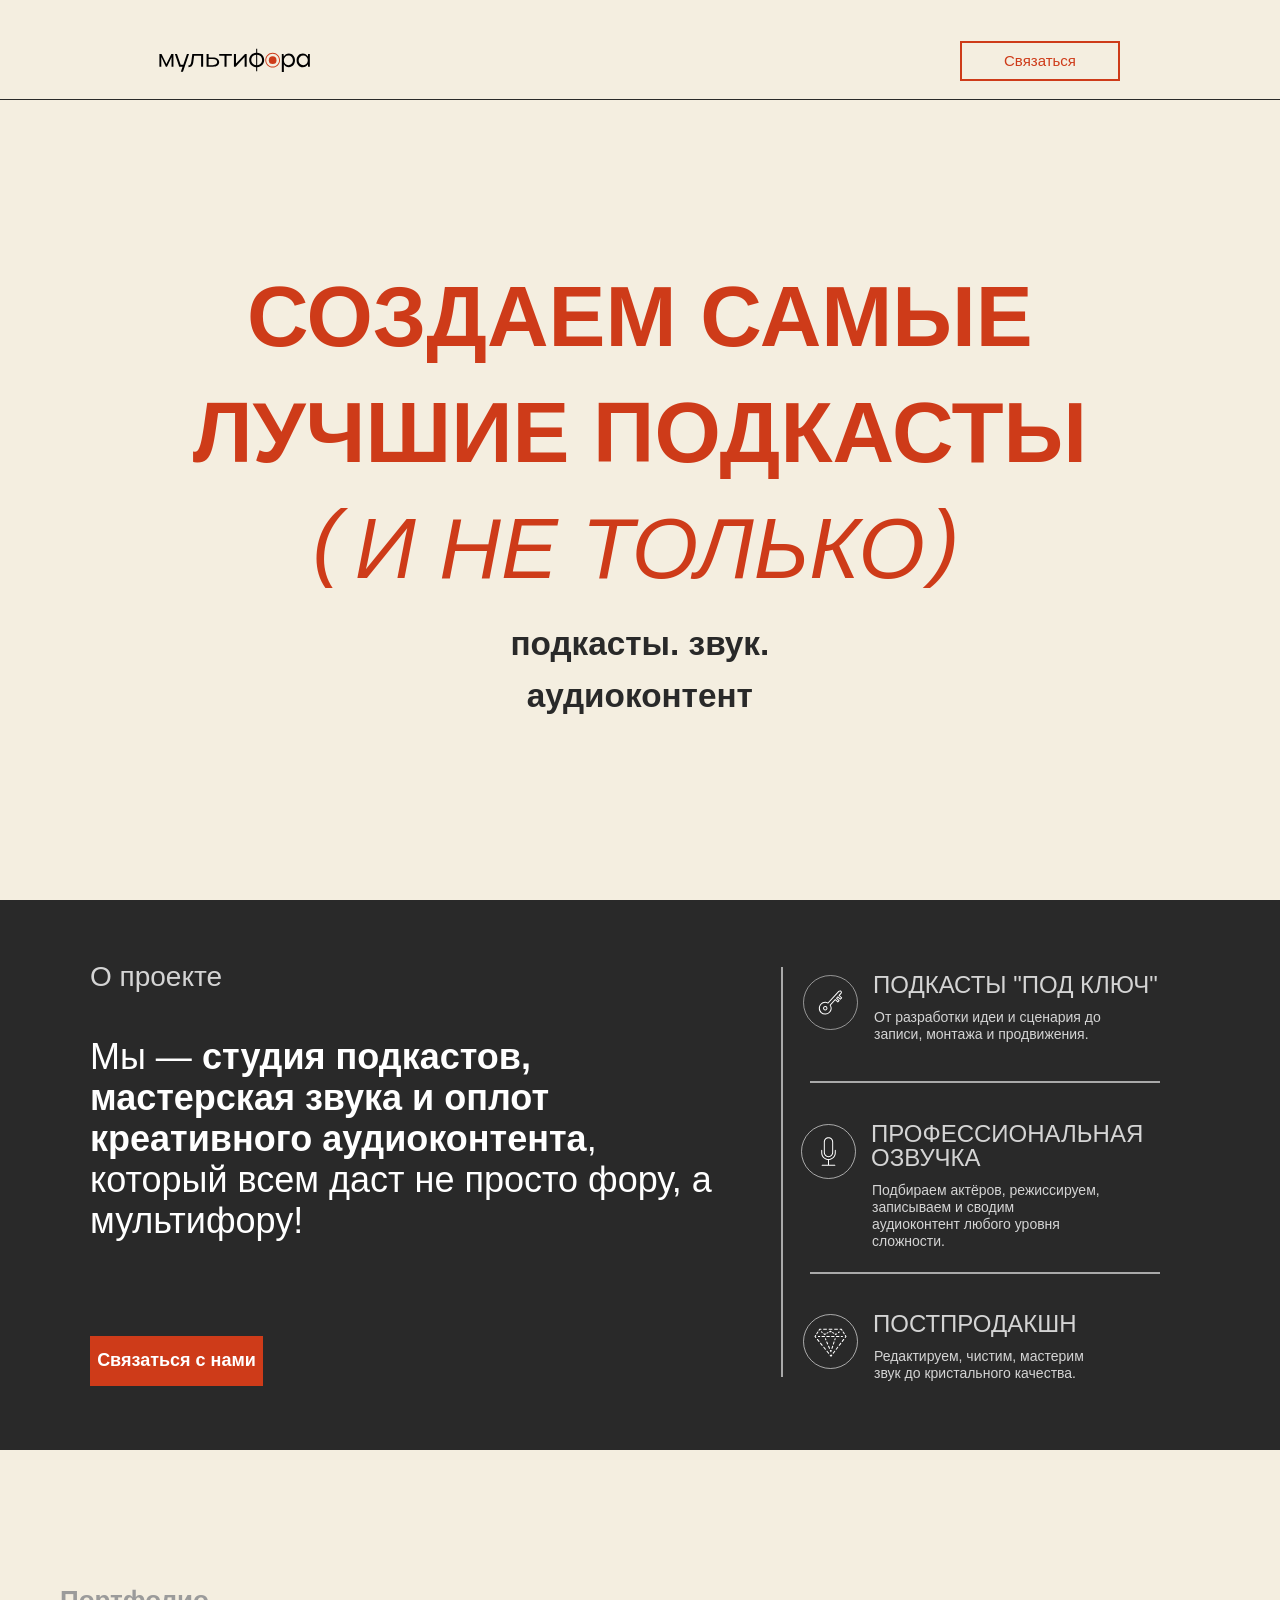
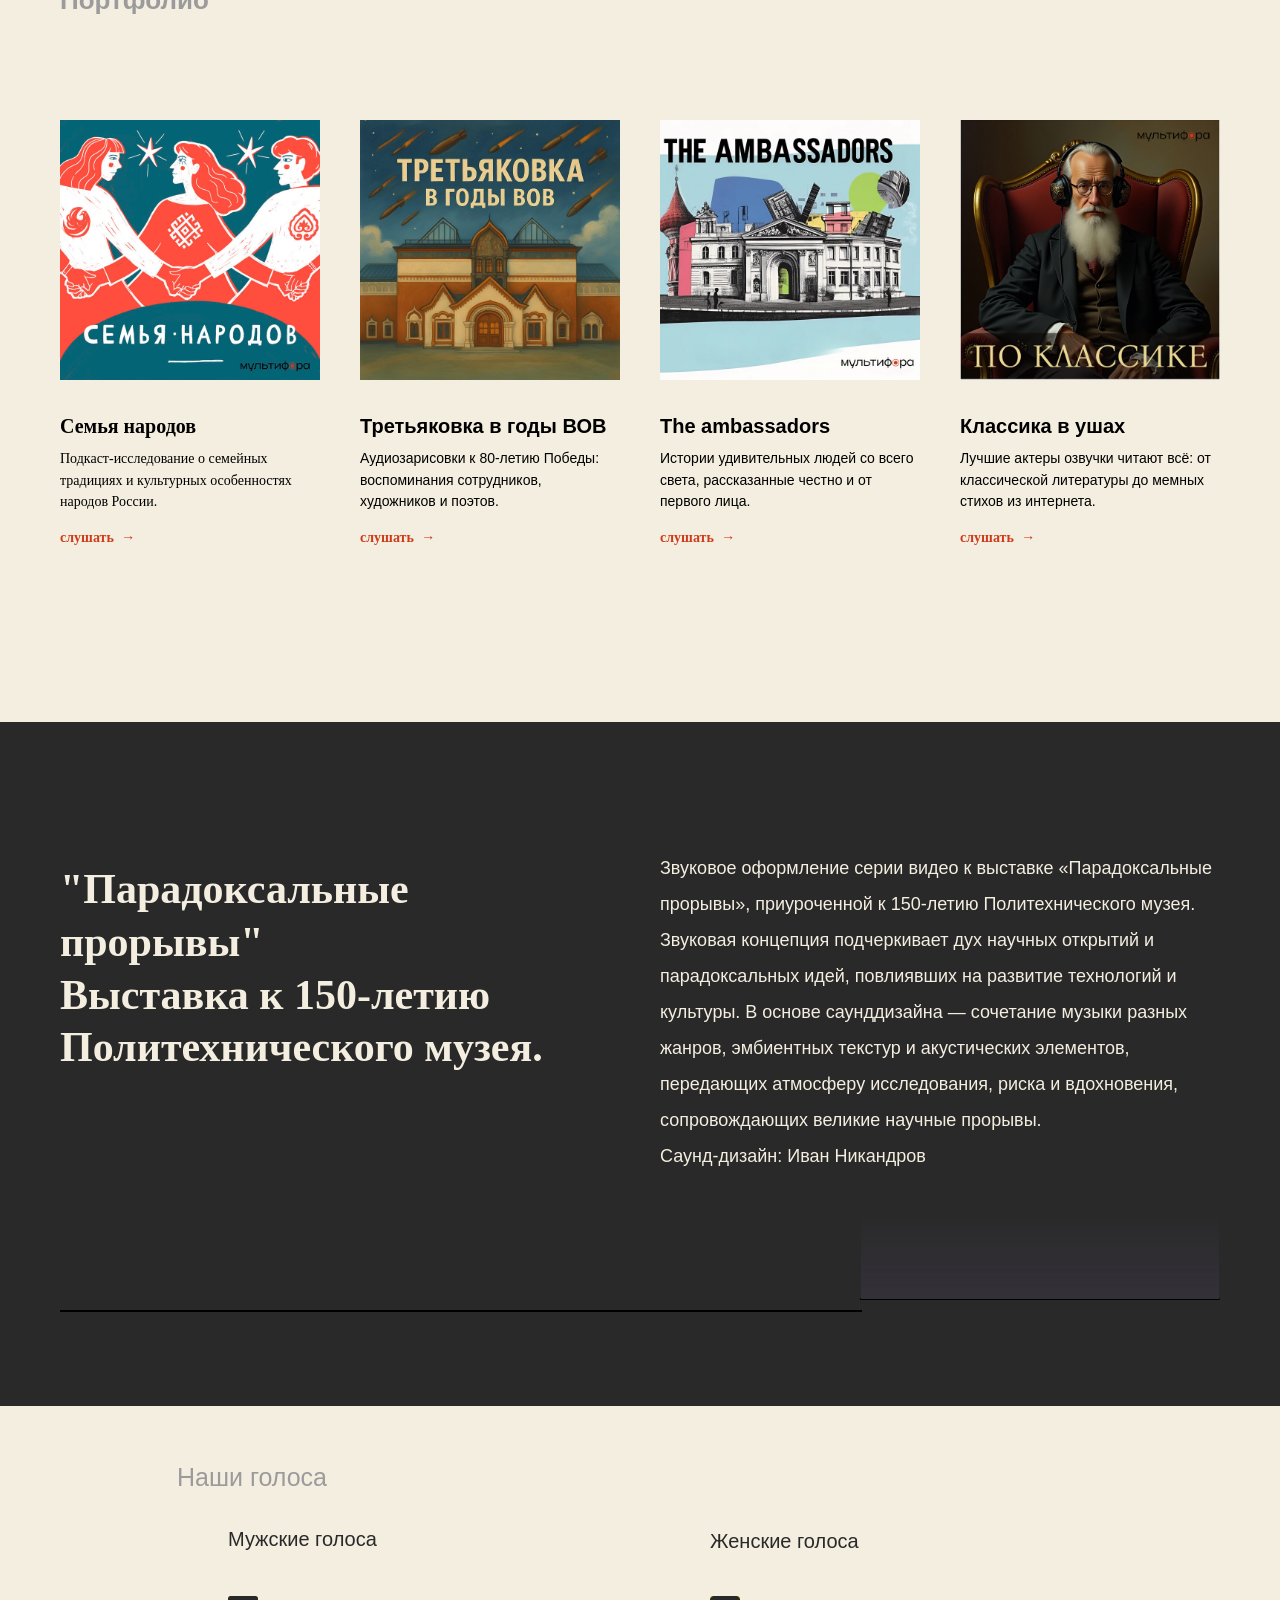
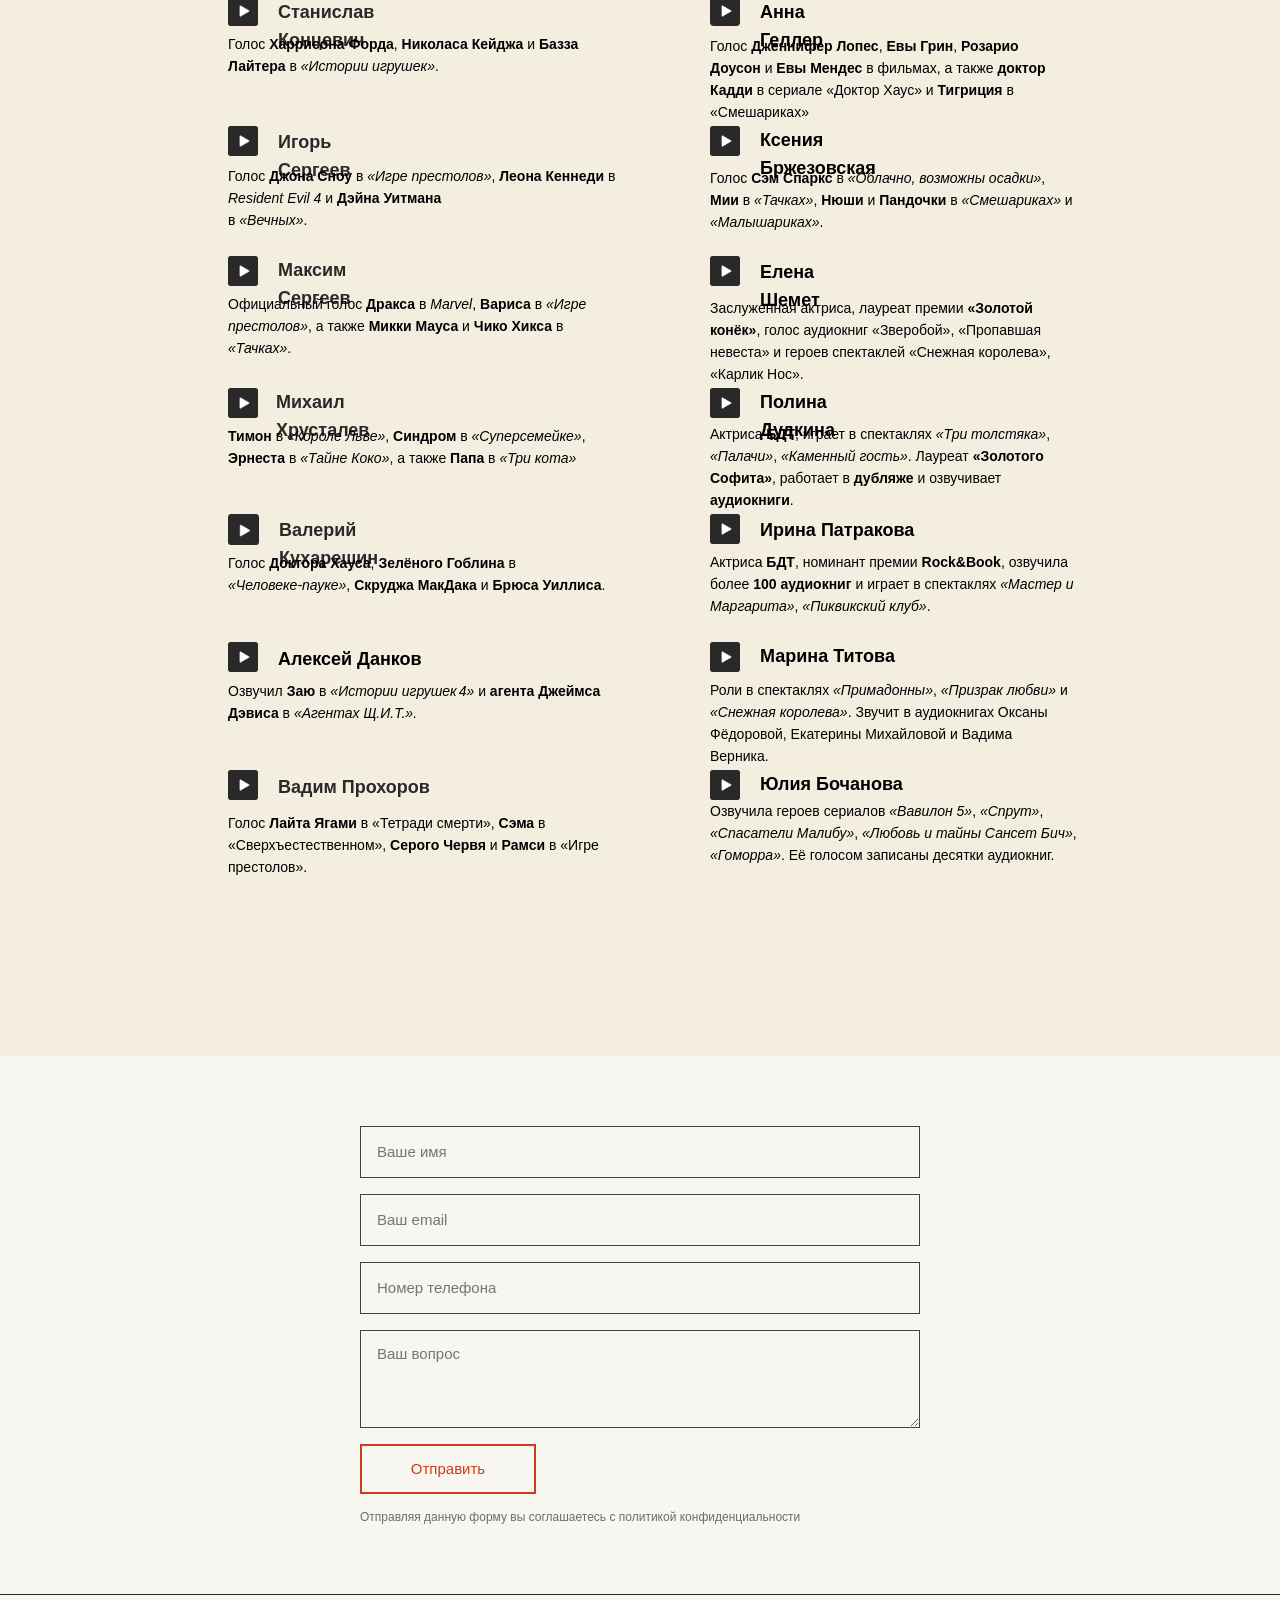
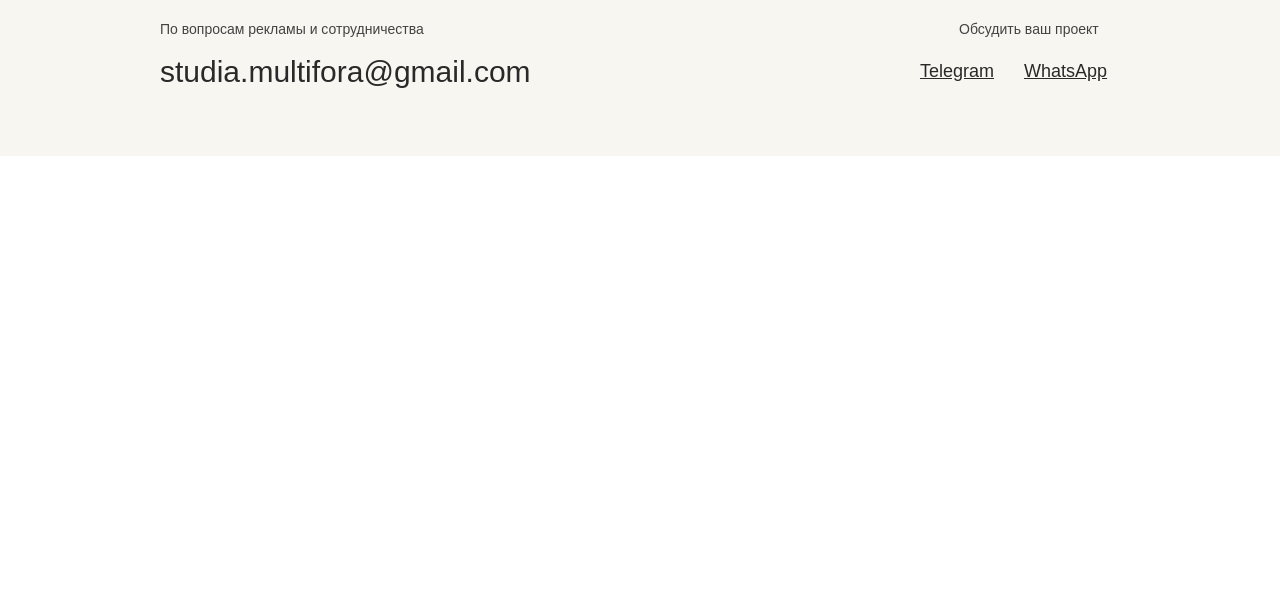
==== index.html @ 0e5cfa8d "Add files via upload" ====
<!DOCTYPE html> <html> <head><style id="mf-fonts">
@font-face{font-family:'RobotoFlex';src:url('fonts/RobotoFlex_cyrillic_wdth_wght.woff2') format('woff2');font-weight:100 1000;font-stretch:25% 151%;font-display:swap;unicode-range:U+0400-04FF,U+0500-052F,U+2DE0-2DFF,U+A640-A69F,U+FE2E-FE2F;}
@font-face{font-family:'RobotoFlex';src:url('fonts/RobotoFlex_latin_wdth_wght.woff2') format('woff2');font-weight:100 1000;font-stretch:25% 151%;font-display:swap;unicode-range:U+0000-00FF,U+0131,U+0152-0153,U+02BB-02BC,U+02C6,U+02DA,U+02DC,U+2000-206F,U+2074,U+20AC,U+2122,U+2191,U+2193,U+2212,U+2215,U+FEFF,U+FFFD;}
:root{--t-text-font:'RobotoFlex','TildaSans',Arial,sans-serif;}
</style> <meta charset="utf-8" /> <meta http-equiv="Content-Type" content="text/html; charset=utf-8" /> <meta name="viewport" content="width=device-width, initial-scale=1.0" /> <!--metatextblock--> <title>Мультифора — студия подкастов и аудиоконтента</title> <meta name="description" content="Создаем подкасты под ключ. Озвучиваем аудиоконтент." /> <meta property="og:url" content="https://multifora.su" /> <meta property="og:title" content="Мультифора — студия подкастов и аудиоконтента" /> <meta property="og:description" content="Создаем подкасты под ключ. Озвучиваем аудиоконтент." /> <meta property="og:type" content="website" /> <meta property="og:image" content="images/tild3565-6563-4935-b234-616533626661__logo_.png" /> <link rel="canonical" href="https://multifora.su"> <!--/metatextblock--> <meta name="format-detection" content="telephone=no" /> <meta http-equiv="x-dns-prefetch-control" content="on"> <link rel="dns-prefetch" href="https://ws.tildacdn.com">  <!--favicons--> <link rel="icon" type="image/png" sizes="32x32" href="images/tild3237-3236-4661-b638-306561663635__favicon.png" media="(prefers-color-scheme: light)"/> <link rel="icon" type="image/png" sizes="32x32" href="images/tild3930-6461-4166-b235-646264323233__favicon.png" media="(prefers-color-scheme: dark)"/> <link rel="icon" type="image/svg+xml" sizes="any" href="images/tild3338-6339-4233-a137-383361363163__favicon.svg"> <link rel="apple-touch-icon" type="image/png" href="images/tild6261-6333-4339-b964-383066323536__favicon.png"> <link rel="icon" type="image/png" sizes="192x192" href="images/tild6261-6333-4339-b964-383066323536__favicon.png"> <!--/favicons--> <!-- Assets --> <script src="https://neo.tildacdn.com/js/tilda-fallback-1.0.min.js" async charset="utf-8"></script> <link rel="stylesheet" href="css/tilda-grid-3.0.min.css" type="text/css" media="all" onerror="this.loaderr='y';"/> <link rel="stylesheet" href="css/tilda-blocks-page53721027.min.css?t=1785213112" type="text/css" media="all" onerror="this.loaderr='y';" /> <link rel="stylesheet" href="css/tilda-animation-2.0.min.css" type="text/css" media="all" onerror="this.loaderr='y';" /> <link rel="stylesheet" href="css/tilda-popup-1.1.min.css" type="text/css" media="print" onload="this.media='all';" onerror="this.loaderr='y';" /> <noscript><link rel="stylesheet" href="css/tilda-popup-1.1.min.css" type="text/css" media="all" /></noscript> <link rel="stylesheet" href="css/tilda-forms-1.0.min.css" type="text/css" media="all" onerror="this.loaderr='y';" /> <link rel="stylesheet" href="css/tilda-cards-1.0.min.css" type="text/css" media="all" onerror="this.loaderr='y';" /> <link rel="stylesheet" href="css/fonts-tildasans.css" type="text/css" media="all" onerror="this.loaderr='y';" /> <script nomodule src="js/tilda-polyfill-1.0.min.js" charset="utf-8"></script> <script type="text/javascript">function t_onReady(func) {if(document.readyState!='loading') {func();} else {document.addEventListener('DOMContentLoaded',func);}}
function t_onFuncLoad(funcName,okFunc,time) {if(typeof window[funcName]==='function') {okFunc();} else {setTimeout(function() {t_onFuncLoad(funcName,okFunc,time);},(time||100));}}function t396_initialScale(t){var e=document.getElementById("rec"+t);if(e){var i=e.querySelector(".t396__artboard");if(i){window.tn_scale_initial_window_width||(window.tn_scale_initial_window_width=document.documentElement.clientWidth);var a=window.tn_scale_initial_window_width,r=[],n,l=i.getAttribute("data-artboard-screens");if(l){l=l.split(",");for(var o=0;o<l.length;o++)r[o]=parseInt(l[o],10)}else r=[320,480,640,960,1200];for(var o=0;o<r.length;o++){var d=r[o];a>=d&&(n=d)}var _="edit"===window.allrecords.getAttribute("data-tilda-mode"),c="center"===t396_getFieldValue(i,"valign",n,r),s="grid"===t396_getFieldValue(i,"upscale",n,r),w=t396_getFieldValue(i,"height_vh",n,r),g=t396_getFieldValue(i,"height",n,r),u=!!window.opr&&!!window.opr.addons||!!window.opera||-1!==navigator.userAgent.indexOf(" OPR/");if(!_&&c&&!s&&!w&&g&&!u){var h=parseFloat((a/n).toFixed(3)),f=[i,i.querySelector(".t396__carrier"),i.querySelector(".t396__filter")],v=Math.floor(parseInt(g,10)*h)+"px",p;i.style.setProperty("--initial-scale-height",v);for(var o=0;o<f.length;o++)f[o].style.setProperty("height","var(--initial-scale-height)");t396_scaleInitial__getElementsToScale(i).forEach((function(t){t.style.zoom=h}))}}}}function t396_scaleInitial__getElementsToScale(t){return t?Array.prototype.slice.call(t.children).filter((function(t){return t&&(t.classList.contains("t396__elem")||t.classList.contains("t396__group"))})):[]}function t396_getFieldValue(t,e,i,a){var r,n=a[a.length-1];if(!(r=i===n?t.getAttribute("data-artboard-"+e):t.getAttribute("data-artboard-"+e+"-res-"+i)))for(var l=0;l<a.length;l++){var o=a[l];if(!(o<=i)&&(r=o===n?t.getAttribute("data-artboard-"+e):t.getAttribute("data-artboard-"+e+"-res-"+o)))break}return r}window.TN_SCALE_INITIAL_VER="1.0",window.tn_scale_initial_window_width=null;</script> <script src="js/tilda-scripts-3.0.min.js" charset="utf-8" defer onerror="this.loaderr='y';"></script> <script src="js/tilda-blocks-page53721027.min.js?t=1785213112" charset="utf-8" async onerror="this.loaderr='y';"></script> <script src="js/lazyload-1.3.min.export.js" charset="utf-8" async onerror="this.loaderr='y';"></script> <script src="js/tilda-animation-2.0.min.js" charset="utf-8" async onerror="this.loaderr='y';"></script> <script src="js/tilda-zero-1.1.min.js" charset="utf-8" async onerror="this.loaderr='y';"></script> <script src="js/tilda-popup-1.0.min.js" charset="utf-8" async onerror="this.loaderr='y';"></script> <script src="js/tilda-cards-1.0.min.js" charset="utf-8" async onerror="this.loaderr='y';"></script> <script src="js/tilda-t937-videoplaylist-1.0.min.js" charset="utf-8" async onerror="this.loaderr='y';"></script> <script src="js/tilda-forms-1.0.min.js" charset="utf-8" async onerror="this.loaderr='y';"></script> <script src="js/tilda-zero-forms-1.0.min.js" charset="utf-8" async onerror="this.loaderr='y';"></script> <script src="js/tilda-animation-sbs-1.0.min.js" charset="utf-8" async onerror="this.loaderr='y';"></script> <script src="js/tilda-zero-scale-1.0.min.js" charset="utf-8" async onerror="this.loaderr='y';"></script> <script src="js/tilda-events-1.0.min.js" charset="utf-8" async onerror="this.loaderr='y';"></script> <!-- nominify begin --><script src="https://cdn.postnikovmd.com/tilda@1.4/mods.min.js"></script><!-- nominify end --><script type="text/javascript">window.dataLayer=window.dataLayer||[];</script> <!-- Global Site Tag (gtag.js) - Google Analytics --> <script type="text/javascript" data-tilda-cookie-type="analytics">window.mainTracker='gtag';window.gtagTrackerID='G-4R2ETKHN1M';function gtag(){dataLayer.push(arguments);}
setTimeout(function(){(function(w,d,s,i){var f=d.getElementsByTagName(s)[0],j=d.createElement(s);j.async=true;j.src='https://www.googletagmanager.com/gtag/js?id='+i;f.parentNode.insertBefore(j,f);gtag('js',new Date());gtag('config',i,{'anonymize_ip':true});})(window,document,'script',window.gtagTrackerID);},2000);</script> <script type="text/javascript">(function() {var ttt='cebo';var tt='oog';var re=new RegExp("bot|g" + tt + "le|yandex|baidu|bing|msn|duckduckbot|teoma|slurp|crawler|spider|robot|crawling|fa" + ttt + "ok","i");if((re.test(navigator.userAgent))===false&&typeof(sessionStorage)!='undefined'&&sessionStorage.getItem('visited')!=='y'&&document.visibilityState){var style=document.createElement('style');style.type='text/css';style.innerHTML='@media screen and (min-width: 980px) {.t-records {opacity: 0;}.t-records_animated {-webkit-transition: opacity ease-in-out .2s;-moz-transition: opacity ease-in-out .2s;-o-transition: opacity ease-in-out .2s;transition: opacity ease-in-out .2s;}.t-records.t-records_visible {opacity: 1;}}';document.getElementsByTagName('head')[0].appendChild(style);function t_setvisRecs(){var alr=document.querySelectorAll('.t-records');Array.prototype.forEach.call(alr,function(el) {el.classList.add("t-records_animated");});setTimeout(function() {Array.prototype.forEach.call(alr,function(el) {el.classList.add("t-records_visible");});sessionStorage.setItem("visited","y");},400);}
document.addEventListener('DOMContentLoaded',t_setvisRecs);}})();</script></head> <body class="t-body" style="margin:0;"> <!--allrecords--> <div id="allrecords" data-tilda-export="yes" class="t-records" data-hook="blocks-collection-content-node" data-tilda-project-id="12752687" data-tilda-page-id="53721027" data-tilda-formskey="41717a95af543ea21d220ad312752687" data-tilda-cookie="no" data-tilda-lazy="yes" data-tilda-root-zone="one" data-tilda-project-headcode="yes" data-tilda-project-country="TH"> <div id="rec788311278" class="r t-rec" style=" " data-animationappear="off" data-record-type="396"> <!-- T396 --> <style>#rec788311278 .t396__artboard {position:fixed;width:100%;left:0;top:0;z-index:990;}#rec788311278 .t396__artboard {height:100px;background-color:#f4eee0;}#rec788311278 .t396__filter {height:100px;}#rec788311278 .t396__carrier{height:100px;background-position:center center;background-attachment:scroll;background-size:cover;background-repeat:no-repeat;}@media screen and (max-width:1399px) {#rec788311278 .t396__artboard,#rec788311278 .t396__filter,#rec788311278 .t396__carrier {}#rec788311278 .t396__filter {}#rec788311278 .t396__carrier {background-attachment:scroll;}}@media screen and (max-width:959px) {#rec788311278 .t396__artboard,#rec788311278 .t396__filter,#rec788311278 .t396__carrier {}#rec788311278 .t396__filter {}#rec788311278 .t396__carrier {background-attachment:scroll;}}@media screen and (max-width:639px) {#rec788311278 .t396__artboard,#rec788311278 .t396__filter,#rec788311278 .t396__carrier {}#rec788311278 .t396__filter {}#rec788311278 .t396__carrier {background-attachment:scroll;}}@media screen and (max-width:479px) {#rec788311278 .t396__artboard,#rec788311278 .t396__filter,#rec788311278 .t396__carrier {height:60px;}#rec788311278 .t396__filter {}#rec788311278 .t396__carrier {background-attachment:scroll;}}#rec788311278 .tn-elem[data-elem-id="1726464495826"]{color:#ce3b19;text-align:center;z-index:3;top:37px;;left:calc(50% - 700px + 1240px);;width:160px;height:40px;}#rec788311278 .tn-elem[data-elem-id="1726464495826"] .tn-atom{color:#ce3b19;font-size:15px;font-family:var(--t-text-font,Arial);line-height:1.55;font-weight:500;border-radius:0px 0px 0px 0px;background-position:center center;--t396-borderwidth:2px;--t396-bordercolor:#ce3b19;--t396-speedhover:0s;transition:background-color var(--t396-speedhover,0s) ease-in-out,color var(--t396-speedhover,0s) ease-in-out,border-color var(--t396-speedhover,0s) ease-in-out,box-shadow var(--t396-shadowshoverspeed,0.2s) ease-in-out;--t396-bgcolor-hover-color:#ce3b19;--t396-bgcolor-hover-image:none;--t396-bordercolor-hover:#ce3b19;-webkit-box-pack:center;-ms-flex-pack:center;justify-content:center;padding:0;border-width:var(--t396-borderwidth,0);border-style:var(--t396-borderstyle,solid);border-color:var(--t396-bordercolor,transparent);}#rec788311278 .tn-elem[data-elem-id="1726464495826"] .tn-atom::after{display:none;}#rec788311278 .tn-elem[data-elem-id="1726464495826"] .tn-atom .tn-atom__button-content{column-gap:10px;padding:0px 0px 0px 0px;}#rec788311278 .tn-elem[data-elem-id="1726464495826"] .tn-atom .tn-atom__button-text{transition:color var(--t396-speedhover,0s) ease-in-out;color:#ce3b19;}#rec788311278 .tn-elem[data-elem-id="1726464495826"] .tn-atom .tn-atom__button-border::before{display:none;}#rec788311278 .tn-elem[data-elem-id="1726464495826"] .tn-atom .tn-atom__button-border::after{display:none;}@media (hover),(min-width:0\0){#rec788311278 .tn-elem[data-elem-id="1726464495826"] .tn-atom:hover::after{opacity:0;}#rec788311278 .tn-elem[data-elem-id="1726464495826"] .tn-atom:hover{animation-name:none;background-color:var(--t396-bgcolor-hover-color,var(--t396-bgcolor-color,transparent));}}@media (hover),(min-width:0\0){#rec788311278 .tn-elem[data-elem-id="1726464495826"] .tn-atom:hover{border-style:var(--t396-borderstyle,solid);border-color:var(--t396-bordercolor-hover,var(--t396-bordercolor,transparent));}}@media (hover),(min-width:0\0){#rec788311278 .tn-elem[data-elem-id="1726464495826"] .tn-atom:hover{color:#f4eee0;}#rec788311278 .tn-elem[data-elem-id="1726464495826"] .tn-atom:hover .tn-atom__button-text{color:#f4eee0;}}@media screen and (max-width:1399px){#rec788311278 .tn-elem[data-elem-id="1726464495826"]{display:block;top:41px;;left:calc(50% - 480px + 800px);;width:px;}#rec788311278 .tn-elem[data-elem-id="1726464495826"] .tn-atom{white-space:normal;background-size:cover;padding:0;border-width:var(--t396-borderwidth,0);border-style:var(--t396-borderstyle,solid);border-color:var(--t396-bordercolor,transparent);}#rec788311278 .tn-elem[data-elem-id="1726464495826"] .tn-atom::after{display:none;}#rec788311278 .tn-elem[data-elem-id="1726464495826"] .tn-atom .tn-atom__button-text{overflow:visible;}#rec788311278 .tn-elem[data-elem-id="1726464495826"] .tn-atom .tn-atom__button-border::before{display:none;}#rec788311278 .tn-elem[data-elem-id="1726464495826"] .tn-atom .tn-atom__button-border::after{display:none;}@media (hover),(min-width:0\0){#rec788311278 .tn-elem[data-elem-id="1726464495826"] .tn-atom:hover::after{opacity:0;}#rec788311278 .tn-elem[data-elem-id="1726464495826"] .tn-atom:hover{animation-name:none;background-color:var(--t396-bgcolor-hover-color,var(--t396-bgcolor-color,transparent));}}@media (hover),(min-width:0\0){#rec788311278 .tn-elem[data-elem-id="1726464495826"] .tn-atom:hover{border-style:var(--t396-borderstyle,solid);border-color:var(--t396-bordercolor-hover,var(--t396-bordercolor,transparent));}}}@media screen and (max-width:959px){#rec788311278 .tn-elem[data-elem-id="1726464495826"]{display:block;top:38px;;left:calc(50% - 320px + 480px);;width:px;}#rec788311278 .tn-elem[data-elem-id="1726464495826"] .tn-atom{white-space:normal;background-size:cover;padding:0;border-width:var(--t396-borderwidth,0);border-style:var(--t396-borderstyle,solid);border-color:var(--t396-bordercolor,transparent);}#rec788311278 .tn-elem[data-elem-id="1726464495826"] .tn-atom::after{display:none;}#rec788311278 .tn-elem[data-elem-id="1726464495826"] .tn-atom .tn-atom__button-text{overflow:visible;}#rec788311278 .tn-elem[data-elem-id="1726464495826"] .tn-atom .tn-atom__button-border::before{display:none;}#rec788311278 .tn-elem[data-elem-id="1726464495826"] .tn-atom .tn-atom__button-border::after{display:none;}@media (hover),(min-width:0\0){#rec788311278 .tn-elem[data-elem-id="1726464495826"] .tn-atom:hover::after{opacity:0;}#rec788311278 .tn-elem[data-elem-id="1726464495826"] .tn-atom:hover{animation-name:none;background-color:var(--t396-bgcolor-hover-color,var(--t396-bgcolor-color,transparent));}}@media (hover),(min-width:0\0){#rec788311278 .tn-elem[data-elem-id="1726464495826"] .tn-atom:hover{border-style:var(--t396-borderstyle,solid);border-color:var(--t396-bordercolor-hover,var(--t396-bordercolor,transparent));}}}@media screen and (max-width:639px){#rec788311278 .tn-elem[data-elem-id="1726464495826"]{display:block;top:41px;;left:calc(50% - 240px + 312px);;width:px;}#rec788311278 .tn-elem[data-elem-id="1726464495826"] .tn-atom{white-space:normal;background-size:cover;padding:0;border-width:var(--t396-borderwidth,0);border-style:var(--t396-borderstyle,solid);border-color:var(--t396-bordercolor,transparent);}#rec788311278 .tn-elem[data-elem-id="1726464495826"] .tn-atom::after{display:none;}#rec788311278 .tn-elem[data-elem-id="1726464495826"] .tn-atom .tn-atom__button-text{overflow:visible;}#rec788311278 .tn-elem[data-elem-id="1726464495826"] .tn-atom .tn-atom__button-border::before{display:none;}#rec788311278 .tn-elem[data-elem-id="1726464495826"] .tn-atom .tn-atom__button-border::after{display:none;}@media (hover),(min-width:0\0){#rec788311278 .tn-elem[data-elem-id="1726464495826"] .tn-atom:hover::after{opacity:0;}#rec788311278 .tn-elem[data-elem-id="1726464495826"] .tn-atom:hover{animation-name:none;background-color:var(--t396-bgcolor-hover-color,var(--t396-bgcolor-color,transparent));}}@media (hover),(min-width:0\0){#rec788311278 .tn-elem[data-elem-id="1726464495826"] .tn-atom:hover{border-style:var(--t396-borderstyle,solid);border-color:var(--t396-bordercolor-hover,var(--t396-bordercolor,transparent));}}}@media screen and (max-width:479px){#rec788311278 .tn-elem[data-elem-id="1726464495826"]{display:block;top:-178px;;left:calc(50% - 160px + 70px);;width:px;}#rec788311278 .tn-elem[data-elem-id="1726464495826"] .tn-atom{white-space:normal;background-size:cover;padding:0;border-width:var(--t396-borderwidth,0);border-style:var(--t396-borderstyle,solid);border-color:var(--t396-bordercolor,transparent);}#rec788311278 .tn-elem[data-elem-id="1726464495826"] .tn-atom::after{display:none;}#rec788311278 .tn-elem[data-elem-id="1726464495826"] .tn-atom .tn-atom__button-text{overflow:visible;}#rec788311278 .tn-elem[data-elem-id="1726464495826"] .tn-atom .tn-atom__button-border::before{display:none;}#rec788311278 .tn-elem[data-elem-id="1726464495826"] .tn-atom .tn-atom__button-border::after{display:none;}@media (hover),(min-width:0\0){#rec788311278 .tn-elem[data-elem-id="1726464495826"] .tn-atom:hover::after{opacity:0;}#rec788311278 .tn-elem[data-elem-id="1726464495826"] .tn-atom:hover{animation-name:none;background-color:var(--t396-bgcolor-hover-color,var(--t396-bgcolor-color,transparent));}}@media (hover),(min-width:0\0){#rec788311278 .tn-elem[data-elem-id="1726464495826"] .tn-atom:hover{border-style:var(--t396-borderstyle,solid);border-color:var(--t396-bordercolor-hover,var(--t396-bordercolor,transparent));}}}#rec788311278 .tn-elem[data-elem-id="1726715434640"]{z-index:3;top:35px;;left:calc(50% - 700px + -2px);;width:200px;height:auto;}#rec788311278 .tn-elem[data-elem-id="1726715434640"] .tn-atom{border-radius:0px 0px 0px 0px;background-position:center center;border-width:var(--t396-borderwidth,0);border-style:var(--t396-borderstyle,solid);border-color:var(--t396-bordercolor,transparent);transition:background-color var(--t396-speedhover,0s) ease-in-out,color var(--t396-speedhover,0s) ease-in-out,border-color var(--t396-speedhover,0s) ease-in-out,box-shadow var(--t396-shadowshoverspeed,0.2s) ease-in-out;}#rec788311278 .tn-elem[data-elem-id="1726715434640"] .tn-atom__img{border-radius:0px 0px 0px 0px;object-position:center center;}@media screen and (max-width:1399px){#rec788311278 .tn-elem[data-elem-id="1726715434640"]{display:table;top:41px;;left:calc(50% - 480px + -14px);;width:181px;height:auto;}}@media screen and (max-width:959px){#rec788311278 .tn-elem[data-elem-id="1726715434640"]{display:table;top:41px;;left:calc(50% - 320px + -13px);;width:181px;height:auto;}}@media screen and (max-width:639px){#rec788311278 .tn-elem[data-elem-id="1726715434640"]{display:table;top:43px;;left:calc(50% - 240px + -1px);;width:178px;height:auto;}}@media screen and (max-width:479px){#rec788311278 .tn-elem[data-elem-id="1726715434640"]{display:table;top:14px;;left:calc(50% - 160px + 70px);;width:180px;height:auto;}}#rec788311278 .tn-elem[data-elem-id="1738550744086"]{z-index:3;top:99px;;left:calc(50% - 700px + -200px);;width:1800px;height:1px;}#rec788311278 .tn-elem[data-elem-id="1738550744086"] .tn-atom{border-radius:0px 0px 0px 0px;background-color:#292929;background-position:center center;border-width:var(--t396-borderwidth,0);border-style:var(--t396-borderstyle,solid);border-color:var(--t396-bordercolor,transparent);transition:background-color var(--t396-speedhover,0s) ease-in-out,color var(--t396-speedhover,0s) ease-in-out,border-color var(--t396-speedhover,0s) ease-in-out,box-shadow var(--t396-shadowshoverspeed,0.2s) ease-in-out;}@media screen and (max-width:1399px){#rec788311278 .tn-elem[data-elem-id="1738550744086"]{display:table;}}@media screen and (max-width:959px){#rec788311278 .tn-elem[data-elem-id="1738550744086"]{display:table;}}@media screen and (max-width:639px){#rec788311278 .tn-elem[data-elem-id="1738550744086"]{display:table;}}@media screen and (max-width:479px){#rec788311278 .tn-elem[data-elem-id="1738550744086"]{display:table;top:59px;;left:calc(50% - 160px + -640px);;}}</style> <div class='t396'> <div class="t396__artboard" data-artboard-recid="788311278" data-artboard-screens="320,480,640,960,1400" data-artboard-height="100" data-artboard-valign="center" data-artboard-upscale="grid" data-artboard-pos="fixed" data-artboard-height-res-320="60"> <div class="t396__carrier" data-artboard-recid="788311278"></div> <div class="t396__filter" data-artboard-recid="788311278"></div> <div class='t396__elem tn-elem tn-elem__7883112781726464495826' data-elem-id='1726464495826' data-elem-type='button' data-field-top-value="37" data-field-left-value="1240" data-field-height-value="40" data-field-width-value="160" data-field-axisy-value="top" data-field-axisx-value="left" data-field-container-value="grid" data-field-topunits-value="px" data-field-leftunits-value="px" data-field-heightunits-value="px" data-field-widthunits-value="px" data-field-textfit-value="fixedsize" data-field-widthmode-value="fixed" data-field-heightmode-value="fixed" data-field-fontsize-value="15" data-field-top-res-320-value="-178" data-field-left-res-320-value="70" data-field-top-res-480-value="41" data-field-left-res-480-value="312" data-field-top-res-640-value="38" data-field-left-res-640-value="480" data-field-top-res-960-value="41" data-field-left-res-960-value="800"> <a class='tn-atom' href="https://multifora.su/#contacts"> <div class='tn-atom__button-content'> <span class="tn-atom__button-text">Связаться</span> </div> <span class="tn-atom__button-border"></span> </a> </div> <div class='t396__elem tn-elem tn-elem__7883112781726715434640' data-elem-id='1726715434640' data-elem-type='image' data-field-top-value="35" data-field-left-value="-2" data-field-height-value="43" data-field-width-value="200" data-field-axisy-value="top" data-field-axisx-value="left" data-field-container-value="grid" data-field-topunits-value="px" data-field-leftunits-value="px" data-field-heightunits-value="px" data-field-widthunits-value="px" data-field-imagefit-value="auto" data-field-filewidth-value="1500" data-field-fileheight-value="323" data-field-widthmode-value="fixed" data-field-heightmode-value="hug" data-field-top-res-320-value="14" data-field-left-res-320-value="70" data-field-height-res-320-value="39" data-field-width-res-320-value="180" data-field-top-res-480-value="43" data-field-left-res-480-value="-1" data-field-height-res-480-value="38" data-field-width-res-480-value="178" data-field-top-res-640-value="41" data-field-left-res-640-value="-13" data-field-height-res-640-value="39" data-field-width-res-640-value="181" data-field-top-res-960-value="41" data-field-left-res-960-value="-14" data-field-height-res-960-value="39" data-field-width-res-960-value="181"> <div class='tn-atom'> <img class='tn-atom__img t-img' data-original='images/tild6238-3239-4139-b064-303233643938___.svg'
src='images/tild6238-3239-4139-b064-303233643938___.svg'
alt='' imgfield='tn_img_1726715434640'
/> </div> </div> <div class='t396__elem tn-elem tn-elem__7883112781738550744086' data-elem-id='1738550744086' data-elem-type='shape' data-field-top-value="99" data-field-left-value="-200" data-field-height-value="1" data-field-width-value="1800" data-field-axisy-value="top" data-field-axisx-value="left" data-field-container-value="grid" data-field-topunits-value="px" data-field-leftunits-value="px" data-field-heightunits-value="px" data-field-widthunits-value="px" data-field-widthmode-value="fixed" data-field-heightmode-value="fixed" data-field-top-res-320-value="59" data-field-left-res-320-value="-640"> <div class='tn-atom'> </div> </div> </div> </div> <script>t_onReady(function() {t_onFuncLoad('t396_init',function() {t396_init('788311278');});});</script> <!-- /T396 --> </div> <div id="rec870776466" class="r t-rec t-rec_pt_0 t-rec_pb_0" style="padding-top:0px;padding-bottom:0px; " data-animationappear="off" data-record-type="396"> <!-- T396 --> <style>#rec870776466 .t396__artboard {min-height:710px;height:100vh;background-color:#f4eee0;}#rec870776466 .t396__filter {min-height:710px;height:100vh;}#rec870776466 .t396__carrier{min-height:710px;height:100vh;background-position:center center;background-attachment:scroll;background-size:cover;background-repeat:no-repeat;}@media screen and (max-width:1599px) {#rec870776466 .t396__artboard,#rec870776466 .t396__filter,#rec870776466 .t396__carrier {min-height:550px;}#rec870776466 .t396__filter {}#rec870776466 .t396__carrier {background-attachment:scroll;}}@media screen and (max-width:959px) {#rec870776466 .t396__artboard,#rec870776466 .t396__filter,#rec870776466 .t396__carrier {min-height:460px;}#rec870776466 .t396__filter {}#rec870776466 .t396__carrier {background-attachment:scroll;}}@media screen and (max-width:639px) {#rec870776466 .t396__artboard,#rec870776466 .t396__filter,#rec870776466 .t396__carrier {min-height:310px;}#rec870776466 .t396__filter {}#rec870776466 .t396__carrier {background-attachment:scroll;}}@media screen and (max-width:479px) {#rec870776466 .t396__artboard,#rec870776466 .t396__filter,#rec870776466 .t396__carrier {min-height:230px;height:100vh;}#rec870776466 .t396__filter {}#rec870776466 .t396__carrier {background-attachment:scroll;}}#rec870776466 .tn-elem[data-elem-id="1740462390039"]{color:#ce3b19;text-align:center;z-index:3;top:calc(50vh - 355px + 451px);;left:calc(50% - 369px + 0px);;width:738px;height:auto;}#rec870776466 .tn-elem[data-elem-id="1740462390039"] .tn-atom{vertical-align:middle;color:#ce3b19;font-size:110px;font-family:'TildaSans',Arial,sans-serif;line-height:1.1;font-weight:100;text-transform:uppercase;background-position:center center;border-width:var(--t396-borderwidth,0);border-style:var(--t396-borderstyle,solid);border-color:var(--t396-bordercolor,transparent);transition:background-color var(--t396-speedhover,0s) ease-in-out,color var(--t396-speedhover,0s) ease-in-out,border-color var(--t396-speedhover,0s) ease-in-out,box-shadow var(--t396-shadowshoverspeed,0.2s) ease-in-out;text-shadow:var(--t396-shadow-text-x,0px) var(--t396-shadow-text-y,0px) var(--t396-shadow-text-blur,0px) rgba(var(--t396-shadow-text-color),var(--t396-shadow-text-opacity,100%));}@media screen and (max-width:1599px){#rec870776466 .tn-elem[data-elem-id="1740462390039"]{display:table;top:314px;;left:calc(50% - 369px + 0px);;width:538px;height:auto;}#rec870776466 .tn-elem[data-elem-id="1740462390039"] .tn-atom{vertical-align:middle;white-space:normal;font-size:64px;background-size:cover;}}@media screen and (max-width:959px){#rec870776466 .tn-elem[data-elem-id="1740462390039"]{display:table;top:237px;;left:calc(50% - 369px + 0px);;width:372px;height:auto;}#rec870776466 .tn-elem[data-elem-id="1740462390039"] .tn-atom{white-space:normal;font-size:55px;background-size:cover;}}@media screen and (max-width:639px){#rec870776466 .tn-elem[data-elem-id="1740462390039"]{display:table;top:166px;;left:calc(50% - 369px + 1px);;width:269px;height:auto;}#rec870776466 .tn-elem[data-elem-id="1740462390039"] .tn-atom{white-space:normal;font-size:39px;background-size:cover;}}@media screen and (max-width:479px){#rec870776466 .tn-elem[data-elem-id="1740462390039"]{display:table;top:116px;;left:calc(50% - 369px + -1px);;width:182px;height:auto;text-align:left;}#rec870776466 .tn-elem[data-elem-id="1740462390039"] .tn-atom{vertical-align:middle;white-space:normal;font-size:27px;background-size:cover;}}#rec870776466 .tn-elem[data-elem-id="1740462843872"]{color:#ce3b19;text-align:center;z-index:3;top:calc(50vh - 355px + 450px);;left:calc(50% - 35px + 380px);;width:70px;height:auto;}#rec870776466 .tn-elem[data-elem-id="1740462843872"] .tn-atom{vertical-align:middle;color:#ce3b19;font-size:100px;font-family:'TildaSans',Arial,sans-serif;line-height:1.1;font-weight:100;text-transform:uppercase;background-position:center center;border-width:var(--t396-borderwidth,0);border-style:var(--t396-borderstyle,solid);border-color:var(--t396-bordercolor,transparent);transition:background-color var(--t396-speedhover,0s) ease-in-out,color var(--t396-speedhover,0s) ease-in-out,border-color var(--t396-speedhover,0s) ease-in-out,box-shadow var(--t396-shadowshoverspeed,0.2s) ease-in-out;text-shadow:var(--t396-shadow-text-x,0px) var(--t396-shadow-text-y,0px) var(--t396-shadow-text-blur,0px) rgba(var(--t396-shadow-text-color),var(--t396-shadow-text-opacity,100%));}@media screen and (max-width:1599px){#rec870776466 .tn-elem[data-elem-id="1740462843872"]{display:table;top:308px;;left:calc(50% - 35px + 229px);;width:56px;height:auto;}#rec870776466 .tn-elem[data-elem-id="1740462843872"] .tn-atom{vertical-align:middle;white-space:normal;font-size:64px;background-size:cover;}}@media screen and (max-width:959px){#rec870776466 .tn-elem[data-elem-id="1740462843872"]{display:table;top:233px;;left:calc(50% - 35px + 190px);;width:56px;height:auto;}#rec870776466 .tn-elem[data-elem-id="1740462843872"] .tn-atom{white-space:normal;font-size:55px;background-size:cover;}}@media screen and (max-width:639px){#rec870776466 .tn-elem[data-elem-id="1740462843872"]{display:table;top:163px;;left:calc(50% - 35px + 140px);;width:29px;height:auto;}#rec870776466 .tn-elem[data-elem-id="1740462843872"] .tn-atom{white-space:normal;font-size:39px;background-size:cover;}}@media screen and (max-width:479px){#rec870776466 .tn-elem[data-elem-id="1740462843872"]{display:table;top:116px;;left:calc(50% - 35px + 99px);;width:16px;height:auto;text-align:left;}#rec870776466 .tn-elem[data-elem-id="1740462843872"] .tn-atom{vertical-align:middle;white-space:normal;font-size:27px;background-size:cover;}}#rec870776466 .tn-elem[data-elem-id="1740457002953"]{color:#292929;text-align:center;z-index:3;top:calc(50vh - 355px + 589px);;left:calc(50% - 173px + 0px);;width:346px;height:auto;}#rec870776466 .tn-elem[data-elem-id="1740457002953"] .tn-atom{vertical-align:middle;color:#292929;font-size:25px;font-family:'TildaSans',Arial,sans-serif;line-height:1.55;font-weight:600;text-transform:lowercase;background-position:center center;border-width:var(--t396-borderwidth,0);border-style:var(--t396-borderstyle,solid);border-color:var(--t396-bordercolor,transparent);transition:background-color var(--t396-speedhover,0s) ease-in-out,color var(--t396-speedhover,0s) ease-in-out,border-color var(--t396-speedhover,0s) ease-in-out,box-shadow var(--t396-shadowshoverspeed,0.2s) ease-in-out;text-shadow:var(--t396-shadow-text-x,0px) var(--t396-shadow-text-y,0px) var(--t396-shadow-text-blur,0px) rgba(var(--t396-shadow-text-color),var(--t396-shadow-text-opacity,100%));}@media screen and (max-width:1599px){#rec870776466 .tn-elem[data-elem-id="1740457002953"]{display:table;top:401px;;left:calc(50% - 173px + 0px);;width:346px;height:auto;}#rec870776466 .tn-elem[data-elem-id="1740457002953"] .tn-atom{vertical-align:middle;white-space:normal;background-size:cover;}}@media screen and (max-width:959px){#rec870776466 .tn-elem[data-elem-id="1740457002953"]{display:table;top:307px;;left:calc(50% - 173px + 0px);;width:px;height:auto;}#rec870776466 .tn-elem[data-elem-id="1740457002953"] .tn-atom{white-space:normal;background-size:cover;}}@media screen and (max-width:639px){#rec870776466 .tn-elem[data-elem-id="1740457002953"]{display:table;top:220px;;left:calc(50% - 173px + 0px);;width:px;height:auto;}#rec870776466 .tn-elem[data-elem-id="1740457002953"] .tn-atom{white-space:normal;background-size:cover;}}@media screen and (max-width:479px){#rec870776466 .tn-elem[data-elem-id="1740457002953"]{display:table;top:160px;;left:calc(50% - 173px + -1px);;width:246px;height:auto;}#rec870776466 .tn-elem[data-elem-id="1740457002953"] .tn-atom{white-space:normal;font-size:18px;background-size:cover;}}#rec870776466 .tn-elem[data-elem-id="1740462819706"]{color:#ce3b19;text-align:center;z-index:3;top:calc(50vh - 355px + 318px);;left:calc(50% - 564px + 0px);;width:1128px;height:auto;}#rec870776466 .tn-elem[data-elem-id="1740462819706"] .tn-atom{vertical-align:middle;color:#ce3b19;font-size:110px;font-family:'TildaSans',Arial,sans-serif;line-height:1.1;font-weight:900;text-transform:uppercase;background-position:center center;border-width:var(--t396-borderwidth,0);border-style:var(--t396-borderstyle,solid);border-color:var(--t396-bordercolor,transparent);transition:background-color var(--t396-speedhover,0s) ease-in-out,color var(--t396-speedhover,0s) ease-in-out,border-color var(--t396-speedhover,0s) ease-in-out,box-shadow var(--t396-shadowshoverspeed,0.2s) ease-in-out;text-shadow:var(--t396-shadow-text-x,0px) var(--t396-shadow-text-y,0px) var(--t396-shadow-text-blur,0px) rgba(var(--t396-shadow-text-color),var(--t396-shadow-text-opacity,100%));}@media screen and (max-width:1599px){#rec870776466 .tn-elem[data-elem-id="1740462819706"]{display:table;top:227px;;left:calc(50% - 564px + 0px);;width:828px;height:auto;}#rec870776466 .tn-elem[data-elem-id="1740462819706"] .tn-atom{vertical-align:middle;white-space:normal;font-size:64px;background-size:cover;}}@media screen and (max-width:959px){#rec870776466 .tn-elem[data-elem-id="1740462819706"]{display:table;top:169px;;left:calc(50% - 564px + 1px);;width:675px;height:auto;}#rec870776466 .tn-elem[data-elem-id="1740462819706"] .tn-atom{white-space:normal;font-size:55px;background-size:cover;}}@media screen and (max-width:639px){#rec870776466 .tn-elem[data-elem-id="1740462819706"]{display:table;top:118px;;left:calc(50% - 564px + 0px);;width:480px;height:auto;}#rec870776466 .tn-elem[data-elem-id="1740462819706"] .tn-atom{white-space:normal;font-size:39px;background-size:cover;}}@media screen and (max-width:479px){#rec870776466 .tn-elem[data-elem-id="1740462819706"]{display:table;top:84px;;left:calc(50% - 564px + 0px);;width:279px;height:auto;text-align:left;}#rec870776466 .tn-elem[data-elem-id="1740462819706"] .tn-atom{vertical-align:middle;white-space:normal;font-size:27px;line-height:1.1;letter-spacing:0px;background-size:cover;}}#rec870776466 .tn-elem[data-elem-id="1746962440989"]{color:#ce3b19;text-align:center;z-index:3;top:calc(50vh - 355px + 181px);;left:calc(50% - 550.5px + 0px);;width:1101px;height:auto;}#rec870776466 .tn-elem[data-elem-id="1746962440989"] .tn-atom{vertical-align:middle;color:#ce3b19;font-size:110px;font-family:'TildaSans',Arial,sans-serif;line-height:1.1;font-weight:900;text-transform:uppercase;background-position:center center;border-width:var(--t396-borderwidth,0);border-style:var(--t396-borderstyle,solid);border-color:var(--t396-bordercolor,transparent);transition:background-color var(--t396-speedhover,0s) ease-in-out,color var(--t396-speedhover,0s) ease-in-out,border-color var(--t396-speedhover,0s) ease-in-out,box-shadow var(--t396-shadowshoverspeed,0.2s) ease-in-out;text-shadow:var(--t396-shadow-text-x,0px) var(--t396-shadow-text-y,0px) var(--t396-shadow-text-blur,0px) rgba(var(--t396-shadow-text-color),var(--t396-shadow-text-opacity,100%));}@media screen and (max-width:1599px){#rec870776466 .tn-elem[data-elem-id="1746962440989"]{display:table;top:140px;;left:calc(50% - 550.5px + 0px);;width:792px;height:auto;}#rec870776466 .tn-elem[data-elem-id="1746962440989"] .tn-atom{vertical-align:middle;white-space:normal;font-size:64px;background-size:cover;}}@media screen and (max-width:959px){#rec870776466 .tn-elem[data-elem-id="1746962440989"]{display:table;top:100px;;left:calc(50% - 550.5px + 0px);;width:486px;height:auto;}#rec870776466 .tn-elem[data-elem-id="1746962440989"] .tn-atom{white-space:normal;font-size:55px;background-size:cover;}}@media screen and (max-width:639px){#rec870776466 .tn-elem[data-elem-id="1746962440989"]{display:table;top:70px;;left:calc(50% - 550.5px + 0px);;width:348px;height:auto;}#rec870776466 .tn-elem[data-elem-id="1746962440989"] .tn-atom{white-space:normal;font-size:39px;background-size:cover;}}@media screen and (max-width:479px){#rec870776466 .tn-elem[data-elem-id="1746962440989"]{display:table;top:50px;;left:calc(50% - 550.5px + -1px);;width:240px;height:auto;text-align:left;}#rec870776466 .tn-elem[data-elem-id="1746962440989"] .tn-atom{vertical-align:middle;white-space:normal;font-size:27px;background-size:cover;}}#rec870776466 .tn-elem[data-elem-id="1740463011406"]{color:#ce3b19;text-align:center;z-index:3;top:calc(50vh - 355px + 451px);;left:calc(50% - 35px + -380px);;width:70px;height:auto;}#rec870776466 .tn-elem[data-elem-id="1740463011406"] .tn-atom{vertical-align:middle;color:#ce3b19;font-size:100px;font-family:'TildaSans',Arial,sans-serif;line-height:1.1;font-weight:100;text-transform:uppercase;background-position:center center;border-width:var(--t396-borderwidth,0);border-style:var(--t396-borderstyle,solid);border-color:var(--t396-bordercolor,transparent);transition:background-color var(--t396-speedhover,0s) ease-in-out,color var(--t396-speedhover,0s) ease-in-out,border-color var(--t396-speedhover,0s) ease-in-out,box-shadow var(--t396-shadowshoverspeed,0.2s) ease-in-out;text-shadow:var(--t396-shadow-text-x,0px) var(--t396-shadow-text-y,0px) var(--t396-shadow-text-blur,0px) rgba(var(--t396-shadow-text-color),var(--t396-shadow-text-opacity,100%));}@media screen and (max-width:1599px){#rec870776466 .tn-elem[data-elem-id="1740463011406"]{display:table;top:308px;;left:calc(50% - 35px + -235px);;width:61px;height:auto;}#rec870776466 .tn-elem[data-elem-id="1740463011406"] .tn-atom{vertical-align:middle;white-space:normal;font-size:64px;background-size:cover;}}@media screen and (max-width:959px){#rec870776466 .tn-elem[data-elem-id="1740463011406"]{display:table;top:233px;;left:calc(50% - 35px + -190px);;width:53px;height:auto;}#rec870776466 .tn-elem[data-elem-id="1740463011406"] .tn-atom{white-space:normal;font-size:55px;background-size:cover;}}@media screen and (max-width:639px){#rec870776466 .tn-elem[data-elem-id="1740463011406"]{display:table;top:163px;;left:calc(50% - 35px + -140px);;width:23px;height:auto;}#rec870776466 .tn-elem[data-elem-id="1740463011406"] .tn-atom{white-space:normal;font-size:39px;background-size:cover;}}@media screen and (max-width:479px){#rec870776466 .tn-elem[data-elem-id="1740463011406"]{display:table;top:115px;;left:calc(50% - 35px + -101px);;width:15px;height:auto;text-align:left;}#rec870776466 .tn-elem[data-elem-id="1740463011406"] .tn-atom{vertical-align:middle;white-space:normal;font-size:27px;background-size:cover;}}</style> <div class='t396'> <div class="t396__artboard" data-artboard-recid="870776466" data-artboard-screens="320,480,640,960,1600" data-artboard-height="710" data-artboard-valign="center" data-artboard-height_vh="100" data-artboard-upscale="window" data-artboard-height-res-320="230" data-artboard-height_vh-res-320="100" data-artboard-height-res-480="310" data-artboard-height-res-640="460" data-artboard-height-res-960="550"> <div class="t396__carrier" data-artboard-recid="870776466"></div> <div class="t396__filter" data-artboard-recid="870776466"></div> <div class='t396__elem tn-elem tn-elem__8707764661740462390039' data-elem-id='1740462390039' data-elem-type='text' data-field-top-value="451" data-field-left-value="0" data-field-height-value="121" data-field-width-value="738" data-field-axisy-value="top" data-field-axisx-value="center" data-field-container-value="grid" data-field-topunits-value="px" data-field-leftunits-value="px" data-field-heightunits-value="px" data-field-widthunits-value="px" data-field-textfit-value="autoheight" data-field-fontsize-value="110" data-field-top-res-320-value="116" data-field-left-res-320-value="-1" data-field-height-res-320-value="30" data-field-width-res-320-value="182" data-field-container-res-320-value="grid" data-field-textfit-res-320-value="autoheight" data-field-fontsize-res-320-value="27" data-field-top-res-480-value="166" data-field-left-res-480-value="1" data-field-width-res-480-value="269" data-field-container-res-480-value="grid" data-field-fontsize-res-480-value="39" data-field-top-res-640-value="237" data-field-left-res-640-value="0" data-field-height-res-640-value="65" data-field-width-res-640-value="372" data-field-widthmode-res-640-value="fixed" data-field-heightmode-res-640-value="fixed" data-field-fontsize-res-640-value="55" data-field-top-res-960-value="314" data-field-left-res-960-value="0" data-field-height-res-960-value="70" data-field-width-res-960-value="538" data-field-container-res-960-value="grid" data-field-heightunits-res-960-value="px" data-field-textfit-res-960-value="autoheight" data-field-fontsize-res-960-value="64"> <div class='tn-atom'field='tn_text_1740462390039'><em>и не только</em></div> </div> <div class='t396__elem tn-elem tn-elem__8707764661740462843872' data-elem-id='1740462843872' data-elem-type='text' data-field-top-value="450" data-field-left-value="380" data-field-height-value="110" data-field-width-value="70" data-field-axisy-value="top" data-field-axisx-value="center" data-field-container-value="grid" data-field-topunits-value="px" data-field-leftunits-value="px" data-field-heightunits-value="px" data-field-widthunits-value="px" data-field-textfit-value="autoheight" data-field-fontsize-value="100" data-field-top-res-320-value="116" data-field-left-res-320-value="99" data-field-height-res-320-value="172" data-field-width-res-320-value="16" data-field-textfit-res-320-value="autoheight" data-field-fontsize-res-320-value="27" data-field-top-res-480-value="163" data-field-left-res-480-value="140" data-field-width-res-480-value="29" data-field-fontsize-res-480-value="39" data-field-top-res-640-value="233" data-field-left-res-640-value="190" data-field-width-res-640-value="56" data-field-fontsize-res-640-value="55" data-field-top-res-960-value="308" data-field-left-res-960-value="229" data-field-height-res-960-value="70" data-field-width-res-960-value="56" data-field-container-res-960-value="grid" data-field-heightunits-res-960-value="px" data-field-textfit-res-960-value="autoheight" data-field-fontsize-res-960-value="64"> <div class='tn-atom'field='tn_text_1740462843872'><em>)</em></div> </div> <div class='t396__elem tn-elem tn-elem__8707764661740457002953' data-elem-id='1740457002953' data-elem-type='text' data-field-top-value="589" data-field-left-value="0" data-field-height-value="39" data-field-width-value="346" data-field-axisy-value="top" data-field-axisx-value="center" data-field-container-value="grid" data-field-topunits-value="px" data-field-leftunits-value="px" data-field-heightunits-value="px" data-field-widthunits-value="px" data-field-textfit-value="autoheight" data-field-fontsize-value="25" data-field-top-res-320-value="160" data-field-left-res-320-value="-1" data-field-width-res-320-value="246" data-field-fontsize-res-320-value="18" data-field-top-res-480-value="220" data-field-left-res-480-value="0" data-field-top-res-640-value="307" data-field-left-res-640-value="0" data-field-top-res-960-value="401" data-field-left-res-960-value="0" data-field-height-res-960-value="39" data-field-width-res-960-value="346" data-field-container-res-960-value="grid" data-field-heightunits-res-960-value="px" data-field-textfit-res-960-value="autoheight"> <div class='tn-atom'field='tn_text_1740457002953'>подкасты. звук. аудиоконтент</div> </div> <div class='t396__elem tn-elem tn-elem__8707764661740462819706' data-elem-id='1740462819706' data-elem-type='text' data-field-top-value="318" data-field-left-value="0" data-field-height-value="121" data-field-width-value="1128" data-field-axisy-value="top" data-field-axisx-value="center" data-field-container-value="grid" data-field-topunits-value="px" data-field-leftunits-value="px" data-field-heightunits-value="px" data-field-widthunits-value="px" data-field-textfit-value="autoheight" data-field-fontsize-value="110" data-field-top-res-320-value="84" data-field-left-res-320-value="0" data-field-height-res-320-value="172" data-field-width-res-320-value="279" data-field-textfit-res-320-value="autoheight" data-field-fontsize-res-320-value="27" data-field-top-res-480-value="118" data-field-left-res-480-value="0" data-field-width-res-480-value="480" data-field-fontsize-res-480-value="39" data-field-top-res-640-value="169" data-field-left-res-640-value="1" data-field-width-res-640-value="675" data-field-fontsize-res-640-value="55" data-field-top-res-960-value="227" data-field-left-res-960-value="0" data-field-height-res-960-value="70" data-field-width-res-960-value="828" data-field-container-res-960-value="grid" data-field-heightunits-res-960-value="px" data-field-textfit-res-960-value="autoheight" data-field-fontsize-res-960-value="64"> <div class='tn-atom'field='tn_text_1740462819706'>лучшие подкасты</div> </div> <div class='t396__elem tn-elem tn-elem__8707764661746962440989' data-elem-id='1746962440989' data-elem-type='text' data-field-top-value="181" data-field-left-value="0" data-field-height-value="121" data-field-width-value="1101" data-field-axisy-value="top" data-field-axisx-value="center" data-field-container-value="grid" data-field-topunits-value="px" data-field-leftunits-value="px" data-field-heightunits-value="px" data-field-widthunits-value="px" data-field-textfit-value="autoheight" data-field-fontsize-value="110" data-field-top-res-320-value="50" data-field-left-res-320-value="-1" data-field-height-res-320-value="30" data-field-width-res-320-value="240" data-field-container-res-320-value="grid" data-field-textfit-res-320-value="autoheight" data-field-fontsize-res-320-value="27" data-field-top-res-480-value="70" data-field-left-res-480-value="0" data-field-width-res-480-value="348" data-field-container-res-480-value="grid" data-field-fontsize-res-480-value="39" data-field-top-res-640-value="100" data-field-left-res-640-value="0" data-field-height-res-640-value="65" data-field-width-res-640-value="486" data-field-widthmode-res-640-value="fixed" data-field-heightmode-res-640-value="fixed" data-field-fontsize-res-640-value="55" data-field-top-res-960-value="140" data-field-left-res-960-value="0" data-field-height-res-960-value="70" data-field-width-res-960-value="792" data-field-container-res-960-value="grid" data-field-heightunits-res-960-value="px" data-field-textfit-res-960-value="autoheight" data-field-fontsize-res-960-value="64"> <div class='tn-atom'field='tn_text_1746962440989'>Создаем самые</div> </div> <div class='t396__elem tn-elem tn-elem__8707764661740463011406' data-elem-id='1740463011406' data-elem-type='text' data-field-top-value="451" data-field-left-value="-380" data-field-height-value="110" data-field-width-value="70" data-field-axisy-value="top" data-field-axisx-value="center" data-field-container-value="grid" data-field-topunits-value="px" data-field-leftunits-value="px" data-field-heightunits-value="px" data-field-widthunits-value="px" data-field-textfit-value="autoheight" data-field-fontsize-value="100" data-field-top-res-320-value="115" data-field-left-res-320-value="-101" data-field-height-res-320-value="172" data-field-width-res-320-value="15" data-field-textfit-res-320-value="autoheight" data-field-fontsize-res-320-value="27" data-field-top-res-480-value="163" data-field-left-res-480-value="-140" data-field-width-res-480-value="23" data-field-fontsize-res-480-value="39" data-field-top-res-640-value="233" data-field-left-res-640-value="-190" data-field-width-res-640-value="53" data-field-fontsize-res-640-value="55" data-field-top-res-960-value="308" data-field-left-res-960-value="-235" data-field-height-res-960-value="70" data-field-width-res-960-value="61" data-field-container-res-960-value="grid" data-field-heightunits-res-960-value="px" data-field-textfit-res-960-value="autoheight" data-field-fontsize-res-960-value="64"> <div class='tn-atom'field='tn_text_1740463011406'><em>(</em></div> </div> </div> </div> <script>t_onFuncLoad('t396_initialScale',function() {t396_initialScale('870776466');});t_onReady(function() {t_onFuncLoad('t396_init',function() {t396_init('870776466');});});</script> <!-- /T396 --> </div> <div id="rec1820154931" class="r t-rec" style=" " data-animationappear="off" data-record-type="396"> <!-- T396 --> <style>#rec1820154931 .t396__artboard {height:550px;background-color:#292929;}#rec1820154931 .t396__filter {height:550px;}#rec1820154931 .t396__carrier{height:550px;background-position:center center;background-attachment:scroll;background-size:cover;background-repeat:no-repeat;}@media screen and (max-width:1199px) {#rec1820154931 .t396__artboard,#rec1820154931 .t396__filter,#rec1820154931 .t396__carrier {}#rec1820154931 .t396__filter {}#rec1820154931 .t396__carrier {background-attachment:scroll;}}@media screen and (max-width:959px) {#rec1820154931 .t396__artboard,#rec1820154931 .t396__filter,#rec1820154931 .t396__carrier {height:830px;}#rec1820154931 .t396__filter {}#rec1820154931 .t396__carrier {background-attachment:scroll;}}@media screen and (max-width:639px) {#rec1820154931 .t396__artboard,#rec1820154931 .t396__filter,#rec1820154931 .t396__carrier {height:860px;}#rec1820154931 .t396__filter {}#rec1820154931 .t396__carrier {background-attachment:scroll;}}@media screen and (max-width:479px) {#rec1820154931 .t396__artboard,#rec1820154931 .t396__filter,#rec1820154931 .t396__carrier {height:640px;}#rec1820154931 .t396__filter {}#rec1820154931 .t396__carrier {background-attachment:scroll;}}#rec1820154931 .tn-elem[data-elem-id="1769085118376"]{color:#ffffff;text-align:center;z-index:3;top:436px;;left:calc(50% - 600px + 50px);;width:173px;height:50px;}#rec1820154931 .tn-elem[data-elem-id="1769085118376"] .tn-atom{color:#ffffff;font-size:18px;font-family:var(--t-text-font,Arial);line-height:1.55;font-weight:600;border-radius:0px 0px 0px 0px;background-position:center center;--t396-speedhover:0.2s;transition:background-color var(--t396-speedhover,0s) ease-in-out,color var(--t396-speedhover,0s) ease-in-out,border-color var(--t396-speedhover,0s) ease-in-out,box-shadow var(--t396-shadowshoverspeed,0.2s) ease-in-out;--t396-bgcolor-color:#ce3b19;--t396-bgcolor-image:none;background-color:var(--t396-bgcolor-color,transparent);-webkit-box-pack:center;-ms-flex-pack:center;justify-content:center;}#rec1820154931 .tn-elem[data-elem-id="1769085118376"] .tn-atom::after{display:none;}#rec1820154931 .tn-elem[data-elem-id="1769085118376"] .tn-atom .tn-atom__button-content{column-gap:10px;padding:0px 0px 0px 0px;}#rec1820154931 .tn-elem[data-elem-id="1769085118376"] .tn-atom .tn-atom__button-text{transition:color var(--t396-speedhover,0s) ease-in-out;color:#ffffff;}#rec1820154931 .tn-elem[data-elem-id="1769085118376"] .tn-atom .tn-atom__button-border::before{display:none;}#rec1820154931 .tn-elem[data-elem-id="1769085118376"] .tn-atom .tn-atom__button-border::after{display:none;}@media (hover),(min-width:0\0){#rec1820154931 .tn-elem[data-elem-id="1769085118376"] .tn-atom:hover::after{opacity:0;}#rec1820154931 .tn-elem[data-elem-id="1769085118376"] .tn-atom:hover{animation-name:none;}}@media screen and (max-width:1199px){#rec1820154931 .tn-elem[data-elem-id="1769085118376"]{display:block;top:435px;;left:calc(50% - 480px + 50px);;width:px;}#rec1820154931 .tn-elem[data-elem-id="1769085118376"] .tn-atom{white-space:normal;background-size:cover;background-color:var(--t396-bgcolor-color,transparent);}#rec1820154931 .tn-elem[data-elem-id="1769085118376"] .tn-atom::after{display:none;}#rec1820154931 .tn-elem[data-elem-id="1769085118376"] .tn-atom .tn-atom__button-text{overflow:visible;}#rec1820154931 .tn-elem[data-elem-id="1769085118376"] .tn-atom .tn-atom__button-border::before{display:none;}#rec1820154931 .tn-elem[data-elem-id="1769085118376"] .tn-atom .tn-atom__button-border::after{display:none;}@media (hover),(min-width:0\0){#rec1820154931 .tn-elem[data-elem-id="1769085118376"] .tn-atom:hover::after{opacity:0;}#rec1820154931 .tn-elem[data-elem-id="1769085118376"] .tn-atom:hover{animation-name:none;}}}@media screen and (max-width:959px){#rec1820154931 .tn-elem[data-elem-id="1769085118376"]{display:block;top:712px;;left:calc(50% - 320px + 48px);;width:px;}#rec1820154931 .tn-elem[data-elem-id="1769085118376"] .tn-atom{white-space:normal;background-size:cover;background-color:var(--t396-bgcolor-color,transparent);}#rec1820154931 .tn-elem[data-elem-id="1769085118376"] .tn-atom::after{display:none;}#rec1820154931 .tn-elem[data-elem-id="1769085118376"] .tn-atom .tn-atom__button-text{overflow:visible;}#rec1820154931 .tn-elem[data-elem-id="1769085118376"] .tn-atom .tn-atom__button-border::before{display:none;}#rec1820154931 .tn-elem[data-elem-id="1769085118376"] .tn-atom .tn-atom__button-border::after{display:none;}@media (hover),(min-width:0\0){#rec1820154931 .tn-elem[data-elem-id="1769085118376"] .tn-atom:hover::after{opacity:0;}#rec1820154931 .tn-elem[data-elem-id="1769085118376"] .tn-atom:hover{animation-name:none;}}}@media screen and (max-width:639px){#rec1820154931 .tn-elem[data-elem-id="1769085118376"]{display:block;top:760px;;width:px;}#rec1820154931 .tn-elem[data-elem-id="1769085118376"] .tn-atom{white-space:normal;background-size:cover;background-color:var(--t396-bgcolor-color,transparent);}#rec1820154931 .tn-elem[data-elem-id="1769085118376"] .tn-atom::after{display:none;}#rec1820154931 .tn-elem[data-elem-id="1769085118376"] .tn-atom .tn-atom__button-text{overflow:visible;}#rec1820154931 .tn-elem[data-elem-id="1769085118376"] .tn-atom .tn-atom__button-border::before{display:none;}#rec1820154931 .tn-elem[data-elem-id="1769085118376"] .tn-atom .tn-atom__button-border::after{display:none;}@media (hover),(min-width:0\0){#rec1820154931 .tn-elem[data-elem-id="1769085118376"] .tn-atom:hover::after{opacity:0;}#rec1820154931 .tn-elem[data-elem-id="1769085118376"] .tn-atom:hover{animation-name:none;}}}@media screen and (max-width:479px){#rec1820154931 .tn-elem[data-elem-id="1769085118376"]{display:block;top:559px;;left:calc(50% - 160px + 30px);;width:px;height:37px;}#rec1820154931 .tn-elem[data-elem-id="1769085118376"] .tn-atom{white-space:normal;font-size:14px;background-size:cover;background-color:var(--t396-bgcolor-color,transparent);}#rec1820154931 .tn-elem[data-elem-id="1769085118376"] .tn-atom::after{display:none;}#rec1820154931 .tn-elem[data-elem-id="1769085118376"] .tn-atom .tn-atom__button-text{overflow:visible;}#rec1820154931 .tn-elem[data-elem-id="1769085118376"] .tn-atom .tn-atom__button-border::before{display:none;}#rec1820154931 .tn-elem[data-elem-id="1769085118376"] .tn-atom .tn-atom__button-border::after{display:none;}@media (hover),(min-width:0\0){#rec1820154931 .tn-elem[data-elem-id="1769085118376"] .tn-atom:hover::after{opacity:0;}#rec1820154931 .tn-elem[data-elem-id="1769085118376"] .tn-atom:hover{animation-name:none;}}}#rec1820154931 .tn-elem[data-elem-id="1470209944682"]{color:#ffffff;z-index:3;top:63px;;left:calc(50% - 600px + 50px);;width:570px;height:auto;}#rec1820154931 .tn-elem[data-elem-id="1470209944682"] .tn-atom{vertical-align:middle;color:#ffffff;font-size:28px;font-family:'Arial',Arial,sans-serif;line-height:1;font-weight:400;opacity:0.8;background-position:center center;border-width:var(--t396-borderwidth,0);border-style:var(--t396-borderstyle,solid);border-color:var(--t396-bordercolor,transparent);transition:background-color var(--t396-speedhover,0s) ease-in-out,color var(--t396-speedhover,0s) ease-in-out,border-color var(--t396-speedhover,0s) ease-in-out,box-shadow var(--t396-shadowshoverspeed,0.2s) ease-in-out;--t396-shadow-text-opacity:100%;text-shadow:var(--t396-shadow-text-x,0px) var(--t396-shadow-text-y,0px) var(--t396-shadow-text-blur,0px) rgba(var(--t396-shadow-text-color),var(--t396-shadow-text-opacity,100%));}@media screen and (max-width:1199px){#rec1820154931 .tn-elem[data-elem-id="1470209944682"]{display:table;top:65px;;left:calc(50% - 480px + 50px);;width:398px;height:auto;}#rec1820154931 .tn-elem[data-elem-id="1470209944682"] .tn-atom{white-space:normal;background-size:cover;}}@media screen and (max-width:959px){#rec1820154931 .tn-elem[data-elem-id="1470209944682"]{display:table;width:px;height:auto;}#rec1820154931 .tn-elem[data-elem-id="1470209944682"] .tn-atom{white-space:normal;background-size:cover;}}@media screen and (max-width:639px){#rec1820154931 .tn-elem[data-elem-id="1470209944682"]{display:table;width:px;height:auto;}#rec1820154931 .tn-elem[data-elem-id="1470209944682"] .tn-atom{white-space:normal;background-size:cover;}}@media screen and (max-width:479px){#rec1820154931 .tn-elem[data-elem-id="1470209944682"]{display:table;top:56px;;left:calc(50% - 160px + 30px);;width:261px;height:auto;}#rec1820154931 .tn-elem[data-elem-id="1470209944682"] .tn-atom{white-space:normal;background-size:cover;}}#rec1820154931 .tn-elem[data-elem-id="1470233923389"]{color:#ffffff;z-index:3;top:136px;;left:calc(50% - 600px + 50px);;width:641px;height:auto;}#rec1820154931 .tn-elem[data-elem-id="1470233923389"] .tn-atom{vertical-align:middle;color:#ffffff;font-size:36px;font-family:var(--t-text-font,Arial);line-height:1.15;font-weight:400;background-position:center center;border-width:var(--t396-borderwidth,0);border-style:var(--t396-borderstyle,solid);border-color:var(--t396-bordercolor,transparent);transition:background-color var(--t396-speedhover,0s) ease-in-out,color var(--t396-speedhover,0s) ease-in-out,border-color var(--t396-speedhover,0s) ease-in-out,box-shadow var(--t396-shadowshoverspeed,0.2s) ease-in-out;--t396-shadow-text-opacity:100%;text-shadow:var(--t396-shadow-text-x,0px) var(--t396-shadow-text-y,0px) var(--t396-shadow-text-blur,0px) rgba(var(--t396-shadow-text-color),var(--t396-shadow-text-opacity,100%));}@media screen and (max-width:1199px){#rec1820154931 .tn-elem[data-elem-id="1470233923389"]{display:table;top:117px;;left:calc(50% - 480px + 50px);;width:421px;height:auto;}#rec1820154931 .tn-elem[data-elem-id="1470233923389"] .tn-atom{white-space:normal;font-size:24px;background-size:cover;}}@media screen and (max-width:959px){#rec1820154931 .tn-elem[data-elem-id="1470233923389"]{display:table;width:554px;height:auto;}#rec1820154931 .tn-elem[data-elem-id="1470233923389"] .tn-atom{white-space:normal;background-size:cover;}}@media screen and (max-width:639px){#rec1820154931 .tn-elem[data-elem-id="1470233923389"]{display:table;width:401px;height:auto;}#rec1820154931 .tn-elem[data-elem-id="1470233923389"] .tn-atom{white-space:normal;background-size:cover;}}@media screen and (max-width:479px){#rec1820154931 .tn-elem[data-elem-id="1470233923389"]{display:table;top:108px;;left:calc(50% - 160px + 30px);;width:257px;height:auto;}#rec1820154931 .tn-elem[data-elem-id="1470233923389"] .tn-atom{white-space:normal;font-size:14px;background-size:cover;}}#rec1820154931 .tn-elem[data-elem-id="1769085919887000016"]{z-index:3;top:75px;;left:calc(50% - 600px + 763px);;width:55px;height:55px;}#rec1820154931 .tn-elem[data-elem-id="1769085919887000016"] .tn-atom{border-radius:3000px 3000px 3000px 3000px;opacity:0.5;background-position:center center;--t396-borderwidth:1px;--t396-bordercolor:#ffffff;border-width:var(--t396-borderwidth,0);border-style:var(--t396-borderstyle,solid);border-color:var(--t396-bordercolor,transparent);transition:background-color var(--t396-speedhover,0s) ease-in-out,color var(--t396-speedhover,0s) ease-in-out,border-color var(--t396-speedhover,0s) ease-in-out,box-shadow var(--t396-shadowshoverspeed,0.2s) ease-in-out;}@media screen and (max-width:1199px){#rec1820154931 .tn-elem[data-elem-id="1769085919887000016"]{display:table;top:75px;;left:calc(50% - 480px + 533px);;}}@media screen and (max-width:959px){#rec1820154931 .tn-elem[data-elem-id="1769085919887000016"]{display:table;top:255px;;left:calc(50% - 320px + 72px);;}}@media screen and (max-width:639px){#rec1820154931 .tn-elem[data-elem-id="1769085919887000016"]{display:table;top:293px;;left:calc(50% - 240px + 72px);;}}@media screen and (max-width:479px){#rec1820154931 .tn-elem[data-elem-id="1769085919887000016"]{display:table;top:209px;;left:calc(50% - 160px + 44px);;width:25px;height:25px;}}#rec1820154931 .tn-elem[data-elem-id="1769085919887000017"]{z-index:3;top:85px;;left:calc(50% - 600px + 773px);;width:35px;height:auto;}#rec1820154931 .tn-elem[data-elem-id="1769085919887000017"] .tn-atom{border-radius:50px 50px 50px 50px;overflow:hidden;background-position:center center;--t396-borderwidth:1px;border-width:var(--t396-borderwidth,0);border-style:var(--t396-borderstyle,solid);border-color:var(--t396-bordercolor,transparent);transition:background-color var(--t396-speedhover,0s) ease-in-out,color var(--t396-speedhover,0s) ease-in-out,border-color var(--t396-speedhover,0s) ease-in-out,box-shadow var(--t396-shadowshoverspeed,0.2s) ease-in-out;}#rec1820154931 .tn-elem[data-elem-id="1769085919887000017"] .tn-atom__img{object-position:center center;}@media screen and (max-width:1199px){#rec1820154931 .tn-elem[data-elem-id="1769085919887000017"]{display:table;top:85px;;left:calc(50% - 480px + 543px);;height:auto;}}@media screen and (max-width:959px){#rec1820154931 .tn-elem[data-elem-id="1769085919887000017"]{display:table;top:265px;;left:calc(50% - 320px + 82px);;height:auto;}}@media screen and (max-width:639px){#rec1820154931 .tn-elem[data-elem-id="1769085919887000017"]{display:table;top:303px;;left:calc(50% - 240px + 82px);;height:auto;}}@media screen and (max-width:479px){#rec1820154931 .tn-elem[data-elem-id="1769085919887000017"]{display:table;top:213px;;left:calc(50% - 160px + 48px);;width:18px;height:auto;}}#rec1820154931 .tn-elem[data-elem-id="1769085391580000002"]{color:#ffffff;z-index:3;top:73px;;left:calc(50% - 600px + 833px);;width:307px;height:auto;}#rec1820154931 .tn-elem[data-elem-id="1769085391580000002"] .tn-atom{vertical-align:middle;color:#ffffff;font-size:24px;font-family:'Arial',Arial,sans-serif;line-height:1;font-weight:400;opacity:0.8;background-position:center center;border-width:var(--t396-borderwidth,0);border-style:var(--t396-borderstyle,solid);border-color:var(--t396-bordercolor,transparent);transition:background-color var(--t396-speedhover,0s) ease-in-out,color var(--t396-speedhover,0s) ease-in-out,border-color var(--t396-speedhover,0s) ease-in-out,box-shadow var(--t396-shadowshoverspeed,0.2s) ease-in-out;--t396-shadow-text-opacity:100%;text-shadow:var(--t396-shadow-text-x,0px) var(--t396-shadow-text-y,0px) var(--t396-shadow-text-blur,0px) rgba(var(--t396-shadow-text-color),var(--t396-shadow-text-opacity,100%));}@media screen and (max-width:1199px){#rec1820154931 .tn-elem[data-elem-id="1769085391580000002"]{display:table;top:73px;;left:calc(50% - 480px + 603px);;width:307px;height:auto;}#rec1820154931 .tn-elem[data-elem-id="1769085391580000002"] .tn-atom{vertical-align:middle;white-space:normal;background-size:cover;}}@media screen and (max-width:959px){#rec1820154931 .tn-elem[data-elem-id="1769085391580000002"]{display:table;top:253px;;left:calc(50% - 320px + 142px);;width:px;height:auto;}#rec1820154931 .tn-elem[data-elem-id="1769085391580000002"] .tn-atom{white-space:normal;background-size:cover;}}@media screen and (max-width:639px){#rec1820154931 .tn-elem[data-elem-id="1769085391580000002"]{display:table;top:291px;;left:calc(50% - 240px + 142px);;width:px;height:auto;}#rec1820154931 .tn-elem[data-elem-id="1769085391580000002"] .tn-atom{white-space:normal;background-size:cover;}}@media screen and (max-width:479px){#rec1820154931 .tn-elem[data-elem-id="1769085391580000002"]{display:table;top:209px;;left:calc(50% - 160px + 79px);;width:196px;height:auto;}#rec1820154931 .tn-elem[data-elem-id="1769085391580000002"] .tn-atom{vertical-align:middle;white-space:normal;font-size:16px;background-size:cover;}}#rec1820154931 .tn-elem[data-elem-id="1769085993183000020"]{color:#ffffff;z-index:3;top:109px;;left:calc(50% - 600px + 834px);;width:230px;height:auto;}#rec1820154931 .tn-elem[data-elem-id="1769085993183000020"] .tn-atom{vertical-align:middle;color:#ffffff;font-size:14px;font-family:'Arial',Arial,sans-serif;line-height:1.2;font-weight:400;opacity:0.8;background-position:center center;border-width:var(--t396-borderwidth,0);border-style:var(--t396-borderstyle,solid);border-color:var(--t396-bordercolor,transparent);transition:background-color var(--t396-speedhover,0s) ease-in-out,color var(--t396-speedhover,0s) ease-in-out,border-color var(--t396-speedhover,0s) ease-in-out,box-shadow var(--t396-shadowshoverspeed,0.2s) ease-in-out;--t396-shadow-text-opacity:100%;text-shadow:var(--t396-shadow-text-x,0px) var(--t396-shadow-text-y,0px) var(--t396-shadow-text-blur,0px) rgba(var(--t396-shadow-text-color),var(--t396-shadow-text-opacity,100%));}@media screen and (max-width:1199px){#rec1820154931 .tn-elem[data-elem-id="1769085993183000020"]{display:table;top:109px;;left:calc(50% - 480px + 604px);;width:px;height:auto;}#rec1820154931 .tn-elem[data-elem-id="1769085993183000020"] .tn-atom{white-space:normal;background-size:cover;}}@media screen and (max-width:959px){#rec1820154931 .tn-elem[data-elem-id="1769085993183000020"]{display:table;top:289px;;left:calc(50% - 320px + 143px);;width:px;height:auto;}#rec1820154931 .tn-elem[data-elem-id="1769085993183000020"] .tn-atom{white-space:normal;background-size:cover;}}@media screen and (max-width:639px){#rec1820154931 .tn-elem[data-elem-id="1769085993183000020"]{display:table;top:327px;;left:calc(50% - 240px + 143px);;width:px;height:auto;}#rec1820154931 .tn-elem[data-elem-id="1769085993183000020"] .tn-atom{white-space:normal;background-size:cover;}}@media screen and (max-width:479px){#rec1820154931 .tn-elem[data-elem-id="1769085993183000020"]{display:table;top:235px;;left:calc(50% - 160px + 80px);;width:211px;height:34px;}#rec1820154931 .tn-elem[data-elem-id="1769085993183000020"] .tn-atom{vertical-align:middle;white-space:normal;font-size:12px;background-size:cover;}}#rec1820154931 .tn-elem[data-elem-id="1769086389850000039"]{z-index:3;top:414px;;left:calc(50% - 600px + 763px);;width:55px;height:55px;}#rec1820154931 .tn-elem[data-elem-id="1769086389850000039"] .tn-atom{border-radius:3000px 3000px 3000px 3000px;opacity:0.6;background-position:center center;--t396-borderwidth:1px;--t396-bordercolor:#ffffff;border-width:var(--t396-borderwidth,0);border-style:var(--t396-borderstyle,solid);border-color:var(--t396-bordercolor,transparent);transition:background-color var(--t396-speedhover,0s) ease-in-out,color var(--t396-speedhover,0s) ease-in-out,border-color var(--t396-speedhover,0s) ease-in-out,box-shadow var(--t396-shadowshoverspeed,0.2s) ease-in-out;}@media screen and (max-width:1199px){#rec1820154931 .tn-elem[data-elem-id="1769086389850000039"]{display:table;top:414px;;left:calc(50% - 480px + 533px);;}}@media screen and (max-width:959px){#rec1820154931 .tn-elem[data-elem-id="1769086389850000039"]{display:table;top:594px;;left:calc(50% - 320px + 72px);;}}@media screen and (max-width:639px){#rec1820154931 .tn-elem[data-elem-id="1769086389850000039"]{display:table;top:632px;;left:calc(50% - 240px + 72px);;}}@media screen and (max-width:479px){#rec1820154931 .tn-elem[data-elem-id="1769086389850000039"]{display:table;top:465px;;left:calc(50% - 160px + 44px);;width:25px;height:25px;}#rec1820154931 .tn-elem[data-elem-id="1769086389850000039"] .tn-atom{background-size:cover;opacity:1;}}#rec1820154931 .tn-elem[data-elem-id="1770538257257000002"]{z-index:3;top:424px;;left:calc(50% - 600px + 773px);;width:35px;height:auto;}#rec1820154931 .tn-elem[data-elem-id="1770538257257000002"] .tn-atom{border-radius:0px 0px 0px 0px;background-position:center center;border-width:var(--t396-borderwidth,0);border-style:var(--t396-borderstyle,solid);border-color:var(--t396-bordercolor,transparent);transition:background-color var(--t396-speedhover,0s) ease-in-out,color var(--t396-speedhover,0s) ease-in-out,border-color var(--t396-speedhover,0s) ease-in-out,box-shadow var(--t396-shadowshoverspeed,0.2s) ease-in-out;}#rec1820154931 .tn-elem[data-elem-id="1770538257257000002"] .tn-atom__img{border-radius:0px 0px 0px 0px;object-position:center center;}@media screen and (max-width:1199px){#rec1820154931 .tn-elem[data-elem-id="1770538257257000002"]{display:table;top:424px;;left:calc(50% - 480px + 543px);;height:auto;}}@media screen and (max-width:959px){#rec1820154931 .tn-elem[data-elem-id="1770538257257000002"]{display:table;top:604px;;left:calc(50% - 320px + 82px);;height:auto;}}@media screen and (max-width:639px){#rec1820154931 .tn-elem[data-elem-id="1770538257257000002"]{display:table;top:642px;;left:calc(50% - 240px + 82px);;height:auto;}}@media screen and (max-width:479px){#rec1820154931 .tn-elem[data-elem-id="1770538257257000002"]{display:table;top:469px;;left:calc(50% - 160px + 48px);;width:18px;height:auto;}#rec1820154931 .tn-elem[data-elem-id="1770538257257000002"] .tn-atom{background-size:cover;opacity:1;}}#rec1820154931 .tn-elem[data-elem-id="1769086389850000041"]{color:#ffffff;z-index:3;top:412px;;left:calc(50% - 600px + 833px);;width:307px;height:auto;}#rec1820154931 .tn-elem[data-elem-id="1769086389850000041"] .tn-atom{vertical-align:middle;color:#ffffff;font-size:24px;font-family:'Arial',Arial,sans-serif;line-height:1;font-weight:400;opacity:0.8;background-position:center center;border-width:var(--t396-borderwidth,0);border-style:var(--t396-borderstyle,solid);border-color:var(--t396-bordercolor,transparent);transition:background-color var(--t396-speedhover,0s) ease-in-out,color var(--t396-speedhover,0s) ease-in-out,border-color var(--t396-speedhover,0s) ease-in-out,box-shadow var(--t396-shadowshoverspeed,0.2s) ease-in-out;--t396-shadow-text-opacity:100%;text-shadow:var(--t396-shadow-text-x,0px) var(--t396-shadow-text-y,0px) var(--t396-shadow-text-blur,0px) rgba(var(--t396-shadow-text-color),var(--t396-shadow-text-opacity,100%));}@media screen and (max-width:1199px){#rec1820154931 .tn-elem[data-elem-id="1769086389850000041"]{display:table;top:412px;;left:calc(50% - 480px + 603px);;width:px;height:auto;}#rec1820154931 .tn-elem[data-elem-id="1769086389850000041"] .tn-atom{white-space:normal;background-size:cover;}}@media screen and (max-width:959px){#rec1820154931 .tn-elem[data-elem-id="1769086389850000041"]{display:table;top:592px;;left:calc(50% - 320px + 142px);;width:px;height:auto;}#rec1820154931 .tn-elem[data-elem-id="1769086389850000041"] .tn-atom{white-space:normal;background-size:cover;}}@media screen and (max-width:639px){#rec1820154931 .tn-elem[data-elem-id="1769086389850000041"]{display:table;top:630px;;left:calc(50% - 240px + 142px);;width:px;height:auto;}#rec1820154931 .tn-elem[data-elem-id="1769086389850000041"] .tn-atom{white-space:normal;background-size:cover;}}@media screen and (max-width:479px){#rec1820154931 .tn-elem[data-elem-id="1769086389850000041"]{display:table;top:465px;;left:calc(50% - 160px + 79px);;width:162px;height:auto;}#rec1820154931 .tn-elem[data-elem-id="1769086389850000041"] .tn-atom{white-space:normal;font-size:16px;background-size:cover;}}#rec1820154931 .tn-elem[data-elem-id="1769086389850000042"]{color:#ffffff;z-index:3;top:448px;;left:calc(50% - 600px + 834px);;width:230px;height:auto;}#rec1820154931 .tn-elem[data-elem-id="1769086389850000042"] .tn-atom{vertical-align:middle;color:#ffffff;font-size:14px;font-family:'Arial',Arial,sans-serif;line-height:1.2;font-weight:400;opacity:0.8;background-position:center center;border-width:var(--t396-borderwidth,0);border-style:var(--t396-borderstyle,solid);border-color:var(--t396-bordercolor,transparent);transition:background-color var(--t396-speedhover,0s) ease-in-out,color var(--t396-speedhover,0s) ease-in-out,border-color var(--t396-speedhover,0s) ease-in-out,box-shadow var(--t396-shadowshoverspeed,0.2s) ease-in-out;--t396-shadow-text-opacity:100%;text-shadow:var(--t396-shadow-text-x,0px) var(--t396-shadow-text-y,0px) var(--t396-shadow-text-blur,0px) rgba(var(--t396-shadow-text-color),var(--t396-shadow-text-opacity,100%));}@media screen and (max-width:1199px){#rec1820154931 .tn-elem[data-elem-id="1769086389850000042"]{display:table;top:448px;;left:calc(50% - 480px + 604px);;width:px;height:auto;}#rec1820154931 .tn-elem[data-elem-id="1769086389850000042"] .tn-atom{white-space:normal;background-size:cover;}}@media screen and (max-width:959px){#rec1820154931 .tn-elem[data-elem-id="1769086389850000042"]{display:table;top:628px;;left:calc(50% - 320px + 143px);;width:px;height:auto;}#rec1820154931 .tn-elem[data-elem-id="1769086389850000042"] .tn-atom{white-space:normal;background-size:cover;}}@media screen and (max-width:639px){#rec1820154931 .tn-elem[data-elem-id="1769086389850000042"]{display:table;top:666px;;left:calc(50% - 240px + 143px);;width:px;height:auto;}#rec1820154931 .tn-elem[data-elem-id="1769086389850000042"] .tn-atom{white-space:normal;background-size:cover;}}@media screen and (max-width:479px){#rec1820154931 .tn-elem[data-elem-id="1769086389850000042"]{display:table;top:491px;;left:calc(50% - 160px + 80px);;width:211px;height:32px;}#rec1820154931 .tn-elem[data-elem-id="1769086389850000042"] .tn-atom{vertical-align:middle;white-space:normal;font-size:12px;background-size:cover;}}#rec1820154931 .tn-elem[data-elem-id="1769086177101000027"]{z-index:3;top:224px;;left:calc(50% - 600px + 761px);;width:55px;height:55px;}#rec1820154931 .tn-elem[data-elem-id="1769086177101000027"] .tn-atom{border-radius:3000px 3000px 3000px 3000px;opacity:0.6;background-position:center center;--t396-borderwidth:1px;--t396-bordercolor:#ffffff;border-width:var(--t396-borderwidth,0);border-style:var(--t396-borderstyle,solid);border-color:var(--t396-bordercolor,transparent);transition:background-color var(--t396-speedhover,0s) ease-in-out,color var(--t396-speedhover,0s) ease-in-out,border-color var(--t396-speedhover,0s) ease-in-out,box-shadow var(--t396-shadowshoverspeed,0.2s) ease-in-out;}@media screen and (max-width:1199px){#rec1820154931 .tn-elem[data-elem-id="1769086177101000027"]{display:table;top:224px;;left:calc(50% - 480px + 531px);;width:55px;height:55px;}}@media screen and (max-width:959px){#rec1820154931 .tn-elem[data-elem-id="1769086177101000027"]{display:table;top:404px;;left:calc(50% - 320px + 70px);;}}@media screen and (max-width:639px){#rec1820154931 .tn-elem[data-elem-id="1769086177101000027"]{display:table;top:442px;;left:calc(50% - 240px + 70px);;}}@media screen and (max-width:479px){#rec1820154931 .tn-elem[data-elem-id="1769086177101000027"]{display:table;top:324px;;left:calc(50% - 160px + 42px);;width:25px;height:25px;}}#rec1820154931 .tn-elem[data-elem-id="1769086177101000028"]{z-index:3;top:234px;;left:calc(50% - 600px + 771px);;width:35px;height:auto;}#rec1820154931 .tn-elem[data-elem-id="1769086177101000028"] .tn-atom{border-radius:50px 50px 50px 50px;overflow:hidden;background-position:center center;--t396-borderwidth:1px;border-width:var(--t396-borderwidth,0);border-style:var(--t396-borderstyle,solid);border-color:var(--t396-bordercolor,transparent);transition:background-color var(--t396-speedhover,0s) ease-in-out,color var(--t396-speedhover,0s) ease-in-out,border-color var(--t396-speedhover,0s) ease-in-out,box-shadow var(--t396-shadowshoverspeed,0.2s) ease-in-out;}#rec1820154931 .tn-elem[data-elem-id="1769086177101000028"] .tn-atom__img{object-position:center center;}@media screen and (max-width:1199px){#rec1820154931 .tn-elem[data-elem-id="1769086177101000028"]{display:table;top:234px;;left:calc(50% - 480px + 541px);;width:35px;height:auto;}}@media screen and (max-width:959px){#rec1820154931 .tn-elem[data-elem-id="1769086177101000028"]{display:table;top:414px;;left:calc(50% - 320px + 80px);;height:auto;}}@media screen and (max-width:639px){#rec1820154931 .tn-elem[data-elem-id="1769086177101000028"]{display:table;top:452px;;left:calc(50% - 240px + 80px);;height:auto;}}@media screen and (max-width:479px){#rec1820154931 .tn-elem[data-elem-id="1769086177101000028"]{display:table;top:328px;;left:calc(50% - 160px + 46px);;width:18px;height:auto;}}#rec1820154931 .tn-elem[data-elem-id="1769086177101000029"]{color:#ffffff;z-index:3;top:222px;;left:calc(50% - 600px + 831px);;width:307px;height:auto;}#rec1820154931 .tn-elem[data-elem-id="1769086177101000029"] .tn-atom{vertical-align:middle;color:#ffffff;font-size:24px;font-family:'Arial',Arial,sans-serif;line-height:1;font-weight:400;opacity:0.8;background-position:center center;border-width:var(--t396-borderwidth,0);border-style:var(--t396-borderstyle,solid);border-color:var(--t396-bordercolor,transparent);transition:background-color var(--t396-speedhover,0s) ease-in-out,color var(--t396-speedhover,0s) ease-in-out,border-color var(--t396-speedhover,0s) ease-in-out,box-shadow var(--t396-shadowshoverspeed,0.2s) ease-in-out;--t396-shadow-text-opacity:100%;text-shadow:var(--t396-shadow-text-x,0px) var(--t396-shadow-text-y,0px) var(--t396-shadow-text-blur,0px) rgba(var(--t396-shadow-text-color),var(--t396-shadow-text-opacity,100%));}@media screen and (max-width:1199px){#rec1820154931 .tn-elem[data-elem-id="1769086177101000029"]{display:table;top:222px;;left:calc(50% - 480px + 601px);;width:307px;height:auto;}#rec1820154931 .tn-elem[data-elem-id="1769086177101000029"] .tn-atom{vertical-align:middle;white-space:normal;background-size:cover;}}@media screen and (max-width:959px){#rec1820154931 .tn-elem[data-elem-id="1769086177101000029"]{display:table;top:402px;;left:calc(50% - 320px + 140px);;width:px;height:auto;}#rec1820154931 .tn-elem[data-elem-id="1769086177101000029"] .tn-atom{white-space:normal;background-size:cover;}}@media screen and (max-width:639px){#rec1820154931 .tn-elem[data-elem-id="1769086177101000029"]{display:table;top:440px;;left:calc(50% - 240px + 140px);;width:px;height:auto;}#rec1820154931 .tn-elem[data-elem-id="1769086177101000029"] .tn-atom{white-space:normal;background-size:cover;}}@media screen and (max-width:479px){#rec1820154931 .tn-elem[data-elem-id="1769086177101000029"]{display:table;top:324px;;left:calc(50% - 160px + 77px);;width:200px;height:auto;}#rec1820154931 .tn-elem[data-elem-id="1769086177101000029"] .tn-atom{white-space:normal;font-size:16px;background-size:cover;}}#rec1820154931 .tn-elem[data-elem-id="1769086177101000030"]{color:#ffffff;z-index:3;top:282px;;left:calc(50% - 600px + 832px);;width:230px;height:auto;}#rec1820154931 .tn-elem[data-elem-id="1769086177101000030"] .tn-atom{vertical-align:middle;color:#ffffff;font-size:14px;font-family:'Arial',Arial,sans-serif;line-height:1.2;font-weight:400;opacity:0.8;background-position:center center;border-width:var(--t396-borderwidth,0);border-style:var(--t396-borderstyle,solid);border-color:var(--t396-bordercolor,transparent);transition:background-color var(--t396-speedhover,0s) ease-in-out,color var(--t396-speedhover,0s) ease-in-out,border-color var(--t396-speedhover,0s) ease-in-out,box-shadow var(--t396-shadowshoverspeed,0.2s) ease-in-out;--t396-shadow-text-opacity:100%;text-shadow:var(--t396-shadow-text-x,0px) var(--t396-shadow-text-y,0px) var(--t396-shadow-text-blur,0px) rgba(var(--t396-shadow-text-color),var(--t396-shadow-text-opacity,100%));}@media screen and (max-width:1199px){#rec1820154931 .tn-elem[data-elem-id="1769086177101000030"]{display:table;top:282px;;left:calc(50% - 480px + 602px);;width:230px;height:auto;}#rec1820154931 .tn-elem[data-elem-id="1769086177101000030"] .tn-atom{vertical-align:middle;white-space:normal;background-size:cover;}}@media screen and (max-width:959px){#rec1820154931 .tn-elem[data-elem-id="1769086177101000030"]{display:table;top:462px;;left:calc(50% - 320px + 141px);;width:px;height:auto;}#rec1820154931 .tn-elem[data-elem-id="1769086177101000030"] .tn-atom{white-space:normal;background-size:cover;}}@media screen and (max-width:639px){#rec1820154931 .tn-elem[data-elem-id="1769086177101000030"]{display:table;top:500px;;left:calc(50% - 240px + 141px);;width:px;height:auto;}#rec1820154931 .tn-elem[data-elem-id="1769086177101000030"] .tn-atom{white-space:normal;background-size:cover;}}@media screen and (max-width:479px){#rec1820154931 .tn-elem[data-elem-id="1769086177101000030"]{display:table;top:366px;;left:calc(50% - 160px + 76px);;width:211px;height:43px;}#rec1820154931 .tn-elem[data-elem-id="1769086177101000030"] .tn-atom{vertical-align:middle;white-space:normal;font-size:12px;background-size:cover;}}#rec1820154931 .tn-elem[data-elem-id="1769085307991000001"]{z-index:3;top:67px;;left:calc(50% - 600px + 741px);;width:2px;height:410px;}#rec1820154931 .tn-elem[data-elem-id="1769085307991000001"] .tn-atom{border-radius:0px 0px 0px 0px;opacity:0.6;background-color:#ffffff;background-position:center center;border-width:var(--t396-borderwidth,0);border-style:var(--t396-borderstyle,solid);border-color:var(--t396-bordercolor,transparent);transition:background-color var(--t396-speedhover,0s) ease-in-out,color var(--t396-speedhover,0s) ease-in-out,border-color var(--t396-speedhover,0s) ease-in-out,box-shadow var(--t396-shadowshoverspeed,0.2s) ease-in-out;}@media screen and (max-width:1199px){#rec1820154931 .tn-elem[data-elem-id="1769085307991000001"]{display:table;top:67px;;left:calc(50% - 480px + 511px);;}}@media screen and (max-width:959px){#rec1820154931 .tn-elem[data-elem-id="1769085307991000001"]{display:table;top:247px;;left:calc(50% - 320px + 50px);;}}@media screen and (max-width:639px){#rec1820154931 .tn-elem[data-elem-id="1769085307991000001"]{display:table;top:285px;;left:calc(50% - 240px + 50px);;}}@media screen and (max-width:479px){#rec1820154931 .tn-elem[data-elem-id="1769085307991000001"]{display:table;top:207px;;left:calc(50% - 160px + 30px);;width:1px;height:305px;}}#rec1820154931 .tn-elem[data-elem-id="1769086531524000043"]{z-index:3;top:181px;;left:calc(50% - 600px + 770px);;width:350px;height:2px;}#rec1820154931 .tn-elem[data-elem-id="1769086531524000043"] .tn-atom{border-radius:0px 0px 0px 0px;opacity:0.6;background-color:#ffffff;background-position:center center;border-width:var(--t396-borderwidth,0);border-style:var(--t396-borderstyle,solid);border-color:var(--t396-bordercolor,transparent);transition:background-color var(--t396-speedhover,0s) ease-in-out,color var(--t396-speedhover,0s) ease-in-out,border-color var(--t396-speedhover,0s) ease-in-out,box-shadow var(--t396-shadowshoverspeed,0.2s) ease-in-out;}@media screen and (max-width:1199px){#rec1820154931 .tn-elem[data-elem-id="1769086531524000043"]{display:table;top:181px;;left:calc(50% - 480px + 540px);;}}@media screen and (max-width:959px){#rec1820154931 .tn-elem[data-elem-id="1769086531524000043"]{display:table;top:361px;;left:calc(50% - 320px + 79px);;}}@media screen and (max-width:639px){#rec1820154931 .tn-elem[data-elem-id="1769086531524000043"]{display:table;top:399px;;left:calc(50% - 240px + 79px);;}}@media screen and (max-width:479px){#rec1820154931 .tn-elem[data-elem-id="1769086531524000043"]{display:table;top:292px;;left:calc(50% - 160px + 51px);;width:185px;height:1px;}}#rec1820154931 .tn-elem[data-elem-id="1769086700471000044"]{z-index:3;top:372px;;left:calc(50% - 600px + 770px);;width:350px;height:2px;}#rec1820154931 .tn-elem[data-elem-id="1769086700471000044"] .tn-atom{border-radius:0px 0px 0px 0px;opacity:0.6;background-color:#ffffff;background-position:center center;border-width:var(--t396-borderwidth,0);border-style:var(--t396-borderstyle,solid);border-color:var(--t396-bordercolor,transparent);transition:background-color var(--t396-speedhover,0s) ease-in-out,color var(--t396-speedhover,0s) ease-in-out,border-color var(--t396-speedhover,0s) ease-in-out,box-shadow var(--t396-shadowshoverspeed,0.2s) ease-in-out;}@media screen and (max-width:1199px){#rec1820154931 .tn-elem[data-elem-id="1769086700471000044"]{display:table;top:372px;;left:calc(50% - 480px + 540px);;}}@media screen and (max-width:959px){#rec1820154931 .tn-elem[data-elem-id="1769086700471000044"]{display:table;top:552px;;left:calc(50% - 320px + 79px);;}}@media screen and (max-width:639px){#rec1820154931 .tn-elem[data-elem-id="1769086700471000044"]{display:table;top:590px;;left:calc(50% - 240px + 79px);;}}@media screen and (max-width:479px){#rec1820154931 .tn-elem[data-elem-id="1769086700471000044"]{display:table;top:434px;;left:calc(50% - 160px + 51px);;width:185px;height:1px;}}</style> <div class='t396'> <div class="t396__artboard" data-artboard-recid="1820154931" data-artboard-screens="320,480,640,960,1200" data-artboard-height="550" data-artboard-valign="center" data-artboard-upscale="grid" data-artboard-height-res-320="640" data-artboard-height-res-480="860" data-artboard-height-res-640="830"> <div class="t396__carrier" data-artboard-recid="1820154931"></div> <div class="t396__filter" data-artboard-recid="1820154931"></div> <div class='t396__elem tn-elem tn-elem__18201549311769085118376' data-elem-id='1769085118376' data-elem-type='button' data-field-top-value="436" data-field-left-value="50" data-field-height-value="50" data-field-width-value="173" data-field-axisy-value="top" data-field-axisx-value="left" data-field-container-value="grid" data-field-topunits-value="px" data-field-leftunits-value="px" data-field-heightunits-value="px" data-field-widthunits-value="px" data-field-textfit-value="fixedsize" data-field-heightmode-value="fixed" data-field-fontsize-value="18" data-field-top-res-320-value="559" data-field-left-res-320-value="30" data-field-height-res-320-value="37" data-field-fontsize-res-320-value="14" data-field-top-res-480-value="760" data-field-top-res-640-value="712" data-field-left-res-640-value="48" data-field-top-res-960-value="435" data-field-left-res-960-value="50"> <a class='tn-atom' href="https://multifora.su/#contacts"> <div class='tn-atom__button-content'> <span class="tn-atom__button-text">Связаться с нами</span> </div> <span class="tn-atom__button-border"></span> </a> </div> <div class='t396__elem tn-elem tn-elem__18201549311470209944682' data-elem-id='1470209944682' data-elem-type='text' data-field-top-value="63" data-field-left-value="50" data-field-height-value="28" data-field-width-value="570" data-field-axisy-value="top" data-field-axisx-value="left" data-field-container-value="grid" data-field-topunits-value="px" data-field-leftunits-value="px" data-field-heightunits-value="px" data-field-widthunits-value="px" data-field-textfit-value="autoheight" data-field-fontsize-value="28" data-field-top-res-320-value="56" data-field-left-res-320-value="30" data-field-width-res-320-value="261" data-field-top-res-960-value="65" data-field-left-res-960-value="50" data-field-width-res-960-value="398"> <div class='tn-atom'field='tn_text_1470209944682'>О проекте</div> </div> <div class='t396__elem tn-elem tn-elem__18201549311470233923389' data-elem-id='1470233923389' data-elem-type='text' data-field-top-value="136" data-field-left-value="50" data-field-height-value="205" data-field-width-value="641" data-field-axisy-value="top" data-field-axisx-value="left" data-field-container-value="grid" data-field-topunits-value="px" data-field-leftunits-value="px" data-field-heightunits-value="px" data-field-widthunits-value="px" data-field-textfit-value="autoheight" data-field-fontsize-value="36" data-field-top-res-320-value="108" data-field-left-res-320-value="30" data-field-width-res-320-value="257" data-field-fontsize-res-320-value="14" data-field-width-res-480-value="401" data-field-width-res-640-value="554" data-field-top-res-960-value="117" data-field-left-res-960-value="50" data-field-height-res-960-value="56" data-field-width-res-960-value="421" data-field-fontsize-res-960-value="24"> <div class='tn-atom'field='tn_text_1470233923389'>Мы — <strong>студия подкастов, мастерская звука и оплот креативного аудиоконтента</strong>, который всем даст не просто фору, а мультифору!</div> </div> <div class='t396__elem tn-elem tn-elem__18201549311769085919887000016' data-elem-id='1769085919887000016' data-elem-type='shape' data-field-top-value="75" data-field-left-value="763" data-field-height-value="55" data-field-width-value="55" data-field-axisy-value="top" data-field-axisx-value="left" data-field-container-value="grid" data-field-topunits-value="px" data-field-leftunits-value="px" data-field-heightunits-value="px" data-field-widthunits-value="px" data-field-widthmode-value="fixed" data-field-heightmode-value="fixed" data-field-top-res-320-value="209" data-field-left-res-320-value="44" data-field-height-res-320-value="25" data-field-width-res-320-value="25" data-field-widthmode-res-320-value="fixed" data-field-top-res-480-value="293" data-field-left-res-480-value="72" data-field-top-res-640-value="255" data-field-left-res-640-value="72" data-field-top-res-960-value="75" data-field-left-res-960-value="533"> <div class='tn-atom'> </div> </div> <div class='t396__elem tn-elem tn-elem__18201549311769085919887000017' data-elem-id='1769085919887000017' data-elem-type='image' data-field-top-value="85" data-field-left-value="773" data-field-height-value="2" data-field-width-value="35" data-field-axisy-value="top" data-field-axisx-value="left" data-field-container-value="grid" data-field-topunits-value="px" data-field-leftunits-value="px" data-field-heightunits-value="px" data-field-widthunits-value="px" data-field-imagefit-value="auto" data-field-widthmode-value="fixed" data-field-heightmode-value="hug" data-field-top-res-320-value="213" data-field-left-res-320-value="48" data-field-height-res-320-value="18" data-field-width-res-320-value="18" data-field-top-res-480-value="303" data-field-left-res-480-value="82" data-field-height-res-480-value="35" data-field-top-res-640-value="265" data-field-left-res-640-value="82" data-field-height-res-640-value="35" data-field-top-res-960-value="85" data-field-left-res-960-value="543" data-field-height-res-960-value="35"> <div class='tn-atom'> <img class='tn-atom__img t-img' data-original='images/lib__icons__tilda__-__paint__ffffff--1-0-100__key_estate.svg'
src='images/lib__icons__tilda__-__paint__ffffff--1-0-100__key_estate.svg'
alt='' imgfield='tn_img_1769085919887000017'
/> </div> </div> <div class='t396__elem tn-elem tn-elem__18201549311769085391580000002' data-elem-id='1769085391580000002' data-elem-type='text' data-field-top-value="73" data-field-left-value="833" data-field-height-value="24" data-field-width-value="307" data-field-axisy-value="top" data-field-axisx-value="left" data-field-container-value="grid" data-field-topunits-value="px" data-field-leftunits-value="px" data-field-heightunits-value="px" data-field-widthunits-value="px" data-field-textfit-value="autoheight" data-field-widthmode-value="fixed" data-field-fontsize-value="24" data-field-top-res-320-value="209" data-field-left-res-320-value="79" data-field-height-res-320-value="16" data-field-width-res-320-value="196" data-field-heightunits-res-320-value="px" data-field-textfit-res-320-value="autoheight" data-field-fontsize-res-320-value="16" data-field-top-res-480-value="291" data-field-left-res-480-value="142" data-field-top-res-640-value="253" data-field-left-res-640-value="142" data-field-top-res-960-value="73" data-field-left-res-960-value="603" data-field-height-res-960-value="24" data-field-width-res-960-value="307" data-field-container-res-960-value="grid" data-field-heightunits-res-960-value="px" data-field-textfit-res-960-value="autoheight"> <div class='tn-atom'field='tn_text_1769085391580000002'>ПОДКАСТЫ "ПОД КЛЮЧ"</div> </div> <div class='t396__elem tn-elem tn-elem__18201549311769085993183000020' data-elem-id='1769085993183000020' data-elem-type='text' data-field-top-value="109" data-field-left-value="834" data-field-height-value="34" data-field-width-value="230" data-field-axisy-value="top" data-field-axisx-value="left" data-field-container-value="grid" data-field-topunits-value="px" data-field-leftunits-value="px" data-field-heightunits-value="px" data-field-widthunits-value="px" data-field-textfit-value="autoheight" data-field-widthmode-value="fixed" data-field-fontsize-value="14" data-field-top-res-320-value="235" data-field-left-res-320-value="80" data-field-height-res-320-value="34" data-field-width-res-320-value="211" data-field-textfit-res-320-value="fixedsize" data-field-widthmode-res-320-value="fixed" data-field-fontsize-res-320-value="12" data-field-top-res-480-value="327" data-field-left-res-480-value="143" data-field-top-res-640-value="289" data-field-left-res-640-value="143" data-field-top-res-960-value="109" data-field-left-res-960-value="604"> <div class='tn-atom'field='tn_text_1769085993183000020'>От разработки идеи и сценария до записи, монтажа и продвижения.</div> </div> <div class='t396__elem tn-elem tn-elem__18201549311769086389850000039' data-elem-id='1769086389850000039' data-elem-type='shape' data-field-top-value="414" data-field-left-value="763" data-field-height-value="55" data-field-width-value="55" data-field-axisy-value="top" data-field-axisx-value="left" data-field-container-value="grid" data-field-topunits-value="px" data-field-leftunits-value="px" data-field-heightunits-value="px" data-field-widthunits-value="px" data-field-widthmode-value="fixed" data-field-heightmode-value="fixed" data-field-top-res-320-value="465" data-field-left-res-320-value="44" data-field-height-res-320-value="25" data-field-width-res-320-value="25" data-field-widthmode-res-320-value="fixed" data-field-top-res-480-value="632" data-field-left-res-480-value="72" data-field-top-res-640-value="594" data-field-left-res-640-value="72" data-field-top-res-960-value="414" data-field-left-res-960-value="533"> <div class='tn-atom'> </div> </div> <div class='t396__elem tn-elem tn-elem__18201549311770538257257000002' data-elem-id='1770538257257000002' data-elem-type='image' data-field-top-value="424" data-field-left-value="773" data-field-width-value="35" data-field-axisy-value="top" data-field-axisx-value="left" data-field-container-value="grid" data-field-topunits-value="px" data-field-leftunits-value="px" data-field-heightunits-value="px" data-field-widthunits-value="px" data-field-imagefit-value="auto" data-field-filewidth-value="35" data-field-fileheight-value="35" data-field-widthmode-value="fixed" data-field-heightmode-value="hug" data-field-top-res-320-value="469" data-field-left-res-320-value="48" data-field-height-res-320-value="18" data-field-width-res-320-value="18" data-field-top-res-480-value="642" data-field-left-res-480-value="82" data-field-height-res-480-value="35" data-field-top-res-640-value="604" data-field-left-res-640-value="82" data-field-height-res-640-value="35" data-field-top-res-960-value="424" data-field-left-res-960-value="543" data-field-height-res-960-value="35"> <div class='tn-atom'> <img class='tn-atom__img t-img' data-original='images/tild6363-6665-4239-b039-313565386539__svg_1770538257257.svg'
src='images/tild6363-6665-4239-b039-313565386539__svg_1770538257257.svg'
alt='' imgfield='tn_img_1770538257257000002'
/> </div> </div> <div class='t396__elem tn-elem tn-elem__18201549311769086389850000041' data-elem-id='1769086389850000041' data-elem-type='text' data-field-top-value="412" data-field-left-value="833" data-field-height-value="24" data-field-width-value="307" data-field-axisy-value="top" data-field-axisx-value="left" data-field-container-value="grid" data-field-topunits-value="px" data-field-leftunits-value="px" data-field-heightunits-value="px" data-field-widthunits-value="px" data-field-textfit-value="autoheight" data-field-widthmode-value="fixed" data-field-fontsize-value="24" data-field-top-res-320-value="465" data-field-left-res-320-value="79" data-field-width-res-320-value="162" data-field-fontsize-res-320-value="16" data-field-top-res-480-value="630" data-field-left-res-480-value="142" data-field-top-res-640-value="592" data-field-left-res-640-value="142" data-field-top-res-960-value="412" data-field-left-res-960-value="603"> <div class='tn-atom'field='tn_text_1769086389850000041'>ПОСТПРОДАКШН</div> </div> <div class='t396__elem tn-elem tn-elem__18201549311769086389850000042' data-elem-id='1769086389850000042' data-elem-type='text' data-field-top-value="448" data-field-left-value="834" data-field-height-value="34" data-field-width-value="230" data-field-axisy-value="top" data-field-axisx-value="left" data-field-container-value="grid" data-field-topunits-value="px" data-field-leftunits-value="px" data-field-heightunits-value="px" data-field-widthunits-value="px" data-field-textfit-value="autoheight" data-field-widthmode-value="fixed" data-field-fontsize-value="14" data-field-top-res-320-value="491" data-field-left-res-320-value="80" data-field-height-res-320-value="32" data-field-width-res-320-value="211" data-field-textfit-res-320-value="fixedsize" data-field-widthmode-res-320-value="fixed" data-field-fontsize-res-320-value="12" data-field-top-res-480-value="666" data-field-left-res-480-value="143" data-field-top-res-640-value="628" data-field-left-res-640-value="143" data-field-top-res-960-value="448" data-field-left-res-960-value="604"> <div class='tn-atom'field='tn_text_1769086389850000042'>Редактируем, чистим, мастерим звук до кристального качества.</div> </div> <div class='t396__elem tn-elem tn-elem__18201549311769086177101000027' data-elem-id='1769086177101000027' data-elem-type='shape' data-field-top-value="224" data-field-left-value="761" data-field-height-value="55" data-field-width-value="55" data-field-axisy-value="top" data-field-axisx-value="left" data-field-container-value="grid" data-field-topunits-value="px" data-field-leftunits-value="px" data-field-heightunits-value="px" data-field-widthunits-value="px" data-field-widthmode-value="fixed" data-field-heightmode-value="fixed" data-field-top-res-320-value="324" data-field-left-res-320-value="42" data-field-height-res-320-value="25" data-field-width-res-320-value="25" data-field-widthmode-res-320-value="fixed" data-field-top-res-480-value="442" data-field-left-res-480-value="70" data-field-top-res-640-value="404" data-field-left-res-640-value="70" data-field-top-res-960-value="224" data-field-left-res-960-value="531" data-field-height-res-960-value="55" data-field-width-res-960-value="55" data-field-container-res-960-value="grid"> <div class='tn-atom'> </div> </div> <div class='t396__elem tn-elem tn-elem__18201549311769086177101000028' data-elem-id='1769086177101000028' data-elem-type='image' data-field-top-value="234" data-field-left-value="771" data-field-height-value="2" data-field-width-value="35" data-field-axisy-value="top" data-field-axisx-value="left" data-field-container-value="grid" data-field-topunits-value="px" data-field-leftunits-value="px" data-field-heightunits-value="px" data-field-widthunits-value="px" data-field-imagefit-value="auto" data-field-widthmode-value="fixed" data-field-heightmode-value="hug" data-field-top-res-320-value="328" data-field-left-res-320-value="46" data-field-height-res-320-value="18" data-field-width-res-320-value="18" data-field-top-res-480-value="452" data-field-left-res-480-value="80" data-field-height-res-480-value="35" data-field-top-res-640-value="414" data-field-left-res-640-value="80" data-field-height-res-640-value="35" data-field-top-res-960-value="234" data-field-left-res-960-value="541" data-field-height-res-960-value="35" data-field-width-res-960-value="35" data-field-container-res-960-value="grid"> <div class='tn-atom'> <img class='tn-atom__img t-img' data-original='images/lib__icons__tilda__-__paint__ffffff--1-0-100__microphone_speech.svg'
src='images/lib__icons__tilda__-__paint__ffffff--1-0-100__microphone_speech.svg'
alt='' imgfield='tn_img_1769086177101000028'
/> </div> </div> <div class='t396__elem tn-elem tn-elem__18201549311769086177101000029' data-elem-id='1769086177101000029' data-elem-type='text' data-field-top-value="222" data-field-left-value="831" data-field-height-value="48" data-field-width-value="307" data-field-axisy-value="top" data-field-axisx-value="left" data-field-container-value="grid" data-field-topunits-value="px" data-field-leftunits-value="px" data-field-heightunits-value="px" data-field-widthunits-value="px" data-field-textfit-value="autoheight" data-field-widthmode-value="fixed" data-field-fontsize-value="24" data-field-top-res-320-value="324" data-field-left-res-320-value="77" data-field-height-res-320-value="48" data-field-width-res-320-value="200" data-field-widthmode-res-320-value="fixed" data-field-fontsize-res-320-value="16" data-field-top-res-480-value="440" data-field-left-res-480-value="140" data-field-top-res-640-value="402" data-field-left-res-640-value="140" data-field-top-res-960-value="222" data-field-left-res-960-value="601" data-field-height-res-960-value="48" data-field-width-res-960-value="307" data-field-container-res-960-value="grid" data-field-heightunits-res-960-value="px" data-field-textfit-res-960-value="autoheight"> <div class='tn-atom'field='tn_text_1769086177101000029'>ПРОФЕССИОНАЛЬНАЯ ОЗВУЧКА</div> </div> <div class='t396__elem tn-elem tn-elem__18201549311769086177101000030' data-elem-id='1769086177101000030' data-elem-type='text' data-field-top-value="282" data-field-left-value="832" data-field-height-value="68" data-field-width-value="230" data-field-axisy-value="top" data-field-axisx-value="left" data-field-container-value="grid" data-field-topunits-value="px" data-field-leftunits-value="px" data-field-heightunits-value="px" data-field-widthunits-value="px" data-field-textfit-value="autoheight" data-field-widthmode-value="fixed" data-field-fontsize-value="14" data-field-top-res-320-value="366" data-field-left-res-320-value="76" data-field-height-res-320-value="43" data-field-width-res-320-value="211" data-field-textfit-res-320-value="fixedsize" data-field-heightmode-res-320-value="fixed" data-field-fontsize-res-320-value="12" data-field-top-res-480-value="500" data-field-left-res-480-value="141" data-field-top-res-640-value="462" data-field-left-res-640-value="141" data-field-top-res-960-value="282" data-field-left-res-960-value="602" data-field-height-res-960-value="51" data-field-width-res-960-value="230" data-field-container-res-960-value="grid" data-field-heightunits-res-960-value="px" data-field-textfit-res-960-value="autoheight"> <div class='tn-atom'field='tn_text_1769086177101000030'>Подбираем актёров, режиссируем, записываем и сводим аудиоконтент любого уровня сложности.</div> </div> <div class='t396__elem tn-elem tn-elem__18201549311769085307991000001' data-elem-id='1769085307991000001' data-elem-type='shape' data-field-top-value="67" data-field-left-value="741" data-field-height-value="410" data-field-width-value="2" data-field-axisy-value="top" data-field-axisx-value="left" data-field-container-value="grid" data-field-topunits-value="px" data-field-leftunits-value="px" data-field-heightunits-value="px" data-field-widthunits-value="px" data-field-widthmode-value="fixed" data-field-heightmode-value="fixed" data-field-top-res-320-value="207" data-field-left-res-320-value="30" data-field-height-res-320-value="305" data-field-width-res-320-value="1" data-field-top-res-480-value="285" data-field-left-res-480-value="50" data-field-top-res-640-value="247" data-field-left-res-640-value="50" data-field-top-res-960-value="67" data-field-left-res-960-value="511"> <div class='tn-atom'> </div> </div> <div class='t396__elem tn-elem tn-elem__18201549311769086531524000043' data-elem-id='1769086531524000043' data-elem-type='shape' data-field-top-value="181" data-field-left-value="770" data-field-height-value="2" data-field-width-value="350" data-field-axisy-value="top" data-field-axisx-value="left" data-field-container-value="grid" data-field-topunits-value="px" data-field-leftunits-value="px" data-field-heightunits-value="px" data-field-widthunits-value="px" data-field-widthmode-value="fixed" data-field-heightmode-value="fixed" data-field-top-res-320-value="292" data-field-left-res-320-value="51" data-field-height-res-320-value="1" data-field-width-res-320-value="185" data-field-top-res-480-value="399" data-field-left-res-480-value="79" data-field-top-res-640-value="361" data-field-left-res-640-value="79" data-field-top-res-960-value="181" data-field-left-res-960-value="540"> <div class='tn-atom'> </div> </div> <div class='t396__elem tn-elem tn-elem__18201549311769086700471000044' data-elem-id='1769086700471000044' data-elem-type='shape' data-field-top-value="372" data-field-left-value="770" data-field-height-value="2" data-field-width-value="350" data-field-axisy-value="top" data-field-axisx-value="left" data-field-container-value="grid" data-field-topunits-value="px" data-field-leftunits-value="px" data-field-heightunits-value="px" data-field-widthunits-value="px" data-field-widthmode-value="fixed" data-field-heightmode-value="fixed" data-field-top-res-320-value="434" data-field-left-res-320-value="51" data-field-height-res-320-value="1" data-field-width-res-320-value="185" data-field-top-res-480-value="590" data-field-left-res-480-value="79" data-field-top-res-640-value="552" data-field-left-res-640-value="79" data-field-top-res-960-value="372" data-field-left-res-960-value="540"> <div class='tn-atom'> </div> </div> </div> </div> <script>t_onReady(function() {t_onFuncLoad('t396_init',function() {t396_init('1820154931');});});</script> <!-- /T396 --> </div> <div id="rec1235219706" class="r t-rec" style=" " data-record-type="390"> <div class="t390"> <div
class="t-popup" data-tooltip-hook="#popup:infoblock"
role="dialog"
aria-modal="true"
tabindex="-1"
aria-label="Content Oriented Web"> <div class="t-popup__close t-popup__block-close"> <button
type="button"
class="t-popup__close-wrapper t-popup__block-close-button"
aria-label="Закрыть диалоговое окно"> <svg role="presentation" class="t-popup__close-icon" width="23px" height="23px" viewBox="0 0 23 23" version="1.1" xmlns="http://www.w3.org/2000/svg" xmlns:xlink="http://www.w3.org/1999/xlink"> <g stroke="none" stroke-width="1" fill="#fff" fill-rule="evenodd"> <rect transform="translate(11.313708, 11.313708) rotate(-45.000000) translate(-11.313708, -11.313708) " x="10.3137085" y="-3.6862915" width="2" height="30"></rect> <rect transform="translate(11.313708, 11.313708) rotate(-315.000000) translate(-11.313708, -11.313708) " x="10.3137085" y="-3.6862915" width="2" height="30"></rect> </g> </svg> </button> </div> <div class="t-popup__container t-width t-width_6" style="background-color:#fbfbf9;"> <img class="t390__img t-img"
src="images/tild6637-3436-4337-b163-396636386561__-__empty__x1600_adc85e33ca.jpg" data-original="images/tild6637-3436-4337-b163-396636386561__x1600_adc85e33ca.jpg"
imgfield="img"
alt=""> <div class="t390__wrapper t-align_center"> <div class="t390__title t-heading t-heading_lg" id="popuptitle_1235219706">Content Oriented Web</div> <div class="t390__descr t-descr t-descr_xs">Make great presentations, longreads, and landing pages, as well as photo stories, blogs, lookbooks, and all other kinds of content oriented projects.</div> <div class="t390__social"> <div class="t390__circle-lg "> <script type="text/javascript" src="js/ya-share.js" charset="utf-8"></script> <div class="ya-share2" data-access-token:facebook="" data-yashareL10n="en" data-services="facebook,twitter" data-counter=""></div> </div> </div> </div> </div> </div> </div> <script type="text/javascript">t_onReady(function(){var rec=document.querySelector('#rec1235219706');if(!rec) return;rec.setAttribute('data-animationappear','off');rec.style.opacity=1;t_onFuncLoad('t390_initPopup',function() {t390_initPopup('1235219706');});});</script> </div> <div id="rec1305953281" class="r t-rec t-rec_pt_135 t-rec_pb_165" style="padding-top:135px;padding-bottom:165px;background-color:#f4eee0; " data-animationappear="off" data-record-type="853" data-bg-color="#f4eee0"> <!-- t853 --> <!-- SV402 --> <div class="t853"> <div class="t-section__container t-container t-container_flex js-block-header"> <div class="t-col t-col_12 "> <div
class="js-block-header-title t-section__title t-title t-title_xs t-align_center t-margin_auto" data-editable="true"
field="btitle"> <div style="font-size: 26px;" data-customstyle="yes"><p style="text-align: left;"><span style="color: rgb(155, 155, 155);">Портфолио</span></p></div> </div> </div> </div> <style>.t-section__title,.t-section__descr {overflow-wrap:break-word;}.t-section__descr {max-width:560px;}#rec1305953281 .t-section__title {margin-bottom:90px;}#rec1305953281 .t-section__descr {}#rec1305953281 .t-section__container:not(:has(.t-section__descr)) .t-section__title {margin-bottom:90px;}@media screen and (max-width:960px) {#rec1305953281 .t-section__title {margin-bottom:45px;}#rec1305953281 .t-section__container:not(:has(.t-section__descr)) .t-section__title {margin-bottom:45px;}}</style> <ul
class="t853__container t-container_flex t-card__container
t853__container_mobile-grid "
role="list" data-blocks-per-row="4"> <li
class="t853__col t-col t-col_3 t-align_left t-item
t853__col_mobile-grid "> <div
class="t-card__col
"> <div class="t853__content"> <div
class="t853__imgwrapper
t853__imgwrapper_mobile-nopadding "
imgfield="li_img__7814642174200"> <img
class="t853__img
t853__img_first_hover
t-img js-product-img"
src="images/tild3166-3036-4338-b635-313534633135__-__empty_____30003000_2.jpg" data-original="images/tild3166-3036-4338-b635-313534633135_____30003000_2.jpg"
alt=""> <img
class="t853__img t853__img_second t-img"
src="images/tild3166-3036-4338-b635-313534633135__-__empty_____30003000_2.jpg" data-original="images/tild3166-3036-4338-b635-313534633135_____30003000_2.jpg"
alt=""> </div> <div class="t853__textwrapper"> <div class="t-card__title t-name t-name_lg" field="li_title__7814642174200"> <a
href="https://music.yandex.ru/album/33556319"
class="t-card__link"
id="cardtitle1_1305953281"
aria-labelledby="cardtitle1_1305953281 cardbtn1_1305953281"> <div style="font-size: 20px;" data-customstyle="yes"><span style="font-family: TildaSans;">Семья народов</span></div> </a> </div> <div class="t-card__descr t-descr t-descr_sm" field="li_descr__7814642174200"> <div style="font-size: 14px;" data-customstyle="yes"><span style="font-family: TildaSans;">Подкаст-исследование о семейных традициях и культурных особенностях народов России.</span></div> </div> </div> </div> <div class="t-card__btntext-wrapper"> <div
class="t-btntext t-btntext_type_button t-btntext_xs t-card__btn-text"
type="button"
id="cardbtn1_1305953281" data-lid="7814642174200"><span class="t-btntext__text">слушать</span> <style>#rec1305953281 .t-btntext.t-btntext_type_button {color:#ce3b19;--border-width:0px;border-style:none !important;box-shadow:none !important;font-family:TildaSans;transition-duration:0.2s;transition-property:background-color,color,border-color,box-shadow,opacity,transform,gap;transition-timing-function:ease-in-out;}</style></div> </div> </div> </li> <li
class="t853__col t-col t-col_3 t-align_left t-item
t853__col_mobile-grid "> <div
class="t-card__col
"> <div class="t853__content"> <div
class="t853__imgwrapper
t853__imgwrapper_mobile-nopadding "
imgfield="li_img__7814642174201"> <img
class="t853__img
t853__img_first_hover
t-img js-product-img"
src="images/tild3363-3037-4365-a133-323235373832__-__empty__photo_2025-09-15_19-.jpg" data-original="images/tild3363-3037-4365-a133-323235373832__photo_2025-09-15_19-.jpg"
alt=""> <img
class="t853__img t853__img_second t-img"
src="images/tild3363-3037-4365-a133-323235373832__-__empty__photo_2025-09-15_19-.jpg" data-original="images/tild3363-3037-4365-a133-323235373832__photo_2025-09-15_19-.jpg"
alt=""> </div> <div class="t853__textwrapper"> <div class="t-card__title t-name t-name_lg" field="li_title__7814642174201"> <a
href="https://podcasts.apple.com/th/podcast/%D1%82%D1%80%D0%B5%D1%82%D1%8C%D1%8F%D0%BA%D0%BE%D0%B2%D1%81%D0%BA%D0%B0%D1%8F-%D0%B3%D0%B0%D0%BB%D0%B5%D1%80%D0%B5%D1%8F-%D0%B2-%D0%B3%D0%BE%D0%B4%D1%8B-%D0%B2%D0%BE%D0%B2/id1839694515"
class="t-card__link"
id="cardtitle2_1305953281"
aria-labelledby="cardtitle2_1305953281 cardbtn2_1305953281"> <div style="font-size: 20px;" data-customstyle="yes">Третьяковка в годы ВОВ</div> </a> </div> <div class="t-card__descr t-descr t-descr_sm" field="li_descr__7814642174201"> <div style="font-size: 14px;" data-customstyle="yes">Аудиозарисовки к 80-летию Победы: воспоминания сотрудников, художников и поэтов.</div> </div> </div> </div> <div class="t-card__btntext-wrapper"> <div
class="t-btntext t-btntext_type_button t-btntext_xs t-card__btn-text"
type="button"
id="cardbtn2_1305953281" data-lid="7814642174201"><span class="t-btntext__text">слушать</span> <style>#rec1305953281 .t-btntext.t-btntext_type_button {color:#ce3b19;--border-width:0px;border-style:none !important;box-shadow:none !important;font-family:TildaSans;transition-duration:0.2s;transition-property:background-color,color,border-color,box-shadow,opacity,transform,gap;transition-timing-function:ease-in-out;}</style></div> </div> </div> </li> <li
class="t853__col t-col t-col_3 t-align_left t-item
t853__col_mobile-grid "> <div
class="t-card__col
"> <div class="t853__content"> <div
class="t853__imgwrapper
t853__imgwrapper_mobile-nopadding "
imgfield="li_img__7814642174202"> <img
class="t853__img
t853__img_first_hover
t-img js-product-img"
src="images/tild6437-6362-4531-a439-633930373963__-__empty__the_ambassadors_3.jpg" data-original="images/tild6437-6362-4531-a439-633930373963__the_ambassadors_3.jpg"
alt=""> <img
class="t853__img t853__img_second t-img"
src="images/tild6437-6362-4531-a439-633930373963__-__empty__the_ambassadors_3.jpg" data-original="images/tild6437-6362-4531-a439-633930373963__the_ambassadors_3.jpg"
alt=""> </div> <div class="t853__textwrapper"> <div class="t-card__title t-name t-name_lg" field="li_title__7814642174202"> <a
href="https://music.yandex.ru/album/34322607"
class="t-card__link"
id="cardtitle3_1305953281"
aria-labelledby="cardtitle3_1305953281 cardbtn3_1305953281"> <div style="font-size: 20px;" data-customstyle="yes">The ambassadors</div> </a> </div> <div class="t-card__descr t-descr t-descr_sm" field="li_descr__7814642174202"> <div style="font-size: 14px;" data-customstyle="yes">Истории удивительных людей со всего света, рассказанные честно и от первого лица.</div> </div> </div> </div> <div class="t-card__btntext-wrapper"> <div
class="t-btntext t-btntext_type_button t-btntext_xs t-card__btn-text"
type="button"
id="cardbtn3_1305953281" data-lid="7814642174202"><span class="t-btntext__text">слушать</span> <style>#rec1305953281 .t-btntext.t-btntext_type_button {color:#ce3b19;--border-width:0px;border-style:none !important;box-shadow:none !important;font-family:TildaSans;transition-duration:0.2s;transition-property:background-color,color,border-color,box-shadow,opacity,transform,gap;transition-timing-function:ease-in-out;}</style></div> </div> </div> </li> <li
class="t853__col t-col t-col_3 t-align_left t-item
t853__col_mobile-grid "> <div
class="t-card__col
"> <div class="t853__content"> <div
class="t853__imgwrapper
t853__imgwrapper_mobile-nopadding "
imgfield="li_img__1757864715217"> <img
class="t853__img
t853__img_first_hover
t-img js-product-img"
src="images/tild6134-3637-4134-b061-383639386565__-__empty____1__3.jpg" data-original="images/tild6134-3637-4134-b061-383639386565____1__3.jpg"
alt=""> <img
class="t853__img t853__img_second t-img"
src="images/tild6134-3637-4134-b061-383639386565__-__empty____1__3.jpg" data-original="images/tild6134-3637-4134-b061-383639386565____1__3.jpg"
alt=""> </div> <div class="t853__textwrapper"> <div class="t-card__title t-name t-name_lg" field="li_title__1757864715217"> <a
href="https://podcasts.apple.com/ru/podcast/%D0%BF%D0%BE-%D0%BA%D0%BB%D0%B0%D1%81%D1%81%D0%B8%D0%BA%D0%B5/id1794414401"
class="t-card__link"
id="cardtitle4_1305953281"
aria-labelledby="cardtitle4_1305953281 cardbtn4_1305953281"> <div style="font-size: 20px;" data-customstyle="yes">Классика в ушах</div> </a> </div> <div class="t-card__descr t-descr t-descr_sm" field="li_descr__1757864715217"> <div style="font-size: 14px;" data-customstyle="yes">Лучшие актеры озвучки читают всё: от классической литературы до мемных стихов из интернета.</div> </div> </div> </div> <div class="t-card__btntext-wrapper"> <div
class="t-btntext t-btntext_type_button t-btntext_xs t-card__btn-text"
type="button"
id="cardbtn4_1305953281" data-lid="1757864715217"><span class="t-btntext__text">слушать</span> <style>#rec1305953281 .t-btntext.t-btntext_type_button {color:#ce3b19;--border-width:0px;border-style:none !important;box-shadow:none !important;font-family:TildaSans;transition-duration:0.2s;transition-property:background-color,color,border-color,box-shadow,opacity,transform,gap;transition-timing-function:ease-in-out;}</style></div> </div> </div> </li> </ul> </div> <script type="text/javascript">t_onReady(function() {t_onFuncLoad('t853_init',function()
{t853_init('1305953281');});});</script> </div> <div id="rec1024127601" class="r t-rec t-rec_pt_90 t-rec_pb_90" style="padding-top:90px;padding-bottom:90px;background-color:#292929; " data-animationappear="off" data-record-type="937" data-bg-color="#292929"> <!-- @classes: t-text t-text_xs t-name t-name_xs --> <div class="t937"> <div class="t-section__container t-container t-container_flex js-block-header"> <div class="t-col t-col_12 "> <div class="t-section__wrapper"> <div
class="js-block-header-title t-section__title t-title t-title_xs t-align_left " data-editable="true"
field="btitle"> <br /><strong style="color: rgb(244, 238, 224); font-family: TildaSans;">"Парадоксальные прорывы"</strong><br /><strong style="color: rgb(244, 238, 224); font-family: TildaSans;">Выставка к 150-летию Политехнического музея.</strong> </div> <div
class="js-block-header-descr t-section__descr t-descr t-descr_xl t-align_left " data-editable="true"
field="bdescr"> <br /><span style="font-size: 18px; color: rgb(244, 238, 224);">Звуковое оформление серии видео к выставке «Парадоксальные прорывы», приуроченной к 150-летию Политехнического музея. Звуковая концепция подчеркивает дух научных открытий и парадоксальных идей, повлиявших на развитие технологий и культуры. В основе саунддизайна — сочетание музыки разных жанров, эмбиентных текстур и акустических элементов, передающих атмосферу исследования, риска и вдохновения, сопровождающих великие научные прорывы.</span><br /><span style="font-size: 18px; color: rgb(244, 238, 224);">Саунд-дизайн: Иван Никандров</span><br /><br /> </div> </div> </div> </div> <style>.t-section__title,.t-section__descr {overflow-wrap:break-word;}#rec1024127601 .t-section__wrapper {display:flex;flex-wrap:nowrap;gap:10%;}.t-section__descr {max-width:560px;}#rec1024127601 .t-section__title {flex:1 1 40%;margin-bottom:40px;}#rec1024127601 .t-section__descr {flex:1 1 50%;margin-bottom:90px;}#rec1024127601 .t-section__container:not(:has(.t-section__descr)) .t-section__title {margin-bottom:90px;}@media screen and (max-width:960px) {#rec1024127601 .t-section__wrapper {display:block;}#rec1024127601 .t-section__title {margin-bottom:20px;}#rec1024127601 .t-section__descr {margin-bottom:45px;}#rec1024127601 .t-section__container:not(:has(.t-section__descr)) .t-section__title {margin-bottom:45px;}}</style> <div class="t937__container t-container"> <div class="t937__col t937__col_video t-col" style="height: 440px;"> <div class="t937__video"> </div> </div> <div class="t937__col t937__col_playlist t-col"> <div class="t937__playlist-wrap" style="visibility: hidden;background-color:#333038;border-color:#000000;"> <div class="t937__title-wrap" style="border-color: #000000"> <div class="t937__play-status"></div> <div class="t937__title t-name t-name_md">
Политехнический музей
</div> <div class="t937__subheading"> <div class="t937__subheading-icon"> </div> <div class="t937__subheading-title t-text t-text_xs" style="color: #d1d1d1"> </div> </div> </div> <div class="t937__playlist"> </div> </div> <div class="t937__playlist-fade"> </div> </div> <div class="t937__col t937__col_description t937__col_hidden t-col"> <div class="t937__description"> <div class="t937__video-title t-name t-name_md"> </div> <div class="t937__video-description t-text t-text_xs"> </div> </div> </div> </div> <div class="t937__data" data-auto-correct-mobile-width="false" style="display: none;">https://rutube.ru/video/private/4c65cb8c333ec70f183a12a43db955dc/?p=ky1A4kVhADBl6SdusbUOCw; Политехнический музей (фильм 1)
https://rutube.ru/video/private/8f8d4d8fdd3a91bd8f507834a0023e39/?p=GUlUiwdUPAu7Svq-15__wQ; Политехнический музей (фильм 2)
https://rutube.ru/video/private/f349cfdc24e082f8c148c4538e62ead2/?p=gBkHRnovMfggxTqDvOFZUw; Политехнический музей (фильм 3)
https://rutube.ru/video/private/9ba761417484068db41e7ca7436ae3cd/?p=T1VqRsTRJ1NlxOOzORNBNw; Политехнический музей (фильм 4)
https://rutube.ru/video/private/27e19f1ad0abb22a988eaa82d9320395/?p=HsAxv-oe3bxlmgzlgT-jHw; Политехнический музей (фильм 5)
https://rutube.ru/video/9b023cba8cb43c65ba254e161d8b29f3/; Политехнический музей (фильм 6)</div> </div> <script>t_onReady(function() {var styles={mainColor:'#ffffff',secondaryColor:'#d1d1d1',bgColor:'#333038',linkBgColor:'#222124',borderColor:'#000000',playlistWidth:'',};t_onFuncLoad('t937_init',function() {t937_init('1024127601',styles);});});</script> <style> #rec1024127601 .t937__title{font-size:24px;color:#ffffff;}#rec1024127601 .t937__video-title{font-size:24px;color:#ffffff;}#rec1024127601 .t937__video-description{font-size:16px;color:#dbdbdb;}</style> </div> <div id="rec1011602981" class="r t-rec t-rec_pt_0 t-rec_pb_0" style="padding-top:0px;padding-bottom:0px; " data-animationappear="off" data-record-type="396"> <!-- T396 --> <style>#rec1011602981 .t396__artboard {height:880px;background-color:#f4eee0;}#rec1011602981 .t396__filter {height:880px;}#rec1011602981 .t396__carrier{height:880px;background-position:center center;background-attachment:scroll;background-size:cover;background-repeat:no-repeat;}@media screen and (max-width:1399px) {#rec1011602981 .t396__artboard,#rec1011602981 .t396__filter,#rec1011602981 .t396__carrier {height:1250px;}#rec1011602981 .t396__filter {}#rec1011602981 .t396__carrier {background-attachment:scroll;}}@media screen and (max-width:959px) {#rec1011602981 .t396__artboard,#rec1011602981 .t396__filter,#rec1011602981 .t396__carrier {height:1710px;}#rec1011602981 .t396__filter {}#rec1011602981 .t396__carrier {background-attachment:scroll;}}@media screen and (max-width:639px) {#rec1011602981 .t396__artboard,#rec1011602981 .t396__filter,#rec1011602981 .t396__carrier {height:1870px;}#rec1011602981 .t396__filter {}#rec1011602981 .t396__carrier {background-attachment:scroll;}}@media screen and (max-width:479px) {#rec1011602981 .t396__artboard,#rec1011602981 .t396__filter,#rec1011602981 .t396__carrier {height:2170px;}#rec1011602981 .t396__filter {}#rec1011602981 .t396__carrier {background-attachment:scroll;}}#rec1011602981 .tn-elem[data-elem-id="1747017255738"]{color:#292929;z-index:3;top:118px;;left:calc(50% - 700px + 40px);;width:154px;height:auto;}#rec1011602981 .tn-elem[data-elem-id="1747017255738"] .tn-atom{vertical-align:middle;color:#292929;font-size:20px;font-family:'TildaSans',Arial,sans-serif;line-height:1.55;font-weight:500;background-position:center center;border-width:var(--t396-borderwidth,0);border-style:var(--t396-borderstyle,solid);border-color:var(--t396-bordercolor,transparent);transition:background-color var(--t396-speedhover,0s) ease-in-out,color var(--t396-speedhover,0s) ease-in-out,border-color var(--t396-speedhover,0s) ease-in-out,box-shadow var(--t396-shadowshoverspeed,0.2s) ease-in-out;text-shadow:var(--t396-shadow-text-x,0px) var(--t396-shadow-text-y,0px) var(--t396-shadow-text-blur,0px) rgba(var(--t396-shadow-text-color),var(--t396-shadow-text-opacity,100%));}@media screen and (max-width:1399px){#rec1011602981 .tn-elem[data-elem-id="1747017255738"]{display:table;left:calc(50% - 480px + 68px);;width:px;height:auto;}#rec1011602981 .tn-elem[data-elem-id="1747017255738"] .tn-atom{white-space:normal;background-size:cover;}}@media screen and (max-width:959px){#rec1011602981 .tn-elem[data-elem-id="1747017255738"]{display:table;top:101px;;left:calc(50% - 320px + 16px);;width:px;height:auto;}#rec1011602981 .tn-elem[data-elem-id="1747017255738"] .tn-atom{white-space:normal;background-size:cover;}}@media screen and (max-width:639px){#rec1011602981 .tn-elem[data-elem-id="1747017255738"]{display:table;top:116px;;left:calc(50% - 240px + 163px);;width:px;height:auto;}#rec1011602981 .tn-elem[data-elem-id="1747017255738"] .tn-atom{white-space:normal;background-size:cover;}}@media screen and (max-width:479px){#rec1011602981 .tn-elem[data-elem-id="1747017255738"]{display:table;top:70px;;left:calc(50% - 160px + 83px);;width:px;height:auto;}#rec1011602981 .tn-elem[data-elem-id="1747017255738"] .tn-atom{white-space:normal;background-size:cover;}}#rec1011602981 .tn-elem[data-elem-id="1747016751083"]{color:#292929;z-index:3;top:118px;;left:calc(50% - 700px + 718px);;width:154px;height:auto;}#rec1011602981 .tn-elem[data-elem-id="1747016751083"] .tn-atom{vertical-align:middle;color:#292929;font-size:20px;font-family:'TildaSans',Arial,sans-serif;line-height:1.55;font-weight:500;background-position:center center;border-width:var(--t396-borderwidth,0);border-style:var(--t396-borderstyle,solid);border-color:var(--t396-bordercolor,transparent);transition:background-color var(--t396-speedhover,0s) ease-in-out,color var(--t396-speedhover,0s) ease-in-out,border-color var(--t396-speedhover,0s) ease-in-out,box-shadow var(--t396-shadowshoverspeed,0.2s) ease-in-out;text-shadow:var(--t396-shadow-text-x,0px) var(--t396-shadow-text-y,0px) var(--t396-shadow-text-blur,0px) rgba(var(--t396-shadow-text-color),var(--t396-shadow-text-opacity,100%));}@media screen and (max-width:1399px){#rec1011602981 .tn-elem[data-elem-id="1747016751083"]{display:table;top:120px;;left:calc(50% - 480px + 550px);;width:px;height:auto;}#rec1011602981 .tn-elem[data-elem-id="1747016751083"] .tn-atom{white-space:normal;background-size:cover;}}@media screen and (max-width:959px){#rec1011602981 .tn-elem[data-elem-id="1747016751083"]{display:table;top:864px;;left:calc(50% - 320px + 16px);;width:px;height:auto;}#rec1011602981 .tn-elem[data-elem-id="1747016751083"] .tn-atom{white-space:normal;background-size:cover;}}@media screen and (max-width:639px){#rec1011602981 .tn-elem[data-elem-id="1747016751083"]{display:table;top:909px;;left:calc(50% - 240px + 163px);;width:154px;height:auto;}#rec1011602981 .tn-elem[data-elem-id="1747016751083"] .tn-atom{vertical-align:middle;white-space:normal;background-size:cover;}}@media screen and (max-width:479px){#rec1011602981 .tn-elem[data-elem-id="1747016751083"]{display:table;top:985px;;left:calc(50% - 160px + 83px);;width:154px;height:auto;}#rec1011602981 .tn-elem[data-elem-id="1747016751083"] .tn-atom{vertical-align:middle;white-space:normal;background-size:cover;}}#rec1011602981 .tn-elem[data-elem-id="1751630505298"]{z-index:3;top:551px;;left:calc(50% - 700px + 40px);;width:30px;height:30px;}#rec1011602981 .tn-elem[data-elem-id="1751630505298"] .tn-atom{border-radius:3px 3px 3px 3px;background-color:#fff705;background-position:center center;background-size:cover;background-repeat:no-repeat;border-width:var(--t396-borderwidth,0);border-style:var(--t396-borderstyle,solid);border-color:var(--t396-bordercolor,transparent);transition:background-color var(--t396-speedhover,0s) ease-in-out,color var(--t396-speedhover,0s) ease-in-out,border-color var(--t396-speedhover,0s) ease-in-out,box-shadow var(--t396-shadowshoverspeed,0.2s) ease-in-out;}@media screen and (max-width:1399px){#rec1011602981 .tn-elem[data-elem-id="1751630505298"]{display:table;top:708px;;left:calc(50% - 480px + 68px);;width:31px;height:29px;}#rec1011602981 .tn-elem[data-elem-id="1751630505298"] .tn-atom{background-size:cover;-webkit-transform:rotate(0deg);-moz-transform:rotate(0deg);transform:rotate(0deg);}}@media screen and (max-width:959px){#rec1011602981 .tn-elem[data-elem-id="1751630505298"]{display:table;top:465px;;left:calc(50% - 320px + 30px);;width:30px;height:30px;}}@media screen and (max-width:639px){#rec1011602981 .tn-elem[data-elem-id="1751630505298"]{display:table;top:486px;;left:calc(50% - 240px + 70px);;width:30px;height:30px;}}@media screen and (max-width:479px){#rec1011602981 .tn-elem[data-elem-id="1751630505298"]{display:table;top:494px;;left:calc(50% - 160px + 10px);;width:30px;height:30px;}}#rec1011602981 .tn-elem[data-elem-id="1751630505303"]{z-index:3;top:551px;;left:calc(50% - 700px + 40px);;width:30px;height:30px;}#rec1011602981 .tn-elem[data-elem-id="1751630505303"] .tn-atom{border-radius:3px 3px 3px 3px;background-color:#292929;background-position:center center;background-size:cover;background-repeat:no-repeat;border-width:var(--t396-borderwidth,0);border-style:var(--t396-borderstyle,solid);border-color:var(--t396-bordercolor,transparent);transition:background-color var(--t396-speedhover,0s) ease-in-out,color var(--t396-speedhover,0s) ease-in-out,border-color var(--t396-speedhover,0s) ease-in-out,box-shadow var(--t396-shadowshoverspeed,0.2s) ease-in-out;}@media screen and (max-width:1399px){#rec1011602981 .tn-elem[data-elem-id="1751630505303"]{display:table;top:710px;;left:calc(50% - 480px + 68px);;width:31px;height:29px;}}@media screen and (max-width:959px){#rec1011602981 .tn-elem[data-elem-id="1751630505303"]{display:table;top:465px;;left:calc(50% - 320px + 30px);;width:30px;height:30px;}}@media screen and (max-width:639px){#rec1011602981 .tn-elem[data-elem-id="1751630505303"]{display:table;top:486px;;left:calc(50% - 240px + 70px);;width:30px;height:30px;}}@media screen and (max-width:479px){#rec1011602981 .tn-elem[data-elem-id="1751630505303"]{display:table;top:494px;;left:calc(50% - 160px + 10px);;width:30px;height:30px;}}#rec1011602981 .tn-elem[data-elem-id="1751630505294"]{color:#292929;z-index:3;top:551px;;left:calc(50% - 700px + 90px);;width:181px;height:auto;}#rec1011602981 .tn-elem[data-elem-id="1751630505294"] .tn-atom{vertical-align:middle;color:#292929;font-size:18px;font-family:'TildaSans',Arial,sans-serif;line-height:1.55;font-weight:400;background-position:center center;border-width:var(--t396-borderwidth,0);border-style:var(--t396-borderstyle,solid);border-color:var(--t396-bordercolor,transparent);transition:background-color var(--t396-speedhover,0s) ease-in-out,color var(--t396-speedhover,0s) ease-in-out,border-color var(--t396-speedhover,0s) ease-in-out,box-shadow var(--t396-shadowshoverspeed,0.2s) ease-in-out;text-shadow:var(--t396-shadow-text-x,0px) var(--t396-shadow-text-y,0px) var(--t396-shadow-text-blur,0px) rgba(var(--t396-shadow-text-color),var(--t396-shadow-text-opacity,100%));}@media screen and (max-width:1399px){#rec1011602981 .tn-elem[data-elem-id="1751630505294"]{display:table;top:710px;;left:calc(50% - 480px + 119px);;width:181px;height:auto;}#rec1011602981 .tn-elem[data-elem-id="1751630505294"] .tn-atom{vertical-align:middle;white-space:normal;background-size:cover;}}@media screen and (max-width:959px){#rec1011602981 .tn-elem[data-elem-id="1751630505294"]{display:table;top:466px;;left:calc(50% - 320px + 75px);;width:181px;height:auto;}#rec1011602981 .tn-elem[data-elem-id="1751630505294"] .tn-atom{vertical-align:middle;white-space:normal;background-size:cover;}}@media screen and (max-width:639px){#rec1011602981 .tn-elem[data-elem-id="1751630505294"]{display:table;top:488px;;left:calc(50% - 240px + 120px);;width:px;height:28px;}#rec1011602981 .tn-elem[data-elem-id="1751630505294"] .tn-atom{vertical-align:middle;white-space:normal;background-size:cover;}}@media screen and (max-width:479px){#rec1011602981 .tn-elem[data-elem-id="1751630505294"]{display:table;top:497px;;left:calc(50% - 160px + 70px);;width:191px;height:28px;}#rec1011602981 .tn-elem[data-elem-id="1751630505294"] .tn-atom{vertical-align:middle;white-space:normal;background-size:cover;}}#rec1011602981 .tn-elem[data-elem-id="1749520282269"]{color:#000000;z-index:3;top:551px;;left:calc(50% - 700px + 331px);;width:351px;height:66px;}#rec1011602981 .tn-elem[data-elem-id="1749520282269"] .tn-atom{vertical-align:middle;color:#000000;font-size:14px;font-family:'TildaSans',Arial,sans-serif;line-height:1.55;font-weight:400;background-position:center center;border-width:var(--t396-borderwidth,0);border-style:var(--t396-borderstyle,solid);border-color:var(--t396-bordercolor,transparent);transition:background-color var(--t396-speedhover,0s) ease-in-out,color var(--t396-speedhover,0s) ease-in-out,border-color var(--t396-speedhover,0s) ease-in-out,box-shadow var(--t396-shadowshoverspeed,0.2s) ease-in-out;text-shadow:var(--t396-shadow-text-x,0px) var(--t396-shadow-text-y,0px) var(--t396-shadow-text-blur,0px) rgba(var(--t396-shadow-text-color),var(--t396-shadow-text-opacity,100%));}@media screen and (max-width:1399px){#rec1011602981 .tn-elem[data-elem-id="1749520282269"]{display:table;top:746px;;left:calc(50% - 480px + 68px);;width:402px;height:44px;}#rec1011602981 .tn-elem[data-elem-id="1749520282269"] .tn-atom{vertical-align:middle;white-space:normal;background-size:cover;}}@media screen and (max-width:959px){#rec1011602981 .tn-elem[data-elem-id="1749520282269"]{display:table;top:465px;;left:calc(50% - 320px + 280px);;width:296px;height:66px;}#rec1011602981 .tn-elem[data-elem-id="1749520282269"] .tn-atom{vertical-align:middle;white-space:normal;background-size:cover;}}@media screen and (max-width:639px){#rec1011602981 .tn-elem[data-elem-id="1749520282269"]{display:table;top:523px;;left:calc(50% - 240px + 70px);;width:370px;height:44px;}#rec1011602981 .tn-elem[data-elem-id="1749520282269"] .tn-atom{white-space:normal;background-size:cover;}}@media screen and (max-width:479px){#rec1011602981 .tn-elem[data-elem-id="1749520282269"]{display:table;top:525px;;left:calc(50% - 160px + 70px);;width:241px;height:66px;}#rec1011602981 .tn-elem[data-elem-id="1749520282269"] .tn-atom{vertical-align:middle;white-space:normal;background-size:cover;}}#rec1011602981 .tn-elem[data-elem-id="1746961502099"]{color:#292929;z-index:3;top:189px;;left:calc(50% - 700px + 90px);;width:182px;height:auto;}#rec1011602981 .tn-elem[data-elem-id="1746961502099"] .tn-atom{vertical-align:middle;color:#292929;font-size:18px;font-family:'TildaSans',Arial,sans-serif;line-height:1.55;font-weight:400;background-position:center center;border-width:var(--t396-borderwidth,0);border-style:var(--t396-borderstyle,solid);border-color:var(--t396-bordercolor,transparent);transition:background-color var(--t396-speedhover,0s) ease-in-out,color var(--t396-speedhover,0s) ease-in-out,border-color var(--t396-speedhover,0s) ease-in-out,box-shadow var(--t396-shadowshoverspeed,0.2s) ease-in-out;text-shadow:var(--t396-shadow-text-x,0px) var(--t396-shadow-text-y,0px) var(--t396-shadow-text-blur,0px) rgba(var(--t396-shadow-text-color),var(--t396-shadow-text-opacity,100%));}@media screen and (max-width:1399px){#rec1011602981 .tn-elem[data-elem-id="1746961502099"]{display:table;top:192px;;left:calc(50% - 480px + 118px);;width:182px;height:auto;}#rec1011602981 .tn-elem[data-elem-id="1746961502099"] .tn-atom{vertical-align:middle;white-space:normal;background-size:cover;}}@media screen and (max-width:959px){#rec1011602981 .tn-elem[data-elem-id="1746961502099"]{display:table;top:167px;;left:calc(50% - 320px + 75px);;width:182px;height:auto;}#rec1011602981 .tn-elem[data-elem-id="1746961502099"] .tn-atom{vertical-align:middle;white-space:normal;background-size:cover;}}@media screen and (max-width:639px){#rec1011602981 .tn-elem[data-elem-id="1746961502099"]{display:table;top:172px;;left:calc(50% - 240px + 120px);;width:175px;height:28px;}#rec1011602981 .tn-elem[data-elem-id="1746961502099"] .tn-atom{vertical-align:middle;white-space:normal;background-size:cover;}}@media screen and (max-width:479px){#rec1011602981 .tn-elem[data-elem-id="1746961502099"]{display:table;top:126px;;left:calc(50% - 160px + 70px);;width:173px;height:auto;}#rec1011602981 .tn-elem[data-elem-id="1746961502099"] .tn-atom{vertical-align:middle;white-space:normal;background-size:cover;}}#rec1011602981 .tn-elem[data-elem-id="1749519780083"]{color:#000000;z-index:3;top:187px;;left:calc(50% - 700px + 331px);;width:351px;height:44px;}#rec1011602981 .tn-elem[data-elem-id="1749519780083"] .tn-atom{vertical-align:middle;color:#000000;font-size:14px;font-family:'TildaSans',Arial,sans-serif;line-height:1.55;font-weight:400;background-position:center center;border-width:var(--t396-borderwidth,0);border-style:var(--t396-borderstyle,solid);border-color:var(--t396-bordercolor,transparent);transition:background-color var(--t396-speedhover,0s) ease-in-out,color var(--t396-speedhover,0s) ease-in-out,border-color var(--t396-speedhover,0s) ease-in-out,box-shadow var(--t396-shadowshoverspeed,0.2s) ease-in-out;text-shadow:var(--t396-shadow-text-x,0px) var(--t396-shadow-text-y,0px) var(--t396-shadow-text-blur,0px) rgba(var(--t396-shadow-text-color),var(--t396-shadow-text-opacity,100%));}@media screen and (max-width:1399px){#rec1011602981 .tn-elem[data-elem-id="1749519780083"]{display:table;top:227px;;left:calc(50% - 480px + 68px);;width:385px;height:44px;}#rec1011602981 .tn-elem[data-elem-id="1749519780083"] .tn-atom{vertical-align:middle;white-space:normal;background-size:cover;}}@media screen and (max-width:959px){#rec1011602981 .tn-elem[data-elem-id="1749519780083"]{display:table;top:165px;;left:calc(50% - 320px + 280px);;width:293px;height:47px;}#rec1011602981 .tn-elem[data-elem-id="1749519780083"] .tn-atom{vertical-align:middle;white-space:normal;background-size:cover;opacity:1;}}@media screen and (max-width:639px){#rec1011602981 .tn-elem[data-elem-id="1749519780083"]{display:table;top:206px;;left:calc(50% - 240px + 70px);;width:341px;height:44px;}#rec1011602981 .tn-elem[data-elem-id="1749519780083"] .tn-atom{vertical-align:middle;white-space:normal;background-size:cover;}}@media screen and (max-width:479px){#rec1011602981 .tn-elem[data-elem-id="1749519780083"]{display:table;top:154px;;left:calc(50% - 160px + 70px);;width:241px;height:66px;}#rec1011602981 .tn-elem[data-elem-id="1749519780083"] .tn-atom{vertical-align:middle;white-space:normal;background-size:cover;}}#rec1011602981 .tn-elem[data-elem-id="1751630583197"]{z-index:3;top:642px;;left:calc(50% - 700px + 40px);;width:30px;height:30px;}#rec1011602981 .tn-elem[data-elem-id="1751630583197"] .tn-atom{border-radius:3px 3px 3px 3px;background-color:#fff705;background-position:center center;background-size:cover;background-repeat:no-repeat;border-width:var(--t396-borderwidth,0);border-style:var(--t396-borderstyle,solid);border-color:var(--t396-bordercolor,transparent);transition:background-color var(--t396-speedhover,0s) ease-in-out,color var(--t396-speedhover,0s) ease-in-out,border-color var(--t396-speedhover,0s) ease-in-out,box-shadow var(--t396-shadowshoverspeed,0.2s) ease-in-out;}@media screen and (max-width:1399px){#rec1011602981 .tn-elem[data-elem-id="1751630583197"]{display:table;top:836px;;left:calc(50% - 480px + 68px);;}}@media screen and (max-width:959px){#rec1011602981 .tn-elem[data-elem-id="1751630583197"]{display:table;top:665px;;left:calc(50% - 320px + 30px);;}}@media screen and (max-width:639px){#rec1011602981 .tn-elem[data-elem-id="1751630583197"]{display:table;top:685px;;left:calc(50% - 240px + 70px);;}}@media screen and (max-width:479px){#rec1011602981 .tn-elem[data-elem-id="1751630583197"]{display:table;top:727px;;left:calc(50% - 160px + 10px);;width:30px;height:30px;}}#rec1011602981 .tn-elem[data-elem-id="1751630583191"]{z-index:3;top:642px;;left:calc(50% - 700px + 40px);;width:30px;height:30px;}#rec1011602981 .tn-elem[data-elem-id="1751630583191"] .tn-atom{border-radius:3px 3px 3px 3px;background-color:#292929;background-position:center center;background-size:cover;background-repeat:no-repeat;border-width:var(--t396-borderwidth,0);border-style:var(--t396-borderstyle,solid);border-color:var(--t396-bordercolor,transparent);transition:background-color var(--t396-speedhover,0s) ease-in-out,color var(--t396-speedhover,0s) ease-in-out,border-color var(--t396-speedhover,0s) ease-in-out,box-shadow var(--t396-shadowshoverspeed,0.2s) ease-in-out;}@media screen and (max-width:1399px){#rec1011602981 .tn-elem[data-elem-id="1751630583191"]{display:table;top:836px;;left:calc(50% - 480px + 68px);;}}@media screen and (max-width:959px){#rec1011602981 .tn-elem[data-elem-id="1751630583191"]{display:table;top:665px;;left:calc(50% - 320px + 30px);;}}@media screen and (max-width:639px){#rec1011602981 .tn-elem[data-elem-id="1751630583191"]{display:table;top:685px;;left:calc(50% - 240px + 70px);;}}@media screen and (max-width:479px){#rec1011602981 .tn-elem[data-elem-id="1751630583191"]{display:table;top:727px;;left:calc(50% - 160px + 10px);;width:30px;height:30px;}}#rec1011602981 .tn-elem[data-elem-id="1751531277190"]{color:#000000;z-index:3;top:642px;;left:calc(50% - 700px + 90px);;width:180px;height:auto;}#rec1011602981 .tn-elem[data-elem-id="1751531277190"] .tn-atom{vertical-align:middle;color:#000000;font-size:18px;font-family:'TildaSans',Arial,sans-serif;line-height:1.55;font-weight:400;background-position:center center;border-width:var(--t396-borderwidth,0);border-style:var(--t396-borderstyle,solid);border-color:var(--t396-bordercolor,transparent);transition:background-color var(--t396-speedhover,0s) ease-in-out,color var(--t396-speedhover,0s) ease-in-out,border-color var(--t396-speedhover,0s) ease-in-out,box-shadow var(--t396-shadowshoverspeed,0.2s) ease-in-out;text-shadow:var(--t396-shadow-text-x,0px) var(--t396-shadow-text-y,0px) var(--t396-shadow-text-blur,0px) rgba(var(--t396-shadow-text-color),var(--t396-shadow-text-opacity,100%));}@media screen and (max-width:1399px){#rec1011602981 .tn-elem[data-elem-id="1751531277190"]{display:table;top:839px;;left:calc(50% - 480px + 118px);;width:px;height:auto;}#rec1011602981 .tn-elem[data-elem-id="1751531277190"] .tn-atom{white-space:normal;background-size:cover;}}@media screen and (max-width:959px){#rec1011602981 .tn-elem[data-elem-id="1751531277190"]{display:table;top:665px;;left:calc(50% - 320px + 75px);;width:px;height:auto;}#rec1011602981 .tn-elem[data-elem-id="1751531277190"] .tn-atom{white-space:normal;background-size:cover;}}@media screen and (max-width:639px){#rec1011602981 .tn-elem[data-elem-id="1751531277190"]{display:table;top:686px;;left:calc(50% - 240px + 120px);;width:px;height:auto;}#rec1011602981 .tn-elem[data-elem-id="1751531277190"] .tn-atom{white-space:normal;background-size:cover;}}@media screen and (max-width:479px){#rec1011602981 .tn-elem[data-elem-id="1751531277190"]{display:table;top:728px;;left:calc(50% - 160px + 70px);;width:180px;height:28px;}#rec1011602981 .tn-elem[data-elem-id="1751531277190"] .tn-atom{vertical-align:middle;white-space:normal;background-size:cover;}}#rec1011602981 .tn-elem[data-elem-id="1749520230343"]{color:#000000;z-index:3;top:642px;;left:calc(50% - 700px + 331px);;width:350px;height:44px;}#rec1011602981 .tn-elem[data-elem-id="1749520230343"] .tn-atom{vertical-align:middle;color:#000000;font-size:14px;font-family:'TildaSans',Arial,sans-serif;line-height:1.55;font-weight:400;background-position:center center;border-width:var(--t396-borderwidth,0);border-style:var(--t396-borderstyle,solid);border-color:var(--t396-bordercolor,transparent);transition:background-color var(--t396-speedhover,0s) ease-in-out,color var(--t396-speedhover,0s) ease-in-out,border-color var(--t396-speedhover,0s) ease-in-out,box-shadow var(--t396-shadowshoverspeed,0.2s) ease-in-out;text-shadow:var(--t396-shadow-text-x,0px) var(--t396-shadow-text-y,0px) var(--t396-shadow-text-blur,0px) rgba(var(--t396-shadow-text-color),var(--t396-shadow-text-opacity,100%));}@media screen and (max-width:1399px){#rec1011602981 .tn-elem[data-elem-id="1749520230343"]{display:table;top:874px;;left:calc(50% - 480px + 68px);;width:382px;height:44px;}#rec1011602981 .tn-elem[data-elem-id="1749520230343"] .tn-atom{white-space:normal;background-size:cover;}}@media screen and (max-width:959px){#rec1011602981 .tn-elem[data-elem-id="1749520230343"]{display:table;top:665px;;left:calc(50% - 320px + 280px);;width:296px;height:47px;}#rec1011602981 .tn-elem[data-elem-id="1749520230343"] .tn-atom{white-space:normal;background-size:cover;}}@media screen and (max-width:639px){#rec1011602981 .tn-elem[data-elem-id="1749520230343"]{display:table;top:720px;;left:calc(50% - 240px + 70px);;width:379px;height:44px;}#rec1011602981 .tn-elem[data-elem-id="1749520230343"] .tn-atom{white-space:normal;background-size:cover;}}@media screen and (max-width:479px){#rec1011602981 .tn-elem[data-elem-id="1749520230343"]{display:table;top:756px;;left:calc(50% - 160px + 70px);;width:250px;height:66px;}#rec1011602981 .tn-elem[data-elem-id="1749520230343"] .tn-atom{vertical-align:middle;white-space:normal;background-size:cover;}}#rec1011602981 .tn-elem[data-elem-id="1746961347080"]{z-index:3;top:733px;;left:calc(50% - 700px + 40px);;width:30px;height:30px;}#rec1011602981 .tn-elem[data-elem-id="1746961347080"] .tn-atom{border-radius:3px 3px 3px 3px;background-color:#fff705;background-position:center center;background-size:cover;background-repeat:no-repeat;border-width:var(--t396-borderwidth,0);border-style:var(--t396-borderstyle,solid);border-color:var(--t396-bordercolor,transparent);transition:background-color var(--t396-speedhover,0s) ease-in-out,color var(--t396-speedhover,0s) ease-in-out,border-color var(--t396-speedhover,0s) ease-in-out,box-shadow var(--t396-shadowshoverspeed,0.2s) ease-in-out;}@media screen and (max-width:1399px){#rec1011602981 .tn-elem[data-elem-id="1746961347080"]{display:table;top:964px;;left:calc(50% - 480px + 68px);;}}@media screen and (max-width:959px){#rec1011602981 .tn-elem[data-elem-id="1746961347080"]{display:table;top:765px;;left:calc(50% - 320px + 30px);;}}@media screen and (max-width:639px){#rec1011602981 .tn-elem[data-elem-id="1746961347080"]{display:table;top:784px;;left:calc(50% - 240px + 70px);;width:30px;height:30px;}}@media screen and (max-width:479px){#rec1011602981 .tn-elem[data-elem-id="1746961347080"]{display:table;top:842px;;left:calc(50% - 160px + 10px);;width:30px;height:30px;}}#rec1011602981 .tn-elem[data-elem-id="1746961347082"]{z-index:3;top:733px;;left:calc(50% - 700px + 40px);;width:30px;height:30px;}#rec1011602981 .tn-elem[data-elem-id="1746961347082"] .tn-atom{border-radius:3px 3px 3px 3px;background-color:#292929;background-position:center center;background-size:cover;background-repeat:no-repeat;border-width:var(--t396-borderwidth,0);border-style:var(--t396-borderstyle,solid);border-color:var(--t396-bordercolor,transparent);transition:background-color var(--t396-speedhover,0s) ease-in-out,color var(--t396-speedhover,0s) ease-in-out,border-color var(--t396-speedhover,0s) ease-in-out,box-shadow var(--t396-shadowshoverspeed,0.2s) ease-in-out;}@media screen and (max-width:1399px){#rec1011602981 .tn-elem[data-elem-id="1746961347082"]{display:table;top:964px;;left:calc(50% - 480px + 68px);;}}@media screen and (max-width:959px){#rec1011602981 .tn-elem[data-elem-id="1746961347082"]{display:table;top:765px;;left:calc(50% - 320px + 30px);;width:30px;height:30px;}}@media screen and (max-width:639px){#rec1011602981 .tn-elem[data-elem-id="1746961347082"]{display:table;top:784px;;left:calc(50% - 240px + 70px);;width:30px;height:30px;}}@media screen and (max-width:479px){#rec1011602981 .tn-elem[data-elem-id="1746961347082"]{display:table;top:842px;;left:calc(50% - 160px + 10px);;width:30px;height:30px;}}#rec1011602981 .tn-elem[data-elem-id="1746871211565"]{color:#292929;z-index:3;top:733px;;left:calc(50% - 700px + 91px);;width:auto;height:auto;}#rec1011602981 .tn-elem[data-elem-id="1746871211565"] .tn-atom{vertical-align:middle;white-space:nowrap;color:#292929;font-size:18px;font-family:'TildaSans',Arial,sans-serif;line-height:1.55;font-weight:400;background-position:center center;border-width:var(--t396-borderwidth,0);border-style:var(--t396-borderstyle,solid);border-color:var(--t396-bordercolor,transparent);transition:background-color var(--t396-speedhover,0s) ease-in-out,color var(--t396-speedhover,0s) ease-in-out,border-color var(--t396-speedhover,0s) ease-in-out,box-shadow var(--t396-shadowshoverspeed,0.2s) ease-in-out;text-shadow:var(--t396-shadow-text-x,0px) var(--t396-shadow-text-y,0px) var(--t396-shadow-text-blur,0px) rgba(var(--t396-shadow-text-color),var(--t396-shadow-text-opacity,100%));}@media screen and (max-width:1399px){#rec1011602981 .tn-elem[data-elem-id="1746871211565"]{display:table;top:967px;;left:calc(50% - 480px + 118px);;width:144px;height:28px;}#rec1011602981 .tn-elem[data-elem-id="1746871211565"] .tn-atom{vertical-align:middle;white-space:normal;background-size:cover;}}@media screen and (max-width:959px){#rec1011602981 .tn-elem[data-elem-id="1746871211565"]{display:table;top:768px;;left:calc(50% - 320px + 75px);;width:auto;height:auto;}#rec1011602981 .tn-elem[data-elem-id="1746871211565"] .tn-atom{vertical-align:middle;white-space:nowrap;background-size:cover;}}@media screen and (max-width:639px){#rec1011602981 .tn-elem[data-elem-id="1746871211565"]{display:table;top:785px;;left:calc(50% - 240px + 120px);;width:auto;height:auto;}#rec1011602981 .tn-elem[data-elem-id="1746871211565"] .tn-atom{vertical-align:middle;white-space:nowrap;background-size:cover;}}@media screen and (max-width:479px){#rec1011602981 .tn-elem[data-elem-id="1746871211565"]{display:table;top:843px;;left:calc(50% - 160px + 70px);;width:auto;height:auto;}#rec1011602981 .tn-elem[data-elem-id="1746871211565"] .tn-atom{vertical-align:middle;white-space:nowrap;background-size:cover;}}#rec1011602981 .tn-elem[data-elem-id="1749518944114"]{color:#000000;z-index:3;top:733px;;left:calc(50% - 700px + 331px);;width:351px;height:66px;}#rec1011602981 .tn-elem[data-elem-id="1749518944114"] .tn-atom{vertical-align:middle;color:#000000;font-size:14px;font-family:'TildaSans',Arial,sans-serif;line-height:1.55;font-weight:400;background-position:center center;border-width:var(--t396-borderwidth,0);border-style:var(--t396-borderstyle,solid);border-color:var(--t396-bordercolor,transparent);transition:background-color var(--t396-speedhover,0s) ease-in-out,color var(--t396-speedhover,0s) ease-in-out,border-color var(--t396-speedhover,0s) ease-in-out,box-shadow var(--t396-shadowshoverspeed,0.2s) ease-in-out;text-shadow:var(--t396-shadow-text-x,0px) var(--t396-shadow-text-y,0px) var(--t396-shadow-text-blur,0px) rgba(var(--t396-shadow-text-color),var(--t396-shadow-text-opacity,100%));}@media screen and (max-width:1399px){#rec1011602981 .tn-elem[data-elem-id="1749518944114"]{display:table;top:1006px;;left:calc(50% - 480px + 68px);;width:400px;height:66px;}#rec1011602981 .tn-elem[data-elem-id="1749518944114"] .tn-atom{white-space:normal;background-size:cover;}}@media screen and (max-width:959px){#rec1011602981 .tn-elem[data-elem-id="1749518944114"]{display:table;top:765px;;left:calc(50% - 320px + 280px);;width:276px;height:66px;}#rec1011602981 .tn-elem[data-elem-id="1749518944114"] .tn-atom{vertical-align:middle;white-space:normal;background-size:cover;}}@media screen and (max-width:639px){#rec1011602981 .tn-elem[data-elem-id="1749518944114"]{display:table;top:818px;;left:calc(50% - 240px + 70px);;width:369px;height:66px;}#rec1011602981 .tn-elem[data-elem-id="1749518944114"] .tn-atom{vertical-align:middle;white-space:normal;background-size:cover;}}@media screen and (max-width:479px){#rec1011602981 .tn-elem[data-elem-id="1749518944114"]{display:table;top:872px;;left:calc(50% - 160px + 70px);;width:242px;height:88px;}#rec1011602981 .tn-elem[data-elem-id="1749518944114"] .tn-atom{vertical-align:middle;white-space:normal;background-size:cover;}}#rec1011602981 .tn-elem[data-elem-id="1746961284472"]{z-index:3;top:278px;;left:calc(50% - 700px + 40px);;width:30px;height:30px;}#rec1011602981 .tn-elem[data-elem-id="1746961284472"] .tn-atom{border-radius:3px 3px 3px 3px;background-color:#fff705;background-position:center center;background-size:cover;background-repeat:no-repeat;border-width:var(--t396-borderwidth,0);border-style:var(--t396-borderstyle,solid);border-color:var(--t396-bordercolor,transparent);transition:background-color var(--t396-speedhover,0s) ease-in-out,color var(--t396-speedhover,0s) ease-in-out,border-color var(--t396-speedhover,0s) ease-in-out,box-shadow var(--t396-shadowshoverspeed,0.2s) ease-in-out;}@media screen and (max-width:1399px){#rec1011602981 .tn-elem[data-elem-id="1746961284472"]{display:table;top:320px;;left:calc(50% - 480px + 68px);;width:30px;height:30px;}}@media screen and (max-width:959px){#rec1011602981 .tn-elem[data-elem-id="1746961284472"]{display:table;top:265px;;left:calc(50% - 320px + 30px);;}}@media screen and (max-width:639px){#rec1011602981 .tn-elem[data-elem-id="1746961284472"]{display:table;top:270px;;left:calc(50% - 240px + 70px);;width:30px;height:30px;}}@media screen and (max-width:479px){#rec1011602981 .tn-elem[data-elem-id="1746961284472"]{display:table;top:240px;;left:calc(50% - 160px + 10px);;width:31px;height:30px;}}#rec1011602981 .tn-elem[data-elem-id="1746961284474"]{z-index:3;top:278px;;left:calc(50% - 700px + 40px);;width:30px;height:30px;}#rec1011602981 .tn-elem[data-elem-id="1746961284474"] .tn-atom{border-radius:3px 3px 3px 3px;background-color:#292929;background-position:center center;background-size:cover;background-repeat:no-repeat;border-width:var(--t396-borderwidth,0);border-style:var(--t396-borderstyle,solid);border-color:var(--t396-bordercolor,transparent);transition:background-color var(--t396-speedhover,0s) ease-in-out,color var(--t396-speedhover,0s) ease-in-out,border-color var(--t396-speedhover,0s) ease-in-out,box-shadow var(--t396-shadowshoverspeed,0.2s) ease-in-out;}@media screen and (max-width:1399px){#rec1011602981 .tn-elem[data-elem-id="1746961284474"]{display:table;top:320px;;left:calc(50% - 480px + 68px);;width:30px;height:30px;}}@media screen and (max-width:959px){#rec1011602981 .tn-elem[data-elem-id="1746961284474"]{display:table;top:265px;;left:calc(50% - 320px + 30px);;}}@media screen and (max-width:639px){#rec1011602981 .tn-elem[data-elem-id="1746961284474"]{display:table;top:270px;;left:calc(50% - 240px + 70px);;width:30px;height:30px;}}@media screen and (max-width:479px){#rec1011602981 .tn-elem[data-elem-id="1746961284474"]{display:table;top:240px;;left:calc(50% - 160px + 10px);;width:31px;height:30px;}}#rec1011602981 .tn-elem[data-elem-id="1746870976209"]{color:#292929;z-index:3;top:278px;;left:calc(50% - 700px + 88px);;width:128px;height:auto;}#rec1011602981 .tn-elem[data-elem-id="1746870976209"] .tn-atom{vertical-align:middle;color:#292929;font-size:18px;font-family:'TildaSans',Arial,sans-serif;line-height:1.55;font-weight:400;background-position:center center;border-width:var(--t396-borderwidth,0);border-style:var(--t396-borderstyle,solid);border-color:var(--t396-bordercolor,transparent);transition:background-color var(--t396-speedhover,0s) ease-in-out,color var(--t396-speedhover,0s) ease-in-out,border-color var(--t396-speedhover,0s) ease-in-out,box-shadow var(--t396-shadowshoverspeed,0.2s) ease-in-out;text-shadow:var(--t396-shadow-text-x,0px) var(--t396-shadow-text-y,0px) var(--t396-shadow-text-blur,0px) rgba(var(--t396-shadow-text-color),var(--t396-shadow-text-opacity,100%));}@media screen and (max-width:1399px){#rec1011602981 .tn-elem[data-elem-id="1746870976209"]{display:table;top:322px;;left:calc(50% - 480px + 118px);;width:128px;height:auto;}#rec1011602981 .tn-elem[data-elem-id="1746870976209"] .tn-atom{vertical-align:middle;white-space:normal;background-size:cover;}}@media screen and (max-width:959px){#rec1011602981 .tn-elem[data-elem-id="1746870976209"]{display:table;top:267px;;left:calc(50% - 320px + 75px);;width:px;height:auto;}#rec1011602981 .tn-elem[data-elem-id="1746870976209"] .tn-atom{white-space:normal;background-size:cover;}}@media screen and (max-width:639px){#rec1011602981 .tn-elem[data-elem-id="1746870976209"]{display:table;top:270px;;left:calc(50% - 240px + 120px);;width:138px;height:28px;}#rec1011602981 .tn-elem[data-elem-id="1746870976209"] .tn-atom{vertical-align:middle;white-space:normal;background-size:cover;}}@media screen and (max-width:479px){#rec1011602981 .tn-elem[data-elem-id="1746870976209"]{display:table;top:240px;;left:calc(50% - 160px + 68px);;width:134px;height:29px;}#rec1011602981 .tn-elem[data-elem-id="1746870976209"] .tn-atom{vertical-align:middle;white-space:normal;background-size:cover;}}#rec1011602981 .tn-elem[data-elem-id="1749481002644"]{color:#000000;z-index:3;top:278px;;left:calc(50% - 700px + 331px);;width:351px;height:66px;}#rec1011602981 .tn-elem[data-elem-id="1749481002644"] .tn-atom{vertical-align:middle;color:#000000;font-size:14px;font-family:'TildaSans',Arial,sans-serif;line-height:1.55;font-weight:400;background-position:center center;border-width:var(--t396-borderwidth,0);border-style:var(--t396-borderstyle,solid);border-color:var(--t396-bordercolor,transparent);transition:background-color var(--t396-speedhover,0s) ease-in-out,color var(--t396-speedhover,0s) ease-in-out,border-color var(--t396-speedhover,0s) ease-in-out,box-shadow var(--t396-shadowshoverspeed,0.2s) ease-in-out;text-shadow:var(--t396-shadow-text-x,0px) var(--t396-shadow-text-y,0px) var(--t396-shadow-text-blur,0px) rgba(var(--t396-shadow-text-color),var(--t396-shadow-text-opacity,100%));}@media screen and (max-width:1399px){#rec1011602981 .tn-elem[data-elem-id="1749481002644"]{display:table;top:359px;;left:calc(50% - 480px + 68px);;width:402px;height:66px;}#rec1011602981 .tn-elem[data-elem-id="1749481002644"] .tn-atom{vertical-align:middle;white-space:normal;background-size:cover;}}@media screen and (max-width:959px){#rec1011602981 .tn-elem[data-elem-id="1749481002644"]{display:table;top:265px;;left:calc(50% - 320px + 280px);;width:269px;height:88px;}#rec1011602981 .tn-elem[data-elem-id="1749481002644"] .tn-atom{white-space:normal;background-size:cover;}}@media screen and (max-width:639px){#rec1011602981 .tn-elem[data-elem-id="1749481002644"]{display:table;top:302px;;left:calc(50% - 240px + 70px);;width:369px;height:66px;}#rec1011602981 .tn-elem[data-elem-id="1749481002644"] .tn-atom{vertical-align:middle;white-space:normal;background-size:cover;}}@media screen and (max-width:479px){#rec1011602981 .tn-elem[data-elem-id="1749481002644"]{display:table;top:270px;;left:calc(50% - 160px + 68px);;width:243px;height:88px;}#rec1011602981 .tn-elem[data-elem-id="1749481002644"] .tn-atom{vertical-align:middle;white-space:normal;background-size:cover;}}#rec1011602981 .tn-elem[data-elem-id="1755715969829"]{z-index:3;top:187px;;left:calc(50% - 700px + 40px);;width:30px;height:30px;}#rec1011602981 .tn-elem[data-elem-id="1755715969829"] .tn-atom{border-radius:3px 3px 3px 3px;background-color:#fff705;background-position:center center;background-size:cover;background-repeat:no-repeat;border-width:var(--t396-borderwidth,0);border-style:var(--t396-borderstyle,solid);border-color:var(--t396-bordercolor,transparent);transition:background-color var(--t396-speedhover,0s) ease-in-out,color var(--t396-speedhover,0s) ease-in-out,border-color var(--t396-speedhover,0s) ease-in-out,box-shadow var(--t396-shadowshoverspeed,0.2s) ease-in-out;}@media screen and (max-width:1399px){#rec1011602981 .tn-elem[data-elem-id="1755715969829"]{display:table;top:190px;;left:calc(50% - 480px + 68px);;width:30px;height:30px;}}@media screen and (max-width:959px){#rec1011602981 .tn-elem[data-elem-id="1755715969829"]{display:table;top:165px;;left:calc(50% - 320px + 30px);;}}@media screen and (max-width:639px){#rec1011602981 .tn-elem[data-elem-id="1755715969829"]{display:table;top:172px;;left:calc(50% - 240px + 70px);;width:30px;height:30px;}}@media screen and (max-width:479px){#rec1011602981 .tn-elem[data-elem-id="1755715969829"]{display:table;top:125px;;left:calc(50% - 160px + 10px);;width:31px;height:30px;}}#rec1011602981 .tn-elem[data-elem-id="1746961344524"]{z-index:3;top:187px;;left:calc(50% - 700px + 40px);;width:30px;height:30px;}#rec1011602981 .tn-elem[data-elem-id="1746961344524"] .tn-atom{border-radius:3px 3px 3px 3px;background-color:#292929;background-position:center center;background-size:cover;background-repeat:no-repeat;border-width:var(--t396-borderwidth,0);border-style:var(--t396-borderstyle,solid);border-color:var(--t396-bordercolor,transparent);transition:background-color var(--t396-speedhover,0s) ease-in-out,color var(--t396-speedhover,0s) ease-in-out,border-color var(--t396-speedhover,0s) ease-in-out,box-shadow var(--t396-shadowshoverspeed,0.2s) ease-in-out;}@media screen and (max-width:1399px){#rec1011602981 .tn-elem[data-elem-id="1746961344524"]{display:table;top:190px;;left:calc(50% - 480px + 68px);;width:30px;height:30px;}}@media screen and (max-width:959px){#rec1011602981 .tn-elem[data-elem-id="1746961344524"]{display:table;top:165px;;left:calc(50% - 320px + 30px);;width:30px;height:30px;}}@media screen and (max-width:639px){#rec1011602981 .tn-elem[data-elem-id="1746961344524"]{display:table;top:172px;;left:calc(50% - 240px + 70px);;width:30px;height:30px;border-radius:3px 3px 3px 3px;}#rec1011602981 .tn-elem[data-elem-id="1746961344524"] .tn-atom{background-size:cover;border-radius:3px 3px 3px 3px;}}@media screen and (max-width:479px){#rec1011602981 .tn-elem[data-elem-id="1746961344524"]{display:table;top:125px;;left:calc(50% - 160px + 10px);;width:30px;height:30px;}}#rec1011602981 .tn-elem[data-elem-id="1746871106703"]{color:#292929;z-index:3;top:369px;;left:calc(50% - 700px + 87px);;width:144px;height:auto;}#rec1011602981 .tn-elem[data-elem-id="1746871106703"] .tn-atom{vertical-align:middle;color:#292929;font-size:18px;font-family:'TildaSans',Arial,sans-serif;line-height:1.55;font-weight:400;background-position:center center;border-width:var(--t396-borderwidth,0);border-style:var(--t396-borderstyle,solid);border-color:var(--t396-bordercolor,transparent);transition:background-color var(--t396-speedhover,0s) ease-in-out,color var(--t396-speedhover,0s) ease-in-out,border-color var(--t396-speedhover,0s) ease-in-out,box-shadow var(--t396-shadowshoverspeed,0.2s) ease-in-out;text-shadow:var(--t396-shadow-text-x,0px) var(--t396-shadow-text-y,0px) var(--t396-shadow-text-blur,0px) rgba(var(--t396-shadow-text-color),var(--t396-shadow-text-opacity,100%));}@media screen and (max-width:1399px){#rec1011602981 .tn-elem[data-elem-id="1746871106703"]{display:table;top:450px;;left:calc(50% - 480px + 118px);;width:144px;height:auto;}#rec1011602981 .tn-elem[data-elem-id="1746871106703"] .tn-atom{vertical-align:middle;white-space:normal;background-size:cover;}}@media screen and (max-width:959px){#rec1011602981 .tn-elem[data-elem-id="1746871106703"]{display:table;top:367px;;left:calc(50% - 320px + 75px);;width:px;height:auto;}#rec1011602981 .tn-elem[data-elem-id="1746871106703"] .tn-atom{white-space:normal;background-size:cover;}}@media screen and (max-width:639px){#rec1011602981 .tn-elem[data-elem-id="1746871106703"]{display:table;top:389px;;left:calc(50% - 240px + 120px);;width:144px;height:28px;}#rec1011602981 .tn-elem[data-elem-id="1746871106703"] .tn-atom{vertical-align:middle;white-space:normal;background-size:cover;}}@media screen and (max-width:479px){#rec1011602981 .tn-elem[data-elem-id="1746871106703"]{display:table;top:380px;;left:calc(50% - 160px + 67px);;width:144px;height:28px;}#rec1011602981 .tn-elem[data-elem-id="1746871106703"] .tn-atom{vertical-align:middle;white-space:normal;background-size:cover;}}#rec1011602981 .tn-elem[data-elem-id="1746961336730"]{z-index:3;top:369px;;left:calc(50% - 700px + 40px);;width:30px;height:30px;}#rec1011602981 .tn-elem[data-elem-id="1746961336730"] .tn-atom{border-radius:3px 3px 3px 3px;background-color:#fff705;background-position:center center;background-size:cover;background-repeat:no-repeat;border-width:var(--t396-borderwidth,0);border-style:var(--t396-borderstyle,solid);border-color:var(--t396-bordercolor,transparent);transition:background-color var(--t396-speedhover,0s) ease-in-out,color var(--t396-speedhover,0s) ease-in-out,border-color var(--t396-speedhover,0s) ease-in-out,box-shadow var(--t396-shadowshoverspeed,0.2s) ease-in-out;}@media screen and (max-width:1399px){#rec1011602981 .tn-elem[data-elem-id="1746961336730"]{display:table;top:450px;;left:calc(50% - 480px + 68px);;width:30px;height:30px;}}@media screen and (max-width:959px){#rec1011602981 .tn-elem[data-elem-id="1746961336730"]{display:table;top:365px;;left:calc(50% - 320px + 30px);;}}@media screen and (max-width:639px){#rec1011602981 .tn-elem[data-elem-id="1746961336730"]{display:table;top:388px;;left:calc(50% - 240px + 70px);;width:30px;height:30px;}}@media screen and (max-width:479px){#rec1011602981 .tn-elem[data-elem-id="1746961336730"]{display:table;top:378px;;left:calc(50% - 160px + 10px);;width:30px;height:31px;}}#rec1011602981 .tn-elem[data-elem-id="1746961336732"]{z-index:3;top:369px;;left:calc(50% - 700px + 40px);;width:30px;height:30px;}#rec1011602981 .tn-elem[data-elem-id="1746961336732"] .tn-atom{border-radius:3px 3px 3px 3px;background-color:#292929;background-position:center center;background-size:cover;background-repeat:no-repeat;border-width:var(--t396-borderwidth,0);border-style:var(--t396-borderstyle,solid);border-color:var(--t396-bordercolor,transparent);transition:background-color var(--t396-speedhover,0s) ease-in-out,color var(--t396-speedhover,0s) ease-in-out,border-color var(--t396-speedhover,0s) ease-in-out,box-shadow var(--t396-shadowshoverspeed,0.2s) ease-in-out;}@media screen and (max-width:1399px){#rec1011602981 .tn-elem[data-elem-id="1746961336732"]{display:table;top:450px;;left:calc(50% - 480px + 68px);;width:30px;height:30px;}}@media screen and (max-width:959px){#rec1011602981 .tn-elem[data-elem-id="1746961336732"]{display:table;top:365px;;left:calc(50% - 320px + 30px);;}}@media screen and (max-width:639px){#rec1011602981 .tn-elem[data-elem-id="1746961336732"]{display:table;top:388px;;left:calc(50% - 240px + 70px);;width:30px;height:30px;}}@media screen and (max-width:479px){#rec1011602981 .tn-elem[data-elem-id="1746961336732"]{display:table;top:378px;;left:calc(50% - 160px + 10px);;width:30px;height:31px;}}#rec1011602981 .tn-elem[data-elem-id="1749481830590"]{color:#000000;z-index:3;top:369px;;left:calc(50% - 700px + 331px);;width:350px;height:66px;}#rec1011602981 .tn-elem[data-elem-id="1749481830590"] .tn-atom{vertical-align:middle;color:#000000;font-size:14px;font-family:'TildaSans',Arial,sans-serif;line-height:1.55;font-weight:400;background-position:center center;border-width:var(--t396-borderwidth,0);border-style:var(--t396-borderstyle,solid);border-color:var(--t396-bordercolor,transparent);transition:background-color var(--t396-speedhover,0s) ease-in-out,color var(--t396-speedhover,0s) ease-in-out,border-color var(--t396-speedhover,0s) ease-in-out,box-shadow var(--t396-shadowshoverspeed,0.2s) ease-in-out;text-shadow:var(--t396-shadow-text-x,0px) var(--t396-shadow-text-y,0px) var(--t396-shadow-text-blur,0px) rgba(var(--t396-shadow-text-color),var(--t396-shadow-text-opacity,100%));}@media screen and (max-width:1399px){#rec1011602981 .tn-elem[data-elem-id="1749481830590"]{display:table;top:487px;;left:calc(50% - 480px + 68px);;width:402px;height:44px;}#rec1011602981 .tn-elem[data-elem-id="1749481830590"] .tn-atom{vertical-align:middle;white-space:normal;background-size:cover;}}@media screen and (max-width:959px){#rec1011602981 .tn-elem[data-elem-id="1749481830590"]{display:table;top:365px;;left:calc(50% - 320px + 280px);;width:332px;height:66px;}#rec1011602981 .tn-elem[data-elem-id="1749481830590"] .tn-atom{white-space:normal;background-size:cover;}}@media screen and (max-width:639px){#rec1011602981 .tn-elem[data-elem-id="1749481830590"]{display:table;top:422px;;left:calc(50% - 240px + 70px);;width:376px;height:44px;}#rec1011602981 .tn-elem[data-elem-id="1749481830590"] .tn-atom{vertical-align:middle;white-space:normal;background-size:cover;}}@media screen and (max-width:479px){#rec1011602981 .tn-elem[data-elem-id="1749481830590"]{display:table;top:408px;;left:calc(50% - 160px + 67px);;width:244px;height:66px;}#rec1011602981 .tn-elem[data-elem-id="1749481830590"] .tn-atom{vertical-align:middle;white-space:normal;background-size:cover;}}#rec1011602981 .tn-elem[data-elem-id="1755682963294"]{color:#292929;z-index:3;top:460px;;left:calc(50% - 700px + 87px);;width:153px;height:auto;}#rec1011602981 .tn-elem[data-elem-id="1755682963294"] .tn-atom{vertical-align:middle;color:#292929;font-size:18px;font-family:'TildaSans',Arial,sans-serif;line-height:1.55;font-weight:400;background-position:center center;border-width:var(--t396-borderwidth,0);border-style:var(--t396-borderstyle,solid);border-color:var(--t396-bordercolor,transparent);transition:background-color var(--t396-speedhover,0s) ease-in-out,color var(--t396-speedhover,0s) ease-in-out,border-color var(--t396-speedhover,0s) ease-in-out,box-shadow var(--t396-shadowshoverspeed,0.2s) ease-in-out;text-shadow:var(--t396-shadow-text-x,0px) var(--t396-shadow-text-y,0px) var(--t396-shadow-text-blur,0px) rgba(var(--t396-shadow-text-color),var(--t396-shadow-text-opacity,100%));}@media screen and (max-width:1399px){#rec1011602981 .tn-elem[data-elem-id="1755682963294"]{display:table;top:582px;;left:calc(50% - 480px + 116px);;width:158px;height:auto;}#rec1011602981 .tn-elem[data-elem-id="1755682963294"] .tn-atom{vertical-align:middle;white-space:normal;background-size:cover;}}@media screen and (max-width:959px){#rec1011602981 .tn-elem[data-elem-id="1755682963294"]{display:table;top:567px;;left:calc(50% - 320px + 75px);;width:159px;height:auto;}#rec1011602981 .tn-elem[data-elem-id="1755682963294"] .tn-atom{vertical-align:middle;white-space:normal;background-size:cover;}}@media screen and (max-width:639px){#rec1011602981 .tn-elem[data-elem-id="1755682963294"]{display:table;top:588px;;left:calc(50% - 240px + 122px);;width:155px;height:33px;}#rec1011602981 .tn-elem[data-elem-id="1755682963294"] .tn-atom{vertical-align:middle;white-space:normal;background-size:cover;}}@media screen and (max-width:479px){#rec1011602981 .tn-elem[data-elem-id="1755682963294"]{display:table;top:613px;;left:calc(50% - 160px + 67px);;width:159px;height:28px;}#rec1011602981 .tn-elem[data-elem-id="1755682963294"] .tn-atom{vertical-align:middle;white-space:normal;background-size:cover;}}#rec1011602981 .tn-elem[data-elem-id="1755682963297"]{z-index:3;top:460px;;left:calc(50% - 700px + 40px);;width:30px;height:30px;}#rec1011602981 .tn-elem[data-elem-id="1755682963297"] .tn-atom{border-radius:3px 3px 3px 3px;background-color:#fff705;background-position:center center;background-size:cover;background-repeat:no-repeat;border-width:var(--t396-borderwidth,0);border-style:var(--t396-borderstyle,solid);border-color:var(--t396-bordercolor,transparent);transition:background-color var(--t396-speedhover,0s) ease-in-out,color var(--t396-speedhover,0s) ease-in-out,border-color var(--t396-speedhover,0s) ease-in-out,box-shadow var(--t396-shadowshoverspeed,0.2s) ease-in-out;}@media screen and (max-width:1399px){#rec1011602981 .tn-elem[data-elem-id="1755682963297"]{display:table;top:582px;;left:calc(50% - 480px + 68px);;width:30px;height:30px;}}@media screen and (max-width:959px){#rec1011602981 .tn-elem[data-elem-id="1755682963297"]{display:table;top:565px;;left:calc(50% - 320px + 30px);;}}@media screen and (max-width:639px){#rec1011602981 .tn-elem[data-elem-id="1755682963297"]{display:table;top:587px;;left:calc(50% - 240px + 70px);;width:30px;height:30px;}}@media screen and (max-width:479px){#rec1011602981 .tn-elem[data-elem-id="1755682963297"]{display:table;top:611px;;left:calc(50% - 160px + 10px);;width:30px;height:31px;}}#rec1011602981 .tn-elem[data-elem-id="1755682963299"]{z-index:3;top:460px;;left:calc(50% - 700px + 40px);;width:30px;height:30px;}#rec1011602981 .tn-elem[data-elem-id="1755682963299"] .tn-atom{border-radius:3px 3px 3px 3px;background-color:#292929;background-position:center center;background-size:cover;background-repeat:no-repeat;border-width:var(--t396-borderwidth,0);border-style:var(--t396-borderstyle,solid);border-color:var(--t396-bordercolor,transparent);transition:background-color var(--t396-speedhover,0s) ease-in-out,color var(--t396-speedhover,0s) ease-in-out,border-color var(--t396-speedhover,0s) ease-in-out,box-shadow var(--t396-shadowshoverspeed,0.2s) ease-in-out;}@media screen and (max-width:1399px){#rec1011602981 .tn-elem[data-elem-id="1755682963299"]{display:table;top:582px;;left:calc(50% - 480px + 68px);;width:30px;height:30px;}}@media screen and (max-width:959px){#rec1011602981 .tn-elem[data-elem-id="1755682963299"]{display:table;top:565px;;left:calc(50% - 320px + 30px);;}}@media screen and (max-width:639px){#rec1011602981 .tn-elem[data-elem-id="1755682963299"]{display:table;top:587px;;left:calc(50% - 240px + 70px);;width:30px;height:30px;}}@media screen and (max-width:479px){#rec1011602981 .tn-elem[data-elem-id="1755682963299"]{display:table;top:611px;;left:calc(50% - 160px + 10px);;width:30px;height:31px;}}#rec1011602981 .tn-elem[data-elem-id="1755682963310"]{color:#000000;z-index:3;top:460px;;left:calc(50% - 700px + 331px);;width:350px;height:44px;}#rec1011602981 .tn-elem[data-elem-id="1755682963310"] .tn-atom{vertical-align:middle;color:#000000;font-size:14px;font-family:'TildaSans',Arial,sans-serif;line-height:1.55;font-weight:400;background-position:center center;border-width:var(--t396-borderwidth,0);border-style:var(--t396-borderstyle,solid);border-color:var(--t396-bordercolor,transparent);transition:background-color var(--t396-speedhover,0s) ease-in-out,color var(--t396-speedhover,0s) ease-in-out,border-color var(--t396-speedhover,0s) ease-in-out,box-shadow var(--t396-shadowshoverspeed,0.2s) ease-in-out;text-shadow:var(--t396-shadow-text-x,0px) var(--t396-shadow-text-y,0px) var(--t396-shadow-text-blur,0px) rgba(var(--t396-shadow-text-color),var(--t396-shadow-text-opacity,100%));}@media screen and (max-width:1399px){#rec1011602981 .tn-elem[data-elem-id="1755682963310"]{display:table;top:619px;;left:calc(50% - 480px + 68px);;width:372px;height:44px;}#rec1011602981 .tn-elem[data-elem-id="1755682963310"] .tn-atom{vertical-align:middle;white-space:normal;background-size:cover;}}@media screen and (max-width:959px){#rec1011602981 .tn-elem[data-elem-id="1755682963310"]{display:table;top:565px;;left:calc(50% - 320px + 280px);;width:332px;height:44px;}#rec1011602981 .tn-elem[data-elem-id="1755682963310"] .tn-atom{vertical-align:middle;white-space:normal;background-size:cover;}}@media screen and (max-width:639px){#rec1011602981 .tn-elem[data-elem-id="1755682963310"]{display:table;top:621px;;left:calc(50% - 240px + 70px);;width:376px;height:44px;}#rec1011602981 .tn-elem[data-elem-id="1755682963310"] .tn-atom{vertical-align:middle;white-space:normal;background-size:cover;}}@media screen and (max-width:479px){#rec1011602981 .tn-elem[data-elem-id="1755682963310"]{display:table;top:641px;;left:calc(50% - 160px + 67px);;width:244px;height:66px;}#rec1011602981 .tn-elem[data-elem-id="1755682963310"] .tn-atom{vertical-align:middle;white-space:normal;background-size:cover;}}#rec1011602981 .tn-elem[data-elem-id="1748011624328"]{color:#000000;z-index:3;top:1342px;;left:calc(50% - 700px + 853px);;width:287px;height:35px;}#rec1011602981 .tn-elem[data-elem-id="1748011624328"] .tn-atom{vertical-align:middle;color:#000000;font-size:12px;font-family:'TildaSans',Arial,sans-serif;line-height:1.55;font-weight:400;background-position:center center;border-width:var(--t396-borderwidth,0);border-style:var(--t396-borderstyle,solid);border-color:var(--t396-bordercolor,transparent);transition:background-color var(--t396-speedhover,0s) ease-in-out,color var(--t396-speedhover,0s) ease-in-out,border-color var(--t396-speedhover,0s) ease-in-out,box-shadow var(--t396-shadowshoverspeed,0.2s) ease-in-out;text-shadow:var(--t396-shadow-text-x,0px) var(--t396-shadow-text-y,0px) var(--t396-shadow-text-blur,0px) rgba(var(--t396-shadow-text-color),var(--t396-shadow-text-opacity,100%));}@media screen and (max-width:1399px){#rec1011602981 .tn-elem[data-elem-id="1748011624328"]{display:table;width:px;}#rec1011602981 .tn-elem[data-elem-id="1748011624328"] .tn-atom{white-space:normal;background-size:cover;}}@media screen and (max-width:959px){#rec1011602981 .tn-elem[data-elem-id="1748011624328"]{display:table;width:px;}#rec1011602981 .tn-elem[data-elem-id="1748011624328"] .tn-atom{white-space:normal;background-size:cover;}}@media screen and (max-width:639px){#rec1011602981 .tn-elem[data-elem-id="1748011624328"]{display:table;width:px;}#rec1011602981 .tn-elem[data-elem-id="1748011624328"] .tn-atom{white-space:normal;background-size:cover;}}@media screen and (max-width:479px){#rec1011602981 .tn-elem[data-elem-id="1748011624328"]{display:table;width:px;}#rec1011602981 .tn-elem[data-elem-id="1748011624328"] .tn-atom{white-space:normal;background-size:cover;}}#rec1011602981 .tn-elem[data-elem-id="1754482180432"]{color:#000000;z-index:3;top:642px;;left:calc(50% - 700px + 1009px);;width:351px;height:66px;}#rec1011602981 .tn-elem[data-elem-id="1754482180432"] .tn-atom{vertical-align:middle;color:#000000;font-size:14px;font-family:'TildaSans',Arial,sans-serif;line-height:1.55;font-weight:400;background-position:center center;border-width:var(--t396-borderwidth,0);border-style:var(--t396-borderstyle,solid);border-color:var(--t396-bordercolor,transparent);transition:background-color var(--t396-speedhover,0s) ease-in-out,color var(--t396-speedhover,0s) ease-in-out,border-color var(--t396-speedhover,0s) ease-in-out,box-shadow var(--t396-shadowshoverspeed,0.2s) ease-in-out;text-shadow:var(--t396-shadow-text-x,0px) var(--t396-shadow-text-y,0px) var(--t396-shadow-text-blur,0px) rgba(var(--t396-shadow-text-color),var(--t396-shadow-text-opacity,100%));}@media screen and (max-width:1399px){#rec1011602981 .tn-elem[data-elem-id="1754482180432"]{display:table;top:994px;;left:calc(50% - 480px + 550px);;width:372px;}#rec1011602981 .tn-elem[data-elem-id="1754482180432"] .tn-atom{white-space:normal;background-size:cover;}}@media screen and (max-width:959px){#rec1011602981 .tn-elem[data-elem-id="1754482180432"]{display:table;top:1455px;;left:calc(50% - 320px + 280px);;width:319px;height:88px;}#rec1011602981 .tn-elem[data-elem-id="1754482180432"] .tn-atom{white-space:normal;background-size:cover;}}@media screen and (max-width:639px){#rec1011602981 .tn-elem[data-elem-id="1754482180432"]{display:table;top:1616px;;left:calc(50% - 240px + 70px);;width:376px;height:66px;}#rec1011602981 .tn-elem[data-elem-id="1754482180432"] .tn-atom{white-space:normal;background-size:cover;}}@media screen and (max-width:479px){#rec1011602981 .tn-elem[data-elem-id="1754482180432"]{display:table;top:1844px;;left:calc(50% - 160px + 70px);;width:242px;height:110px;}#rec1011602981 .tn-elem[data-elem-id="1754482180432"] .tn-atom{vertical-align:middle;white-space:normal;background-size:cover;}}#rec1011602981 .tn-elem[data-elem-id="1754482180435"]{color:#000000;z-index:3;top:643px;;left:calc(50% - 700px + 766px);;width:175px;height:auto;}#rec1011602981 .tn-elem[data-elem-id="1754482180435"] .tn-atom{vertical-align:middle;color:#000000;font-size:18px;font-family:'TildaSans',Arial,sans-serif;line-height:1.55;font-weight:400;background-position:center center;border-width:var(--t396-borderwidth,0);border-style:var(--t396-borderstyle,solid);border-color:var(--t396-bordercolor,transparent);transition:background-color var(--t396-speedhover,0s) ease-in-out,color var(--t396-speedhover,0s) ease-in-out,border-color var(--t396-speedhover,0s) ease-in-out,box-shadow var(--t396-shadowshoverspeed,0.2s) ease-in-out;text-shadow:var(--t396-shadow-text-x,0px) var(--t396-shadow-text-y,0px) var(--t396-shadow-text-blur,0px) rgba(var(--t396-shadow-text-color),var(--t396-shadow-text-opacity,100%));}@media screen and (max-width:1399px){#rec1011602981 .tn-elem[data-elem-id="1754482180435"]{display:table;top:964px;;left:calc(50% - 480px + 600px);;width:px;height:auto;}#rec1011602981 .tn-elem[data-elem-id="1754482180435"] .tn-atom{white-space:normal;background-size:cover;}}@media screen and (max-width:959px){#rec1011602981 .tn-elem[data-elem-id="1754482180435"]{display:table;top:1458px;;left:calc(50% - 320px + 80px);;width:px;height:auto;}#rec1011602981 .tn-elem[data-elem-id="1754482180435"] .tn-atom{white-space:normal;background-size:cover;}}@media screen and (max-width:639px){#rec1011602981 .tn-elem[data-elem-id="1754482180435"]{display:table;top:1582px;;left:calc(50% - 240px + 120px);;width:px;height:auto;}#rec1011602981 .tn-elem[data-elem-id="1754482180435"] .tn-atom{white-space:normal;background-size:cover;}}@media screen and (max-width:479px){#rec1011602981 .tn-elem[data-elem-id="1754482180435"]{display:table;top:1816px;;left:calc(50% - 160px + 70px);;width:175px;height:auto;}#rec1011602981 .tn-elem[data-elem-id="1754482180435"] .tn-atom{vertical-align:middle;white-space:normal;background-size:cover;}}#rec1011602981 .tn-elem[data-elem-id="1754482180420"]{z-index:3;top:642px;;left:calc(50% - 700px + 719px);;width:30px;height:30px;}#rec1011602981 .tn-elem[data-elem-id="1754482180420"] .tn-atom{border-radius:3px 3px 3px 3px;background-color:#fff705;background-position:center center;background-size:cover;background-repeat:no-repeat;border-width:var(--t396-borderwidth,0);border-style:var(--t396-borderstyle,solid);border-color:var(--t396-bordercolor,transparent);transition:background-color var(--t396-speedhover,0s) ease-in-out,color var(--t396-speedhover,0s) ease-in-out,border-color var(--t396-speedhover,0s) ease-in-out,box-shadow var(--t396-shadowshoverspeed,0.2s) ease-in-out;}@media screen and (max-width:1399px){#rec1011602981 .tn-elem[data-elem-id="1754482180420"]{display:table;top:964px;;left:calc(50% - 480px + 550px);;}}@media screen and (max-width:959px){#rec1011602981 .tn-elem[data-elem-id="1754482180420"]{display:table;top:1459px;;left:calc(50% - 320px + 30px);;}}@media screen and (max-width:639px){#rec1011602981 .tn-elem[data-elem-id="1754482180420"]{display:table;top:1581px;;left:calc(50% - 240px + 70px);;}}@media screen and (max-width:479px){#rec1011602981 .tn-elem[data-elem-id="1754482180420"]{display:table;top:1815px;;left:calc(50% - 160px + 10px);;width:30px;height:30px;}}#rec1011602981 .tn-elem[data-elem-id="1754482180426"]{z-index:3;top:642px;;left:calc(50% - 700px + 719px);;width:30px;height:30px;}#rec1011602981 .tn-elem[data-elem-id="1754482180426"] .tn-atom{border-radius:3px 3px 3px 3px;background-color:#292929;background-position:center center;background-size:cover;background-repeat:no-repeat;border-width:var(--t396-borderwidth,0);border-style:var(--t396-borderstyle,solid);border-color:var(--t396-bordercolor,transparent);transition:background-color var(--t396-speedhover,0s) ease-in-out,color var(--t396-speedhover,0s) ease-in-out,border-color var(--t396-speedhover,0s) ease-in-out,box-shadow var(--t396-shadowshoverspeed,0.2s) ease-in-out;}@media screen and (max-width:1399px){#rec1011602981 .tn-elem[data-elem-id="1754482180426"]{display:table;top:964px;;left:calc(50% - 480px + 550px);;}}@media screen and (max-width:959px){#rec1011602981 .tn-elem[data-elem-id="1754482180426"]{display:table;top:1459px;;left:calc(50% - 320px + 30px);;}}@media screen and (max-width:639px){#rec1011602981 .tn-elem[data-elem-id="1754482180426"]{display:table;top:1581px;;left:calc(50% - 240px + 70px);;}}@media screen and (max-width:479px){#rec1011602981 .tn-elem[data-elem-id="1754482180426"]{display:table;top:1815px;;left:calc(50% - 160px + 10px);;width:30px;height:30px;}}#rec1011602981 .tn-elem[data-elem-id="1747017225365"]{color:#9b9b9b;z-index:3;top:52px;;left:calc(50% - 700px + 17px);;width:153px;height:auto;}#rec1011602981 .tn-elem[data-elem-id="1747017225365"] .tn-atom{vertical-align:middle;color:#9b9b9b;font-size:25px;font-family:'Arial',Arial,sans-serif;line-height:1.55;font-weight:500;background-position:center center;border-width:var(--t396-borderwidth,0);border-style:var(--t396-borderstyle,solid);border-color:var(--t396-bordercolor,transparent);transition:background-color var(--t396-speedhover,0s) ease-in-out,color var(--t396-speedhover,0s) ease-in-out,border-color var(--t396-speedhover,0s) ease-in-out,box-shadow var(--t396-shadowshoverspeed,0.2s) ease-in-out;text-shadow:var(--t396-shadow-text-x,0px) var(--t396-shadow-text-y,0px) var(--t396-shadow-text-blur,0px) rgba(var(--t396-shadow-text-color),var(--t396-shadow-text-opacity,100%));}@media screen and (max-width:1399px){#rec1011602981 .tn-elem[data-elem-id="1747017225365"]{display:table;width:px;height:auto;}#rec1011602981 .tn-elem[data-elem-id="1747017225365"] .tn-atom{white-space:normal;background-size:cover;}}@media screen and (max-width:959px){#rec1011602981 .tn-elem[data-elem-id="1747017225365"]{display:table;top:35px;;width:px;height:auto;}#rec1011602981 .tn-elem[data-elem-id="1747017225365"] .tn-atom{white-space:normal;background-size:cover;}}@media screen and (max-width:639px){#rec1011602981 .tn-elem[data-elem-id="1747017225365"]{display:table;top:58px;;left:calc(50% - 240px + 164px);;width:px;height:auto;}#rec1011602981 .tn-elem[data-elem-id="1747017225365"] .tn-atom{white-space:normal;background-size:cover;}}@media screen and (max-width:479px){#rec1011602981 .tn-elem[data-elem-id="1747017225365"]{display:table;top:14px;;left:calc(50% - 160px + 84px);;width:px;height:auto;}#rec1011602981 .tn-elem[data-elem-id="1747017225365"] .tn-atom{white-space:normal;background-size:cover;}}#rec1011602981 .tn-elem[data-elem-id="1746961362043"]{z-index:3;top:187px;;left:calc(50% - 700px + 718px);;width:30px;height:30px;}#rec1011602981 .tn-elem[data-elem-id="1746961362043"] .tn-atom{border-radius:3px 3px 3px 3px;background-color:#fff705;background-position:center center;background-size:cover;background-repeat:no-repeat;border-width:var(--t396-borderwidth,0);border-style:var(--t396-borderstyle,solid);border-color:var(--t396-bordercolor,transparent);transition:background-color var(--t396-speedhover,0s) ease-in-out,color var(--t396-speedhover,0s) ease-in-out,border-color var(--t396-speedhover,0s) ease-in-out,box-shadow var(--t396-shadowshoverspeed,0.2s) ease-in-out;}@media screen and (max-width:1399px){#rec1011602981 .tn-elem[data-elem-id="1746961362043"]{display:table;top:190px;;left:calc(50% - 480px + 550px);;}}@media screen and (max-width:959px){#rec1011602981 .tn-elem[data-elem-id="1746961362043"]{display:table;top:928px;;left:calc(50% - 320px + 30px);;}}@media screen and (max-width:639px){#rec1011602981 .tn-elem[data-elem-id="1746961362043"]{display:table;top:965px;;left:calc(50% - 240px + 67px);;width:30px;height:30px;}}@media screen and (max-width:479px){#rec1011602981 .tn-elem[data-elem-id="1746961362043"]{display:table;top:1041px;;left:calc(50% - 160px + 9px);;width:31px;height:31px;}}#rec1011602981 .tn-elem[data-elem-id="1746961362045"]{z-index:3;top:187px;;left:calc(50% - 700px + 718px);;width:30px;height:30px;}#rec1011602981 .tn-elem[data-elem-id="1746961362045"] .tn-atom{border-radius:3px 3px 3px 3px;background-color:#fff705;background-position:center center;background-size:cover;background-repeat:no-repeat;border-width:var(--t396-borderwidth,0);border-style:var(--t396-borderstyle,solid);border-color:var(--t396-bordercolor,transparent);transition:background-color var(--t396-speedhover,0s) ease-in-out,color var(--t396-speedhover,0s) ease-in-out,border-color var(--t396-speedhover,0s) ease-in-out,box-shadow var(--t396-shadowshoverspeed,0.2s) ease-in-out;}@media screen and (max-width:1399px){#rec1011602981 .tn-elem[data-elem-id="1746961362045"]{display:table;top:190px;;left:calc(50% - 480px + 550px);;}}@media screen and (max-width:959px){#rec1011602981 .tn-elem[data-elem-id="1746961362045"]{display:table;top:928px;;left:calc(50% - 320px + 30px);;}}@media screen and (max-width:639px){#rec1011602981 .tn-elem[data-elem-id="1746961362045"]{display:table;top:965px;;left:calc(50% - 240px + 67px);;width:30px;height:30px;}}@media screen and (max-width:479px){#rec1011602981 .tn-elem[data-elem-id="1746961362045"]{display:table;top:1041px;;left:calc(50% - 160px + 9px);;width:31px;height:31px;}}#rec1011602981 .tn-elem[data-elem-id="1746871314987"]{color:#000000;z-index:3;top:187px;;left:calc(50% - 700px + 768px);;width:111px;height:30px;}#rec1011602981 .tn-elem[data-elem-id="1746871314987"] .tn-atom{vertical-align:middle;color:#000000;font-size:18px;font-family:'TildaSans',Arial,sans-serif;line-height:1.55;font-weight:400;background-position:center center;border-width:var(--t396-borderwidth,0);border-style:var(--t396-borderstyle,solid);border-color:var(--t396-bordercolor,transparent);transition:background-color var(--t396-speedhover,0s) ease-in-out,color var(--t396-speedhover,0s) ease-in-out,border-color var(--t396-speedhover,0s) ease-in-out,box-shadow var(--t396-shadowshoverspeed,0.2s) ease-in-out;text-shadow:var(--t396-shadow-text-x,0px) var(--t396-shadow-text-y,0px) var(--t396-shadow-text-blur,0px) rgba(var(--t396-shadow-text-color),var(--t396-shadow-text-opacity,100%));}@media screen and (max-width:1399px){#rec1011602981 .tn-elem[data-elem-id="1746871314987"]{display:table;top:192px;;left:calc(50% - 480px + 600px);;width:px;}#rec1011602981 .tn-elem[data-elem-id="1746871314987"] .tn-atom{white-space:normal;background-size:cover;}}@media screen and (max-width:959px){#rec1011602981 .tn-elem[data-elem-id="1746871314987"]{display:table;top:928px;;left:calc(50% - 320px + 80px);;width:px;}#rec1011602981 .tn-elem[data-elem-id="1746871314987"] .tn-atom{white-space:normal;background-size:cover;}}@media screen and (max-width:639px){#rec1011602981 .tn-elem[data-elem-id="1746871314987"]{display:table;top:966px;;left:calc(50% - 240px + 117px);;width:111px;height:auto;}#rec1011602981 .tn-elem[data-elem-id="1746871314987"] .tn-atom{vertical-align:middle;white-space:normal;background-size:cover;}}@media screen and (max-width:479px){#rec1011602981 .tn-elem[data-elem-id="1746871314987"]{display:table;top:1043px;;left:calc(50% - 160px + 69px);;width:125px;height:28px;}#rec1011602981 .tn-elem[data-elem-id="1746871314987"] .tn-atom{vertical-align:middle;white-space:normal;background-size:cover;}}#rec1011602981 .tn-elem[data-elem-id="1749520784140"]{color:#000000;z-index:3;top:187px;;left:calc(50% - 700px + 1009px);;width:337px;height:66px;}#rec1011602981 .tn-elem[data-elem-id="1749520784140"] .tn-atom{vertical-align:middle;color:#000000;font-size:14px;font-family:'TildaSans',Arial,sans-serif;line-height:1.55;font-weight:400;background-position:center center;border-width:var(--t396-borderwidth,0);border-style:var(--t396-borderstyle,solid);border-color:var(--t396-bordercolor,transparent);transition:background-color var(--t396-speedhover,0s) ease-in-out,color var(--t396-speedhover,0s) ease-in-out,border-color var(--t396-speedhover,0s) ease-in-out,box-shadow var(--t396-shadowshoverspeed,0.2s) ease-in-out;text-shadow:var(--t396-shadow-text-x,0px) var(--t396-shadow-text-y,0px) var(--t396-shadow-text-blur,0px) rgba(var(--t396-shadow-text-color),var(--t396-shadow-text-opacity,100%));}@media screen and (max-width:1399px){#rec1011602981 .tn-elem[data-elem-id="1749520784140"]{display:table;top:229px;;left:calc(50% - 480px + 550px);;width:362px;}#rec1011602981 .tn-elem[data-elem-id="1749520784140"] .tn-atom{white-space:normal;background-size:cover;}}@media screen and (max-width:959px){#rec1011602981 .tn-elem[data-elem-id="1749520784140"]{display:table;top:928px;;left:calc(50% - 320px + 280px);;width:320px;height:88px;}#rec1011602981 .tn-elem[data-elem-id="1749520784140"] .tn-atom{white-space:normal;background-size:cover;}}@media screen and (max-width:639px){#rec1011602981 .tn-elem[data-elem-id="1749520784140"]{display:table;top:999px;;left:calc(50% - 240px + 70px);;width:362px;height:66px;}#rec1011602981 .tn-elem[data-elem-id="1749520784140"] .tn-atom{white-space:normal;background-size:cover;}}@media screen and (max-width:479px){#rec1011602981 .tn-elem[data-elem-id="1749520784140"]{display:table;top:1072px;;left:calc(50% - 160px + 69px);;width:241px;height:110px;}#rec1011602981 .tn-elem[data-elem-id="1749520784140"] .tn-atom{vertical-align:middle;white-space:normal;background-size:cover;}}#rec1011602981 .tn-elem[data-elem-id="1751630612046"]{z-index:3;top:551px;;left:calc(50% - 700px + 718px);;width:30px;height:30px;}#rec1011602981 .tn-elem[data-elem-id="1751630612046"] .tn-atom{border-radius:3px 3px 3px 3px;background-color:#fff705;background-position:center center;background-size:cover;background-repeat:no-repeat;border-width:var(--t396-borderwidth,0);border-style:var(--t396-borderstyle,solid);border-color:var(--t396-bordercolor,transparent);transition:background-color var(--t396-speedhover,0s) ease-in-out,color var(--t396-speedhover,0s) ease-in-out,border-color var(--t396-speedhover,0s) ease-in-out,box-shadow var(--t396-shadowshoverspeed,0.2s) ease-in-out;}@media screen and (max-width:1399px){#rec1011602981 .tn-elem[data-elem-id="1751630612046"]{display:table;top:708px;;left:calc(50% - 480px + 550px);;}}@media screen and (max-width:959px){#rec1011602981 .tn-elem[data-elem-id="1751630612046"]{display:table;top:1350px;;left:calc(50% - 320px + 30px);;}}@media screen and (max-width:639px){#rec1011602981 .tn-elem[data-elem-id="1751630612046"]{display:table;top:1460px;;left:calc(50% - 240px + 70px);;width:30px;height:30px;}}@media screen and (max-width:479px){#rec1011602981 .tn-elem[data-elem-id="1751630612046"]{display:table;top:1657px;;left:calc(50% - 160px + 10px);;}}#rec1011602981 .tn-elem[data-elem-id="1751630612051"]{z-index:3;top:551px;;left:calc(50% - 700px + 718px);;width:30px;height:30px;}#rec1011602981 .tn-elem[data-elem-id="1751630612051"] .tn-atom{border-radius:3px 3px 3px 3px;background-color:#292929;background-position:center center;background-size:cover;background-repeat:no-repeat;border-width:var(--t396-borderwidth,0);border-style:var(--t396-borderstyle,solid);border-color:var(--t396-bordercolor,transparent);transition:background-color var(--t396-speedhover,0s) ease-in-out,color var(--t396-speedhover,0s) ease-in-out,border-color var(--t396-speedhover,0s) ease-in-out,box-shadow var(--t396-shadowshoverspeed,0.2s) ease-in-out;}@media screen and (max-width:1399px){#rec1011602981 .tn-elem[data-elem-id="1751630612051"]{display:table;top:708px;;left:calc(50% - 480px + 550px);;}}@media screen and (max-width:959px){#rec1011602981 .tn-elem[data-elem-id="1751630612051"]{display:table;top:1350px;;left:calc(50% - 320px + 30px);;}}@media screen and (max-width:639px){#rec1011602981 .tn-elem[data-elem-id="1751630612051"]{display:table;top:1460px;;left:calc(50% - 240px + 70px);;width:30px;height:30px;}}@media screen and (max-width:479px){#rec1011602981 .tn-elem[data-elem-id="1751630612051"]{display:table;top:1657px;;left:calc(50% - 160px + 10px);;width:30px;height:30px;}}#rec1011602981 .tn-elem[data-elem-id="1751633594831"]{color:#000000;z-index:3;top:552px;;left:calc(50% - 700px + 767px);;width:175px;height:auto;}#rec1011602981 .tn-elem[data-elem-id="1751633594831"] .tn-atom{vertical-align:middle;color:#000000;font-size:18px;font-family:'TildaSans',Arial,sans-serif;line-height:1.55;font-weight:400;background-position:center center;border-width:var(--t396-borderwidth,0);border-style:var(--t396-borderstyle,solid);border-color:var(--t396-bordercolor,transparent);transition:background-color var(--t396-speedhover,0s) ease-in-out,color var(--t396-speedhover,0s) ease-in-out,border-color var(--t396-speedhover,0s) ease-in-out,box-shadow var(--t396-shadowshoverspeed,0.2s) ease-in-out;text-shadow:var(--t396-shadow-text-x,0px) var(--t396-shadow-text-y,0px) var(--t396-shadow-text-blur,0px) rgba(var(--t396-shadow-text-color),var(--t396-shadow-text-opacity,100%));}@media screen and (max-width:1399px){#rec1011602981 .tn-elem[data-elem-id="1751633594831"]{display:table;top:710px;;left:calc(50% - 480px + 600px);;width:px;height:auto;}#rec1011602981 .tn-elem[data-elem-id="1751633594831"] .tn-atom{white-space:normal;background-size:cover;}}@media screen and (max-width:959px){#rec1011602981 .tn-elem[data-elem-id="1751633594831"]{display:table;top:1348px;;left:calc(50% - 320px + 80px);;width:px;height:auto;}#rec1011602981 .tn-elem[data-elem-id="1751633594831"] .tn-atom{white-space:normal;background-size:cover;}}@media screen and (max-width:639px){#rec1011602981 .tn-elem[data-elem-id="1751633594831"]{display:table;top:1461px;;left:calc(50% - 240px + 120px);;width:175px;height:auto;}#rec1011602981 .tn-elem[data-elem-id="1751633594831"] .tn-atom{vertical-align:middle;white-space:normal;background-size:cover;}}@media screen and (max-width:479px){#rec1011602981 .tn-elem[data-elem-id="1751633594831"]{display:table;top:1658px;;left:calc(50% - 160px + 70px);;width:175px;height:28px;}#rec1011602981 .tn-elem[data-elem-id="1751633594831"] .tn-atom{vertical-align:middle;white-space:normal;background-size:cover;}}#rec1011602981 .tn-elem[data-elem-id="1749521341855"]{color:#000000;z-index:3;top:551px;;left:calc(50% - 700px + 1009px);;width:351px;height:66px;}#rec1011602981 .tn-elem[data-elem-id="1749521341855"] .tn-atom{vertical-align:middle;color:#000000;font-size:14px;font-family:'TildaSans',Arial,sans-serif;line-height:1.55;font-weight:400;background-position:center center;border-width:var(--t396-borderwidth,0);border-style:var(--t396-borderstyle,solid);border-color:var(--t396-bordercolor,transparent);transition:background-color var(--t396-speedhover,0s) ease-in-out,color var(--t396-speedhover,0s) ease-in-out,border-color var(--t396-speedhover,0s) ease-in-out,box-shadow var(--t396-shadowshoverspeed,0.2s) ease-in-out;text-shadow:var(--t396-shadow-text-x,0px) var(--t396-shadow-text-y,0px) var(--t396-shadow-text-blur,0px) rgba(var(--t396-shadow-text-color),var(--t396-shadow-text-opacity,100%));}@media screen and (max-width:1399px){#rec1011602981 .tn-elem[data-elem-id="1749521341855"]{display:table;top:745px;;left:calc(50% - 480px + 550px);;width:366px;}#rec1011602981 .tn-elem[data-elem-id="1749521341855"] .tn-atom{white-space:normal;background-size:cover;}}@media screen and (max-width:959px){#rec1011602981 .tn-elem[data-elem-id="1749521341855"]{display:table;top:1348px;;left:calc(50% - 320px + 280px);;width:319px;height:88px;}#rec1011602981 .tn-elem[data-elem-id="1749521341855"] .tn-atom{white-space:normal;background-size:cover;}}@media screen and (max-width:639px){#rec1011602981 .tn-elem[data-elem-id="1749521341855"]{display:table;top:1495px;;left:calc(50% - 240px + 70px);;width:365px;height:66px;}#rec1011602981 .tn-elem[data-elem-id="1749521341855"] .tn-atom{vertical-align:middle;white-space:normal;background-size:cover;}}@media screen and (max-width:479px){#rec1011602981 .tn-elem[data-elem-id="1749521341855"]{display:table;top:1685px;;left:calc(50% - 160px + 70px);;width:242px;height:110px;}#rec1011602981 .tn-elem[data-elem-id="1749521341855"] .tn-atom{vertical-align:middle;white-space:normal;background-size:cover;}}#rec1011602981 .tn-elem[data-elem-id="1746871333309"]{color:#000000;z-index:3;top:279px;;left:calc(50% - 700px + 767px);;width:173px;height:28px;}#rec1011602981 .tn-elem[data-elem-id="1746871333309"] .tn-atom{vertical-align:middle;color:#000000;font-size:18px;font-family:'TildaSans',Arial,sans-serif;line-height:1.55;font-weight:400;background-position:center center;border-width:var(--t396-borderwidth,0);border-style:var(--t396-borderstyle,solid);border-color:var(--t396-bordercolor,transparent);transition:background-color var(--t396-speedhover,0s) ease-in-out,color var(--t396-speedhover,0s) ease-in-out,border-color var(--t396-speedhover,0s) ease-in-out,box-shadow var(--t396-shadowshoverspeed,0.2s) ease-in-out;text-shadow:var(--t396-shadow-text-x,0px) var(--t396-shadow-text-y,0px) var(--t396-shadow-text-blur,0px) rgba(var(--t396-shadow-text-color),var(--t396-shadow-text-opacity,100%));}@media screen and (max-width:1399px){#rec1011602981 .tn-elem[data-elem-id="1746871333309"]{display:table;top:320px;;left:calc(50% - 480px + 600px);;width:px;}#rec1011602981 .tn-elem[data-elem-id="1746871333309"] .tn-atom{white-space:normal;background-size:cover;}}@media screen and (max-width:959px){#rec1011602981 .tn-elem[data-elem-id="1746871333309"]{display:table;top:1036px;;left:calc(50% - 320px + 80px);;width:px;}#rec1011602981 .tn-elem[data-elem-id="1746871333309"] .tn-atom{white-space:normal;background-size:cover;}}@media screen and (max-width:639px){#rec1011602981 .tn-elem[data-elem-id="1746871333309"]{display:table;top:1086px;;left:calc(50% - 240px + 120px);;width:px;height:28px;}#rec1011602981 .tn-elem[data-elem-id="1746871333309"] .tn-atom{white-space:normal;background-size:cover;}}@media screen and (max-width:479px){#rec1011602981 .tn-elem[data-elem-id="1746871333309"]{display:table;top:1203px;;left:calc(50% - 160px + 69px);;width:173px;height:28px;}#rec1011602981 .tn-elem[data-elem-id="1746871333309"] .tn-atom{vertical-align:middle;white-space:normal;background-size:cover;}}#rec1011602981 .tn-elem[data-elem-id="1746961365681"]{z-index:3;top:278px;;left:calc(50% - 700px + 718px);;width:30px;height:30px;}#rec1011602981 .tn-elem[data-elem-id="1746961365681"] .tn-atom{border-radius:3px 3px 3px 3px;background-color:#fff705;background-position:center center;background-size:cover;background-repeat:no-repeat;border-width:var(--t396-borderwidth,0);border-style:var(--t396-borderstyle,solid);border-color:var(--t396-bordercolor,transparent);transition:background-color var(--t396-speedhover,0s) ease-in-out,color var(--t396-speedhover,0s) ease-in-out,border-color var(--t396-speedhover,0s) ease-in-out,box-shadow var(--t396-shadowshoverspeed,0.2s) ease-in-out;}@media screen and (max-width:1399px){#rec1011602981 .tn-elem[data-elem-id="1746961365681"]{display:table;top:320px;;left:calc(50% - 480px + 550px);;}}@media screen and (max-width:959px){#rec1011602981 .tn-elem[data-elem-id="1746961365681"]{display:table;top:1033px;;left:calc(50% - 320px + 30px);;}}@media screen and (max-width:639px){#rec1011602981 .tn-elem[data-elem-id="1746961365681"]{display:table;top:1085px;;left:calc(50% - 240px + 70px);;}}@media screen and (max-width:479px){#rec1011602981 .tn-elem[data-elem-id="1746961365681"]{display:table;top:1202px;;left:calc(50% - 160px + 10px);;width:30px;height:30px;}}#rec1011602981 .tn-elem[data-elem-id="1746961365683"]{z-index:3;top:278px;;left:calc(50% - 700px + 718px);;width:30px;height:30px;}#rec1011602981 .tn-elem[data-elem-id="1746961365683"] .tn-atom{border-radius:3px 3px 3px 3px;background-color:#292929;background-position:center center;background-size:cover;background-repeat:no-repeat;border-width:var(--t396-borderwidth,0);border-style:var(--t396-borderstyle,solid);border-color:var(--t396-bordercolor,transparent);transition:background-color var(--t396-speedhover,0s) ease-in-out,color var(--t396-speedhover,0s) ease-in-out,border-color var(--t396-speedhover,0s) ease-in-out,box-shadow var(--t396-shadowshoverspeed,0.2s) ease-in-out;}@media screen and (max-width:1399px){#rec1011602981 .tn-elem[data-elem-id="1746961365683"]{display:table;top:320px;;left:calc(50% - 480px + 550px);;}}@media screen and (max-width:959px){#rec1011602981 .tn-elem[data-elem-id="1746961365683"]{display:table;top:1033px;;left:calc(50% - 320px + 30px);;}}@media screen and (max-width:639px){#rec1011602981 .tn-elem[data-elem-id="1746961365683"]{display:table;top:1085px;;left:calc(50% - 240px + 70px);;}}@media screen and (max-width:479px){#rec1011602981 .tn-elem[data-elem-id="1746961365683"]{display:table;top:1202px;;left:calc(50% - 160px + 10px);;width:30px;height:30px;}}#rec1011602981 .tn-elem[data-elem-id="1749520959030"]{color:#000000;z-index:3;top:278px;;left:calc(50% - 700px + 1009px);;width:349px;height:auto;}#rec1011602981 .tn-elem[data-elem-id="1749520959030"] .tn-atom{vertical-align:middle;color:#000000;font-size:14px;font-family:'TildaSans',Arial,sans-serif;line-height:1.55;font-weight:400;background-position:center center;border-width:var(--t396-borderwidth,0);border-style:var(--t396-borderstyle,solid);border-color:var(--t396-bordercolor,transparent);transition:background-color var(--t396-speedhover,0s) ease-in-out,color var(--t396-speedhover,0s) ease-in-out,border-color var(--t396-speedhover,0s) ease-in-out,box-shadow var(--t396-shadowshoverspeed,0.2s) ease-in-out;text-shadow:var(--t396-shadow-text-x,0px) var(--t396-shadow-text-y,0px) var(--t396-shadow-text-blur,0px) rgba(var(--t396-shadow-text-color),var(--t396-shadow-text-opacity,100%));}@media screen and (max-width:1399px){#rec1011602981 .tn-elem[data-elem-id="1749520959030"]{display:table;top:361px;;left:calc(50% - 480px + 550px);;width:364px;height:auto;}#rec1011602981 .tn-elem[data-elem-id="1749520959030"] .tn-atom{white-space:normal;background-size:cover;}}@media screen and (max-width:959px){#rec1011602981 .tn-elem[data-elem-id="1749520959030"]{display:table;top:1033px;;left:calc(50% - 320px + 280px);;width:322px;}#rec1011602981 .tn-elem[data-elem-id="1749520959030"] .tn-atom{vertical-align:middle;white-space:normal;background-size:cover;}}@media screen and (max-width:639px){#rec1011602981 .tn-elem[data-elem-id="1749520959030"]{display:table;top:1119px;;left:calc(50% - 240px + 70px);;width:350px;height:66px;}#rec1011602981 .tn-elem[data-elem-id="1749520959030"] .tn-atom{white-space:normal;background-size:cover;}}@media screen and (max-width:479px){#rec1011602981 .tn-elem[data-elem-id="1749520959030"]{display:table;top:1231px;;left:calc(50% - 160px + 69px);;width:241px;height:88px;}#rec1011602981 .tn-elem[data-elem-id="1749520959030"] .tn-atom{vertical-align:middle;white-space:normal;background-size:cover;}}#rec1011602981 .tn-elem[data-elem-id="1754482202613"]{color:#000000;z-index:3;top:734px;;left:calc(50% - 700px + 765px);;width:175px;height:auto;}#rec1011602981 .tn-elem[data-elem-id="1754482202613"] .tn-atom{vertical-align:middle;color:#000000;font-size:18px;font-family:'TildaSans',Arial,sans-serif;line-height:1.55;font-weight:400;background-position:center center;border-width:var(--t396-borderwidth,0);border-style:var(--t396-borderstyle,solid);border-color:var(--t396-bordercolor,transparent);transition:background-color var(--t396-speedhover,0s) ease-in-out,color var(--t396-speedhover,0s) ease-in-out,border-color var(--t396-speedhover,0s) ease-in-out,box-shadow var(--t396-shadowshoverspeed,0.2s) ease-in-out;text-shadow:var(--t396-shadow-text-x,0px) var(--t396-shadow-text-y,0px) var(--t396-shadow-text-blur,0px) rgba(var(--t396-shadow-text-color),var(--t396-shadow-text-opacity,100%));}@media screen and (max-width:1399px){#rec1011602981 .tn-elem[data-elem-id="1754482202613"]{display:table;top:836px;;left:calc(50% - 480px + 600px);;width:px;height:auto;}#rec1011602981 .tn-elem[data-elem-id="1754482202613"] .tn-atom{white-space:normal;background-size:cover;}}@media screen and (max-width:959px){#rec1011602981 .tn-elem[data-elem-id="1754482202613"]{display:table;top:1564px;;left:calc(50% - 320px + 80px);;width:px;height:auto;}#rec1011602981 .tn-elem[data-elem-id="1754482202613"] .tn-atom{white-space:normal;background-size:cover;}}@media screen and (max-width:639px){#rec1011602981 .tn-elem[data-elem-id="1754482202613"]{display:table;top:1703px;;left:calc(50% - 240px + 120px);;width:px;height:auto;}#rec1011602981 .tn-elem[data-elem-id="1754482202613"] .tn-atom{white-space:normal;background-size:cover;}}@media screen and (max-width:479px){#rec1011602981 .tn-elem[data-elem-id="1754482202613"]{display:table;top:1975px;;left:calc(50% - 160px + 70px);;width:138px;height:auto;}#rec1011602981 .tn-elem[data-elem-id="1754482202613"] .tn-atom{vertical-align:middle;white-space:normal;background-size:cover;}}#rec1011602981 .tn-elem[data-elem-id="1754482202599"]{z-index:3;top:733px;;left:calc(50% - 700px + 718px);;width:30px;height:30px;}#rec1011602981 .tn-elem[data-elem-id="1754482202599"] .tn-atom{border-radius:3px 3px 3px 3px;background-color:#fff705;background-position:center center;background-size:cover;background-repeat:no-repeat;border-width:var(--t396-borderwidth,0);border-style:var(--t396-borderstyle,solid);border-color:var(--t396-bordercolor,transparent);transition:background-color var(--t396-speedhover,0s) ease-in-out,color var(--t396-speedhover,0s) ease-in-out,border-color var(--t396-speedhover,0s) ease-in-out,box-shadow var(--t396-shadowshoverspeed,0.2s) ease-in-out;}@media screen and (max-width:1399px){#rec1011602981 .tn-elem[data-elem-id="1754482202599"]{display:table;top:836px;;left:calc(50% - 480px + 550px);;}}@media screen and (max-width:959px){#rec1011602981 .tn-elem[data-elem-id="1754482202599"]{display:table;top:1565px;;left:calc(50% - 320px + 30px);;}}@media screen and (max-width:639px){#rec1011602981 .tn-elem[data-elem-id="1754482202599"]{display:table;top:1702px;;left:calc(50% - 240px + 70px);;}}@media screen and (max-width:479px){#rec1011602981 .tn-elem[data-elem-id="1754482202599"]{display:table;top:1974px;;left:calc(50% - 160px + 10px);;width:30px;height:30px;}}#rec1011602981 .tn-elem[data-elem-id="1754482202604"]{z-index:3;top:733px;;left:calc(50% - 700px + 718px);;width:30px;height:30px;}#rec1011602981 .tn-elem[data-elem-id="1754482202604"] .tn-atom{border-radius:3px 3px 3px 3px;background-color:#292929;background-position:center center;background-size:cover;background-repeat:no-repeat;border-width:var(--t396-borderwidth,0);border-style:var(--t396-borderstyle,solid);border-color:var(--t396-bordercolor,transparent);transition:background-color var(--t396-speedhover,0s) ease-in-out,color var(--t396-speedhover,0s) ease-in-out,border-color var(--t396-speedhover,0s) ease-in-out,box-shadow var(--t396-shadowshoverspeed,0.2s) ease-in-out;}@media screen and (max-width:1399px){#rec1011602981 .tn-elem[data-elem-id="1754482202604"]{display:table;top:836px;;left:calc(50% - 480px + 550px);;}}@media screen and (max-width:959px){#rec1011602981 .tn-elem[data-elem-id="1754482202604"]{display:table;top:1565px;;left:calc(50% - 320px + 30px);;}}@media screen and (max-width:639px){#rec1011602981 .tn-elem[data-elem-id="1754482202604"]{display:table;top:1702px;;left:calc(50% - 240px + 70px);;}}@media screen and (max-width:479px){#rec1011602981 .tn-elem[data-elem-id="1754482202604"]{display:table;top:1974px;;left:calc(50% - 160px + 10px);;width:30px;height:30px;}}#rec1011602981 .tn-elem[data-elem-id="1754482202609"]{color:#000000;z-index:3;top:733px;;left:calc(50% - 700px + 1009px);;width:351px;height:66px;}#rec1011602981 .tn-elem[data-elem-id="1754482202609"] .tn-atom{vertical-align:middle;color:#000000;font-size:14px;font-family:'TildaSans',Arial,sans-serif;line-height:1.55;font-weight:400;background-position:center center;border-width:var(--t396-borderwidth,0);border-style:var(--t396-borderstyle,solid);border-color:var(--t396-bordercolor,transparent);transition:background-color var(--t396-speedhover,0s) ease-in-out,color var(--t396-speedhover,0s) ease-in-out,border-color var(--t396-speedhover,0s) ease-in-out,box-shadow var(--t396-shadowshoverspeed,0.2s) ease-in-out;text-shadow:var(--t396-shadow-text-x,0px) var(--t396-shadow-text-y,0px) var(--t396-shadow-text-blur,0px) rgba(var(--t396-shadow-text-color),var(--t396-shadow-text-opacity,100%));}@media screen and (max-width:1399px){#rec1011602981 .tn-elem[data-elem-id="1754482202609"]{display:table;top:873px;;left:calc(50% - 480px + 550px);;width:361px;}#rec1011602981 .tn-elem[data-elem-id="1754482202609"] .tn-atom{white-space:normal;background-size:cover;}}@media screen and (max-width:959px){#rec1011602981 .tn-elem[data-elem-id="1754482202609"]{display:table;top:1564px;;left:calc(50% - 320px + 280px);;width:319px;height:88px;}#rec1011602981 .tn-elem[data-elem-id="1754482202609"] .tn-atom{white-space:normal;background-size:cover;}}@media screen and (max-width:639px){#rec1011602981 .tn-elem[data-elem-id="1754482202609"]{display:table;top:1737px;;left:calc(50% - 240px + 70px);;width:391px;height:66px;}#rec1011602981 .tn-elem[data-elem-id="1754482202609"] .tn-atom{vertical-align:middle;white-space:normal;background-size:cover;}}@media screen and (max-width:479px){#rec1011602981 .tn-elem[data-elem-id="1754482202609"]{display:table;top:2003px;;left:calc(50% - 160px + 70px);;width:242px;height:110px;}#rec1011602981 .tn-elem[data-elem-id="1754482202609"] .tn-atom{vertical-align:middle;white-space:normal;background-size:cover;}}#rec1011602981 .tn-elem[data-elem-id="1746961368773"]{z-index:3;top:369px;;left:calc(50% - 700px + 718px);;width:30px;height:30px;}#rec1011602981 .tn-elem[data-elem-id="1746961368773"] .tn-atom{border-radius:3px 3px 3px 3px;background-color:#fff705;background-position:center center;background-size:cover;background-repeat:no-repeat;border-width:var(--t396-borderwidth,0);border-style:var(--t396-borderstyle,solid);border-color:var(--t396-bordercolor,transparent);transition:background-color var(--t396-speedhover,0s) ease-in-out,color var(--t396-speedhover,0s) ease-in-out,border-color var(--t396-speedhover,0s) ease-in-out,box-shadow var(--t396-shadowshoverspeed,0.2s) ease-in-out;}@media screen and (max-width:1399px){#rec1011602981 .tn-elem[data-elem-id="1746961368773"]{display:table;top:450px;;left:calc(50% - 480px + 550px);;}#rec1011602981 .tn-elem[data-elem-id="1746961368773"] .tn-atom{background-size:cover;-webkit-transform:rotate(0deg);-moz-transform:rotate(0deg);transform:rotate(0deg);}}@media screen and (max-width:959px){#rec1011602981 .tn-elem[data-elem-id="1746961368773"]{display:table;top:1139px;;left:calc(50% - 320px + 30px);;}}@media screen and (max-width:639px){#rec1011602981 .tn-elem[data-elem-id="1746961368773"]{display:table;top:1209px;;left:calc(50% - 240px + 70px);;width:30px;height:30px;}}@media screen and (max-width:479px){#rec1011602981 .tn-elem[data-elem-id="1746961368773"]{display:table;top:1339px;;left:calc(50% - 160px + 10px);;width:30px;height:30px;}}#rec1011602981 .tn-elem[data-elem-id="1746961368775"]{z-index:3;top:369px;;left:calc(50% - 700px + 718px);;width:30px;height:30px;}#rec1011602981 .tn-elem[data-elem-id="1746961368775"] .tn-atom{border-radius:3px 3px 3px 3px;background-color:#292929;background-position:center center;background-size:cover;background-repeat:no-repeat;border-width:var(--t396-borderwidth,0);border-style:var(--t396-borderstyle,solid);border-color:var(--t396-bordercolor,transparent);transition:background-color var(--t396-speedhover,0s) ease-in-out,color var(--t396-speedhover,0s) ease-in-out,border-color var(--t396-speedhover,0s) ease-in-out,box-shadow var(--t396-shadowshoverspeed,0.2s) ease-in-out;}@media screen and (max-width:1399px){#rec1011602981 .tn-elem[data-elem-id="1746961368775"]{display:table;top:450px;;left:calc(50% - 480px + 550px);;}}@media screen and (max-width:959px){#rec1011602981 .tn-elem[data-elem-id="1746961368775"]{display:table;top:1139px;;left:calc(50% - 320px + 30px);;}}@media screen and (max-width:639px){#rec1011602981 .tn-elem[data-elem-id="1746961368775"]{display:table;top:1209px;;left:calc(50% - 240px + 70px);;width:30px;height:30px;}}@media screen and (max-width:479px){#rec1011602981 .tn-elem[data-elem-id="1746961368775"]{display:table;top:1339px;;left:calc(50% - 160px + 10px);;width:30px;height:30px;}}#rec1011602981 .tn-elem[data-elem-id="1746871357976"]{color:#000000;z-index:3;top:370px;;left:calc(50% - 700px + 770px);;width:111px;height:auto;}#rec1011602981 .tn-elem[data-elem-id="1746871357976"] .tn-atom{vertical-align:middle;color:#000000;font-size:18px;font-family:'TildaSans',Arial,sans-serif;line-height:1.55;font-weight:400;background-position:center center;border-width:var(--t396-borderwidth,0);border-style:var(--t396-borderstyle,solid);border-color:var(--t396-bordercolor,transparent);transition:background-color var(--t396-speedhover,0s) ease-in-out,color var(--t396-speedhover,0s) ease-in-out,border-color var(--t396-speedhover,0s) ease-in-out,box-shadow var(--t396-shadowshoverspeed,0.2s) ease-in-out;text-shadow:var(--t396-shadow-text-x,0px) var(--t396-shadow-text-y,0px) var(--t396-shadow-text-blur,0px) rgba(var(--t396-shadow-text-color),var(--t396-shadow-text-opacity,100%));}@media screen and (max-width:1399px){#rec1011602981 .tn-elem[data-elem-id="1746871357976"]{display:table;top:452px;;left:calc(50% - 480px + 600px);;width:px;height:auto;}#rec1011602981 .tn-elem[data-elem-id="1746871357976"] .tn-atom{white-space:normal;background-size:cover;}}@media screen and (max-width:959px){#rec1011602981 .tn-elem[data-elem-id="1746871357976"]{display:table;top:1141px;;left:calc(50% - 320px + 80px);;width:px;height:auto;}#rec1011602981 .tn-elem[data-elem-id="1746871357976"] .tn-atom{white-space:normal;background-size:cover;}}@media screen and (max-width:639px){#rec1011602981 .tn-elem[data-elem-id="1746871357976"]{display:table;top:1205px;;left:calc(50% - 240px + 120px);;width:141px;height:37px;}#rec1011602981 .tn-elem[data-elem-id="1746871357976"] .tn-atom{vertical-align:middle;white-space:normal;background-size:cover;}}@media screen and (max-width:479px){#rec1011602981 .tn-elem[data-elem-id="1746871357976"]{display:table;top:1340px;;left:calc(50% - 160px + 70px);;width:111px;height:auto;}#rec1011602981 .tn-elem[data-elem-id="1746871357976"] .tn-atom{vertical-align:middle;white-space:normal;background-size:cover;}}#rec1011602981 .tn-elem[data-elem-id="1749521119186"]{color:#000000;z-index:3;top:369px;;left:calc(50% - 700px + 1009px);;width:356px;height:auto;}#rec1011602981 .tn-elem[data-elem-id="1749521119186"] .tn-atom{vertical-align:middle;color:#000000;font-size:14px;font-family:'TildaSans',Arial,sans-serif;line-height:1.55;font-weight:400;background-position:center center;border-width:var(--t396-borderwidth,0);border-style:var(--t396-borderstyle,solid);border-color:var(--t396-bordercolor,transparent);transition:background-color var(--t396-speedhover,0s) ease-in-out,color var(--t396-speedhover,0s) ease-in-out,border-color var(--t396-speedhover,0s) ease-in-out,box-shadow var(--t396-shadowshoverspeed,0.2s) ease-in-out;text-shadow:var(--t396-shadow-text-x,0px) var(--t396-shadow-text-y,0px) var(--t396-shadow-text-blur,0px) rgba(var(--t396-shadow-text-color),var(--t396-shadow-text-opacity,100%));}@media screen and (max-width:1399px){#rec1011602981 .tn-elem[data-elem-id="1749521119186"]{display:table;top:491px;;left:calc(50% - 480px + 550px);;width:367px;height:auto;}#rec1011602981 .tn-elem[data-elem-id="1749521119186"] .tn-atom{white-space:normal;background-size:cover;}}@media screen and (max-width:959px){#rec1011602981 .tn-elem[data-elem-id="1749521119186"]{display:table;top:1139px;;left:calc(50% - 320px + 280px);;width:319px;height:auto;}#rec1011602981 .tn-elem[data-elem-id="1749521119186"] .tn-atom{white-space:normal;background-size:cover;}}@media screen and (max-width:639px){#rec1011602981 .tn-elem[data-elem-id="1749521119186"]{display:table;top:1242px;;left:calc(50% - 240px + 70px);;width:358px;height:77px;}#rec1011602981 .tn-elem[data-elem-id="1749521119186"] .tn-atom{vertical-align:middle;white-space:normal;background-size:cover;}}@media screen and (max-width:479px){#rec1011602981 .tn-elem[data-elem-id="1749521119186"]{display:table;top:1368px;;left:calc(50% - 160px + 70px);;width:241px;height:110px;}#rec1011602981 .tn-elem[data-elem-id="1749521119186"] .tn-atom{vertical-align:middle;white-space:normal;background-size:cover;}}#rec1011602981 .tn-elem[data-elem-id="1746961319422"]{z-index:3;top:461px;;left:calc(50% - 700px + 718px);;width:30px;height:30px;}#rec1011602981 .tn-elem[data-elem-id="1746961319422"] .tn-atom{border-radius:3px 3px 3px 3px;background-color:#fff705;background-position:center center;background-size:cover;background-repeat:no-repeat;border-width:var(--t396-borderwidth,0);border-style:var(--t396-borderstyle,solid);border-color:var(--t396-bordercolor,transparent);transition:background-color var(--t396-speedhover,0s) ease-in-out,color var(--t396-speedhover,0s) ease-in-out,border-color var(--t396-speedhover,0s) ease-in-out,box-shadow var(--t396-shadowshoverspeed,0.2s) ease-in-out;}@media screen and (max-width:1399px){#rec1011602981 .tn-elem[data-elem-id="1746961319422"]{display:table;top:582px;;left:calc(50% - 480px + 550px);;}}@media screen and (max-width:959px){#rec1011602981 .tn-elem[data-elem-id="1746961319422"]{display:table;top:1244px;;left:calc(50% - 320px + 30px);;}}@media screen and (max-width:639px){#rec1011602981 .tn-elem[data-elem-id="1746961319422"]{display:table;top:1339px;;left:calc(50% - 240px + 70px);;width:30px;height:31px;}}@media screen and (max-width:479px){#rec1011602981 .tn-elem[data-elem-id="1746961319422"]{display:table;top:1498px;;left:calc(50% - 160px + 10px);;width:30px;height:30px;}}#rec1011602981 .tn-elem[data-elem-id="1746961319425"]{z-index:3;top:461px;;left:calc(50% - 700px + 718px);;width:30px;height:30px;}#rec1011602981 .tn-elem[data-elem-id="1746961319425"] .tn-atom{border-radius:3px 3px 3px 3px;background-color:#292929;background-position:center center;background-size:cover;background-repeat:no-repeat;border-width:var(--t396-borderwidth,0);border-style:var(--t396-borderstyle,solid);border-color:var(--t396-bordercolor,transparent);transition:background-color var(--t396-speedhover,0s) ease-in-out,color var(--t396-speedhover,0s) ease-in-out,border-color var(--t396-speedhover,0s) ease-in-out,box-shadow var(--t396-shadowshoverspeed,0.2s) ease-in-out;}@media screen and (max-width:1399px){#rec1011602981 .tn-elem[data-elem-id="1746961319425"]{display:table;top:582px;;left:calc(50% - 480px + 550px);;}}@media screen and (max-width:959px){#rec1011602981 .tn-elem[data-elem-id="1746961319425"]{display:table;top:1244px;;left:calc(50% - 320px + 30px);;}}@media screen and (max-width:639px){#rec1011602981 .tn-elem[data-elem-id="1746961319425"]{display:table;top:1339px;;left:calc(50% - 240px + 70px);;width:30px;height:30px;}}@media screen and (max-width:479px){#rec1011602981 .tn-elem[data-elem-id="1746961319425"]{display:table;top:1498px;;left:calc(50% - 160px + 10px);;width:30px;height:30px;}}#rec1011602981 .tn-elem[data-elem-id="1746871386046"]{color:#000000;z-index:3;top:462px;;left:calc(50% - 700px + 768px);;width:137px;height:28px;}#rec1011602981 .tn-elem[data-elem-id="1746871386046"] .tn-atom{vertical-align:middle;color:#000000;font-size:18px;font-family:'TildaSans',Arial,sans-serif;line-height:1.55;font-weight:400;background-position:center center;border-width:var(--t396-borderwidth,0);border-style:var(--t396-borderstyle,solid);border-color:var(--t396-bordercolor,transparent);transition:background-color var(--t396-speedhover,0s) ease-in-out,color var(--t396-speedhover,0s) ease-in-out,border-color var(--t396-speedhover,0s) ease-in-out,box-shadow var(--t396-shadowshoverspeed,0.2s) ease-in-out;text-shadow:var(--t396-shadow-text-x,0px) var(--t396-shadow-text-y,0px) var(--t396-shadow-text-blur,0px) rgba(var(--t396-shadow-text-color),var(--t396-shadow-text-opacity,100%));}@media screen and (max-width:1399px){#rec1011602981 .tn-elem[data-elem-id="1746871386046"]{display:table;top:582px;;left:calc(50% - 480px + 600px);;width:px;}#rec1011602981 .tn-elem[data-elem-id="1746871386046"] .tn-atom{white-space:normal;background-size:cover;}}@media screen and (max-width:959px){#rec1011602981 .tn-elem[data-elem-id="1746871386046"]{display:table;top:1245px;;left:calc(50% - 320px + 80px);;width:px;}#rec1011602981 .tn-elem[data-elem-id="1746871386046"] .tn-atom{white-space:normal;background-size:cover;}}@media screen and (max-width:639px){#rec1011602981 .tn-elem[data-elem-id="1746871386046"]{display:table;top:1340px;;left:calc(50% - 240px + 120px);;width:137px;height:33px;}#rec1011602981 .tn-elem[data-elem-id="1746871386046"] .tn-atom{vertical-align:middle;white-space:normal;background-size:cover;}}@media screen and (max-width:479px){#rec1011602981 .tn-elem[data-elem-id="1746871386046"]{display:table;top:1499px;;left:calc(50% - 160px + 70px);;width:137px;height:auto;}#rec1011602981 .tn-elem[data-elem-id="1746871386046"] .tn-atom{vertical-align:middle;white-space:normal;background-size:cover;}}#rec1011602981 .tn-elem[data-elem-id="1749521172532"]{color:#000000;z-index:3;top:460px;;left:calc(50% - 700px + 1009px);;width:353px;height:66px;}#rec1011602981 .tn-elem[data-elem-id="1749521172532"] .tn-atom{vertical-align:middle;color:#000000;font-size:14px;font-family:'TildaSans',Arial,sans-serif;line-height:1.55;font-weight:400;background-position:center center;border-width:var(--t396-borderwidth,0);border-style:var(--t396-borderstyle,solid);border-color:var(--t396-bordercolor,transparent);transition:background-color var(--t396-speedhover,0s) ease-in-out,color var(--t396-speedhover,0s) ease-in-out,border-color var(--t396-speedhover,0s) ease-in-out,box-shadow var(--t396-shadowshoverspeed,0.2s) ease-in-out;text-shadow:var(--t396-shadow-text-x,0px) var(--t396-shadow-text-y,0px) var(--t396-shadow-text-blur,0px) rgba(var(--t396-shadow-text-color),var(--t396-shadow-text-opacity,100%));}@media screen and (max-width:1399px){#rec1011602981 .tn-elem[data-elem-id="1749521172532"]{display:table;top:617px;;left:calc(50% - 480px + 550px);;width:362px;height:66px;}#rec1011602981 .tn-elem[data-elem-id="1749521172532"] .tn-atom{white-space:normal;background-size:cover;}}@media screen and (max-width:959px){#rec1011602981 .tn-elem[data-elem-id="1749521172532"]{display:table;top:1244px;;left:calc(50% - 320px + 280px);;width:319px;height:88px;}#rec1011602981 .tn-elem[data-elem-id="1749521172532"] .tn-atom{white-space:normal;background-size:cover;}}@media screen and (max-width:639px){#rec1011602981 .tn-elem[data-elem-id="1749521172532"]{display:table;top:1374px;;left:calc(50% - 240px + 70px);;width:359px;height:66px;}#rec1011602981 .tn-elem[data-elem-id="1749521172532"] .tn-atom{vertical-align:middle;white-space:normal;background-size:cover;}}@media screen and (max-width:479px){#rec1011602981 .tn-elem[data-elem-id="1749521172532"]{display:table;top:1527px;;left:calc(50% - 160px + 70px);;width:242px;height:110px;}#rec1011602981 .tn-elem[data-elem-id="1749521172532"] .tn-atom{vertical-align:middle;white-space:normal;background-size:cover;}}</style> <div class='t396'> <div class="t396__artboard" data-artboard-recid="1011602981" data-artboard-screens="320,480,640,960,1400" data-artboard-height="880" data-artboard-valign="center" data-artboard-upscale="grid" data-artboard-height-res-320="2170" data-artboard-height-res-480="1870" data-artboard-height-res-640="1710" data-artboard-height-res-960="1250"> <div class="t396__carrier" data-artboard-recid="1011602981"></div> <div class="t396__filter" data-artboard-recid="1011602981"></div> <div class='t396__elem tn-elem tn-elem__10116029811747017255738' data-elem-id='1747017255738' data-elem-type='text' data-field-top-value="118" data-field-left-value="40" data-field-height-value="31" data-field-width-value="154" data-field-axisy-value="top" data-field-axisx-value="left" data-field-container-value="grid" data-field-topunits-value="px" data-field-leftunits-value="px" data-field-heightunits-value="px" data-field-widthunits-value="px" data-field-textfit-value="autoheight" data-field-fontsize-value="20" data-field-top-res-320-value="70" data-field-left-res-320-value="83" data-field-height-res-320-value="31" data-field-top-res-480-value="116" data-field-left-res-480-value="163" data-field-top-res-640-value="101" data-field-left-res-640-value="16" data-field-left-res-960-value="68"> <div class='tn-atom'field='tn_text_1747017255738'>Мужские голоса</div> </div> <div class='t396__elem tn-elem tn-elem__10116029811747016751083' data-elem-id='1747016751083' data-elem-type='text' data-field-top-value="118" data-field-left-value="718" data-field-height-value="31" data-field-width-value="154" data-field-axisy-value="top" data-field-axisx-value="left" data-field-container-value="grid" data-field-topunits-value="px" data-field-leftunits-value="px" data-field-heightunits-value="px" data-field-widthunits-value="px" data-field-textfit-value="autoheight" data-field-fontsize-value="20" data-field-top-res-320-value="985" data-field-left-res-320-value="83" data-field-height-res-320-value="31" data-field-width-res-320-value="154" data-field-container-res-320-value="grid" data-field-heightunits-res-320-value="px" data-field-textfit-res-320-value="autoheight" data-field-top-res-480-value="909" data-field-left-res-480-value="163" data-field-height-res-480-value="31" data-field-width-res-480-value="154" data-field-container-res-480-value="grid" data-field-heightunits-res-480-value="px" data-field-textfit-res-480-value="autoheight" data-field-top-res-640-value="864" data-field-left-res-640-value="16" data-field-top-res-960-value="120" data-field-left-res-960-value="550"> <div class='tn-atom'field='tn_text_1747016751083'>Женские голоса</div> </div> <div class='t396__elem tn-elem tn-elem__10116029811751630505298' data-elem-id='1751630505298' data-elem-type='shape' data-field-top-value="551" data-field-left-value="40" data-field-height-value="30" data-field-width-value="30" data-field-axisy-value="top" data-field-axisx-value="left" data-field-container-value="grid" data-field-topunits-value="px" data-field-leftunits-value="px" data-field-heightunits-value="px" data-field-widthunits-value="px" data-field-widthmode-value="fixed" data-field-heightmode-value="fixed" data-field-top-res-320-value="494" data-field-left-res-320-value="10" data-field-height-res-320-value="30" data-field-width-res-320-value="30" data-field-widthmode-res-320-value="fixed" data-field-heightmode-res-320-value="fixed" data-field-top-res-480-value="486" data-field-left-res-480-value="70" data-field-height-res-480-value="30" data-field-width-res-480-value="30" data-field-widthmode-res-480-value="fixed" data-field-top-res-640-value="465" data-field-left-res-640-value="30" data-field-height-res-640-value="30" data-field-width-res-640-value="30" data-field-container-res-640-value="grid" data-field-widthmode-res-640-value="fixed" data-field-heightmode-res-640-value="fixed" data-field-top-res-960-value="708" data-field-left-res-960-value="68" data-field-height-res-960-value="29" data-field-width-res-960-value="31" data-field-container-res-960-value="grid"> <a class='tn-atom t-bgimg' href="#audio13-pause" data-original="images/tild3238-3037-4638-b837-326361316465__group_2_3.png"
aria-label='' role="img"> </a> </div> <div class='t396__elem tn-elem tn-elem__10116029811751630505303' data-elem-id='1751630505303' data-elem-type='shape' data-field-top-value="551" data-field-left-value="40" data-field-height-value="30" data-field-width-value="30" data-field-axisy-value="top" data-field-axisx-value="left" data-field-container-value="grid" data-field-topunits-value="px" data-field-leftunits-value="px" data-field-heightunits-value="px" data-field-widthunits-value="px" data-field-widthmode-value="fixed" data-field-heightmode-value="fixed" data-field-top-res-320-value="494" data-field-left-res-320-value="10" data-field-height-res-320-value="30" data-field-width-res-320-value="30" data-field-container-res-320-value="grid" data-field-widthmode-res-320-value="fixed" data-field-heightmode-res-320-value="fixed" data-field-top-res-480-value="486" data-field-left-res-480-value="70" data-field-height-res-480-value="30" data-field-width-res-480-value="30" data-field-container-res-480-value="grid" data-field-widthmode-res-480-value="fixed" data-field-top-res-640-value="465" data-field-left-res-640-value="30" data-field-height-res-640-value="30" data-field-width-res-640-value="30" data-field-container-res-640-value="grid" data-field-widthmode-res-640-value="fixed" data-field-heightmode-res-640-value="fixed" data-field-top-res-960-value="710" data-field-left-res-960-value="68" data-field-height-res-960-value="29" data-field-width-res-960-value="31" data-field-container-res-960-value="grid"> <a class='tn-atom t-bgimg' href="#audio13-play" data-original="images/tild3561-3461-4132-b535-383530663166__group_1.png"
aria-label='' role="img"> </a> </div> <div class='t396__elem tn-elem tn-elem__10116029811751630505294' data-elem-id='1751630505294' data-elem-type='text' data-field-top-value="551" data-field-left-value="90" data-field-height-value="28" data-field-width-value="181" data-field-axisy-value="top" data-field-axisx-value="left" data-field-container-value="grid" data-field-topunits-value="px" data-field-leftunits-value="px" data-field-heightunits-value="px" data-field-widthunits-value="px" data-field-textfit-value="autoheight" data-field-widthmode-value="fixed" data-field-fontsize-value="18" data-field-top-res-320-value="497" data-field-left-res-320-value="70" data-field-height-res-320-value="28" data-field-width-res-320-value="191" data-field-container-res-320-value="grid" data-field-textfit-res-320-value="fixedsize" data-field-top-res-480-value="488" data-field-left-res-480-value="120" data-field-height-res-480-value="28" data-field-textfit-res-480-value="fixedsize" data-field-top-res-640-value="466" data-field-left-res-640-value="75" data-field-height-res-640-value="28" data-field-width-res-640-value="181" data-field-container-res-640-value="grid" data-field-heightunits-res-640-value="px" data-field-textfit-res-640-value="autoheight" data-field-top-res-960-value="710" data-field-left-res-960-value="119" data-field-height-res-960-value="28" data-field-width-res-960-value="181" data-field-container-res-960-value="grid" data-field-heightunits-res-960-value="px" data-field-textfit-res-960-value="autoheight"> <div class='tn-atom'field='tn_text_1751630505294'><strong>Валерий Кухарешин</strong></div> </div> <div class='t396__elem tn-elem tn-elem__10116029811749520282269' data-elem-id='1749520282269' data-elem-type='text' data-field-top-value="551" data-field-left-value="331" data-field-height-value="66" data-field-width-value="351" data-field-axisy-value="top" data-field-axisx-value="left" data-field-container-value="grid" data-field-topunits-value="px" data-field-leftunits-value="px" data-field-heightunits-value="px" data-field-widthunits-value="px" data-field-textfit-value="fixedsize" data-field-fontsize-value="14" data-field-top-res-320-value="525" data-field-left-res-320-value="70" data-field-height-res-320-value="66" data-field-width-res-320-value="241" data-field-container-res-320-value="grid" data-field-textfit-res-320-value="fixedsize" data-field-top-res-480-value="523" data-field-left-res-480-value="70" data-field-height-res-480-value="44" data-field-width-res-480-value="370" data-field-top-res-640-value="465" data-field-left-res-640-value="280" data-field-height-res-640-value="66" data-field-width-res-640-value="296" data-field-container-res-640-value="grid" data-field-textfit-res-640-value="fixedsize" data-field-top-res-960-value="746" data-field-left-res-960-value="68" data-field-height-res-960-value="44" data-field-width-res-960-value="402" data-field-container-res-960-value="grid" data-field-textfit-res-960-value="fixedsize"> <div class='tn-atom'field='tn_text_1749520282269'>Голос <strong>Доктора Хауса</strong>, <strong>Зелёного Гоблина</strong> в <em>«Человеке‑пауке»</em>, <strong>Скруджа МакДака</strong> и <strong>Брюса Уиллиса</strong>.</div> </div> <div class='t396__elem tn-elem tn-elem__10116029811746961502099' data-elem-id='1746961502099' data-elem-type='text' data-field-top-value="189" data-field-left-value="90" data-field-height-value="28" data-field-width-value="182" data-field-axisy-value="top" data-field-axisx-value="left" data-field-container-value="grid" data-field-topunits-value="px" data-field-leftunits-value="px" data-field-heightunits-value="px" data-field-widthunits-value="px" data-field-textfit-value="autoheight" data-field-fontsize-value="18" data-field-top-res-320-value="126" data-field-left-res-320-value="70" data-field-height-res-320-value="28" data-field-width-res-320-value="173" data-field-container-res-320-value="grid" data-field-heightunits-res-320-value="px" data-field-textfit-res-320-value="autoheight" data-field-top-res-480-value="172" data-field-left-res-480-value="120" data-field-height-res-480-value="28" data-field-width-res-480-value="175" data-field-container-res-480-value="grid" data-field-textfit-res-480-value="fixedsize" data-field-top-res-640-value="167" data-field-left-res-640-value="75" data-field-height-res-640-value="28" data-field-width-res-640-value="182" data-field-container-res-640-value="grid" data-field-heightunits-res-640-value="px" data-field-textfit-res-640-value="autoheight" data-field-top-res-960-value="192" data-field-left-res-960-value="118" data-field-height-res-960-value="28" data-field-width-res-960-value="182" data-field-container-res-960-value="grid" data-field-heightunits-res-960-value="px" data-field-textfit-res-960-value="autoheight"> <div class='tn-atom'field='tn_text_1746961502099'><strong>Станислав Концевич</strong></div> </div> <div class='t396__elem tn-elem tn-elem__10116029811749519780083' data-elem-id='1749519780083' data-elem-type='text' data-field-top-value="187" data-field-left-value="331" data-field-height-value="44" data-field-width-value="351" data-field-axisy-value="top" data-field-axisx-value="left" data-field-container-value="grid" data-field-topunits-value="px" data-field-leftunits-value="px" data-field-heightunits-value="px" data-field-widthunits-value="px" data-field-textfit-value="fixedsize" data-field-fontsize-value="14" data-field-top-res-320-value="154" data-field-left-res-320-value="70" data-field-height-res-320-value="66" data-field-width-res-320-value="241" data-field-container-res-320-value="grid" data-field-textfit-res-320-value="fixedsize" data-field-top-res-480-value="206" data-field-left-res-480-value="70" data-field-height-res-480-value="44" data-field-width-res-480-value="341" data-field-container-res-480-value="grid" data-field-textfit-res-480-value="fixedsize" data-field-top-res-640-value="165" data-field-left-res-640-value="280" data-field-height-res-640-value="47" data-field-width-res-640-value="293" data-field-container-res-640-value="grid" data-field-textfit-res-640-value="fixedsize" data-field-top-res-960-value="227" data-field-left-res-960-value="68" data-field-height-res-960-value="44" data-field-width-res-960-value="385" data-field-container-res-960-value="grid" data-field-textfit-res-960-value="fixedsize"> <div class='tn-atom'field='tn_text_1749519780083'>Голос <strong>Харрисона Форда</strong>, <strong>Николаса Кейджа</strong> и <strong>Базза Лайтера</strong> в <em>«Истории игрушек»</em>.</div> </div> <div class='t396__elem tn-elem tn-elem__10116029811751630583197' data-elem-id='1751630583197' data-elem-type='shape' data-field-top-value="642" data-field-left-value="40" data-field-height-value="30" data-field-width-value="30" data-field-axisy-value="top" data-field-axisx-value="left" data-field-container-value="grid" data-field-topunits-value="px" data-field-leftunits-value="px" data-field-heightunits-value="px" data-field-widthunits-value="px" data-field-widthmode-value="fixed" data-field-heightmode-value="fixed" data-field-top-res-320-value="727" data-field-left-res-320-value="10" data-field-height-res-320-value="30" data-field-width-res-320-value="30" data-field-container-res-320-value="grid" data-field-top-res-480-value="685" data-field-left-res-480-value="70" data-field-top-res-640-value="665" data-field-left-res-640-value="30" data-field-top-res-960-value="836" data-field-left-res-960-value="68"> <a class='tn-atom t-bgimg' href="#audio14-pause" data-original="images/tild3238-3037-4638-b837-326361316465__group_2_3.png"
aria-label='' role="img"> </a> </div> <div class='t396__elem tn-elem tn-elem__10116029811751630583191' data-elem-id='1751630583191' data-elem-type='shape' data-field-top-value="642" data-field-left-value="40" data-field-height-value="30" data-field-width-value="30" data-field-axisy-value="top" data-field-axisx-value="left" data-field-container-value="grid" data-field-topunits-value="px" data-field-leftunits-value="px" data-field-heightunits-value="px" data-field-widthunits-value="px" data-field-widthmode-value="fixed" data-field-heightmode-value="fixed" data-field-top-res-320-value="727" data-field-left-res-320-value="10" data-field-height-res-320-value="30" data-field-width-res-320-value="30" data-field-container-res-320-value="grid" data-field-top-res-480-value="685" data-field-left-res-480-value="70" data-field-top-res-640-value="665" data-field-left-res-640-value="30" data-field-top-res-960-value="836" data-field-left-res-960-value="68"> <a class='tn-atom t-bgimg' href="#audio14-play" data-original="images/tild3561-3461-4132-b535-383530663166__group_1.png"
aria-label='' role="img"> </a> </div> <div class='t396__elem tn-elem tn-elem__10116029811751531277190' data-elem-id='1751531277190' data-elem-type='text' data-field-top-value="642" data-field-left-value="90" data-field-height-value="28" data-field-width-value="180" data-field-axisy-value="top" data-field-axisx-value="left" data-field-container-value="grid" data-field-topunits-value="px" data-field-leftunits-value="px" data-field-heightunits-value="px" data-field-widthunits-value="px" data-field-textfit-value="autoheight" data-field-fontsize-value="18" data-field-top-res-320-value="728" data-field-left-res-320-value="70" data-field-height-res-320-value="28" data-field-width-res-320-value="180" data-field-container-res-320-value="grid" data-field-heightunits-res-320-value="px" data-field-textfit-res-320-value="fixedsize" data-field-top-res-480-value="686" data-field-left-res-480-value="120" data-field-top-res-640-value="665" data-field-left-res-640-value="75" data-field-top-res-960-value="839" data-field-left-res-960-value="118"> <div class='tn-atom'field='tn_text_1751531277190'><strong>Алексей Данков</strong></div> </div> <div class='t396__elem tn-elem tn-elem__10116029811749520230343' data-elem-id='1749520230343' data-elem-type='text' data-field-top-value="642" data-field-left-value="331" data-field-height-value="44" data-field-width-value="350" data-field-axisy-value="top" data-field-axisx-value="left" data-field-container-value="grid" data-field-topunits-value="px" data-field-leftunits-value="px" data-field-heightunits-value="px" data-field-widthunits-value="px" data-field-textfit-value="fixedsize" data-field-fontsize-value="14" data-field-top-res-320-value="756" data-field-left-res-320-value="70" data-field-height-res-320-value="66" data-field-width-res-320-value="250" data-field-container-res-320-value="grid" data-field-textfit-res-320-value="fixedsize" data-field-top-res-480-value="720" data-field-left-res-480-value="70" data-field-height-res-480-value="44" data-field-width-res-480-value="379" data-field-top-res-640-value="665" data-field-left-res-640-value="280" data-field-height-res-640-value="47" data-field-width-res-640-value="296" data-field-top-res-960-value="874" data-field-left-res-960-value="68" data-field-height-res-960-value="44" data-field-width-res-960-value="382"> <div class='tn-atom'field='tn_text_1749520230343'>Озвучил <strong>Заю</strong> в <em>«Истории игрушек 4»</em> и <strong>агента Джеймса Дэвиса</strong> в <em>«Агентах Щ.И.Т.».</em></div> </div> <div class='t396__elem tn-elem tn-elem__10116029811746961347080' data-elem-id='1746961347080' data-elem-type='shape' data-field-top-value="733" data-field-left-value="40" data-field-height-value="30" data-field-width-value="30" data-field-axisy-value="top" data-field-axisx-value="left" data-field-container-value="grid" data-field-topunits-value="px" data-field-leftunits-value="px" data-field-heightunits-value="px" data-field-widthunits-value="px" data-field-widthmode-value="fixed" data-field-heightmode-value="fixed" data-field-top-res-320-value="842" data-field-left-res-320-value="10" data-field-height-res-320-value="30" data-field-width-res-320-value="30" data-field-container-res-320-value="grid" data-field-top-res-480-value="784" data-field-left-res-480-value="70" data-field-height-res-480-value="30" data-field-width-res-480-value="30" data-field-container-res-480-value="grid" data-field-top-res-640-value="765" data-field-left-res-640-value="30" data-field-top-res-960-value="964" data-field-left-res-960-value="68"> <a class='tn-atom t-bgimg' href="#audio5-pause" data-original="images/tild3238-3037-4638-b837-326361316465__group_2_3.png"
aria-label='' role="img"> </a> </div> <div class='t396__elem tn-elem tn-elem__10116029811746961347082' data-elem-id='1746961347082' data-elem-type='shape' data-field-top-value="733" data-field-left-value="40" data-field-height-value="30" data-field-width-value="30" data-field-axisy-value="top" data-field-axisx-value="left" data-field-container-value="grid" data-field-topunits-value="px" data-field-leftunits-value="px" data-field-heightunits-value="px" data-field-widthunits-value="px" data-field-widthmode-value="fixed" data-field-heightmode-value="fixed" data-field-top-res-320-value="842" data-field-left-res-320-value="10" data-field-height-res-320-value="30" data-field-width-res-320-value="30" data-field-container-res-320-value="grid" data-field-top-res-480-value="784" data-field-left-res-480-value="70" data-field-height-res-480-value="30" data-field-width-res-480-value="30" data-field-container-res-480-value="grid" data-field-top-res-640-value="765" data-field-left-res-640-value="30" data-field-height-res-640-value="30" data-field-width-res-640-value="30" data-field-container-res-640-value="grid" data-field-top-res-960-value="964" data-field-left-res-960-value="68"> <a class='tn-atom t-bgimg' href="#audio5-play" data-original="images/tild3561-3461-4132-b535-383530663166__group_1.png"
aria-label='' role="img"> </a> </div> <div class='t396__elem tn-elem tn-elem__10116029811746871211565' data-elem-id='1746871211565' data-elem-type='text' data-field-top-value="733" data-field-left-value="91" data-field-height-value="28" data-field-width-value="138" data-field-axisy-value="top" data-field-axisx-value="left" data-field-container-value="grid" data-field-topunits-value="px" data-field-leftunits-value="px" data-field-heightunits-value="px" data-field-widthunits-value="px" data-field-textfit-value="autowidth" data-field-widthmode-value="fixed" data-field-fontsize-value="18" data-field-top-res-320-value="843" data-field-left-res-320-value="70" data-field-height-res-320-value="28" data-field-width-res-320-value="138" data-field-container-res-320-value="grid" data-field-heightunits-res-320-value="px" data-field-widthunits-res-320-value="px" data-field-textfit-res-320-value="autowidth" data-field-top-res-480-value="785" data-field-left-res-480-value="120" data-field-height-res-480-value="28" data-field-width-res-480-value="138" data-field-container-res-480-value="grid" data-field-heightunits-res-480-value="px" data-field-widthunits-res-480-value="px" data-field-textfit-res-480-value="autowidth" data-field-top-res-640-value="768" data-field-left-res-640-value="75" data-field-height-res-640-value="28" data-field-width-res-640-value="138" data-field-container-res-640-value="grid" data-field-heightunits-res-640-value="px" data-field-widthunits-res-640-value="px" data-field-textfit-res-640-value="autowidth" data-field-top-res-960-value="967" data-field-left-res-960-value="118" data-field-height-res-960-value="28" data-field-width-res-960-value="144" data-field-textfit-res-960-value="fixedsize"> <div class='tn-atom'field='tn_text_1746871211565'><div style="white-space: nowrap;" data-customstyle="yes"><strong>Вадим Прохоров</strong></div></div> </div> <div class='t396__elem tn-elem tn-elem__10116029811749518944114' data-elem-id='1749518944114' data-elem-type='text' data-field-top-value="733" data-field-left-value="331" data-field-height-value="66" data-field-width-value="351" data-field-axisy-value="top" data-field-axisx-value="left" data-field-container-value="grid" data-field-topunits-value="px" data-field-leftunits-value="px" data-field-heightunits-value="px" data-field-widthunits-value="px" data-field-textfit-value="fixedsize" data-field-fontsize-value="14" data-field-top-res-320-value="872" data-field-left-res-320-value="70" data-field-height-res-320-value="88" data-field-width-res-320-value="242" data-field-container-res-320-value="grid" data-field-textfit-res-320-value="fixedsize" data-field-top-res-480-value="818" data-field-left-res-480-value="70" data-field-height-res-480-value="66" data-field-width-res-480-value="369" data-field-container-res-480-value="grid" data-field-textfit-res-480-value="fixedsize" data-field-top-res-640-value="765" data-field-left-res-640-value="280" data-field-height-res-640-value="66" data-field-width-res-640-value="276" data-field-container-res-640-value="grid" data-field-textfit-res-640-value="fixedsize" data-field-top-res-960-value="1006" data-field-left-res-960-value="68" data-field-height-res-960-value="66" data-field-width-res-960-value="400"> <div class='tn-atom'field='tn_text_1749518944114'>Голос <strong>Лайта Ягами</strong> в «Тетради смерти», <strong>Сэма</strong> в «Сверхъестественном», <strong>Серого Червя</strong> и <strong>Рамси</strong> в «Игре престолов».</div> </div> <div class='t396__elem tn-elem tn-elem__10116029811746961284472' data-elem-id='1746961284472' data-elem-type='shape' data-field-top-value="278" data-field-left-value="40" data-field-height-value="30" data-field-width-value="30" data-field-axisy-value="top" data-field-axisx-value="left" data-field-container-value="grid" data-field-topunits-value="px" data-field-leftunits-value="px" data-field-heightunits-value="px" data-field-widthunits-value="px" data-field-heightmode-value="fixed" data-field-top-res-320-value="240" data-field-left-res-320-value="10" data-field-height-res-320-value="30" data-field-width-res-320-value="31" data-field-container-res-320-value="grid" data-field-top-res-480-value="270" data-field-left-res-480-value="70" data-field-height-res-480-value="30" data-field-width-res-480-value="30" data-field-container-res-480-value="grid" data-field-widthmode-res-480-value="fixed" data-field-heightmode-res-480-value="fixed" data-field-top-res-640-value="265" data-field-left-res-640-value="30" data-field-top-res-960-value="320" data-field-left-res-960-value="68" data-field-height-res-960-value="30" data-field-width-res-960-value="30" data-field-container-res-960-value="grid"> <a class='tn-atom t-bgimg' href="#audio1-pause" data-original="images/tild3238-3037-4638-b837-326361316465__group_2_3.png"
aria-label='' role="img"> </a> </div> <div class='t396__elem tn-elem tn-elem__10116029811746961284474' data-elem-id='1746961284474' data-elem-type='shape' data-field-top-value="278" data-field-left-value="40" data-field-height-value="30" data-field-width-value="30" data-field-axisy-value="top" data-field-axisx-value="left" data-field-container-value="grid" data-field-topunits-value="px" data-field-leftunits-value="px" data-field-heightunits-value="px" data-field-widthunits-value="px" data-field-heightmode-value="fixed" data-field-top-res-320-value="240" data-field-left-res-320-value="10" data-field-height-res-320-value="30" data-field-width-res-320-value="31" data-field-container-res-320-value="grid" data-field-top-res-480-value="270" data-field-left-res-480-value="70" data-field-height-res-480-value="30" data-field-width-res-480-value="30" data-field-container-res-480-value="grid" data-field-widthmode-res-480-value="fixed" data-field-heightmode-res-480-value="fixed" data-field-top-res-640-value="265" data-field-left-res-640-value="30" data-field-top-res-960-value="320" data-field-left-res-960-value="68" data-field-height-res-960-value="30" data-field-width-res-960-value="30" data-field-container-res-960-value="grid"> <a class='tn-atom t-bgimg' href="#audio1-play" data-original="images/tild3561-3461-4132-b535-383530663166__group_1.png"
aria-label='' role="img"> </a> </div> <div class='t396__elem tn-elem tn-elem__10116029811746870976209' data-elem-id='1746870976209' data-elem-type='text' data-field-top-value="278" data-field-left-value="88" data-field-height-value="28" data-field-width-value="128" data-field-axisy-value="top" data-field-axisx-value="left" data-field-container-value="grid" data-field-topunits-value="px" data-field-leftunits-value="px" data-field-heightunits-value="px" data-field-widthunits-value="px" data-field-textfit-value="autoheight" data-field-widthmode-value="fixed" data-field-fontsize-value="18" data-field-top-res-320-value="240" data-field-left-res-320-value="68" data-field-height-res-320-value="29" data-field-width-res-320-value="134" data-field-container-res-320-value="grid" data-field-heightunits-res-320-value="px" data-field-textfit-res-320-value="fixedsize" data-field-top-res-480-value="270" data-field-left-res-480-value="120" data-field-height-res-480-value="28" data-field-width-res-480-value="138" data-field-container-res-480-value="grid" data-field-textfit-res-480-value="fixedsize" data-field-top-res-640-value="267" data-field-left-res-640-value="75" data-field-top-res-960-value="322" data-field-left-res-960-value="118" data-field-height-res-960-value="28" data-field-width-res-960-value="128" data-field-container-res-960-value="grid" data-field-heightunits-res-960-value="px" data-field-textfit-res-960-value="autoheight"> <div class='tn-atom'field='tn_text_1746870976209'><strong>Игорь Сергеев</strong></div> </div> <div class='t396__elem tn-elem tn-elem__10116029811749481002644' data-elem-id='1749481002644' data-elem-type='text' data-field-top-value="278" data-field-left-value="331" data-field-height-value="66" data-field-width-value="351" data-field-axisy-value="top" data-field-axisx-value="left" data-field-container-value="grid" data-field-topunits-value="px" data-field-leftunits-value="px" data-field-heightunits-value="px" data-field-widthunits-value="px" data-field-textfit-value="fixedsize" data-field-fontsize-value="14" data-field-top-res-320-value="270" data-field-left-res-320-value="68" data-field-height-res-320-value="88" data-field-width-res-320-value="243" data-field-container-res-320-value="grid" data-field-textfit-res-320-value="fixedsize" data-field-top-res-480-value="302" data-field-left-res-480-value="70" data-field-height-res-480-value="66" data-field-width-res-480-value="369" data-field-container-res-480-value="grid" data-field-textfit-res-480-value="fixedsize" data-field-top-res-640-value="265" data-field-left-res-640-value="280" data-field-height-res-640-value="88" data-field-width-res-640-value="269" data-field-container-res-640-value="grid" data-field-widthmode-res-640-value="fixed" data-field-top-res-960-value="359" data-field-left-res-960-value="68" data-field-height-res-960-value="66" data-field-width-res-960-value="402" data-field-container-res-960-value="grid" data-field-textfit-res-960-value="fixedsize"> <div class='tn-atom'field='tn_text_1749481002644'>Голос <strong>Джона Сноу</strong> в <em>«Игре престолов»</em>, <strong>Леона Кеннеди </strong>в <em>Resident Evil 4</em> и <strong>Дэйна Уитмана</strong> <br>в <em>«Вечных»</em>.</div> </div> <div class='t396__elem tn-elem tn-elem__10116029811755715969829' data-elem-id='1755715969829' data-elem-type='shape' data-field-top-value="187" data-field-left-value="40" data-field-height-value="30" data-field-width-value="30" data-field-axisy-value="top" data-field-axisx-value="left" data-field-container-value="grid" data-field-topunits-value="px" data-field-leftunits-value="px" data-field-heightunits-value="px" data-field-widthunits-value="px" data-field-heightmode-value="fixed" data-field-top-res-320-value="125" data-field-left-res-320-value="10" data-field-height-res-320-value="30" data-field-width-res-320-value="31" data-field-container-res-320-value="grid" data-field-top-res-480-value="172" data-field-left-res-480-value="70" data-field-height-res-480-value="30" data-field-width-res-480-value="30" data-field-container-res-480-value="grid" data-field-widthmode-res-480-value="fixed" data-field-heightmode-res-480-value="fixed" data-field-top-res-640-value="165" data-field-left-res-640-value="30" data-field-top-res-960-value="190" data-field-left-res-960-value="68" data-field-height-res-960-value="30" data-field-width-res-960-value="30" data-field-container-res-960-value="grid"> <a class='tn-atom t-bgimg' href="#audio4-pause" data-original="images/tild3238-3037-4638-b837-326361316465__group_2_3.png"
aria-label='' role="img"> </a> </div> <div class='t396__elem tn-elem tn-elem__10116029811746961344524' data-elem-id='1746961344524' data-elem-type='shape' data-field-top-value="187" data-field-left-value="40" data-field-height-value="30" data-field-width-value="30" data-field-axisy-value="top" data-field-axisx-value="left" data-field-container-value="grid" data-field-topunits-value="px" data-field-leftunits-value="px" data-field-heightunits-value="px" data-field-widthunits-value="px" data-field-widthmode-value="fixed" data-field-heightmode-value="fixed" data-field-top-res-320-value="125" data-field-left-res-320-value="10" data-field-height-res-320-value="30" data-field-width-res-320-value="30" data-field-container-res-320-value="grid" data-field-top-res-480-value="172" data-field-left-res-480-value="70" data-field-height-res-480-value="30" data-field-width-res-480-value="30" data-field-container-res-480-value="grid" data-field-widthmode-res-480-value="fixed" data-field-heightmode-res-480-value="fixed" data-field-top-res-640-value="165" data-field-left-res-640-value="30" data-field-height-res-640-value="30" data-field-width-res-640-value="30" data-field-container-res-640-value="grid" data-field-top-res-960-value="190" data-field-left-res-960-value="68" data-field-height-res-960-value="30" data-field-width-res-960-value="30" data-field-container-res-960-value="grid"> <a class='tn-atom t-bgimg' href="#audio4-play" data-original="images/tild3561-3461-4132-b535-383530663166__group_1.png"
aria-label='' role="img"> </a> </div> <div class='t396__elem tn-elem tn-elem__10116029811746871106703' data-elem-id='1746871106703' data-elem-type='text' data-field-top-value="369" data-field-left-value="87" data-field-height-value="28" data-field-width-value="144" data-field-axisy-value="top" data-field-axisx-value="left" data-field-container-value="grid" data-field-topunits-value="px" data-field-leftunits-value="px" data-field-heightunits-value="px" data-field-widthunits-value="px" data-field-textfit-value="autoheight" data-field-fontsize-value="18" data-field-top-res-320-value="380" data-field-left-res-320-value="67" data-field-height-res-320-value="28" data-field-width-res-320-value="144" data-field-container-res-320-value="grid" data-field-textfit-res-320-value="fixedsize" data-field-top-res-480-value="389" data-field-left-res-480-value="120" data-field-height-res-480-value="28" data-field-width-res-480-value="144" data-field-container-res-480-value="grid" data-field-textfit-res-480-value="fixedsize" data-field-top-res-640-value="367" data-field-left-res-640-value="75" data-field-top-res-960-value="450" data-field-left-res-960-value="118" data-field-height-res-960-value="28" data-field-width-res-960-value="144" data-field-container-res-960-value="grid" data-field-heightunits-res-960-value="px" data-field-textfit-res-960-value="autoheight"> <div class='tn-atom'field='tn_text_1746871106703'><strong>Максим Сергеев</strong></div> </div> <div class='t396__elem tn-elem tn-elem__10116029811746961336730' data-elem-id='1746961336730' data-elem-type='shape' data-field-top-value="369" data-field-left-value="40" data-field-height-value="30" data-field-width-value="30" data-field-axisy-value="top" data-field-axisx-value="left" data-field-container-value="grid" data-field-topunits-value="px" data-field-leftunits-value="px" data-field-heightunits-value="px" data-field-widthunits-value="px" data-field-widthmode-value="fixed" data-field-heightmode-value="fixed" data-field-top-res-320-value="378" data-field-left-res-320-value="10" data-field-height-res-320-value="31" data-field-width-res-320-value="30" data-field-container-res-320-value="grid" data-field-top-res-480-value="388" data-field-left-res-480-value="70" data-field-height-res-480-value="30" data-field-width-res-480-value="30" data-field-container-res-480-value="grid" data-field-heightmode-res-480-value="fixed" data-field-top-res-640-value="365" data-field-left-res-640-value="30" data-field-top-res-960-value="450" data-field-left-res-960-value="68" data-field-height-res-960-value="30" data-field-width-res-960-value="30" data-field-container-res-960-value="grid"> <a class='tn-atom t-bgimg' href="#audio2-pause" data-original="images/tild3238-3037-4638-b837-326361316465__group_2_3.png"
aria-label='' role="img"> </a> </div> <div class='t396__elem tn-elem tn-elem__10116029811746961336732' data-elem-id='1746961336732' data-elem-type='shape' data-field-top-value="369" data-field-left-value="40" data-field-height-value="30" data-field-width-value="30" data-field-axisy-value="top" data-field-axisx-value="left" data-field-container-value="grid" data-field-topunits-value="px" data-field-leftunits-value="px" data-field-heightunits-value="px" data-field-widthunits-value="px" data-field-widthmode-value="fixed" data-field-heightmode-value="fixed" data-field-top-res-320-value="378" data-field-left-res-320-value="10" data-field-height-res-320-value="31" data-field-width-res-320-value="30" data-field-container-res-320-value="grid" data-field-top-res-480-value="388" data-field-left-res-480-value="70" data-field-height-res-480-value="30" data-field-width-res-480-value="30" data-field-container-res-480-value="grid" data-field-heightmode-res-480-value="fixed" data-field-top-res-640-value="365" data-field-left-res-640-value="30" data-field-top-res-960-value="450" data-field-left-res-960-value="68" data-field-height-res-960-value="30" data-field-width-res-960-value="30" data-field-container-res-960-value="grid"> <a class='tn-atom t-bgimg' href="#audio2-play" data-original="images/tild3561-3461-4132-b535-383530663166__group_1.png"
aria-label='' role="img"> </a> </div> <div class='t396__elem tn-elem tn-elem__10116029811749481830590' data-elem-id='1749481830590' data-elem-type='text' data-field-top-value="369" data-field-left-value="331" data-field-height-value="66" data-field-width-value="350" data-field-axisy-value="top" data-field-axisx-value="left" data-field-container-value="grid" data-field-topunits-value="px" data-field-leftunits-value="px" data-field-heightunits-value="px" data-field-widthunits-value="px" data-field-textfit-value="fixedsize" data-field-fontsize-value="14" data-field-top-res-320-value="408" data-field-left-res-320-value="67" data-field-height-res-320-value="66" data-field-width-res-320-value="244" data-field-container-res-320-value="grid" data-field-textfit-res-320-value="fixedsize" data-field-top-res-480-value="422" data-field-left-res-480-value="70" data-field-height-res-480-value="44" data-field-width-res-480-value="376" data-field-container-res-480-value="grid" data-field-textfit-res-480-value="fixedsize" data-field-top-res-640-value="365" data-field-left-res-640-value="280" data-field-height-res-640-value="66" data-field-width-res-640-value="332" data-field-top-res-960-value="487" data-field-left-res-960-value="68" data-field-height-res-960-value="44" data-field-width-res-960-value="402" data-field-container-res-960-value="grid" data-field-textfit-res-960-value="fixedsize"> <div class='tn-atom'field='tn_text_1749481830590'>Официальный голос <strong>Дракса</strong> в <em>Marvel</em>, <strong>Вариса</strong> в <em>«Игре престолов»</em>, а также <strong>Микки Мауса</strong> и <strong>Чико Хикса</strong> в <em>«Тачках»</em>.</div> </div> <div class='t396__elem tn-elem tn-elem__10116029811755682963294' data-elem-id='1755682963294' data-elem-type='text' data-field-top-value="460" data-field-left-value="87" data-field-height-value="28" data-field-width-value="153" data-field-axisy-value="top" data-field-axisx-value="left" data-field-container-value="grid" data-field-topunits-value="px" data-field-leftunits-value="px" data-field-heightunits-value="px" data-field-widthunits-value="px" data-field-textfit-value="autoheight" data-field-fontsize-value="18" data-field-top-res-320-value="613" data-field-left-res-320-value="67" data-field-height-res-320-value="28" data-field-width-res-320-value="159" data-field-container-res-320-value="grid" data-field-textfit-res-320-value="fixedsize" data-field-top-res-480-value="588" data-field-left-res-480-value="122" data-field-height-res-480-value="33" data-field-width-res-480-value="155" data-field-container-res-480-value="grid" data-field-textfit-res-480-value="fixedsize" data-field-top-res-640-value="567" data-field-left-res-640-value="75" data-field-height-res-640-value="56" data-field-width-res-640-value="159" data-field-container-res-640-value="grid" data-field-heightunits-res-640-value="px" data-field-textfit-res-640-value="autoheight" data-field-top-res-960-value="582" data-field-left-res-960-value="116" data-field-height-res-960-value="28" data-field-width-res-960-value="158" data-field-container-res-960-value="grid" data-field-heightunits-res-960-value="px" data-field-textfit-res-960-value="autoheight"> <div class='tn-atom'field='tn_text_1755682963294'><strong>Михаил Хрусталев</strong></div> </div> <div class='t396__elem tn-elem tn-elem__10116029811755682963297' data-elem-id='1755682963297' data-elem-type='shape' data-field-top-value="460" data-field-left-value="40" data-field-height-value="30" data-field-width-value="30" data-field-axisy-value="top" data-field-axisx-value="left" data-field-container-value="grid" data-field-topunits-value="px" data-field-leftunits-value="px" data-field-heightunits-value="px" data-field-widthunits-value="px" data-field-widthmode-value="fixed" data-field-heightmode-value="fixed" data-field-top-res-320-value="611" data-field-left-res-320-value="10" data-field-height-res-320-value="31" data-field-width-res-320-value="30" data-field-container-res-320-value="grid" data-field-top-res-480-value="587" data-field-left-res-480-value="70" data-field-height-res-480-value="30" data-field-width-res-480-value="30" data-field-container-res-480-value="grid" data-field-heightmode-res-480-value="fixed" data-field-top-res-640-value="565" data-field-left-res-640-value="30" data-field-top-res-960-value="582" data-field-left-res-960-value="68" data-field-height-res-960-value="30" data-field-width-res-960-value="30" data-field-container-res-960-value="grid"> <a class='tn-atom t-bgimg' href="#audio3-pause" data-original="images/tild3238-3037-4638-b837-326361316465__group_2_3.png"
aria-label='' role="img"> </a> </div> <div class='t396__elem tn-elem tn-elem__10116029811755682963299' data-elem-id='1755682963299' data-elem-type='shape' data-field-top-value="460" data-field-left-value="40" data-field-height-value="30" data-field-width-value="30" data-field-axisy-value="top" data-field-axisx-value="left" data-field-container-value="grid" data-field-topunits-value="px" data-field-leftunits-value="px" data-field-heightunits-value="px" data-field-widthunits-value="px" data-field-widthmode-value="fixed" data-field-heightmode-value="fixed" data-field-top-res-320-value="611" data-field-left-res-320-value="10" data-field-height-res-320-value="31" data-field-width-res-320-value="30" data-field-container-res-320-value="grid" data-field-top-res-480-value="587" data-field-left-res-480-value="70" data-field-height-res-480-value="30" data-field-width-res-480-value="30" data-field-container-res-480-value="grid" data-field-heightmode-res-480-value="fixed" data-field-top-res-640-value="565" data-field-left-res-640-value="30" data-field-top-res-960-value="582" data-field-left-res-960-value="68" data-field-height-res-960-value="30" data-field-width-res-960-value="30" data-field-container-res-960-value="grid"> <a class='tn-atom t-bgimg' href="#audio3-play" data-original="images/tild3561-3461-4132-b535-383530663166__group_1.png"
aria-label='' role="img"> </a> </div> <div class='t396__elem tn-elem tn-elem__10116029811755682963310' data-elem-id='1755682963310' data-elem-type='text' data-field-top-value="460" data-field-left-value="331" data-field-height-value="44" data-field-width-value="350" data-field-axisy-value="top" data-field-axisx-value="left" data-field-container-value="grid" data-field-topunits-value="px" data-field-leftunits-value="px" data-field-heightunits-value="px" data-field-widthunits-value="px" data-field-textfit-value="fixedsize" data-field-fontsize-value="14" data-field-top-res-320-value="641" data-field-left-res-320-value="67" data-field-height-res-320-value="66" data-field-width-res-320-value="244" data-field-container-res-320-value="grid" data-field-textfit-res-320-value="fixedsize" data-field-top-res-480-value="621" data-field-left-res-480-value="70" data-field-height-res-480-value="44" data-field-width-res-480-value="376" data-field-container-res-480-value="grid" data-field-textfit-res-480-value="fixedsize" data-field-top-res-640-value="565" data-field-left-res-640-value="280" data-field-height-res-640-value="44" data-field-width-res-640-value="332" data-field-container-res-640-value="grid" data-field-textfit-res-640-value="fixedsize" data-field-top-res-960-value="619" data-field-left-res-960-value="68" data-field-height-res-960-value="44" data-field-width-res-960-value="372" data-field-container-res-960-value="grid" data-field-textfit-res-960-value="fixedsize"> <div class='tn-atom'field='tn_text_1755682963310'><strong>Тимон </strong>в <em>«Короле Льве»</em>, <strong>Синдром</strong> в <em>«Суперсемейке»</em>, <strong>Эрнеста</strong> в <em>«Тайне Коко»</em>, а также <strong>Папа</strong> в <em>«Три кота»</em></div> </div> <div class='t396__elem tn-elem tn-elem__10116029811748011624328' data-elem-id='1748011624328' data-elem-type='text' data-field-top-value="1342" data-field-left-value="853" data-field-height-value="35" data-field-width-value="287" data-field-axisy-value="top" data-field-axisx-value="left" data-field-container-value="grid" data-field-topunits-value="px" data-field-leftunits-value="px" data-field-heightunits-value="px" data-field-widthunits-value="px" data-field-textfit-value="fixedsize" data-field-fontsize-value="12"> <div class='tn-atom'field='tn_text_1748011624328'></div> </div> <div class='t396__elem tn-elem tn-elem__10116029811754482180432' data-elem-id='1754482180432' data-elem-type='text' data-field-top-value="642" data-field-left-value="1009" data-field-height-value="66" data-field-width-value="351" data-field-axisy-value="top" data-field-axisx-value="left" data-field-container-value="grid" data-field-topunits-value="px" data-field-leftunits-value="px" data-field-heightunits-value="px" data-field-widthunits-value="px" data-field-textfit-value="fixedsize" data-field-fontsize-value="14" data-field-top-res-320-value="1844" data-field-left-res-320-value="70" data-field-height-res-320-value="110" data-field-width-res-320-value="242" data-field-container-res-320-value="grid" data-field-textfit-res-320-value="fixedsize" data-field-top-res-480-value="1616" data-field-left-res-480-value="70" data-field-height-res-480-value="66" data-field-width-res-480-value="376" data-field-top-res-640-value="1455" data-field-left-res-640-value="280" data-field-height-res-640-value="88" data-field-width-res-640-value="319" data-field-top-res-960-value="994" data-field-left-res-960-value="550" data-field-width-res-960-value="372"> <div class='tn-atom'field='tn_text_1754482180432'>Озвучила героев сериалов <em>«Вавилон 5»</em>, <em>«Спрут»</em>, <em>«Спасатели Малибу»</em>, <em>«Любовь и тайны Сансет Бич»</em>, <em>«Гоморра»</em>. Её голосом записаны десятки аудиокниг.</div> </div> <div class='t396__elem tn-elem tn-elem__10116029811754482180435' data-elem-id='1754482180435' data-elem-type='text' data-field-top-value="643" data-field-left-value="766" data-field-height-value="28" data-field-width-value="175" data-field-axisy-value="top" data-field-axisx-value="left" data-field-container-value="grid" data-field-topunits-value="px" data-field-leftunits-value="px" data-field-heightunits-value="px" data-field-widthunits-value="px" data-field-textfit-value="autoheight" data-field-fontsize-value="18" data-field-top-res-320-value="1816" data-field-left-res-320-value="70" data-field-height-res-320-value="28" data-field-width-res-320-value="175" data-field-container-res-320-value="grid" data-field-heightunits-res-320-value="px" data-field-textfit-res-320-value="autoheight" data-field-top-res-480-value="1582" data-field-left-res-480-value="120" data-field-top-res-640-value="1458" data-field-left-res-640-value="80" data-field-top-res-960-value="964" data-field-left-res-960-value="600"> <div class='tn-atom'field='tn_text_1754482180435'><strong>Юлия Бочанова</strong></div> </div> <div class='t396__elem tn-elem tn-elem__10116029811754482180420' data-elem-id='1754482180420' data-elem-type='shape' data-field-top-value="642" data-field-left-value="719" data-field-height-value="30" data-field-width-value="30" data-field-axisy-value="top" data-field-axisx-value="left" data-field-container-value="grid" data-field-topunits-value="px" data-field-leftunits-value="px" data-field-heightunits-value="px" data-field-widthunits-value="px" data-field-widthmode-value="fixed" data-field-heightmode-value="fixed" data-field-top-res-320-value="1815" data-field-left-res-320-value="10" data-field-height-res-320-value="30" data-field-width-res-320-value="30" data-field-container-res-320-value="grid" data-field-top-res-480-value="1581" data-field-left-res-480-value="70" data-field-top-res-640-value="1459" data-field-left-res-640-value="30" data-field-top-res-960-value="964" data-field-left-res-960-value="550"> <a class='tn-atom t-bgimg' href="#audio16-pause" data-original="images/tild3238-3037-4638-b837-326361316465__group_2_3.png"
aria-label='' role="img"> </a> </div> <div class='t396__elem tn-elem tn-elem__10116029811754482180426' data-elem-id='1754482180426' data-elem-type='shape' data-field-top-value="642" data-field-left-value="719" data-field-height-value="30" data-field-width-value="30" data-field-axisy-value="top" data-field-axisx-value="left" data-field-container-value="grid" data-field-topunits-value="px" data-field-leftunits-value="px" data-field-heightunits-value="px" data-field-widthunits-value="px" data-field-widthmode-value="fixed" data-field-heightmode-value="fixed" data-field-top-res-320-value="1815" data-field-left-res-320-value="10" data-field-height-res-320-value="30" data-field-width-res-320-value="30" data-field-container-res-320-value="grid" data-field-top-res-480-value="1581" data-field-left-res-480-value="70" data-field-top-res-640-value="1459" data-field-left-res-640-value="30" data-field-top-res-960-value="964" data-field-left-res-960-value="550"> <a class='tn-atom t-bgimg' href="#audio16-play" data-original="images/tild3561-3461-4132-b535-383530663166__group_1.png"
aria-label='' role="img"> </a> </div> <div class='t396__elem tn-elem tn-elem__10116029811747017225365' data-elem-id='1747017225365' data-elem-type='text' data-field-top-value="52" data-field-left-value="17" data-field-height-value="39" data-field-width-value="153" data-field-axisy-value="top" data-field-axisx-value="left" data-field-container-value="grid" data-field-topunits-value="px" data-field-leftunits-value="px" data-field-heightunits-value="px" data-field-widthunits-value="px" data-field-textfit-value="autoheight" data-field-fontsize-value="25" data-field-top-res-320-value="14" data-field-left-res-320-value="84" data-field-height-res-320-value="39" data-field-top-res-480-value="58" data-field-left-res-480-value="164" data-field-top-res-640-value="35"> <div class='tn-atom'field='tn_text_1747017225365'>Наши голоса</div> </div> <div class='t396__elem tn-elem tn-elem__10116029811746961362043' data-elem-id='1746961362043' data-elem-type='shape' data-field-top-value="187" data-field-left-value="718" data-field-height-value="30" data-field-width-value="30" data-field-axisy-value="top" data-field-axisx-value="left" data-field-container-value="grid" data-field-topunits-value="px" data-field-leftunits-value="px" data-field-heightunits-value="px" data-field-widthunits-value="px" data-field-widthmode-value="fixed" data-field-heightmode-value="fixed" data-field-top-res-320-value="1041" data-field-left-res-320-value="9" data-field-height-res-320-value="31" data-field-width-res-320-value="31" data-field-container-res-320-value="grid" data-field-top-res-480-value="965" data-field-left-res-480-value="67" data-field-height-res-480-value="30" data-field-width-res-480-value="30" data-field-container-res-480-value="grid" data-field-top-res-640-value="928" data-field-left-res-640-value="30" data-field-top-res-960-value="190" data-field-left-res-960-value="550"> <a class='tn-atom t-bgimg' href="#audio9-pause" data-original="images/tild3238-3037-4638-b837-326361316465__group_2_3.png"
aria-label='' role="img"> </a> </div> <div class='t396__elem tn-elem tn-elem__10116029811746961362045' data-elem-id='1746961362045' data-elem-type='shape' data-field-top-value="187" data-field-left-value="718" data-field-height-value="30" data-field-width-value="30" data-field-axisy-value="top" data-field-axisx-value="left" data-field-container-value="grid" data-field-topunits-value="px" data-field-leftunits-value="px" data-field-heightunits-value="px" data-field-widthunits-value="px" data-field-widthmode-value="fixed" data-field-heightmode-value="fixed" data-field-top-res-320-value="1041" data-field-left-res-320-value="9" data-field-height-res-320-value="31" data-field-width-res-320-value="31" data-field-container-res-320-value="grid" data-field-top-res-480-value="965" data-field-left-res-480-value="67" data-field-height-res-480-value="30" data-field-width-res-480-value="30" data-field-container-res-480-value="grid" data-field-top-res-640-value="928" data-field-left-res-640-value="30" data-field-top-res-960-value="190" data-field-left-res-960-value="550"> <a class='tn-atom t-bgimg' href="#audio9-play" data-original="images/tild3561-3461-4132-b535-383530663166__group_1.png"
aria-label='' role="img"> </a> </div> <div class='t396__elem tn-elem tn-elem__10116029811746871314987' data-elem-id='1746871314987' data-elem-type='text' data-field-top-value="187" data-field-left-value="768" data-field-height-value="30" data-field-width-value="111" data-field-axisy-value="top" data-field-axisx-value="left" data-field-container-value="grid" data-field-topunits-value="px" data-field-leftunits-value="px" data-field-heightunits-value="px" data-field-widthunits-value="px" data-field-textfit-value="fixedsize" data-field-widthmode-value="fixed" data-field-fontsize-value="18" data-field-top-res-320-value="1043" data-field-left-res-320-value="69" data-field-height-res-320-value="28" data-field-width-res-320-value="125" data-field-container-res-320-value="grid" data-field-textfit-res-320-value="fixedsize" data-field-top-res-480-value="966" data-field-left-res-480-value="117" data-field-height-res-480-value="28" data-field-width-res-480-value="111" data-field-container-res-480-value="grid" data-field-heightunits-res-480-value="px" data-field-textfit-res-480-value="autoheight" data-field-top-res-640-value="928" data-field-left-res-640-value="80" data-field-top-res-960-value="192" data-field-left-res-960-value="600"> <div class='tn-atom'field='tn_text_1746871314987'><strong>Анна Геллер</strong></div> </div> <div class='t396__elem tn-elem tn-elem__10116029811749520784140' data-elem-id='1749520784140' data-elem-type='text' data-field-top-value="187" data-field-left-value="1009" data-field-height-value="66" data-field-width-value="337" data-field-axisy-value="top" data-field-axisx-value="left" data-field-container-value="grid" data-field-topunits-value="px" data-field-leftunits-value="px" data-field-heightunits-value="px" data-field-widthunits-value="px" data-field-textfit-value="fixedsize" data-field-fontsize-value="14" data-field-top-res-320-value="1072" data-field-left-res-320-value="69" data-field-height-res-320-value="110" data-field-width-res-320-value="241" data-field-container-res-320-value="grid" data-field-textfit-res-320-value="fixedsize" data-field-top-res-480-value="999" data-field-left-res-480-value="70" data-field-height-res-480-value="66" data-field-width-res-480-value="362" data-field-top-res-640-value="928" data-field-left-res-640-value="280" data-field-height-res-640-value="88" data-field-width-res-640-value="320" data-field-top-res-960-value="229" data-field-left-res-960-value="550" data-field-width-res-960-value="362"> <div class='tn-atom'field='tn_text_1749520784140'>Голос <strong>Дженнифер Лопес</strong>, <strong>Евы Грин</strong>, <strong>Розарио Доусон</strong> и <strong>Евы Мендес</strong> в фильмах, а также <strong>доктор Кадди</strong> в сериале «Доктор Хаус» и <strong>Тигриция</strong> в «Смешариках»</div> </div> <div class='t396__elem tn-elem tn-elem__10116029811751630612046' data-elem-id='1751630612046' data-elem-type='shape' data-field-top-value="551" data-field-left-value="718" data-field-height-value="30" data-field-width-value="30" data-field-axisy-value="top" data-field-axisx-value="left" data-field-container-value="grid" data-field-topunits-value="px" data-field-leftunits-value="px" data-field-heightunits-value="px" data-field-widthunits-value="px" data-field-widthmode-value="fixed" data-field-heightmode-value="fixed" data-field-top-res-320-value="1657" data-field-left-res-320-value="10" data-field-top-res-480-value="1460" data-field-left-res-480-value="70" data-field-height-res-480-value="30" data-field-width-res-480-value="30" data-field-container-res-480-value="grid" data-field-top-res-640-value="1350" data-field-left-res-640-value="30" data-field-top-res-960-value="708" data-field-left-res-960-value="550"> <a class='tn-atom t-bgimg' href="#audio15-pause" data-original="images/tild3238-3037-4638-b837-326361316465__group_2_3.png"
aria-label='' role="img"> </a> </div> <div class='t396__elem tn-elem tn-elem__10116029811751630612051' data-elem-id='1751630612051' data-elem-type='shape' data-field-top-value="551" data-field-left-value="718" data-field-height-value="30" data-field-width-value="30" data-field-axisy-value="top" data-field-axisx-value="left" data-field-container-value="grid" data-field-topunits-value="px" data-field-leftunits-value="px" data-field-heightunits-value="px" data-field-widthunits-value="px" data-field-widthmode-value="fixed" data-field-heightmode-value="fixed" data-field-top-res-320-value="1657" data-field-left-res-320-value="10" data-field-height-res-320-value="30" data-field-width-res-320-value="30" data-field-container-res-320-value="grid" data-field-top-res-480-value="1460" data-field-left-res-480-value="70" data-field-height-res-480-value="30" data-field-width-res-480-value="30" data-field-container-res-480-value="grid" data-field-top-res-640-value="1350" data-field-left-res-640-value="30" data-field-top-res-960-value="708" data-field-left-res-960-value="550"> <a class='tn-atom t-bgimg' href="#audio15-play" data-original="images/tild3561-3461-4132-b535-383530663166__group_1.png"
aria-label='' role="img"> </a> </div> <div class='t396__elem tn-elem tn-elem__10116029811751633594831' data-elem-id='1751633594831' data-elem-type='text' data-field-top-value="552" data-field-left-value="767" data-field-height-value="28" data-field-width-value="175" data-field-axisy-value="top" data-field-axisx-value="left" data-field-container-value="grid" data-field-topunits-value="px" data-field-leftunits-value="px" data-field-heightunits-value="px" data-field-widthunits-value="px" data-field-textfit-value="autoheight" data-field-fontsize-value="18" data-field-top-res-320-value="1658" data-field-left-res-320-value="70" data-field-height-res-320-value="28" data-field-width-res-320-value="175" data-field-container-res-320-value="grid" data-field-heightunits-res-320-value="px" data-field-textfit-res-320-value="fixedsize" data-field-top-res-480-value="1461" data-field-left-res-480-value="120" data-field-height-res-480-value="28" data-field-width-res-480-value="175" data-field-container-res-480-value="grid" data-field-heightunits-res-480-value="px" data-field-textfit-res-480-value="autoheight" data-field-top-res-640-value="1348" data-field-left-res-640-value="80" data-field-top-res-960-value="710" data-field-left-res-960-value="600"> <div class='tn-atom'field='tn_text_1751633594831'><strong>Ирина Патракова</strong></div> </div> <div class='t396__elem tn-elem tn-elem__10116029811749521341855' data-elem-id='1749521341855' data-elem-type='text' data-field-top-value="551" data-field-left-value="1009" data-field-height-value="66" data-field-width-value="351" data-field-axisy-value="top" data-field-axisx-value="left" data-field-container-value="grid" data-field-topunits-value="px" data-field-leftunits-value="px" data-field-heightunits-value="px" data-field-widthunits-value="px" data-field-textfit-value="fixedsize" data-field-fontsize-value="14" data-field-top-res-320-value="1685" data-field-left-res-320-value="70" data-field-height-res-320-value="110" data-field-width-res-320-value="242" data-field-container-res-320-value="grid" data-field-textfit-res-320-value="fixedsize" data-field-top-res-480-value="1495" data-field-left-res-480-value="70" data-field-height-res-480-value="66" data-field-width-res-480-value="365" data-field-container-res-480-value="grid" data-field-textfit-res-480-value="fixedsize" data-field-top-res-640-value="1348" data-field-left-res-640-value="280" data-field-height-res-640-value="88" data-field-width-res-640-value="319" data-field-top-res-960-value="745" data-field-left-res-960-value="550" data-field-width-res-960-value="366"> <div class='tn-atom'field='tn_text_1749521341855'>Актриса <strong>БДТ</strong>, номинант премии <strong>Rock&amp;Book</strong>, озвучила более <strong>100 аудиокниг</strong> и играет в спектаклях <em>«Мастер и Маргарита»</em>, <em>«Пиквикский клуб»</em>.</div> </div> <div class='t396__elem tn-elem tn-elem__10116029811746871333309' data-elem-id='1746871333309' data-elem-type='text' data-field-top-value="279" data-field-left-value="767" data-field-height-value="28" data-field-width-value="173" data-field-axisy-value="top" data-field-axisx-value="left" data-field-container-value="grid" data-field-topunits-value="px" data-field-leftunits-value="px" data-field-heightunits-value="px" data-field-widthunits-value="px" data-field-textfit-value="fixedsize" data-field-widthmode-value="fixed" data-field-fontsize-value="18" data-field-top-res-320-value="1203" data-field-left-res-320-value="69" data-field-height-res-320-value="28" data-field-width-res-320-value="173" data-field-container-res-320-value="grid" data-field-textfit-res-320-value="fixedsize" data-field-top-res-480-value="1086" data-field-left-res-480-value="120" data-field-height-res-480-value="28" data-field-top-res-640-value="1036" data-field-left-res-640-value="80" data-field-top-res-960-value="320" data-field-left-res-960-value="600"> <div class='tn-atom'field='tn_text_1746871333309'><strong>Ксения Бржезовская</strong></div> </div> <div class='t396__elem tn-elem tn-elem__10116029811746961365681' data-elem-id='1746961365681' data-elem-type='shape' data-field-top-value="278" data-field-left-value="718" data-field-height-value="30" data-field-width-value="30" data-field-axisy-value="top" data-field-axisx-value="left" data-field-container-value="grid" data-field-topunits-value="px" data-field-leftunits-value="px" data-field-heightunits-value="px" data-field-widthunits-value="px" data-field-widthmode-value="fixed" data-field-heightmode-value="fixed" data-field-top-res-320-value="1202" data-field-left-res-320-value="10" data-field-height-res-320-value="30" data-field-width-res-320-value="30" data-field-container-res-320-value="grid" data-field-top-res-480-value="1085" data-field-left-res-480-value="70" data-field-top-res-640-value="1033" data-field-left-res-640-value="30" data-field-top-res-960-value="320" data-field-left-res-960-value="550"> <a class='tn-atom t-bgimg' href="#audio10-pause" data-original="images/tild3238-3037-4638-b837-326361316465__group_2_3.png"
aria-label='' role="img"> </a> </div> <div class='t396__elem tn-elem tn-elem__10116029811746961365683' data-elem-id='1746961365683' data-elem-type='shape' data-field-top-value="278" data-field-left-value="718" data-field-height-value="30" data-field-width-value="30" data-field-axisy-value="top" data-field-axisx-value="left" data-field-container-value="grid" data-field-topunits-value="px" data-field-leftunits-value="px" data-field-heightunits-value="px" data-field-widthunits-value="px" data-field-widthmode-value="fixed" data-field-heightmode-value="fixed" data-field-top-res-320-value="1202" data-field-left-res-320-value="10" data-field-height-res-320-value="30" data-field-width-res-320-value="30" data-field-container-res-320-value="grid" data-field-top-res-480-value="1085" data-field-left-res-480-value="70" data-field-top-res-640-value="1033" data-field-left-res-640-value="30" data-field-top-res-960-value="320" data-field-left-res-960-value="550"> <a class='tn-atom t-bgimg' href="#audio10-play" data-original="images/tild3561-3461-4132-b535-383530663166__group_1.png"
aria-label='' role="img"> </a> </div> <div class='t396__elem tn-elem tn-elem__10116029811749520959030' data-elem-id='1749520959030' data-elem-type='text' data-field-top-value="278" data-field-left-value="1009" data-field-height-value="66" data-field-width-value="349" data-field-axisy-value="top" data-field-axisx-value="left" data-field-container-value="grid" data-field-topunits-value="px" data-field-leftunits-value="px" data-field-heightunits-value="px" data-field-widthunits-value="px" data-field-textfit-value="autoheight" data-field-fontsize-value="14" data-field-top-res-320-value="1231" data-field-left-res-320-value="69" data-field-height-res-320-value="88" data-field-width-res-320-value="241" data-field-container-res-320-value="grid" data-field-textfit-res-320-value="fixedsize" data-field-top-res-480-value="1119" data-field-left-res-480-value="70" data-field-height-res-480-value="66" data-field-width-res-480-value="350" data-field-top-res-640-value="1033" data-field-left-res-640-value="280" data-field-width-res-640-value="322" data-field-textfit-res-640-value="fixedsize" data-field-top-res-960-value="361" data-field-left-res-960-value="550" data-field-width-res-960-value="364"> <div class='tn-atom'field='tn_text_1749520959030'>Голос <strong>Сэм Спаркс</strong> в <em>«Облачно, возможны осадки»</em>, <strong>Мии</strong> в <em>«Тачках»</em>, <strong>Нюши</strong> и <strong>Пандочки</strong> в <em>«Смешариках»</em> и <em>«Малышариках»</em>.</div> </div> <div class='t396__elem tn-elem tn-elem__10116029811754482202613' data-elem-id='1754482202613' data-elem-type='text' data-field-top-value="734" data-field-left-value="765" data-field-height-value="28" data-field-width-value="175" data-field-axisy-value="top" data-field-axisx-value="left" data-field-container-value="grid" data-field-topunits-value="px" data-field-leftunits-value="px" data-field-heightunits-value="px" data-field-widthunits-value="px" data-field-textfit-value="autoheight" data-field-fontsize-value="18" data-field-top-res-320-value="1975" data-field-left-res-320-value="70" data-field-height-res-320-value="28" data-field-width-res-320-value="138" data-field-container-res-320-value="grid" data-field-heightunits-res-320-value="px" data-field-textfit-res-320-value="autoheight" data-field-top-res-480-value="1703" data-field-left-res-480-value="120" data-field-top-res-640-value="1564" data-field-left-res-640-value="80" data-field-top-res-960-value="836" data-field-left-res-960-value="600"> <div class='tn-atom'field='tn_text_1754482202613'><strong>Марина Титова</strong></div> </div> <div class='t396__elem tn-elem tn-elem__10116029811754482202599' data-elem-id='1754482202599' data-elem-type='shape' data-field-top-value="733" data-field-left-value="718" data-field-height-value="30" data-field-width-value="30" data-field-axisy-value="top" data-field-axisx-value="left" data-field-container-value="grid" data-field-topunits-value="px" data-field-leftunits-value="px" data-field-heightunits-value="px" data-field-widthunits-value="px" data-field-widthmode-value="fixed" data-field-heightmode-value="fixed" data-field-top-res-320-value="1974" data-field-left-res-320-value="10" data-field-height-res-320-value="30" data-field-width-res-320-value="30" data-field-container-res-320-value="grid" data-field-top-res-480-value="1702" data-field-left-res-480-value="70" data-field-top-res-640-value="1565" data-field-left-res-640-value="30" data-field-top-res-960-value="836" data-field-left-res-960-value="550"> <a class='tn-atom t-bgimg' href="#audio17-pause" data-original="images/tild3238-3037-4638-b837-326361316465__group_2_3.png"
aria-label='' role="img"> </a> </div> <div class='t396__elem tn-elem tn-elem__10116029811754482202604' data-elem-id='1754482202604' data-elem-type='shape' data-field-top-value="733" data-field-left-value="718" data-field-height-value="30" data-field-width-value="30" data-field-axisy-value="top" data-field-axisx-value="left" data-field-container-value="grid" data-field-topunits-value="px" data-field-leftunits-value="px" data-field-heightunits-value="px" data-field-widthunits-value="px" data-field-widthmode-value="fixed" data-field-heightmode-value="fixed" data-field-top-res-320-value="1974" data-field-left-res-320-value="10" data-field-height-res-320-value="30" data-field-width-res-320-value="30" data-field-container-res-320-value="grid" data-field-top-res-480-value="1702" data-field-left-res-480-value="70" data-field-top-res-640-value="1565" data-field-left-res-640-value="30" data-field-top-res-960-value="836" data-field-left-res-960-value="550"> <a class='tn-atom t-bgimg' href="#audio17-play" data-original="images/tild3561-3461-4132-b535-383530663166__group_1.png"
aria-label='' role="img"> </a> </div> <div class='t396__elem tn-elem tn-elem__10116029811754482202609' data-elem-id='1754482202609' data-elem-type='text' data-field-top-value="733" data-field-left-value="1009" data-field-height-value="66" data-field-width-value="351" data-field-axisy-value="top" data-field-axisx-value="left" data-field-container-value="grid" data-field-topunits-value="px" data-field-leftunits-value="px" data-field-heightunits-value="px" data-field-widthunits-value="px" data-field-textfit-value="fixedsize" data-field-fontsize-value="14" data-field-top-res-320-value="2003" data-field-left-res-320-value="70" data-field-height-res-320-value="110" data-field-width-res-320-value="242" data-field-container-res-320-value="grid" data-field-textfit-res-320-value="fixedsize" data-field-top-res-480-value="1737" data-field-left-res-480-value="70" data-field-height-res-480-value="66" data-field-width-res-480-value="391" data-field-container-res-480-value="grid" data-field-textfit-res-480-value="fixedsize" data-field-top-res-640-value="1564" data-field-left-res-640-value="280" data-field-height-res-640-value="88" data-field-width-res-640-value="319" data-field-top-res-960-value="873" data-field-left-res-960-value="550" data-field-width-res-960-value="361"> <div class='tn-atom'field='tn_text_1754482202609'>Роли в спектаклях <em>«Примадонны»</em>, <em>«Призрак любви»</em> и <em>«Снежная королева»</em>. Звучит в аудиокнигах Оксаны Фёдоровой, Екатерины Михайловой и Вадима Верника.</div> </div> <div class='t396__elem tn-elem tn-elem__10116029811746961368773' data-elem-id='1746961368773' data-elem-type='shape' data-field-top-value="369" data-field-left-value="718" data-field-height-value="30" data-field-width-value="30" data-field-axisy-value="top" data-field-axisx-value="left" data-field-container-value="grid" data-field-topunits-value="px" data-field-leftunits-value="px" data-field-heightunits-value="px" data-field-widthunits-value="px" data-field-widthmode-value="fixed" data-field-heightmode-value="fixed" data-field-top-res-320-value="1339" data-field-left-res-320-value="10" data-field-height-res-320-value="30" data-field-width-res-320-value="30" data-field-container-res-320-value="grid" data-field-top-res-480-value="1209" data-field-left-res-480-value="70" data-field-height-res-480-value="30" data-field-width-res-480-value="30" data-field-container-res-480-value="grid" data-field-widthmode-res-480-value="fixed" data-field-heightmode-res-480-value="fixed" data-field-top-res-640-value="1139" data-field-left-res-640-value="30" data-field-top-res-960-value="450" data-field-left-res-960-value="550"> <a class='tn-atom t-bgimg' href="#audio11-pause" data-original="images/tild3238-3037-4638-b837-326361316465__group_2_3.png"
aria-label='' role="img"> </a> </div> <div class='t396__elem tn-elem tn-elem__10116029811746961368775' data-elem-id='1746961368775' data-elem-type='shape' data-field-top-value="369" data-field-left-value="718" data-field-height-value="30" data-field-width-value="30" data-field-axisy-value="top" data-field-axisx-value="left" data-field-container-value="grid" data-field-topunits-value="px" data-field-leftunits-value="px" data-field-heightunits-value="px" data-field-widthunits-value="px" data-field-widthmode-value="fixed" data-field-heightmode-value="fixed" data-field-top-res-320-value="1339" data-field-left-res-320-value="10" data-field-height-res-320-value="30" data-field-width-res-320-value="30" data-field-container-res-320-value="grid" data-field-top-res-480-value="1209" data-field-left-res-480-value="70" data-field-height-res-480-value="30" data-field-width-res-480-value="30" data-field-container-res-480-value="grid" data-field-widthmode-res-480-value="fixed" data-field-heightmode-res-480-value="fixed" data-field-top-res-640-value="1139" data-field-left-res-640-value="30" data-field-top-res-960-value="450" data-field-left-res-960-value="550"> <a class='tn-atom t-bgimg' href="#audio11-play" data-original="images/tild3561-3461-4132-b535-383530663166__group_1.png"
aria-label='' role="img"> </a> </div> <div class='t396__elem tn-elem tn-elem__10116029811746871357976' data-elem-id='1746871357976' data-elem-type='text' data-field-top-value="370" data-field-left-value="770" data-field-height-value="28" data-field-width-value="111" data-field-axisy-value="top" data-field-axisx-value="left" data-field-container-value="grid" data-field-topunits-value="px" data-field-leftunits-value="px" data-field-heightunits-value="px" data-field-widthunits-value="px" data-field-textfit-value="autoheight" data-field-widthmode-value="fixed" data-field-fontsize-value="18" data-field-top-res-320-value="1340" data-field-left-res-320-value="70" data-field-height-res-320-value="28" data-field-width-res-320-value="111" data-field-container-res-320-value="grid" data-field-heightunits-res-320-value="px" data-field-textfit-res-320-value="autoheight" data-field-top-res-480-value="1205" data-field-left-res-480-value="120" data-field-height-res-480-value="37" data-field-width-res-480-value="141" data-field-container-res-480-value="grid" data-field-heightunits-res-480-value="px" data-field-textfit-res-480-value="fixedsize" data-field-top-res-640-value="1141" data-field-left-res-640-value="80" data-field-top-res-960-value="452" data-field-left-res-960-value="600"> <div class='tn-atom'field='tn_text_1746871357976'><strong>Елена Шемет</strong></div> </div> <div class='t396__elem tn-elem tn-elem__10116029811749521119186' data-elem-id='1749521119186' data-elem-type='text' data-field-top-value="369" data-field-left-value="1009" data-field-height-value="66" data-field-width-value="356" data-field-axisy-value="top" data-field-axisx-value="left" data-field-container-value="grid" data-field-topunits-value="px" data-field-leftunits-value="px" data-field-heightunits-value="px" data-field-widthunits-value="px" data-field-textfit-value="autoheight" data-field-fontsize-value="14" data-field-top-res-320-value="1368" data-field-left-res-320-value="70" data-field-height-res-320-value="110" data-field-width-res-320-value="241" data-field-container-res-320-value="grid" data-field-textfit-res-320-value="fixedsize" data-field-top-res-480-value="1242" data-field-left-res-480-value="70" data-field-height-res-480-value="77" data-field-width-res-480-value="358" data-field-container-res-480-value="grid" data-field-heightunits-res-480-value="px" data-field-textfit-res-480-value="fixedsize" data-field-top-res-640-value="1139" data-field-left-res-640-value="280" data-field-width-res-640-value="319" data-field-top-res-960-value="491" data-field-left-res-960-value="550" data-field-width-res-960-value="367"> <div class='tn-atom'field='tn_text_1749521119186'>Заслуженная актриса, лауреат премии <strong>«Золотой конёк»</strong>, голос аудиокниг «Зверобой», «Пропавшая невеста» и героев спектаклей «Снежная королева», «Карлик Нос».</div> </div> <div class='t396__elem tn-elem tn-elem__10116029811746961319422' data-elem-id='1746961319422' data-elem-type='shape' data-field-top-value="461" data-field-left-value="718" data-field-height-value="30" data-field-width-value="30" data-field-axisy-value="top" data-field-axisx-value="left" data-field-container-value="grid" data-field-topunits-value="px" data-field-leftunits-value="px" data-field-heightunits-value="px" data-field-widthunits-value="px" data-field-widthmode-value="fixed" data-field-heightmode-value="fixed" data-field-top-res-320-value="1498" data-field-left-res-320-value="10" data-field-height-res-320-value="30" data-field-width-res-320-value="30" data-field-container-res-320-value="grid" data-field-top-res-480-value="1339" data-field-left-res-480-value="70" data-field-height-res-480-value="31" data-field-width-res-480-value="30" data-field-container-res-480-value="grid" data-field-top-res-640-value="1244" data-field-left-res-640-value="30" data-field-top-res-960-value="582" data-field-left-res-960-value="550"> <a class='tn-atom t-bgimg' href="#audio12-pause" data-original="images/tild3238-3037-4638-b837-326361316465__group_2_3.png"
aria-label='' role="img"> </a> </div> <div class='t396__elem tn-elem tn-elem__10116029811746961319425' data-elem-id='1746961319425' data-elem-type='shape' data-field-top-value="461" data-field-left-value="718" data-field-height-value="30" data-field-width-value="30" data-field-axisy-value="top" data-field-axisx-value="left" data-field-container-value="grid" data-field-topunits-value="px" data-field-leftunits-value="px" data-field-heightunits-value="px" data-field-widthunits-value="px" data-field-widthmode-value="fixed" data-field-heightmode-value="fixed" data-field-top-res-320-value="1498" data-field-left-res-320-value="10" data-field-height-res-320-value="30" data-field-width-res-320-value="30" data-field-container-res-320-value="grid" data-field-top-res-480-value="1339" data-field-left-res-480-value="70" data-field-height-res-480-value="30" data-field-width-res-480-value="30" data-field-container-res-480-value="grid" data-field-top-res-640-value="1244" data-field-left-res-640-value="30" data-field-top-res-960-value="582" data-field-left-res-960-value="550"> <a class='tn-atom t-bgimg' href="#audio12-play" data-original="images/tild3561-3461-4132-b535-383530663166__group_1.png"
aria-label='' role="img"> </a> </div> <div class='t396__elem tn-elem tn-elem__10116029811746871386046' data-elem-id='1746871386046' data-elem-type='text' data-field-top-value="462" data-field-left-value="768" data-field-height-value="28" data-field-width-value="137" data-field-axisy-value="top" data-field-axisx-value="left" data-field-container-value="grid" data-field-topunits-value="px" data-field-leftunits-value="px" data-field-heightunits-value="px" data-field-widthunits-value="px" data-field-textfit-value="fixedsize" data-field-fontsize-value="18" data-field-top-res-320-value="1499" data-field-left-res-320-value="70" data-field-height-res-320-value="28" data-field-width-res-320-value="137" data-field-container-res-320-value="grid" data-field-heightunits-res-320-value="px" data-field-textfit-res-320-value="autoheight" data-field-top-res-480-value="1340" data-field-left-res-480-value="120" data-field-height-res-480-value="33" data-field-width-res-480-value="137" data-field-container-res-480-value="grid" data-field-textfit-res-480-value="fixedsize" data-field-top-res-640-value="1245" data-field-left-res-640-value="80" data-field-top-res-960-value="582" data-field-left-res-960-value="600"> <div class='tn-atom'field='tn_text_1746871386046'><strong>Полина Дудкина</strong></div> </div> <div class='t396__elem tn-elem tn-elem__10116029811749521172532' data-elem-id='1749521172532' data-elem-type='text' data-field-top-value="460" data-field-left-value="1009" data-field-height-value="66" data-field-width-value="353" data-field-axisy-value="top" data-field-axisx-value="left" data-field-container-value="grid" data-field-topunits-value="px" data-field-leftunits-value="px" data-field-heightunits-value="px" data-field-widthunits-value="px" data-field-textfit-value="fixedsize" data-field-fontsize-value="14" data-field-top-res-320-value="1527" data-field-left-res-320-value="70" data-field-height-res-320-value="110" data-field-width-res-320-value="242" data-field-container-res-320-value="grid" data-field-textfit-res-320-value="fixedsize" data-field-top-res-480-value="1374" data-field-left-res-480-value="70" data-field-height-res-480-value="66" data-field-width-res-480-value="359" data-field-container-res-480-value="grid" data-field-textfit-res-480-value="fixedsize" data-field-top-res-640-value="1244" data-field-left-res-640-value="280" data-field-height-res-640-value="88" data-field-width-res-640-value="319" data-field-top-res-960-value="617" data-field-left-res-960-value="550" data-field-height-res-960-value="66" data-field-width-res-960-value="362"> <div class='tn-atom'field='tn_text_1749521172532'>Актриса <strong>БДТ</strong>, играет в спектаклях <em>«Три толстяка»</em>, <em>«Палачи»</em>, <em>«Каменный гость»</em>. Лауреат <strong>«Золотого Софита»</strong>, работает в <strong>дубляже</strong> и озвучивает <strong>аудиокниги</strong>.</div> </div> </div> </div> <script>t_onReady(function() {t_onFuncLoad('t396_init',function() {t396_init('1011602981');});});</script> <!-- /T396 --> </div> <div id="rec1017644411" class="r t-rec" style=" " data-animationappear="off" data-record-type="131"> <!-- T123 --> <div class="t123" style="position: absolute; width: 1px; opacity:0;"> <div class="t-container_100 "> <div class="t-width t-width_100 "> <!-- nominify begin --> <script>audio.init(".uc-audio1", { source: "https://dl.dropbox.com/scl/fi/jfr14pxsumgfizk82jxjf/Igor-Sergeev.mp3?rlkey=bpc6gmduip8ruu6xkwvvz79np&st=6xxva9e1&dl=0", play: "#audio1-play", pause: "#audio1-pause" })</script> <!--audio.js Свои аудиофайлы в Zero-блоке. https://postnikovmd.com/mods/media/audio--> <script>audio.init(".uc-audio2", { source: "https://dl.dropbox.com/scl/fi/a79ayjz1wkl8ymi5gzi2m/Maxim-Sergeev.mp3?rlkey=vqvd6dwr8vwk8ehg9xgr10q9o&dl=0", play: "#audio2-play", pause: "#audio2-pause" })</script> <!--audio.js Свои аудиофайлы в Zero-блоке. https://postnikovmd.com/mods/media/audio--> <script>audio.init(".uc-audio3", { source: "https://dl.dropbox.com/scl/fi/zff794564fnim2uminqkj/Mikhail-Hrustalev.wav?rlkey=qh6k28p10ndr9k3tynvkfy3v1&dl=0", play: "#audio3-play", pause: "#audio3-pause" })</script> <!--audio.js Свои аудиофайлы в Zero-блоке. https://postnikovmd.com/mods/media/audio--> <script>audio.init(".uc-audio4", { source: "https://dl.dropbox.com/scl/fi/oay7dfohlf7onvw8eio85/Stanislav-Koncevich.mp3?rlkey=upg0kq8hlmcd7fcgy8qx2kkih&st=q6a1a0z5&dl=0", play: "#audio4-play", pause: "#audio4-pause" })</script> <!--audio.js Свои аудиофайлы в Zero-блоке. https://postnikovmd.com/mods/media/audio--> <script>audio.init(".uc-audio5", { source: "https://dl.dropbox.com/scl/fi/1th5rg5rt1j5p8bt3z0wr/Vadim-Prohorov.mp3?rlkey=bwubf1xh015343bf38ioxhnm7&st=evc88n7c&dl=0", play: "#audio5-play", pause: "#audio5-pause" })</script> <!--audio.js Свои аудиофайлы в Zero-блоке. https://postnikovmd.com/mods/media/audio--> <script>audio.init(".uc-audio6", { source: "https://dl.dropbox.com/scl/fi/vtjhuzt92gykkymd0a47s/Valerii-Zahariev.mp3?rlkey=6ylarqybc6sfffaj37rop0gi2&st=qsaky9a3&dl=0", play: "#audio6-play", pause: "#audio6-pause" })</script> <!--audio.js Свои аудиофайлы в Zero-блоке. https://postnikovmd.com/mods/media/audio--> <script>audio.init(".uc-audio7", { source: "https://dl.dropbox.com/scl/fi/zc25o276mhb14tpz579gl/Vladimir-Lesnykh.mp3?rlkey=fon7nh33ex7tmcm36mcgp2fb5&st=pymoxmcu&dl=0", play: "#audio7-play", pause: "#audio7-pause" })</script> <!--audio.js Свои аудиофайлы в Zero-блоке. https://postnikovmd.com/mods/media/audio--> <script>audio.init(".uc-audio8", { source: "https://dl.dropbox.com/scl/fi/6zh0fcke0llhgyi36zy89/Yurii-Kuzakov.mp3?rlkey=srr55eaw0eejc3h8yu6j7zd2i&st=uiyw0zb7&dl=0", play: "#audio8-play", pause: "#audio8-pause" })</script> <!--audio.js Свои аудиофайлы в Zero-блоке. https://postnikovmd.com/mods/media/audio--> <script>audio.init(".uc-audio9", { source: "https://dl.dropbox.com/scl/fi/45fv09wm15a1jorc374oj/Anna-Geller.mp3?rlkey=8yoabxi0hprxv8jcyixgbdih1&st=qhst0w6d&dl=0", play: "#audio9-play", pause: "#audio9-pause" })</script> <!--audio.js Свои аудиофайлы в Zero-блоке. https://postnikovmd.com/mods/media/audio--> <script>audio.init(".uc-audio10", { source: "https://dl.dropbox.com/scl/fi/1i1nxy8zz1d8olm8qltv8/Ksenia-Brzhezovskaya.mp3?rlkey=duae4wttvnnu3qxpnqpp7xjds&st=6s02yisj&dl=0", play: "#audio10-play", pause: "#audio10-pause" })</script> <!--audio.js Свои аудиофайлы в Zero-блоке. https://postnikovmd.com/mods/media/audio--> <script>audio.init(".uc-audio11", { source: "https://dl.dropbox.com/scl/fi/gqak6du4v5orn87t34sz1/Elena-Shemet.mp3?rlkey=vy33mfi0x6uii62lk8hb45b1d&st=8katv8vk&dl=0", play: "#audio11-play", pause: "#audio11-pause" })</script> <!--audio.js Свои аудиофайлы в Zero-блоке. https://postnikovmd.com/mods/media/audio--> <script>audio.init(".uc-audio12", { source: "https://dl.dropbox.com/scl/fi/yjw5jymzl4ts8fr5hxecd/Polina-Dudkina.mp3?rlkey=21k10iqmzislzp0a32cudwudi&st=34kh5bbu&dl=0", play: "#audio12-play", pause: "#audio12-pause" })</script> <script>audio.init(".uc-audio13", { source: "https://dl.dropbox.com/scl/fi/l6xtj39tdormmhsumfpj2/Valerii-Kukhareshin.mp3?rlkey=082s5e6qfxaw5e2t7pf7jmei4&dl=0", play: "#audio13-play", pause: "#audio13-pause" })</script> <script>audio.init(".uc-audio14", { source: "https://dl.dropbox.com/scl/fi/s9hg4tb8i8d2etdpyn8go/Alexey-Dankov.mp3?rlkey=6g30fdnwqrdt4kqwbb59lu484&dl=0", play: "#audio14-play", pause: "#audio14-pause" })</script> <script>audio.init(".uc-audio15", { source: "https://dl.dropbox.com/scl/fi/6i7vg73xbbt35xl9asa88/Irina-Patrakova.mp3?rlkey=5ainbh4lr4pn1pxeqiqv6omvq&dl=0", play: "#audio15-play", pause: "#audio15-pause" })</script> <script>audio.init(".uc-audio16", { source: "https://dl.dropbox.com/scl/fi/kfm92e6os0fvfwq2zail1/Yulia-Bochanova.wav?rlkey=k3x52lbw2yzdlz1mdrbrzaips&dl=0", play: "#audio16-play", pause: "#audio16-pause" })</script> <script>audio.init(".uc-audio17", { source: "https://dl.dropbox.com/scl/fi/n3v2sbvgbr1u55x2xfd2c/Marina-Titova.mp3?rlkey=ygnmerlka3l05d468copfvjzz&dl=0", play: "#audio17-play", pause: "#audio17-pause" })</script> <!-- nominify end --> </div> </div> </div> </div> <a name="contacts" style="font-size:0;"></a> <div id="rec911039050" class="r t-rec" style="background-color:#f8f6f0;padding:70px 20px;"><div style="max-width:560px;margin:0 auto;font-family:var(--t-text-font,Arial);">
<form action="https://formspree.io/f/ВСТАВЬТЕ_ID_ФОРМЫ" method="POST" style="display:flex;flex-direction:column;gap:16px;">
<input type="text" name="name" placeholder="Ваше имя" required style="height:50px;padding:0 16px;border:1px solid #434343;border-radius:0;background:#f8f6f0;color:#292929;font-size:15px;font-family:inherit;">
<input type="email" name="email" placeholder="Ваш email" required style="height:50px;padding:0 16px;border:1px solid #434343;border-radius:0;background:#f8f6f0;color:#292929;font-size:15px;font-family:inherit;">
<input type="tel" name="phone" placeholder="Номер телефона" style="height:50px;padding:0 16px;border:1px solid #434343;border-radius:0;background:#f8f6f0;color:#292929;font-size:15px;font-family:inherit;">
<textarea name="message" placeholder="Ваш вопрос" rows="4" style="padding:14px 16px;border:1px solid #434343;border-radius:0;background:#f8f6f0;color:#292929;font-size:15px;font-family:inherit;resize:vertical;"></textarea>
<button type="submit" style="align-self:flex-start;min-width:160px;height:44px;border:2px solid #ce3b19;background:#f8f6f0;color:#ce3b19;font-size:15px;font-weight:500;font-family:inherit;cursor:pointer;transition:.2s;" onmouseover="this.style.background='#ce3b19';this.style.color='#fbecd9';" onmouseout="this.style.background='#f8f6f0';this.style.color='#ce3b19';">Отправить</button>
</form>
<p style="margin-top:16px;font-size:12px;color:#6d6d6d;font-family:var(--t-text-font,Arial);">Отправляя данную форму вы соглашаетесь с <a href="https://multiforapodcast.tilda.ws/privacypolicy" target="_blank" style="color:#6d6d6d;">политикой конфиденциальности</a></p>
</div></div> <a name="contacts" style="font-size:0;"></a> <div id="rec911041012" class="r t-rec t-rec_pt_0 t-rec_pb_0" style="padding-top:0px;padding-bottom:0px; " data-animationappear="off" data-record-type="396"> <!-- T396 --> <style>#rec911041012 .t396__artboard {height:162px;background-color:#f8f6f0;}#rec911041012 .t396__filter {height:162px;}#rec911041012 .t396__carrier{height:162px;background-position:center center;background-attachment:scroll;background-size:cover;background-repeat:no-repeat;}@media screen and (max-width:1399px) {#rec911041012 .t396__artboard,#rec911041012 .t396__filter,#rec911041012 .t396__carrier {}#rec911041012 .t396__filter {}#rec911041012 .t396__carrier {background-attachment:scroll;}}@media screen and (max-width:959px) {#rec911041012 .t396__artboard,#rec911041012 .t396__filter,#rec911041012 .t396__carrier {}#rec911041012 .t396__filter {}#rec911041012 .t396__carrier {background-attachment:scroll;}}@media screen and (max-width:639px) {#rec911041012 .t396__artboard,#rec911041012 .t396__filter,#rec911041012 .t396__carrier {height:260px;}#rec911041012 .t396__filter {}#rec911041012 .t396__carrier {background-attachment:scroll;}}@media screen and (max-width:479px) {#rec911041012 .t396__artboard,#rec911041012 .t396__filter,#rec911041012 .t396__carrier {height:240px;}#rec911041012 .t396__filter {}#rec911041012 .t396__carrier {background-attachment:scroll;}}#rec911041012 .tn-elem[data-elem-id="1742868400425"]{color:#292929;z-index:3;top:64px;;left:calc(50% - 700px + 776px);;width:96px;height:30px;}#rec911041012 .tn-elem[data-elem-id="1742868400425"] .tn-atom{vertical-align:middle;color:#292929;font-size:18px;font-family:'Montserrat',Arial,sans-serif;line-height:1.55;font-weight:400;background-position:center center;border-width:var(--t396-borderwidth,0);border-style:var(--t396-borderstyle,solid);border-color:var(--t396-bordercolor,transparent);transition:background-color var(--t396-speedhover,0s) ease-in-out,color var(--t396-speedhover,0s) ease-in-out,border-color var(--t396-speedhover,0s) ease-in-out,box-shadow var(--t396-shadowshoverspeed,0.2s) ease-in-out;--t396-shadow-text-opacity:100%;text-shadow:var(--t396-shadow-text-x,0px) var(--t396-shadow-text-y,0px) var(--t396-shadow-text-blur,0px) rgba(var(--t396-shadow-text-color),var(--t396-shadow-text-opacity,100%));}@media screen and (max-width:1399px){#rec911041012 .tn-elem[data-elem-id="1742868400425"]{display:table;top:62px;;left:calc(50% - 480px + 864px);;width:px;}#rec911041012 .tn-elem[data-elem-id="1742868400425"] .tn-atom{white-space:normal;background-size:cover;}}@media screen and (max-width:959px){#rec911041012 .tn-elem[data-elem-id="1742868400425"]{display:table;top:87px;;left:calc(50% - 320px + 534px);;width:px;}#rec911041012 .tn-elem[data-elem-id="1742868400425"] .tn-atom{white-space:normal;background-size:cover;}}@media screen and (max-width:639px){#rec911041012 .tn-elem[data-elem-id="1742868400425"]{display:table;top:163px;;left:calc(50% - 240px + 110px);;width:102px;color:#292929;}#rec911041012 .tn-elem[data-elem-id="1742868400425"] .tn-atom{color:#292929;white-space:normal;background-size:cover;}}@media screen and (max-width:479px){#rec911041012 .tn-elem[data-elem-id="1742868400425"]{display:table;top:164px;;left:calc(50% - 160px + 113px);;width:96px;height:28px;color:#292929;}#rec911041012 .tn-elem[data-elem-id="1742868400425"] .tn-atom{color:#292929;white-space:normal;background-size:cover;}}#rec911041012 .tn-elem[data-elem-id="1742868400427"]{color:#292929;z-index:3;top:64px;;left:calc(50% - 700px + 680px);;width:84px;height:30px;}#rec911041012 .tn-elem[data-elem-id="1742868400427"] .tn-atom{vertical-align:middle;color:#292929;font-size:18px;font-family:'Montserrat',Arial,sans-serif;line-height:1.55;font-weight:400;background-position:center center;border-width:var(--t396-borderwidth,0);border-style:var(--t396-borderstyle,solid);border-color:var(--t396-bordercolor,transparent);transition:background-color var(--t396-speedhover,0s) ease-in-out,color var(--t396-speedhover,0s) ease-in-out,border-color var(--t396-speedhover,0s) ease-in-out,box-shadow var(--t396-shadowshoverspeed,0.2s) ease-in-out;--t396-shadow-text-opacity:100%;text-shadow:var(--t396-shadow-text-x,0px) var(--t396-shadow-text-y,0px) var(--t396-shadow-text-blur,0px) rgba(var(--t396-shadow-text-color),var(--t396-shadow-text-opacity,100%));}@media (min-width:1200px){#rec911041012 .tn-elem.t396__elem--anim-hidden[data-elem-id="1742868400427"]{opacity:0;}}@media screen and (max-width:1399px){#rec911041012 .tn-elem[data-elem-id="1742868400427"]{display:table;top:62px;;left:calc(50% - 480px + 760px);;width:84px;height:30px;}#rec911041012 .tn-elem[data-elem-id="1742868400427"] .tn-atom{white-space:normal;background-size:cover;}}@media screen and (max-width:959px){#rec911041012 .tn-elem[data-elem-id="1742868400427"]{display:table;top:58px;;left:calc(50% - 320px + 545px);;width:px;}#rec911041012 .tn-elem[data-elem-id="1742868400427"] .tn-atom{white-space:normal;background-size:cover;}}@media screen and (max-width:639px){#rec911041012 .tn-elem[data-elem-id="1742868400427"]{display:table;top:163px;;left:calc(50% - 240px + 10px);;width:90px;}#rec911041012 .tn-elem[data-elem-id="1742868400427"] .tn-atom{white-space:normal;background-size:cover;}}@media screen and (max-width:479px){#rec911041012 .tn-elem[data-elem-id="1742868400427"]{display:table;top:164px;;left:calc(50% - 160px + 10px);;width:84px;height:28px;}#rec911041012 .tn-elem[data-elem-id="1742868400427"] .tn-atom{white-space:normal;background-size:cover;}}#rec911041012 .tn-elem[data-elem-id="1742868400414"]{color:#292929;z-index:3;top:54px;;left:calc(50% - 700px + 0px);;width:422px;height:49px;}#rec911041012 .tn-elem[data-elem-id="1742868400414"] .tn-atom{vertical-align:middle;color:#292929;font-size:30px;font-family:'Actay',Arial,sans-serif;line-height:1.55;font-weight:400;background-position:center center;border-width:var(--t396-borderwidth,0);border-style:var(--t396-borderstyle,solid);border-color:var(--t396-bordercolor,transparent);transition:background-color var(--t396-speedhover,0s) ease-in-out,color var(--t396-speedhover,0s) ease-in-out,border-color var(--t396-speedhover,0s) ease-in-out,box-shadow var(--t396-shadowshoverspeed,0.2s) ease-in-out;--t396-shadow-text-opacity:100%;text-shadow:var(--t396-shadow-text-x,0px) var(--t396-shadow-text-y,0px) var(--t396-shadow-text-blur,0px) rgba(var(--t396-shadow-text-color),var(--t396-shadow-text-opacity,100%));}@media screen and (max-width:1399px){#rec911041012 .tn-elem[data-elem-id="1742868400414"]{display:table;top:54px;;left:calc(50% - 480px + 0px);;width:px;height:47px;}#rec911041012 .tn-elem[data-elem-id="1742868400414"] .tn-atom{vertical-align:middle;white-space:normal;background-size:cover;}}@media screen and (max-width:959px){#rec911041012 .tn-elem[data-elem-id="1742868400414"]{display:table;top:51px;;left:calc(50% - 320px + 10px);;width:px;}#rec911041012 .tn-elem[data-elem-id="1742868400414"] .tn-atom{white-space:normal;background-size:cover;}}@media screen and (max-width:639px){#rec911041012 .tn-elem[data-elem-id="1742868400414"]{display:table;top:59px;;left:calc(50% - 240px + 10px);;width:460px;height:44px;}#rec911041012 .tn-elem[data-elem-id="1742868400414"] .tn-atom{white-space:normal;background-size:cover;}}@media screen and (max-width:479px){#rec911041012 .tn-elem[data-elem-id="1742868400414"]{display:table;top:76px;;left:calc(50% - 160px + 10px);;width:320px;height:44px;}#rec911041012 .tn-elem[data-elem-id="1742868400414"] .tn-atom{white-space:normal;font-size:22px;background-size:cover;}}#rec911041012 .tn-elem[data-elem-id="1742868400418"]{color:#434343;z-index:3;top:34px;;left:calc(50% - 700px + 0px);;width:307px;height:auto;}#rec911041012 .tn-elem[data-elem-id="1742868400418"] .tn-atom{vertical-align:middle;color:#434343;font-size:14px;font-family:'Montserrat',Arial,sans-serif;line-height:1.55;font-weight:400;background-position:center center;border-width:var(--t396-borderwidth,0);border-style:var(--t396-borderstyle,solid);border-color:var(--t396-bordercolor,transparent);transition:background-color var(--t396-speedhover,0s) ease-in-out,color var(--t396-speedhover,0s) ease-in-out,border-color var(--t396-speedhover,0s) ease-in-out,box-shadow var(--t396-shadowshoverspeed,0.2s) ease-in-out;--t396-shadow-text-opacity:100%;text-shadow:var(--t396-shadow-text-x,0px) var(--t396-shadow-text-y,0px) var(--t396-shadow-text-blur,0px) rgba(var(--t396-shadow-text-color),var(--t396-shadow-text-opacity,100%));}@media screen and (max-width:1399px){#rec911041012 .tn-elem[data-elem-id="1742868400418"]{display:table;top:23px;;left:calc(50% - 480px + 0px);;width:px;height:24px;}#rec911041012 .tn-elem[data-elem-id="1742868400418"] .tn-atom{vertical-align:middle;white-space:normal;background-size:cover;}}@media screen and (max-width:959px){#rec911041012 .tn-elem[data-elem-id="1742868400418"]{display:table;top:24px;;left:calc(50% - 320px + 10px);;width:px;}#rec911041012 .tn-elem[data-elem-id="1742868400418"] .tn-atom{white-space:normal;background-size:cover;}}@media screen and (max-width:639px){#rec911041012 .tn-elem[data-elem-id="1742868400418"]{display:table;top:32px;;left:calc(50% - 240px + 10px);;width:460px;height:44px;}#rec911041012 .tn-elem[data-elem-id="1742868400418"] .tn-atom{white-space:normal;background-size:cover;}}@media screen and (max-width:479px){#rec911041012 .tn-elem[data-elem-id="1742868400418"]{display:table;top:44px;;left:calc(50% - 160px + 10px);;width:304px;height:44px;}#rec911041012 .tn-elem[data-elem-id="1742868400418"] .tn-atom{white-space:normal;background-size:cover;}}#rec911041012 .tn-elem[data-elem-id="1742868400432"]{color:#434343;z-index:3;top:34px;;left:calc(50% - 700px + 680px);;width:161px;height:auto;}#rec911041012 .tn-elem[data-elem-id="1742868400432"] .tn-atom{vertical-align:middle;color:#434343;font-size:14px;font-family:'Montserrat',Arial,sans-serif;line-height:1.55;font-weight:400;background-position:center center;border-width:var(--t396-borderwidth,0);border-style:var(--t396-borderstyle,solid);border-color:var(--t396-bordercolor,transparent);transition:background-color var(--t396-speedhover,0s) ease-in-out,color var(--t396-speedhover,0s) ease-in-out,border-color var(--t396-speedhover,0s) ease-in-out,box-shadow var(--t396-shadowshoverspeed,0.2s) ease-in-out;--t396-shadow-text-opacity:100%;text-shadow:var(--t396-shadow-text-x,0px) var(--t396-shadow-text-y,0px) var(--t396-shadow-text-blur,0px) rgba(var(--t396-shadow-text-color),var(--t396-shadow-text-opacity,100%));}@media screen and (max-width:1399px){#rec911041012 .tn-elem[data-elem-id="1742868400432"]{display:table;top:24px;;left:calc(50% - 480px + 799px);;width:px;height:auto;}#rec911041012 .tn-elem[data-elem-id="1742868400432"] .tn-atom{white-space:normal;background-size:cover;}}@media screen and (max-width:959px){#rec911041012 .tn-elem[data-elem-id="1742868400432"]{display:table;top:24px;;left:calc(50% - 320px + 471px);;width:px;height:auto;}#rec911041012 .tn-elem[data-elem-id="1742868400432"] .tn-atom{white-space:normal;background-size:cover;}}@media screen and (max-width:639px){#rec911041012 .tn-elem[data-elem-id="1742868400432"]{display:table;top:131px;;left:calc(50% - 240px + 10px);;width:460px;height:auto;}#rec911041012 .tn-elem[data-elem-id="1742868400432"] .tn-atom{white-space:normal;background-size:cover;}}@media screen and (max-width:479px){#rec911041012 .tn-elem[data-elem-id="1742868400432"]{display:table;top:132px;;left:calc(50% - 160px + 10px);;width:304px;height:auto;}#rec911041012 .tn-elem[data-elem-id="1742868400432"] .tn-atom{white-space:normal;background-size:cover;}}#rec911041012 .tn-elem[data-elem-id="1742868522287"]{z-index:3;top:0px;;left:calc(50% - 700px + -200px);;width:1800px;height:1px;}#rec911041012 .tn-elem[data-elem-id="1742868522287"] .tn-atom{border-radius:0px 0px 0px 0px;background-color:#292929;background-position:center center;border-width:var(--t396-borderwidth,0);border-style:var(--t396-borderstyle,solid);border-color:var(--t396-bordercolor,transparent);transition:background-color var(--t396-speedhover,0s) ease-in-out,color var(--t396-speedhover,0s) ease-in-out,border-color var(--t396-speedhover,0s) ease-in-out,box-shadow var(--t396-shadowshoverspeed,0.2s) ease-in-out;}@media screen and (max-width:1399px){#rec911041012 .tn-elem[data-elem-id="1742868522287"]{display:table;}}@media screen and (max-width:959px){#rec911041012 .tn-elem[data-elem-id="1742868522287"]{display:table;left:calc(50% - 320px + -580px);;}}@media screen and (max-width:639px){#rec911041012 .tn-elem[data-elem-id="1742868522287"]{display:table;left:calc(50% - 240px + -660px);;}}@media screen and (max-width:479px){#rec911041012 .tn-elem[data-elem-id="1742868522287"]{display:table;top:0px;;left:calc(50% - 160px + -740px);;}}</style> <div class='t396'> <div class="t396__artboard" data-artboard-recid="911041012" data-artboard-screens="320,480,640,960,1400" data-artboard-height="162" data-artboard-valign="stretch" data-artboard-upscale="grid" data-artboard-height-res-320="240" data-artboard-height-res-480="260"> <div class="t396__carrier" data-artboard-recid="911041012"></div> <div class="t396__filter" data-artboard-recid="911041012"></div> <div class='t396__elem tn-elem tn-elem__9110410121742868400425' data-elem-id='1742868400425' data-elem-type='text' data-field-top-value="64" data-field-left-value="776" data-field-height-value="30" data-field-width-value="96" data-field-axisy-value="top" data-field-axisx-value="left" data-field-container-value="grid" data-field-topunits-value="px" data-field-leftunits-value="px" data-field-heightunits-value="px" data-field-widthunits-value="px" data-field-textfit-value="fixedsize" data-field-fontsize-value="18" data-field-top-res-320-value="164" data-field-left-res-320-value="113" data-field-height-res-320-value="28" data-field-width-res-320-value="96" data-field-container-res-320-value="grid" data-field-top-res-480-value="163" data-field-left-res-480-value="110" data-field-width-res-480-value="102" data-field-top-res-640-value="87" data-field-left-res-640-value="534" data-field-top-res-960-value="62" data-field-left-res-960-value="864"> <div class='tn-atom'><a href="https://wa.me/+79104324581"style="color: inherit"><u>WhatsApp</u></a></div> </div> <div class='t396__elem tn-elem tn-elem__9110410121742868400427 ' data-elem-id='1742868400427' data-elem-type='text' data-field-top-value="64" data-field-left-value="680" data-field-height-value="30" data-field-width-value="84" data-field-axisy-value="top" data-field-axisx-value="left" data-field-container-value="grid" data-field-topunits-value="px" data-field-leftunits-value="px" data-field-heightunits-value="px" data-field-widthunits-value="px" data-animate-sbs-event="hover" data-animate-sbs-loop="loopwithreverse" data-animate-sbs-opts="[{'mx':0,'my':0,'sx':1,'sy':1,'op':1,'ro':0,'ti':0,'ea':'0','dt':0}]" data-field-textfit-value="fixedsize" data-field-fontsize-value="18" data-field-top-res-320-value="164" data-field-left-res-320-value="10" data-field-height-res-320-value="28" data-field-width-res-320-value="84" data-field-container-res-320-value="grid" data-field-top-res-480-value="163" data-field-left-res-480-value="10" data-field-width-res-480-value="90" data-field-top-res-640-value="58" data-field-left-res-640-value="545" data-field-top-res-960-value="62" data-field-left-res-960-value="760" data-field-height-res-960-value="30" data-field-width-res-960-value="84"> <div class='tn-atom'><a href="https://t.me/sound_arc"style="color: inherit"><u>Telegram</u></a></div> </div> <div class='t396__elem tn-elem tn-elem__9110410121742868400414' data-elem-id='1742868400414' data-elem-type='text' data-field-top-value="54" data-field-left-value="0" data-field-height-value="49" data-field-width-value="422" data-field-axisy-value="top" data-field-axisx-value="left" data-field-container-value="grid" data-field-topunits-value="px" data-field-leftunits-value="px" data-field-heightunits-value="px" data-field-widthunits-value="px" data-field-textfit-value="fixedsize" data-field-fontsize-value="30" data-field-top-res-320-value="76" data-field-left-res-320-value="10" data-field-height-res-320-value="44" data-field-width-res-320-value="320" data-field-container-res-320-value="grid" data-field-fontsize-res-320-value="22" data-field-top-res-480-value="59" data-field-left-res-480-value="10" data-field-height-res-480-value="44" data-field-width-res-480-value="460" data-field-top-res-640-value="51" data-field-left-res-640-value="10" data-field-top-res-960-value="54" data-field-left-res-960-value="0" data-field-height-res-960-value="47" data-field-textfit-res-960-value="fixedsize"> <div class='tn-atom'field='tn_text_1742868400414'>studia.multifora@gmail.com</div> </div> <div class='t396__elem tn-elem tn-elem__9110410121742868400418' data-elem-id='1742868400418' data-elem-type='text' data-field-top-value="34" data-field-left-value="0" data-field-height-value="22" data-field-width-value="307" data-field-axisy-value="top" data-field-axisx-value="left" data-field-container-value="grid" data-field-topunits-value="px" data-field-leftunits-value="px" data-field-heightunits-value="px" data-field-widthunits-value="px" data-field-textfit-value="autoheight" data-field-fontsize-value="14" data-field-top-res-320-value="44" data-field-left-res-320-value="10" data-field-height-res-320-value="44" data-field-width-res-320-value="304" data-field-container-res-320-value="grid" data-field-top-res-480-value="32" data-field-left-res-480-value="10" data-field-height-res-480-value="44" data-field-width-res-480-value="460" data-field-top-res-640-value="24" data-field-left-res-640-value="10" data-field-top-res-960-value="23" data-field-left-res-960-value="0" data-field-height-res-960-value="24" data-field-textfit-res-960-value="fixedsize"> <div class='tn-atom'field='tn_text_1742868400418'>По вопросам рекламы и сотрудничества</div> </div> <div class='t396__elem tn-elem tn-elem__9110410121742868400432' data-elem-id='1742868400432' data-elem-type='text' data-field-top-value="34" data-field-left-value="680" data-field-height-value="22" data-field-width-value="161" data-field-axisy-value="top" data-field-axisx-value="left" data-field-container-value="grid" data-field-topunits-value="px" data-field-leftunits-value="px" data-field-heightunits-value="px" data-field-widthunits-value="px" data-field-textfit-value="autoheight" data-field-fontsize-value="14" data-field-top-res-320-value="132" data-field-left-res-320-value="10" data-field-height-res-320-value="44" data-field-width-res-320-value="304" data-field-container-res-320-value="grid" data-field-top-res-480-value="131" data-field-left-res-480-value="10" data-field-height-res-480-value="44" data-field-width-res-480-value="460" data-field-top-res-640-value="24" data-field-left-res-640-value="471" data-field-top-res-960-value="24" data-field-left-res-960-value="799"> <div class='tn-atom'field='tn_text_1742868400432'>Обсудить ваш проект</div> </div> <div class='t396__elem tn-elem tn-elem__9110410121742868522287' data-elem-id='1742868522287' data-elem-type='shape' data-field-top-value="0" data-field-left-value="-200" data-field-height-value="1" data-field-width-value="1800" data-field-axisy-value="top" data-field-axisx-value="left" data-field-container-value="grid" data-field-topunits-value="px" data-field-leftunits-value="px" data-field-heightunits-value="px" data-field-widthunits-value="px" data-field-widthmode-value="fixed" data-field-heightmode-value="fixed" data-field-top-res-320-value="0" data-field-left-res-320-value="-740" data-field-left-res-480-value="-660" data-field-left-res-640-value="-580"> <div class='tn-atom'> </div> </div> </div> </div> <script>t_onReady(function() {t_onFuncLoad('t396_init',function() {t396_init('911041012');});});</script> <!-- /T396 --> </div> <div id="rec1888454721" class="r t-rec" style=" " data-animationappear="off" data-record-type="270"> <div class="t270" data-offset-top="100" data-offset-top-mobile="75"></div> <script>t_onReady(function() {var hash=window.location.hash;if(hash!=='') {if(window.isMobile) {t_onFuncLoad('t270_scroll',function() {t270_scroll(hash,75);});} else {t_onFuncLoad('t270_scroll',function() {t270_scroll(hash,100);});}}
setTimeout(function() {var curPath=window.location.pathname;var curFullPath=window.location.origin + curPath;var recs=document.querySelectorAll('.r');Array.prototype.forEach.call(recs,function(rec) {var selects='a[href^="#"]:not([href="#"]):not(.carousel-control):not(.t-carousel__control):not([href^="#price"]):not([href^="#submenu"]):not([href^="#popup"]):not([href*="#zeropopup"]):not([href*="#closepopup"]):not([href*="#closeallpopup"]):not([href^="#prodpopup"]):not([href^="#order"]):not([href^="#!"]):not([target="_blank"]),' +
'a[href^="' + curPath + '#"]:not([href*="#!/tfeeds/"]):not([href*="#!/tproduct/"]):not([href*="#!/tab/"]):not([href*="#popup"]):not([href*="#zeropopup"]):not([href*="#closepopup"]):not([href*="#closeallpopup"]):not([target="_blank"]),' +
'a[href^="' + curFullPath + '#"]:not([href*="#!/tfeeds/"]):not([href*="#!/tproduct/"]):not([href*="#!/tab/"]):not([href*="#popup"]):not([href*="#zeropopup"]):not([href*="#closepopup"]):not([href*="#closeallpopup"]):not([target="_blank"])';var elements=rec.querySelectorAll(selects);Array.prototype.forEach.call(elements,function(element) {element.addEventListener('click',function(event) {event.preventDefault();var hash=this.hash.trim();if(hash!=='') {if(window.isMobile) {t_onFuncLoad('t270_scroll',function() {t270_scroll(hash,75);});} else {t_onFuncLoad('t270_scroll',function() {t270_scroll(hash,100);});}}});});});if(document.querySelectorAll('.js-store').length>0||document.querySelectorAll('.js-feed').length>0) {if(hash!=='') {if(window.isMobile) {t_onFuncLoad('t270_scroll',function() {t270_scroll(hash,75,1);});} else {t_onFuncLoad('t270_scroll',function() {t270_scroll(hash,100,1);});}}}},500);setTimeout(function() {var hash=window.location.hash;if(hash&&document.querySelectorAll('a[name="' + hash.slice(1) + '"], div[id="' + hash.slice(1) + '"]').length>0) {if(window.isMobile) {t_onFuncLoad('t270_scroll',function() {t270_scroll(hash,75);});} else {t_onFuncLoad('t270_scroll',function() {t270_scroll(hash,100);});}}},1000);window.addEventListener('popstate',function() {var hash=window.location.hash;if(hash&&document.querySelectorAll('a[name="' + hash.slice(1) + '"], div[id="' + hash.slice(1) + '"]').length>0) {if(window.isMobile) {t_onFuncLoad('t270_scroll',function() {t270_scroll(hash,75);});} else {t_onFuncLoad('t270_scroll',function() {t270_scroll(hash,100);});}}});});</script> </div> </div> <!--/allrecords-->  <!-- Stat --> <!-- Yandex.Metrika counter 103848216 --> <script type="text/javascript" data-tilda-cookie-type="analytics">setTimeout(function(){(function(m,e,t,r,i,k,a){m[i]=m[i]||function(){(m[i].a=m[i].a||[]).push(arguments)};m[i].l=1*new Date();k=e.createElement(t),a=e.getElementsByTagName(t)[0],k.async=1,k.src=r,a.parentNode.insertBefore(k,a)})(window,document,"script","https://mc.yandex.ru/metrika/tag.js","ym");window.mainMetrikaId='103848216';ym(window.mainMetrikaId,"init",{clickmap:true,trackLinks:true,accurateTrackBounce:true,webvisor:true,params:{__ym:{"ymCms":{"cms":"tilda","cmsVersion":"1.0"}}},ecommerce:"dataLayer"});},2000);</script> <noscript><div><img src="https://mc.yandex.ru/watch/103848216" style="position:absolute; left:-9999px;" alt="" /></div></noscript> <!-- /Yandex.Metrika counter --> <script type="text/javascript">if(!window.mainTracker) {window.mainTracker='tilda';}
window.tildastatcookie='no';setTimeout(function(){(function(d,w,k,o,g) {var n=d.getElementsByTagName(o)[0],s=d.createElement(o),f=function(){n.parentNode.insertBefore(s,n);};s.type="text/javascript";s.async=true;s.key=k;s.id="tildastatscript";s.src=g;if(w.opera=="[object Opera]") {d.addEventListener("DOMContentLoaded",f,false);} else {f();}})(document,window,'509c9cc69afa3b9630cfd024254c681a','script','js/tilda-stat-1.0.min.js');},2000);</script> </body> </html>
---- css/tilda-grid-3.0.min.css ----
*,*:before,*:after{-webkit-box-sizing:content-box;-moz-box-sizing:content-box;box-sizing:content-box}div,span,h1,h2,h3,h4,h5,h6,p,blockquote,pre,a,code,img,b,u,i,center,table,tr,th,td,video{margin:0;padding:0;border:0}sup{line-height:0;font-size:smaller;vertical-align:super}sub{line-height:0;font-size:smaller;vertical-align:sub}.t-clear{clear:both}.t-row{margin:0}.t-container{margin-left:auto;margin-right:auto;width:100%;max-width:1200px;padding:0}.t-container.flexx{display:-webkit-box;display:-moz-box;display:-ms-flexbox;display:-webkit-flex;display:flex}.t-container_flex{display:-webkit-box;display:-moz-box;display:-ms-flexbox;display:-webkit-flex;display:flex}.t-container_100{width:100%;padding:0}.t-container_10{margin-left:auto;margin-right:auto;width:100%;max-width:1000px;padding:0}.t-container_8{margin-left:auto;margin-right:auto;width:100%;max-width:800px;padding:0}.t-container:before,.t-container:after,.t-container_10:before,.t-container_10:after,.t-container_8:before,.t-container_8:after,.t-container_100:before,.t-container_100:after{display:table;content:" ";width:0}.t-container:after,.t-container_10:after,.t-container_8:after,.t-container_100:after{clear:both}.t-col{display:inline;float:left;margin-left:20px;margin-right:20px;width:100%}.t-col.flexx{align-items:stretch;height:inherit;margin-top:auto;margin-bottom:auto}.t-col_flex{align-items:stretch;height:inherit;margin-top:auto;margin-bottom:auto}.t-col_1{max-width:60px}.t-col_2{max-width:160px}.t-col_3{max-width:260px}.t-col_4{max-width:360px}.t-col_5{max-width:460px}.t-col_6{max-width:560px}.t-col_7{max-width:660px}.t-col_8{max-width:760px}.t-col_9{max-width:860px}.t-col_10{max-width:960px}.t-col_11{max-width:1060px}.t-col_12{max-width:1160px}.t-col_100{max-width:100vw}.t-prefix_1{padding-left:100px}.t-prefix_2{padding-left:200px}.t-prefix_3{padding-left:300px}.t-prefix_4{padding-left:400px}.t-prefix_5{padding-left:500px}.t-prefix_6{padding-left:600px}.t-prefix_7{padding-left:700px}.t-prefix_8{padding-left:800px}.t-prefix_9{padding-left:900px}.t-prefix_10{padding-left:1000px}.t-prefix_11{padding-left:1100px}.t-prefix_12{padding-left:1200px}.t-width{width:100%}.t-width_1{max-width:60px}.t-width_2{max-width:160px}.t-width_3{max-width:260px}.t-width_4{max-width:360px}.t-width_5{max-width:460px}.t-width_6{max-width:560px}.t-width_7{max-width:660px}.t-width_8{max-width:760px}.t-width_9{max-width:860px}.t-width_10{max-width:960px}.t-width_11{max-width:1060px}.t-width_12{max-width:1160px}.t-width_100{max-width:100%}.t-cell{display:table-cell;vertical-align:middle;height:100%;margin-left:0;margin-right:0}.t-cell_25{width:25vw}.t-cell_33{width:33.3333333vw}.t-cell_50{width:50vw}.t-cell_100{width:100vw}@media screen and (max-width:1200px){.t-container{max-width:960px;padding:0}.t-container_10{max-width:780px}.t-container_8{max-width:640px}.t-col{display:inline;float:left;margin-left:10px;margin-right:10px;width:100%}.t-col_1{max-width:60px}.t-col_2{max-width:140px}.t-col_3{max-width:220px}.t-col_4{max-width:300px}.t-col_5{max-width:380px}.t-col_6{max-width:460px}.t-col_7{max-width:540px}.t-col_8{max-width:620px}.t-col_9{max-width:700px}.t-col_10{max-width:780px}.t-col_11{max-width:860px}.t-col_12{max-width:940px}.t-prefix_1{padding-left:80px}.t-prefix_2{padding-left:160px}.t-prefix_3{padding-left:240px}.t-prefix_4{padding-left:320px}.t-prefix_5{padding-left:400px}.t-prefix_6{padding-left:480px}.t-prefix_7{padding-left:560px}.t-prefix_8{padding-left:640px}.t-prefix_9{padding-left:720px}.t-prefix_10{padding-left:800px}.t-prefix_11{padding-left:880px}.t-prefix_12{padding-left:960px}.t-width_1{max-width:60px}.t-width_2{max-width:140px}.t-width_3{max-width:220px}.t-width_4{max-width:300px}.t-width_5{max-width:380px}.t-width_6{max-width:460px}.t-width_7{max-width:540px}.t-width_8{max-width:620px}.t-width_9{max-width:700px}.t-width_10{max-width:780px}.t-width_11{max-width:860px}.t-width_12{max-width:940px}.t-width_100{max-width:100%}}@media screen and (max-width:960px){.t-container{max-width:640px}.t-container.flexx{display:block}.t-container_flex{display:block}.t-col{display:block;float:none;padding-left:20px;padding-right:20px;margin:0;width:100%;max-width:100%;box-sizing:border-box}.t-col_1,.t-col_2,.t-col_3,.t-col_4,.t-col_5,.t-col_6,.t-col_7,.t-col_8,.t-col_9,.t-col_10,.t-col_11,.t-col_12{width:100%;max-width:100%}.t-prefix_1,.t-prefix_2,.t-prefix_3,.t-prefix_4,.t-prefix_5,.t-prefix_6,.t-prefix_7,.t-prefix_8,.t-prefix_9,.t-prefix_10,.t-prefix_11,.t-prefix_12{padding-left:none}}
---- css/tilda-blocks-page53721027.min.css ----
.csssize{height:10522px}#allrecords .r,body{--t-headline-font:'TildaSans',Arial,sans-serif;--t-text-font:'TildaSans',Arial,sans-serif}.t-body{margin:0px}body{background-color:none}:where(.t-records) a,:where(.t-records) button,:where(.t-records) .t-radio,:where(.t-records) .t-checkbox,:where(.t-records) .t-img-select{outline:none}:where(.t-records) a:focus-visible,:where(.t-records) button:focus-visible,:where(.t-records) .t-focusable,:where(.t-records) .t-focusable .t-btn,:where(.t-records) .t-focusable .t-btntext,:where(.t-records) .t-img-select:focus-visible+.t-img-select__indicator,:where(.t-records) .t-img-select:focus-visible+.t-img-select__indicator:after,:where(.t-records) .t-radio:focus-visible+.t-radio__indicator,:where(.t-records) .t-checkbox:focus-visible+.t-checkbox__indicator{outline-color:#2015FF;outline-offset:4px;outline-style:auto}:where(.t-records) .t-descr a:focus-visible,:where(.t-records) .t-sociallinks a:focus-visible,:where(.t-records) .ya-share2__link:focus-visible{outline-offset:2px}@media print{body,html{min-width:1200px;max-width:1200px;padding:0;margin:0 auto;border:none}}.t-records{-webkit-font-smoothing:antialiased;background-color:none}:where(.t-records) a{color:#ff8562;text-decoration:none}:where(.t-records) a[href^=tel]{color:inherit;text-decoration:none}:where(.t-records) ol{padding-left:22px;margin-top:0px;margin-bottom:10px}:where(.t-records) ul{padding-left:20px;margin-top:0px;margin-bottom:10px}:where(.t-records) b,:where(.t-records) strong{font-weight:700}.t-mbfix{opacity:.01;-webkit-transform:translateX(0px);-ms-transform:translateX(0px);transform:translateX(0px);position:fixed;width:100%;height:500px;background-color:white;top:0px;left:0px;z-index:10000;-webkit-transition:all 0.1s ease;transition:all 0.1s ease}.t-mbfix_hide{-webkit-transform:translateX(3000px);-ms-transform:translateX(3000px);transform:translateX(3000px)}img:not([src]){visibility:hidden}.t-body_scroll-locked{position:fixed;left:0;width:100%;height:100%;overflow:hidden}.r_anim{-webkit-transition:opacity 0.5s;transition:opacity 0.5s}.r_hidden{opacity:0}.r_showed{opacity:1}@media screen and (max-width:1024px){a:active,button:active{-webkit-tap-highlight-color:rgba(255,255,255,.1)}}.t-text{font-family:'TildaSans',Arial,sans-serif;font-weight:300;color:#000000}.t-text_xs{font-size:15px;line-height:1.55}.t-text_sm{font-size:18px;line-height:1.55}.t-name{font-family:'TildaSans',Arial,sans-serif;font-weight:600;color:#000000}.t-name_xs{font-size:16px;line-height:1.35}.t-name_md{font-size:20px;line-height:1.35}.t-name_lg{font-size:22px;line-height:1.35}.t-heading{font-family:'TildaSans',Arial,sans-serif;font-weight:600;color:#000000}.t-heading_lg{font-size:32px;line-height:1.17}.t-title{font-family:'TildaSans',Arial,sans-serif;font-weight:600;color:#000000}.t-title_xs{font-size:42px;line-height:1.23}.t-descr{font-family:'TildaSans',Arial,sans-serif;font-weight:300;color:#000000}.t-descr_xxs{font-size:14px;line-height:1.55}.t-descr_xs{font-size:16px;line-height:1.55}.t-descr_sm{font-size:18px;line-height:1.55}.t-descr_xl{font-size:24px;line-height:1.5}.t-btn{display:inline-block;font-family:'TildaSans',Arial,sans-serif;border:0 none;text-align:center;white-space:nowrap;vertical-align:middle;font-weight:700;background-image:none;cursor:pointer;-webkit-appearance:none;-webkit-user-select:none;-moz-user-select:none;-ms-user-select:none;-o-user-select:none;user-select:none;-webkit-box-sizing:border-box;-moz-box-sizing:border-box;box-sizing:border-box}.t-btn td{vertical-align:middle}.t-btn_sending{opacity:.5}.t-btntext,.t-submit.t-btntext{font-family:'TildaSans',Arial,sans-serif,Arial,sans-serif;color:#000000;font-size:20px;line-height:1.55;font-weight:700;text-decoration:none;cursor:pointer;display:inline-block;background:none;border:none;padding:0;height:unset;width:unset;white-space:normal}.t-btntext:not(.t-btntext_has_icon,.t-btntext_icon_left):after{content:"\00a0→";font-family:Arial,Helvetica,sans-serif}.t-btntext.t-btntext_icon_left:not(.t-btntext_has_icon)::before{content:"←\00a0\00a0";font-family:Arial,Helvetica,sans-serif}.t-btntext__icon{display:inline-block;position:relative;width:1.2em;height:1.2em;transition-duration:inherit;margin-left:var(--gap,.5ch);vertical-align:baseline;transform:translateY(calc(50% - 0.5cap))}.t-btntext__icon.t-btntext__icon_left{margin-left:0;margin-right:var(--gap,.5ch)}.t-btntext.t-btntext_icon_hover_only .t-btntext__icon{transition-property:width,margin;transition-timing-function:inherit}.t-btntext.t-btntext_icon_hover_only:not(:hover) .t-btntext__icon{width:0;margin:0}.t-btntext__icon::before,.t-btntext__icon::after{content:'';position:absolute;top:0;left:0;width:100%;height:100%;background-position:center;background-size:contain;background-repeat:no-repeat}.t-btntext__icon::before{background-image:var(--icon,none);transition:opacity cubic-bezier(.25,1,.5,1),visibility cubic-bezier(.25,1,.5,1),color ease-in-out;transition-duration:inherit}.t-btntext__icon.t-btntext__icon_default_glyph::before{-webkit-mask-image:var(--icon,none);mask-image:var(--icon,none);-webkit-mask-position:center;mask-position:center;-webkit-mask-size:contain;mask-size:contain;-webkit-mask-repeat:no-repeat;mask-repeat:no-repeat;background-image:none;background-color:currentcolor}.t-btntext__icon_has_hover::after{opacity:0;visibility:hidden;background-image:var(--icon-hover,none);transition:opacity cubic-bezier(.45,0,.55,1),visibility cubic-bezier(.45,0,.55,1),color ease-in-out;transition-duration:inherit}.t-btntext__icon.t-btntext__icon_hover_glyph::after{-webkit-mask-image:var(--icon-hover,none);mask-image:var(--icon-hover,none);-webkit-mask-position:center;mask-position:center;-webkit-mask-size:contain;mask-size:contain;-webkit-mask-repeat:no-repeat;mask-repeat:no-repeat;background-image:none;background-color:currentcolor}@media (hover:hover){.t-btntext:hover .t-btntext__icon_has_hover::before{opacity:0;visibility:hidden;transition-timing-function:cubic-bezier(.5,0,.75,0)}.t-btntext:hover .t-btntext__icon_has_hover::after{opacity:1;visibility:visible}}.t-uppercase.t-btntext{font-size:16px}.t-btntext_xs,.t-submit.t-btntext_xs{font-size:14px}.t-align_center{text-align:center}.t-align_left{text-align:left}.t-margin_auto{margin-left:auto;margin-right:auto}.t-tildalabel{background-color:#000;color:#fff;width:100%;height:70px;font-family:Arial;font-size:14px}.t-tildalabel:hover .t-tildalabel__wrapper{opacity:1}.t-tildalabel__wrapper{display:table;height:30px;width:270px;margin:0 auto;padding-top:20px;opacity:.4}.t-tildalabel__txtleft{display:table-cell;width:120px;height:30px;vertical-align:middle;text-align:right;padding-right:12px;font-weight:300;font-size:12px}.t-tildalabel__wrapimg{display:table-cell;width:30px;height:30px;vertical-align:middle}.t-tildalabel__img{width:30px;height:30px;vertical-align:middle}.t-tildalabel__txtright{display:table-cell;width:120px;height:30px;vertical-align:middle;padding-left:12px;font-weight:500;letter-spacing:2px}.t-tildalabel__link{color:#fff;text-decoration:none;vertical-align:middle}.t-popup{display:none}.t-submit{font-family:'TildaSans',Arial,sans-serif}.t-input{font-family:'TildaSans',Arial,sans-serif}.t-input__vis-ph{font-family:'TildaSans',Arial,sans-serif}.t-select{font-family:'TildaSans',Arial,sans-serif}.t-input-error{font-family:'TildaSans',Arial,sans-serif}.t-form__errorbox-wrapper{font-family:'TildaSans',Arial,sans-serif}.t-form__errorbox-text{font-family:'TildaSans',Arial,sans-serif}.t-form__errorbox-item{font-family:'TildaSans',Arial,sans-serif}.t-form__successbox{font-family:'TildaSans',Arial,sans-serif}.t-rec_pt_0{padding-top:0}.t-rec_pt_90{padding-top:90px}.t-rec_pt_135{padding-top:135px}.t-rec_pb_0{padding-bottom:0}.t-rec_pb_90{padding-bottom:90px}.t-rec_pb_165{padding-bottom:165px}@media screen and (max-width:1200px){.t-text_xs{font-size:14px}.t-text_sm{font-size:16px}.t-descr_xxs{font-size:12px}.t-descr_xs{font-size:14px}.t-descr_sm{font-size:16px}.t-descr_xl{font-size:22px}.t-title_xs{font-size:38px}.t-name_xs{font-size:14px}.t-name_md{font-size:18px}.t-name_lg{font-size:20px}.t-heading_lg{font-size:30px}}@media screen and (max-width:640px){.t-text_xs{font-size:12px;line-height:1.45}.t-text_sm{font-size:14px;line-height:1.45}.t-descr_xs{font-size:12px;line-height:1.45}.t-descr_sm{font-size:14px;line-height:1.45}.t-descr_xl{font-size:20px;line-height:1.4}.t-title_xs{font-size:30px}.t-name_xs{font-size:12px}.t-name_md{font-size:16px}.t-name_lg{font-size:18px}.t-heading_lg{font-size:26px}.t-btn{white-space:normal}}@media screen and (max-width:480px){.t-rec_pt_0{padding-top:0}.t-rec_pt_90{padding-top:90px}.t-rec_pt_135{padding-top:90px!important}.t-rec_pb_0{padding-bottom:0}.t-rec_pb_90{padding-bottom:90px}.t-rec_pb_165{padding-bottom:90px!important}}.t396{-webkit-text-size-adjust:100%}.t396__iframe{z-index:10000;background-color:#fff;width:100vw;height:100vh;position:fixed;top:0;left:0;border:0}html body.t396__body_overflow_hidden{overflow:hidden!important}.t396__display_none{display:none}.t396__artboard{position:relative;width:100%;height:100vh;overflow:hidden}.t396__artboard .t396__artboard_scale{overflow:visible}.t396__artboard.t396__artboard_scale .t396__elem[data-elem-type='text'] .tn-atom{word-break:normal;-moz-osx-font-smoothing:grayscale}.t396__artboard_scale .t396__carrier,.t396__artboard_scale .t396__filter{transform-origin:top left}.tn-atom__scale-wrapper{width:inherit;height:inherit}.t396__elem .tn-atom__scale-wrapper .tn-atom{width:inherit;height:inherit!important;box-sizing:border-box}.t396__artboard.rendering .tn-elem{visibility:hidden}.t396__artboard.rendered .tn-elem{visibility:visible}.t396__carrier{position:absolute;left:0;top:0;z-index:0;width:100%;height:100vh;-moz-transform:unset}.t396__filter{position:absolute;left:0;top:0;z-index:1;width:100%;height:100vh}.t396__elem{position:absolute;box-sizing:border-box;display:table}.t396 .tn-atom{display:table-cell;vertical-align:middle;width:100%;-webkit-text-size-adjust:100%;-moz-text-size-adjust:100%;-ms-text-size-adjust:100%}@media screen and (max-width:959px){.t396_safari .t396__artboard_scale .tn-atom{-webkit-text-size-adjust:auto;-moz-text-size-adjust:auto;-ms-text-size-adjust:auto}}.t396 .tn-atom ul,.t396 .tn-atom ol{margin-bottom:0}.t396 a.tn-atom{text-decoration:none}.t396 .tn-atom__img{width:100%;display:block}.t396 .tn-atom__html{vertical-align:top}.t396 .tn-atom__pin{border-radius:1000px;border-style:solid}.t396 .tn-atom__pin_onclick{cursor:pointer}.t396 .tn-atom__tip,.t396__tooltip-portal .tn-atom__tip{position:absolute;box-sizing:border-box;width:300px;max-width:90vw;padding:15px;display:none}.t396 .tn-atom__pin:hover .tn-atom__tip{display:none}.t396 .tn-atom__tip-img,.t396__tooltip-portal .tn-atom__tip-img{width:100%;display:block;margin-bottom:10px}.t396 .tn-atom__tip[data-tip-pos='top']{bottom:100%;margin-bottom:15px;left:50%;transform:translateX(-50%)}.t396 .tn-atom__tip[data-tip-pos='bottom']{top:100%;margin-top:15px;left:50%;transform:translateX(-50%)}.t396 .tn-atom__tip[data-tip-pos='left']{right:100%;margin-right:15px;top:50%;transform:translateY(-50%)}.t396 .tn-atom__tip[data-tip-pos='right']{left:100%;margin-left:15px;top:50%;transform:translateY(-50%)}.t396__ui{position:absolute;top:16px;left:196px;background-color:#fa876b;color:#000!important;height:30px;line-height:30px;width:100px;z-index:1000;text-align:center;border-radius:3px;display:none;font-size:14px}.t396__artboard.t396__artboard-fixed-active{transform:none!important;opacity:1!important}.t396__artboard-fixed-no-bg,.t396__artboard-fixed-innactive,.t396__artboard-fixed-innactive .t396__group,.t396__artboard-fixed-innactive .t396__elem,.t396__artboard-fixed-no-bg.t396__artboard-fixed-innactive .t396__group,.t396__artboard-fixed-no-bg.t396__artboard-fixed-innactive .t396__elem{pointer-events:none}.t396__artboard-fixed-no-bg .t396__group,.t396__artboard-fixed-no-bg .t396__elem{pointer-events:auto}.t396__elem-flex{position:relative!important;left:initial!important;top:initial!important;height:-webkit-fit-content;height:-moz-fit-content;height:fit-content;-ms-flex-negative:0;flex-shrink:0}.t396__artboard-flex>.t396__elem:not(.tn-elem__absolute),.t396__artboard-flex>.t396__group:not(.tn-group__absolute){position:relative!important;left:initial!important;top:initial!important;height:-webkit-fit-content;height:-moz-fit-content;height:fit-content;-ms-flex-negative:0;flex-shrink:0}.t396 .tn-atom__button-content{display:flex;flex-direction:row;align-items:center;justify-content:center;flex:0 1 auto;min-width:0}.t396 .tn-atom__button-text{flex:1 1 0;text-overflow:ellipsis}.t396 .tn-atom__button-icon{flex:0 0 auto}.t396 .tn-atom__button-icon::before{position:absolute;top:0;left:0;display:block;width:100%;height:100%;background-image:var(--icon,none);background-position:center;background-size:contain;background-repeat:no-repeat;content:'';transition:opacity 0.2s cubic-bezier(.25,1,.5,1),visibility 0.2s cubic-bezier(.25,1,.5,1),color 0s ease-in-out}.t396 .tn-atom__button-icon::after{position:absolute;opacity:0;visibility:hidden;top:0;left:0;display:block;width:100%;height:100%;background-image:var(--icon-hover,none);background-position:center;background-size:contain;background-repeat:no-repeat;content:'';transition:opacity 0.2s cubic-bezier(.45,0,.55,1),visibility 0.2s cubic-bezier(.45,0,.55,1),color 0s ease-in-out}@media (hover){.t396 .tn-atom:hover .tn-atom__button-icon:not(.tn-atom__button-icon-no-hover)::after{opacity:1;visibility:visible}.t396 .tn-atom:hover .tn-atom__button-icon:not(.tn-atom__button-icon-no-hover)::before{opacity:0;visibility:hidden;transition-timing-function:cubic-bezier(.5,0,.75,0)}.t396 .tn-atom:hover .tn-atom__button-icon.hidden{display:block}.t396 .tn-atom:hover .tn-atom__button-icon.tn-atom__button-icon-no-default{display:block}}.t396 .tn-atom__button-icon-no-default{display:none;animation:button-icon-fade-in 0.3s ease forwards}@keyframes button-icon-fade-in{from{opacity:0}to{opacity:1}}.t396 .tn-atom__button-icon-arrow-default::before{-webkit-mask-image:var(--icon,none);mask-image:var(--icon,none);-webkit-mask-position:center;mask-position:center;-webkit-mask-size:contain;mask-size:contain;-webkit-mask-repeat:no-repeat;mask-repeat:no-repeat;background-color:currentcolor;background-image:none}.t396 .tn-atom__button-icon-arrow-hover::after{-webkit-mask-image:var(--icon-hover,none);mask-image:var(--icon-hover,none);-webkit-mask-position:center;mask-position:center;-webkit-mask-size:contain;mask-size:contain;-webkit-mask-repeat:no-repeat;mask-repeat:no-repeat;background-color:currentcolor;background-image:none}.t396 .tn-elem[data-elem-type='button']{display:block}.t396 .tn-elem[data-elem-type='button'] .tn-atom{display:flex;box-sizing:border-box;width:100%;height:100%;flex-direction:row;justify-content:center;align-items:center;overflow:hidden}.t396 .tn-elem[data-elem-type='button'] .tn-atom::after{content:'';display:block;position:absolute;width:100%;height:100%;left:0;top:0;pointer-events:none;opacity:0;z-index:-1}.t396 .tn-atom__button-border{position:absolute;inset:0;z-index:1;border-radius:inherit;transition-duration:inherit;transition-timing-function:inherit;pointer-events:none}.t396 .tn-atom__button-border::before,.t396 .tn-atom__button-border::after{-webkit-backface-visibility:hidden;position:absolute;inset:0;content:'';border-radius:inherit;z-index:1}.t396 .tn-atom__button-border::after{opacity:0;transition-property:opacity;transition-duration:inherit;transition-timing-function:inherit}@keyframes t-button-hover-animation{to{background-image:none;background-color:transparent}}.t390__wrapper{padding:40px 45px}.t390__img{display:block;width:100%}.t390__btn-wrapper{display:flex;align-items:center;justify-content:center;gap:10px;flex-wrap:wrap}.t390__btn-wrapper,.t390__social{margin-top:16px}.t390__uptitle{margin-bottom:12px}.t390__descr{margin-top:17px}@media screen and (max-width:960px){.t390__wrapper{padding:30px}}@media screen and (max-width:640px){.t390__wrapper{padding:20px}.t390__btn-wrapper,.t390__social{margin-top:16px}.t390__uptitle{margin-bottom:6px}.t390__descr{margin-top:8px}}.t390 .ya-share2__container_size_m .ya-share2__icon{width:26px;height:26px}.t390 .ya-share2__list{margin-bottom:0}#allrecords .t390__social .ya-share2__link:focus-visible{outline-offset:1px}.t390__circle-lg .ya-share2__container_size_m .ya-share2__icon{width:34px!important;height:34px!important;background-size:34px 34px!important}.t390__circle-lg .ya-share2__container_size_m .ya-share2__counter{font-size:12px;line-height:1.3;padding:10px 9px 0}.t390__circle-lg .ya-share2__container_size_m .ya-share2__counter::before{margin-left:-9px}.t390__circle-xl .ya-share2__container_size_m .ya-share2__icon{width:42px!important;height:42px!important;background-size:42px 42px!important}.t390__circle-xl .ya-share2__container_size_m .ya-share2__counter{font-size:14px;line-height:1.3;padding:13px 11px 0}.t390__circle-xl .ya-share2__container_size_m .ya-share2__counter::before{margin-left:-11px}.t390__circle-xxl .ya-share2__container_size_m .ya-share2__icon{width:50px!important;height:50px!important;background-size:50px 50px!important}.t390__circle-xxl .ya-share2__container_size_m .ya-share2__counter{font-size:16px;line-height:1.3;padding:17px 14px 0}.t390__circle-xxl .ya-share2__container_size_m .ya-share2__counter::before{margin-left:-14px}.t390__black-white .ya-share2__badge{background-color:#111!important}.t390__transp-white .ya-share2__badge{background-color:transparent!important}.t390__transp-white .ya-share2__container_size_m .ya-share2__counter::before{display:none}.t390__transp-white .ya-share2__container_size_m .ya-share2__counter{padding-left:0!important;margin-top:1px}.t390__circle-lg.t390__transp-white .ya-share2__container_size_m .ya-share2__item_service_facebook .ya-share2__icon{width:30px}.t390__circle-xl.t390__transp-white .ya-share2__container_size_m .ya-share2__item_service_facebook .ya-share2__icon{width:35px;background-size:40px 42px!important}.t390__circle-xxl.t390__transp-white .ya-share2__container_size_m .ya-share2__item_service_facebook .ya-share2__icon{width:40px;background-size:44px 50px!important}.t390__circle-xl.t390__transp-white .ya-share2__container_size_m .ya-share2__item_service_odnoklassniki .ya-share2__icon{width:35px;background-size:40px 42px!important}.t390__circle-xxl.t390__transp-white .ya-share2__container_size_m .ya-share2__item_service_odnoklassniki .ya-share2__icon{width:40px;background-size:44px 50px!important}.t390__white-black .ya-share2__badge{background-color:#fff!important}.t390__white-black .ya-share2__container_size_m .ya-share2__item_service_facebook .ya-share2__icon{background-image:url('[data-uri]')}.t390__white-black .ya-share2__container_size_m .ya-share2__counter{color:#222}.t390__white-black .ya-share2__counter::before{background-color:#222}.t390__white-black .ya-share2__container_size_m .ya-share2__item_service_vkontakte .ya-share2__icon{background-image:url("data:image/svg+xml,%3Csvg xmlns='http://www.w3.org/2000/svg' viewBox='0 0 24 24' fill='none'%3E%3Cpath d='M12.7145 16.9838C7.24792 16.9838 4.12992 13.2361 4 7H6.73829C6.82823 11.5771 8.84691 13.5159 10.4459 13.9157V7H13.0244V10.9475C14.6034 10.7776 16.2622 8.97876 16.8218 7H19.4003C18.9706 9.43848 17.1717 11.2374 15.8925 11.9769C17.1717 12.5765 19.2205 14.1455 20 16.9838H17.1617C16.5521 15.085 15.0332 13.6159 13.0244 13.416V16.9838H12.7145Z' fill='black'/%3E%3C/svg%3E");background-size:24px;background-position:center}.t390__white-black .ya-share2__container_size_m .ya-share2__item_service_twitter .ya-share2__icon{background-image:url("data:image/svg+xml,%3Csvg xmlns='http://www.w3.org/2000/svg' viewBox='0 0 24 24' fill='none'%3E%3Cpath d='M12.7368 11.5046L17.5763 6H16.4295L12.2273 10.7796L8.87103 6H5L10.0753 13.2276L5 19H6.14688L10.5845 13.9526L14.129 19H18L12.7368 11.5046ZM11.1659 13.2912L10.6517 12.5715L6.56012 6.8448H8.32166L11.6236 11.4665L12.1379 12.1862L16.43 18.1936H14.6685L11.1659 13.2912Z' fill='black'/%3E%3C/svg%3E");background-size:24px;background-position:center}.t390__white-black .ya-share2__container_size_m .ya-share2__item_service_odnoklassniki .ya-share2__icon{background-image:url('[data-uri]');background-size:24px 24px}.t390__transp-black .ya-share2__badge{background-color:transparent!important}.t390__transp-black .ya-share2__container_size_m .ya-share2__item_service_facebook .ya-share2__icon{background-image:url('[data-uri]')}.t390__circle-lg.t390__transp-black .ya-share2__container_size_m .ya-share2__item_service_facebook .ya-share2__icon{width:30px}.t390__circle-xl.t390__transp-black .ya-share2__container_size_m .ya-share2__item_service_facebook .ya-share2__icon{width:35px;background-size:40px 42px}.t390__circle-xxl.t390__transp-black .ya-share2__container_size_m .ya-share2__item_service_facebook .ya-share2__icon{width:40px;background-size:44px 50px}.t390__transp-black .ya-share2__container_size_m .ya-share2__counter{color:#222;padding-left:0!important;margin-top:1px}.t390__transp-black .ya-share2__counter::before{display:none}.t390__transp-black .ya-share2__container_size_m .ya-share2__item_service_vkontakte .ya-share2__icon{background-image:url("data:image/svg+xml,%3Csvg xmlns='http://www.w3.org/2000/svg' viewBox='0 0 24 24' fill='none'%3E%3Cpath d='M12.7145 16.9838C7.24792 16.9838 4.12992 13.2361 4 7H6.73829C6.82823 11.5771 8.84691 13.5159 10.4459 13.9157V7H13.0244V10.9475C14.6034 10.7776 16.2622 8.97876 16.8218 7H19.4003C18.9706 9.43848 17.1717 11.2374 15.8925 11.9769C17.1717 12.5765 19.2205 14.1455 20 16.9838H17.1617C16.5521 15.085 15.0332 13.6159 13.0244 13.416V16.9838H12.7145Z' fill='black'/%3E%3C/svg%3E");background-size:24px;background-position:center}.t390__transp-black .ya-share2__container_size_m .ya-share2__item_service_twitter .ya-share2__icon{background-image:url("data:image/svg+xml,%3Csvg xmlns='http://www.w3.org/2000/svg' viewBox='0 0 24 24' fill='none'%3E%3Cpath d='M12.7368 11.5046L17.5763 6H16.4295L12.2273 10.7796L8.87103 6H5L10.0753 13.2276L5 19H6.14688L10.5845 13.9526L14.129 19H18L12.7368 11.5046ZM11.1659 13.2912L10.6517 12.5715L6.56012 6.8448H8.32166L11.6236 11.4665L12.1379 12.1862L16.43 18.1936H14.6685L11.1659 13.2912Z' fill='black'/%3E%3C/svg%3E");background-size:24px;background-position:center}.t390__transp-black .ya-share2__container_size_m .ya-share2__item_service_odnoklassniki .ya-share2__icon{background-image:url('[data-uri]');background-size:24px 24px}.t853__container{margin-left:auto;margin-right:auto;width:100%;max-width:1200px;padding:0;-webkit-flex-wrap:wrap;-ms-flex-wrap:wrap;flex-wrap:wrap}.t853__col{margin-top:90px;margin-top:var(--column-margin,90px)}.t853__container[data-blocks-per-row='1'] .t853__col:nth-child(-n+1),.t853__container[data-blocks-per-row='2'] .t853__col:nth-child(-n+2),.t853__container[data-blocks-per-row='3'] .t853__col:nth-child(-n+3),.t853__container[data-blocks-per-row='4'] .t853__col:nth-child(-n+4){margin-top:0}.t853__container li ul{list-style-type:disc}@media screen and (max-width:1200px){.t853__container{max-width:960px;padding:0}}@media screen and (max-width:960px){.t853__container{max-width:640px}}.t853 .t-section__bottomwrapper{margin-top:105px}.t853__imgwrapper{position:relative;width:100%;margin-bottom:20px;padding-bottom:110%}.t853__imgwrapper.t853__imgwrapper_nomargin{margin-bottom:0}.t853__bgimg{background-position:center;background-repeat:no-repeat;background-size:cover;position:absolute;top:0;right:0;bottom:0;left:0;z-index:2;-webkit-transition:opacity 0.1s linear;-o-transition:opacity 0.1s linear;transition:opacity 0.1s linear}.t853__img{max-width:100%;max-height:100%;position:absolute;margin:auto;top:0;right:0;bottom:0;left:0;z-index:2;-webkit-transition:opacity 0.1s linear;-o-transition:opacity 0.1s linear;transition:opacity 0.1s linear}.t853__bgimg_second,.t853__img_second{z-index:1;opacity:0}.t853 .t-card__uptitle{margin-bottom:8px;color:#ff8562}.t853 .t-card__descr{margin-top:8px}.t853 .t-card__btn-wrapper{margin-top:19px}.t853 .t-card__btntext-wrapper{display:inline-block;padding-top:14px}.t853 .t-align_center .t-card__btn,.t853 .t-align_center .t-card__btn-text{margin:0 2px 8px}.t853 .t-align_left .t-card__btn,.t853 .t-align_left .t-card__btn-text{margin:0 4px 8px 0}.t853__scroll-icon-wrapper{display:none}@media screen and (min-width:960px){.t853__imgwrapper:hover .t853__bgimg_first_hover,.t853__imgwrapper:hover .t853__img_first_hover{opacity:0}.t853__imgwrapper:hover .t853__bgimg_second,.t853__imgwrapper:hover .t853__img_second{z-index:3;opacity:1}}@media screen and (max-width:960px){.t853 .t-section__bottomwrapper{margin-top:45px}.t853__container_mobile-grid{font-size:0}.t853__col_mobile-grid{width:50%;display:inline-block;vertical-align:top}.t853__col{margin-top:0;margin-bottom:60px}.t853__col_mobile-grid:last-child{margin-bottom:0;padding-bottom:60px}.t-col_8 .t853__imgwrapper_mobile-nopadding{padding-bottom:0!important;font-size:0}.t-col_8 .t853__imgwrapper_mobile-nopadding .t853__img{position:initial}.t853__img_second{display:none}.t853__container_mobile-flex{display:-webkit-box;display:-ms-flexbox;display:flex;overflow-x:scroll;-webkit-overflow-scrolling:touch;max-width:100%;-webkit-box-sizing:border-box;box-sizing:border-box;-ms-overflow-style:none;scrollbar-width:none;-webkit-flex-wrap:nowrap;-ms-flex-wrap:nowrap;flex-wrap:nowrap}.t853__container_mobile-flex::-webkit-scrollbar{display:none}.t853__container_mobile-flex .t853__col{min-width:38%;max-width:38%;margin-bottom:0!important}.t853__container_mobile-flex .t853__col:first-child{margin-left:20px}.t853__scroll-icon-wrapper{display:block;padding:0 40px 20px 0;color:#a1a1a1;text-align:right;font-size:0;mix-blend-mode:multiply}@-webkit-keyframes t853__icon-anim{0%{-webkit-transform:translate3d(-20px,0,0);opacity:0}10%{-webkit-transform:translate3d(-20px,0,0);opacity:0}20%{-webkit-transform:translate3d(-20px,0,0);opacity:1}70%{-webkit-transform:translate3d(0,0,0);opacity:1}80%{-webkit-transform:translate3d(0,0,0);opacity:1}81%{-webkit-transform:translate3d(0,0,0);opacity:0}100%{-webkit-transform:translate3d(0,0,0);opacity:0}}@keyframes t853__icon-anim{0%{-webkit-transform:translate3d(-20px,0,0);transform:translate3d(-20px,0,0);opacity:0}10%{-webkit-transform:translate3d(-20px,0,0);transform:translate3d(-20px,0,0);opacity:0}20%{-webkit-transform:translate3d(-20px,0,0);transform:translate3d(-20px,0,0);opacity:1}70%{-webkit-transform:translate3d(0,0,0);transform:translate3d(0,0,0);opacity:1}80%{-webkit-transform:translate3d(0,0,0);transform:translate3d(0,0,0);opacity:1}81%{-webkit-transform:translate3d(0,0,0);transform:translate3d(0,0,0);opacity:0}100%{-webkit-transform:translate3d(0,0,0);transform:translate3d(0,0,0);opacity:0}}.t853__scroll-icon{-webkit-animation:t853__icon-anim 1.5s infinite;animation:t853__icon-anim 1.5s infinite}}@media screen and (max-width:640px){.t853__container_mobile-grid{-webkit-box-sizing:border-box;box-sizing:border-box}#allrecords ul.t853__container_mobile-grid.t853__container{padding:0 10px}.t853__col_mobile-grid{padding-top:10px;padding-left:10px;padding-right:10px}.t853__col_mobile-grid.t-column-draggable{padding-top:0;margin-top:10px}.t853__container[data-blocks-per-row='1'] .t853__col_mobile-grid.t-column-draggable:nth-child(-n+1),.t853__container[data-blocks-per-row='2'] .t853__col_mobile-grid.t-column-draggable:nth-child(-n+2),.t853__container[data-blocks-per-row='3'] .t853__col_mobile-grid.t-column-draggable:nth-child(-n+3),.t853__container[data-blocks-per-row='4'] .t853__col_mobile-grid.t-column-draggable:nth-child(-n+4){padding-top:0;margin-top:10px}.t853__container_mobile-flex .t853__col:first-child{margin-left:0}.t853__container_mobile-flex .t853__col{min-width:70%;max-width:70%}.t853__scroll-icon-wrapper{padding:0 20px 10px 0}}@media screen and (max-width:480px){.t853 .t-align_center .t-card__btn-wrapper .t-card__link,.t853 .t-align_center .t-card__btntext-wrapper .t-card__link{margin-bottom:0}.t853__imgwrapper_mobile-nopadding{padding-bottom:0!important;font-size:0}.t853__imgwrapper_mobile-nopadding .t853__img{position:initial}.t853__col_mobile-grid{width:100%;display:block}.t853__container_mobile-flex .t853__col{min-width:80%;max-width:80%;box-sizing:content-box}.t853__container_mobile-flex .t853__col:first-child{padding-right:10px}.t853__container_mobile-flex .t853__col:last-child{padding-left:10px}.t853__container_mobile-flex .t853__col:not(:first-child,:last-child){padding-right:10px;padding-left:10px}}.t937 .t-section__title,.t937 .t-section__descr{color:#fff}.t937__container{display:flex;flex-wrap:wrap}.t937__container_indent{padding:0 20px}.t-record_scaled .t937__container_indent{padding-left:0;padding-right:0}.t937__col_hidden{display:none}.t937 .t-container_100 .t-col{margin-left:0;margin-right:0}.t937__col_playlist{margin-left:0;position:relative;width:30%;height:100%;max-height:100%}.t937__col_video{margin-right:0;flex:1}.t937__playlist-fade{content:'';position:absolute;bottom:1px;left:1px;right:1px;height:90px;pointer-events:none}.t937__playlist-wrap{display:flex;flex-direction:column;overflow-y:scroll;background-color:#fff;border-radius:0 3px 3px 0;border:1px solid #d9d9d9}.t937__title-wrap{padding:15px;width:100%;box-sizing:border-box;flex-shrink:0;border-bottom:1px solid #d9d9d9}.t937__subheading{margin-top:5px;display:flex;align-items:center}.t937__subheading-title{margin-left:6px;font-size:14px}.t937__subheading-icon{width:16px;height:18px;background-repeat:no-repeat;background-size:contain}.t937__playlist{margin:0;padding:0;width:100%;height:100%;box-sizing:border-box;list-style:none}.t937__description-wrap{width:100%}#allrecords .t937__playlist{padding:0;margin:0}.t937__playlist-item{width:100%;border-bottom:1px solid #d9d9d9;color:#4d4c4c}.t937__playlist-link{padding:15px;display:flex;align-items:baseline;cursor:pointer}.t937__playlist-section{margin-left:23px;padding:10px 15px;padding-top:20px;display:block}.t937__playlist-link_active{background-color:#f0f0f0}#allrecords .t937__playlist-link{color:#4d4c4c}.t937__description{margin-top:20px}.t937__video_empty{height:100%}.t937__video-description{margin-top:10px}.t937__video-frame{background-color:#000;border:1px solid #000}.t937__system-message{display:flex;align-items:center;justify-content:center;height:100%;box-sizing:border-box;background-color:#f0f0f0;border:1px solid #f0f0f0}.t937__playlist-number,.t937__playlist-time{font-size:13px;color:#7a7a7a;text-align:right}.t937__playlist-number{width:25px;flex-shrink:0;margin-left:-12px}.t937__playlist-title{margin-left:10px;margin-right:auto;flex-grow:1;font-weight:400}.t937__playlist-time{margin-left:10px;min-width:40px;flex-shrink:0}@media screen and (max-width:960px){.t937__container_indent{padding:0}.t937__col_video{order:1}.t937__col_playlist{order:3;width:100%}.t937__col_description{order:2}.t937__description{margin-bottom:20px}.t937__title-wrap{border-radius:3px 3px 0 0}.t937__subheading-title{font-size:13px}.t937__subheading::before{top:1px}.t937__playlist-wrap{border-radius:3px}.t937__playlist-number,.t937__playlist-time{font-size:12px}.t937__playlist-fade{left:21px;right:21px}.t937__system-message{min-height:300px}}@media all and (-ms-high-contrast:none),(-ms-high-contrast:active){.t937__subheading-icon{display:none}}.t123__centeredContainer{text-align:center}.t270__error-msg{text-align:center;display:none}.t270__error-msg-text{display:inline-block;margin:0 20px 35px;padding:15px;color:#f00;border:1px solid #f00;font-size:14px;font-family:tfutura,Arial,sans-serif}
---- css/tilda-animation-2.0.min.css ----
.t396 .t-animate[data-animate-style=fadein],.t396 .t-animate[data-animate-style=fadeindown],.t396 .t-animate[data-animate-style=fadeinleft],.t396 .t-animate[data-animate-style=fadeinright],.t396 .t-animate[data-animate-style=fadeinup],.t396 .t-animate[data-animate-style=zoomin],.t396 .t-animate[data-animate-style=zoomout]{opacity:0}@media screen and (min-width:980px){.t-animate[data-animate-style=fadein],.t-animate[data-animate-style=fadeindown],.t-animate[data-animate-style=fadeinleft],.t-animate[data-animate-style=fadeinright],.t-animate[data-animate-style=fadeinup],.t-animate[data-animate-style=zoomin],.t-animate[data-animate-style=zoomout]{-webkit-backface-visibility:hidden;backface-visibility:hidden;opacity:0;transition-duration:1s;transition-property:opacity,-webkit-transform;transition-property:opacity,transform;transition-property:opacity,transform,-webkit-transform;transition-timing-function:cubic-bezier(.19,1,.22,1)}.t-title.t-animate{transition-duration:1.2s}.t-descr.t-animate,.t-subtitle.t-animate,.t-text.t-animate,.t-uptitle.t-animate{transition-duration:.7s}.t-item.t-animate{transition-duration:.5s}.t-animate_started[data-animate-style=fadein]{opacity:1}.t-animate[data-animate-style=fadeinup]{-webkit-transform:translateY(100px);transform:translateY(100px)}.t-animate_started[data-animate-style=fadeinup]{opacity:1;-webkit-transform:none;transform:none}.t-animate[data-animate-style=fadeindown]{-webkit-transform:translateY(-100px);transform:translateY(-100px)}.t-animate_started[data-animate-style=fadeindown]{opacity:1;-webkit-transform:none;transform:none}.t-animate[data-animate-style=fadeinleft]{-webkit-transform:translate(100px);transform:translate(100px)}.t-animate_started[data-animate-style=fadeinleft]{opacity:1;-webkit-transform:none;transform:none}.t-animate[data-animate-style=fadeinright]{-webkit-transform:translate(-100px);transform:translate(-100px)}.t-animate_started[data-animate-style=fadeinright]{opacity:1;-webkit-transform:none;transform:none}.t-animate[data-animate-style=zoomin]{-webkit-transform:scale(.9);transform:scale(.9)}.t-animate_started[data-animate-style=zoomin]{opacity:1;-webkit-transform:scale(1);transform:scale(1)}.t-animate[data-animate-style=zoomout]{-webkit-transform:scale(1.2);transform:scale(1.2)}.t-animate_started[data-animate-style=zoomout]{opacity:1;-webkit-transform:scale(1);transform:scale(1)}.t-animate_started[data-animate-distance],.t-animate_started[data-animate-scale]{-webkit-transform:none!important;transform:none!important}}.t-animate-for-wrapper .t-animate:not(.t-animate_started){opacity:0!important;transition-duration:0s!important}.t-animate__overflow-x-hidden{overflow-x:hidden}
---- css/tilda-popup-1.1.min.css ----
.t-body_popupshowed{height:100vh;min-height:100vh;overflow:hidden}.t-popup{background-color:rgba(0,0,0,.6);bottom:0;box-sizing:border-box;cursor:pointer;display:none;height:100%;left:0;opacity:0;outline:none;overflow-y:auto;padding:0 20px;position:fixed;right:0;top:0;transition:opacity .3s ease-in-out;width:100%;z-index:10000001}.t-popup.t-popup_show{opacity:1}.t-popup__container{background:#fff;cursor:default;left:20px;margin:0 auto;position:absolute;right:20px;top:50%;-webkit-transform:translateY(-30%) scale(.9);transform:translateY(-30%) scale(.9);width:auto;z-index:1}@media (-ms-high-contrast:active),(-ms-high-contrast:none){.t-popup__container{width:100%}}.t-popup__container-animated{transition:-webkit-transform .3s ease-in-out;transition:transform .3s ease-in-out;transition:transform .3s ease-in-out,-webkit-transform .3s ease-in-out}.t-popup_show .t-popup__container{-webkit-transform:translateY(-50%);transform:translateY(-50%)}.t-popup__container.t-popup__container-static{left:auto;margin:65px auto;position:relative;right:auto;top:0;-webkit-transform:translateY(30%) scale(.9);transform:translateY(30%) scale(.9);width:100%}.t-popup_show .t-popup__container.t-popup__container-static{-webkit-transform:translateY(0);transform:translateY(0)}.t-popup__close{cursor:pointer;height:23px;position:fixed;right:20px;top:20px;transition:opacity .3s ease-in-out;width:23px;z-index:9}@media (min-width:0\0),(min-width:429px) and (hover){.t-popup__close:hover{opacity:.7}}.t-popup__block-close{height:43px;right:10px;top:10px;width:43px}.t-popup__block-close-button{background-color:transparent;border:none;cursor:pointer;font-size:0;padding:10px;width:23px}.t-body_scroll-locked{left:0;position:fixed;width:100%}
---- css/tilda-popup-1.1.min.css ----
.t-body_popupshowed{height:100vh;min-height:100vh;overflow:hidden}.t-popup{background-color:rgba(0,0,0,.6);bottom:0;box-sizing:border-box;cursor:pointer;display:none;height:100%;left:0;opacity:0;outline:none;overflow-y:auto;padding:0 20px;position:fixed;right:0;top:0;transition:opacity .3s ease-in-out;width:100%;z-index:10000001}.t-popup.t-popup_show{opacity:1}.t-popup__container{background:#fff;cursor:default;left:20px;margin:0 auto;position:absolute;right:20px;top:50%;-webkit-transform:translateY(-30%) scale(.9);transform:translateY(-30%) scale(.9);width:auto;z-index:1}@media (-ms-high-contrast:active),(-ms-high-contrast:none){.t-popup__container{width:100%}}.t-popup__container-animated{transition:-webkit-transform .3s ease-in-out;transition:transform .3s ease-in-out;transition:transform .3s ease-in-out,-webkit-transform .3s ease-in-out}.t-popup_show .t-popup__container{-webkit-transform:translateY(-50%);transform:translateY(-50%)}.t-popup__container.t-popup__container-static{left:auto;margin:65px auto;position:relative;right:auto;top:0;-webkit-transform:translateY(30%) scale(.9);transform:translateY(30%) scale(.9);width:100%}.t-popup_show .t-popup__container.t-popup__container-static{-webkit-transform:translateY(0);transform:translateY(0)}.t-popup__close{cursor:pointer;height:23px;position:fixed;right:20px;top:20px;transition:opacity .3s ease-in-out;width:23px;z-index:9}@media (min-width:0\0),(min-width:429px) and (hover){.t-popup__close:hover{opacity:.7}}.t-popup__block-close{height:43px;right:10px;top:10px;width:43px}.t-popup__block-close-button{background-color:transparent;border:none;cursor:pointer;font-size:0;padding:10px;width:23px}.t-body_scroll-locked{left:0;position:fixed;width:100%}
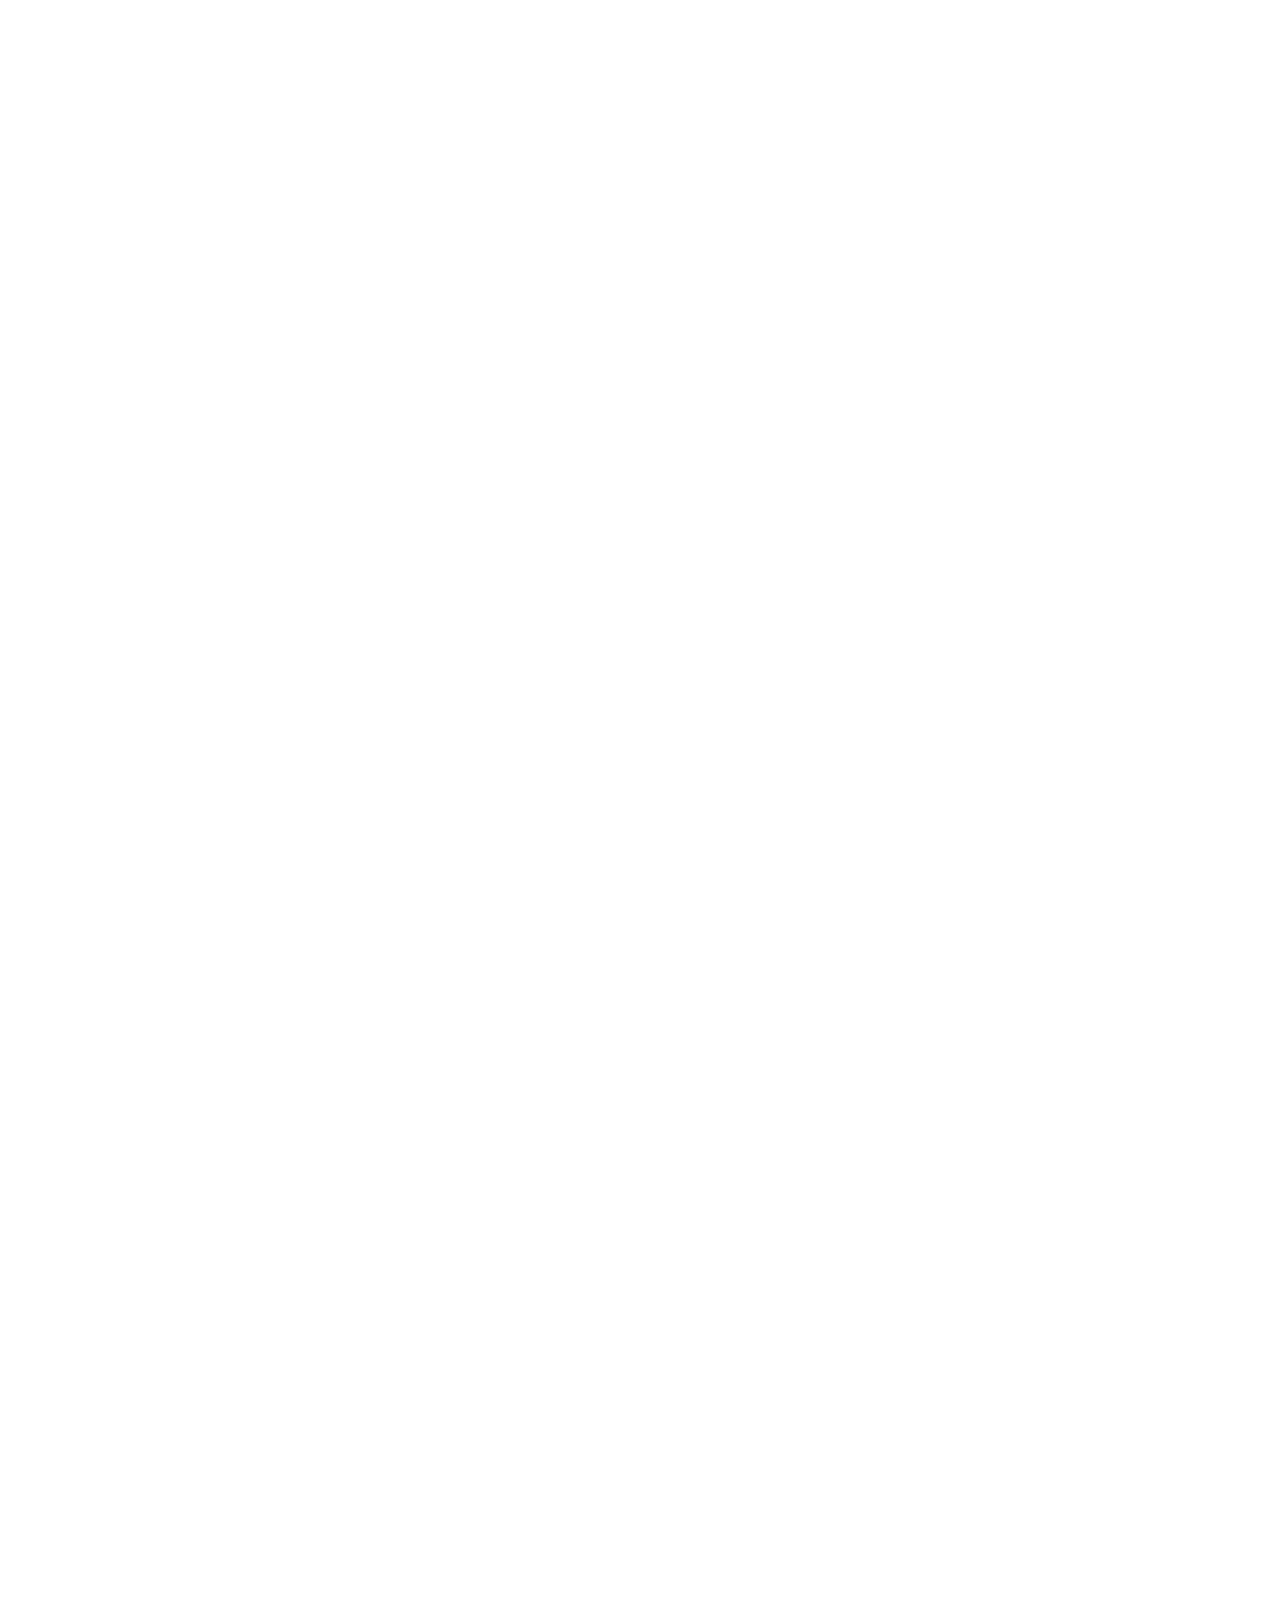
==== commit cefe04ea: "Update index.html" ====
--- a/index.html
+++ b/index.html
@@ -5,7 +5,7 @@
 </style> <meta charset="utf-8" /> <meta http-equiv="Content-Type" content="text/html; charset=utf-8" /> <meta name="viewport" content="width=device-width, initial-scale=1.0" /> <!--metatextblock--> <title>Мультифора — студия подкастов и аудиоконтента</title> <meta name="description" content="Создаем подкасты под ключ. Озвучиваем аудиоконтент." /> <meta property="og:url" content="https://multifora.su" /> <meta property="og:title" content="Мультифора — студия подкастов и аудиоконтента" /> <meta property="og:description" content="Создаем подкасты под ключ. Озвучиваем аудиоконтент." /> <meta property="og:type" content="website" /> <meta property="og:image" content="images/tild3565-6563-4935-b234-616533626661__logo_.png" /> <link rel="canonical" href="https://multifora.su"> <!--/metatextblock--> <meta name="format-detection" content="telephone=no" /> <meta http-equiv="x-dns-prefetch-control" content="on"> <link rel="dns-prefetch" href="https://ws.tildacdn.com">  <!--favicons--> <link rel="icon" type="image/png" sizes="32x32" href="images/tild3237-3236-4661-b638-306561663635__favicon.png" media="(prefers-color-scheme: light)"/> <link rel="icon" type="image/png" sizes="32x32" href="images/tild3930-6461-4166-b235-646264323233__favicon.png" media="(prefers-color-scheme: dark)"/> <link rel="icon" type="image/svg+xml" sizes="any" href="images/tild3338-6339-4233-a137-383361363163__favicon.svg"> <link rel="apple-touch-icon" type="image/png" href="images/tild6261-6333-4339-b964-383066323536__favicon.png"> <link rel="icon" type="image/png" sizes="192x192" href="images/tild6261-6333-4339-b964-383066323536__favicon.png"> <!--/favicons--> <!-- Assets --> <script src="https://neo.tildacdn.com/js/tilda-fallback-1.0.min.js" async charset="utf-8"></script> <link rel="stylesheet" href="css/tilda-grid-3.0.min.css" type="text/css" media="all" onerror="this.loaderr='y';"/> <link rel="stylesheet" href="css/tilda-blocks-page53721027.min.css?t=1785213112" type="text/css" media="all" onerror="this.loaderr='y';" /> <link rel="stylesheet" href="css/tilda-animation-2.0.min.css" type="text/css" media="all" onerror="this.loaderr='y';" /> <link rel="stylesheet" href="css/tilda-popup-1.1.min.css" type="text/css" media="print" onload="this.media='all';" onerror="this.loaderr='y';" /> <noscript><link rel="stylesheet" href="css/tilda-popup-1.1.min.css" type="text/css" media="all" /></noscript> <link rel="stylesheet" href="css/tilda-forms-1.0.min.css" type="text/css" media="all" onerror="this.loaderr='y';" /> <link rel="stylesheet" href="css/tilda-cards-1.0.min.css" type="text/css" media="all" onerror="this.loaderr='y';" /> <link rel="stylesheet" href="css/fonts-tildasans.css" type="text/css" media="all" onerror="this.loaderr='y';" /> <script nomodule src="js/tilda-polyfill-1.0.min.js" charset="utf-8"></script> <script type="text/javascript">function t_onReady(func) {if(document.readyState!='loading') {func();} else {document.addEventListener('DOMContentLoaded',func);}}
 function t_onFuncLoad(funcName,okFunc,time) {if(typeof window[funcName]==='function') {okFunc();} else {setTimeout(function() {t_onFuncLoad(funcName,okFunc,time);},(time||100));}}function t396_initialScale(t){var e=document.getElementById("rec"+t);if(e){var i=e.querySelector(".t396__artboard");if(i){window.tn_scale_initial_window_width||(window.tn_scale_initial_window_width=document.documentElement.clientWidth);var a=window.tn_scale_initial_window_width,r=[],n,l=i.getAttribute("data-artboard-screens");if(l){l=l.split(",");for(var o=0;o<l.length;o++)r[o]=parseInt(l[o],10)}else r=[320,480,640,960,1200];for(var o=0;o<r.length;o++){var d=r[o];a>=d&&(n=d)}var _="edit"===window.allrecords.getAttribute("data-tilda-mode"),c="center"===t396_getFieldValue(i,"valign",n,r),s="grid"===t396_getFieldValue(i,"upscale",n,r),w=t396_getFieldValue(i,"height_vh",n,r),g=t396_getFieldValue(i,"height",n,r),u=!!window.opr&&!!window.opr.addons||!!window.opera||-1!==navigator.userAgent.indexOf(" OPR/");if(!_&&c&&!s&&!w&&g&&!u){var h=parseFloat((a/n).toFixed(3)),f=[i,i.querySelector(".t396__carrier"),i.querySelector(".t396__filter")],v=Math.floor(parseInt(g,10)*h)+"px",p;i.style.setProperty("--initial-scale-height",v);for(var o=0;o<f.length;o++)f[o].style.setProperty("height","var(--initial-scale-height)");t396_scaleInitial__getElementsToScale(i).forEach((function(t){t.style.zoom=h}))}}}}function t396_scaleInitial__getElementsToScale(t){return t?Array.prototype.slice.call(t.children).filter((function(t){return t&&(t.classList.contains("t396__elem")||t.classList.contains("t396__group"))})):[]}function t396_getFieldValue(t,e,i,a){var r,n=a[a.length-1];if(!(r=i===n?t.getAttribute("data-artboard-"+e):t.getAttribute("data-artboard-"+e+"-res-"+i)))for(var l=0;l<a.length;l++){var o=a[l];if(!(o<=i)&&(r=o===n?t.getAttribute("data-artboard-"+e):t.getAttribute("data-artboard-"+e+"-res-"+o)))break}return r}window.TN_SCALE_INITIAL_VER="1.0",window.tn_scale_initial_window_width=null;</script> <script src="js/tilda-scripts-3.0.min.js" charset="utf-8" defer onerror="this.loaderr='y';"></script> <script src="js/tilda-blocks-page53721027.min.js?t=1785213112" charset="utf-8" async onerror="this.loaderr='y';"></script> <script src="js/lazyload-1.3.min.export.js" charset="utf-8" async onerror="this.loaderr='y';"></script> <script src="js/tilda-animation-2.0.min.js" charset="utf-8" async onerror="this.loaderr='y';"></script> <script src="js/tilda-zero-1.1.min.js" charset="utf-8" async onerror="this.loaderr='y';"></script> <script src="js/tilda-popup-1.0.min.js" charset="utf-8" async onerror="this.loaderr='y';"></script> <script src="js/tilda-cards-1.0.min.js" charset="utf-8" async onerror="this.loaderr='y';"></script> <script src="js/tilda-t937-videoplaylist-1.0.min.js" charset="utf-8" async onerror="this.loaderr='y';"></script> <script src="js/tilda-forms-1.0.min.js" charset="utf-8" async onerror="this.loaderr='y';"></script> <script src="js/tilda-zero-forms-1.0.min.js" charset="utf-8" async onerror="this.loaderr='y';"></script> <script src="js/tilda-animation-sbs-1.0.min.js" charset="utf-8" async onerror="this.loaderr='y';"></script> <script src="js/tilda-zero-scale-1.0.min.js" charset="utf-8" async onerror="this.loaderr='y';"></script> <script src="js/tilda-events-1.0.min.js" charset="utf-8" async onerror="this.loaderr='y';"></script> <!-- nominify begin --><script src="https://cdn.postnikovmd.com/tilda@1.4/mods.min.js"></script><!-- nominify end --><script type="text/javascript">window.dataLayer=window.dataLayer||[];</script> <!-- Global Site Tag (gtag.js) - Google Analytics --> <script type="text/javascript" data-tilda-cookie-type="analytics">window.mainTracker='gtag';window.gtagTrackerID='G-4R2ETKHN1M';function gtag(){dataLayer.push(arguments);}
 setTimeout(function(){(function(w,d,s,i){var f=d.getElementsByTagName(s)[0],j=d.createElement(s);j.async=true;j.src='https://www.googletagmanager.com/gtag/js?id='+i;f.parentNode.insertBefore(j,f);gtag('js',new Date());gtag('config',i,{'anonymize_ip':true});})(window,document,'script',window.gtagTrackerID);},2000);</script> <script type="text/javascript">(function() {var ttt='cebo';var tt='oog';var re=new RegExp("bot|g" + tt + "le|yandex|baidu|bing|msn|duckduckbot|teoma|slurp|crawler|spider|robot|crawling|fa" + ttt + "ok","i");if((re.test(navigator.userAgent))===false&&typeof(sessionStorage)!='undefined'&&sessionStorage.getItem('visited')!=='y'&&document.visibilityState){var style=document.createElement('style');style.type='text/css';style.innerHTML='@media screen and (min-width: 980px) {.t-records {opacity: 0;}.t-records_animated {-webkit-transition: opacity ease-in-out .2s;-moz-transition: opacity ease-in-out .2s;-o-transition: opacity ease-in-out .2s;transition: opacity ease-in-out .2s;}.t-records.t-records_visible {opacity: 1;}}';document.getElementsByTagName('head')[0].appendChild(style);function t_setvisRecs(){var alr=document.querySelectorAll('.t-records');Array.prototype.forEach.call(alr,function(el) {el.classList.add("t-records_animated");});setTimeout(function() {Array.prototype.forEach.call(alr,function(el) {el.classList.add("t-records_visible");});sessionStorage.setItem("visited","y");},400);}
-document.addEventListener('DOMContentLoaded',t_setvisRecs);}})();</script></head> <body class="t-body" style="margin:0;"> <!--allrecords--> <div id="allrecords" data-tilda-export="yes" class="t-records" data-hook="blocks-collection-content-node" data-tilda-project-id="12752687" data-tilda-page-id="53721027" data-tilda-formskey="41717a95af543ea21d220ad312752687" data-tilda-cookie="no" data-tilda-lazy="yes" data-tilda-root-zone="one" data-tilda-project-headcode="yes" data-tilda-project-country="TH"> <div id="rec788311278" class="r t-rec" style=" " data-animationappear="off" data-record-type="396"> <!-- T396 --> <style>#rec788311278 .t396__artboard {position:fixed;width:100%;left:0;top:0;z-index:990;}#rec788311278 .t396__artboard {height:100px;background-color:#f4eee0;}#rec788311278 .t396__filter {height:100px;}#rec788311278 .t396__carrier{height:100px;background-position:center center;background-attachment:scroll;background-size:cover;background-repeat:no-repeat;}@media screen and (max-width:1399px) {#rec788311278 .t396__artboard,#rec788311278 .t396__filter,#rec788311278 .t396__carrier {}#rec788311278 .t396__filter {}#rec788311278 .t396__carrier {background-attachment:scroll;}}@media screen and (max-width:959px) {#rec788311278 .t396__artboard,#rec788311278 .t396__filter,#rec788311278 .t396__carrier {}#rec788311278 .t396__filter {}#rec788311278 .t396__carrier {background-attachment:scroll;}}@media screen and (max-width:639px) {#rec788311278 .t396__artboard,#rec788311278 .t396__filter,#rec788311278 .t396__carrier {}#rec788311278 .t396__filter {}#rec788311278 .t396__carrier {background-attachment:scroll;}}@media screen and (max-width:479px) {#rec788311278 .t396__artboard,#rec788311278 .t396__filter,#rec788311278 .t396__carrier {height:60px;}#rec788311278 .t396__filter {}#rec788311278 .t396__carrier {background-attachment:scroll;}}#rec788311278 .tn-elem[data-elem-id="1726464495826"]{color:#ce3b19;text-align:center;z-index:3;top:37px;;left:calc(50% - 700px + 1240px);;width:160px;height:40px;}#rec788311278 .tn-elem[data-elem-id="1726464495826"] .tn-atom{color:#ce3b19;font-size:15px;font-family:var(--t-text-font,Arial);line-height:1.55;font-weight:500;border-radius:0px 0px 0px 0px;background-position:center center;--t396-borderwidth:2px;--t396-bordercolor:#ce3b19;--t396-speedhover:0s;transition:background-color var(--t396-speedhover,0s) ease-in-out,color var(--t396-speedhover,0s) ease-in-out,border-color var(--t396-speedhover,0s) ease-in-out,box-shadow var(--t396-shadowshoverspeed,0.2s) ease-in-out;--t396-bgcolor-hover-color:#ce3b19;--t396-bgcolor-hover-image:none;--t396-bordercolor-hover:#ce3b19;-webkit-box-pack:center;-ms-flex-pack:center;justify-content:center;padding:0;border-width:var(--t396-borderwidth,0);border-style:var(--t396-borderstyle,solid);border-color:var(--t396-bordercolor,transparent);}#rec788311278 .tn-elem[data-elem-id="1726464495826"] .tn-atom::after{display:none;}#rec788311278 .tn-elem[data-elem-id="1726464495826"] .tn-atom .tn-atom__button-content{column-gap:10px;padding:0px 0px 0px 0px;}#rec788311278 .tn-elem[data-elem-id="1726464495826"] .tn-atom .tn-atom__button-text{transition:color var(--t396-speedhover,0s) ease-in-out;color:#ce3b19;}#rec788311278 .tn-elem[data-elem-id="1726464495826"] .tn-atom .tn-atom__button-border::before{display:none;}#rec788311278 .tn-elem[data-elem-id="1726464495826"] .tn-atom .tn-atom__button-border::after{display:none;}@media (hover),(min-width:0\0){#rec788311278 .tn-elem[data-elem-id="1726464495826"] .tn-atom:hover::after{opacity:0;}#rec788311278 .tn-elem[data-elem-id="1726464495826"] .tn-atom:hover{animation-name:none;background-color:var(--t396-bgcolor-hover-color,var(--t396-bgcolor-color,transparent));}}@media (hover),(min-width:0\0){#rec788311278 .tn-elem[data-elem-id="1726464495826"] .tn-atom:hover{border-style:var(--t396-borderstyle,solid);border-color:var(--t396-bordercolor-hover,var(--t396-bordercolor,transparent));}}@media (hover),(min-width:0\0){#rec788311278 .tn-elem[data-elem-id="1726464495826"] .tn-atom:hover{color:#f4eee0;}#rec788311278 .tn-elem[data-elem-id="1726464495826"] .tn-atom:hover .tn-atom__button-text{color:#f4eee0;}}@media screen and (max-width:1399px){#rec788311278 .tn-elem[data-elem-id="1726464495826"]{display:block;top:41px;;left:calc(50% - 480px + 800px);;width:px;}#rec788311278 .tn-elem[data-elem-id="1726464495826"] .tn-atom{white-space:normal;background-size:cover;padding:0;border-width:var(--t396-borderwidth,0);border-style:var(--t396-borderstyle,solid);border-color:var(--t396-bordercolor,transparent);}#rec788311278 .tn-elem[data-elem-id="1726464495826"] .tn-atom::after{display:none;}#rec788311278 .tn-elem[data-elem-id="1726464495826"] .tn-atom .tn-atom__button-text{overflow:visible;}#rec788311278 .tn-elem[data-elem-id="1726464495826"] .tn-atom .tn-atom__button-border::before{display:none;}#rec788311278 .tn-elem[data-elem-id="1726464495826"] .tn-atom .tn-atom__button-border::after{display:none;}@media (hover),(min-width:0\0){#rec788311278 .tn-elem[data-elem-id="1726464495826"] .tn-atom:hover::after{opacity:0;}#rec788311278 .tn-elem[data-elem-id="1726464495826"] .tn-atom:hover{animation-name:none;background-color:var(--t396-bgcolor-hover-color,var(--t396-bgcolor-color,transparent));}}@media (hover),(min-width:0\0){#rec788311278 .tn-elem[data-elem-id="1726464495826"] .tn-atom:hover{border-style:var(--t396-borderstyle,solid);border-color:var(--t396-bordercolor-hover,var(--t396-bordercolor,transparent));}}}@media screen and (max-width:959px){#rec788311278 .tn-elem[data-elem-id="1726464495826"]{display:block;top:38px;;left:calc(50% - 320px + 480px);;width:px;}#rec788311278 .tn-elem[data-elem-id="1726464495826"] .tn-atom{white-space:normal;background-size:cover;padding:0;border-width:var(--t396-borderwidth,0);border-style:var(--t396-borderstyle,solid);border-color:var(--t396-bordercolor,transparent);}#rec788311278 .tn-elem[data-elem-id="1726464495826"] .tn-atom::after{display:none;}#rec788311278 .tn-elem[data-elem-id="1726464495826"] .tn-atom .tn-atom__button-text{overflow:visible;}#rec788311278 .tn-elem[data-elem-id="1726464495826"] .tn-atom .tn-atom__button-border::before{display:none;}#rec788311278 .tn-elem[data-elem-id="1726464495826"] .tn-atom .tn-atom__button-border::after{display:none;}@media (hover),(min-width:0\0){#rec788311278 .tn-elem[data-elem-id="1726464495826"] .tn-atom:hover::after{opacity:0;}#rec788311278 .tn-elem[data-elem-id="1726464495826"] .tn-atom:hover{animation-name:none;background-color:var(--t396-bgcolor-hover-color,var(--t396-bgcolor-color,transparent));}}@media (hover),(min-width:0\0){#rec788311278 .tn-elem[data-elem-id="1726464495826"] .tn-atom:hover{border-style:var(--t396-borderstyle,solid);border-color:var(--t396-bordercolor-hover,var(--t396-bordercolor,transparent));}}}@media screen and (max-width:639px){#rec788311278 .tn-elem[data-elem-id="1726464495826"]{display:block;top:41px;;left:calc(50% - 240px + 312px);;width:px;}#rec788311278 .tn-elem[data-elem-id="1726464495826"] .tn-atom{white-space:normal;background-size:cover;padding:0;border-width:var(--t396-borderwidth,0);border-style:var(--t396-borderstyle,solid);border-color:var(--t396-bordercolor,transparent);}#rec788311278 .tn-elem[data-elem-id="1726464495826"] .tn-atom::after{display:none;}#rec788311278 .tn-elem[data-elem-id="1726464495826"] .tn-atom .tn-atom__button-text{overflow:visible;}#rec788311278 .tn-elem[data-elem-id="1726464495826"] .tn-atom .tn-atom__button-border::before{display:none;}#rec788311278 .tn-elem[data-elem-id="1726464495826"] .tn-atom .tn-atom__button-border::after{display:none;}@media (hover),(min-width:0\0){#rec788311278 .tn-elem[data-elem-id="1726464495826"] .tn-atom:hover::after{opacity:0;}#rec788311278 .tn-elem[data-elem-id="1726464495826"] .tn-atom:hover{animation-name:none;background-color:var(--t396-bgcolor-hover-color,var(--t396-bgcolor-color,transparent));}}@media (hover),(min-width:0\0){#rec788311278 .tn-elem[data-elem-id="1726464495826"] .tn-atom:hover{border-style:var(--t396-borderstyle,solid);border-color:var(--t396-bordercolor-hover,var(--t396-bordercolor,transparent));}}}@media screen and (max-width:479px){#rec788311278 .tn-elem[data-elem-id="1726464495826"]{display:block;top:-178px;;left:calc(50% - 160px + 70px);;width:px;}#rec788311278 .tn-elem[data-elem-id="1726464495826"] .tn-atom{white-space:normal;background-size:cover;padding:0;border-width:var(--t396-borderwidth,0);border-style:var(--t396-borderstyle,solid);border-color:var(--t396-bordercolor,transparent);}#rec788311278 .tn-elem[data-elem-id="1726464495826"] .tn-atom::after{display:none;}#rec788311278 .tn-elem[data-elem-id="1726464495826"] .tn-atom .tn-atom__button-text{overflow:visible;}#rec788311278 .tn-elem[data-elem-id="1726464495826"] .tn-atom .tn-atom__button-border::before{display:none;}#rec788311278 .tn-elem[data-elem-id="1726464495826"] .tn-atom .tn-atom__button-border::after{display:none;}@media (hover),(min-width:0\0){#rec788311278 .tn-elem[data-elem-id="1726464495826"] .tn-atom:hover::after{opacity:0;}#rec788311278 .tn-elem[data-elem-id="1726464495826"] .tn-atom:hover{animation-name:none;background-color:var(--t396-bgcolor-hover-color,var(--t396-bgcolor-color,transparent));}}@media (hover),(min-width:0\0){#rec788311278 .tn-elem[data-elem-id="1726464495826"] .tn-atom:hover{border-style:var(--t396-borderstyle,solid);border-color:var(--t396-bordercolor-hover,var(--t396-bordercolor,transparent));}}}#rec788311278 .tn-elem[data-elem-id="1726715434640"]{z-index:3;top:35px;;left:calc(50% - 700px + -2px);;width:200px;height:auto;}#rec788311278 .tn-elem[data-elem-id="1726715434640"] .tn-atom{border-radius:0px 0px 0px 0px;background-position:center center;border-width:var(--t396-borderwidth,0);border-style:var(--t396-borderstyle,solid);border-color:var(--t396-bordercolor,transparent);transition:background-color var(--t396-speedhover,0s) ease-in-out,color var(--t396-speedhover,0s) ease-in-out,border-color var(--t396-speedhover,0s) ease-in-out,box-shadow var(--t396-shadowshoverspeed,0.2s) ease-in-out;}#rec788311278 .tn-elem[data-elem-id="1726715434640"] .tn-atom__img{border-radius:0px 0px 0px 0px;object-position:center center;}@media screen and (max-width:1399px){#rec788311278 .tn-elem[data-elem-id="1726715434640"]{display:table;top:41px;;left:calc(50% - 480px + -14px);;width:181px;height:auto;}}@media screen and (max-width:959px){#rec788311278 .tn-elem[data-elem-id="1726715434640"]{display:table;top:41px;;left:calc(50% - 320px + -13px);;width:181px;height:auto;}}@media screen and (max-width:639px){#rec788311278 .tn-elem[data-elem-id="1726715434640"]{display:table;top:43px;;left:calc(50% - 240px + -1px);;width:178px;height:auto;}}@media screen and (max-width:479px){#rec788311278 .tn-elem[data-elem-id="1726715434640"]{display:table;top:14px;;left:calc(50% - 160px + 70px);;width:180px;height:auto;}}#rec788311278 .tn-elem[data-elem-id="1738550744086"]{z-index:3;top:99px;;left:calc(50% - 700px + -200px);;width:1800px;height:1px;}#rec788311278 .tn-elem[data-elem-id="1738550744086"] .tn-atom{border-radius:0px 0px 0px 0px;background-color:#292929;background-position:center center;border-width:var(--t396-borderwidth,0);border-style:var(--t396-borderstyle,solid);border-color:var(--t396-bordercolor,transparent);transition:background-color var(--t396-speedhover,0s) ease-in-out,color var(--t396-speedhover,0s) ease-in-out,border-color var(--t396-speedhover,0s) ease-in-out,box-shadow var(--t396-shadowshoverspeed,0.2s) ease-in-out;}@media screen and (max-width:1399px){#rec788311278 .tn-elem[data-elem-id="1738550744086"]{display:table;}}@media screen and (max-width:959px){#rec788311278 .tn-elem[data-elem-id="1738550744086"]{display:table;}}@media screen and (max-width:639px){#rec788311278 .tn-elem[data-elem-id="1738550744086"]{display:table;}}@media screen and (max-width:479px){#rec788311278 .tn-elem[data-elem-id="1738550744086"]{display:table;top:59px;;left:calc(50% - 160px + -640px);;}}</style> <div class='t396'> <div class="t396__artboard" data-artboard-recid="788311278" data-artboard-screens="320,480,640,960,1400" data-artboard-height="100" data-artboard-valign="center" data-artboard-upscale="grid" data-artboard-pos="fixed" data-artboard-height-res-320="60"> <div class="t396__carrier" data-artboard-recid="788311278"></div> <div class="t396__filter" data-artboard-recid="788311278"></div> <div class='t396__elem tn-elem tn-elem__7883112781726464495826' data-elem-id='1726464495826' data-elem-type='button' data-field-top-value="37" data-field-left-value="1240" data-field-height-value="40" data-field-width-value="160" data-field-axisy-value="top" data-field-axisx-value="left" data-field-container-value="grid" data-field-topunits-value="px" data-field-leftunits-value="px" data-field-heightunits-value="px" data-field-widthunits-value="px" data-field-textfit-value="fixedsize" data-field-widthmode-value="fixed" data-field-heightmode-value="fixed" data-field-fontsize-value="15" data-field-top-res-320-value="-178" data-field-left-res-320-value="70" data-field-top-res-480-value="41" data-field-left-res-480-value="312" data-field-top-res-640-value="38" data-field-left-res-640-value="480" data-field-top-res-960-value="41" data-field-left-res-960-value="800"> <a class='tn-atom' href="https://multifora.su/#contacts"> <div class='tn-atom__button-content'> <span class="tn-atom__button-text">Связаться</span> </div> <span class="tn-atom__button-border"></span> </a> </div> <div class='t396__elem tn-elem tn-elem__7883112781726715434640' data-elem-id='1726715434640' data-elem-type='image' data-field-top-value="35" data-field-left-value="-2" data-field-height-value="43" data-field-width-value="200" data-field-axisy-value="top" data-field-axisx-value="left" data-field-container-value="grid" data-field-topunits-value="px" data-field-leftunits-value="px" data-field-heightunits-value="px" data-field-widthunits-value="px" data-field-imagefit-value="auto" data-field-filewidth-value="1500" data-field-fileheight-value="323" data-field-widthmode-value="fixed" data-field-heightmode-value="hug" data-field-top-res-320-value="14" data-field-left-res-320-value="70" data-field-height-res-320-value="39" data-field-width-res-320-value="180" data-field-top-res-480-value="43" data-field-left-res-480-value="-1" data-field-height-res-480-value="38" data-field-width-res-480-value="178" data-field-top-res-640-value="41" data-field-left-res-640-value="-13" data-field-height-res-640-value="39" data-field-width-res-640-value="181" data-field-top-res-960-value="41" data-field-left-res-960-value="-14" data-field-height-res-960-value="39" data-field-width-res-960-value="181"> <div class='tn-atom'> <img class='tn-atom__img t-img' data-original='images/tild6238-3239-4139-b064-303233643938___.svg'
+document.addEventListener('DOMCoВСТАВЬТЕ_ID_ФОРМЫntentLoaded',t_setvisRecs);}})();</script></head> <body class="t-body" style="margin:0;"> <!--allrecords--> <div id="allrecords" data-tilda-export="yes" class="t-records" data-hook="blocks-collection-content-node" data-tilda-project-id="12752687" data-tilda-page-id="53721027" data-tilda-formskey="41717a95af543ea21d220ad312752687" data-tilda-cookie="no" data-tilda-lazy="yes" data-tilda-root-zone="one" data-tilda-project-headcode="yes" data-tilda-project-country="TH"> <div id="rec788311278" class="r t-rec" style=" " data-animationappear="off" data-record-type="396"> <!-- T396 --> <style>#rec788311278 .t396__artboard {position:fixed;width:100%;left:0;top:0;z-index:990;}#rec788311278 .t396__artboard {height:100px;background-color:#f4eee0;}#rec788311278 .t396__filter {height:100px;}#rec788311278 .t396__carrier{height:100px;background-position:center center;background-attachment:scroll;background-size:cover;background-repeat:no-repeat;}@media screen and (max-width:1399px) {#rec788311278 .t396__artboard,#rec788311278 .t396__filter,#rec788311278 .t396__carrier {}#rec788311278 .t396__filter {}#rec788311278 .t396__carrier {background-attachment:scroll;}}@media screen and (max-width:959px) {#rec788311278 .t396__artboard,#rec788311278 .t396__filter,#rec788311278 .t396__carrier {}#rec788311278 .t396__filter {}#rec788311278 .t396__carrier {background-attachment:scroll;}}@media screen and (max-width:639px) {#rec788311278 .t396__artboard,#rec788311278 .t396__filter,#rec788311278 .t396__carrier {}#rec788311278 .t396__filter {}#rec788311278 .t396__carrier {background-attachment:scroll;}}@media screen and (max-width:479px) {#rec788311278 .t396__artboard,#rec788311278 .t396__filter,#rec788311278 .t396__carrier {height:60px;}#rec788311278 .t396__filter {}#rec788311278 .t396__carrier {background-attachment:scroll;}}#rec788311278 .tn-elem[data-elem-id="1726464495826"]{color:#ce3b19;text-align:center;z-index:3;top:37px;;left:calc(50% - 700px + 1240px);;width:160px;height:40px;}#rec788311278 .tn-elem[data-elem-id="1726464495826"] .tn-atom{color:#ce3b19;font-size:15px;font-family:var(--t-text-font,Arial);line-height:1.55;font-weight:500;border-radius:0px 0px 0px 0px;background-position:center center;--t396-borderwidth:2px;--t396-bordercolor:#ce3b19;--t396-speedhover:0s;transition:background-color var(--t396-speedhover,0s) ease-in-out,color var(--t396-speedhover,0s) ease-in-out,border-color var(--t396-speedhover,0s) ease-in-out,box-shadow var(--t396-shadowshoverspeed,0.2s) ease-in-out;--t396-bgcolor-hover-color:#ce3b19;--t396-bgcolor-hover-image:none;--t396-bordercolor-hover:#ce3b19;-webkit-box-pack:center;-ms-flex-pack:center;justify-content:center;padding:0;border-width:var(--t396-borderwidth,0);border-style:var(--t396-borderstyle,solid);border-color:var(--t396-bordercolor,transparent);}#rec788311278 .tn-elem[data-elem-id="1726464495826"] .tn-atom::after{display:none;}#rec788311278 .tn-elem[data-elem-id="1726464495826"] .tn-atom .tn-atom__button-content{column-gap:10px;padding:0px 0px 0px 0px;}#rec788311278 .tn-elem[data-elem-id="1726464495826"] .tn-atom .tn-atom__button-text{transition:color var(--t396-speedhover,0s) ease-in-out;color:#ce3b19;}#rec788311278 .tn-elem[data-elem-id="1726464495826"] .tn-atom .tn-atom__button-border::before{display:none;}#rec788311278 .tn-elem[data-elem-id="1726464495826"] .tn-atom .tn-atom__button-border::after{display:none;}@media (hover),(min-width:0\0){#rec788311278 .tn-elem[data-elem-id="1726464495826"] .tn-atom:hover::after{opacity:0;}#rec788311278 .tn-elem[data-elem-id="1726464495826"] .tn-atom:hover{animation-name:none;background-color:var(--t396-bgcolor-hover-color,var(--t396-bgcolor-color,transparent));}}@media (hover),(min-width:0\0){#rec788311278 .tn-elem[data-elem-id="1726464495826"] .tn-atom:hover{border-style:var(--t396-borderstyle,solid);border-color:var(--t396-bordercolor-hover,var(--t396-bordercolor,transparent));}}@media (hover),(min-width:0\0){#rec788311278 .tn-elem[data-elem-id="1726464495826"] .tn-atom:hover{color:#f4eee0;}#rec788311278 .tn-elem[data-elem-id="1726464495826"] .tn-atom:hover .tn-atom__button-text{color:#f4eee0;}}@media screen and (max-width:1399px){#rec788311278 .tn-elem[data-elem-id="1726464495826"]{display:block;top:41px;;left:calc(50% - 480px + 800px);;width:px;}#rec788311278 .tn-elem[data-elem-id="1726464495826"] .tn-atom{white-space:normal;background-size:cover;padding:0;border-width:var(--t396-borderwidth,0);border-style:var(--t396-borderstyle,solid);border-color:var(--t396-bordercolor,transparent);}#rec788311278 .tn-elem[data-elem-id="1726464495826"] .tn-atom::after{display:none;}#rec788311278 .tn-elem[data-elem-id="1726464495826"] .tn-atom .tn-atom__button-text{overflow:visible;}#rec788311278 .tn-elem[data-elem-id="1726464495826"] .tn-atom .tn-atom__button-border::before{display:none;}#rec788311278 .tn-elem[data-elem-id="1726464495826"] .tn-atom .tn-atom__button-border::after{display:none;}@media (hover),(min-width:0\0){#rec788311278 .tn-elem[data-elem-id="1726464495826"] .tn-atom:hover::after{opacity:0;}#rec788311278 .tn-elem[data-elem-id="1726464495826"] .tn-atom:hover{animation-name:none;background-color:var(--t396-bgcolor-hover-color,var(--t396-bgcolor-color,transparent));}}@media (hover),(min-width:0\0){#rec788311278 .tn-elem[data-elem-id="1726464495826"] .tn-atom:hover{border-style:var(--t396-borderstyle,solid);border-color:var(--t396-bordercolor-hover,var(--t396-bordercolor,transparent));}}}@media screen and (max-width:959px){#rec788311278 .tn-elem[data-elem-id="1726464495826"]{display:block;top:38px;;left:calc(50% - 320px + 480px);;width:px;}#rec788311278 .tn-elem[data-elem-id="1726464495826"] .tn-atom{white-space:normal;background-size:cover;padding:0;border-width:var(--t396-borderwidth,0);border-style:var(--t396-borderstyle,solid);border-color:var(--t396-bordercolor,transparent);}#rec788311278 .tn-elem[data-elem-id="1726464495826"] .tn-atom::after{display:none;}#rec788311278 .tn-elem[data-elem-id="1726464495826"] .tn-atom .tn-atom__button-text{overflow:visible;}#rec788311278 .tn-elem[data-elem-id="1726464495826"] .tn-atom .tn-atom__button-border::before{display:none;}#rec788311278 .tn-elem[data-elem-id="1726464495826"] .tn-atom .tn-atom__button-border::after{display:none;}@media (hover),(min-width:0\0){#rec788311278 .tn-elem[data-elem-id="1726464495826"] .tn-atom:hover::after{opacity:0;}#rec788311278 .tn-elem[data-elem-id="1726464495826"] .tn-atom:hover{animation-name:none;background-color:var(--t396-bgcolor-hover-color,var(--t396-bgcolor-color,transparent));}}@media (hover),(min-width:0\0){#rec788311278 .tn-elem[data-elem-id="1726464495826"] .tn-atom:hover{border-style:var(--t396-borderstyle,solid);border-color:var(--t396-bordercolor-hover,var(--t396-bordercolor,transparent));}}}@media screen and (max-width:639px){#rec788311278 .tn-elem[data-elem-id="1726464495826"]{display:block;top:41px;;left:calc(50% - 240px + 312px);;width:px;}#rec788311278 .tn-elem[data-elem-id="1726464495826"] .tn-atom{white-space:normal;background-size:cover;padding:0;border-width:var(--t396-borderwidth,0);border-style:var(--t396-borderstyle,solid);border-color:var(--t396-bordercolor,transparent);}#rec788311278 .tn-elem[data-elem-id="1726464495826"] .tn-atom::after{display:none;}#rec788311278 .tn-elem[data-elem-id="1726464495826"] .tn-atom .tn-atom__button-text{overflow:visible;}#rec788311278 .tn-elem[data-elem-id="1726464495826"] .tn-atom .tn-atom__button-border::before{display:none;}#rec788311278 .tn-elem[data-elem-id="1726464495826"] .tn-atom .tn-atom__button-border::after{display:none;}@media (hover),(min-width:0\0){#rec788311278 .tn-elem[data-elem-id="1726464495826"] .tn-atom:hover::after{opacity:0;}#rec788311278 .tn-elem[data-elem-id="1726464495826"] .tn-atom:hover{animation-name:none;background-color:var(--t396-bgcolor-hover-color,var(--t396-bgcolor-color,transparent));}}@media (hover),(min-width:0\0){#rec788311278 .tn-elem[data-elem-id="1726464495826"] .tn-atom:hover{border-style:var(--t396-borderstyle,solid);border-color:var(--t396-bordercolor-hover,var(--t396-bordercolor,transparent));}}}@media screen and (max-width:479px){#rec788311278 .tn-elem[data-elem-id="1726464495826"]{display:block;top:-178px;;left:calc(50% - 160px + 70px);;width:px;}#rec788311278 .tn-elem[data-elem-id="1726464495826"] .tn-atom{white-space:normal;background-size:cover;padding:0;border-width:var(--t396-borderwidth,0);border-style:var(--t396-borderstyle,solid);border-color:var(--t396-bordercolor,transparent);}#rec788311278 .tn-elem[data-elem-id="1726464495826"] .tn-atom::after{display:none;}#rec788311278 .tn-elem[data-elem-id="1726464495826"] .tn-atom .tn-atom__button-text{overflow:visible;}#rec788311278 .tn-elem[data-elem-id="1726464495826"] .tn-atom .tn-atom__button-border::before{display:none;}#rec788311278 .tn-elem[data-elem-id="1726464495826"] .tn-atom .tn-atom__button-border::after{display:none;}@media (hover),(min-width:0\0){#rec788311278 .tn-elem[data-elem-id="1726464495826"] .tn-atom:hover::after{opacity:0;}#rec788311278 .tn-elem[data-elem-id="1726464495826"] .tn-atom:hover{animation-name:none;background-color:var(--t396-bgcolor-hover-color,var(--t396-bgcolor-color,transparent));}}@media (hover),(min-width:0\0){#rec788311278 .tn-elem[data-elem-id="1726464495826"] .tn-atom:hover{border-style:var(--t396-borderstyle,solid);border-color:var(--t396-bordercolor-hover,var(--t396-bordercolor,transparent));}}}#rec788311278 .tn-elem[data-elem-id="1726715434640"]{z-index:3;top:35px;;left:calc(50% - 700px + -2px);;width:200px;height:auto;}#rec788311278 .tn-elem[data-elem-id="1726715434640"] .tn-atom{border-radius:0px 0px 0px 0px;background-position:center center;border-width:var(--t396-borderwidth,0);border-style:var(--t396-borderstyle,solid);border-color:var(--t396-bordercolor,transparent);transition:background-color var(--t396-speedhover,0s) ease-in-out,color var(--t396-speedhover,0s) ease-in-out,border-color var(--t396-speedhover,0s) ease-in-out,box-shadow var(--t396-shadowshoverspeed,0.2s) ease-in-out;}#rec788311278 .tn-elem[data-elem-id="1726715434640"] .tn-atom__img{border-radius:0px 0px 0px 0px;object-position:center center;}@media screen and (max-width:1399px){#rec788311278 .tn-elem[data-elem-id="1726715434640"]{display:table;top:41px;;left:calc(50% - 480px + -14px);;width:181px;height:auto;}}@media screen and (max-width:959px){#rec788311278 .tn-elem[data-elem-id="1726715434640"]{display:table;top:41px;;left:calc(50% - 320px + -13px);;width:181px;height:auto;}}@media screen and (max-width:639px){#rec788311278 .tn-elem[data-elem-id="1726715434640"]{display:table;top:43px;;left:calc(50% - 240px + -1px);;width:178px;height:auto;}}@media screen and (max-width:479px){#rec788311278 .tn-elem[data-elem-id="1726715434640"]{display:table;top:14px;;left:calc(50% - 160px + 70px);;width:180px;height:auto;}}#rec788311278 .tn-elem[data-elem-id="1738550744086"]{z-index:3;top:99px;;left:calc(50% - 700px + -200px);;width:1800px;height:1px;}#rec788311278 .tn-elem[data-elem-id="1738550744086"] .tn-atom{border-radius:0px 0px 0px 0px;background-color:#292929;background-position:center center;border-width:var(--t396-borderwidth,0);border-style:var(--t396-borderstyle,solid);border-color:var(--t396-bordercolor,transparent);transition:background-color var(--t396-speedhover,0s) ease-in-out,color var(--t396-speedhover,0s) ease-in-out,border-color var(--t396-speedhover,0s) ease-in-out,box-shadow var(--t396-shadowshoverspeed,0.2s) ease-in-out;}@media screen and (max-width:1399px){#rec788311278 .tn-elem[data-elem-id="1738550744086"]{display:table;}}@media screen and (max-width:959px){#rec788311278 .tn-elem[data-elem-id="1738550744086"]{display:table;}}@media screen and (max-width:639px){#rec788311278 .tn-elem[data-elem-id="1738550744086"]{display:table;}}@media screen and (max-width:479px){#rec788311278 .tn-elem[data-elem-id="1738550744086"]{display:table;top:59px;;left:calc(50% - 160px + -640px);;}}</style> <div class='t396'> <div class="t396__artboard" data-artboard-recid="788311278" data-artboard-screens="320,480,640,960,1400" data-artboard-height="100" data-artboard-valign="center" data-artboard-upscale="grid" data-artboard-pos="fixed" data-artboard-height-res-320="60"> <div class="t396__carrier" data-artboard-recid="788311278"></div> <div class="t396__filter" data-artboard-recid="788311278"></div> <div class='t396__elem tn-elem tn-elem__7883112781726464495826' data-elem-id='1726464495826' data-elem-type='button' data-field-top-value="37" data-field-left-value="1240" data-field-height-value="40" data-field-width-value="160" data-field-axisy-value="top" data-field-axisx-value="left" data-field-container-value="grid" data-field-topunits-value="px" data-field-leftunits-value="px" data-field-heightunits-value="px" data-field-widthunits-value="px" data-field-textfit-value="fixedsize" data-field-widthmode-value="fixed" data-field-heightmode-value="fixed" data-field-fontsize-value="15" data-field-top-res-320-value="-178" data-field-left-res-320-value="70" data-field-top-res-480-value="41" data-field-left-res-480-value="312" data-field-top-res-640-value="38" data-field-left-res-640-value="480" data-field-top-res-960-value="41" data-field-left-res-960-value="800"> <a class='tn-atom' href="https://multifora.su/#contacts"> <div class='tn-atom__button-content'> <span class="tn-atom__button-text">Связаться</span> </div> <span class="tn-atom__button-border"></span> </a> </div> <div class='t396__elem tn-elem tn-elem__7883112781726715434640' data-elem-id='1726715434640' data-elem-type='image' data-field-top-value="35" data-field-left-value="-2" data-field-height-value="43" data-field-width-value="200" data-field-axisy-value="top" data-field-axisx-value="left" data-field-container-value="grid" data-field-topunits-value="px" data-field-leftunits-value="px" data-field-heightunits-value="px" data-field-widthunits-value="px" data-field-imagefit-value="auto" data-field-filewidth-value="1500" data-field-fileheight-value="323" data-field-widthmode-value="fixed" data-field-heightmode-value="hug" data-field-top-res-320-value="14" data-field-left-res-320-value="70" data-field-height-res-320-value="39" data-field-width-res-320-value="180" data-field-top-res-480-value="43" data-field-left-res-480-value="-1" data-field-height-res-480-value="38" data-field-width-res-480-value="178" data-field-top-res-640-value="41" data-field-left-res-640-value="-13" data-field-height-res-640-value="39" data-field-width-res-640-value="181" data-field-top-res-960-value="41" data-field-left-res-960-value="-14" data-field-height-res-960-value="39" data-field-width-res-960-value="181"> <div class='tn-atom'> <img class='tn-atom__img t-img' data-original='images/tild6238-3239-4139-b064-303233643938___.svg'
 src='images/tild6238-3239-4139-b064-303233643938___.svg'
 alt='' imgfield='tn_img_1726715434640'
 /> </div> </div> <div class='t396__elem tn-elem tn-elem__7883112781738550744086' data-elem-id='1738550744086' data-elem-type='shape' data-field-top-value="99" data-field-left-value="-200" data-field-height-value="1" data-field-width-value="1800" data-field-axisy-value="top" data-field-axisx-value="left" data-field-container-value="grid" data-field-topunits-value="px" data-field-leftunits-value="px" data-field-heightunits-value="px" data-field-widthunits-value="px" data-field-widthmode-value="fixed" data-field-heightmode-value="fixed" data-field-top-res-320-value="59" data-field-left-res-320-value="-640"> <div class='tn-atom'> </div> </div> </div> </div> <script>t_onReady(function() {t_onFuncLoad('t396_init',function() {t396_init('788311278');});});</script> <!-- /T396 --> </div> <div id="rec870776466" class="r t-rec t-rec_pt_0 t-rec_pb_0" style="padding-top:0px;padding-bottom:0px; " data-animationappear="off" data-record-type="396"> <!-- T396 --> <style>#rec870776466 .t396__artboard {min-height:710px;height:100vh;background-color:#f4eee0;}#rec870776466 .t396__filter {min-height:710px;height:100vh;}#rec870776466 .t396__carrier{min-height:710px;height:100vh;background-position:center center;background-attachment:scroll;background-size:cover;background-repeat:no-repeat;}@media screen and (max-width:1599px) {#rec870776466 .t396__artboard,#rec870776466 .t396__filter,#rec870776466 .t396__carrier {min-height:550px;}#rec870776466 .t396__filter {}#rec870776466 .t396__carrier {background-attachment:scroll;}}@media screen and (max-width:959px) {#rec870776466 .t396__artboard,#rec870776466 .t396__filter,#rec870776466 .t396__carrier {min-height:460px;}#rec870776466 .t396__filter {}#rec870776466 .t396__carrier {background-attachment:scroll;}}@media screen and (max-width:639px) {#rec870776466 .t396__artboard,#rec870776466 .t396__filter,#rec870776466 .t396__carrier {min-height:310px;}#rec870776466 .t396__filter {}#rec870776466 .t396__carrier {background-attachment:scroll;}}@media screen and (max-width:479px) {#rec870776466 .t396__artboard,#rec870776466 .t396__filter,#rec870776466 .t396__carrier {min-height:230px;height:100vh;}#rec870776466 .t396__filter {}#rec870776466 .t396__carrier {background-attachment:scroll;}}#rec870776466 .tn-elem[data-elem-id="1740462390039"]{color:#ce3b19;text-align:center;z-index:3;top:calc(50vh - 355px + 451px);;left:calc(50% - 369px + 0px);;width:738px;height:auto;}#rec870776466 .tn-elem[data-elem-id="1740462390039"] .tn-atom{vertical-align:middle;color:#ce3b19;font-size:110px;font-family:'TildaSans',Arial,sans-serif;line-height:1.1;font-weight:100;text-transform:uppercase;background-position:center center;border-width:var(--t396-borderwidth,0);border-style:var(--t396-borderstyle,solid);border-color:var(--t396-bordercolor,transparent);transition:background-color var(--t396-speedhover,0s) ease-in-out,color var(--t396-speedhover,0s) ease-in-out,border-color var(--t396-speedhover,0s) ease-in-out,box-shadow var(--t396-shadowshoverspeed,0.2s) ease-in-out;text-shadow:var(--t396-shadow-text-x,0px) var(--t396-shadow-text-y,0px) var(--t396-shadow-text-blur,0px) rgba(var(--t396-shadow-text-color),var(--t396-shadow-text-opacity,100%));}@media screen and (max-width:1599px){#rec870776466 .tn-elem[data-elem-id="1740462390039"]{display:table;top:314px;;left:calc(50% - 369px + 0px);;width:538px;height:auto;}#rec870776466 .tn-elem[data-elem-id="1740462390039"] .tn-atom{vertical-align:middle;white-space:normal;font-size:64px;background-size:cover;}}@media screen and (max-width:959px){#rec870776466 .tn-elem[data-elem-id="1740462390039"]{display:table;top:237px;;left:calc(50% - 369px + 0px);;width:372px;height:auto;}#rec870776466 .tn-elem[data-elem-id="1740462390039"] .tn-atom{white-space:normal;font-size:55px;background-size:cover;}}@media screen and (max-width:639px){#rec870776466 .tn-elem[data-elem-id="1740462390039"]{display:table;top:166px;;left:calc(50% - 369px + 1px);;width:269px;height:auto;}#rec870776466 .tn-elem[data-elem-id="1740462390039"] .tn-atom{white-space:normal;font-size:39px;background-size:cover;}}@media screen and (max-width:479px){#rec870776466 .tn-elem[data-elem-id="1740462390039"]{display:table;top:116px;;left:calc(50% - 369px + -1px);;width:182px;height:auto;text-align:left;}#rec870776466 .tn-elem[data-elem-id="1740462390039"] .tn-atom{vertical-align:middle;white-space:normal;font-size:27px;background-size:cover;}}#rec870776466 .tn-elem[data-elem-id="1740462843872"]{color:#ce3b19;text-align:center;z-index:3;top:calc(50vh - 355px + 450px);;left:calc(50% - 35px + 380px);;width:70px;height:auto;}#rec870776466 .tn-elem[data-elem-id="1740462843872"] .tn-atom{vertical-align:middle;color:#ce3b19;font-size:100px;font-family:'TildaSans',Arial,sans-serif;line-height:1.1;font-weight:100;text-transform:uppercase;background-position:center center;border-width:var(--t396-borderwidth,0);border-style:var(--t396-borderstyle,solid);border-color:var(--t396-bordercolor,transparent);transition:background-color var(--t396-speedhover,0s) ease-in-out,color var(--t396-speedhover,0s) ease-in-out,border-color var(--t396-speedhover,0s) ease-in-out,box-shadow var(--t396-shadowshoverspeed,0.2s) ease-in-out;text-shadow:var(--t396-shadow-text-x,0px) var(--t396-shadow-text-y,0px) var(--t396-shadow-text-blur,0px) rgba(var(--t396-shadow-text-color),var(--t396-shadow-text-opacity,100%));}@media screen and (max-width:1599px){#rec870776466 .tn-elem[data-elem-id="1740462843872"]{display:table;top:308px;;left:calc(50% - 35px + 229px);;width:56px;height:auto;}#rec870776466 .tn-elem[data-elem-id="1740462843872"] .tn-atom{vertical-align:middle;white-space:normal;font-size:64px;background-size:cover;}}@media screen and (max-width:959px){#rec870776466 .tn-elem[data-elem-id="1740462843872"]{display:table;top:233px;;left:calc(50% - 35px + 190px);;width:56px;height:auto;}#rec870776466 .tn-elem[data-elem-id="1740462843872"] .tn-atom{white-space:normal;font-size:55px;background-size:cover;}}@media screen and (max-width:639px){#rec870776466 .tn-elem[data-elem-id="1740462843872"]{display:table;top:163px;;left:calc(50% - 35px + 140px);;width:29px;height:auto;}#rec870776466 .tn-elem[data-elem-id="1740462843872"] .tn-atom{white-space:normal;font-size:39px;background-size:cover;}}@media screen and (max-width:479px){#rec870776466 .tn-elem[data-elem-id="1740462843872"]{display:table;top:116px;;left:calc(50% - 35px + 99px);;width:16px;height:auto;text-align:left;}#rec870776466 .tn-elem[data-elem-id="1740462843872"] .tn-atom{vertical-align:middle;white-space:normal;font-size:27px;background-size:cover;}}#rec870776466 .tn-elem[data-elem-id="1740457002953"]{color:#292929;text-align:center;z-index:3;top:calc(50vh - 355px + 589px);;left:calc(50% - 173px + 0px);;width:346px;height:auto;}#rec870776466 .tn-elem[data-elem-id="1740457002953"] .tn-atom{vertical-align:middle;color:#292929;font-size:25px;font-family:'TildaSans',Arial,sans-serif;line-height:1.55;font-weight:600;text-transform:lowercase;background-position:center center;border-width:var(--t396-borderwidth,0);border-style:var(--t396-borderstyle,solid);border-color:var(--t396-bordercolor,transparent);transition:background-color var(--t396-speedhover,0s) ease-in-out,color var(--t396-speedhover,0s) ease-in-out,border-color var(--t396-speedhover,0s) ease-in-out,box-shadow var(--t396-shadowshoverspeed,0.2s) ease-in-out;text-shadow:var(--t396-shadow-text-x,0px) var(--t396-shadow-text-y,0px) var(--t396-shadow-text-blur,0px) rgba(var(--t396-shadow-text-color),var(--t396-shadow-text-opacity,100%));}@media screen and (max-width:1599px){#rec870776466 .tn-elem[data-elem-id="1740457002953"]{display:table;top:401px;;left:calc(50% - 173px + 0px);;width:346px;height:auto;}#rec870776466 .tn-elem[data-elem-id="1740457002953"] .tn-atom{vertical-align:middle;white-space:normal;background-size:cover;}}@media screen and (max-width:959px){#rec870776466 .tn-elem[data-elem-id="1740457002953"]{display:table;top:307px;;left:calc(50% - 173px + 0px);;width:px;height:auto;}#rec870776466 .tn-elem[data-elem-id="1740457002953"] .tn-atom{white-space:normal;background-size:cover;}}@media screen and (max-width:639px){#rec870776466 .tn-elem[data-elem-id="1740457002953"]{display:table;top:220px;;left:calc(50% - 173px + 0px);;width:px;height:auto;}#rec870776466 .tn-elem[data-elem-id="1740457002953"] .tn-atom{white-space:normal;background-size:cover;}}@media screen and (max-width:479px){#rec870776466 .tn-elem[data-elem-id="1740457002953"]{display:table;top:160px;;left:calc(50% - 173px + -1px);;width:246px;height:auto;}#rec870776466 .tn-elem[data-elem-id="1740457002953"] .tn-atom{white-space:normal;font-size:18px;background-size:cover;}}#rec870776466 .tn-elem[data-elem-id="1740462819706"]{color:#ce3b19;text-align:center;z-index:3;top:calc(50vh - 355px + 318px);;left:calc(50% - 564px + 0px);;width:1128px;height:auto;}#rec870776466 .tn-elem[data-elem-id="1740462819706"] .tn-atom{vertical-align:middle;color:#ce3b19;font-size:110px;font-family:'TildaSans',Arial,sans-serif;line-height:1.1;font-weight:900;text-transform:uppercase;background-position:center center;border-width:var(--t396-borderwidth,0);border-style:var(--t396-borderstyle,solid);border-color:var(--t396-bordercolor,transparent);transition:background-color var(--t396-speedhover,0s) ease-in-out,color var(--t396-speedhover,0s) ease-in-out,border-color var(--t396-speedhover,0s) ease-in-out,box-shadow var(--t396-shadowshoverspeed,0.2s) ease-in-out;text-shadow:var(--t396-shadow-text-x,0px) var(--t396-shadow-text-y,0px) var(--t396-shadow-text-blur,0px) rgba(var(--t396-shadow-text-color),var(--t396-shadow-text-opacity,100%));}@media screen and (max-width:1599px){#rec870776466 .tn-elem[data-elem-id="1740462819706"]{display:table;top:227px;;left:calc(50% - 564px + 0px);;width:828px;height:auto;}#rec870776466 .tn-elem[data-elem-id="1740462819706"] .tn-atom{vertical-align:middle;white-space:normal;font-size:64px;background-size:cover;}}@media screen and (max-width:959px){#rec870776466 .tn-elem[data-elem-id="1740462819706"]{display:table;top:169px;;left:calc(50% - 564px + 1px);;width:675px;height:auto;}#rec870776466 .tn-elem[data-elem-id="1740462819706"] .tn-atom{white-space:normal;font-size:55px;background-size:cover;}}@media screen and (max-width:639px){#rec870776466 .tn-elem[data-elem-id="1740462819706"]{display:table;top:118px;;left:calc(50% - 564px + 0px);;width:480px;height:auto;}#rec870776466 .tn-elem[data-elem-id="1740462819706"] .tn-atom{white-space:normal;font-size:39px;background-size:cover;}}@media screen and (max-width:479px){#rec870776466 .tn-elem[data-elem-id="1740462819706"]{display:table;top:84px;;left:calc(50% - 564px + 0px);;width:279px;height:auto;text-align:left;}#rec870776466 .tn-elem[data-elem-id="1740462819706"] .tn-atom{vertical-align:middle;white-space:normal;font-size:27px;line-height:1.1;letter-spacing:0px;background-size:cover;}}#rec870776466 .tn-elem[data-elem-id="1746962440989"]{color:#ce3b19;text-align:center;z-index:3;top:calc(50vh - 355px + 181px);;left:calc(50% - 550.5px + 0px);;width:1101px;height:auto;}#rec870776466 .tn-elem[data-elem-id="1746962440989"] .tn-atom{vertical-align:middle;color:#ce3b19;font-size:110px;font-family:'TildaSans',Arial,sans-serif;line-height:1.1;font-weight:900;text-transform:uppercase;background-position:center center;border-width:var(--t396-borderwidth,0);border-style:var(--t396-borderstyle,solid);border-color:var(--t396-bordercolor,transparent);transition:background-color var(--t396-speedhover,0s) ease-in-out,color var(--t396-speedhover,0s) ease-in-out,border-color var(--t396-speedhover,0s) ease-in-out,box-shadow var(--t396-shadowshoverspeed,0.2s) ease-in-out;text-shadow:var(--t396-shadow-text-x,0px) var(--t396-shadow-text-y,0px) var(--t396-shadow-text-blur,0px) rgba(var(--t396-shadow-text-color),var(--t396-shadow-text-opacity,100%));}@media screen and (max-width:1599px){#rec870776466 .tn-elem[data-elem-id="1746962440989"]{display:table;top:140px;;left:calc(50% - 550.5px + 0px);;width:792px;height:auto;}#rec870776466 .tn-elem[data-elem-id="1746962440989"] .tn-atom{vertical-align:middle;white-space:normal;font-size:64px;background-size:cover;}}@media screen and (max-width:959px){#rec870776466 .tn-elem[data-elem-id="1746962440989"]{display:table;top:100px;;left:calc(50% - 550.5px + 0px);;width:486px;height:auto;}#rec870776466 .tn-elem[data-elem-id="1746962440989"] .tn-atom{white-space:normal;font-size:55px;background-size:cover;}}@media screen and (max-width:639px){#rec870776466 .tn-elem[data-elem-id="1746962440989"]{display:table;top:70px;;left:calc(50% - 550.5px + 0px);;width:348px;height:auto;}#rec870776466 .tn-elem[data-elem-id="1746962440989"] .tn-atom{white-space:normal;font-size:39px;background-size:cover;}}@media screen and (max-width:479px){#rec870776466 .tn-elem[data-elem-id="1746962440989"]{display:table;top:50px;;left:calc(50% - 550.5px + -1px);;width:240px;height:auto;text-align:left;}#rec870776466 .tn-elem[data-elem-id="1746962440989"] .tn-atom{vertical-align:middle;white-space:normal;font-size:27px;background-size:cover;}}#rec870776466 .tn-elem[data-elem-id="1740463011406"]{color:#ce3b19;text-align:center;z-index:3;top:calc(50vh - 355px + 451px);;left:calc(50% - 35px + -380px);;width:70px;height:auto;}#rec870776466 .tn-elem[data-elem-id="1740463011406"] .tn-atom{vertical-align:middle;color:#ce3b19;font-size:100px;font-family:'TildaSans',Arial,sans-serif;line-height:1.1;font-weight:100;text-transform:uppercase;background-position:center center;border-width:var(--t396-borderwidth,0);border-style:var(--t396-borderstyle,solid);border-color:var(--t396-bordercolor,transparent);transition:background-color var(--t396-speedhover,0s) ease-in-out,color var(--t396-speedhover,0s) ease-in-out,border-color var(--t396-speedhover,0s) ease-in-out,box-shadow var(--t396-shadowshoverspeed,0.2s) ease-in-out;text-shadow:var(--t396-shadow-text-x,0px) var(--t396-shadow-text-y,0px) var(--t396-shadow-text-blur,0px) rgba(var(--t396-shadow-text-color),var(--t396-shadow-text-opacity,100%));}@media screen and (max-width:1599px){#rec870776466 .tn-elem[data-elem-id="1740463011406"]{display:table;top:308px;;left:calc(50% - 35px + -235px);;width:61px;height:auto;}#rec870776466 .tn-elem[data-elem-id="1740463011406"] .tn-atom{vertical-align:middle;white-space:normal;font-size:64px;background-size:cover;}}@media screen and (max-width:959px){#rec870776466 .tn-elem[data-elem-id="1740463011406"]{display:table;top:233px;;left:calc(50% - 35px + -190px);;width:53px;height:auto;}#rec870776466 .tn-elem[data-elem-id="1740463011406"] .tn-atom{white-space:normal;font-size:55px;background-size:cover;}}@media screen and (max-width:639px){#rec870776466 .tn-elem[data-elem-id="1740463011406"]{display:table;top:163px;;left:calc(50% - 35px + -140px);;width:23px;height:auto;}#rec870776466 .tn-elem[data-elem-id="1740463011406"] .tn-atom{white-space:normal;font-size:39px;background-size:cover;}}@media screen and (max-width:479px){#rec870776466 .tn-elem[data-elem-id="1740463011406"]{display:table;top:115px;;left:calc(50% - 35px + -101px);;width:15px;height:auto;text-align:left;}#rec870776466 .tn-elem[data-elem-id="1740463011406"] .tn-atom{vertical-align:middle;white-space:normal;font-size:27px;background-size:cover;}}</style> <div class='t396'> <div class="t396__artboard" data-artboard-recid="870776466" data-artboard-screens="320,480,640,960,1600" data-artboard-height="710" data-artboard-valign="center" data-artboard-height_vh="100" data-artboard-upscale="window" data-artboard-height-res-320="230" data-artboard-height_vh-res-320="100" data-artboard-height-res-480="310" data-artboard-height-res-640="460" data-artboard-height-res-960="550"> <div class="t396__carrier" data-artboard-recid="870776466"></div> <div class="t396__filter" data-artboard-recid="870776466"></div> <div class='t396__elem tn-elem tn-elem__8707764661740462390039' data-elem-id='1740462390039' data-elem-type='text' data-field-top-value="451" data-field-left-value="0" data-field-height-value="121" data-field-width-value="738" data-field-axisy-value="top" data-field-axisx-value="center" data-field-container-value="grid" data-field-topunits-value="px" data-field-leftunits-value="px" data-field-heightunits-value="px" data-field-widthunits-value="px" data-field-textfit-value="autoheight" data-field-fontsize-value="110" data-field-top-res-320-value="116" data-field-left-res-320-value="-1" data-field-height-res-320-value="30" data-field-width-res-320-value="182" data-field-container-res-320-value="grid" data-field-textfit-res-320-value="autoheight" data-field-fontsize-res-320-value="27" data-field-top-res-480-value="166" data-field-left-res-480-value="1" data-field-width-res-480-value="269" data-field-container-res-480-value="grid" data-field-fontsize-res-480-value="39" data-field-top-res-640-value="237" data-field-left-res-640-value="0" data-field-height-res-640-value="65" data-field-width-res-640-value="372" data-field-widthmode-res-640-value="fixed" data-field-heightmode-res-640-value="fixed" data-field-fontsize-res-640-value="55" data-field-top-res-960-value="314" data-field-left-res-960-value="0" data-field-height-res-960-value="70" data-field-width-res-960-value="538" data-field-container-res-960-value="grid" data-field-heightunits-res-960-value="px" data-field-textfit-res-960-value="autoheight" data-field-fontsize-res-960-value="64"> <div class='tn-atom'field='tn_text_1740462390039'><em>и не только</em></div> </div> <div class='t396__elem tn-elem tn-elem__8707764661740462843872' data-elem-id='1740462843872' data-elem-type='text' data-field-top-value="450" data-field-left-value="380" data-field-height-value="110" data-field-width-value="70" data-field-axisy-value="top" data-field-axisx-value="center" data-field-container-value="grid" data-field-topunits-value="px" data-field-leftunits-value="px" data-field-heightunits-value="px" data-field-widthunits-value="px" data-field-textfit-value="autoheight" data-field-fontsize-value="100" data-field-top-res-320-value="116" data-field-left-res-320-value="99" data-field-height-res-320-value="172" data-field-width-res-320-value="16" data-field-textfit-res-320-value="autoheight" data-field-fontsize-res-320-value="27" data-field-top-res-480-value="163" data-field-left-res-480-value="140" data-field-width-res-480-value="29" data-field-fontsize-res-480-value="39" data-field-top-res-640-value="233" data-field-left-res-640-value="190" data-field-width-res-640-value="56" data-field-fontsize-res-640-value="55" data-field-top-res-960-value="308" data-field-left-res-960-value="229" data-field-height-res-960-value="70" data-field-width-res-960-value="56" data-field-container-res-960-value="grid" data-field-heightunits-res-960-value="px" data-field-textfit-res-960-value="autoheight" data-field-fontsize-res-960-value="64"> <div class='tn-atom'field='tn_text_1740462843872'><em>)</em></div> </div> <div class='t396__elem tn-elem tn-elem__8707764661740457002953' data-elem-id='1740457002953' data-elem-type='text' data-field-top-value="589" data-field-left-value="0" data-field-height-value="39" data-field-width-value="346" data-field-axisy-value="top" data-field-axisx-value="center" data-field-container-value="grid" data-field-topunits-value="px" data-field-leftunits-value="px" data-field-heightunits-value="px" data-field-widthunits-value="px" data-field-textfit-value="autoheight" data-field-fontsize-value="25" data-field-top-res-320-value="160" data-field-left-res-320-value="-1" data-field-width-res-320-value="246" data-field-fontsize-res-320-value="18" data-field-top-res-480-value="220" data-field-left-res-480-value="0" data-field-top-res-640-value="307" data-field-left-res-640-value="0" data-field-top-res-960-value="401" data-field-left-res-960-value="0" data-field-height-res-960-value="39" data-field-width-res-960-value="346" data-field-container-res-960-value="grid" data-field-heightunits-res-960-value="px" data-field-textfit-res-960-value="autoheight"> <div class='tn-atom'field='tn_text_1740457002953'>подкасты. звук. аудиоконтент</div> </div> <div class='t396__elem tn-elem tn-elem__8707764661740462819706' data-elem-id='1740462819706' data-elem-type='text' data-field-top-value="318" data-field-left-value="0" data-field-height-value="121" data-field-width-value="1128" data-field-axisy-value="top" data-field-axisx-value="center" data-field-container-value="grid" data-field-topunits-value="px" data-field-leftunits-value="px" data-field-heightunits-value="px" data-field-widthunits-value="px" data-field-textfit-value="autoheight" data-field-fontsize-value="110" data-field-top-res-320-value="84" data-field-left-res-320-value="0" data-field-height-res-320-value="172" data-field-width-res-320-value="279" data-field-textfit-res-320-value="autoheight" data-field-fontsize-res-320-value="27" data-field-top-res-480-value="118" data-field-left-res-480-value="0" data-field-width-res-480-value="480" data-field-fontsize-res-480-value="39" data-field-top-res-640-value="169" data-field-left-res-640-value="1" data-field-width-res-640-value="675" data-field-fontsize-res-640-value="55" data-field-top-res-960-value="227" data-field-left-res-960-value="0" data-field-height-res-960-value="70" data-field-width-res-960-value="828" data-field-container-res-960-value="grid" data-field-heightunits-res-960-value="px" data-field-textfit-res-960-value="autoheight" data-field-fontsize-res-960-value="64"> <div class='tn-atom'field='tn_text_1740462819706'>лучшие подкасты</div> </div> <div class='t396__elem tn-elem tn-elem__8707764661746962440989' data-elem-id='1746962440989' data-elem-type='text' data-field-top-value="181" data-field-left-value="0" data-field-height-value="121" data-field-width-value="1101" data-field-axisy-value="top" data-field-axisx-value="center" data-field-container-value="grid" data-field-topunits-value="px" data-field-leftunits-value="px" data-field-heightunits-value="px" data-field-widthunits-value="px" data-field-textfit-value="autoheight" data-field-fontsize-value="110" data-field-top-res-320-value="50" data-field-left-res-320-value="-1" data-field-height-res-320-value="30" data-field-width-res-320-value="240" data-field-container-res-320-value="grid" data-field-textfit-res-320-value="autoheight" data-field-fontsize-res-320-value="27" data-field-top-res-480-value="70" data-field-left-res-480-value="0" data-field-width-res-480-value="348" data-field-container-res-480-value="grid" data-field-fontsize-res-480-value="39" data-field-top-res-640-value="100" data-field-left-res-640-value="0" data-field-height-res-640-value="65" data-field-width-res-640-value="486" data-field-widthmode-res-640-value="fixed" data-field-heightmode-res-640-value="fixed" data-field-fontsize-res-640-value="55" data-field-top-res-960-value="140" data-field-left-res-960-value="0" data-field-height-res-960-value="70" data-field-width-res-960-value="792" data-field-container-res-960-value="grid" data-field-heightunits-res-960-value="px" data-field-textfit-res-960-value="autoheight" data-field-fontsize-res-960-value="64"> <div class='tn-atom'field='tn_text_1746962440989'>Создаем самые</div> </div> <div class='t396__elem tn-elem tn-elem__8707764661740463011406' data-elem-id='1740463011406' data-elem-type='text' data-field-top-value="451" data-field-left-value="-380" data-field-height-value="110" data-field-width-value="70" data-field-axisy-value="top" data-field-axisx-value="center" data-field-container-value="grid" data-field-topunits-value="px" data-field-leftunits-value="px" data-field-heightunits-value="px" data-field-widthunits-value="px" data-field-textfit-value="autoheight" data-field-fontsize-value="100" data-field-top-res-320-value="115" data-field-left-res-320-value="-101" data-field-height-res-320-value="172" data-field-width-res-320-value="15" data-field-textfit-res-320-value="autoheight" data-field-fontsize-res-320-value="27" data-field-top-res-480-value="163" data-field-left-res-480-value="-140" data-field-width-res-480-value="23" data-field-fontsize-res-480-value="39" data-field-top-res-640-value="233" data-field-left-res-640-value="-190" data-field-width-res-640-value="53" data-field-fontsize-res-640-value="55" data-field-top-res-960-value="308" data-field-left-res-960-value="-235" data-field-height-res-960-value="70" data-field-width-res-960-value="61" data-field-container-res-960-value="grid" data-field-heightunits-res-960-value="px" data-field-textfit-res-960-value="autoheight" data-field-fontsize-res-960-value="64"> <div class='tn-atom'field='tn_text_1740463011406'><em>(</em></div> </div> </div> </div> <script>t_onFuncLoad('t396_initialScale',function() {t396_initialScale('870776466');});t_onReady(function() {t_onFuncLoad('t396_init',function() {t396_init('870776466');});});</script> <!-- /T396 --> </div> <div id="rec1820154931" class="r t-rec" style=" " data-animationappear="off" data-record-type="396"> <!-- T396 --> <style>#rec1820154931 .t396__artboard {height:550px;background-color:#292929;}#rec1820154931 .t396__filter {height:550px;}#rec1820154931 .t396__carrier{height:550px;background-position:center center;background-attachment:scroll;background-size:cover;background-repeat:no-repeat;}@media screen and (max-width:1199px) {#rec1820154931 .t396__artboard,#rec1820154931 .t396__filter,#rec1820154931 .t396__carrier {}#rec1820154931 .t396__filter {}#rec1820154931 .t396__carrier {background-attachment:scroll;}}@media screen and (max-width:959px) {#rec1820154931 .t396__artboard,#rec1820154931 .t396__filter,#rec1820154931 .t396__carrier {height:830px;}#rec1820154931 .t396__filter {}#rec1820154931 .t396__carrier {background-attachment:scroll;}}@media screen and (max-width:639px) {#rec1820154931 .t396__artboard,#rec1820154931 .t396__filter,#rec1820154931 .t396__carrier {height:860px;}#rec1820154931 .t396__filter {}#rec1820154931 .t396__carrier {background-attachment:scroll;}}@media screen and (max-width:479px) {#rec1820154931 .t396__artboard,#rec1820154931 .t396__filter,#rec1820154931 .t396__carrier {height:640px;}#rec1820154931 .t396__filter {}#rec1820154931 .t396__carrier {background-attachment:scroll;}}#rec1820154931 .tn-elem[data-elem-id="1769085118376"]{color:#ffffff;text-align:center;z-index:3;top:436px;;left:calc(50% - 600px + 50px);;width:173px;height:50px;}#rec1820154931 .tn-elem[data-elem-id="1769085118376"] .tn-atom{color:#ffffff;font-size:18px;font-family:var(--t-text-font,Arial);line-height:1.55;font-weight:600;border-radius:0px 0px 0px 0px;background-position:center center;--t396-speedhover:0.2s;transition:background-color var(--t396-speedhover,0s) ease-in-out,color var(--t396-speedhover,0s) ease-in-out,border-color var(--t396-speedhover,0s) ease-in-out,box-shadow var(--t396-shadowshoverspeed,0.2s) ease-in-out;--t396-bgcolor-color:#ce3b19;--t396-bgcolor-image:none;background-color:var(--t396-bgcolor-color,transparent);-webkit-box-pack:center;-ms-flex-pack:center;justify-content:center;}#rec1820154931 .tn-elem[data-elem-id="1769085118376"] .tn-atom::after{display:none;}#rec1820154931 .tn-elem[data-elem-id="1769085118376"] .tn-atom .tn-atom__button-content{column-gap:10px;padding:0px 0px 0px 0px;}#rec1820154931 .tn-elem[data-elem-id="1769085118376"] .tn-atom .tn-atom__button-text{transition:color var(--t396-speedhover,0s) ease-in-out;color:#ffffff;}#rec1820154931 .tn-elem[data-elem-id="1769085118376"] .tn-atom .tn-atom__button-border::before{display:none;}#rec1820154931 .tn-elem[data-elem-id="1769085118376"] .tn-atom .tn-atom__button-border::after{display:none;}@media (hover),(min-width:0\0){#rec1820154931 .tn-elem[data-elem-id="1769085118376"] .tn-atom:hover::after{opacity:0;}#rec1820154931 .tn-elem[data-elem-id="1769085118376"] .tn-atom:hover{animation-name:none;}}@media screen and (max-width:1199px){#rec1820154931 .tn-elem[data-elem-id="1769085118376"]{display:block;top:435px;;left:calc(50% - 480px + 50px);;width:px;}#rec1820154931 .tn-elem[data-elem-id="1769085118376"] .tn-atom{white-space:normal;background-size:cover;background-color:var(--t396-bgcolor-color,transparent);}#rec1820154931 .tn-elem[data-elem-id="1769085118376"] .tn-atom::after{display:none;}#rec1820154931 .tn-elem[data-elem-id="1769085118376"] .tn-atom .tn-atom__button-text{overflow:visible;}#rec1820154931 .tn-elem[data-elem-id="1769085118376"] .tn-atom .tn-atom__button-border::before{display:none;}#rec1820154931 .tn-elem[data-elem-id="1769085118376"] .tn-atom .tn-atom__button-border::after{display:none;}@media (hover),(min-width:0\0){#rec1820154931 .tn-elem[data-elem-id="1769085118376"] .tn-atom:hover::after{opacity:0;}#rec1820154931 .tn-elem[data-elem-id="1769085118376"] .tn-atom:hover{animation-name:none;}}}@media screen and (max-width:959px){#rec1820154931 .tn-elem[data-elem-id="1769085118376"]{display:block;top:712px;;left:calc(50% - 320px + 48px);;width:px;}#rec1820154931 .tn-elem[data-elem-id="1769085118376"] .tn-atom{white-space:normal;background-size:cover;background-color:var(--t396-bgcolor-color,transparent);}#rec1820154931 .tn-elem[data-elem-id="1769085118376"] .tn-atom::after{display:none;}#rec1820154931 .tn-elem[data-elem-id="1769085118376"] .tn-atom .tn-atom__button-text{overflow:visible;}#rec1820154931 .tn-elem[data-elem-id="1769085118376"] .tn-atom .tn-atom__button-border::before{display:none;}#rec1820154931 .tn-elem[data-elem-id="1769085118376"] .tn-atom .tn-atom__button-border::after{display:none;}@media (hover),(min-width:0\0){#rec1820154931 .tn-elem[data-elem-id="1769085118376"] .tn-atom:hover::after{opacity:0;}#rec1820154931 .tn-elem[data-elem-id="1769085118376"] .tn-atom:hover{animation-name:none;}}}@media screen and (max-width:639px){#rec1820154931 .tn-elem[data-elem-id="1769085118376"]{display:block;top:760px;;width:px;}#rec1820154931 .tn-elem[data-elem-id="1769085118376"] .tn-atom{white-space:normal;background-size:cover;background-color:var(--t396-bgcolor-color,transparent);}#rec1820154931 .tn-elem[data-elem-id="1769085118376"] .tn-atom::after{display:none;}#rec1820154931 .tn-elem[data-elem-id="1769085118376"] .tn-atom .tn-atom__button-text{overflow:visible;}#rec1820154931 .tn-elem[data-elem-id="1769085118376"] .tn-atom .tn-atom__button-border::before{display:none;}#rec1820154931 .tn-elem[data-elem-id="1769085118376"] .tn-atom .tn-atom__button-border::after{display:none;}@media (hover),(min-width:0\0){#rec1820154931 .tn-elem[data-elem-id="1769085118376"] .tn-atom:hover::after{opacity:0;}#rec1820154931 .tn-elem[data-elem-id="1769085118376"] .tn-atom:hover{animation-name:none;}}}@media screen and (max-width:479px){#rec1820154931 .tn-elem[data-elem-id="1769085118376"]{display:block;top:559px;;left:calc(50% - 160px + 30px);;width:px;height:37px;}#rec1820154931 .tn-elem[data-elem-id="1769085118376"] .tn-atom{white-space:normal;font-size:14px;background-size:cover;background-color:var(--t396-bgcolor-color,transparent);}#rec1820154931 .tn-elem[data-elem-id="1769085118376"] .tn-atom::after{display:none;}#rec1820154931 .tn-elem[data-elem-id="1769085118376"] .tn-atom .tn-atom__button-text{overflow:visible;}#rec1820154931 .tn-elem[data-elem-id="1769085118376"] .tn-atom .tn-atom__button-border::before{display:none;}#rec1820154931 .tn-elem[data-elem-id="1769085118376"] .tn-atom .tn-atom__button-border::after{display:none;}@media (hover),(min-width:0\0){#rec1820154931 .tn-elem[data-elem-id="1769085118376"] .tn-atom:hover::after{opacity:0;}#rec1820154931 .tn-elem[data-elem-id="1769085118376"] .tn-atom:hover{animation-name:none;}}}#rec1820154931 .tn-elem[data-elem-id="1470209944682"]{color:#ffffff;z-index:3;top:63px;;left:calc(50% - 600px + 50px);;width:570px;height:auto;}#rec1820154931 .tn-elem[data-elem-id="1470209944682"] .tn-atom{vertical-align:middle;color:#ffffff;font-size:28px;font-family:'Arial',Arial,sans-serif;line-height:1;font-weight:400;opacity:0.8;background-position:center center;border-width:var(--t396-borderwidth,0);border-style:var(--t396-borderstyle,solid);border-color:var(--t396-bordercolor,transparent);transition:background-color var(--t396-speedhover,0s) ease-in-out,color var(--t396-speedhover,0s) ease-in-out,border-color var(--t396-speedhover,0s) ease-in-out,box-shadow var(--t396-shadowshoverspeed,0.2s) ease-in-out;--t396-shadow-text-opacity:100%;text-shadow:var(--t396-shadow-text-x,0px) var(--t396-shadow-text-y,0px) var(--t396-shadow-text-blur,0px) rgba(var(--t396-shadow-text-color),var(--t396-shadow-text-opacity,100%));}@media screen and (max-width:1199px){#rec1820154931 .tn-elem[data-elem-id="1470209944682"]{display:table;top:65px;;left:calc(50% - 480px + 50px);;width:398px;height:auto;}#rec1820154931 .tn-elem[data-elem-id="1470209944682"] .tn-atom{white-space:normal;background-size:cover;}}@media screen and (max-width:959px){#rec1820154931 .tn-elem[data-elem-id="1470209944682"]{display:table;width:px;height:auto;}#rec1820154931 .tn-elem[data-elem-id="1470209944682"] .tn-atom{white-space:normal;background-size:cover;}}@media screen and (max-width:639px){#rec1820154931 .tn-elem[data-elem-id="1470209944682"]{display:table;width:px;height:auto;}#rec1820154931 .tn-elem[data-elem-id="1470209944682"] .tn-atom{white-space:normal;background-size:cover;}}@media screen and (max-width:479px){#rec1820154931 .tn-elem[data-elem-id="1470209944682"]{display:table;top:56px;;left:calc(50% - 160px + 30px);;width:261px;height:auto;}#rec1820154931 .tn-elem[data-elem-id="1470209944682"] .tn-atom{white-space:normal;background-size:cover;}}#rec1820154931 .tn-elem[data-elem-id="1470233923389"]{color:#ffffff;z-index:3;top:136px;;left:calc(50% - 600px + 50px);;width:641px;height:auto;}#rec1820154931 .tn-elem[data-elem-id="1470233923389"] .tn-atom{vertical-align:middle;color:#ffffff;font-size:36px;font-family:var(--t-text-font,Arial);line-height:1.15;font-weight:400;background-position:center center;border-width:var(--t396-borderwidth,0);border-style:var(--t396-borderstyle,solid);border-color:var(--t396-bordercolor,transparent);transition:background-color var(--t396-speedhover,0s) ease-in-out,color var(--t396-speedhover,0s) ease-in-out,border-color var(--t396-speedhover,0s) ease-in-out,box-shadow var(--t396-shadowshoverspeed,0.2s) ease-in-out;--t396-shadow-text-opacity:100%;text-shadow:var(--t396-shadow-text-x,0px) var(--t396-shadow-text-y,0px) var(--t396-shadow-text-blur,0px) rgba(var(--t396-shadow-text-color),var(--t396-shadow-text-opacity,100%));}@media screen and (max-width:1199px){#rec1820154931 .tn-elem[data-elem-id="1470233923389"]{display:table;top:117px;;left:calc(50% - 480px + 50px);;width:421px;height:auto;}#rec1820154931 .tn-elem[data-elem-id="1470233923389"] .tn-atom{white-space:normal;font-size:24px;background-size:cover;}}@media screen and (max-width:959px){#rec1820154931 .tn-elem[data-elem-id="1470233923389"]{display:table;width:554px;height:auto;}#rec1820154931 .tn-elem[data-elem-id="1470233923389"] .tn-atom{white-space:normal;background-size:cover;}}@media screen and (max-width:639px){#rec1820154931 .tn-elem[data-elem-id="1470233923389"]{display:table;width:401px;height:auto;}#rec1820154931 .tn-elem[data-elem-id="1470233923389"] .tn-atom{white-space:normal;background-size:cover;}}@media screen and (max-width:479px){#rec1820154931 .tn-elem[data-elem-id="1470233923389"]{display:table;top:108px;;left:calc(50% - 160px + 30px);;width:257px;height:auto;}#rec1820154931 .tn-elem[data-elem-id="1470233923389"] .tn-atom{white-space:normal;font-size:14px;background-size:cover;}}#rec1820154931 .tn-elem[data-elem-id="1769085919887000016"]{z-index:3;top:75px;;left:calc(50% - 600px + 763px);;width:55px;height:55px;}#rec1820154931 .tn-elem[data-elem-id="1769085919887000016"] .tn-atom{border-radius:3000px 3000px 3000px 3000px;opacity:0.5;background-position:center center;--t396-borderwidth:1px;--t396-bordercolor:#ffffff;border-width:var(--t396-borderwidth,0);border-style:var(--t396-borderstyle,solid);border-color:var(--t396-bordercolor,transparent);transition:background-color var(--t396-speedhover,0s) ease-in-out,color var(--t396-speedhover,0s) ease-in-out,border-color var(--t396-speedhover,0s) ease-in-out,box-shadow var(--t396-shadowshoverspeed,0.2s) ease-in-out;}@media screen and (max-width:1199px){#rec1820154931 .tn-elem[data-elem-id="1769085919887000016"]{display:table;top:75px;;left:calc(50% - 480px + 533px);;}}@media screen and (max-width:959px){#rec1820154931 .tn-elem[data-elem-id="1769085919887000016"]{display:table;top:255px;;left:calc(50% - 320px + 72px);;}}@media screen and (max-width:639px){#rec1820154931 .tn-elem[data-elem-id="1769085919887000016"]{display:table;top:293px;;left:calc(50% - 240px + 72px);;}}@media screen and (max-width:479px){#rec1820154931 .tn-elem[data-elem-id="1769085919887000016"]{display:table;top:209px;;left:calc(50% - 160px + 44px);;width:25px;height:25px;}}#rec1820154931 .tn-elem[data-elem-id="1769085919887000017"]{z-index:3;top:85px;;left:calc(50% - 600px + 773px);;width:35px;height:auto;}#rec1820154931 .tn-elem[data-elem-id="1769085919887000017"] .tn-atom{border-radius:50px 50px 50px 50px;overflow:hidden;background-position:center center;--t396-borderwidth:1px;border-width:var(--t396-borderwidth,0);border-style:var(--t396-borderstyle,solid);border-color:var(--t396-bordercolor,transparent);transition:background-color var(--t396-speedhover,0s) ease-in-out,color var(--t396-speedhover,0s) ease-in-out,border-color var(--t396-speedhover,0s) ease-in-out,box-shadow var(--t396-shadowshoverspeed,0.2s) ease-in-out;}#rec1820154931 .tn-elem[data-elem-id="1769085919887000017"] .tn-atom__img{object-position:center center;}@media screen and (max-width:1199px){#rec1820154931 .tn-elem[data-elem-id="1769085919887000017"]{display:table;top:85px;;left:calc(50% - 480px + 543px);;height:auto;}}@media screen and (max-width:959px){#rec1820154931 .tn-elem[data-elem-id="1769085919887000017"]{display:table;top:265px;;left:calc(50% - 320px + 82px);;height:auto;}}@media screen and (max-width:639px){#rec1820154931 .tn-elem[data-elem-id="1769085919887000017"]{display:table;top:303px;;left:calc(50% - 240px + 82px);;height:auto;}}@media screen and (max-width:479px){#rec1820154931 .tn-elem[data-elem-id="1769085919887000017"]{display:table;top:213px;;left:calc(50% - 160px + 48px);;width:18px;height:auto;}}#rec1820154931 .tn-elem[data-elem-id="1769085391580000002"]{color:#ffffff;z-index:3;top:73px;;left:calc(50% - 600px + 833px);;width:307px;height:auto;}#rec1820154931 .tn-elem[data-elem-id="1769085391580000002"] .tn-atom{vertical-align:middle;color:#ffffff;font-size:24px;font-family:'Arial',Arial,sans-serif;line-height:1;font-weight:400;opacity:0.8;background-position:center center;border-width:var(--t396-borderwidth,0);border-style:var(--t396-borderstyle,solid);border-color:var(--t396-bordercolor,transparent);transition:background-color var(--t396-speedhover,0s) ease-in-out,color var(--t396-speedhover,0s) ease-in-out,border-color var(--t396-speedhover,0s) ease-in-out,box-shadow var(--t396-shadowshoverspeed,0.2s) ease-in-out;--t396-shadow-text-opacity:100%;text-shadow:var(--t396-shadow-text-x,0px) var(--t396-shadow-text-y,0px) var(--t396-shadow-text-blur,0px) rgba(var(--t396-shadow-text-color),var(--t396-shadow-text-opacity,100%));}@media screen and (max-width:1199px){#rec1820154931 .tn-elem[data-elem-id="1769085391580000002"]{display:table;top:73px;;left:calc(50% - 480px + 603px);;width:307px;height:auto;}#rec1820154931 .tn-elem[data-elem-id="1769085391580000002"] .tn-atom{vertical-align:middle;white-space:normal;background-size:cover;}}@media screen and (max-width:959px){#rec1820154931 .tn-elem[data-elem-id="1769085391580000002"]{display:table;top:253px;;left:calc(50% - 320px + 142px);;width:px;height:auto;}#rec1820154931 .tn-elem[data-elem-id="1769085391580000002"] .tn-atom{white-space:normal;background-size:cover;}}@media screen and (max-width:639px){#rec1820154931 .tn-elem[data-elem-id="1769085391580000002"]{display:table;top:291px;;left:calc(50% - 240px + 142px);;width:px;height:auto;}#rec1820154931 .tn-elem[data-elem-id="1769085391580000002"] .tn-atom{white-space:normal;background-size:cover;}}@media screen and (max-width:479px){#rec1820154931 .tn-elem[data-elem-id="1769085391580000002"]{display:table;top:209px;;left:calc(50% - 160px + 79px);;width:196px;height:auto;}#rec1820154931 .tn-elem[data-elem-id="1769085391580000002"] .tn-atom{vertical-align:middle;white-space:normal;font-size:16px;background-size:cover;}}#rec1820154931 .tn-elem[data-elem-id="1769085993183000020"]{color:#ffffff;z-index:3;top:109px;;left:calc(50% - 600px + 834px);;width:230px;height:auto;}#rec1820154931 .tn-elem[data-elem-id="1769085993183000020"] .tn-atom{vertical-align:middle;color:#ffffff;font-size:14px;font-family:'Arial',Arial,sans-serif;line-height:1.2;font-weight:400;opacity:0.8;background-position:center center;border-width:var(--t396-borderwidth,0);border-style:var(--t396-borderstyle,solid);border-color:var(--t396-bordercolor,transparent);transition:background-color var(--t396-speedhover,0s) ease-in-out,color var(--t396-speedhover,0s) ease-in-out,border-color var(--t396-speedhover,0s) ease-in-out,box-shadow var(--t396-shadowshoverspeed,0.2s) ease-in-out;--t396-shadow-text-opacity:100%;text-shadow:var(--t396-shadow-text-x,0px) var(--t396-shadow-text-y,0px) var(--t396-shadow-text-blur,0px) rgba(var(--t396-shadow-text-color),var(--t396-shadow-text-opacity,100%));}@media screen and (max-width:1199px){#rec1820154931 .tn-elem[data-elem-id="1769085993183000020"]{display:table;top:109px;;left:calc(50% - 480px + 604px);;width:px;height:auto;}#rec1820154931 .tn-elem[data-elem-id="1769085993183000020"] .tn-atom{white-space:normal;background-size:cover;}}@media screen and (max-width:959px){#rec1820154931 .tn-elem[data-elem-id="1769085993183000020"]{display:table;top:289px;;left:calc(50% - 320px + 143px);;width:px;height:auto;}#rec1820154931 .tn-elem[data-elem-id="1769085993183000020"] .tn-atom{white-space:normal;background-size:cover;}}@media screen and (max-width:639px){#rec1820154931 .tn-elem[data-elem-id="1769085993183000020"]{display:table;top:327px;;left:calc(50% - 240px + 143px);;width:px;height:auto;}#rec1820154931 .tn-elem[data-elem-id="1769085993183000020"] .tn-atom{white-space:normal;background-size:cover;}}@media screen and (max-width:479px){#rec1820154931 .tn-elem[data-elem-id="1769085993183000020"]{display:table;top:235px;;left:calc(50% - 160px + 80px);;width:211px;height:34px;}#rec1820154931 .tn-elem[data-elem-id="1769085993183000020"] .tn-atom{vertical-align:middle;white-space:normal;font-size:12px;background-size:cover;}}#rec1820154931 .tn-elem[data-elem-id="1769086389850000039"]{z-index:3;top:414px;;left:calc(50% - 600px + 763px);;width:55px;height:55px;}#rec1820154931 .tn-elem[data-elem-id="1769086389850000039"] .tn-atom{border-radius:3000px 3000px 3000px 3000px;opacity:0.6;background-position:center center;--t396-borderwidth:1px;--t396-bordercolor:#ffffff;border-width:var(--t396-borderwidth,0);border-style:var(--t396-borderstyle,solid);border-color:var(--t396-bordercolor,transparent);transition:background-color var(--t396-speedhover,0s) ease-in-out,color var(--t396-speedhover,0s) ease-in-out,border-color var(--t396-speedhover,0s) ease-in-out,box-shadow var(--t396-shadowshoverspeed,0.2s) ease-in-out;}@media screen and (max-width:1199px){#rec1820154931 .tn-elem[data-elem-id="1769086389850000039"]{display:table;top:414px;;left:calc(50% - 480px + 533px);;}}@media screen and (max-width:959px){#rec1820154931 .tn-elem[data-elem-id="1769086389850000039"]{display:table;top:594px;;left:calc(50% - 320px + 72px);;}}@media screen and (max-width:639px){#rec1820154931 .tn-elem[data-elem-id="1769086389850000039"]{display:table;top:632px;;left:calc(50% - 240px + 72px);;}}@media screen and (max-width:479px){#rec1820154931 .tn-elem[data-elem-id="1769086389850000039"]{display:table;top:465px;;left:calc(50% - 160px + 44px);;width:25px;height:25px;}#rec1820154931 .tn-elem[data-elem-id="1769086389850000039"] .tn-atom{background-size:cover;opacity:1;}}#rec1820154931 .tn-elem[data-elem-id="1770538257257000002"]{z-index:3;top:424px;;left:calc(50% - 600px + 773px);;width:35px;height:auto;}#rec1820154931 .tn-elem[data-elem-id="1770538257257000002"] .tn-atom{border-radius:0px 0px 0px 0px;background-position:center center;border-width:var(--t396-borderwidth,0);border-style:var(--t396-borderstyle,solid);border-color:var(--t396-bordercolor,transparent);transition:background-color var(--t396-speedhover,0s) ease-in-out,color var(--t396-speedhover,0s) ease-in-out,border-color var(--t396-speedhover,0s) ease-in-out,box-shadow var(--t396-shadowshoverspeed,0.2s) ease-in-out;}#rec1820154931 .tn-elem[data-elem-id="1770538257257000002"] .tn-atom__img{border-radius:0px 0px 0px 0px;object-position:center center;}@media screen and (max-width:1199px){#rec1820154931 .tn-elem[data-elem-id="1770538257257000002"]{display:table;top:424px;;left:calc(50% - 480px + 543px);;height:auto;}}@media screen and (max-width:959px){#rec1820154931 .tn-elem[data-elem-id="1770538257257000002"]{display:table;top:604px;;left:calc(50% - 320px + 82px);;height:auto;}}@media screen and (max-width:639px){#rec1820154931 .tn-elem[data-elem-id="1770538257257000002"]{display:table;top:642px;;left:calc(50% - 240px + 82px);;height:auto;}}@media screen and (max-width:479px){#rec1820154931 .tn-elem[data-elem-id="1770538257257000002"]{display:table;top:469px;;left:calc(50% - 160px + 48px);;width:18px;height:auto;}#rec1820154931 .tn-elem[data-elem-id="1770538257257000002"] .tn-atom{background-size:cover;opacity:1;}}#rec1820154931 .tn-elem[data-elem-id="1769086389850000041"]{color:#ffffff;z-index:3;top:412px;;left:calc(50% - 600px + 833px);;width:307px;height:auto;}#rec1820154931 .tn-elem[data-elem-id="1769086389850000041"] .tn-atom{vertical-align:middle;color:#ffffff;font-size:24px;font-family:'Arial',Arial,sans-serif;line-height:1;font-weight:400;opacity:0.8;background-position:center center;border-width:var(--t396-borderwidth,0);border-style:var(--t396-borderstyle,solid);border-color:var(--t396-bordercolor,transparent);transition:background-color var(--t396-speedhover,0s) ease-in-out,color var(--t396-speedhover,0s) ease-in-out,border-color var(--t396-speedhover,0s) ease-in-out,box-shadow var(--t396-shadowshoverspeed,0.2s) ease-in-out;--t396-shadow-text-opacity:100%;text-shadow:var(--t396-shadow-text-x,0px) var(--t396-shadow-text-y,0px) var(--t396-shadow-text-blur,0px) rgba(var(--t396-shadow-text-color),var(--t396-shadow-text-opacity,100%));}@media screen and (max-width:1199px){#rec1820154931 .tn-elem[data-elem-id="1769086389850000041"]{display:table;top:412px;;left:calc(50% - 480px + 603px);;width:px;height:auto;}#rec1820154931 .tn-elem[data-elem-id="1769086389850000041"] .tn-atom{white-space:normal;background-size:cover;}}@media screen and (max-width:959px){#rec1820154931 .tn-elem[data-elem-id="1769086389850000041"]{display:table;top:592px;;left:calc(50% - 320px + 142px);;width:px;height:auto;}#rec1820154931 .tn-elem[data-elem-id="1769086389850000041"] .tn-atom{white-space:normal;background-size:cover;}}@media screen and (max-width:639px){#rec1820154931 .tn-elem[data-elem-id="1769086389850000041"]{display:table;top:630px;;left:calc(50% - 240px + 142px);;width:px;height:auto;}#rec1820154931 .tn-elem[data-elem-id="1769086389850000041"] .tn-atom{white-space:normal;background-size:cover;}}@media screen and (max-width:479px){#rec1820154931 .tn-elem[data-elem-id="1769086389850000041"]{display:table;top:465px;;left:calc(50% - 160px + 79px);;width:162px;height:auto;}#rec1820154931 .tn-elem[data-elem-id="1769086389850000041"] .tn-atom{white-space:normal;font-size:16px;background-size:cover;}}#rec1820154931 .tn-elem[data-elem-id="1769086389850000042"]{color:#ffffff;z-index:3;top:448px;;left:calc(50% - 600px + 834px);;width:230px;height:auto;}#rec1820154931 .tn-elem[data-elem-id="1769086389850000042"] .tn-atom{vertical-align:middle;color:#ffffff;font-size:14px;font-family:'Arial',Arial,sans-serif;line-height:1.2;font-weight:400;opacity:0.8;background-position:center center;border-width:var(--t396-borderwidth,0);border-style:var(--t396-borderstyle,solid);border-color:var(--t396-bordercolor,transparent);transition:background-color var(--t396-speedhover,0s) ease-in-out,color var(--t396-speedhover,0s) ease-in-out,border-color var(--t396-speedhover,0s) ease-in-out,box-shadow var(--t396-shadowshoverspeed,0.2s) ease-in-out;--t396-shadow-text-opacity:100%;text-shadow:var(--t396-shadow-text-x,0px) var(--t396-shadow-text-y,0px) var(--t396-shadow-text-blur,0px) rgba(var(--t396-shadow-text-color),var(--t396-shadow-text-opacity,100%));}@media screen and (max-width:1199px){#rec1820154931 .tn-elem[data-elem-id="1769086389850000042"]{display:table;top:448px;;left:calc(50% - 480px + 604px);;width:px;height:auto;}#rec1820154931 .tn-elem[data-elem-id="1769086389850000042"] .tn-atom{white-space:normal;background-size:cover;}}@media screen and (max-width:959px){#rec1820154931 .tn-elem[data-elem-id="1769086389850000042"]{display:table;top:628px;;left:calc(50% - 320px + 143px);;width:px;height:auto;}#rec1820154931 .tn-elem[data-elem-id="1769086389850000042"] .tn-atom{white-space:normal;background-size:cover;}}@media screen and (max-width:639px){#rec1820154931 .tn-elem[data-elem-id="1769086389850000042"]{display:table;top:666px;;left:calc(50% - 240px + 143px);;width:px;height:auto;}#rec1820154931 .tn-elem[data-elem-id="1769086389850000042"] .tn-atom{white-space:normal;background-size:cover;}}@media screen and (max-width:479px){#rec1820154931 .tn-elem[data-elem-id="1769086389850000042"]{display:table;top:491px;;left:calc(50% - 160px + 80px);;width:211px;height:32px;}#rec1820154931 .tn-elem[data-elem-id="1769086389850000042"] .tn-atom{vertical-align:middle;white-space:normal;font-size:12px;background-size:cover;}}#rec1820154931 .tn-elem[data-elem-id="1769086177101000027"]{z-index:3;top:224px;;left:calc(50% - 600px + 761px);;width:55px;height:55px;}#rec1820154931 .tn-elem[data-elem-id="1769086177101000027"] .tn-atom{border-radius:3000px 3000px 3000px 3000px;opacity:0.6;background-position:center center;--t396-borderwidth:1px;--t396-bordercolor:#ffffff;border-width:var(--t396-borderwidth,0);border-style:var(--t396-borderstyle,solid);border-color:var(--t396-bordercolor,transparent);transition:background-color var(--t396-speedhover,0s) ease-in-out,color var(--t396-speedhover,0s) ease-in-out,border-color var(--t396-speedhover,0s) ease-in-out,box-shadow var(--t396-shadowshoverspeed,0.2s) ease-in-out;}@media screen and (max-width:1199px){#rec1820154931 .tn-elem[data-elem-id="1769086177101000027"]{display:table;top:224px;;left:calc(50% - 480px + 531px);;width:55px;height:55px;}}@media screen and (max-width:959px){#rec1820154931 .tn-elem[data-elem-id="1769086177101000027"]{display:table;top:404px;;left:calc(50% - 320px + 70px);;}}@media screen and (max-width:639px){#rec1820154931 .tn-elem[data-elem-id="1769086177101000027"]{display:table;top:442px;;left:calc(50% - 240px + 70px);;}}@media screen and (max-width:479px){#rec1820154931 .tn-elem[data-elem-id="1769086177101000027"]{display:table;top:324px;;left:calc(50% - 160px + 42px);;width:25px;height:25px;}}#rec1820154931 .tn-elem[data-elem-id="1769086177101000028"]{z-index:3;top:234px;;left:calc(50% - 600px + 771px);;width:35px;height:auto;}#rec1820154931 .tn-elem[data-elem-id="1769086177101000028"] .tn-atom{border-radius:50px 50px 50px 50px;overflow:hidden;background-position:center center;--t396-borderwidth:1px;border-width:var(--t396-borderwidth,0);border-style:var(--t396-borderstyle,solid);border-color:var(--t396-bordercolor,transparent);transition:background-color var(--t396-speedhover,0s) ease-in-out,color var(--t396-speedhover,0s) ease-in-out,border-color var(--t396-speedhover,0s) ease-in-out,box-shadow var(--t396-shadowshoverspeed,0.2s) ease-in-out;}#rec1820154931 .tn-elem[data-elem-id="1769086177101000028"] .tn-atom__img{object-position:center center;}@media screen and (max-width:1199px){#rec1820154931 .tn-elem[data-elem-id="1769086177101000028"]{display:table;top:234px;;left:calc(50% - 480px + 541px);;width:35px;height:auto;}}@media screen and (max-width:959px){#rec1820154931 .tn-elem[data-elem-id="1769086177101000028"]{display:table;top:414px;;left:calc(50% - 320px + 80px);;height:auto;}}@media screen and (max-width:639px){#rec1820154931 .tn-elem[data-elem-id="1769086177101000028"]{display:table;top:452px;;left:calc(50% - 240px + 80px);;height:auto;}}@media screen and (max-width:479px){#rec1820154931 .tn-elem[data-elem-id="1769086177101000028"]{display:table;top:328px;;left:calc(50% - 160px + 46px);;width:18px;height:auto;}}#rec1820154931 .tn-elem[data-elem-id="1769086177101000029"]{color:#ffffff;z-index:3;top:222px;;left:calc(50% - 600px + 831px);;width:307px;height:auto;}#rec1820154931 .tn-elem[data-elem-id="1769086177101000029"] .tn-atom{vertical-align:middle;color:#ffffff;font-size:24px;font-family:'Arial',Arial,sans-serif;line-height:1;font-weight:400;opacity:0.8;background-position:center center;border-width:var(--t396-borderwidth,0);border-style:var(--t396-borderstyle,solid);border-color:var(--t396-bordercolor,transparent);transition:background-color var(--t396-speedhover,0s) ease-in-out,color var(--t396-speedhover,0s) ease-in-out,border-color var(--t396-speedhover,0s) ease-in-out,box-shadow var(--t396-shadowshoverspeed,0.2s) ease-in-out;--t396-shadow-text-opacity:100%;text-shadow:var(--t396-shadow-text-x,0px) var(--t396-shadow-text-y,0px) var(--t396-shadow-text-blur,0px) rgba(var(--t396-shadow-text-color),var(--t396-shadow-text-opacity,100%));}@media screen and (max-width:1199px){#rec1820154931 .tn-elem[data-elem-id="1769086177101000029"]{display:table;top:222px;;left:calc(50% - 480px + 601px);;width:307px;height:auto;}#rec1820154931 .tn-elem[data-elem-id="1769086177101000029"] .tn-atom{vertical-align:middle;white-space:normal;background-size:cover;}}@media screen and (max-width:959px){#rec1820154931 .tn-elem[data-elem-id="1769086177101000029"]{display:table;top:402px;;left:calc(50% - 320px + 140px);;width:px;height:auto;}#rec1820154931 .tn-elem[data-elem-id="1769086177101000029"] .tn-atom{white-space:normal;background-size:cover;}}@media screen and (max-width:639px){#rec1820154931 .tn-elem[data-elem-id="1769086177101000029"]{display:table;top:440px;;left:calc(50% - 240px + 140px);;width:px;height:auto;}#rec1820154931 .tn-elem[data-elem-id="1769086177101000029"] .tn-atom{white-space:normal;background-size:cover;}}@media screen and (max-width:479px){#rec1820154931 .tn-elem[data-elem-id="1769086177101000029"]{display:table;top:324px;;left:calc(50% - 160px + 77px);;width:200px;height:auto;}#rec1820154931 .tn-elem[data-elem-id="1769086177101000029"] .tn-atom{white-space:normal;font-size:16px;background-size:cover;}}#rec1820154931 .tn-elem[data-elem-id="1769086177101000030"]{color:#ffffff;z-index:3;top:282px;;left:calc(50% - 600px + 832px);;width:230px;height:auto;}#rec1820154931 .tn-elem[data-elem-id="1769086177101000030"] .tn-atom{vertical-align:middle;color:#ffffff;font-size:14px;font-family:'Arial',Arial,sans-serif;line-height:1.2;font-weight:400;opacity:0.8;background-position:center center;border-width:var(--t396-borderwidth,0);border-style:var(--t396-borderstyle,solid);border-color:var(--t396-bordercolor,transparent);transition:background-color var(--t396-speedhover,0s) ease-in-out,color var(--t396-speedhover,0s) ease-in-out,border-color var(--t396-speedhover,0s) ease-in-out,box-shadow var(--t396-shadowshoverspeed,0.2s) ease-in-out;--t396-shadow-text-opacity:100%;text-shadow:var(--t396-shadow-text-x,0px) var(--t396-shadow-text-y,0px) var(--t396-shadow-text-blur,0px) rgba(var(--t396-shadow-text-color),var(--t396-shadow-text-opacity,100%));}@media screen and (max-width:1199px){#rec1820154931 .tn-elem[data-elem-id="1769086177101000030"]{display:table;top:282px;;left:calc(50% - 480px + 602px);;width:230px;height:auto;}#rec1820154931 .tn-elem[data-elem-id="1769086177101000030"] .tn-atom{vertical-align:middle;white-space:normal;background-size:cover;}}@media screen and (max-width:959px){#rec1820154931 .tn-elem[data-elem-id="1769086177101000030"]{display:table;top:462px;;left:calc(50% - 320px + 141px);;width:px;height:auto;}#rec1820154931 .tn-elem[data-elem-id="1769086177101000030"] .tn-atom{white-space:normal;background-size:cover;}}@media screen and (max-width:639px){#rec1820154931 .tn-elem[data-elem-id="1769086177101000030"]{display:table;top:500px;;left:calc(50% - 240px + 141px);;width:px;height:auto;}#rec1820154931 .tn-elem[data-elem-id="1769086177101000030"] .tn-atom{white-space:normal;background-size:cover;}}@media screen and (max-width:479px){#rec1820154931 .tn-elem[data-elem-id="1769086177101000030"]{display:table;top:366px;;left:calc(50% - 160px + 76px);;width:211px;height:43px;}#rec1820154931 .tn-elem[data-elem-id="1769086177101000030"] .tn-atom{vertical-align:middle;white-space:normal;font-size:12px;background-size:cover;}}#rec1820154931 .tn-elem[data-elem-id="1769085307991000001"]{z-index:3;top:67px;;left:calc(50% - 600px + 741px);;width:2px;height:410px;}#rec1820154931 .tn-elem[data-elem-id="1769085307991000001"] .tn-atom{border-radius:0px 0px 0px 0px;opacity:0.6;background-color:#ffffff;background-position:center center;border-width:var(--t396-borderwidth,0);border-style:var(--t396-borderstyle,solid);border-color:var(--t396-bordercolor,transparent);transition:background-color var(--t396-speedhover,0s) ease-in-out,color var(--t396-speedhover,0s) ease-in-out,border-color var(--t396-speedhover,0s) ease-in-out,box-shadow var(--t396-shadowshoverspeed,0.2s) ease-in-out;}@media screen and (max-width:1199px){#rec1820154931 .tn-elem[data-elem-id="1769085307991000001"]{display:table;top:67px;;left:calc(50% - 480px + 511px);;}}@media screen and (max-width:959px){#rec1820154931 .tn-elem[data-elem-id="1769085307991000001"]{display:table;top:247px;;left:calc(50% - 320px + 50px);;}}@media screen and (max-width:639px){#rec1820154931 .tn-elem[data-elem-id="1769085307991000001"]{display:table;top:285px;;left:calc(50% - 240px + 50px);;}}@media screen and (max-width:479px){#rec1820154931 .tn-elem[data-elem-id="1769085307991000001"]{display:table;top:207px;;left:calc(50% - 160px + 30px);;width:1px;height:305px;}}#rec1820154931 .tn-elem[data-elem-id="1769086531524000043"]{z-index:3;top:181px;;left:calc(50% - 600px + 770px);;width:350px;height:2px;}#rec1820154931 .tn-elem[data-elem-id="1769086531524000043"] .tn-atom{border-radius:0px 0px 0px 0px;opacity:0.6;background-color:#ffffff;background-position:center center;border-width:var(--t396-borderwidth,0);border-style:var(--t396-borderstyle,solid);border-color:var(--t396-bordercolor,transparent);transition:background-color var(--t396-speedhover,0s) ease-in-out,color var(--t396-speedhover,0s) ease-in-out,border-color var(--t396-speedhover,0s) ease-in-out,box-shadow var(--t396-shadowshoverspeed,0.2s) ease-in-out;}@media screen and (max-width:1199px){#rec1820154931 .tn-elem[data-elem-id="1769086531524000043"]{display:table;top:181px;;left:calc(50% - 480px + 540px);;}}@media screen and (max-width:959px){#rec1820154931 .tn-elem[data-elem-id="1769086531524000043"]{display:table;top:361px;;left:calc(50% - 320px + 79px);;}}@media screen and (max-width:639px){#rec1820154931 .tn-elem[data-elem-id="1769086531524000043"]{display:table;top:399px;;left:calc(50% - 240px + 79px);;}}@media screen and (max-width:479px){#rec1820154931 .tn-elem[data-elem-id="1769086531524000043"]{display:table;top:292px;;left:calc(50% - 160px + 51px);;width:185px;height:1px;}}#rec1820154931 .tn-elem[data-elem-id="1769086700471000044"]{z-index:3;top:372px;;left:calc(50% - 600px + 770px);;width:350px;height:2px;}#rec1820154931 .tn-elem[data-elem-id="1769086700471000044"] .tn-atom{border-radius:0px 0px 0px 0px;opacity:0.6;background-color:#ffffff;background-position:center center;border-width:var(--t396-borderwidth,0);border-style:var(--t396-borderstyle,solid);border-color:var(--t396-bordercolor,transparent);transition:background-color var(--t396-speedhover,0s) ease-in-out,color var(--t396-speedhover,0s) ease-in-out,border-color var(--t396-speedhover,0s) ease-in-out,box-shadow var(--t396-shadowshoverspeed,0.2s) ease-in-out;}@media screen and (max-width:1199px){#rec1820154931 .tn-elem[data-elem-id="1769086700471000044"]{display:table;top:372px;;left:calc(50% - 480px + 540px);;}}@media screen and (max-width:959px){#rec1820154931 .tn-elem[data-elem-id="1769086700471000044"]{display:table;top:552px;;left:calc(50% - 320px + 79px);;}}@media screen and (max-width:639px){#rec1820154931 .tn-elem[data-elem-id="1769086700471000044"]{display:table;top:590px;;left:calc(50% - 240px + 79px);;}}@media screen and (max-width:479px){#rec1820154931 .tn-elem[data-elem-id="1769086700471000044"]{display:table;top:434px;;left:calc(50% - 160px + 51px);;width:185px;height:1px;}}</style> <div class='t396'> <div class="t396__artboard" data-artboard-recid="1820154931" data-artboard-screens="320,480,640,960,1200" data-artboard-height="550" data-artboard-valign="center" data-artboard-upscale="grid" data-artboard-height-res-320="640" data-artboard-height-res-480="860" data-artboard-height-res-640="830"> <div class="t396__carrier" data-artboard-recid="1820154931"></div> <div class="t396__filter" data-artboard-recid="1820154931"></div> <div class='t396__elem tn-elem tn-elem__18201549311769085118376' data-elem-id='1769085118376' data-elem-type='button' data-field-top-value="436" data-field-left-value="50" data-field-height-value="50" data-field-width-value="173" data-field-axisy-value="top" data-field-axisx-value="left" data-field-container-value="grid" data-field-topunits-value="px" data-field-leftunits-value="px" data-field-heightunits-value="px" data-field-widthunits-value="px" data-field-textfit-value="fixedsize" data-field-heightmode-value="fixed" data-field-fontsize-value="18" data-field-top-res-320-value="559" data-field-left-res-320-value="30" data-field-height-res-320-value="37" data-field-fontsize-res-320-value="14" data-field-top-res-480-value="760" data-field-top-res-640-value="712" data-field-left-res-640-value="48" data-field-top-res-960-value="435" data-field-left-res-960-value="50"> <a class='tn-atom' href="https://multifora.su/#contacts"> <div class='tn-atom__button-content'> <span class="tn-atom__button-text">Связаться с нами</span> </div> <span class="tn-atom__button-border"></span> </a> </div> <div class='t396__elem tn-elem tn-elem__18201549311470209944682' data-elem-id='1470209944682' data-elem-type='text' data-field-top-value="63" data-field-left-value="50" data-field-height-value="28" data-field-width-value="570" data-field-axisy-value="top" data-field-axisx-value="left" data-field-container-value="grid" data-field-topunits-value="px" data-field-leftunits-value="px" data-field-heightunits-value="px" data-field-widthunits-value="px" data-field-textfit-value="autoheight" data-field-fontsize-value="28" data-field-top-res-320-value="56" data-field-left-res-320-value="30" data-field-width-res-320-value="261" data-field-top-res-960-value="65" data-field-left-res-960-value="50" data-field-width-res-960-value="398"> <div class='tn-atom'field='tn_text_1470209944682'>О проекте</div> </div> <div class='t396__elem tn-elem tn-elem__18201549311470233923389' data-elem-id='1470233923389' data-elem-type='text' data-field-top-value="136" data-field-left-value="50" data-field-height-value="205" data-field-width-value="641" data-field-axisy-value="top" data-field-axisx-value="left" data-field-container-value="grid" data-field-topunits-value="px" data-field-leftunits-value="px" data-field-heightunits-value="px" data-field-widthunits-value="px" data-field-textfit-value="autoheight" data-field-fontsize-value="36" data-field-top-res-320-value="108" data-field-left-res-320-value="30" data-field-width-res-320-value="257" data-field-fontsize-res-320-value="14" data-field-width-res-480-value="401" data-field-width-res-640-value="554" data-field-top-res-960-value="117" data-field-left-res-960-value="50" data-field-height-res-960-value="56" data-field-width-res-960-value="421" data-field-fontsize-res-960-value="24"> <div class='tn-atom'field='tn_text_1470233923389'>Мы — <strong>студия подкастов, мастерская звука и оплот креативного аудиоконтента</strong>, который всем даст не просто фору, а мультифору!</div> </div> <div class='t396__elem tn-elem tn-elem__18201549311769085919887000016' data-elem-id='1769085919887000016' data-elem-type='shape' data-field-top-value="75" data-field-left-value="763" data-field-height-value="55" data-field-width-value="55" data-field-axisy-value="top" data-field-axisx-value="left" data-field-container-value="grid" data-field-topunits-value="px" data-field-leftunits-value="px" data-field-heightunits-value="px" data-field-widthunits-value="px" data-field-widthmode-value="fixed" data-field-heightmode-value="fixed" data-field-top-res-320-value="209" data-field-left-res-320-value="44" data-field-height-res-320-value="25" data-field-width-res-320-value="25" data-field-widthmode-res-320-value="fixed" data-field-top-res-480-value="293" data-field-left-res-480-value="72" data-field-top-res-640-value="255" data-field-left-res-640-value="72" data-field-top-res-960-value="75" data-field-left-res-960-value="533"> <div class='tn-atom'> </div> </div> <div class='t396__elem tn-elem tn-elem__18201549311769085919887000017' data-elem-id='1769085919887000017' data-elem-type='image' data-field-top-value="85" data-field-left-value="773" data-field-height-value="2" data-field-width-value="35" data-field-axisy-value="top" data-field-axisx-value="left" data-field-container-value="grid" data-field-topunits-value="px" data-field-leftunits-value="px" data-field-heightunits-value="px" data-field-widthunits-value="px" data-field-imagefit-value="auto" data-field-widthmode-value="fixed" data-field-heightmode-value="hug" data-field-top-res-320-value="213" data-field-left-res-320-value="48" data-field-height-res-320-value="18" data-field-width-res-320-value="18" data-field-top-res-480-value="303" data-field-left-res-480-value="82" data-field-height-res-480-value="35" data-field-top-res-640-value="265" data-field-left-res-640-value="82" data-field-height-res-640-value="35" data-field-top-res-960-value="85" data-field-left-res-960-value="543" data-field-height-res-960-value="35"> <div class='tn-atom'> <img class='tn-atom__img t-img' data-original='images/lib__icons__tilda__-__paint__ffffff--1-0-100__key_estate.svg'
@@ -162,7 +162,7 @@
 aria-label='' role="img"> </a> </div> <div class='t396__elem tn-elem tn-elem__10116029811746871357976' data-elem-id='1746871357976' data-elem-type='text' data-field-top-value="370" data-field-left-value="770" data-field-height-value="28" data-field-width-value="111" data-field-axisy-value="top" data-field-axisx-value="left" data-field-container-value="grid" data-field-topunits-value="px" data-field-leftunits-value="px" data-field-heightunits-value="px" data-field-widthunits-value="px" data-field-textfit-value="autoheight" data-field-widthmode-value="fixed" data-field-fontsize-value="18" data-field-top-res-320-value="1340" data-field-left-res-320-value="70" data-field-height-res-320-value="28" data-field-width-res-320-value="111" data-field-container-res-320-value="grid" data-field-heightunits-res-320-value="px" data-field-textfit-res-320-value="autoheight" data-field-top-res-480-value="1205" data-field-left-res-480-value="120" data-field-height-res-480-value="37" data-field-width-res-480-value="141" data-field-container-res-480-value="grid" data-field-heightunits-res-480-value="px" data-field-textfit-res-480-value="fixedsize" data-field-top-res-640-value="1141" data-field-left-res-640-value="80" data-field-top-res-960-value="452" data-field-left-res-960-value="600"> <div class='tn-atom'field='tn_text_1746871357976'><strong>Елена Шемет</strong></div> </div> <div class='t396__elem tn-elem tn-elem__10116029811749521119186' data-elem-id='1749521119186' data-elem-type='text' data-field-top-value="369" data-field-left-value="1009" data-field-height-value="66" data-field-width-value="356" data-field-axisy-value="top" data-field-axisx-value="left" data-field-container-value="grid" data-field-topunits-value="px" data-field-leftunits-value="px" data-field-heightunits-value="px" data-field-widthunits-value="px" data-field-textfit-value="autoheight" data-field-fontsize-value="14" data-field-top-res-320-value="1368" data-field-left-res-320-value="70" data-field-height-res-320-value="110" data-field-width-res-320-value="241" data-field-container-res-320-value="grid" data-field-textfit-res-320-value="fixedsize" data-field-top-res-480-value="1242" data-field-left-res-480-value="70" data-field-height-res-480-value="77" data-field-width-res-480-value="358" data-field-container-res-480-value="grid" data-field-heightunits-res-480-value="px" data-field-textfit-res-480-value="fixedsize" data-field-top-res-640-value="1139" data-field-left-res-640-value="280" data-field-width-res-640-value="319" data-field-top-res-960-value="491" data-field-left-res-960-value="550" data-field-width-res-960-value="367"> <div class='tn-atom'field='tn_text_1749521119186'>Заслуженная актриса, лауреат премии <strong>«Золотой конёк»</strong>, голос аудиокниг «Зверобой», «Пропавшая невеста» и героев спектаклей «Снежная королева», «Карлик Нос».</div> </div> <div class='t396__elem tn-elem tn-elem__10116029811746961319422' data-elem-id='1746961319422' data-elem-type='shape' data-field-top-value="461" data-field-left-value="718" data-field-height-value="30" data-field-width-value="30" data-field-axisy-value="top" data-field-axisx-value="left" data-field-container-value="grid" data-field-topunits-value="px" data-field-leftunits-value="px" data-field-heightunits-value="px" data-field-widthunits-value="px" data-field-widthmode-value="fixed" data-field-heightmode-value="fixed" data-field-top-res-320-value="1498" data-field-left-res-320-value="10" data-field-height-res-320-value="30" data-field-width-res-320-value="30" data-field-container-res-320-value="grid" data-field-top-res-480-value="1339" data-field-left-res-480-value="70" data-field-height-res-480-value="31" data-field-width-res-480-value="30" data-field-container-res-480-value="grid" data-field-top-res-640-value="1244" data-field-left-res-640-value="30" data-field-top-res-960-value="582" data-field-left-res-960-value="550"> <a class='tn-atom t-bgimg' href="#audio12-pause" data-original="images/tild3238-3037-4638-b837-326361316465__group_2_3.png"
 aria-label='' role="img"> </a> </div> <div class='t396__elem tn-elem tn-elem__10116029811746961319425' data-elem-id='1746961319425' data-elem-type='shape' data-field-top-value="461" data-field-left-value="718" data-field-height-value="30" data-field-width-value="30" data-field-axisy-value="top" data-field-axisx-value="left" data-field-container-value="grid" data-field-topunits-value="px" data-field-leftunits-value="px" data-field-heightunits-value="px" data-field-widthunits-value="px" data-field-widthmode-value="fixed" data-field-heightmode-value="fixed" data-field-top-res-320-value="1498" data-field-left-res-320-value="10" data-field-height-res-320-value="30" data-field-width-res-320-value="30" data-field-container-res-320-value="grid" data-field-top-res-480-value="1339" data-field-left-res-480-value="70" data-field-height-res-480-value="30" data-field-width-res-480-value="30" data-field-container-res-480-value="grid" data-field-top-res-640-value="1244" data-field-left-res-640-value="30" data-field-top-res-960-value="582" data-field-left-res-960-value="550"> <a class='tn-atom t-bgimg' href="#audio12-play" data-original="images/tild3561-3461-4132-b535-383530663166__group_1.png"
 aria-label='' role="img"> </a> </div> <div class='t396__elem tn-elem tn-elem__10116029811746871386046' data-elem-id='1746871386046' data-elem-type='text' data-field-top-value="462" data-field-left-value="768" data-field-height-value="28" data-field-width-value="137" data-field-axisy-value="top" data-field-axisx-value="left" data-field-container-value="grid" data-field-topunits-value="px" data-field-leftunits-value="px" data-field-heightunits-value="px" data-field-widthunits-value="px" data-field-textfit-value="fixedsize" data-field-fontsize-value="18" data-field-top-res-320-value="1499" data-field-left-res-320-value="70" data-field-height-res-320-value="28" data-field-width-res-320-value="137" data-field-container-res-320-value="grid" data-field-heightunits-res-320-value="px" data-field-textfit-res-320-value="autoheight" data-field-top-res-480-value="1340" data-field-left-res-480-value="120" data-field-height-res-480-value="33" data-field-width-res-480-value="137" data-field-container-res-480-value="grid" data-field-textfit-res-480-value="fixedsize" data-field-top-res-640-value="1245" data-field-left-res-640-value="80" data-field-top-res-960-value="582" data-field-left-res-960-value="600"> <div class='tn-atom'field='tn_text_1746871386046'><strong>Полина Дудкина</strong></div> </div> <div class='t396__elem tn-elem tn-elem__10116029811749521172532' data-elem-id='1749521172532' data-elem-type='text' data-field-top-value="460" data-field-left-value="1009" data-field-height-value="66" data-field-width-value="353" data-field-axisy-value="top" data-field-axisx-value="left" data-field-container-value="grid" data-field-topunits-value="px" data-field-leftunits-value="px" data-field-heightunits-value="px" data-field-widthunits-value="px" data-field-textfit-value="fixedsize" data-field-fontsize-value="14" data-field-top-res-320-value="1527" data-field-left-res-320-value="70" data-field-height-res-320-value="110" data-field-width-res-320-value="242" data-field-container-res-320-value="grid" data-field-textfit-res-320-value="fixedsize" data-field-top-res-480-value="1374" data-field-left-res-480-value="70" data-field-height-res-480-value="66" data-field-width-res-480-value="359" data-field-container-res-480-value="grid" data-field-textfit-res-480-value="fixedsize" data-field-top-res-640-value="1244" data-field-left-res-640-value="280" data-field-height-res-640-value="88" data-field-width-res-640-value="319" data-field-top-res-960-value="617" data-field-left-res-960-value="550" data-field-height-res-960-value="66" data-field-width-res-960-value="362"> <div class='tn-atom'field='tn_text_1749521172532'>Актриса <strong>БДТ</strong>, играет в спектаклях <em>«Три толстяка»</em>, <em>«Палачи»</em>, <em>«Каменный гость»</em>. Лауреат <strong>«Золотого Софита»</strong>, работает в <strong>дубляже</strong> и озвучивает <strong>аудиокниги</strong>.</div> </div> </div> </div> <script>t_onReady(function() {t_onFuncLoad('t396_init',function() {t396_init('1011602981');});});</script> <!-- /T396 --> </div> <div id="rec1017644411" class="r t-rec" style=" " data-animationappear="off" data-record-type="131"> <!-- T123 --> <div class="t123" style="position: absolute; width: 1px; opacity:0;"> <div class="t-container_100 "> <div class="t-width t-width_100 "> <!-- nominify begin --> <script>audio.init(".uc-audio1", { source: "https://dl.dropbox.com/scl/fi/jfr14pxsumgfizk82jxjf/Igor-Sergeev.mp3?rlkey=bpc6gmduip8ruu6xkwvvz79np&st=6xxva9e1&dl=0", play: "#audio1-play", pause: "#audio1-pause" })</script> <!--audio.js Свои аудиофайлы в Zero-блоке. https://postnikovmd.com/mods/media/audio--> <script>audio.init(".uc-audio2", { source: "https://dl.dropbox.com/scl/fi/a79ayjz1wkl8ymi5gzi2m/Maxim-Sergeev.mp3?rlkey=vqvd6dwr8vwk8ehg9xgr10q9o&dl=0", play: "#audio2-play", pause: "#audio2-pause" })</script> <!--audio.js Свои аудиофайлы в Zero-блоке. https://postnikovmd.com/mods/media/audio--> <script>audio.init(".uc-audio3", { source: "https://dl.dropbox.com/scl/fi/zff794564fnim2uminqkj/Mikhail-Hrustalev.wav?rlkey=qh6k28p10ndr9k3tynvkfy3v1&dl=0", play: "#audio3-play", pause: "#audio3-pause" })</script> <!--audio.js Свои аудиофайлы в Zero-блоке. https://postnikovmd.com/mods/media/audio--> <script>audio.init(".uc-audio4", { source: "https://dl.dropbox.com/scl/fi/oay7dfohlf7onvw8eio85/Stanislav-Koncevich.mp3?rlkey=upg0kq8hlmcd7fcgy8qx2kkih&st=q6a1a0z5&dl=0", play: "#audio4-play", pause: "#audio4-pause" })</script> <!--audio.js Свои аудиофайлы в Zero-блоке. https://postnikovmd.com/mods/media/audio--> <script>audio.init(".uc-audio5", { source: "https://dl.dropbox.com/scl/fi/1th5rg5rt1j5p8bt3z0wr/Vadim-Prohorov.mp3?rlkey=bwubf1xh015343bf38ioxhnm7&st=evc88n7c&dl=0", play: "#audio5-play", pause: "#audio5-pause" })</script> <!--audio.js Свои аудиофайлы в Zero-блоке. https://postnikovmd.com/mods/media/audio--> <script>audio.init(".uc-audio6", { source: "https://dl.dropbox.com/scl/fi/vtjhuzt92gykkymd0a47s/Valerii-Zahariev.mp3?rlkey=6ylarqybc6sfffaj37rop0gi2&st=qsaky9a3&dl=0", play: "#audio6-play", pause: "#audio6-pause" })</script> <!--audio.js Свои аудиофайлы в Zero-блоке. https://postnikovmd.com/mods/media/audio--> <script>audio.init(".uc-audio7", { source: "https://dl.dropbox.com/scl/fi/zc25o276mhb14tpz579gl/Vladimir-Lesnykh.mp3?rlkey=fon7nh33ex7tmcm36mcgp2fb5&st=pymoxmcu&dl=0", play: "#audio7-play", pause: "#audio7-pause" })</script> <!--audio.js Свои аудиофайлы в Zero-блоке. https://postnikovmd.com/mods/media/audio--> <script>audio.init(".uc-audio8", { source: "https://dl.dropbox.com/scl/fi/6zh0fcke0llhgyi36zy89/Yurii-Kuzakov.mp3?rlkey=srr55eaw0eejc3h8yu6j7zd2i&st=uiyw0zb7&dl=0", play: "#audio8-play", pause: "#audio8-pause" })</script> <!--audio.js Свои аудиофайлы в Zero-блоке. https://postnikovmd.com/mods/media/audio--> <script>audio.init(".uc-audio9", { source: "https://dl.dropbox.com/scl/fi/45fv09wm15a1jorc374oj/Anna-Geller.mp3?rlkey=8yoabxi0hprxv8jcyixgbdih1&st=qhst0w6d&dl=0", play: "#audio9-play", pause: "#audio9-pause" })</script> <!--audio.js Свои аудиофайлы в Zero-блоке. https://postnikovmd.com/mods/media/audio--> <script>audio.init(".uc-audio10", { source: "https://dl.dropbox.com/scl/fi/1i1nxy8zz1d8olm8qltv8/Ksenia-Brzhezovskaya.mp3?rlkey=duae4wttvnnu3qxpnqpp7xjds&st=6s02yisj&dl=0", play: "#audio10-play", pause: "#audio10-pause" })</script> <!--audio.js Свои аудиофайлы в Zero-блоке. https://postnikovmd.com/mods/media/audio--> <script>audio.init(".uc-audio11", { source: "https://dl.dropbox.com/scl/fi/gqak6du4v5orn87t34sz1/Elena-Shemet.mp3?rlkey=vy33mfi0x6uii62lk8hb45b1d&st=8katv8vk&dl=0", play: "#audio11-play", pause: "#audio11-pause" })</script> <!--audio.js Свои аудиофайлы в Zero-блоке. https://postnikovmd.com/mods/media/audio--> <script>audio.init(".uc-audio12", { source: "https://dl.dropbox.com/scl/fi/yjw5jymzl4ts8fr5hxecd/Polina-Dudkina.mp3?rlkey=21k10iqmzislzp0a32cudwudi&st=34kh5bbu&dl=0", play: "#audio12-play", pause: "#audio12-pause" })</script> <script>audio.init(".uc-audio13", { source: "https://dl.dropbox.com/scl/fi/l6xtj39tdormmhsumfpj2/Valerii-Kukhareshin.mp3?rlkey=082s5e6qfxaw5e2t7pf7jmei4&dl=0", play: "#audio13-play", pause: "#audio13-pause" })</script> <script>audio.init(".uc-audio14", { source: "https://dl.dropbox.com/scl/fi/s9hg4tb8i8d2etdpyn8go/Alexey-Dankov.mp3?rlkey=6g30fdnwqrdt4kqwbb59lu484&dl=0", play: "#audio14-play", pause: "#audio14-pause" })</script> <script>audio.init(".uc-audio15", { source: "https://dl.dropbox.com/scl/fi/6i7vg73xbbt35xl9asa88/Irina-Patrakova.mp3?rlkey=5ainbh4lr4pn1pxeqiqv6omvq&dl=0", play: "#audio15-play", pause: "#audio15-pause" })</script> <script>audio.init(".uc-audio16", { source: "https://dl.dropbox.com/scl/fi/kfm92e6os0fvfwq2zail1/Yulia-Bochanova.wav?rlkey=k3x52lbw2yzdlz1mdrbrzaips&dl=0", play: "#audio16-play", pause: "#audio16-pause" })</script> <script>audio.init(".uc-audio17", { source: "https://dl.dropbox.com/scl/fi/n3v2sbvgbr1u55x2xfd2c/Marina-Titova.mp3?rlkey=ygnmerlka3l05d468copfvjzz&dl=0", play: "#audio17-play", pause: "#audio17-pause" })</script> <!-- nominify end --> </div> </div> </div> </div> <a name="contacts" style="font-size:0;"></a> <div id="rec911039050" class="r t-rec" style="background-color:#f8f6f0;padding:70px 20px;"><div style="max-width:560px;margin:0 auto;font-family:var(--t-text-font,Arial);">
-<form action="https://formspree.io/f/ВСТАВЬТЕ_ID_ФОРМЫ" method="POST" style="display:flex;flex-direction:column;gap:16px;">
+<form action="https://formspree.io/f/xnpalnwn" method="POST" style="display:flex;flex-direction:column;gap:16px;">
 <input type="text" name="name" placeholder="Ваше имя" required style="height:50px;padding:0 16px;border:1px solid #434343;border-radius:0;background:#f8f6f0;color:#292929;font-size:15px;font-family:inherit;">
 <input type="email" name="email" placeholder="Ваш email" required style="height:50px;padding:0 16px;border:1px solid #434343;border-radius:0;background:#f8f6f0;color:#292929;font-size:15px;font-family:inherit;">
 <input type="tel" name="phone" placeholder="Номер телефона" style="height:50px;padding:0 16px;border:1px solid #434343;border-radius:0;background:#f8f6f0;color:#292929;font-size:15px;font-family:inherit;">
@@ -174,4 +174,4 @@
 setTimeout(function() {var curPath=window.location.pathname;var curFullPath=window.location.origin + curPath;var recs=document.querySelectorAll('.r');Array.prototype.forEach.call(recs,function(rec) {var selects='a[href^="#"]:not([href="#"]):not(.carousel-control):not(.t-carousel__control):not([href^="#price"]):not([href^="#submenu"]):not([href^="#popup"]):not([href*="#zeropopup"]):not([href*="#closepopup"]):not([href*="#closeallpopup"]):not([href^="#prodpopup"]):not([href^="#order"]):not([href^="#!"]):not([target="_blank"]),' +
 'a[href^="' + curPath + '#"]:not([href*="#!/tfeeds/"]):not([href*="#!/tproduct/"]):not([href*="#!/tab/"]):not([href*="#popup"]):not([href*="#zeropopup"]):not([href*="#closepopup"]):not([href*="#closeallpopup"]):not([target="_blank"]),' +
 'a[href^="' + curFullPath + '#"]:not([href*="#!/tfeeds/"]):not([href*="#!/tproduct/"]):not([href*="#!/tab/"]):not([href*="#popup"]):not([href*="#zeropopup"]):not([href*="#closepopup"]):not([href*="#closeallpopup"]):not([target="_blank"])';var elements=rec.querySelectorAll(selects);Array.prototype.forEach.call(elements,function(element) {element.addEventListener('click',function(event) {event.preventDefault();var hash=this.hash.trim();if(hash!=='') {if(window.isMobile) {t_onFuncLoad('t270_scroll',function() {t270_scroll(hash,75);});} else {t_onFuncLoad('t270_scroll',function() {t270_scroll(hash,100);});}}});});});if(document.querySelectorAll('.js-store').length>0||document.querySelectorAll('.js-feed').length>0) {if(hash!=='') {if(window.isMobile) {t_onFuncLoad('t270_scroll',function() {t270_scroll(hash,75,1);});} else {t_onFuncLoad('t270_scroll',function() {t270_scroll(hash,100,1);});}}}},500);setTimeout(function() {var hash=window.location.hash;if(hash&&document.querySelectorAll('a[name="' + hash.slice(1) + '"], div[id="' + hash.slice(1) + '"]').length>0) {if(window.isMobile) {t_onFuncLoad('t270_scroll',function() {t270_scroll(hash,75);});} else {t_onFuncLoad('t270_scroll',function() {t270_scroll(hash,100);});}}},1000);window.addEventListener('popstate',function() {var hash=window.location.hash;if(hash&&document.querySelectorAll('a[name="' + hash.slice(1) + '"], div[id="' + hash.slice(1) + '"]').length>0) {if(window.isMobile) {t_onFuncLoad('t270_scroll',function() {t270_scroll(hash,75);});} else {t_onFuncLoad('t270_scroll',function() {t270_scroll(hash,100);});}}});});</script> </div> </div> <!--/allrecords-->  <!-- Stat --> <!-- Yandex.Metrika counter 103848216 --> <script type="text/javascript" data-tilda-cookie-type="analytics">setTimeout(function(){(function(m,e,t,r,i,k,a){m[i]=m[i]||function(){(m[i].a=m[i].a||[]).push(arguments)};m[i].l=1*new Date();k=e.createElement(t),a=e.getElementsByTagName(t)[0],k.async=1,k.src=r,a.parentNode.insertBefore(k,a)})(window,document,"script","https://mc.yandex.ru/metrika/tag.js","ym");window.mainMetrikaId='103848216';ym(window.mainMetrikaId,"init",{clickmap:true,trackLinks:true,accurateTrackBounce:true,webvisor:true,params:{__ym:{"ymCms":{"cms":"tilda","cmsVersion":"1.0"}}},ecommerce:"dataLayer"});},2000);</script> <noscript><div><img src="https://mc.yandex.ru/watch/103848216" style="position:absolute; left:-9999px;" alt="" /></div></noscript> <!-- /Yandex.Metrika counter --> <script type="text/javascript">if(!window.mainTracker) {window.mainTracker='tilda';}
-window.tildastatcookie='no';setTimeout(function(){(function(d,w,k,o,g) {var n=d.getElementsByTagName(o)[0],s=d.createElement(o),f=function(){n.parentNode.insertBefore(s,n);};s.type="text/javascript";s.async=true;s.key=k;s.id="tildastatscript";s.src=g;if(w.opera=="[object Opera]") {d.addEventListener("DOMContentLoaded",f,false);} else {f();}})(document,window,'509c9cc69afa3b9630cfd024254c681a','script','js/tilda-stat-1.0.min.js');},2000);</script> </body> </html>+window.tildastatcookie='no';setTimeout(function(){(function(d,w,k,o,g) {var n=d.getElementsByTagName(o)[0],s=d.createElement(o),f=function(){n.parentNode.insertBefore(s,n);};s.type="text/javascript";s.async=true;s.key=k;s.id="tildastatscript";s.src=g;if(w.opera=="[object Opera]") {d.addEventListener("DOMContentLoaded",f,false);} else {f();}})(document,window,'509c9cc69afa3b9630cfd024254c681a','script','js/tilda-stat-1.0.min.js');},2000);</script> </body> </html>
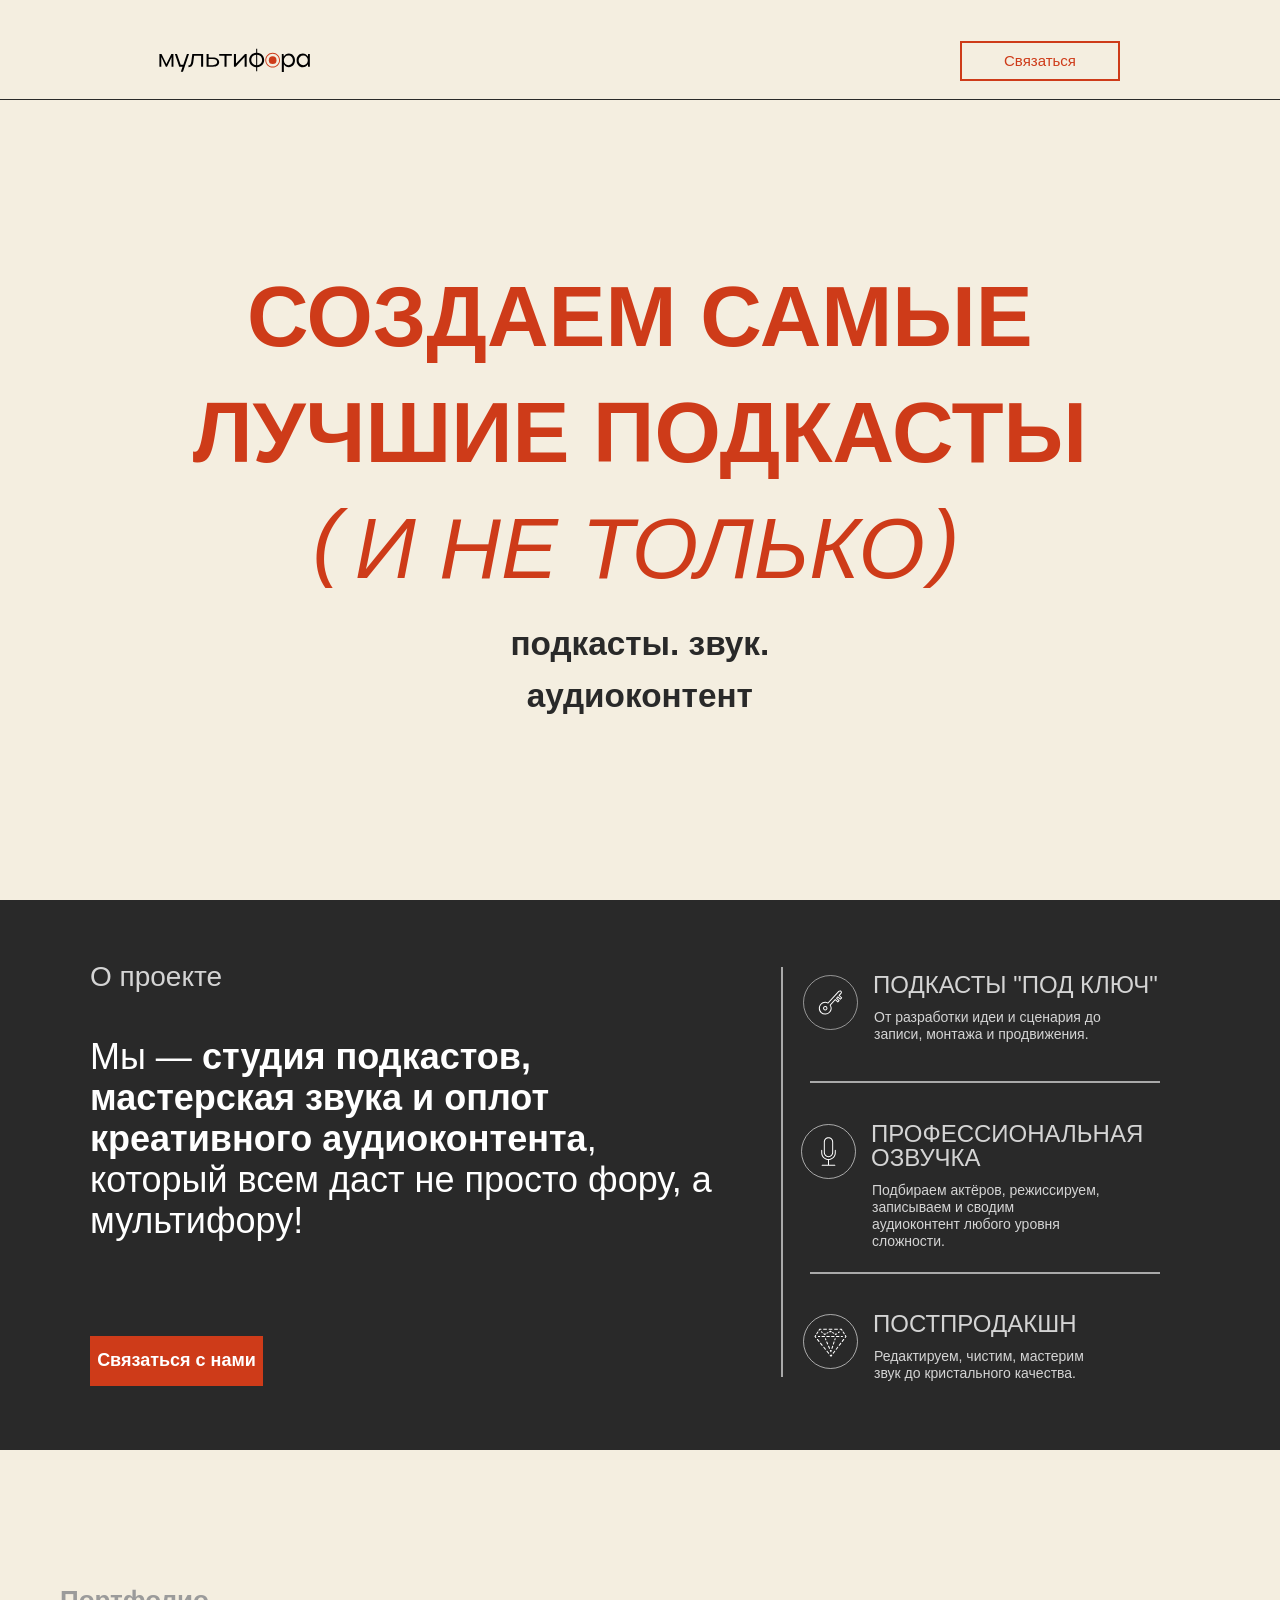
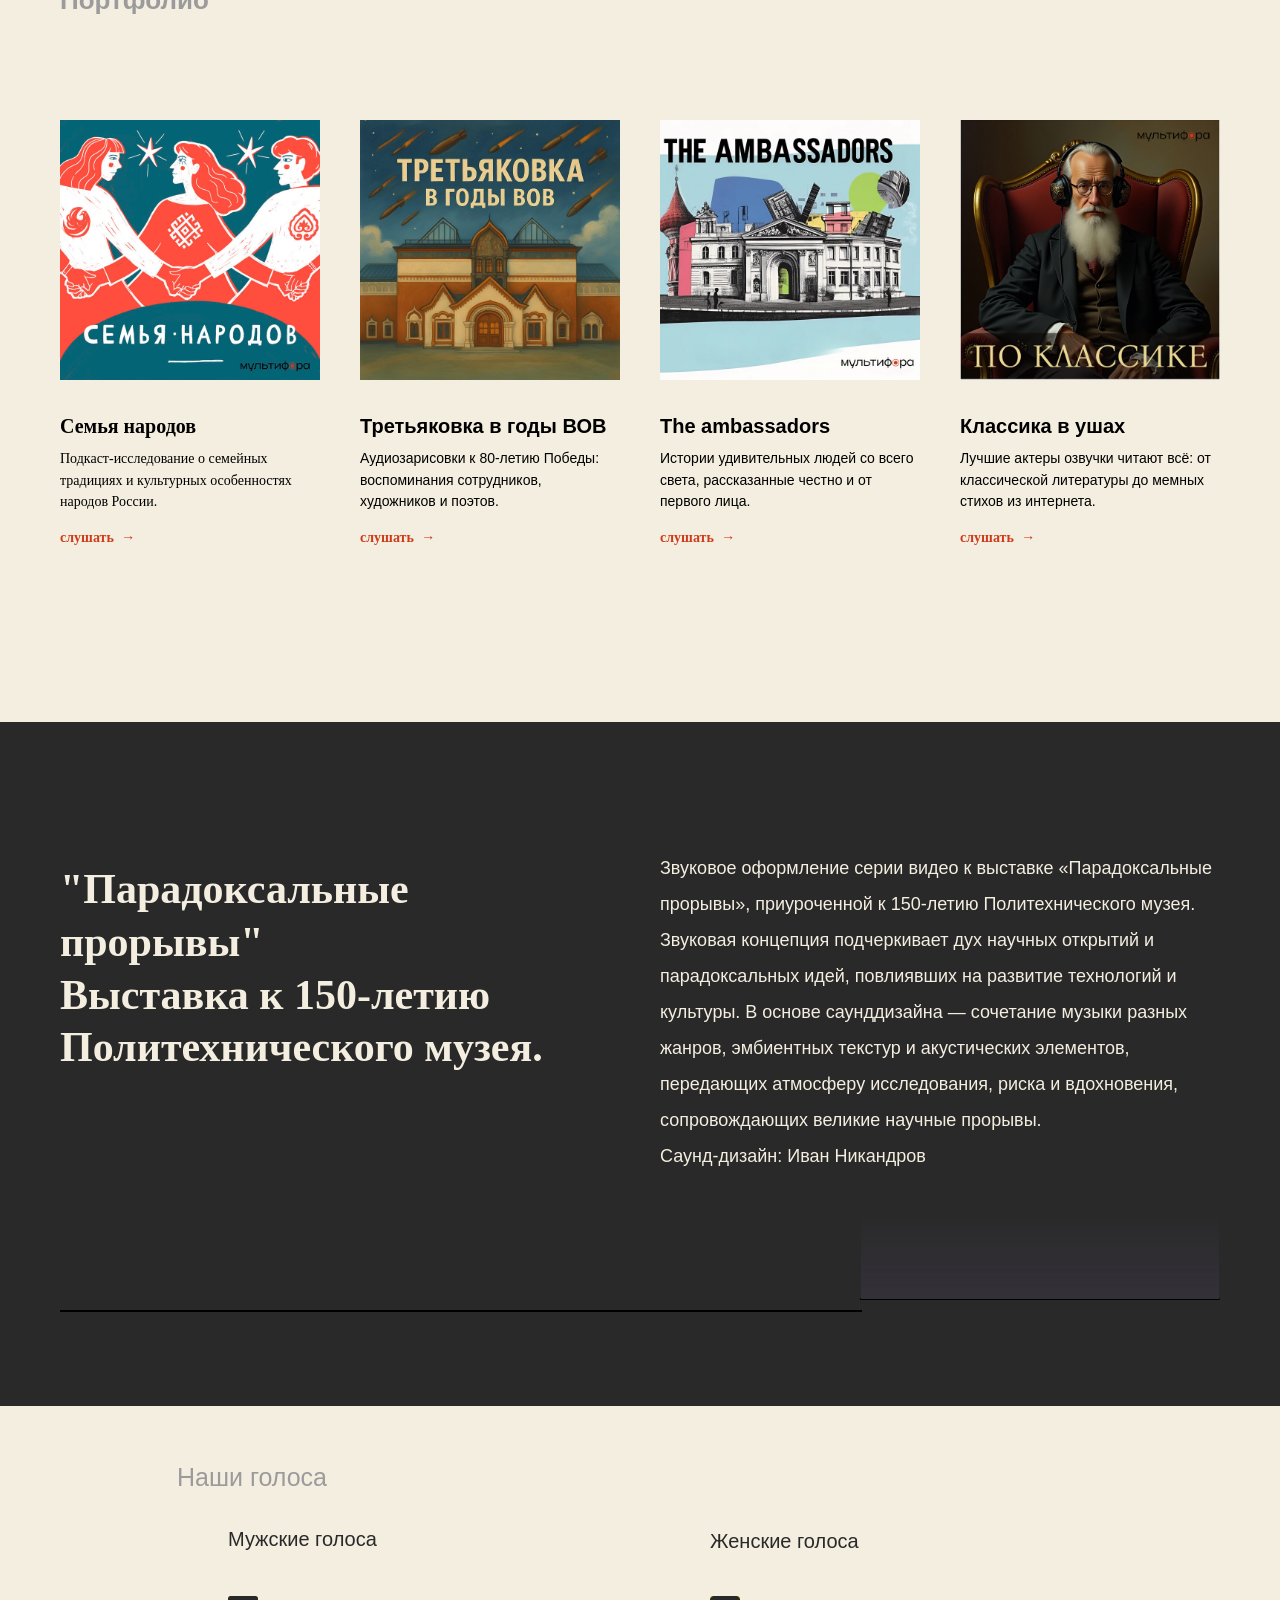
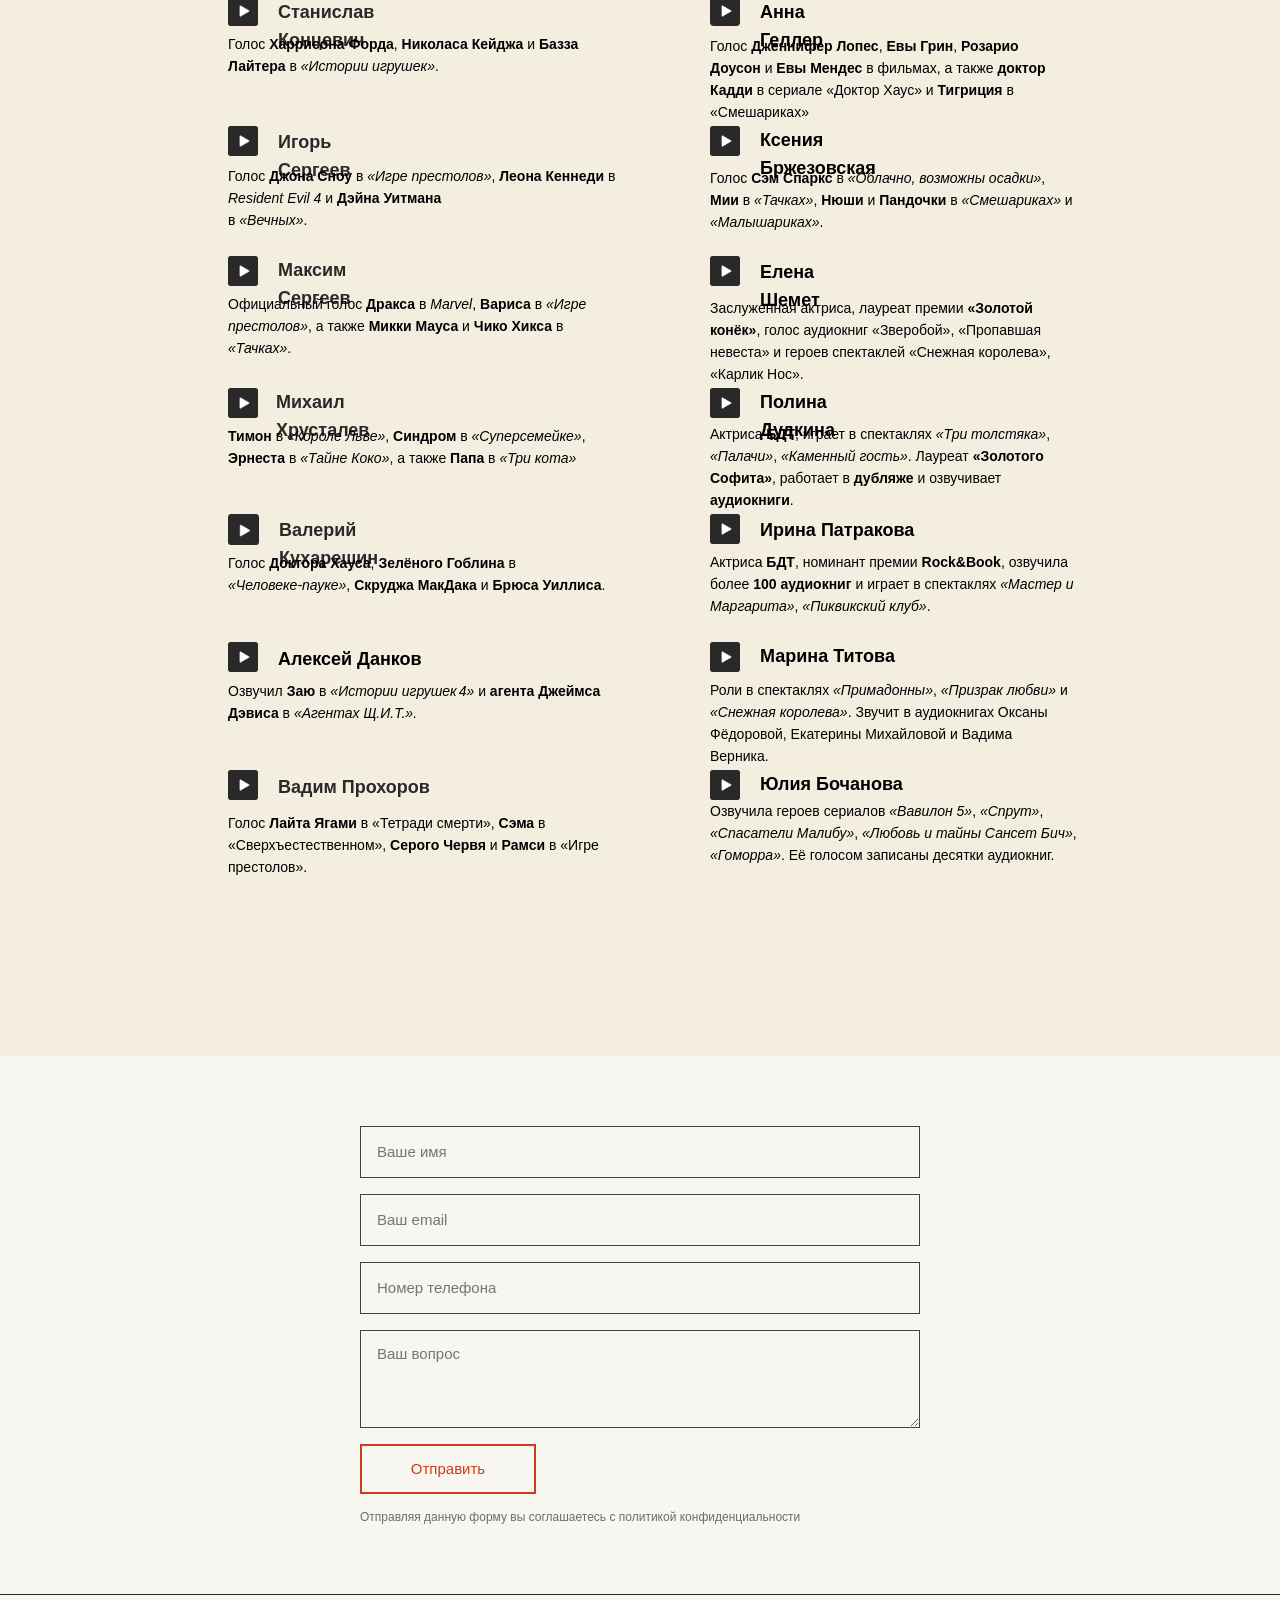
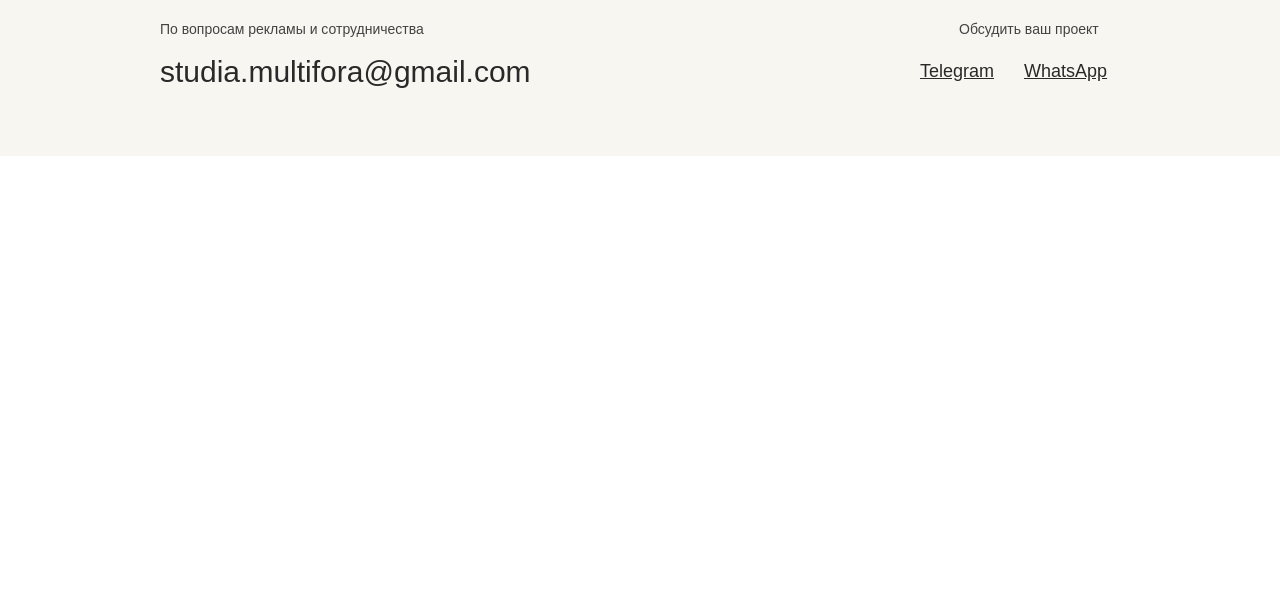
==== commit fe62378b: "Rename index_1.html to index.html" ====
--- a/index.html
+++ b/index.html
@@ -5,10 +5,10 @@
 </style> <meta charset="utf-8" /> <meta http-equiv="Content-Type" content="text/html; charset=utf-8" /> <meta name="viewport" content="width=device-width, initial-scale=1.0" /> <!--metatextblock--> <title>Мультифора — студия подкастов и аудиоконтента</title> <meta name="description" content="Создаем подкасты под ключ. Озвучиваем аудиоконтент." /> <meta property="og:url" content="https://multifora.su" /> <meta property="og:title" content="Мультифора — студия подкастов и аудиоконтента" /> <meta property="og:description" content="Создаем подкасты под ключ. Озвучиваем аудиоконтент." /> <meta property="og:type" content="website" /> <meta property="og:image" content="images/tild3565-6563-4935-b234-616533626661__logo_.png" /> <link rel="canonical" href="https://multifora.su"> <!--/metatextblock--> <meta name="format-detection" content="telephone=no" /> <meta http-equiv="x-dns-prefetch-control" content="on"> <link rel="dns-prefetch" href="https://ws.tildacdn.com">  <!--favicons--> <link rel="icon" type="image/png" sizes="32x32" href="images/tild3237-3236-4661-b638-306561663635__favicon.png" media="(prefers-color-scheme: light)"/> <link rel="icon" type="image/png" sizes="32x32" href="images/tild3930-6461-4166-b235-646264323233__favicon.png" media="(prefers-color-scheme: dark)"/> <link rel="icon" type="image/svg+xml" sizes="any" href="images/tild3338-6339-4233-a137-383361363163__favicon.svg"> <link rel="apple-touch-icon" type="image/png" href="images/tild6261-6333-4339-b964-383066323536__favicon.png"> <link rel="icon" type="image/png" sizes="192x192" href="images/tild6261-6333-4339-b964-383066323536__favicon.png"> <!--/favicons--> <!-- Assets --> <script src="https://neo.tildacdn.com/js/tilda-fallback-1.0.min.js" async charset="utf-8"></script> <link rel="stylesheet" href="css/tilda-grid-3.0.min.css" type="text/css" media="all" onerror="this.loaderr='y';"/> <link rel="stylesheet" href="css/tilda-blocks-page53721027.min.css?t=1785213112" type="text/css" media="all" onerror="this.loaderr='y';" /> <link rel="stylesheet" href="css/tilda-animation-2.0.min.css" type="text/css" media="all" onerror="this.loaderr='y';" /> <link rel="stylesheet" href="css/tilda-popup-1.1.min.css" type="text/css" media="print" onload="this.media='all';" onerror="this.loaderr='y';" /> <noscript><link rel="stylesheet" href="css/tilda-popup-1.1.min.css" type="text/css" media="all" /></noscript> <link rel="stylesheet" href="css/tilda-forms-1.0.min.css" type="text/css" media="all" onerror="this.loaderr='y';" /> <link rel="stylesheet" href="css/tilda-cards-1.0.min.css" type="text/css" media="all" onerror="this.loaderr='y';" /> <link rel="stylesheet" href="css/fonts-tildasans.css" type="text/css" media="all" onerror="this.loaderr='y';" /> <script nomodule src="js/tilda-polyfill-1.0.min.js" charset="utf-8"></script> <script type="text/javascript">function t_onReady(func) {if(document.readyState!='loading') {func();} else {document.addEventListener('DOMContentLoaded',func);}}
 function t_onFuncLoad(funcName,okFunc,time) {if(typeof window[funcName]==='function') {okFunc();} else {setTimeout(function() {t_onFuncLoad(funcName,okFunc,time);},(time||100));}}function t396_initialScale(t){var e=document.getElementById("rec"+t);if(e){var i=e.querySelector(".t396__artboard");if(i){window.tn_scale_initial_window_width||(window.tn_scale_initial_window_width=document.documentElement.clientWidth);var a=window.tn_scale_initial_window_width,r=[],n,l=i.getAttribute("data-artboard-screens");if(l){l=l.split(",");for(var o=0;o<l.length;o++)r[o]=parseInt(l[o],10)}else r=[320,480,640,960,1200];for(var o=0;o<r.length;o++){var d=r[o];a>=d&&(n=d)}var _="edit"===window.allrecords.getAttribute("data-tilda-mode"),c="center"===t396_getFieldValue(i,"valign",n,r),s="grid"===t396_getFieldValue(i,"upscale",n,r),w=t396_getFieldValue(i,"height_vh",n,r),g=t396_getFieldValue(i,"height",n,r),u=!!window.opr&&!!window.opr.addons||!!window.opera||-1!==navigator.userAgent.indexOf(" OPR/");if(!_&&c&&!s&&!w&&g&&!u){var h=parseFloat((a/n).toFixed(3)),f=[i,i.querySelector(".t396__carrier"),i.querySelector(".t396__filter")],v=Math.floor(parseInt(g,10)*h)+"px",p;i.style.setProperty("--initial-scale-height",v);for(var o=0;o<f.length;o++)f[o].style.setProperty("height","var(--initial-scale-height)");t396_scaleInitial__getElementsToScale(i).forEach((function(t){t.style.zoom=h}))}}}}function t396_scaleInitial__getElementsToScale(t){return t?Array.prototype.slice.call(t.children).filter((function(t){return t&&(t.classList.contains("t396__elem")||t.classList.contains("t396__group"))})):[]}function t396_getFieldValue(t,e,i,a){var r,n=a[a.length-1];if(!(r=i===n?t.getAttribute("data-artboard-"+e):t.getAttribute("data-artboard-"+e+"-res-"+i)))for(var l=0;l<a.length;l++){var o=a[l];if(!(o<=i)&&(r=o===n?t.getAttribute("data-artboard-"+e):t.getAttribute("data-artboard-"+e+"-res-"+o)))break}return r}window.TN_SCALE_INITIAL_VER="1.0",window.tn_scale_initial_window_width=null;</script> <script src="js/tilda-scripts-3.0.min.js" charset="utf-8" defer onerror="this.loaderr='y';"></script> <script src="js/tilda-blocks-page53721027.min.js?t=1785213112" charset="utf-8" async onerror="this.loaderr='y';"></script> <script src="js/lazyload-1.3.min.export.js" charset="utf-8" async onerror="this.loaderr='y';"></script> <script src="js/tilda-animation-2.0.min.js" charset="utf-8" async onerror="this.loaderr='y';"></script> <script src="js/tilda-zero-1.1.min.js" charset="utf-8" async onerror="this.loaderr='y';"></script> <script src="js/tilda-popup-1.0.min.js" charset="utf-8" async onerror="this.loaderr='y';"></script> <script src="js/tilda-cards-1.0.min.js" charset="utf-8" async onerror="this.loaderr='y';"></script> <script src="js/tilda-t937-videoplaylist-1.0.min.js" charset="utf-8" async onerror="this.loaderr='y';"></script> <script src="js/tilda-forms-1.0.min.js" charset="utf-8" async onerror="this.loaderr='y';"></script> <script src="js/tilda-zero-forms-1.0.min.js" charset="utf-8" async onerror="this.loaderr='y';"></script> <script src="js/tilda-animation-sbs-1.0.min.js" charset="utf-8" async onerror="this.loaderr='y';"></script> <script src="js/tilda-zero-scale-1.0.min.js" charset="utf-8" async onerror="this.loaderr='y';"></script> <script src="js/tilda-events-1.0.min.js" charset="utf-8" async onerror="this.loaderr='y';"></script> <!-- nominify begin --><script src="https://cdn.postnikovmd.com/tilda@1.4/mods.min.js"></script><!-- nominify end --><script type="text/javascript">window.dataLayer=window.dataLayer||[];</script> <!-- Global Site Tag (gtag.js) - Google Analytics --> <script type="text/javascript" data-tilda-cookie-type="analytics">window.mainTracker='gtag';window.gtagTrackerID='G-4R2ETKHN1M';function gtag(){dataLayer.push(arguments);}
 setTimeout(function(){(function(w,d,s,i){var f=d.getElementsByTagName(s)[0],j=d.createElement(s);j.async=true;j.src='https://www.googletagmanager.com/gtag/js?id='+i;f.parentNode.insertBefore(j,f);gtag('js',new Date());gtag('config',i,{'anonymize_ip':true});})(window,document,'script',window.gtagTrackerID);},2000);</script> <script type="text/javascript">(function() {var ttt='cebo';var tt='oog';var re=new RegExp("bot|g" + tt + "le|yandex|baidu|bing|msn|duckduckbot|teoma|slurp|crawler|spider|robot|crawling|fa" + ttt + "ok","i");if((re.test(navigator.userAgent))===false&&typeof(sessionStorage)!='undefined'&&sessionStorage.getItem('visited')!=='y'&&document.visibilityState){var style=document.createElement('style');style.type='text/css';style.innerHTML='@media screen and (min-width: 980px) {.t-records {opacity: 0;}.t-records_animated {-webkit-transition: opacity ease-in-out .2s;-moz-transition: opacity ease-in-out .2s;-o-transition: opacity ease-in-out .2s;transition: opacity ease-in-out .2s;}.t-records.t-records_visible {opacity: 1;}}';document.getElementsByTagName('head')[0].appendChild(style);function t_setvisRecs(){var alr=document.querySelectorAll('.t-records');Array.prototype.forEach.call(alr,function(el) {el.classList.add("t-records_animated");});setTimeout(function() {Array.prototype.forEach.call(alr,function(el) {el.classList.add("t-records_visible");});sessionStorage.setItem("visited","y");},400);}
-document.addEventListener('DOMCoВСТАВЬТЕ_ID_ФОРМЫntentLoaded',t_setvisRecs);}})();</script></head> <body class="t-body" style="margin:0;"> <!--allrecords--> <div id="allrecords" data-tilda-export="yes" class="t-records" data-hook="blocks-collection-content-node" data-tilda-project-id="12752687" data-tilda-page-id="53721027" data-tilda-formskey="41717a95af543ea21d220ad312752687" data-tilda-cookie="no" data-tilda-lazy="yes" data-tilda-root-zone="one" data-tilda-project-headcode="yes" data-tilda-project-country="TH"> <div id="rec788311278" class="r t-rec" style=" " data-animationappear="off" data-record-type="396"> <!-- T396 --> <style>#rec788311278 .t396__artboard {position:fixed;width:100%;left:0;top:0;z-index:990;}#rec788311278 .t396__artboard {height:100px;background-color:#f4eee0;}#rec788311278 .t396__filter {height:100px;}#rec788311278 .t396__carrier{height:100px;background-position:center center;background-attachment:scroll;background-size:cover;background-repeat:no-repeat;}@media screen and (max-width:1399px) {#rec788311278 .t396__artboard,#rec788311278 .t396__filter,#rec788311278 .t396__carrier {}#rec788311278 .t396__filter {}#rec788311278 .t396__carrier {background-attachment:scroll;}}@media screen and (max-width:959px) {#rec788311278 .t396__artboard,#rec788311278 .t396__filter,#rec788311278 .t396__carrier {}#rec788311278 .t396__filter {}#rec788311278 .t396__carrier {background-attachment:scroll;}}@media screen and (max-width:639px) {#rec788311278 .t396__artboard,#rec788311278 .t396__filter,#rec788311278 .t396__carrier {}#rec788311278 .t396__filter {}#rec788311278 .t396__carrier {background-attachment:scroll;}}@media screen and (max-width:479px) {#rec788311278 .t396__artboard,#rec788311278 .t396__filter,#rec788311278 .t396__carrier {height:60px;}#rec788311278 .t396__filter {}#rec788311278 .t396__carrier {background-attachment:scroll;}}#rec788311278 .tn-elem[data-elem-id="1726464495826"]{color:#ce3b19;text-align:center;z-index:3;top:37px;;left:calc(50% - 700px + 1240px);;width:160px;height:40px;}#rec788311278 .tn-elem[data-elem-id="1726464495826"] .tn-atom{color:#ce3b19;font-size:15px;font-family:var(--t-text-font,Arial);line-height:1.55;font-weight:500;border-radius:0px 0px 0px 0px;background-position:center center;--t396-borderwidth:2px;--t396-bordercolor:#ce3b19;--t396-speedhover:0s;transition:background-color var(--t396-speedhover,0s) ease-in-out,color var(--t396-speedhover,0s) ease-in-out,border-color var(--t396-speedhover,0s) ease-in-out,box-shadow var(--t396-shadowshoverspeed,0.2s) ease-in-out;--t396-bgcolor-hover-color:#ce3b19;--t396-bgcolor-hover-image:none;--t396-bordercolor-hover:#ce3b19;-webkit-box-pack:center;-ms-flex-pack:center;justify-content:center;padding:0;border-width:var(--t396-borderwidth,0);border-style:var(--t396-borderstyle,solid);border-color:var(--t396-bordercolor,transparent);}#rec788311278 .tn-elem[data-elem-id="1726464495826"] .tn-atom::after{display:none;}#rec788311278 .tn-elem[data-elem-id="1726464495826"] .tn-atom .tn-atom__button-content{column-gap:10px;padding:0px 0px 0px 0px;}#rec788311278 .tn-elem[data-elem-id="1726464495826"] .tn-atom .tn-atom__button-text{transition:color var(--t396-speedhover,0s) ease-in-out;color:#ce3b19;}#rec788311278 .tn-elem[data-elem-id="1726464495826"] .tn-atom .tn-atom__button-border::before{display:none;}#rec788311278 .tn-elem[data-elem-id="1726464495826"] .tn-atom .tn-atom__button-border::after{display:none;}@media (hover),(min-width:0\0){#rec788311278 .tn-elem[data-elem-id="1726464495826"] .tn-atom:hover::after{opacity:0;}#rec788311278 .tn-elem[data-elem-id="1726464495826"] .tn-atom:hover{animation-name:none;background-color:var(--t396-bgcolor-hover-color,var(--t396-bgcolor-color,transparent));}}@media (hover),(min-width:0\0){#rec788311278 .tn-elem[data-elem-id="1726464495826"] .tn-atom:hover{border-style:var(--t396-borderstyle,solid);border-color:var(--t396-bordercolor-hover,var(--t396-bordercolor,transparent));}}@media (hover),(min-width:0\0){#rec788311278 .tn-elem[data-elem-id="1726464495826"] .tn-atom:hover{color:#f4eee0;}#rec788311278 .tn-elem[data-elem-id="1726464495826"] .tn-atom:hover .tn-atom__button-text{color:#f4eee0;}}@media screen and (max-width:1399px){#rec788311278 .tn-elem[data-elem-id="1726464495826"]{display:block;top:41px;;left:calc(50% - 480px + 800px);;width:px;}#rec788311278 .tn-elem[data-elem-id="1726464495826"] .tn-atom{white-space:normal;background-size:cover;padding:0;border-width:var(--t396-borderwidth,0);border-style:var(--t396-borderstyle,solid);border-color:var(--t396-bordercolor,transparent);}#rec788311278 .tn-elem[data-elem-id="1726464495826"] .tn-atom::after{display:none;}#rec788311278 .tn-elem[data-elem-id="1726464495826"] .tn-atom .tn-atom__button-text{overflow:visible;}#rec788311278 .tn-elem[data-elem-id="1726464495826"] .tn-atom .tn-atom__button-border::before{display:none;}#rec788311278 .tn-elem[data-elem-id="1726464495826"] .tn-atom .tn-atom__button-border::after{display:none;}@media (hover),(min-width:0\0){#rec788311278 .tn-elem[data-elem-id="1726464495826"] .tn-atom:hover::after{opacity:0;}#rec788311278 .tn-elem[data-elem-id="1726464495826"] .tn-atom:hover{animation-name:none;background-color:var(--t396-bgcolor-hover-color,var(--t396-bgcolor-color,transparent));}}@media (hover),(min-width:0\0){#rec788311278 .tn-elem[data-elem-id="1726464495826"] .tn-atom:hover{border-style:var(--t396-borderstyle,solid);border-color:var(--t396-bordercolor-hover,var(--t396-bordercolor,transparent));}}}@media screen and (max-width:959px){#rec788311278 .tn-elem[data-elem-id="1726464495826"]{display:block;top:38px;;left:calc(50% - 320px + 480px);;width:px;}#rec788311278 .tn-elem[data-elem-id="1726464495826"] .tn-atom{white-space:normal;background-size:cover;padding:0;border-width:var(--t396-borderwidth,0);border-style:var(--t396-borderstyle,solid);border-color:var(--t396-bordercolor,transparent);}#rec788311278 .tn-elem[data-elem-id="1726464495826"] .tn-atom::after{display:none;}#rec788311278 .tn-elem[data-elem-id="1726464495826"] .tn-atom .tn-atom__button-text{overflow:visible;}#rec788311278 .tn-elem[data-elem-id="1726464495826"] .tn-atom .tn-atom__button-border::before{display:none;}#rec788311278 .tn-elem[data-elem-id="1726464495826"] .tn-atom .tn-atom__button-border::after{display:none;}@media (hover),(min-width:0\0){#rec788311278 .tn-elem[data-elem-id="1726464495826"] .tn-atom:hover::after{opacity:0;}#rec788311278 .tn-elem[data-elem-id="1726464495826"] .tn-atom:hover{animation-name:none;background-color:var(--t396-bgcolor-hover-color,var(--t396-bgcolor-color,transparent));}}@media (hover),(min-width:0\0){#rec788311278 .tn-elem[data-elem-id="1726464495826"] .tn-atom:hover{border-style:var(--t396-borderstyle,solid);border-color:var(--t396-bordercolor-hover,var(--t396-bordercolor,transparent));}}}@media screen and (max-width:639px){#rec788311278 .tn-elem[data-elem-id="1726464495826"]{display:block;top:41px;;left:calc(50% - 240px + 312px);;width:px;}#rec788311278 .tn-elem[data-elem-id="1726464495826"] .tn-atom{white-space:normal;background-size:cover;padding:0;border-width:var(--t396-borderwidth,0);border-style:var(--t396-borderstyle,solid);border-color:var(--t396-bordercolor,transparent);}#rec788311278 .tn-elem[data-elem-id="1726464495826"] .tn-atom::after{display:none;}#rec788311278 .tn-elem[data-elem-id="1726464495826"] .tn-atom .tn-atom__button-text{overflow:visible;}#rec788311278 .tn-elem[data-elem-id="1726464495826"] .tn-atom .tn-atom__button-border::before{display:none;}#rec788311278 .tn-elem[data-elem-id="1726464495826"] .tn-atom .tn-atom__button-border::after{display:none;}@media (hover),(min-width:0\0){#rec788311278 .tn-elem[data-elem-id="1726464495826"] .tn-atom:hover::after{opacity:0;}#rec788311278 .tn-elem[data-elem-id="1726464495826"] .tn-atom:hover{animation-name:none;background-color:var(--t396-bgcolor-hover-color,var(--t396-bgcolor-color,transparent));}}@media (hover),(min-width:0\0){#rec788311278 .tn-elem[data-elem-id="1726464495826"] .tn-atom:hover{border-style:var(--t396-borderstyle,solid);border-color:var(--t396-bordercolor-hover,var(--t396-bordercolor,transparent));}}}@media screen and (max-width:479px){#rec788311278 .tn-elem[data-elem-id="1726464495826"]{display:block;top:-178px;;left:calc(50% - 160px + 70px);;width:px;}#rec788311278 .tn-elem[data-elem-id="1726464495826"] .tn-atom{white-space:normal;background-size:cover;padding:0;border-width:var(--t396-borderwidth,0);border-style:var(--t396-borderstyle,solid);border-color:var(--t396-bordercolor,transparent);}#rec788311278 .tn-elem[data-elem-id="1726464495826"] .tn-atom::after{display:none;}#rec788311278 .tn-elem[data-elem-id="1726464495826"] .tn-atom .tn-atom__button-text{overflow:visible;}#rec788311278 .tn-elem[data-elem-id="1726464495826"] .tn-atom .tn-atom__button-border::before{display:none;}#rec788311278 .tn-elem[data-elem-id="1726464495826"] .tn-atom .tn-atom__button-border::after{display:none;}@media (hover),(min-width:0\0){#rec788311278 .tn-elem[data-elem-id="1726464495826"] .tn-atom:hover::after{opacity:0;}#rec788311278 .tn-elem[data-elem-id="1726464495826"] .tn-atom:hover{animation-name:none;background-color:var(--t396-bgcolor-hover-color,var(--t396-bgcolor-color,transparent));}}@media (hover),(min-width:0\0){#rec788311278 .tn-elem[data-elem-id="1726464495826"] .tn-atom:hover{border-style:var(--t396-borderstyle,solid);border-color:var(--t396-bordercolor-hover,var(--t396-bordercolor,transparent));}}}#rec788311278 .tn-elem[data-elem-id="1726715434640"]{z-index:3;top:35px;;left:calc(50% - 700px + -2px);;width:200px;height:auto;}#rec788311278 .tn-elem[data-elem-id="1726715434640"] .tn-atom{border-radius:0px 0px 0px 0px;background-position:center center;border-width:var(--t396-borderwidth,0);border-style:var(--t396-borderstyle,solid);border-color:var(--t396-bordercolor,transparent);transition:background-color var(--t396-speedhover,0s) ease-in-out,color var(--t396-speedhover,0s) ease-in-out,border-color var(--t396-speedhover,0s) ease-in-out,box-shadow var(--t396-shadowshoverspeed,0.2s) ease-in-out;}#rec788311278 .tn-elem[data-elem-id="1726715434640"] .tn-atom__img{border-radius:0px 0px 0px 0px;object-position:center center;}@media screen and (max-width:1399px){#rec788311278 .tn-elem[data-elem-id="1726715434640"]{display:table;top:41px;;left:calc(50% - 480px + -14px);;width:181px;height:auto;}}@media screen and (max-width:959px){#rec788311278 .tn-elem[data-elem-id="1726715434640"]{display:table;top:41px;;left:calc(50% - 320px + -13px);;width:181px;height:auto;}}@media screen and (max-width:639px){#rec788311278 .tn-elem[data-elem-id="1726715434640"]{display:table;top:43px;;left:calc(50% - 240px + -1px);;width:178px;height:auto;}}@media screen and (max-width:479px){#rec788311278 .tn-elem[data-elem-id="1726715434640"]{display:table;top:14px;;left:calc(50% - 160px + 70px);;width:180px;height:auto;}}#rec788311278 .tn-elem[data-elem-id="1738550744086"]{z-index:3;top:99px;;left:calc(50% - 700px + -200px);;width:1800px;height:1px;}#rec788311278 .tn-elem[data-elem-id="1738550744086"] .tn-atom{border-radius:0px 0px 0px 0px;background-color:#292929;background-position:center center;border-width:var(--t396-borderwidth,0);border-style:var(--t396-borderstyle,solid);border-color:var(--t396-bordercolor,transparent);transition:background-color var(--t396-speedhover,0s) ease-in-out,color var(--t396-speedhover,0s) ease-in-out,border-color var(--t396-speedhover,0s) ease-in-out,box-shadow var(--t396-shadowshoverspeed,0.2s) ease-in-out;}@media screen and (max-width:1399px){#rec788311278 .tn-elem[data-elem-id="1738550744086"]{display:table;}}@media screen and (max-width:959px){#rec788311278 .tn-elem[data-elem-id="1738550744086"]{display:table;}}@media screen and (max-width:639px){#rec788311278 .tn-elem[data-elem-id="1738550744086"]{display:table;}}@media screen and (max-width:479px){#rec788311278 .tn-elem[data-elem-id="1738550744086"]{display:table;top:59px;;left:calc(50% - 160px + -640px);;}}</style> <div class='t396'> <div class="t396__artboard" data-artboard-recid="788311278" data-artboard-screens="320,480,640,960,1400" data-artboard-height="100" data-artboard-valign="center" data-artboard-upscale="grid" data-artboard-pos="fixed" data-artboard-height-res-320="60"> <div class="t396__carrier" data-artboard-recid="788311278"></div> <div class="t396__filter" data-artboard-recid="788311278"></div> <div class='t396__elem tn-elem tn-elem__7883112781726464495826' data-elem-id='1726464495826' data-elem-type='button' data-field-top-value="37" data-field-left-value="1240" data-field-height-value="40" data-field-width-value="160" data-field-axisy-value="top" data-field-axisx-value="left" data-field-container-value="grid" data-field-topunits-value="px" data-field-leftunits-value="px" data-field-heightunits-value="px" data-field-widthunits-value="px" data-field-textfit-value="fixedsize" data-field-widthmode-value="fixed" data-field-heightmode-value="fixed" data-field-fontsize-value="15" data-field-top-res-320-value="-178" data-field-left-res-320-value="70" data-field-top-res-480-value="41" data-field-left-res-480-value="312" data-field-top-res-640-value="38" data-field-left-res-640-value="480" data-field-top-res-960-value="41" data-field-left-res-960-value="800"> <a class='tn-atom' href="https://multifora.su/#contacts"> <div class='tn-atom__button-content'> <span class="tn-atom__button-text">Связаться</span> </div> <span class="tn-atom__button-border"></span> </a> </div> <div class='t396__elem tn-elem tn-elem__7883112781726715434640' data-elem-id='1726715434640' data-elem-type='image' data-field-top-value="35" data-field-left-value="-2" data-field-height-value="43" data-field-width-value="200" data-field-axisy-value="top" data-field-axisx-value="left" data-field-container-value="grid" data-field-topunits-value="px" data-field-leftunits-value="px" data-field-heightunits-value="px" data-field-widthunits-value="px" data-field-imagefit-value="auto" data-field-filewidth-value="1500" data-field-fileheight-value="323" data-field-widthmode-value="fixed" data-field-heightmode-value="hug" data-field-top-res-320-value="14" data-field-left-res-320-value="70" data-field-height-res-320-value="39" data-field-width-res-320-value="180" data-field-top-res-480-value="43" data-field-left-res-480-value="-1" data-field-height-res-480-value="38" data-field-width-res-480-value="178" data-field-top-res-640-value="41" data-field-left-res-640-value="-13" data-field-height-res-640-value="39" data-field-width-res-640-value="181" data-field-top-res-960-value="41" data-field-left-res-960-value="-14" data-field-height-res-960-value="39" data-field-width-res-960-value="181"> <div class='tn-atom'> <img class='tn-atom__img t-img' data-original='images/tild6238-3239-4139-b064-303233643938___.svg'
+document.addEventListener('DOMContentLoaded',t_setvisRecs);}})();</script></head> <body class="t-body" style="margin:0;"> <!--allrecords--> <div id="allrecords" data-tilda-export="yes" class="t-records" data-hook="blocks-collection-content-node" data-tilda-project-id="12752687" data-tilda-page-id="53721027" data-tilda-formskey="41717a95af543ea21d220ad312752687" data-tilda-cookie="no" data-tilda-lazy="yes" data-tilda-root-zone="one" data-tilda-project-headcode="yes" data-tilda-project-country="TH"> <div id="rec788311278" class="r t-rec" style=" " data-animationappear="off" data-record-type="396"> <!-- T396 --> <style>#rec788311278 .t396__artboard {position:fixed;width:100%;left:0;top:0;z-index:990;}#rec788311278 .t396__artboard {height:100px;background-color:#f4eee0;}#rec788311278 .t396__filter {height:100px;}#rec788311278 .t396__carrier{height:100px;background-position:center center;background-attachment:scroll;background-size:cover;background-repeat:no-repeat;}@media screen and (max-width:1399px) {#rec788311278 .t396__artboard,#rec788311278 .t396__filter,#rec788311278 .t396__carrier {}#rec788311278 .t396__filter {}#rec788311278 .t396__carrier {background-attachment:scroll;}}@media screen and (max-width:959px) {#rec788311278 .t396__artboard,#rec788311278 .t396__filter,#rec788311278 .t396__carrier {}#rec788311278 .t396__filter {}#rec788311278 .t396__carrier {background-attachment:scroll;}}@media screen and (max-width:639px) {#rec788311278 .t396__artboard,#rec788311278 .t396__filter,#rec788311278 .t396__carrier {}#rec788311278 .t396__filter {}#rec788311278 .t396__carrier {background-attachment:scroll;}}@media screen and (max-width:479px) {#rec788311278 .t396__artboard,#rec788311278 .t396__filter,#rec788311278 .t396__carrier {height:60px;}#rec788311278 .t396__filter {}#rec788311278 .t396__carrier {background-attachment:scroll;}}#rec788311278 .tn-elem[data-elem-id="1726464495826"]{color:#ce3b19;text-align:center;z-index:3;top:37px;;left:calc(50% - 700px + 1240px);;width:160px;height:40px;}#rec788311278 .tn-elem[data-elem-id="1726464495826"] .tn-atom{color:#ce3b19;font-size:15px;font-family:var(--t-text-font,Arial);line-height:1.55;font-weight:500;border-radius:0px 0px 0px 0px;background-position:center center;--t396-borderwidth:2px;--t396-bordercolor:#ce3b19;--t396-speedhover:0s;transition:background-color var(--t396-speedhover,0s) ease-in-out,color var(--t396-speedhover,0s) ease-in-out,border-color var(--t396-speedhover,0s) ease-in-out,box-shadow var(--t396-shadowshoverspeed,0.2s) ease-in-out;--t396-bgcolor-hover-color:#ce3b19;--t396-bgcolor-hover-image:none;--t396-bordercolor-hover:#ce3b19;-webkit-box-pack:center;-ms-flex-pack:center;justify-content:center;padding:0;border-width:var(--t396-borderwidth,0);border-style:var(--t396-borderstyle,solid);border-color:var(--t396-bordercolor,transparent);}#rec788311278 .tn-elem[data-elem-id="1726464495826"] .tn-atom::after{display:none;}#rec788311278 .tn-elem[data-elem-id="1726464495826"] .tn-atom .tn-atom__button-content{column-gap:10px;padding:0px 0px 0px 0px;}#rec788311278 .tn-elem[data-elem-id="1726464495826"] .tn-atom .tn-atom__button-text{transition:color var(--t396-speedhover,0s) ease-in-out;color:#ce3b19;}#rec788311278 .tn-elem[data-elem-id="1726464495826"] .tn-atom .tn-atom__button-border::before{display:none;}#rec788311278 .tn-elem[data-elem-id="1726464495826"] .tn-atom .tn-atom__button-border::after{display:none;}@media (hover),(min-width:0\0){#rec788311278 .tn-elem[data-elem-id="1726464495826"] .tn-atom:hover::after{opacity:0;}#rec788311278 .tn-elem[data-elem-id="1726464495826"] .tn-atom:hover{animation-name:none;background-color:var(--t396-bgcolor-hover-color,var(--t396-bgcolor-color,transparent));}}@media (hover),(min-width:0\0){#rec788311278 .tn-elem[data-elem-id="1726464495826"] .tn-atom:hover{border-style:var(--t396-borderstyle,solid);border-color:var(--t396-bordercolor-hover,var(--t396-bordercolor,transparent));}}@media (hover),(min-width:0\0){#rec788311278 .tn-elem[data-elem-id="1726464495826"] .tn-atom:hover{color:#f4eee0;}#rec788311278 .tn-elem[data-elem-id="1726464495826"] .tn-atom:hover .tn-atom__button-text{color:#f4eee0;}}@media screen and (max-width:1399px){#rec788311278 .tn-elem[data-elem-id="1726464495826"]{display:block;top:41px;;left:calc(50% - 480px + 800px);;width:px;}#rec788311278 .tn-elem[data-elem-id="1726464495826"] .tn-atom{white-space:normal;background-size:cover;padding:0;border-width:var(--t396-borderwidth,0);border-style:var(--t396-borderstyle,solid);border-color:var(--t396-bordercolor,transparent);}#rec788311278 .tn-elem[data-elem-id="1726464495826"] .tn-atom::after{display:none;}#rec788311278 .tn-elem[data-elem-id="1726464495826"] .tn-atom .tn-atom__button-text{overflow:visible;}#rec788311278 .tn-elem[data-elem-id="1726464495826"] .tn-atom .tn-atom__button-border::before{display:none;}#rec788311278 .tn-elem[data-elem-id="1726464495826"] .tn-atom .tn-atom__button-border::after{display:none;}@media (hover),(min-width:0\0){#rec788311278 .tn-elem[data-elem-id="1726464495826"] .tn-atom:hover::after{opacity:0;}#rec788311278 .tn-elem[data-elem-id="1726464495826"] .tn-atom:hover{animation-name:none;background-color:var(--t396-bgcolor-hover-color,var(--t396-bgcolor-color,transparent));}}@media (hover),(min-width:0\0){#rec788311278 .tn-elem[data-elem-id="1726464495826"] .tn-atom:hover{border-style:var(--t396-borderstyle,solid);border-color:var(--t396-bordercolor-hover,var(--t396-bordercolor,transparent));}}}@media screen and (max-width:959px){#rec788311278 .tn-elem[data-elem-id="1726464495826"]{display:block;top:38px;;left:calc(50% - 320px + 480px);;width:px;}#rec788311278 .tn-elem[data-elem-id="1726464495826"] .tn-atom{white-space:normal;background-size:cover;padding:0;border-width:var(--t396-borderwidth,0);border-style:var(--t396-borderstyle,solid);border-color:var(--t396-bordercolor,transparent);}#rec788311278 .tn-elem[data-elem-id="1726464495826"] .tn-atom::after{display:none;}#rec788311278 .tn-elem[data-elem-id="1726464495826"] .tn-atom .tn-atom__button-text{overflow:visible;}#rec788311278 .tn-elem[data-elem-id="1726464495826"] .tn-atom .tn-atom__button-border::before{display:none;}#rec788311278 .tn-elem[data-elem-id="1726464495826"] .tn-atom .tn-atom__button-border::after{display:none;}@media (hover),(min-width:0\0){#rec788311278 .tn-elem[data-elem-id="1726464495826"] .tn-atom:hover::after{opacity:0;}#rec788311278 .tn-elem[data-elem-id="1726464495826"] .tn-atom:hover{animation-name:none;background-color:var(--t396-bgcolor-hover-color,var(--t396-bgcolor-color,transparent));}}@media (hover),(min-width:0\0){#rec788311278 .tn-elem[data-elem-id="1726464495826"] .tn-atom:hover{border-style:var(--t396-borderstyle,solid);border-color:var(--t396-bordercolor-hover,var(--t396-bordercolor,transparent));}}}@media screen and (max-width:639px){#rec788311278 .tn-elem[data-elem-id="1726464495826"]{display:block;top:41px;;left:calc(50% - 240px + 312px);;width:px;}#rec788311278 .tn-elem[data-elem-id="1726464495826"] .tn-atom{white-space:normal;background-size:cover;padding:0;border-width:var(--t396-borderwidth,0);border-style:var(--t396-borderstyle,solid);border-color:var(--t396-bordercolor,transparent);}#rec788311278 .tn-elem[data-elem-id="1726464495826"] .tn-atom::after{display:none;}#rec788311278 .tn-elem[data-elem-id="1726464495826"] .tn-atom .tn-atom__button-text{overflow:visible;}#rec788311278 .tn-elem[data-elem-id="1726464495826"] .tn-atom .tn-atom__button-border::before{display:none;}#rec788311278 .tn-elem[data-elem-id="1726464495826"] .tn-atom .tn-atom__button-border::after{display:none;}@media (hover),(min-width:0\0){#rec788311278 .tn-elem[data-elem-id="1726464495826"] .tn-atom:hover::after{opacity:0;}#rec788311278 .tn-elem[data-elem-id="1726464495826"] .tn-atom:hover{animation-name:none;background-color:var(--t396-bgcolor-hover-color,var(--t396-bgcolor-color,transparent));}}@media (hover),(min-width:0\0){#rec788311278 .tn-elem[data-elem-id="1726464495826"] .tn-atom:hover{border-style:var(--t396-borderstyle,solid);border-color:var(--t396-bordercolor-hover,var(--t396-bordercolor,transparent));}}}@media screen and (max-width:479px){#rec788311278 .tn-elem[data-elem-id="1726464495826"]{display:block;top:-178px;;left:calc(50% - 160px + 70px);;width:px;}#rec788311278 .tn-elem[data-elem-id="1726464495826"] .tn-atom{white-space:normal;background-size:cover;padding:0;border-width:var(--t396-borderwidth,0);border-style:var(--t396-borderstyle,solid);border-color:var(--t396-bordercolor,transparent);}#rec788311278 .tn-elem[data-elem-id="1726464495826"] .tn-atom::after{display:none;}#rec788311278 .tn-elem[data-elem-id="1726464495826"] .tn-atom .tn-atom__button-text{overflow:visible;}#rec788311278 .tn-elem[data-elem-id="1726464495826"] .tn-atom .tn-atom__button-border::before{display:none;}#rec788311278 .tn-elem[data-elem-id="1726464495826"] .tn-atom .tn-atom__button-border::after{display:none;}@media (hover),(min-width:0\0){#rec788311278 .tn-elem[data-elem-id="1726464495826"] .tn-atom:hover::after{opacity:0;}#rec788311278 .tn-elem[data-elem-id="1726464495826"] .tn-atom:hover{animation-name:none;background-color:var(--t396-bgcolor-hover-color,var(--t396-bgcolor-color,transparent));}}@media (hover),(min-width:0\0){#rec788311278 .tn-elem[data-elem-id="1726464495826"] .tn-atom:hover{border-style:var(--t396-borderstyle,solid);border-color:var(--t396-bordercolor-hover,var(--t396-bordercolor,transparent));}}}#rec788311278 .tn-elem[data-elem-id="1726715434640"]{z-index:3;top:35px;;left:calc(50% - 700px + -2px);;width:200px;height:auto;}#rec788311278 .tn-elem[data-elem-id="1726715434640"] .tn-atom{border-radius:0px 0px 0px 0px;background-position:center center;border-width:var(--t396-borderwidth,0);border-style:var(--t396-borderstyle,solid);border-color:var(--t396-bordercolor,transparent);transition:background-color var(--t396-speedhover,0s) ease-in-out,color var(--t396-speedhover,0s) ease-in-out,border-color var(--t396-speedhover,0s) ease-in-out,box-shadow var(--t396-shadowshoverspeed,0.2s) ease-in-out;}#rec788311278 .tn-elem[data-elem-id="1726715434640"] .tn-atom__img{border-radius:0px 0px 0px 0px;object-position:center center;}@media screen and (max-width:1399px){#rec788311278 .tn-elem[data-elem-id="1726715434640"]{display:table;top:41px;;left:calc(50% - 480px + -14px);;width:181px;height:auto;}}@media screen and (max-width:959px){#rec788311278 .tn-elem[data-elem-id="1726715434640"]{display:table;top:41px;;left:calc(50% - 320px + -13px);;width:181px;height:auto;}}@media screen and (max-width:639px){#rec788311278 .tn-elem[data-elem-id="1726715434640"]{display:table;top:43px;;left:calc(50% - 240px + -1px);;width:178px;height:auto;}}@media screen and (max-width:479px){#rec788311278 .tn-elem[data-elem-id="1726715434640"]{display:table;top:14px;;left:calc(50% - 160px + 70px);;width:180px;height:auto;}}#rec788311278 .tn-elem[data-elem-id="1738550744086"]{z-index:3;top:99px;;left:calc(50% - 700px + -200px);;width:1800px;height:1px;}#rec788311278 .tn-elem[data-elem-id="1738550744086"] .tn-atom{border-radius:0px 0px 0px 0px;background-color:#292929;background-position:center center;border-width:var(--t396-borderwidth,0);border-style:var(--t396-borderstyle,solid);border-color:var(--t396-bordercolor,transparent);transition:background-color var(--t396-speedhover,0s) ease-in-out,color var(--t396-speedhover,0s) ease-in-out,border-color var(--t396-speedhover,0s) ease-in-out,box-shadow var(--t396-shadowshoverspeed,0.2s) ease-in-out;}@media screen and (max-width:1399px){#rec788311278 .tn-elem[data-elem-id="1738550744086"]{display:table;}}@media screen and (max-width:959px){#rec788311278 .tn-elem[data-elem-id="1738550744086"]{display:table;}}@media screen and (max-width:639px){#rec788311278 .tn-elem[data-elem-id="1738550744086"]{display:table;}}@media screen and (max-width:479px){#rec788311278 .tn-elem[data-elem-id="1738550744086"]{display:table;top:59px;;left:calc(50% - 160px + -640px);;}}</style> <div class='t396'> <div class="t396__artboard" data-artboard-recid="788311278" data-artboard-screens="320,480,640,960,1400" data-artboard-height="100" data-artboard-valign="center" data-artboard-upscale="grid" data-artboard-pos="fixed" data-artboard-height-res-320="60"> <div class="t396__carrier" data-artboard-recid="788311278"></div> <div class="t396__filter" data-artboard-recid="788311278"></div> <div class='t396__elem tn-elem tn-elem__7883112781726464495826' data-elem-id='1726464495826' data-elem-type='button' data-field-top-value="37" data-field-left-value="1240" data-field-height-value="40" data-field-width-value="160" data-field-axisy-value="top" data-field-axisx-value="left" data-field-container-value="grid" data-field-topunits-value="px" data-field-leftunits-value="px" data-field-heightunits-value="px" data-field-widthunits-value="px" data-field-textfit-value="fixedsize" data-field-widthmode-value="fixed" data-field-heightmode-value="fixed" data-field-fontsize-value="15" data-field-top-res-320-value="-178" data-field-left-res-320-value="70" data-field-top-res-480-value="41" data-field-left-res-480-value="312" data-field-top-res-640-value="38" data-field-left-res-640-value="480" data-field-top-res-960-value="41" data-field-left-res-960-value="800"> <a class='tn-atom' href="#contacts"> <div class='tn-atom__button-content'> <span class="tn-atom__button-text">Связаться</span> </div> <span class="tn-atom__button-border"></span> </a> </div> <div class='t396__elem tn-elem tn-elem__7883112781726715434640' data-elem-id='1726715434640' data-elem-type='image' data-field-top-value="35" data-field-left-value="-2" data-field-height-value="43" data-field-width-value="200" data-field-axisy-value="top" data-field-axisx-value="left" data-field-container-value="grid" data-field-topunits-value="px" data-field-leftunits-value="px" data-field-heightunits-value="px" data-field-widthunits-value="px" data-field-imagefit-value="auto" data-field-filewidth-value="1500" data-field-fileheight-value="323" data-field-widthmode-value="fixed" data-field-heightmode-value="hug" data-field-top-res-320-value="14" data-field-left-res-320-value="70" data-field-height-res-320-value="39" data-field-width-res-320-value="180" data-field-top-res-480-value="43" data-field-left-res-480-value="-1" data-field-height-res-480-value="38" data-field-width-res-480-value="178" data-field-top-res-640-value="41" data-field-left-res-640-value="-13" data-field-height-res-640-value="39" data-field-width-res-640-value="181" data-field-top-res-960-value="41" data-field-left-res-960-value="-14" data-field-height-res-960-value="39" data-field-width-res-960-value="181"> <div class='tn-atom'> <img class='tn-atom__img t-img' data-original='images/tild6238-3239-4139-b064-303233643938___.svg'
 src='images/tild6238-3239-4139-b064-303233643938___.svg'
 alt='' imgfield='tn_img_1726715434640'
-/> </div> </div> <div class='t396__elem tn-elem tn-elem__7883112781738550744086' data-elem-id='1738550744086' data-elem-type='shape' data-field-top-value="99" data-field-left-value="-200" data-field-height-value="1" data-field-width-value="1800" data-field-axisy-value="top" data-field-axisx-value="left" data-field-container-value="grid" data-field-topunits-value="px" data-field-leftunits-value="px" data-field-heightunits-value="px" data-field-widthunits-value="px" data-field-widthmode-value="fixed" data-field-heightmode-value="fixed" data-field-top-res-320-value="59" data-field-left-res-320-value="-640"> <div class='tn-atom'> </div> </div> </div> </div> <script>t_onReady(function() {t_onFuncLoad('t396_init',function() {t396_init('788311278');});});</script> <!-- /T396 --> </div> <div id="rec870776466" class="r t-rec t-rec_pt_0 t-rec_pb_0" style="padding-top:0px;padding-bottom:0px; " data-animationappear="off" data-record-type="396"> <!-- T396 --> <style>#rec870776466 .t396__artboard {min-height:710px;height:100vh;background-color:#f4eee0;}#rec870776466 .t396__filter {min-height:710px;height:100vh;}#rec870776466 .t396__carrier{min-height:710px;height:100vh;background-position:center center;background-attachment:scroll;background-size:cover;background-repeat:no-repeat;}@media screen and (max-width:1599px) {#rec870776466 .t396__artboard,#rec870776466 .t396__filter,#rec870776466 .t396__carrier {min-height:550px;}#rec870776466 .t396__filter {}#rec870776466 .t396__carrier {background-attachment:scroll;}}@media screen and (max-width:959px) {#rec870776466 .t396__artboard,#rec870776466 .t396__filter,#rec870776466 .t396__carrier {min-height:460px;}#rec870776466 .t396__filter {}#rec870776466 .t396__carrier {background-attachment:scroll;}}@media screen and (max-width:639px) {#rec870776466 .t396__artboard,#rec870776466 .t396__filter,#rec870776466 .t396__carrier {min-height:310px;}#rec870776466 .t396__filter {}#rec870776466 .t396__carrier {background-attachment:scroll;}}@media screen and (max-width:479px) {#rec870776466 .t396__artboard,#rec870776466 .t396__filter,#rec870776466 .t396__carrier {min-height:230px;height:100vh;}#rec870776466 .t396__filter {}#rec870776466 .t396__carrier {background-attachment:scroll;}}#rec870776466 .tn-elem[data-elem-id="1740462390039"]{color:#ce3b19;text-align:center;z-index:3;top:calc(50vh - 355px + 451px);;left:calc(50% - 369px + 0px);;width:738px;height:auto;}#rec870776466 .tn-elem[data-elem-id="1740462390039"] .tn-atom{vertical-align:middle;color:#ce3b19;font-size:110px;font-family:'TildaSans',Arial,sans-serif;line-height:1.1;font-weight:100;text-transform:uppercase;background-position:center center;border-width:var(--t396-borderwidth,0);border-style:var(--t396-borderstyle,solid);border-color:var(--t396-bordercolor,transparent);transition:background-color var(--t396-speedhover,0s) ease-in-out,color var(--t396-speedhover,0s) ease-in-out,border-color var(--t396-speedhover,0s) ease-in-out,box-shadow var(--t396-shadowshoverspeed,0.2s) ease-in-out;text-shadow:var(--t396-shadow-text-x,0px) var(--t396-shadow-text-y,0px) var(--t396-shadow-text-blur,0px) rgba(var(--t396-shadow-text-color),var(--t396-shadow-text-opacity,100%));}@media screen and (max-width:1599px){#rec870776466 .tn-elem[data-elem-id="1740462390039"]{display:table;top:314px;;left:calc(50% - 369px + 0px);;width:538px;height:auto;}#rec870776466 .tn-elem[data-elem-id="1740462390039"] .tn-atom{vertical-align:middle;white-space:normal;font-size:64px;background-size:cover;}}@media screen and (max-width:959px){#rec870776466 .tn-elem[data-elem-id="1740462390039"]{display:table;top:237px;;left:calc(50% - 369px + 0px);;width:372px;height:auto;}#rec870776466 .tn-elem[data-elem-id="1740462390039"] .tn-atom{white-space:normal;font-size:55px;background-size:cover;}}@media screen and (max-width:639px){#rec870776466 .tn-elem[data-elem-id="1740462390039"]{display:table;top:166px;;left:calc(50% - 369px + 1px);;width:269px;height:auto;}#rec870776466 .tn-elem[data-elem-id="1740462390039"] .tn-atom{white-space:normal;font-size:39px;background-size:cover;}}@media screen and (max-width:479px){#rec870776466 .tn-elem[data-elem-id="1740462390039"]{display:table;top:116px;;left:calc(50% - 369px + -1px);;width:182px;height:auto;text-align:left;}#rec870776466 .tn-elem[data-elem-id="1740462390039"] .tn-atom{vertical-align:middle;white-space:normal;font-size:27px;background-size:cover;}}#rec870776466 .tn-elem[data-elem-id="1740462843872"]{color:#ce3b19;text-align:center;z-index:3;top:calc(50vh - 355px + 450px);;left:calc(50% - 35px + 380px);;width:70px;height:auto;}#rec870776466 .tn-elem[data-elem-id="1740462843872"] .tn-atom{vertical-align:middle;color:#ce3b19;font-size:100px;font-family:'TildaSans',Arial,sans-serif;line-height:1.1;font-weight:100;text-transform:uppercase;background-position:center center;border-width:var(--t396-borderwidth,0);border-style:var(--t396-borderstyle,solid);border-color:var(--t396-bordercolor,transparent);transition:background-color var(--t396-speedhover,0s) ease-in-out,color var(--t396-speedhover,0s) ease-in-out,border-color var(--t396-speedhover,0s) ease-in-out,box-shadow var(--t396-shadowshoverspeed,0.2s) ease-in-out;text-shadow:var(--t396-shadow-text-x,0px) var(--t396-shadow-text-y,0px) var(--t396-shadow-text-blur,0px) rgba(var(--t396-shadow-text-color),var(--t396-shadow-text-opacity,100%));}@media screen and (max-width:1599px){#rec870776466 .tn-elem[data-elem-id="1740462843872"]{display:table;top:308px;;left:calc(50% - 35px + 229px);;width:56px;height:auto;}#rec870776466 .tn-elem[data-elem-id="1740462843872"] .tn-atom{vertical-align:middle;white-space:normal;font-size:64px;background-size:cover;}}@media screen and (max-width:959px){#rec870776466 .tn-elem[data-elem-id="1740462843872"]{display:table;top:233px;;left:calc(50% - 35px + 190px);;width:56px;height:auto;}#rec870776466 .tn-elem[data-elem-id="1740462843872"] .tn-atom{white-space:normal;font-size:55px;background-size:cover;}}@media screen and (max-width:639px){#rec870776466 .tn-elem[data-elem-id="1740462843872"]{display:table;top:163px;;left:calc(50% - 35px + 140px);;width:29px;height:auto;}#rec870776466 .tn-elem[data-elem-id="1740462843872"] .tn-atom{white-space:normal;font-size:39px;background-size:cover;}}@media screen and (max-width:479px){#rec870776466 .tn-elem[data-elem-id="1740462843872"]{display:table;top:116px;;left:calc(50% - 35px + 99px);;width:16px;height:auto;text-align:left;}#rec870776466 .tn-elem[data-elem-id="1740462843872"] .tn-atom{vertical-align:middle;white-space:normal;font-size:27px;background-size:cover;}}#rec870776466 .tn-elem[data-elem-id="1740457002953"]{color:#292929;text-align:center;z-index:3;top:calc(50vh - 355px + 589px);;left:calc(50% - 173px + 0px);;width:346px;height:auto;}#rec870776466 .tn-elem[data-elem-id="1740457002953"] .tn-atom{vertical-align:middle;color:#292929;font-size:25px;font-family:'TildaSans',Arial,sans-serif;line-height:1.55;font-weight:600;text-transform:lowercase;background-position:center center;border-width:var(--t396-borderwidth,0);border-style:var(--t396-borderstyle,solid);border-color:var(--t396-bordercolor,transparent);transition:background-color var(--t396-speedhover,0s) ease-in-out,color var(--t396-speedhover,0s) ease-in-out,border-color var(--t396-speedhover,0s) ease-in-out,box-shadow var(--t396-shadowshoverspeed,0.2s) ease-in-out;text-shadow:var(--t396-shadow-text-x,0px) var(--t396-shadow-text-y,0px) var(--t396-shadow-text-blur,0px) rgba(var(--t396-shadow-text-color),var(--t396-shadow-text-opacity,100%));}@media screen and (max-width:1599px){#rec870776466 .tn-elem[data-elem-id="1740457002953"]{display:table;top:401px;;left:calc(50% - 173px + 0px);;width:346px;height:auto;}#rec870776466 .tn-elem[data-elem-id="1740457002953"] .tn-atom{vertical-align:middle;white-space:normal;background-size:cover;}}@media screen and (max-width:959px){#rec870776466 .tn-elem[data-elem-id="1740457002953"]{display:table;top:307px;;left:calc(50% - 173px + 0px);;width:px;height:auto;}#rec870776466 .tn-elem[data-elem-id="1740457002953"] .tn-atom{white-space:normal;background-size:cover;}}@media screen and (max-width:639px){#rec870776466 .tn-elem[data-elem-id="1740457002953"]{display:table;top:220px;;left:calc(50% - 173px + 0px);;width:px;height:auto;}#rec870776466 .tn-elem[data-elem-id="1740457002953"] .tn-atom{white-space:normal;background-size:cover;}}@media screen and (max-width:479px){#rec870776466 .tn-elem[data-elem-id="1740457002953"]{display:table;top:160px;;left:calc(50% - 173px + -1px);;width:246px;height:auto;}#rec870776466 .tn-elem[data-elem-id="1740457002953"] .tn-atom{white-space:normal;font-size:18px;background-size:cover;}}#rec870776466 .tn-elem[data-elem-id="1740462819706"]{color:#ce3b19;text-align:center;z-index:3;top:calc(50vh - 355px + 318px);;left:calc(50% - 564px + 0px);;width:1128px;height:auto;}#rec870776466 .tn-elem[data-elem-id="1740462819706"] .tn-atom{vertical-align:middle;color:#ce3b19;font-size:110px;font-family:'TildaSans',Arial,sans-serif;line-height:1.1;font-weight:900;text-transform:uppercase;background-position:center center;border-width:var(--t396-borderwidth,0);border-style:var(--t396-borderstyle,solid);border-color:var(--t396-bordercolor,transparent);transition:background-color var(--t396-speedhover,0s) ease-in-out,color var(--t396-speedhover,0s) ease-in-out,border-color var(--t396-speedhover,0s) ease-in-out,box-shadow var(--t396-shadowshoverspeed,0.2s) ease-in-out;text-shadow:var(--t396-shadow-text-x,0px) var(--t396-shadow-text-y,0px) var(--t396-shadow-text-blur,0px) rgba(var(--t396-shadow-text-color),var(--t396-shadow-text-opacity,100%));}@media screen and (max-width:1599px){#rec870776466 .tn-elem[data-elem-id="1740462819706"]{display:table;top:227px;;left:calc(50% - 564px + 0px);;width:828px;height:auto;}#rec870776466 .tn-elem[data-elem-id="1740462819706"] .tn-atom{vertical-align:middle;white-space:normal;font-size:64px;background-size:cover;}}@media screen and (max-width:959px){#rec870776466 .tn-elem[data-elem-id="1740462819706"]{display:table;top:169px;;left:calc(50% - 564px + 1px);;width:675px;height:auto;}#rec870776466 .tn-elem[data-elem-id="1740462819706"] .tn-atom{white-space:normal;font-size:55px;background-size:cover;}}@media screen and (max-width:639px){#rec870776466 .tn-elem[data-elem-id="1740462819706"]{display:table;top:118px;;left:calc(50% - 564px + 0px);;width:480px;height:auto;}#rec870776466 .tn-elem[data-elem-id="1740462819706"] .tn-atom{white-space:normal;font-size:39px;background-size:cover;}}@media screen and (max-width:479px){#rec870776466 .tn-elem[data-elem-id="1740462819706"]{display:table;top:84px;;left:calc(50% - 564px + 0px);;width:279px;height:auto;text-align:left;}#rec870776466 .tn-elem[data-elem-id="1740462819706"] .tn-atom{vertical-align:middle;white-space:normal;font-size:27px;line-height:1.1;letter-spacing:0px;background-size:cover;}}#rec870776466 .tn-elem[data-elem-id="1746962440989"]{color:#ce3b19;text-align:center;z-index:3;top:calc(50vh - 355px + 181px);;left:calc(50% - 550.5px + 0px);;width:1101px;height:auto;}#rec870776466 .tn-elem[data-elem-id="1746962440989"] .tn-atom{vertical-align:middle;color:#ce3b19;font-size:110px;font-family:'TildaSans',Arial,sans-serif;line-height:1.1;font-weight:900;text-transform:uppercase;background-position:center center;border-width:var(--t396-borderwidth,0);border-style:var(--t396-borderstyle,solid);border-color:var(--t396-bordercolor,transparent);transition:background-color var(--t396-speedhover,0s) ease-in-out,color var(--t396-speedhover,0s) ease-in-out,border-color var(--t396-speedhover,0s) ease-in-out,box-shadow var(--t396-shadowshoverspeed,0.2s) ease-in-out;text-shadow:var(--t396-shadow-text-x,0px) var(--t396-shadow-text-y,0px) var(--t396-shadow-text-blur,0px) rgba(var(--t396-shadow-text-color),var(--t396-shadow-text-opacity,100%));}@media screen and (max-width:1599px){#rec870776466 .tn-elem[data-elem-id="1746962440989"]{display:table;top:140px;;left:calc(50% - 550.5px + 0px);;width:792px;height:auto;}#rec870776466 .tn-elem[data-elem-id="1746962440989"] .tn-atom{vertical-align:middle;white-space:normal;font-size:64px;background-size:cover;}}@media screen and (max-width:959px){#rec870776466 .tn-elem[data-elem-id="1746962440989"]{display:table;top:100px;;left:calc(50% - 550.5px + 0px);;width:486px;height:auto;}#rec870776466 .tn-elem[data-elem-id="1746962440989"] .tn-atom{white-space:normal;font-size:55px;background-size:cover;}}@media screen and (max-width:639px){#rec870776466 .tn-elem[data-elem-id="1746962440989"]{display:table;top:70px;;left:calc(50% - 550.5px + 0px);;width:348px;height:auto;}#rec870776466 .tn-elem[data-elem-id="1746962440989"] .tn-atom{white-space:normal;font-size:39px;background-size:cover;}}@media screen and (max-width:479px){#rec870776466 .tn-elem[data-elem-id="1746962440989"]{display:table;top:50px;;left:calc(50% - 550.5px + -1px);;width:240px;height:auto;text-align:left;}#rec870776466 .tn-elem[data-elem-id="1746962440989"] .tn-atom{vertical-align:middle;white-space:normal;font-size:27px;background-size:cover;}}#rec870776466 .tn-elem[data-elem-id="1740463011406"]{color:#ce3b19;text-align:center;z-index:3;top:calc(50vh - 355px + 451px);;left:calc(50% - 35px + -380px);;width:70px;height:auto;}#rec870776466 .tn-elem[data-elem-id="1740463011406"] .tn-atom{vertical-align:middle;color:#ce3b19;font-size:100px;font-family:'TildaSans',Arial,sans-serif;line-height:1.1;font-weight:100;text-transform:uppercase;background-position:center center;border-width:var(--t396-borderwidth,0);border-style:var(--t396-borderstyle,solid);border-color:var(--t396-bordercolor,transparent);transition:background-color var(--t396-speedhover,0s) ease-in-out,color var(--t396-speedhover,0s) ease-in-out,border-color var(--t396-speedhover,0s) ease-in-out,box-shadow var(--t396-shadowshoverspeed,0.2s) ease-in-out;text-shadow:var(--t396-shadow-text-x,0px) var(--t396-shadow-text-y,0px) var(--t396-shadow-text-blur,0px) rgba(var(--t396-shadow-text-color),var(--t396-shadow-text-opacity,100%));}@media screen and (max-width:1599px){#rec870776466 .tn-elem[data-elem-id="1740463011406"]{display:table;top:308px;;left:calc(50% - 35px + -235px);;width:61px;height:auto;}#rec870776466 .tn-elem[data-elem-id="1740463011406"] .tn-atom{vertical-align:middle;white-space:normal;font-size:64px;background-size:cover;}}@media screen and (max-width:959px){#rec870776466 .tn-elem[data-elem-id="1740463011406"]{display:table;top:233px;;left:calc(50% - 35px + -190px);;width:53px;height:auto;}#rec870776466 .tn-elem[data-elem-id="1740463011406"] .tn-atom{white-space:normal;font-size:55px;background-size:cover;}}@media screen and (max-width:639px){#rec870776466 .tn-elem[data-elem-id="1740463011406"]{display:table;top:163px;;left:calc(50% - 35px + -140px);;width:23px;height:auto;}#rec870776466 .tn-elem[data-elem-id="1740463011406"] .tn-atom{white-space:normal;font-size:39px;background-size:cover;}}@media screen and (max-width:479px){#rec870776466 .tn-elem[data-elem-id="1740463011406"]{display:table;top:115px;;left:calc(50% - 35px + -101px);;width:15px;height:auto;text-align:left;}#rec870776466 .tn-elem[data-elem-id="1740463011406"] .tn-atom{vertical-align:middle;white-space:normal;font-size:27px;background-size:cover;}}</style> <div class='t396'> <div class="t396__artboard" data-artboard-recid="870776466" data-artboard-screens="320,480,640,960,1600" data-artboard-height="710" data-artboard-valign="center" data-artboard-height_vh="100" data-artboard-upscale="window" data-artboard-height-res-320="230" data-artboard-height_vh-res-320="100" data-artboard-height-res-480="310" data-artboard-height-res-640="460" data-artboard-height-res-960="550"> <div class="t396__carrier" data-artboard-recid="870776466"></div> <div class="t396__filter" data-artboard-recid="870776466"></div> <div class='t396__elem tn-elem tn-elem__8707764661740462390039' data-elem-id='1740462390039' data-elem-type='text' data-field-top-value="451" data-field-left-value="0" data-field-height-value="121" data-field-width-value="738" data-field-axisy-value="top" data-field-axisx-value="center" data-field-container-value="grid" data-field-topunits-value="px" data-field-leftunits-value="px" data-field-heightunits-value="px" data-field-widthunits-value="px" data-field-textfit-value="autoheight" data-field-fontsize-value="110" data-field-top-res-320-value="116" data-field-left-res-320-value="-1" data-field-height-res-320-value="30" data-field-width-res-320-value="182" data-field-container-res-320-value="grid" data-field-textfit-res-320-value="autoheight" data-field-fontsize-res-320-value="27" data-field-top-res-480-value="166" data-field-left-res-480-value="1" data-field-width-res-480-value="269" data-field-container-res-480-value="grid" data-field-fontsize-res-480-value="39" data-field-top-res-640-value="237" data-field-left-res-640-value="0" data-field-height-res-640-value="65" data-field-width-res-640-value="372" data-field-widthmode-res-640-value="fixed" data-field-heightmode-res-640-value="fixed" data-field-fontsize-res-640-value="55" data-field-top-res-960-value="314" data-field-left-res-960-value="0" data-field-height-res-960-value="70" data-field-width-res-960-value="538" data-field-container-res-960-value="grid" data-field-heightunits-res-960-value="px" data-field-textfit-res-960-value="autoheight" data-field-fontsize-res-960-value="64"> <div class='tn-atom'field='tn_text_1740462390039'><em>и не только</em></div> </div> <div class='t396__elem tn-elem tn-elem__8707764661740462843872' data-elem-id='1740462843872' data-elem-type='text' data-field-top-value="450" data-field-left-value="380" data-field-height-value="110" data-field-width-value="70" data-field-axisy-value="top" data-field-axisx-value="center" data-field-container-value="grid" data-field-topunits-value="px" data-field-leftunits-value="px" data-field-heightunits-value="px" data-field-widthunits-value="px" data-field-textfit-value="autoheight" data-field-fontsize-value="100" data-field-top-res-320-value="116" data-field-left-res-320-value="99" data-field-height-res-320-value="172" data-field-width-res-320-value="16" data-field-textfit-res-320-value="autoheight" data-field-fontsize-res-320-value="27" data-field-top-res-480-value="163" data-field-left-res-480-value="140" data-field-width-res-480-value="29" data-field-fontsize-res-480-value="39" data-field-top-res-640-value="233" data-field-left-res-640-value="190" data-field-width-res-640-value="56" data-field-fontsize-res-640-value="55" data-field-top-res-960-value="308" data-field-left-res-960-value="229" data-field-height-res-960-value="70" data-field-width-res-960-value="56" data-field-container-res-960-value="grid" data-field-heightunits-res-960-value="px" data-field-textfit-res-960-value="autoheight" data-field-fontsize-res-960-value="64"> <div class='tn-atom'field='tn_text_1740462843872'><em>)</em></div> </div> <div class='t396__elem tn-elem tn-elem__8707764661740457002953' data-elem-id='1740457002953' data-elem-type='text' data-field-top-value="589" data-field-left-value="0" data-field-height-value="39" data-field-width-value="346" data-field-axisy-value="top" data-field-axisx-value="center" data-field-container-value="grid" data-field-topunits-value="px" data-field-leftunits-value="px" data-field-heightunits-value="px" data-field-widthunits-value="px" data-field-textfit-value="autoheight" data-field-fontsize-value="25" data-field-top-res-320-value="160" data-field-left-res-320-value="-1" data-field-width-res-320-value="246" data-field-fontsize-res-320-value="18" data-field-top-res-480-value="220" data-field-left-res-480-value="0" data-field-top-res-640-value="307" data-field-left-res-640-value="0" data-field-top-res-960-value="401" data-field-left-res-960-value="0" data-field-height-res-960-value="39" data-field-width-res-960-value="346" data-field-container-res-960-value="grid" data-field-heightunits-res-960-value="px" data-field-textfit-res-960-value="autoheight"> <div class='tn-atom'field='tn_text_1740457002953'>подкасты. звук. аудиоконтент</div> </div> <div class='t396__elem tn-elem tn-elem__8707764661740462819706' data-elem-id='1740462819706' data-elem-type='text' data-field-top-value="318" data-field-left-value="0" data-field-height-value="121" data-field-width-value="1128" data-field-axisy-value="top" data-field-axisx-value="center" data-field-container-value="grid" data-field-topunits-value="px" data-field-leftunits-value="px" data-field-heightunits-value="px" data-field-widthunits-value="px" data-field-textfit-value="autoheight" data-field-fontsize-value="110" data-field-top-res-320-value="84" data-field-left-res-320-value="0" data-field-height-res-320-value="172" data-field-width-res-320-value="279" data-field-textfit-res-320-value="autoheight" data-field-fontsize-res-320-value="27" data-field-top-res-480-value="118" data-field-left-res-480-value="0" data-field-width-res-480-value="480" data-field-fontsize-res-480-value="39" data-field-top-res-640-value="169" data-field-left-res-640-value="1" data-field-width-res-640-value="675" data-field-fontsize-res-640-value="55" data-field-top-res-960-value="227" data-field-left-res-960-value="0" data-field-height-res-960-value="70" data-field-width-res-960-value="828" data-field-container-res-960-value="grid" data-field-heightunits-res-960-value="px" data-field-textfit-res-960-value="autoheight" data-field-fontsize-res-960-value="64"> <div class='tn-atom'field='tn_text_1740462819706'>лучшие подкасты</div> </div> <div class='t396__elem tn-elem tn-elem__8707764661746962440989' data-elem-id='1746962440989' data-elem-type='text' data-field-top-value="181" data-field-left-value="0" data-field-height-value="121" data-field-width-value="1101" data-field-axisy-value="top" data-field-axisx-value="center" data-field-container-value="grid" data-field-topunits-value="px" data-field-leftunits-value="px" data-field-heightunits-value="px" data-field-widthunits-value="px" data-field-textfit-value="autoheight" data-field-fontsize-value="110" data-field-top-res-320-value="50" data-field-left-res-320-value="-1" data-field-height-res-320-value="30" data-field-width-res-320-value="240" data-field-container-res-320-value="grid" data-field-textfit-res-320-value="autoheight" data-field-fontsize-res-320-value="27" data-field-top-res-480-value="70" data-field-left-res-480-value="0" data-field-width-res-480-value="348" data-field-container-res-480-value="grid" data-field-fontsize-res-480-value="39" data-field-top-res-640-value="100" data-field-left-res-640-value="0" data-field-height-res-640-value="65" data-field-width-res-640-value="486" data-field-widthmode-res-640-value="fixed" data-field-heightmode-res-640-value="fixed" data-field-fontsize-res-640-value="55" data-field-top-res-960-value="140" data-field-left-res-960-value="0" data-field-height-res-960-value="70" data-field-width-res-960-value="792" data-field-container-res-960-value="grid" data-field-heightunits-res-960-value="px" data-field-textfit-res-960-value="autoheight" data-field-fontsize-res-960-value="64"> <div class='tn-atom'field='tn_text_1746962440989'>Создаем самые</div> </div> <div class='t396__elem tn-elem tn-elem__8707764661740463011406' data-elem-id='1740463011406' data-elem-type='text' data-field-top-value="451" data-field-left-value="-380" data-field-height-value="110" data-field-width-value="70" data-field-axisy-value="top" data-field-axisx-value="center" data-field-container-value="grid" data-field-topunits-value="px" data-field-leftunits-value="px" data-field-heightunits-value="px" data-field-widthunits-value="px" data-field-textfit-value="autoheight" data-field-fontsize-value="100" data-field-top-res-320-value="115" data-field-left-res-320-value="-101" data-field-height-res-320-value="172" data-field-width-res-320-value="15" data-field-textfit-res-320-value="autoheight" data-field-fontsize-res-320-value="27" data-field-top-res-480-value="163" data-field-left-res-480-value="-140" data-field-width-res-480-value="23" data-field-fontsize-res-480-value="39" data-field-top-res-640-value="233" data-field-left-res-640-value="-190" data-field-width-res-640-value="53" data-field-fontsize-res-640-value="55" data-field-top-res-960-value="308" data-field-left-res-960-value="-235" data-field-height-res-960-value="70" data-field-width-res-960-value="61" data-field-container-res-960-value="grid" data-field-heightunits-res-960-value="px" data-field-textfit-res-960-value="autoheight" data-field-fontsize-res-960-value="64"> <div class='tn-atom'field='tn_text_1740463011406'><em>(</em></div> </div> </div> </div> <script>t_onFuncLoad('t396_initialScale',function() {t396_initialScale('870776466');});t_onReady(function() {t_onFuncLoad('t396_init',function() {t396_init('870776466');});});</script> <!-- /T396 --> </div> <div id="rec1820154931" class="r t-rec" style=" " data-animationappear="off" data-record-type="396"> <!-- T396 --> <style>#rec1820154931 .t396__artboard {height:550px;background-color:#292929;}#rec1820154931 .t396__filter {height:550px;}#rec1820154931 .t396__carrier{height:550px;background-position:center center;background-attachment:scroll;background-size:cover;background-repeat:no-repeat;}@media screen and (max-width:1199px) {#rec1820154931 .t396__artboard,#rec1820154931 .t396__filter,#rec1820154931 .t396__carrier {}#rec1820154931 .t396__filter {}#rec1820154931 .t396__carrier {background-attachment:scroll;}}@media screen and (max-width:959px) {#rec1820154931 .t396__artboard,#rec1820154931 .t396__filter,#rec1820154931 .t396__carrier {height:830px;}#rec1820154931 .t396__filter {}#rec1820154931 .t396__carrier {background-attachment:scroll;}}@media screen and (max-width:639px) {#rec1820154931 .t396__artboard,#rec1820154931 .t396__filter,#rec1820154931 .t396__carrier {height:860px;}#rec1820154931 .t396__filter {}#rec1820154931 .t396__carrier {background-attachment:scroll;}}@media screen and (max-width:479px) {#rec1820154931 .t396__artboard,#rec1820154931 .t396__filter,#rec1820154931 .t396__carrier {height:640px;}#rec1820154931 .t396__filter {}#rec1820154931 .t396__carrier {background-attachment:scroll;}}#rec1820154931 .tn-elem[data-elem-id="1769085118376"]{color:#ffffff;text-align:center;z-index:3;top:436px;;left:calc(50% - 600px + 50px);;width:173px;height:50px;}#rec1820154931 .tn-elem[data-elem-id="1769085118376"] .tn-atom{color:#ffffff;font-size:18px;font-family:var(--t-text-font,Arial);line-height:1.55;font-weight:600;border-radius:0px 0px 0px 0px;background-position:center center;--t396-speedhover:0.2s;transition:background-color var(--t396-speedhover,0s) ease-in-out,color var(--t396-speedhover,0s) ease-in-out,border-color var(--t396-speedhover,0s) ease-in-out,box-shadow var(--t396-shadowshoverspeed,0.2s) ease-in-out;--t396-bgcolor-color:#ce3b19;--t396-bgcolor-image:none;background-color:var(--t396-bgcolor-color,transparent);-webkit-box-pack:center;-ms-flex-pack:center;justify-content:center;}#rec1820154931 .tn-elem[data-elem-id="1769085118376"] .tn-atom::after{display:none;}#rec1820154931 .tn-elem[data-elem-id="1769085118376"] .tn-atom .tn-atom__button-content{column-gap:10px;padding:0px 0px 0px 0px;}#rec1820154931 .tn-elem[data-elem-id="1769085118376"] .tn-atom .tn-atom__button-text{transition:color var(--t396-speedhover,0s) ease-in-out;color:#ffffff;}#rec1820154931 .tn-elem[data-elem-id="1769085118376"] .tn-atom .tn-atom__button-border::before{display:none;}#rec1820154931 .tn-elem[data-elem-id="1769085118376"] .tn-atom .tn-atom__button-border::after{display:none;}@media (hover),(min-width:0\0){#rec1820154931 .tn-elem[data-elem-id="1769085118376"] .tn-atom:hover::after{opacity:0;}#rec1820154931 .tn-elem[data-elem-id="1769085118376"] .tn-atom:hover{animation-name:none;}}@media screen and (max-width:1199px){#rec1820154931 .tn-elem[data-elem-id="1769085118376"]{display:block;top:435px;;left:calc(50% - 480px + 50px);;width:px;}#rec1820154931 .tn-elem[data-elem-id="1769085118376"] .tn-atom{white-space:normal;background-size:cover;background-color:var(--t396-bgcolor-color,transparent);}#rec1820154931 .tn-elem[data-elem-id="1769085118376"] .tn-atom::after{display:none;}#rec1820154931 .tn-elem[data-elem-id="1769085118376"] .tn-atom .tn-atom__button-text{overflow:visible;}#rec1820154931 .tn-elem[data-elem-id="1769085118376"] .tn-atom .tn-atom__button-border::before{display:none;}#rec1820154931 .tn-elem[data-elem-id="1769085118376"] .tn-atom .tn-atom__button-border::after{display:none;}@media (hover),(min-width:0\0){#rec1820154931 .tn-elem[data-elem-id="1769085118376"] .tn-atom:hover::after{opacity:0;}#rec1820154931 .tn-elem[data-elem-id="1769085118376"] .tn-atom:hover{animation-name:none;}}}@media screen and (max-width:959px){#rec1820154931 .tn-elem[data-elem-id="1769085118376"]{display:block;top:712px;;left:calc(50% - 320px + 48px);;width:px;}#rec1820154931 .tn-elem[data-elem-id="1769085118376"] .tn-atom{white-space:normal;background-size:cover;background-color:var(--t396-bgcolor-color,transparent);}#rec1820154931 .tn-elem[data-elem-id="1769085118376"] .tn-atom::after{display:none;}#rec1820154931 .tn-elem[data-elem-id="1769085118376"] .tn-atom .tn-atom__button-text{overflow:visible;}#rec1820154931 .tn-elem[data-elem-id="1769085118376"] .tn-atom .tn-atom__button-border::before{display:none;}#rec1820154931 .tn-elem[data-elem-id="1769085118376"] .tn-atom .tn-atom__button-border::after{display:none;}@media (hover),(min-width:0\0){#rec1820154931 .tn-elem[data-elem-id="1769085118376"] .tn-atom:hover::after{opacity:0;}#rec1820154931 .tn-elem[data-elem-id="1769085118376"] .tn-atom:hover{animation-name:none;}}}@media screen and (max-width:639px){#rec1820154931 .tn-elem[data-elem-id="1769085118376"]{display:block;top:760px;;width:px;}#rec1820154931 .tn-elem[data-elem-id="1769085118376"] .tn-atom{white-space:normal;background-size:cover;background-color:var(--t396-bgcolor-color,transparent);}#rec1820154931 .tn-elem[data-elem-id="1769085118376"] .tn-atom::after{display:none;}#rec1820154931 .tn-elem[data-elem-id="1769085118376"] .tn-atom .tn-atom__button-text{overflow:visible;}#rec1820154931 .tn-elem[data-elem-id="1769085118376"] .tn-atom .tn-atom__button-border::before{display:none;}#rec1820154931 .tn-elem[data-elem-id="1769085118376"] .tn-atom .tn-atom__button-border::after{display:none;}@media (hover),(min-width:0\0){#rec1820154931 .tn-elem[data-elem-id="1769085118376"] .tn-atom:hover::after{opacity:0;}#rec1820154931 .tn-elem[data-elem-id="1769085118376"] .tn-atom:hover{animation-name:none;}}}@media screen and (max-width:479px){#rec1820154931 .tn-elem[data-elem-id="1769085118376"]{display:block;top:559px;;left:calc(50% - 160px + 30px);;width:px;height:37px;}#rec1820154931 .tn-elem[data-elem-id="1769085118376"] .tn-atom{white-space:normal;font-size:14px;background-size:cover;background-color:var(--t396-bgcolor-color,transparent);}#rec1820154931 .tn-elem[data-elem-id="1769085118376"] .tn-atom::after{display:none;}#rec1820154931 .tn-elem[data-elem-id="1769085118376"] .tn-atom .tn-atom__button-text{overflow:visible;}#rec1820154931 .tn-elem[data-elem-id="1769085118376"] .tn-atom .tn-atom__button-border::before{display:none;}#rec1820154931 .tn-elem[data-elem-id="1769085118376"] .tn-atom .tn-atom__button-border::after{display:none;}@media (hover),(min-width:0\0){#rec1820154931 .tn-elem[data-elem-id="1769085118376"] .tn-atom:hover::after{opacity:0;}#rec1820154931 .tn-elem[data-elem-id="1769085118376"] .tn-atom:hover{animation-name:none;}}}#rec1820154931 .tn-elem[data-elem-id="1470209944682"]{color:#ffffff;z-index:3;top:63px;;left:calc(50% - 600px + 50px);;width:570px;height:auto;}#rec1820154931 .tn-elem[data-elem-id="1470209944682"] .tn-atom{vertical-align:middle;color:#ffffff;font-size:28px;font-family:'Arial',Arial,sans-serif;line-height:1;font-weight:400;opacity:0.8;background-position:center center;border-width:var(--t396-borderwidth,0);border-style:var(--t396-borderstyle,solid);border-color:var(--t396-bordercolor,transparent);transition:background-color var(--t396-speedhover,0s) ease-in-out,color var(--t396-speedhover,0s) ease-in-out,border-color var(--t396-speedhover,0s) ease-in-out,box-shadow var(--t396-shadowshoverspeed,0.2s) ease-in-out;--t396-shadow-text-opacity:100%;text-shadow:var(--t396-shadow-text-x,0px) var(--t396-shadow-text-y,0px) var(--t396-shadow-text-blur,0px) rgba(var(--t396-shadow-text-color),var(--t396-shadow-text-opacity,100%));}@media screen and (max-width:1199px){#rec1820154931 .tn-elem[data-elem-id="1470209944682"]{display:table;top:65px;;left:calc(50% - 480px + 50px);;width:398px;height:auto;}#rec1820154931 .tn-elem[data-elem-id="1470209944682"] .tn-atom{white-space:normal;background-size:cover;}}@media screen and (max-width:959px){#rec1820154931 .tn-elem[data-elem-id="1470209944682"]{display:table;width:px;height:auto;}#rec1820154931 .tn-elem[data-elem-id="1470209944682"] .tn-atom{white-space:normal;background-size:cover;}}@media screen and (max-width:639px){#rec1820154931 .tn-elem[data-elem-id="1470209944682"]{display:table;width:px;height:auto;}#rec1820154931 .tn-elem[data-elem-id="1470209944682"] .tn-atom{white-space:normal;background-size:cover;}}@media screen and (max-width:479px){#rec1820154931 .tn-elem[data-elem-id="1470209944682"]{display:table;top:56px;;left:calc(50% - 160px + 30px);;width:261px;height:auto;}#rec1820154931 .tn-elem[data-elem-id="1470209944682"] .tn-atom{white-space:normal;background-size:cover;}}#rec1820154931 .tn-elem[data-elem-id="1470233923389"]{color:#ffffff;z-index:3;top:136px;;left:calc(50% - 600px + 50px);;width:641px;height:auto;}#rec1820154931 .tn-elem[data-elem-id="1470233923389"] .tn-atom{vertical-align:middle;color:#ffffff;font-size:36px;font-family:var(--t-text-font,Arial);line-height:1.15;font-weight:400;background-position:center center;border-width:var(--t396-borderwidth,0);border-style:var(--t396-borderstyle,solid);border-color:var(--t396-bordercolor,transparent);transition:background-color var(--t396-speedhover,0s) ease-in-out,color var(--t396-speedhover,0s) ease-in-out,border-color var(--t396-speedhover,0s) ease-in-out,box-shadow var(--t396-shadowshoverspeed,0.2s) ease-in-out;--t396-shadow-text-opacity:100%;text-shadow:var(--t396-shadow-text-x,0px) var(--t396-shadow-text-y,0px) var(--t396-shadow-text-blur,0px) rgba(var(--t396-shadow-text-color),var(--t396-shadow-text-opacity,100%));}@media screen and (max-width:1199px){#rec1820154931 .tn-elem[data-elem-id="1470233923389"]{display:table;top:117px;;left:calc(50% - 480px + 50px);;width:421px;height:auto;}#rec1820154931 .tn-elem[data-elem-id="1470233923389"] .tn-atom{white-space:normal;font-size:24px;background-size:cover;}}@media screen and (max-width:959px){#rec1820154931 .tn-elem[data-elem-id="1470233923389"]{display:table;width:554px;height:auto;}#rec1820154931 .tn-elem[data-elem-id="1470233923389"] .tn-atom{white-space:normal;background-size:cover;}}@media screen and (max-width:639px){#rec1820154931 .tn-elem[data-elem-id="1470233923389"]{display:table;width:401px;height:auto;}#rec1820154931 .tn-elem[data-elem-id="1470233923389"] .tn-atom{white-space:normal;background-size:cover;}}@media screen and (max-width:479px){#rec1820154931 .tn-elem[data-elem-id="1470233923389"]{display:table;top:108px;;left:calc(50% - 160px + 30px);;width:257px;height:auto;}#rec1820154931 .tn-elem[data-elem-id="1470233923389"] .tn-atom{white-space:normal;font-size:14px;background-size:cover;}}#rec1820154931 .tn-elem[data-elem-id="1769085919887000016"]{z-index:3;top:75px;;left:calc(50% - 600px + 763px);;width:55px;height:55px;}#rec1820154931 .tn-elem[data-elem-id="1769085919887000016"] .tn-atom{border-radius:3000px 3000px 3000px 3000px;opacity:0.5;background-position:center center;--t396-borderwidth:1px;--t396-bordercolor:#ffffff;border-width:var(--t396-borderwidth,0);border-style:var(--t396-borderstyle,solid);border-color:var(--t396-bordercolor,transparent);transition:background-color var(--t396-speedhover,0s) ease-in-out,color var(--t396-speedhover,0s) ease-in-out,border-color var(--t396-speedhover,0s) ease-in-out,box-shadow var(--t396-shadowshoverspeed,0.2s) ease-in-out;}@media screen and (max-width:1199px){#rec1820154931 .tn-elem[data-elem-id="1769085919887000016"]{display:table;top:75px;;left:calc(50% - 480px + 533px);;}}@media screen and (max-width:959px){#rec1820154931 .tn-elem[data-elem-id="1769085919887000016"]{display:table;top:255px;;left:calc(50% - 320px + 72px);;}}@media screen and (max-width:639px){#rec1820154931 .tn-elem[data-elem-id="1769085919887000016"]{display:table;top:293px;;left:calc(50% - 240px + 72px);;}}@media screen and (max-width:479px){#rec1820154931 .tn-elem[data-elem-id="1769085919887000016"]{display:table;top:209px;;left:calc(50% - 160px + 44px);;width:25px;height:25px;}}#rec1820154931 .tn-elem[data-elem-id="1769085919887000017"]{z-index:3;top:85px;;left:calc(50% - 600px + 773px);;width:35px;height:auto;}#rec1820154931 .tn-elem[data-elem-id="1769085919887000017"] .tn-atom{border-radius:50px 50px 50px 50px;overflow:hidden;background-position:center center;--t396-borderwidth:1px;border-width:var(--t396-borderwidth,0);border-style:var(--t396-borderstyle,solid);border-color:var(--t396-bordercolor,transparent);transition:background-color var(--t396-speedhover,0s) ease-in-out,color var(--t396-speedhover,0s) ease-in-out,border-color var(--t396-speedhover,0s) ease-in-out,box-shadow var(--t396-shadowshoverspeed,0.2s) ease-in-out;}#rec1820154931 .tn-elem[data-elem-id="1769085919887000017"] .tn-atom__img{object-position:center center;}@media screen and (max-width:1199px){#rec1820154931 .tn-elem[data-elem-id="1769085919887000017"]{display:table;top:85px;;left:calc(50% - 480px + 543px);;height:auto;}}@media screen and (max-width:959px){#rec1820154931 .tn-elem[data-elem-id="1769085919887000017"]{display:table;top:265px;;left:calc(50% - 320px + 82px);;height:auto;}}@media screen and (max-width:639px){#rec1820154931 .tn-elem[data-elem-id="1769085919887000017"]{display:table;top:303px;;left:calc(50% - 240px + 82px);;height:auto;}}@media screen and (max-width:479px){#rec1820154931 .tn-elem[data-elem-id="1769085919887000017"]{display:table;top:213px;;left:calc(50% - 160px + 48px);;width:18px;height:auto;}}#rec1820154931 .tn-elem[data-elem-id="1769085391580000002"]{color:#ffffff;z-index:3;top:73px;;left:calc(50% - 600px + 833px);;width:307px;height:auto;}#rec1820154931 .tn-elem[data-elem-id="1769085391580000002"] .tn-atom{vertical-align:middle;color:#ffffff;font-size:24px;font-family:'Arial',Arial,sans-serif;line-height:1;font-weight:400;opacity:0.8;background-position:center center;border-width:var(--t396-borderwidth,0);border-style:var(--t396-borderstyle,solid);border-color:var(--t396-bordercolor,transparent);transition:background-color var(--t396-speedhover,0s) ease-in-out,color var(--t396-speedhover,0s) ease-in-out,border-color var(--t396-speedhover,0s) ease-in-out,box-shadow var(--t396-shadowshoverspeed,0.2s) ease-in-out;--t396-shadow-text-opacity:100%;text-shadow:var(--t396-shadow-text-x,0px) var(--t396-shadow-text-y,0px) var(--t396-shadow-text-blur,0px) rgba(var(--t396-shadow-text-color),var(--t396-shadow-text-opacity,100%));}@media screen and (max-width:1199px){#rec1820154931 .tn-elem[data-elem-id="1769085391580000002"]{display:table;top:73px;;left:calc(50% - 480px + 603px);;width:307px;height:auto;}#rec1820154931 .tn-elem[data-elem-id="1769085391580000002"] .tn-atom{vertical-align:middle;white-space:normal;background-size:cover;}}@media screen and (max-width:959px){#rec1820154931 .tn-elem[data-elem-id="1769085391580000002"]{display:table;top:253px;;left:calc(50% - 320px + 142px);;width:px;height:auto;}#rec1820154931 .tn-elem[data-elem-id="1769085391580000002"] .tn-atom{white-space:normal;background-size:cover;}}@media screen and (max-width:639px){#rec1820154931 .tn-elem[data-elem-id="1769085391580000002"]{display:table;top:291px;;left:calc(50% - 240px + 142px);;width:px;height:auto;}#rec1820154931 .tn-elem[data-elem-id="1769085391580000002"] .tn-atom{white-space:normal;background-size:cover;}}@media screen and (max-width:479px){#rec1820154931 .tn-elem[data-elem-id="1769085391580000002"]{display:table;top:209px;;left:calc(50% - 160px + 79px);;width:196px;height:auto;}#rec1820154931 .tn-elem[data-elem-id="1769085391580000002"] .tn-atom{vertical-align:middle;white-space:normal;font-size:16px;background-size:cover;}}#rec1820154931 .tn-elem[data-elem-id="1769085993183000020"]{color:#ffffff;z-index:3;top:109px;;left:calc(50% - 600px + 834px);;width:230px;height:auto;}#rec1820154931 .tn-elem[data-elem-id="1769085993183000020"] .tn-atom{vertical-align:middle;color:#ffffff;font-size:14px;font-family:'Arial',Arial,sans-serif;line-height:1.2;font-weight:400;opacity:0.8;background-position:center center;border-width:var(--t396-borderwidth,0);border-style:var(--t396-borderstyle,solid);border-color:var(--t396-bordercolor,transparent);transition:background-color var(--t396-speedhover,0s) ease-in-out,color var(--t396-speedhover,0s) ease-in-out,border-color var(--t396-speedhover,0s) ease-in-out,box-shadow var(--t396-shadowshoverspeed,0.2s) ease-in-out;--t396-shadow-text-opacity:100%;text-shadow:var(--t396-shadow-text-x,0px) var(--t396-shadow-text-y,0px) var(--t396-shadow-text-blur,0px) rgba(var(--t396-shadow-text-color),var(--t396-shadow-text-opacity,100%));}@media screen and (max-width:1199px){#rec1820154931 .tn-elem[data-elem-id="1769085993183000020"]{display:table;top:109px;;left:calc(50% - 480px + 604px);;width:px;height:auto;}#rec1820154931 .tn-elem[data-elem-id="1769085993183000020"] .tn-atom{white-space:normal;background-size:cover;}}@media screen and (max-width:959px){#rec1820154931 .tn-elem[data-elem-id="1769085993183000020"]{display:table;top:289px;;left:calc(50% - 320px + 143px);;width:px;height:auto;}#rec1820154931 .tn-elem[data-elem-id="1769085993183000020"] .tn-atom{white-space:normal;background-size:cover;}}@media screen and (max-width:639px){#rec1820154931 .tn-elem[data-elem-id="1769085993183000020"]{display:table;top:327px;;left:calc(50% - 240px + 143px);;width:px;height:auto;}#rec1820154931 .tn-elem[data-elem-id="1769085993183000020"] .tn-atom{white-space:normal;background-size:cover;}}@media screen and (max-width:479px){#rec1820154931 .tn-elem[data-elem-id="1769085993183000020"]{display:table;top:235px;;left:calc(50% - 160px + 80px);;width:211px;height:34px;}#rec1820154931 .tn-elem[data-elem-id="1769085993183000020"] .tn-atom{vertical-align:middle;white-space:normal;font-size:12px;background-size:cover;}}#rec1820154931 .tn-elem[data-elem-id="1769086389850000039"]{z-index:3;top:414px;;left:calc(50% - 600px + 763px);;width:55px;height:55px;}#rec1820154931 .tn-elem[data-elem-id="1769086389850000039"] .tn-atom{border-radius:3000px 3000px 3000px 3000px;opacity:0.6;background-position:center center;--t396-borderwidth:1px;--t396-bordercolor:#ffffff;border-width:var(--t396-borderwidth,0);border-style:var(--t396-borderstyle,solid);border-color:var(--t396-bordercolor,transparent);transition:background-color var(--t396-speedhover,0s) ease-in-out,color var(--t396-speedhover,0s) ease-in-out,border-color var(--t396-speedhover,0s) ease-in-out,box-shadow var(--t396-shadowshoverspeed,0.2s) ease-in-out;}@media screen and (max-width:1199px){#rec1820154931 .tn-elem[data-elem-id="1769086389850000039"]{display:table;top:414px;;left:calc(50% - 480px + 533px);;}}@media screen and (max-width:959px){#rec1820154931 .tn-elem[data-elem-id="1769086389850000039"]{display:table;top:594px;;left:calc(50% - 320px + 72px);;}}@media screen and (max-width:639px){#rec1820154931 .tn-elem[data-elem-id="1769086389850000039"]{display:table;top:632px;;left:calc(50% - 240px + 72px);;}}@media screen and (max-width:479px){#rec1820154931 .tn-elem[data-elem-id="1769086389850000039"]{display:table;top:465px;;left:calc(50% - 160px + 44px);;width:25px;height:25px;}#rec1820154931 .tn-elem[data-elem-id="1769086389850000039"] .tn-atom{background-size:cover;opacity:1;}}#rec1820154931 .tn-elem[data-elem-id="1770538257257000002"]{z-index:3;top:424px;;left:calc(50% - 600px + 773px);;width:35px;height:auto;}#rec1820154931 .tn-elem[data-elem-id="1770538257257000002"] .tn-atom{border-radius:0px 0px 0px 0px;background-position:center center;border-width:var(--t396-borderwidth,0);border-style:var(--t396-borderstyle,solid);border-color:var(--t396-bordercolor,transparent);transition:background-color var(--t396-speedhover,0s) ease-in-out,color var(--t396-speedhover,0s) ease-in-out,border-color var(--t396-speedhover,0s) ease-in-out,box-shadow var(--t396-shadowshoverspeed,0.2s) ease-in-out;}#rec1820154931 .tn-elem[data-elem-id="1770538257257000002"] .tn-atom__img{border-radius:0px 0px 0px 0px;object-position:center center;}@media screen and (max-width:1199px){#rec1820154931 .tn-elem[data-elem-id="1770538257257000002"]{display:table;top:424px;;left:calc(50% - 480px + 543px);;height:auto;}}@media screen and (max-width:959px){#rec1820154931 .tn-elem[data-elem-id="1770538257257000002"]{display:table;top:604px;;left:calc(50% - 320px + 82px);;height:auto;}}@media screen and (max-width:639px){#rec1820154931 .tn-elem[data-elem-id="1770538257257000002"]{display:table;top:642px;;left:calc(50% - 240px + 82px);;height:auto;}}@media screen and (max-width:479px){#rec1820154931 .tn-elem[data-elem-id="1770538257257000002"]{display:table;top:469px;;left:calc(50% - 160px + 48px);;width:18px;height:auto;}#rec1820154931 .tn-elem[data-elem-id="1770538257257000002"] .tn-atom{background-size:cover;opacity:1;}}#rec1820154931 .tn-elem[data-elem-id="1769086389850000041"]{color:#ffffff;z-index:3;top:412px;;left:calc(50% - 600px + 833px);;width:307px;height:auto;}#rec1820154931 .tn-elem[data-elem-id="1769086389850000041"] .tn-atom{vertical-align:middle;color:#ffffff;font-size:24px;font-family:'Arial',Arial,sans-serif;line-height:1;font-weight:400;opacity:0.8;background-position:center center;border-width:var(--t396-borderwidth,0);border-style:var(--t396-borderstyle,solid);border-color:var(--t396-bordercolor,transparent);transition:background-color var(--t396-speedhover,0s) ease-in-out,color var(--t396-speedhover,0s) ease-in-out,border-color var(--t396-speedhover,0s) ease-in-out,box-shadow var(--t396-shadowshoverspeed,0.2s) ease-in-out;--t396-shadow-text-opacity:100%;text-shadow:var(--t396-shadow-text-x,0px) var(--t396-shadow-text-y,0px) var(--t396-shadow-text-blur,0px) rgba(var(--t396-shadow-text-color),var(--t396-shadow-text-opacity,100%));}@media screen and (max-width:1199px){#rec1820154931 .tn-elem[data-elem-id="1769086389850000041"]{display:table;top:412px;;left:calc(50% - 480px + 603px);;width:px;height:auto;}#rec1820154931 .tn-elem[data-elem-id="1769086389850000041"] .tn-atom{white-space:normal;background-size:cover;}}@media screen and (max-width:959px){#rec1820154931 .tn-elem[data-elem-id="1769086389850000041"]{display:table;top:592px;;left:calc(50% - 320px + 142px);;width:px;height:auto;}#rec1820154931 .tn-elem[data-elem-id="1769086389850000041"] .tn-atom{white-space:normal;background-size:cover;}}@media screen and (max-width:639px){#rec1820154931 .tn-elem[data-elem-id="1769086389850000041"]{display:table;top:630px;;left:calc(50% - 240px + 142px);;width:px;height:auto;}#rec1820154931 .tn-elem[data-elem-id="1769086389850000041"] .tn-atom{white-space:normal;background-size:cover;}}@media screen and (max-width:479px){#rec1820154931 .tn-elem[data-elem-id="1769086389850000041"]{display:table;top:465px;;left:calc(50% - 160px + 79px);;width:162px;height:auto;}#rec1820154931 .tn-elem[data-elem-id="1769086389850000041"] .tn-atom{white-space:normal;font-size:16px;background-size:cover;}}#rec1820154931 .tn-elem[data-elem-id="1769086389850000042"]{color:#ffffff;z-index:3;top:448px;;left:calc(50% - 600px + 834px);;width:230px;height:auto;}#rec1820154931 .tn-elem[data-elem-id="1769086389850000042"] .tn-atom{vertical-align:middle;color:#ffffff;font-size:14px;font-family:'Arial',Arial,sans-serif;line-height:1.2;font-weight:400;opacity:0.8;background-position:center center;border-width:var(--t396-borderwidth,0);border-style:var(--t396-borderstyle,solid);border-color:var(--t396-bordercolor,transparent);transition:background-color var(--t396-speedhover,0s) ease-in-out,color var(--t396-speedhover,0s) ease-in-out,border-color var(--t396-speedhover,0s) ease-in-out,box-shadow var(--t396-shadowshoverspeed,0.2s) ease-in-out;--t396-shadow-text-opacity:100%;text-shadow:var(--t396-shadow-text-x,0px) var(--t396-shadow-text-y,0px) var(--t396-shadow-text-blur,0px) rgba(var(--t396-shadow-text-color),var(--t396-shadow-text-opacity,100%));}@media screen and (max-width:1199px){#rec1820154931 .tn-elem[data-elem-id="1769086389850000042"]{display:table;top:448px;;left:calc(50% - 480px + 604px);;width:px;height:auto;}#rec1820154931 .tn-elem[data-elem-id="1769086389850000042"] .tn-atom{white-space:normal;background-size:cover;}}@media screen and (max-width:959px){#rec1820154931 .tn-elem[data-elem-id="1769086389850000042"]{display:table;top:628px;;left:calc(50% - 320px + 143px);;width:px;height:auto;}#rec1820154931 .tn-elem[data-elem-id="1769086389850000042"] .tn-atom{white-space:normal;background-size:cover;}}@media screen and (max-width:639px){#rec1820154931 .tn-elem[data-elem-id="1769086389850000042"]{display:table;top:666px;;left:calc(50% - 240px + 143px);;width:px;height:auto;}#rec1820154931 .tn-elem[data-elem-id="1769086389850000042"] .tn-atom{white-space:normal;background-size:cover;}}@media screen and (max-width:479px){#rec1820154931 .tn-elem[data-elem-id="1769086389850000042"]{display:table;top:491px;;left:calc(50% - 160px + 80px);;width:211px;height:32px;}#rec1820154931 .tn-elem[data-elem-id="1769086389850000042"] .tn-atom{vertical-align:middle;white-space:normal;font-size:12px;background-size:cover;}}#rec1820154931 .tn-elem[data-elem-id="1769086177101000027"]{z-index:3;top:224px;;left:calc(50% - 600px + 761px);;width:55px;height:55px;}#rec1820154931 .tn-elem[data-elem-id="1769086177101000027"] .tn-atom{border-radius:3000px 3000px 3000px 3000px;opacity:0.6;background-position:center center;--t396-borderwidth:1px;--t396-bordercolor:#ffffff;border-width:var(--t396-borderwidth,0);border-style:var(--t396-borderstyle,solid);border-color:var(--t396-bordercolor,transparent);transition:background-color var(--t396-speedhover,0s) ease-in-out,color var(--t396-speedhover,0s) ease-in-out,border-color var(--t396-speedhover,0s) ease-in-out,box-shadow var(--t396-shadowshoverspeed,0.2s) ease-in-out;}@media screen and (max-width:1199px){#rec1820154931 .tn-elem[data-elem-id="1769086177101000027"]{display:table;top:224px;;left:calc(50% - 480px + 531px);;width:55px;height:55px;}}@media screen and (max-width:959px){#rec1820154931 .tn-elem[data-elem-id="1769086177101000027"]{display:table;top:404px;;left:calc(50% - 320px + 70px);;}}@media screen and (max-width:639px){#rec1820154931 .tn-elem[data-elem-id="1769086177101000027"]{display:table;top:442px;;left:calc(50% - 240px + 70px);;}}@media screen and (max-width:479px){#rec1820154931 .tn-elem[data-elem-id="1769086177101000027"]{display:table;top:324px;;left:calc(50% - 160px + 42px);;width:25px;height:25px;}}#rec1820154931 .tn-elem[data-elem-id="1769086177101000028"]{z-index:3;top:234px;;left:calc(50% - 600px + 771px);;width:35px;height:auto;}#rec1820154931 .tn-elem[data-elem-id="1769086177101000028"] .tn-atom{border-radius:50px 50px 50px 50px;overflow:hidden;background-position:center center;--t396-borderwidth:1px;border-width:var(--t396-borderwidth,0);border-style:var(--t396-borderstyle,solid);border-color:var(--t396-bordercolor,transparent);transition:background-color var(--t396-speedhover,0s) ease-in-out,color var(--t396-speedhover,0s) ease-in-out,border-color var(--t396-speedhover,0s) ease-in-out,box-shadow var(--t396-shadowshoverspeed,0.2s) ease-in-out;}#rec1820154931 .tn-elem[data-elem-id="1769086177101000028"] .tn-atom__img{object-position:center center;}@media screen and (max-width:1199px){#rec1820154931 .tn-elem[data-elem-id="1769086177101000028"]{display:table;top:234px;;left:calc(50% - 480px + 541px);;width:35px;height:auto;}}@media screen and (max-width:959px){#rec1820154931 .tn-elem[data-elem-id="1769086177101000028"]{display:table;top:414px;;left:calc(50% - 320px + 80px);;height:auto;}}@media screen and (max-width:639px){#rec1820154931 .tn-elem[data-elem-id="1769086177101000028"]{display:table;top:452px;;left:calc(50% - 240px + 80px);;height:auto;}}@media screen and (max-width:479px){#rec1820154931 .tn-elem[data-elem-id="1769086177101000028"]{display:table;top:328px;;left:calc(50% - 160px + 46px);;width:18px;height:auto;}}#rec1820154931 .tn-elem[data-elem-id="1769086177101000029"]{color:#ffffff;z-index:3;top:222px;;left:calc(50% - 600px + 831px);;width:307px;height:auto;}#rec1820154931 .tn-elem[data-elem-id="1769086177101000029"] .tn-atom{vertical-align:middle;color:#ffffff;font-size:24px;font-family:'Arial',Arial,sans-serif;line-height:1;font-weight:400;opacity:0.8;background-position:center center;border-width:var(--t396-borderwidth,0);border-style:var(--t396-borderstyle,solid);border-color:var(--t396-bordercolor,transparent);transition:background-color var(--t396-speedhover,0s) ease-in-out,color var(--t396-speedhover,0s) ease-in-out,border-color var(--t396-speedhover,0s) ease-in-out,box-shadow var(--t396-shadowshoverspeed,0.2s) ease-in-out;--t396-shadow-text-opacity:100%;text-shadow:var(--t396-shadow-text-x,0px) var(--t396-shadow-text-y,0px) var(--t396-shadow-text-blur,0px) rgba(var(--t396-shadow-text-color),var(--t396-shadow-text-opacity,100%));}@media screen and (max-width:1199px){#rec1820154931 .tn-elem[data-elem-id="1769086177101000029"]{display:table;top:222px;;left:calc(50% - 480px + 601px);;width:307px;height:auto;}#rec1820154931 .tn-elem[data-elem-id="1769086177101000029"] .tn-atom{vertical-align:middle;white-space:normal;background-size:cover;}}@media screen and (max-width:959px){#rec1820154931 .tn-elem[data-elem-id="1769086177101000029"]{display:table;top:402px;;left:calc(50% - 320px + 140px);;width:px;height:auto;}#rec1820154931 .tn-elem[data-elem-id="1769086177101000029"] .tn-atom{white-space:normal;background-size:cover;}}@media screen and (max-width:639px){#rec1820154931 .tn-elem[data-elem-id="1769086177101000029"]{display:table;top:440px;;left:calc(50% - 240px + 140px);;width:px;height:auto;}#rec1820154931 .tn-elem[data-elem-id="1769086177101000029"] .tn-atom{white-space:normal;background-size:cover;}}@media screen and (max-width:479px){#rec1820154931 .tn-elem[data-elem-id="1769086177101000029"]{display:table;top:324px;;left:calc(50% - 160px + 77px);;width:200px;height:auto;}#rec1820154931 .tn-elem[data-elem-id="1769086177101000029"] .tn-atom{white-space:normal;font-size:16px;background-size:cover;}}#rec1820154931 .tn-elem[data-elem-id="1769086177101000030"]{color:#ffffff;z-index:3;top:282px;;left:calc(50% - 600px + 832px);;width:230px;height:auto;}#rec1820154931 .tn-elem[data-elem-id="1769086177101000030"] .tn-atom{vertical-align:middle;color:#ffffff;font-size:14px;font-family:'Arial',Arial,sans-serif;line-height:1.2;font-weight:400;opacity:0.8;background-position:center center;border-width:var(--t396-borderwidth,0);border-style:var(--t396-borderstyle,solid);border-color:var(--t396-bordercolor,transparent);transition:background-color var(--t396-speedhover,0s) ease-in-out,color var(--t396-speedhover,0s) ease-in-out,border-color var(--t396-speedhover,0s) ease-in-out,box-shadow var(--t396-shadowshoverspeed,0.2s) ease-in-out;--t396-shadow-text-opacity:100%;text-shadow:var(--t396-shadow-text-x,0px) var(--t396-shadow-text-y,0px) var(--t396-shadow-text-blur,0px) rgba(var(--t396-shadow-text-color),var(--t396-shadow-text-opacity,100%));}@media screen and (max-width:1199px){#rec1820154931 .tn-elem[data-elem-id="1769086177101000030"]{display:table;top:282px;;left:calc(50% - 480px + 602px);;width:230px;height:auto;}#rec1820154931 .tn-elem[data-elem-id="1769086177101000030"] .tn-atom{vertical-align:middle;white-space:normal;background-size:cover;}}@media screen and (max-width:959px){#rec1820154931 .tn-elem[data-elem-id="1769086177101000030"]{display:table;top:462px;;left:calc(50% - 320px + 141px);;width:px;height:auto;}#rec1820154931 .tn-elem[data-elem-id="1769086177101000030"] .tn-atom{white-space:normal;background-size:cover;}}@media screen and (max-width:639px){#rec1820154931 .tn-elem[data-elem-id="1769086177101000030"]{display:table;top:500px;;left:calc(50% - 240px + 141px);;width:px;height:auto;}#rec1820154931 .tn-elem[data-elem-id="1769086177101000030"] .tn-atom{white-space:normal;background-size:cover;}}@media screen and (max-width:479px){#rec1820154931 .tn-elem[data-elem-id="1769086177101000030"]{display:table;top:366px;;left:calc(50% - 160px + 76px);;width:211px;height:43px;}#rec1820154931 .tn-elem[data-elem-id="1769086177101000030"] .tn-atom{vertical-align:middle;white-space:normal;font-size:12px;background-size:cover;}}#rec1820154931 .tn-elem[data-elem-id="1769085307991000001"]{z-index:3;top:67px;;left:calc(50% - 600px + 741px);;width:2px;height:410px;}#rec1820154931 .tn-elem[data-elem-id="1769085307991000001"] .tn-atom{border-radius:0px 0px 0px 0px;opacity:0.6;background-color:#ffffff;background-position:center center;border-width:var(--t396-borderwidth,0);border-style:var(--t396-borderstyle,solid);border-color:var(--t396-bordercolor,transparent);transition:background-color var(--t396-speedhover,0s) ease-in-out,color var(--t396-speedhover,0s) ease-in-out,border-color var(--t396-speedhover,0s) ease-in-out,box-shadow var(--t396-shadowshoverspeed,0.2s) ease-in-out;}@media screen and (max-width:1199px){#rec1820154931 .tn-elem[data-elem-id="1769085307991000001"]{display:table;top:67px;;left:calc(50% - 480px + 511px);;}}@media screen and (max-width:959px){#rec1820154931 .tn-elem[data-elem-id="1769085307991000001"]{display:table;top:247px;;left:calc(50% - 320px + 50px);;}}@media screen and (max-width:639px){#rec1820154931 .tn-elem[data-elem-id="1769085307991000001"]{display:table;top:285px;;left:calc(50% - 240px + 50px);;}}@media screen and (max-width:479px){#rec1820154931 .tn-elem[data-elem-id="1769085307991000001"]{display:table;top:207px;;left:calc(50% - 160px + 30px);;width:1px;height:305px;}}#rec1820154931 .tn-elem[data-elem-id="1769086531524000043"]{z-index:3;top:181px;;left:calc(50% - 600px + 770px);;width:350px;height:2px;}#rec1820154931 .tn-elem[data-elem-id="1769086531524000043"] .tn-atom{border-radius:0px 0px 0px 0px;opacity:0.6;background-color:#ffffff;background-position:center center;border-width:var(--t396-borderwidth,0);border-style:var(--t396-borderstyle,solid);border-color:var(--t396-bordercolor,transparent);transition:background-color var(--t396-speedhover,0s) ease-in-out,color var(--t396-speedhover,0s) ease-in-out,border-color var(--t396-speedhover,0s) ease-in-out,box-shadow var(--t396-shadowshoverspeed,0.2s) ease-in-out;}@media screen and (max-width:1199px){#rec1820154931 .tn-elem[data-elem-id="1769086531524000043"]{display:table;top:181px;;left:calc(50% - 480px + 540px);;}}@media screen and (max-width:959px){#rec1820154931 .tn-elem[data-elem-id="1769086531524000043"]{display:table;top:361px;;left:calc(50% - 320px + 79px);;}}@media screen and (max-width:639px){#rec1820154931 .tn-elem[data-elem-id="1769086531524000043"]{display:table;top:399px;;left:calc(50% - 240px + 79px);;}}@media screen and (max-width:479px){#rec1820154931 .tn-elem[data-elem-id="1769086531524000043"]{display:table;top:292px;;left:calc(50% - 160px + 51px);;width:185px;height:1px;}}#rec1820154931 .tn-elem[data-elem-id="1769086700471000044"]{z-index:3;top:372px;;left:calc(50% - 600px + 770px);;width:350px;height:2px;}#rec1820154931 .tn-elem[data-elem-id="1769086700471000044"] .tn-atom{border-radius:0px 0px 0px 0px;opacity:0.6;background-color:#ffffff;background-position:center center;border-width:var(--t396-borderwidth,0);border-style:var(--t396-borderstyle,solid);border-color:var(--t396-bordercolor,transparent);transition:background-color var(--t396-speedhover,0s) ease-in-out,color var(--t396-speedhover,0s) ease-in-out,border-color var(--t396-speedhover,0s) ease-in-out,box-shadow var(--t396-shadowshoverspeed,0.2s) ease-in-out;}@media screen and (max-width:1199px){#rec1820154931 .tn-elem[data-elem-id="1769086700471000044"]{display:table;top:372px;;left:calc(50% - 480px + 540px);;}}@media screen and (max-width:959px){#rec1820154931 .tn-elem[data-elem-id="1769086700471000044"]{display:table;top:552px;;left:calc(50% - 320px + 79px);;}}@media screen and (max-width:639px){#rec1820154931 .tn-elem[data-elem-id="1769086700471000044"]{display:table;top:590px;;left:calc(50% - 240px + 79px);;}}@media screen and (max-width:479px){#rec1820154931 .tn-elem[data-elem-id="1769086700471000044"]{display:table;top:434px;;left:calc(50% - 160px + 51px);;width:185px;height:1px;}}</style> <div class='t396'> <div class="t396__artboard" data-artboard-recid="1820154931" data-artboard-screens="320,480,640,960,1200" data-artboard-height="550" data-artboard-valign="center" data-artboard-upscale="grid" data-artboard-height-res-320="640" data-artboard-height-res-480="860" data-artboard-height-res-640="830"> <div class="t396__carrier" data-artboard-recid="1820154931"></div> <div class="t396__filter" data-artboard-recid="1820154931"></div> <div class='t396__elem tn-elem tn-elem__18201549311769085118376' data-elem-id='1769085118376' data-elem-type='button' data-field-top-value="436" data-field-left-value="50" data-field-height-value="50" data-field-width-value="173" data-field-axisy-value="top" data-field-axisx-value="left" data-field-container-value="grid" data-field-topunits-value="px" data-field-leftunits-value="px" data-field-heightunits-value="px" data-field-widthunits-value="px" data-field-textfit-value="fixedsize" data-field-heightmode-value="fixed" data-field-fontsize-value="18" data-field-top-res-320-value="559" data-field-left-res-320-value="30" data-field-height-res-320-value="37" data-field-fontsize-res-320-value="14" data-field-top-res-480-value="760" data-field-top-res-640-value="712" data-field-left-res-640-value="48" data-field-top-res-960-value="435" data-field-left-res-960-value="50"> <a class='tn-atom' href="https://multifora.su/#contacts"> <div class='tn-atom__button-content'> <span class="tn-atom__button-text">Связаться с нами</span> </div> <span class="tn-atom__button-border"></span> </a> </div> <div class='t396__elem tn-elem tn-elem__18201549311470209944682' data-elem-id='1470209944682' data-elem-type='text' data-field-top-value="63" data-field-left-value="50" data-field-height-value="28" data-field-width-value="570" data-field-axisy-value="top" data-field-axisx-value="left" data-field-container-value="grid" data-field-topunits-value="px" data-field-leftunits-value="px" data-field-heightunits-value="px" data-field-widthunits-value="px" data-field-textfit-value="autoheight" data-field-fontsize-value="28" data-field-top-res-320-value="56" data-field-left-res-320-value="30" data-field-width-res-320-value="261" data-field-top-res-960-value="65" data-field-left-res-960-value="50" data-field-width-res-960-value="398"> <div class='tn-atom'field='tn_text_1470209944682'>О проекте</div> </div> <div class='t396__elem tn-elem tn-elem__18201549311470233923389' data-elem-id='1470233923389' data-elem-type='text' data-field-top-value="136" data-field-left-value="50" data-field-height-value="205" data-field-width-value="641" data-field-axisy-value="top" data-field-axisx-value="left" data-field-container-value="grid" data-field-topunits-value="px" data-field-leftunits-value="px" data-field-heightunits-value="px" data-field-widthunits-value="px" data-field-textfit-value="autoheight" data-field-fontsize-value="36" data-field-top-res-320-value="108" data-field-left-res-320-value="30" data-field-width-res-320-value="257" data-field-fontsize-res-320-value="14" data-field-width-res-480-value="401" data-field-width-res-640-value="554" data-field-top-res-960-value="117" data-field-left-res-960-value="50" data-field-height-res-960-value="56" data-field-width-res-960-value="421" data-field-fontsize-res-960-value="24"> <div class='tn-atom'field='tn_text_1470233923389'>Мы — <strong>студия подкастов, мастерская звука и оплот креативного аудиоконтента</strong>, который всем даст не просто фору, а мультифору!</div> </div> <div class='t396__elem tn-elem tn-elem__18201549311769085919887000016' data-elem-id='1769085919887000016' data-elem-type='shape' data-field-top-value="75" data-field-left-value="763" data-field-height-value="55" data-field-width-value="55" data-field-axisy-value="top" data-field-axisx-value="left" data-field-container-value="grid" data-field-topunits-value="px" data-field-leftunits-value="px" data-field-heightunits-value="px" data-field-widthunits-value="px" data-field-widthmode-value="fixed" data-field-heightmode-value="fixed" data-field-top-res-320-value="209" data-field-left-res-320-value="44" data-field-height-res-320-value="25" data-field-width-res-320-value="25" data-field-widthmode-res-320-value="fixed" data-field-top-res-480-value="293" data-field-left-res-480-value="72" data-field-top-res-640-value="255" data-field-left-res-640-value="72" data-field-top-res-960-value="75" data-field-left-res-960-value="533"> <div class='tn-atom'> </div> </div> <div class='t396__elem tn-elem tn-elem__18201549311769085919887000017' data-elem-id='1769085919887000017' data-elem-type='image' data-field-top-value="85" data-field-left-value="773" data-field-height-value="2" data-field-width-value="35" data-field-axisy-value="top" data-field-axisx-value="left" data-field-container-value="grid" data-field-topunits-value="px" data-field-leftunits-value="px" data-field-heightunits-value="px" data-field-widthunits-value="px" data-field-imagefit-value="auto" data-field-widthmode-value="fixed" data-field-heightmode-value="hug" data-field-top-res-320-value="213" data-field-left-res-320-value="48" data-field-height-res-320-value="18" data-field-width-res-320-value="18" data-field-top-res-480-value="303" data-field-left-res-480-value="82" data-field-height-res-480-value="35" data-field-top-res-640-value="265" data-field-left-res-640-value="82" data-field-height-res-640-value="35" data-field-top-res-960-value="85" data-field-left-res-960-value="543" data-field-height-res-960-value="35"> <div class='tn-atom'> <img class='tn-atom__img t-img' data-original='images/lib__icons__tilda__-__paint__ffffff--1-0-100__key_estate.svg'
+/> </div> </div> <div class='t396__elem tn-elem tn-elem__7883112781738550744086' data-elem-id='1738550744086' data-elem-type='shape' data-field-top-value="99" data-field-left-value="-200" data-field-height-value="1" data-field-width-value="1800" data-field-axisy-value="top" data-field-axisx-value="left" data-field-container-value="grid" data-field-topunits-value="px" data-field-leftunits-value="px" data-field-heightunits-value="px" data-field-widthunits-value="px" data-field-widthmode-value="fixed" data-field-heightmode-value="fixed" data-field-top-res-320-value="59" data-field-left-res-320-value="-640"> <div class='tn-atom'> </div> </div> </div> </div> <script>t_onReady(function() {t_onFuncLoad('t396_init',function() {t396_init('788311278');});});</script> <!-- /T396 --> </div> <div id="rec870776466" class="r t-rec t-rec_pt_0 t-rec_pb_0" style="padding-top:0px;padding-bottom:0px; " data-animationappear="off" data-record-type="396"> <!-- T396 --> <style>#rec870776466 .t396__artboard {min-height:710px;height:100vh;background-color:#f4eee0;}#rec870776466 .t396__filter {min-height:710px;height:100vh;}#rec870776466 .t396__carrier{min-height:710px;height:100vh;background-position:center center;background-attachment:scroll;background-size:cover;background-repeat:no-repeat;}@media screen and (max-width:1599px) {#rec870776466 .t396__artboard,#rec870776466 .t396__filter,#rec870776466 .t396__carrier {min-height:550px;}#rec870776466 .t396__filter {}#rec870776466 .t396__carrier {background-attachment:scroll;}}@media screen and (max-width:959px) {#rec870776466 .t396__artboard,#rec870776466 .t396__filter,#rec870776466 .t396__carrier {min-height:460px;}#rec870776466 .t396__filter {}#rec870776466 .t396__carrier {background-attachment:scroll;}}@media screen and (max-width:639px) {#rec870776466 .t396__artboard,#rec870776466 .t396__filter,#rec870776466 .t396__carrier {min-height:310px;}#rec870776466 .t396__filter {}#rec870776466 .t396__carrier {background-attachment:scroll;}}@media screen and (max-width:479px) {#rec870776466 .t396__artboard,#rec870776466 .t396__filter,#rec870776466 .t396__carrier {min-height:230px;height:100vh;}#rec870776466 .t396__filter {}#rec870776466 .t396__carrier {background-attachment:scroll;}}#rec870776466 .tn-elem[data-elem-id="1740462390039"]{color:#ce3b19;text-align:center;z-index:3;top:calc(50vh - 355px + 451px);;left:calc(50% - 369px + 0px);;width:738px;height:auto;}#rec870776466 .tn-elem[data-elem-id="1740462390039"] .tn-atom{vertical-align:middle;color:#ce3b19;font-size:110px;font-family:'TildaSans',Arial,sans-serif;line-height:1.1;font-weight:100;text-transform:uppercase;background-position:center center;border-width:var(--t396-borderwidth,0);border-style:var(--t396-borderstyle,solid);border-color:var(--t396-bordercolor,transparent);transition:background-color var(--t396-speedhover,0s) ease-in-out,color var(--t396-speedhover,0s) ease-in-out,border-color var(--t396-speedhover,0s) ease-in-out,box-shadow var(--t396-shadowshoverspeed,0.2s) ease-in-out;text-shadow:var(--t396-shadow-text-x,0px) var(--t396-shadow-text-y,0px) var(--t396-shadow-text-blur,0px) rgba(var(--t396-shadow-text-color),var(--t396-shadow-text-opacity,100%));}@media screen and (max-width:1599px){#rec870776466 .tn-elem[data-elem-id="1740462390039"]{display:table;top:314px;;left:calc(50% - 369px + 0px);;width:538px;height:auto;}#rec870776466 .tn-elem[data-elem-id="1740462390039"] .tn-atom{vertical-align:middle;white-space:normal;font-size:64px;background-size:cover;}}@media screen and (max-width:959px){#rec870776466 .tn-elem[data-elem-id="1740462390039"]{display:table;top:237px;;left:calc(50% - 369px + 0px);;width:372px;height:auto;}#rec870776466 .tn-elem[data-elem-id="1740462390039"] .tn-atom{white-space:normal;font-size:55px;background-size:cover;}}@media screen and (max-width:639px){#rec870776466 .tn-elem[data-elem-id="1740462390039"]{display:table;top:166px;;left:calc(50% - 369px + 1px);;width:269px;height:auto;}#rec870776466 .tn-elem[data-elem-id="1740462390039"] .tn-atom{white-space:normal;font-size:39px;background-size:cover;}}@media screen and (max-width:479px){#rec870776466 .tn-elem[data-elem-id="1740462390039"]{display:table;top:116px;;left:calc(50% - 369px + -1px);;width:182px;height:auto;text-align:left;}#rec870776466 .tn-elem[data-elem-id="1740462390039"] .tn-atom{vertical-align:middle;white-space:normal;font-size:27px;background-size:cover;}}#rec870776466 .tn-elem[data-elem-id="1740462843872"]{color:#ce3b19;text-align:center;z-index:3;top:calc(50vh - 355px + 450px);;left:calc(50% - 35px + 380px);;width:70px;height:auto;}#rec870776466 .tn-elem[data-elem-id="1740462843872"] .tn-atom{vertical-align:middle;color:#ce3b19;font-size:100px;font-family:'TildaSans',Arial,sans-serif;line-height:1.1;font-weight:100;text-transform:uppercase;background-position:center center;border-width:var(--t396-borderwidth,0);border-style:var(--t396-borderstyle,solid);border-color:var(--t396-bordercolor,transparent);transition:background-color var(--t396-speedhover,0s) ease-in-out,color var(--t396-speedhover,0s) ease-in-out,border-color var(--t396-speedhover,0s) ease-in-out,box-shadow var(--t396-shadowshoverspeed,0.2s) ease-in-out;text-shadow:var(--t396-shadow-text-x,0px) var(--t396-shadow-text-y,0px) var(--t396-shadow-text-blur,0px) rgba(var(--t396-shadow-text-color),var(--t396-shadow-text-opacity,100%));}@media screen and (max-width:1599px){#rec870776466 .tn-elem[data-elem-id="1740462843872"]{display:table;top:308px;;left:calc(50% - 35px + 229px);;width:56px;height:auto;}#rec870776466 .tn-elem[data-elem-id="1740462843872"] .tn-atom{vertical-align:middle;white-space:normal;font-size:64px;background-size:cover;}}@media screen and (max-width:959px){#rec870776466 .tn-elem[data-elem-id="1740462843872"]{display:table;top:233px;;left:calc(50% - 35px + 190px);;width:56px;height:auto;}#rec870776466 .tn-elem[data-elem-id="1740462843872"] .tn-atom{white-space:normal;font-size:55px;background-size:cover;}}@media screen and (max-width:639px){#rec870776466 .tn-elem[data-elem-id="1740462843872"]{display:table;top:163px;;left:calc(50% - 35px + 140px);;width:29px;height:auto;}#rec870776466 .tn-elem[data-elem-id="1740462843872"] .tn-atom{white-space:normal;font-size:39px;background-size:cover;}}@media screen and (max-width:479px){#rec870776466 .tn-elem[data-elem-id="1740462843872"]{display:table;top:116px;;left:calc(50% - 35px + 99px);;width:16px;height:auto;text-align:left;}#rec870776466 .tn-elem[data-elem-id="1740462843872"] .tn-atom{vertical-align:middle;white-space:normal;font-size:27px;background-size:cover;}}#rec870776466 .tn-elem[data-elem-id="1740457002953"]{color:#292929;text-align:center;z-index:3;top:calc(50vh - 355px + 589px);;left:calc(50% - 173px + 0px);;width:346px;height:auto;}#rec870776466 .tn-elem[data-elem-id="1740457002953"] .tn-atom{vertical-align:middle;color:#292929;font-size:25px;font-family:'TildaSans',Arial,sans-serif;line-height:1.55;font-weight:600;text-transform:lowercase;background-position:center center;border-width:var(--t396-borderwidth,0);border-style:var(--t396-borderstyle,solid);border-color:var(--t396-bordercolor,transparent);transition:background-color var(--t396-speedhover,0s) ease-in-out,color var(--t396-speedhover,0s) ease-in-out,border-color var(--t396-speedhover,0s) ease-in-out,box-shadow var(--t396-shadowshoverspeed,0.2s) ease-in-out;text-shadow:var(--t396-shadow-text-x,0px) var(--t396-shadow-text-y,0px) var(--t396-shadow-text-blur,0px) rgba(var(--t396-shadow-text-color),var(--t396-shadow-text-opacity,100%));}@media screen and (max-width:1599px){#rec870776466 .tn-elem[data-elem-id="1740457002953"]{display:table;top:401px;;left:calc(50% - 173px + 0px);;width:346px;height:auto;}#rec870776466 .tn-elem[data-elem-id="1740457002953"] .tn-atom{vertical-align:middle;white-space:normal;background-size:cover;}}@media screen and (max-width:959px){#rec870776466 .tn-elem[data-elem-id="1740457002953"]{display:table;top:307px;;left:calc(50% - 173px + 0px);;width:px;height:auto;}#rec870776466 .tn-elem[data-elem-id="1740457002953"] .tn-atom{white-space:normal;background-size:cover;}}@media screen and (max-width:639px){#rec870776466 .tn-elem[data-elem-id="1740457002953"]{display:table;top:220px;;left:calc(50% - 173px + 0px);;width:px;height:auto;}#rec870776466 .tn-elem[data-elem-id="1740457002953"] .tn-atom{white-space:normal;background-size:cover;}}@media screen and (max-width:479px){#rec870776466 .tn-elem[data-elem-id="1740457002953"]{display:table;top:160px;;left:calc(50% - 173px + -1px);;width:246px;height:auto;}#rec870776466 .tn-elem[data-elem-id="1740457002953"] .tn-atom{white-space:normal;font-size:18px;background-size:cover;}}#rec870776466 .tn-elem[data-elem-id="1740462819706"]{color:#ce3b19;text-align:center;z-index:3;top:calc(50vh - 355px + 318px);;left:calc(50% - 564px + 0px);;width:1128px;height:auto;}#rec870776466 .tn-elem[data-elem-id="1740462819706"] .tn-atom{vertical-align:middle;color:#ce3b19;font-size:110px;font-family:'TildaSans',Arial,sans-serif;line-height:1.1;font-weight:900;text-transform:uppercase;background-position:center center;border-width:var(--t396-borderwidth,0);border-style:var(--t396-borderstyle,solid);border-color:var(--t396-bordercolor,transparent);transition:background-color var(--t396-speedhover,0s) ease-in-out,color var(--t396-speedhover,0s) ease-in-out,border-color var(--t396-speedhover,0s) ease-in-out,box-shadow var(--t396-shadowshoverspeed,0.2s) ease-in-out;text-shadow:var(--t396-shadow-text-x,0px) var(--t396-shadow-text-y,0px) var(--t396-shadow-text-blur,0px) rgba(var(--t396-shadow-text-color),var(--t396-shadow-text-opacity,100%));}@media screen and (max-width:1599px){#rec870776466 .tn-elem[data-elem-id="1740462819706"]{display:table;top:227px;;left:calc(50% - 564px + 0px);;width:828px;height:auto;}#rec870776466 .tn-elem[data-elem-id="1740462819706"] .tn-atom{vertical-align:middle;white-space:normal;font-size:64px;background-size:cover;}}@media screen and (max-width:959px){#rec870776466 .tn-elem[data-elem-id="1740462819706"]{display:table;top:169px;;left:calc(50% - 564px + 1px);;width:675px;height:auto;}#rec870776466 .tn-elem[data-elem-id="1740462819706"] .tn-atom{white-space:normal;font-size:55px;background-size:cover;}}@media screen and (max-width:639px){#rec870776466 .tn-elem[data-elem-id="1740462819706"]{display:table;top:118px;;left:calc(50% - 564px + 0px);;width:480px;height:auto;}#rec870776466 .tn-elem[data-elem-id="1740462819706"] .tn-atom{white-space:normal;font-size:39px;background-size:cover;}}@media screen and (max-width:479px){#rec870776466 .tn-elem[data-elem-id="1740462819706"]{display:table;top:84px;;left:calc(50% - 564px + 0px);;width:279px;height:auto;text-align:left;}#rec870776466 .tn-elem[data-elem-id="1740462819706"] .tn-atom{vertical-align:middle;white-space:normal;font-size:27px;line-height:1.1;letter-spacing:0px;background-size:cover;}}#rec870776466 .tn-elem[data-elem-id="1746962440989"]{color:#ce3b19;text-align:center;z-index:3;top:calc(50vh - 355px + 181px);;left:calc(50% - 550.5px + 0px);;width:1101px;height:auto;}#rec870776466 .tn-elem[data-elem-id="1746962440989"] .tn-atom{vertical-align:middle;color:#ce3b19;font-size:110px;font-family:'TildaSans',Arial,sans-serif;line-height:1.1;font-weight:900;text-transform:uppercase;background-position:center center;border-width:var(--t396-borderwidth,0);border-style:var(--t396-borderstyle,solid);border-color:var(--t396-bordercolor,transparent);transition:background-color var(--t396-speedhover,0s) ease-in-out,color var(--t396-speedhover,0s) ease-in-out,border-color var(--t396-speedhover,0s) ease-in-out,box-shadow var(--t396-shadowshoverspeed,0.2s) ease-in-out;text-shadow:var(--t396-shadow-text-x,0px) var(--t396-shadow-text-y,0px) var(--t396-shadow-text-blur,0px) rgba(var(--t396-shadow-text-color),var(--t396-shadow-text-opacity,100%));}@media screen and (max-width:1599px){#rec870776466 .tn-elem[data-elem-id="1746962440989"]{display:table;top:140px;;left:calc(50% - 550.5px + 0px);;width:792px;height:auto;}#rec870776466 .tn-elem[data-elem-id="1746962440989"] .tn-atom{vertical-align:middle;white-space:normal;font-size:64px;background-size:cover;}}@media screen and (max-width:959px){#rec870776466 .tn-elem[data-elem-id="1746962440989"]{display:table;top:100px;;left:calc(50% - 550.5px + 0px);;width:486px;height:auto;}#rec870776466 .tn-elem[data-elem-id="1746962440989"] .tn-atom{white-space:normal;font-size:55px;background-size:cover;}}@media screen and (max-width:639px){#rec870776466 .tn-elem[data-elem-id="1746962440989"]{display:table;top:70px;;left:calc(50% - 550.5px + 0px);;width:348px;height:auto;}#rec870776466 .tn-elem[data-elem-id="1746962440989"] .tn-atom{white-space:normal;font-size:39px;background-size:cover;}}@media screen and (max-width:479px){#rec870776466 .tn-elem[data-elem-id="1746962440989"]{display:table;top:50px;;left:calc(50% - 550.5px + -1px);;width:240px;height:auto;text-align:left;}#rec870776466 .tn-elem[data-elem-id="1746962440989"] .tn-atom{vertical-align:middle;white-space:normal;font-size:27px;background-size:cover;}}#rec870776466 .tn-elem[data-elem-id="1740463011406"]{color:#ce3b19;text-align:center;z-index:3;top:calc(50vh - 355px + 451px);;left:calc(50% - 35px + -380px);;width:70px;height:auto;}#rec870776466 .tn-elem[data-elem-id="1740463011406"] .tn-atom{vertical-align:middle;color:#ce3b19;font-size:100px;font-family:'TildaSans',Arial,sans-serif;line-height:1.1;font-weight:100;text-transform:uppercase;background-position:center center;border-width:var(--t396-borderwidth,0);border-style:var(--t396-borderstyle,solid);border-color:var(--t396-bordercolor,transparent);transition:background-color var(--t396-speedhover,0s) ease-in-out,color var(--t396-speedhover,0s) ease-in-out,border-color var(--t396-speedhover,0s) ease-in-out,box-shadow var(--t396-shadowshoverspeed,0.2s) ease-in-out;text-shadow:var(--t396-shadow-text-x,0px) var(--t396-shadow-text-y,0px) var(--t396-shadow-text-blur,0px) rgba(var(--t396-shadow-text-color),var(--t396-shadow-text-opacity,100%));}@media screen and (max-width:1599px){#rec870776466 .tn-elem[data-elem-id="1740463011406"]{display:table;top:308px;;left:calc(50% - 35px + -235px);;width:61px;height:auto;}#rec870776466 .tn-elem[data-elem-id="1740463011406"] .tn-atom{vertical-align:middle;white-space:normal;font-size:64px;background-size:cover;}}@media screen and (max-width:959px){#rec870776466 .tn-elem[data-elem-id="1740463011406"]{display:table;top:233px;;left:calc(50% - 35px + -190px);;width:53px;height:auto;}#rec870776466 .tn-elem[data-elem-id="1740463011406"] .tn-atom{white-space:normal;font-size:55px;background-size:cover;}}@media screen and (max-width:639px){#rec870776466 .tn-elem[data-elem-id="1740463011406"]{display:table;top:163px;;left:calc(50% - 35px + -140px);;width:23px;height:auto;}#rec870776466 .tn-elem[data-elem-id="1740463011406"] .tn-atom{white-space:normal;font-size:39px;background-size:cover;}}@media screen and (max-width:479px){#rec870776466 .tn-elem[data-elem-id="1740463011406"]{display:table;top:115px;;left:calc(50% - 35px + -101px);;width:15px;height:auto;text-align:left;}#rec870776466 .tn-elem[data-elem-id="1740463011406"] .tn-atom{vertical-align:middle;white-space:normal;font-size:27px;background-size:cover;}}</style> <div class='t396'> <div class="t396__artboard" data-artboard-recid="870776466" data-artboard-screens="320,480,640,960,1600" data-artboard-height="710" data-artboard-valign="center" data-artboard-height_vh="100" data-artboard-upscale="window" data-artboard-height-res-320="230" data-artboard-height_vh-res-320="100" data-artboard-height-res-480="310" data-artboard-height-res-640="460" data-artboard-height-res-960="550"> <div class="t396__carrier" data-artboard-recid="870776466"></div> <div class="t396__filter" data-artboard-recid="870776466"></div> <div class='t396__elem tn-elem tn-elem__8707764661740462390039' data-elem-id='1740462390039' data-elem-type='text' data-field-top-value="451" data-field-left-value="0" data-field-height-value="121" data-field-width-value="738" data-field-axisy-value="top" data-field-axisx-value="center" data-field-container-value="grid" data-field-topunits-value="px" data-field-leftunits-value="px" data-field-heightunits-value="px" data-field-widthunits-value="px" data-field-textfit-value="autoheight" data-field-fontsize-value="110" data-field-top-res-320-value="116" data-field-left-res-320-value="-1" data-field-height-res-320-value="30" data-field-width-res-320-value="182" data-field-container-res-320-value="grid" data-field-textfit-res-320-value="autoheight" data-field-fontsize-res-320-value="27" data-field-top-res-480-value="166" data-field-left-res-480-value="1" data-field-width-res-480-value="269" data-field-container-res-480-value="grid" data-field-fontsize-res-480-value="39" data-field-top-res-640-value="237" data-field-left-res-640-value="0" data-field-height-res-640-value="65" data-field-width-res-640-value="372" data-field-widthmode-res-640-value="fixed" data-field-heightmode-res-640-value="fixed" data-field-fontsize-res-640-value="55" data-field-top-res-960-value="314" data-field-left-res-960-value="0" data-field-height-res-960-value="70" data-field-width-res-960-value="538" data-field-container-res-960-value="grid" data-field-heightunits-res-960-value="px" data-field-textfit-res-960-value="autoheight" data-field-fontsize-res-960-value="64"> <div class='tn-atom'field='tn_text_1740462390039'><em>и не только</em></div> </div> <div class='t396__elem tn-elem tn-elem__8707764661740462843872' data-elem-id='1740462843872' data-elem-type='text' data-field-top-value="450" data-field-left-value="380" data-field-height-value="110" data-field-width-value="70" data-field-axisy-value="top" data-field-axisx-value="center" data-field-container-value="grid" data-field-topunits-value="px" data-field-leftunits-value="px" data-field-heightunits-value="px" data-field-widthunits-value="px" data-field-textfit-value="autoheight" data-field-fontsize-value="100" data-field-top-res-320-value="116" data-field-left-res-320-value="99" data-field-height-res-320-value="172" data-field-width-res-320-value="16" data-field-textfit-res-320-value="autoheight" data-field-fontsize-res-320-value="27" data-field-top-res-480-value="163" data-field-left-res-480-value="140" data-field-width-res-480-value="29" data-field-fontsize-res-480-value="39" data-field-top-res-640-value="233" data-field-left-res-640-value="190" data-field-width-res-640-value="56" data-field-fontsize-res-640-value="55" data-field-top-res-960-value="308" data-field-left-res-960-value="229" data-field-height-res-960-value="70" data-field-width-res-960-value="56" data-field-container-res-960-value="grid" data-field-heightunits-res-960-value="px" data-field-textfit-res-960-value="autoheight" data-field-fontsize-res-960-value="64"> <div class='tn-atom'field='tn_text_1740462843872'><em>)</em></div> </div> <div class='t396__elem tn-elem tn-elem__8707764661740457002953' data-elem-id='1740457002953' data-elem-type='text' data-field-top-value="589" data-field-left-value="0" data-field-height-value="39" data-field-width-value="346" data-field-axisy-value="top" data-field-axisx-value="center" data-field-container-value="grid" data-field-topunits-value="px" data-field-leftunits-value="px" data-field-heightunits-value="px" data-field-widthunits-value="px" data-field-textfit-value="autoheight" data-field-fontsize-value="25" data-field-top-res-320-value="160" data-field-left-res-320-value="-1" data-field-width-res-320-value="246" data-field-fontsize-res-320-value="18" data-field-top-res-480-value="220" data-field-left-res-480-value="0" data-field-top-res-640-value="307" data-field-left-res-640-value="0" data-field-top-res-960-value="401" data-field-left-res-960-value="0" data-field-height-res-960-value="39" data-field-width-res-960-value="346" data-field-container-res-960-value="grid" data-field-heightunits-res-960-value="px" data-field-textfit-res-960-value="autoheight"> <div class='tn-atom'field='tn_text_1740457002953'>подкасты. звук. аудиоконтент</div> </div> <div class='t396__elem tn-elem tn-elem__8707764661740462819706' data-elem-id='1740462819706' data-elem-type='text' data-field-top-value="318" data-field-left-value="0" data-field-height-value="121" data-field-width-value="1128" data-field-axisy-value="top" data-field-axisx-value="center" data-field-container-value="grid" data-field-topunits-value="px" data-field-leftunits-value="px" data-field-heightunits-value="px" data-field-widthunits-value="px" data-field-textfit-value="autoheight" data-field-fontsize-value="110" data-field-top-res-320-value="84" data-field-left-res-320-value="0" data-field-height-res-320-value="172" data-field-width-res-320-value="279" data-field-textfit-res-320-value="autoheight" data-field-fontsize-res-320-value="27" data-field-top-res-480-value="118" data-field-left-res-480-value="0" data-field-width-res-480-value="480" data-field-fontsize-res-480-value="39" data-field-top-res-640-value="169" data-field-left-res-640-value="1" data-field-width-res-640-value="675" data-field-fontsize-res-640-value="55" data-field-top-res-960-value="227" data-field-left-res-960-value="0" data-field-height-res-960-value="70" data-field-width-res-960-value="828" data-field-container-res-960-value="grid" data-field-heightunits-res-960-value="px" data-field-textfit-res-960-value="autoheight" data-field-fontsize-res-960-value="64"> <div class='tn-atom'field='tn_text_1740462819706'>лучшие подкасты</div> </div> <div class='t396__elem tn-elem tn-elem__8707764661746962440989' data-elem-id='1746962440989' data-elem-type='text' data-field-top-value="181" data-field-left-value="0" data-field-height-value="121" data-field-width-value="1101" data-field-axisy-value="top" data-field-axisx-value="center" data-field-container-value="grid" data-field-topunits-value="px" data-field-leftunits-value="px" data-field-heightunits-value="px" data-field-widthunits-value="px" data-field-textfit-value="autoheight" data-field-fontsize-value="110" data-field-top-res-320-value="50" data-field-left-res-320-value="-1" data-field-height-res-320-value="30" data-field-width-res-320-value="240" data-field-container-res-320-value="grid" data-field-textfit-res-320-value="autoheight" data-field-fontsize-res-320-value="27" data-field-top-res-480-value="70" data-field-left-res-480-value="0" data-field-width-res-480-value="348" data-field-container-res-480-value="grid" data-field-fontsize-res-480-value="39" data-field-top-res-640-value="100" data-field-left-res-640-value="0" data-field-height-res-640-value="65" data-field-width-res-640-value="486" data-field-widthmode-res-640-value="fixed" data-field-heightmode-res-640-value="fixed" data-field-fontsize-res-640-value="55" data-field-top-res-960-value="140" data-field-left-res-960-value="0" data-field-height-res-960-value="70" data-field-width-res-960-value="792" data-field-container-res-960-value="grid" data-field-heightunits-res-960-value="px" data-field-textfit-res-960-value="autoheight" data-field-fontsize-res-960-value="64"> <div class='tn-atom'field='tn_text_1746962440989'>Создаем самые</div> </div> <div class='t396__elem tn-elem tn-elem__8707764661740463011406' data-elem-id='1740463011406' data-elem-type='text' data-field-top-value="451" data-field-left-value="-380" data-field-height-value="110" data-field-width-value="70" data-field-axisy-value="top" data-field-axisx-value="center" data-field-container-value="grid" data-field-topunits-value="px" data-field-leftunits-value="px" data-field-heightunits-value="px" data-field-widthunits-value="px" data-field-textfit-value="autoheight" data-field-fontsize-value="100" data-field-top-res-320-value="115" data-field-left-res-320-value="-101" data-field-height-res-320-value="172" data-field-width-res-320-value="15" data-field-textfit-res-320-value="autoheight" data-field-fontsize-res-320-value="27" data-field-top-res-480-value="163" data-field-left-res-480-value="-140" data-field-width-res-480-value="23" data-field-fontsize-res-480-value="39" data-field-top-res-640-value="233" data-field-left-res-640-value="-190" data-field-width-res-640-value="53" data-field-fontsize-res-640-value="55" data-field-top-res-960-value="308" data-field-left-res-960-value="-235" data-field-height-res-960-value="70" data-field-width-res-960-value="61" data-field-container-res-960-value="grid" data-field-heightunits-res-960-value="px" data-field-textfit-res-960-value="autoheight" data-field-fontsize-res-960-value="64"> <div class='tn-atom'field='tn_text_1740463011406'><em>(</em></div> </div> </div> </div> <script>t_onFuncLoad('t396_initialScale',function() {t396_initialScale('870776466');});t_onReady(function() {t_onFuncLoad('t396_init',function() {t396_init('870776466');});});</script> <!-- /T396 --> </div> <div id="rec1820154931" class="r t-rec" style=" " data-animationappear="off" data-record-type="396"> <!-- T396 --> <style>#rec1820154931 .t396__artboard {height:550px;background-color:#292929;}#rec1820154931 .t396__filter {height:550px;}#rec1820154931 .t396__carrier{height:550px;background-position:center center;background-attachment:scroll;background-size:cover;background-repeat:no-repeat;}@media screen and (max-width:1199px) {#rec1820154931 .t396__artboard,#rec1820154931 .t396__filter,#rec1820154931 .t396__carrier {}#rec1820154931 .t396__filter {}#rec1820154931 .t396__carrier {background-attachment:scroll;}}@media screen and (max-width:959px) {#rec1820154931 .t396__artboard,#rec1820154931 .t396__filter,#rec1820154931 .t396__carrier {height:830px;}#rec1820154931 .t396__filter {}#rec1820154931 .t396__carrier {background-attachment:scroll;}}@media screen and (max-width:639px) {#rec1820154931 .t396__artboard,#rec1820154931 .t396__filter,#rec1820154931 .t396__carrier {height:860px;}#rec1820154931 .t396__filter {}#rec1820154931 .t396__carrier {background-attachment:scroll;}}@media screen and (max-width:479px) {#rec1820154931 .t396__artboard,#rec1820154931 .t396__filter,#rec1820154931 .t396__carrier {height:640px;}#rec1820154931 .t396__filter {}#rec1820154931 .t396__carrier {background-attachment:scroll;}}#rec1820154931 .tn-elem[data-elem-id="1769085118376"]{color:#ffffff;text-align:center;z-index:3;top:436px;;left:calc(50% - 600px + 50px);;width:173px;height:50px;}#rec1820154931 .tn-elem[data-elem-id="1769085118376"] .tn-atom{color:#ffffff;font-size:18px;font-family:var(--t-text-font,Arial);line-height:1.55;font-weight:600;border-radius:0px 0px 0px 0px;background-position:center center;--t396-speedhover:0.2s;transition:background-color var(--t396-speedhover,0s) ease-in-out,color var(--t396-speedhover,0s) ease-in-out,border-color var(--t396-speedhover,0s) ease-in-out,box-shadow var(--t396-shadowshoverspeed,0.2s) ease-in-out;--t396-bgcolor-color:#ce3b19;--t396-bgcolor-image:none;background-color:var(--t396-bgcolor-color,transparent);-webkit-box-pack:center;-ms-flex-pack:center;justify-content:center;}#rec1820154931 .tn-elem[data-elem-id="1769085118376"] .tn-atom::after{display:none;}#rec1820154931 .tn-elem[data-elem-id="1769085118376"] .tn-atom .tn-atom__button-content{column-gap:10px;padding:0px 0px 0px 0px;}#rec1820154931 .tn-elem[data-elem-id="1769085118376"] .tn-atom .tn-atom__button-text{transition:color var(--t396-speedhover,0s) ease-in-out;color:#ffffff;}#rec1820154931 .tn-elem[data-elem-id="1769085118376"] .tn-atom .tn-atom__button-border::before{display:none;}#rec1820154931 .tn-elem[data-elem-id="1769085118376"] .tn-atom .tn-atom__button-border::after{display:none;}@media (hover),(min-width:0\0){#rec1820154931 .tn-elem[data-elem-id="1769085118376"] .tn-atom:hover::after{opacity:0;}#rec1820154931 .tn-elem[data-elem-id="1769085118376"] .tn-atom:hover{animation-name:none;}}@media screen and (max-width:1199px){#rec1820154931 .tn-elem[data-elem-id="1769085118376"]{display:block;top:435px;;left:calc(50% - 480px + 50px);;width:px;}#rec1820154931 .tn-elem[data-elem-id="1769085118376"] .tn-atom{white-space:normal;background-size:cover;background-color:var(--t396-bgcolor-color,transparent);}#rec1820154931 .tn-elem[data-elem-id="1769085118376"] .tn-atom::after{display:none;}#rec1820154931 .tn-elem[data-elem-id="1769085118376"] .tn-atom .tn-atom__button-text{overflow:visible;}#rec1820154931 .tn-elem[data-elem-id="1769085118376"] .tn-atom .tn-atom__button-border::before{display:none;}#rec1820154931 .tn-elem[data-elem-id="1769085118376"] .tn-atom .tn-atom__button-border::after{display:none;}@media (hover),(min-width:0\0){#rec1820154931 .tn-elem[data-elem-id="1769085118376"] .tn-atom:hover::after{opacity:0;}#rec1820154931 .tn-elem[data-elem-id="1769085118376"] .tn-atom:hover{animation-name:none;}}}@media screen and (max-width:959px){#rec1820154931 .tn-elem[data-elem-id="1769085118376"]{display:block;top:712px;;left:calc(50% - 320px + 48px);;width:px;}#rec1820154931 .tn-elem[data-elem-id="1769085118376"] .tn-atom{white-space:normal;background-size:cover;background-color:var(--t396-bgcolor-color,transparent);}#rec1820154931 .tn-elem[data-elem-id="1769085118376"] .tn-atom::after{display:none;}#rec1820154931 .tn-elem[data-elem-id="1769085118376"] .tn-atom .tn-atom__button-text{overflow:visible;}#rec1820154931 .tn-elem[data-elem-id="1769085118376"] .tn-atom .tn-atom__button-border::before{display:none;}#rec1820154931 .tn-elem[data-elem-id="1769085118376"] .tn-atom .tn-atom__button-border::after{display:none;}@media (hover),(min-width:0\0){#rec1820154931 .tn-elem[data-elem-id="1769085118376"] .tn-atom:hover::after{opacity:0;}#rec1820154931 .tn-elem[data-elem-id="1769085118376"] .tn-atom:hover{animation-name:none;}}}@media screen and (max-width:639px){#rec1820154931 .tn-elem[data-elem-id="1769085118376"]{display:block;top:760px;;width:px;}#rec1820154931 .tn-elem[data-elem-id="1769085118376"] .tn-atom{white-space:normal;background-size:cover;background-color:var(--t396-bgcolor-color,transparent);}#rec1820154931 .tn-elem[data-elem-id="1769085118376"] .tn-atom::after{display:none;}#rec1820154931 .tn-elem[data-elem-id="1769085118376"] .tn-atom .tn-atom__button-text{overflow:visible;}#rec1820154931 .tn-elem[data-elem-id="1769085118376"] .tn-atom .tn-atom__button-border::before{display:none;}#rec1820154931 .tn-elem[data-elem-id="1769085118376"] .tn-atom .tn-atom__button-border::after{display:none;}@media (hover),(min-width:0\0){#rec1820154931 .tn-elem[data-elem-id="1769085118376"] .tn-atom:hover::after{opacity:0;}#rec1820154931 .tn-elem[data-elem-id="1769085118376"] .tn-atom:hover{animation-name:none;}}}@media screen and (max-width:479px){#rec1820154931 .tn-elem[data-elem-id="1769085118376"]{display:block;top:559px;;left:calc(50% - 160px + 30px);;width:px;height:37px;}#rec1820154931 .tn-elem[data-elem-id="1769085118376"] .tn-atom{white-space:normal;font-size:14px;background-size:cover;background-color:var(--t396-bgcolor-color,transparent);}#rec1820154931 .tn-elem[data-elem-id="1769085118376"] .tn-atom::after{display:none;}#rec1820154931 .tn-elem[data-elem-id="1769085118376"] .tn-atom .tn-atom__button-text{overflow:visible;}#rec1820154931 .tn-elem[data-elem-id="1769085118376"] .tn-atom .tn-atom__button-border::before{display:none;}#rec1820154931 .tn-elem[data-elem-id="1769085118376"] .tn-atom .tn-atom__button-border::after{display:none;}@media (hover),(min-width:0\0){#rec1820154931 .tn-elem[data-elem-id="1769085118376"] .tn-atom:hover::after{opacity:0;}#rec1820154931 .tn-elem[data-elem-id="1769085118376"] .tn-atom:hover{animation-name:none;}}}#rec1820154931 .tn-elem[data-elem-id="1470209944682"]{color:#ffffff;z-index:3;top:63px;;left:calc(50% - 600px + 50px);;width:570px;height:auto;}#rec1820154931 .tn-elem[data-elem-id="1470209944682"] .tn-atom{vertical-align:middle;color:#ffffff;font-size:28px;font-family:'Arial',Arial,sans-serif;line-height:1;font-weight:400;opacity:0.8;background-position:center center;border-width:var(--t396-borderwidth,0);border-style:var(--t396-borderstyle,solid);border-color:var(--t396-bordercolor,transparent);transition:background-color var(--t396-speedhover,0s) ease-in-out,color var(--t396-speedhover,0s) ease-in-out,border-color var(--t396-speedhover,0s) ease-in-out,box-shadow var(--t396-shadowshoverspeed,0.2s) ease-in-out;--t396-shadow-text-opacity:100%;text-shadow:var(--t396-shadow-text-x,0px) var(--t396-shadow-text-y,0px) var(--t396-shadow-text-blur,0px) rgba(var(--t396-shadow-text-color),var(--t396-shadow-text-opacity,100%));}@media screen and (max-width:1199px){#rec1820154931 .tn-elem[data-elem-id="1470209944682"]{display:table;top:65px;;left:calc(50% - 480px + 50px);;width:398px;height:auto;}#rec1820154931 .tn-elem[data-elem-id="1470209944682"] .tn-atom{white-space:normal;background-size:cover;}}@media screen and (max-width:959px){#rec1820154931 .tn-elem[data-elem-id="1470209944682"]{display:table;width:px;height:auto;}#rec1820154931 .tn-elem[data-elem-id="1470209944682"] .tn-atom{white-space:normal;background-size:cover;}}@media screen and (max-width:639px){#rec1820154931 .tn-elem[data-elem-id="1470209944682"]{display:table;width:px;height:auto;}#rec1820154931 .tn-elem[data-elem-id="1470209944682"] .tn-atom{white-space:normal;background-size:cover;}}@media screen and (max-width:479px){#rec1820154931 .tn-elem[data-elem-id="1470209944682"]{display:table;top:56px;;left:calc(50% - 160px + 30px);;width:261px;height:auto;}#rec1820154931 .tn-elem[data-elem-id="1470209944682"] .tn-atom{white-space:normal;background-size:cover;}}#rec1820154931 .tn-elem[data-elem-id="1470233923389"]{color:#ffffff;z-index:3;top:136px;;left:calc(50% - 600px + 50px);;width:641px;height:auto;}#rec1820154931 .tn-elem[data-elem-id="1470233923389"] .tn-atom{vertical-align:middle;color:#ffffff;font-size:36px;font-family:var(--t-text-font,Arial);line-height:1.15;font-weight:400;background-position:center center;border-width:var(--t396-borderwidth,0);border-style:var(--t396-borderstyle,solid);border-color:var(--t396-bordercolor,transparent);transition:background-color var(--t396-speedhover,0s) ease-in-out,color var(--t396-speedhover,0s) ease-in-out,border-color var(--t396-speedhover,0s) ease-in-out,box-shadow var(--t396-shadowshoverspeed,0.2s) ease-in-out;--t396-shadow-text-opacity:100%;text-shadow:var(--t396-shadow-text-x,0px) var(--t396-shadow-text-y,0px) var(--t396-shadow-text-blur,0px) rgba(var(--t396-shadow-text-color),var(--t396-shadow-text-opacity,100%));}@media screen and (max-width:1199px){#rec1820154931 .tn-elem[data-elem-id="1470233923389"]{display:table;top:117px;;left:calc(50% - 480px + 50px);;width:421px;height:auto;}#rec1820154931 .tn-elem[data-elem-id="1470233923389"] .tn-atom{white-space:normal;font-size:24px;background-size:cover;}}@media screen and (max-width:959px){#rec1820154931 .tn-elem[data-elem-id="1470233923389"]{display:table;width:554px;height:auto;}#rec1820154931 .tn-elem[data-elem-id="1470233923389"] .tn-atom{white-space:normal;background-size:cover;}}@media screen and (max-width:639px){#rec1820154931 .tn-elem[data-elem-id="1470233923389"]{display:table;width:401px;height:auto;}#rec1820154931 .tn-elem[data-elem-id="1470233923389"] .tn-atom{white-space:normal;background-size:cover;}}@media screen and (max-width:479px){#rec1820154931 .tn-elem[data-elem-id="1470233923389"]{display:table;top:108px;;left:calc(50% - 160px + 30px);;width:257px;height:auto;}#rec1820154931 .tn-elem[data-elem-id="1470233923389"] .tn-atom{white-space:normal;font-size:14px;background-size:cover;}}#rec1820154931 .tn-elem[data-elem-id="1769085919887000016"]{z-index:3;top:75px;;left:calc(50% - 600px + 763px);;width:55px;height:55px;}#rec1820154931 .tn-elem[data-elem-id="1769085919887000016"] .tn-atom{border-radius:3000px 3000px 3000px 3000px;opacity:0.5;background-position:center center;--t396-borderwidth:1px;--t396-bordercolor:#ffffff;border-width:var(--t396-borderwidth,0);border-style:var(--t396-borderstyle,solid);border-color:var(--t396-bordercolor,transparent);transition:background-color var(--t396-speedhover,0s) ease-in-out,color var(--t396-speedhover,0s) ease-in-out,border-color var(--t396-speedhover,0s) ease-in-out,box-shadow var(--t396-shadowshoverspeed,0.2s) ease-in-out;}@media screen and (max-width:1199px){#rec1820154931 .tn-elem[data-elem-id="1769085919887000016"]{display:table;top:75px;;left:calc(50% - 480px + 533px);;}}@media screen and (max-width:959px){#rec1820154931 .tn-elem[data-elem-id="1769085919887000016"]{display:table;top:255px;;left:calc(50% - 320px + 72px);;}}@media screen and (max-width:639px){#rec1820154931 .tn-elem[data-elem-id="1769085919887000016"]{display:table;top:293px;;left:calc(50% - 240px + 72px);;}}@media screen and (max-width:479px){#rec1820154931 .tn-elem[data-elem-id="1769085919887000016"]{display:table;top:209px;;left:calc(50% - 160px + 44px);;width:25px;height:25px;}}#rec1820154931 .tn-elem[data-elem-id="1769085919887000017"]{z-index:3;top:85px;;left:calc(50% - 600px + 773px);;width:35px;height:auto;}#rec1820154931 .tn-elem[data-elem-id="1769085919887000017"] .tn-atom{border-radius:50px 50px 50px 50px;overflow:hidden;background-position:center center;--t396-borderwidth:1px;border-width:var(--t396-borderwidth,0);border-style:var(--t396-borderstyle,solid);border-color:var(--t396-bordercolor,transparent);transition:background-color var(--t396-speedhover,0s) ease-in-out,color var(--t396-speedhover,0s) ease-in-out,border-color var(--t396-speedhover,0s) ease-in-out,box-shadow var(--t396-shadowshoverspeed,0.2s) ease-in-out;}#rec1820154931 .tn-elem[data-elem-id="1769085919887000017"] .tn-atom__img{object-position:center center;}@media screen and (max-width:1199px){#rec1820154931 .tn-elem[data-elem-id="1769085919887000017"]{display:table;top:85px;;left:calc(50% - 480px + 543px);;height:auto;}}@media screen and (max-width:959px){#rec1820154931 .tn-elem[data-elem-id="1769085919887000017"]{display:table;top:265px;;left:calc(50% - 320px + 82px);;height:auto;}}@media screen and (max-width:639px){#rec1820154931 .tn-elem[data-elem-id="1769085919887000017"]{display:table;top:303px;;left:calc(50% - 240px + 82px);;height:auto;}}@media screen and (max-width:479px){#rec1820154931 .tn-elem[data-elem-id="1769085919887000017"]{display:table;top:213px;;left:calc(50% - 160px + 48px);;width:18px;height:auto;}}#rec1820154931 .tn-elem[data-elem-id="1769085391580000002"]{color:#ffffff;z-index:3;top:73px;;left:calc(50% - 600px + 833px);;width:307px;height:auto;}#rec1820154931 .tn-elem[data-elem-id="1769085391580000002"] .tn-atom{vertical-align:middle;color:#ffffff;font-size:24px;font-family:'Arial',Arial,sans-serif;line-height:1;font-weight:400;opacity:0.8;background-position:center center;border-width:var(--t396-borderwidth,0);border-style:var(--t396-borderstyle,solid);border-color:var(--t396-bordercolor,transparent);transition:background-color var(--t396-speedhover,0s) ease-in-out,color var(--t396-speedhover,0s) ease-in-out,border-color var(--t396-speedhover,0s) ease-in-out,box-shadow var(--t396-shadowshoverspeed,0.2s) ease-in-out;--t396-shadow-text-opacity:100%;text-shadow:var(--t396-shadow-text-x,0px) var(--t396-shadow-text-y,0px) var(--t396-shadow-text-blur,0px) rgba(var(--t396-shadow-text-color),var(--t396-shadow-text-opacity,100%));}@media screen and (max-width:1199px){#rec1820154931 .tn-elem[data-elem-id="1769085391580000002"]{display:table;top:73px;;left:calc(50% - 480px + 603px);;width:307px;height:auto;}#rec1820154931 .tn-elem[data-elem-id="1769085391580000002"] .tn-atom{vertical-align:middle;white-space:normal;background-size:cover;}}@media screen and (max-width:959px){#rec1820154931 .tn-elem[data-elem-id="1769085391580000002"]{display:table;top:253px;;left:calc(50% - 320px + 142px);;width:px;height:auto;}#rec1820154931 .tn-elem[data-elem-id="1769085391580000002"] .tn-atom{white-space:normal;background-size:cover;}}@media screen and (max-width:639px){#rec1820154931 .tn-elem[data-elem-id="1769085391580000002"]{display:table;top:291px;;left:calc(50% - 240px + 142px);;width:px;height:auto;}#rec1820154931 .tn-elem[data-elem-id="1769085391580000002"] .tn-atom{white-space:normal;background-size:cover;}}@media screen and (max-width:479px){#rec1820154931 .tn-elem[data-elem-id="1769085391580000002"]{display:table;top:209px;;left:calc(50% - 160px + 79px);;width:196px;height:auto;}#rec1820154931 .tn-elem[data-elem-id="1769085391580000002"] .tn-atom{vertical-align:middle;white-space:normal;font-size:16px;background-size:cover;}}#rec1820154931 .tn-elem[data-elem-id="1769085993183000020"]{color:#ffffff;z-index:3;top:109px;;left:calc(50% - 600px + 834px);;width:230px;height:auto;}#rec1820154931 .tn-elem[data-elem-id="1769085993183000020"] .tn-atom{vertical-align:middle;color:#ffffff;font-size:14px;font-family:'Arial',Arial,sans-serif;line-height:1.2;font-weight:400;opacity:0.8;background-position:center center;border-width:var(--t396-borderwidth,0);border-style:var(--t396-borderstyle,solid);border-color:var(--t396-bordercolor,transparent);transition:background-color var(--t396-speedhover,0s) ease-in-out,color var(--t396-speedhover,0s) ease-in-out,border-color var(--t396-speedhover,0s) ease-in-out,box-shadow var(--t396-shadowshoverspeed,0.2s) ease-in-out;--t396-shadow-text-opacity:100%;text-shadow:var(--t396-shadow-text-x,0px) var(--t396-shadow-text-y,0px) var(--t396-shadow-text-blur,0px) rgba(var(--t396-shadow-text-color),var(--t396-shadow-text-opacity,100%));}@media screen and (max-width:1199px){#rec1820154931 .tn-elem[data-elem-id="1769085993183000020"]{display:table;top:109px;;left:calc(50% - 480px + 604px);;width:px;height:auto;}#rec1820154931 .tn-elem[data-elem-id="1769085993183000020"] .tn-atom{white-space:normal;background-size:cover;}}@media screen and (max-width:959px){#rec1820154931 .tn-elem[data-elem-id="1769085993183000020"]{display:table;top:289px;;left:calc(50% - 320px + 143px);;width:px;height:auto;}#rec1820154931 .tn-elem[data-elem-id="1769085993183000020"] .tn-atom{white-space:normal;background-size:cover;}}@media screen and (max-width:639px){#rec1820154931 .tn-elem[data-elem-id="1769085993183000020"]{display:table;top:327px;;left:calc(50% - 240px + 143px);;width:px;height:auto;}#rec1820154931 .tn-elem[data-elem-id="1769085993183000020"] .tn-atom{white-space:normal;background-size:cover;}}@media screen and (max-width:479px){#rec1820154931 .tn-elem[data-elem-id="1769085993183000020"]{display:table;top:235px;;left:calc(50% - 160px + 80px);;width:211px;height:34px;}#rec1820154931 .tn-elem[data-elem-id="1769085993183000020"] .tn-atom{vertical-align:middle;white-space:normal;font-size:12px;background-size:cover;}}#rec1820154931 .tn-elem[data-elem-id="1769086389850000039"]{z-index:3;top:414px;;left:calc(50% - 600px + 763px);;width:55px;height:55px;}#rec1820154931 .tn-elem[data-elem-id="1769086389850000039"] .tn-atom{border-radius:3000px 3000px 3000px 3000px;opacity:0.6;background-position:center center;--t396-borderwidth:1px;--t396-bordercolor:#ffffff;border-width:var(--t396-borderwidth,0);border-style:var(--t396-borderstyle,solid);border-color:var(--t396-bordercolor,transparent);transition:background-color var(--t396-speedhover,0s) ease-in-out,color var(--t396-speedhover,0s) ease-in-out,border-color var(--t396-speedhover,0s) ease-in-out,box-shadow var(--t396-shadowshoverspeed,0.2s) ease-in-out;}@media screen and (max-width:1199px){#rec1820154931 .tn-elem[data-elem-id="1769086389850000039"]{display:table;top:414px;;left:calc(50% - 480px + 533px);;}}@media screen and (max-width:959px){#rec1820154931 .tn-elem[data-elem-id="1769086389850000039"]{display:table;top:594px;;left:calc(50% - 320px + 72px);;}}@media screen and (max-width:639px){#rec1820154931 .tn-elem[data-elem-id="1769086389850000039"]{display:table;top:632px;;left:calc(50% - 240px + 72px);;}}@media screen and (max-width:479px){#rec1820154931 .tn-elem[data-elem-id="1769086389850000039"]{display:table;top:465px;;left:calc(50% - 160px + 44px);;width:25px;height:25px;}#rec1820154931 .tn-elem[data-elem-id="1769086389850000039"] .tn-atom{background-size:cover;opacity:1;}}#rec1820154931 .tn-elem[data-elem-id="1770538257257000002"]{z-index:3;top:424px;;left:calc(50% - 600px + 773px);;width:35px;height:auto;}#rec1820154931 .tn-elem[data-elem-id="1770538257257000002"] .tn-atom{border-radius:0px 0px 0px 0px;background-position:center center;border-width:var(--t396-borderwidth,0);border-style:var(--t396-borderstyle,solid);border-color:var(--t396-bordercolor,transparent);transition:background-color var(--t396-speedhover,0s) ease-in-out,color var(--t396-speedhover,0s) ease-in-out,border-color var(--t396-speedhover,0s) ease-in-out,box-shadow var(--t396-shadowshoverspeed,0.2s) ease-in-out;}#rec1820154931 .tn-elem[data-elem-id="1770538257257000002"] .tn-atom__img{border-radius:0px 0px 0px 0px;object-position:center center;}@media screen and (max-width:1199px){#rec1820154931 .tn-elem[data-elem-id="1770538257257000002"]{display:table;top:424px;;left:calc(50% - 480px + 543px);;height:auto;}}@media screen and (max-width:959px){#rec1820154931 .tn-elem[data-elem-id="1770538257257000002"]{display:table;top:604px;;left:calc(50% - 320px + 82px);;height:auto;}}@media screen and (max-width:639px){#rec1820154931 .tn-elem[data-elem-id="1770538257257000002"]{display:table;top:642px;;left:calc(50% - 240px + 82px);;height:auto;}}@media screen and (max-width:479px){#rec1820154931 .tn-elem[data-elem-id="1770538257257000002"]{display:table;top:469px;;left:calc(50% - 160px + 48px);;width:18px;height:auto;}#rec1820154931 .tn-elem[data-elem-id="1770538257257000002"] .tn-atom{background-size:cover;opacity:1;}}#rec1820154931 .tn-elem[data-elem-id="1769086389850000041"]{color:#ffffff;z-index:3;top:412px;;left:calc(50% - 600px + 833px);;width:307px;height:auto;}#rec1820154931 .tn-elem[data-elem-id="1769086389850000041"] .tn-atom{vertical-align:middle;color:#ffffff;font-size:24px;font-family:'Arial',Arial,sans-serif;line-height:1;font-weight:400;opacity:0.8;background-position:center center;border-width:var(--t396-borderwidth,0);border-style:var(--t396-borderstyle,solid);border-color:var(--t396-bordercolor,transparent);transition:background-color var(--t396-speedhover,0s) ease-in-out,color var(--t396-speedhover,0s) ease-in-out,border-color var(--t396-speedhover,0s) ease-in-out,box-shadow var(--t396-shadowshoverspeed,0.2s) ease-in-out;--t396-shadow-text-opacity:100%;text-shadow:var(--t396-shadow-text-x,0px) var(--t396-shadow-text-y,0px) var(--t396-shadow-text-blur,0px) rgba(var(--t396-shadow-text-color),var(--t396-shadow-text-opacity,100%));}@media screen and (max-width:1199px){#rec1820154931 .tn-elem[data-elem-id="1769086389850000041"]{display:table;top:412px;;left:calc(50% - 480px + 603px);;width:px;height:auto;}#rec1820154931 .tn-elem[data-elem-id="1769086389850000041"] .tn-atom{white-space:normal;background-size:cover;}}@media screen and (max-width:959px){#rec1820154931 .tn-elem[data-elem-id="1769086389850000041"]{display:table;top:592px;;left:calc(50% - 320px + 142px);;width:px;height:auto;}#rec1820154931 .tn-elem[data-elem-id="1769086389850000041"] .tn-atom{white-space:normal;background-size:cover;}}@media screen and (max-width:639px){#rec1820154931 .tn-elem[data-elem-id="1769086389850000041"]{display:table;top:630px;;left:calc(50% - 240px + 142px);;width:px;height:auto;}#rec1820154931 .tn-elem[data-elem-id="1769086389850000041"] .tn-atom{white-space:normal;background-size:cover;}}@media screen and (max-width:479px){#rec1820154931 .tn-elem[data-elem-id="1769086389850000041"]{display:table;top:465px;;left:calc(50% - 160px + 79px);;width:162px;height:auto;}#rec1820154931 .tn-elem[data-elem-id="1769086389850000041"] .tn-atom{white-space:normal;font-size:16px;background-size:cover;}}#rec1820154931 .tn-elem[data-elem-id="1769086389850000042"]{color:#ffffff;z-index:3;top:448px;;left:calc(50% - 600px + 834px);;width:230px;height:auto;}#rec1820154931 .tn-elem[data-elem-id="1769086389850000042"] .tn-atom{vertical-align:middle;color:#ffffff;font-size:14px;font-family:'Arial',Arial,sans-serif;line-height:1.2;font-weight:400;opacity:0.8;background-position:center center;border-width:var(--t396-borderwidth,0);border-style:var(--t396-borderstyle,solid);border-color:var(--t396-bordercolor,transparent);transition:background-color var(--t396-speedhover,0s) ease-in-out,color var(--t396-speedhover,0s) ease-in-out,border-color var(--t396-speedhover,0s) ease-in-out,box-shadow var(--t396-shadowshoverspeed,0.2s) ease-in-out;--t396-shadow-text-opacity:100%;text-shadow:var(--t396-shadow-text-x,0px) var(--t396-shadow-text-y,0px) var(--t396-shadow-text-blur,0px) rgba(var(--t396-shadow-text-color),var(--t396-shadow-text-opacity,100%));}@media screen and (max-width:1199px){#rec1820154931 .tn-elem[data-elem-id="1769086389850000042"]{display:table;top:448px;;left:calc(50% - 480px + 604px);;width:px;height:auto;}#rec1820154931 .tn-elem[data-elem-id="1769086389850000042"] .tn-atom{white-space:normal;background-size:cover;}}@media screen and (max-width:959px){#rec1820154931 .tn-elem[data-elem-id="1769086389850000042"]{display:table;top:628px;;left:calc(50% - 320px + 143px);;width:px;height:auto;}#rec1820154931 .tn-elem[data-elem-id="1769086389850000042"] .tn-atom{white-space:normal;background-size:cover;}}@media screen and (max-width:639px){#rec1820154931 .tn-elem[data-elem-id="1769086389850000042"]{display:table;top:666px;;left:calc(50% - 240px + 143px);;width:px;height:auto;}#rec1820154931 .tn-elem[data-elem-id="1769086389850000042"] .tn-atom{white-space:normal;background-size:cover;}}@media screen and (max-width:479px){#rec1820154931 .tn-elem[data-elem-id="1769086389850000042"]{display:table;top:491px;;left:calc(50% - 160px + 80px);;width:211px;height:32px;}#rec1820154931 .tn-elem[data-elem-id="1769086389850000042"] .tn-atom{vertical-align:middle;white-space:normal;font-size:12px;background-size:cover;}}#rec1820154931 .tn-elem[data-elem-id="1769086177101000027"]{z-index:3;top:224px;;left:calc(50% - 600px + 761px);;width:55px;height:55px;}#rec1820154931 .tn-elem[data-elem-id="1769086177101000027"] .tn-atom{border-radius:3000px 3000px 3000px 3000px;opacity:0.6;background-position:center center;--t396-borderwidth:1px;--t396-bordercolor:#ffffff;border-width:var(--t396-borderwidth,0);border-style:var(--t396-borderstyle,solid);border-color:var(--t396-bordercolor,transparent);transition:background-color var(--t396-speedhover,0s) ease-in-out,color var(--t396-speedhover,0s) ease-in-out,border-color var(--t396-speedhover,0s) ease-in-out,box-shadow var(--t396-shadowshoverspeed,0.2s) ease-in-out;}@media screen and (max-width:1199px){#rec1820154931 .tn-elem[data-elem-id="1769086177101000027"]{display:table;top:224px;;left:calc(50% - 480px + 531px);;width:55px;height:55px;}}@media screen and (max-width:959px){#rec1820154931 .tn-elem[data-elem-id="1769086177101000027"]{display:table;top:404px;;left:calc(50% - 320px + 70px);;}}@media screen and (max-width:639px){#rec1820154931 .tn-elem[data-elem-id="1769086177101000027"]{display:table;top:442px;;left:calc(50% - 240px + 70px);;}}@media screen and (max-width:479px){#rec1820154931 .tn-elem[data-elem-id="1769086177101000027"]{display:table;top:324px;;left:calc(50% - 160px + 42px);;width:25px;height:25px;}}#rec1820154931 .tn-elem[data-elem-id="1769086177101000028"]{z-index:3;top:234px;;left:calc(50% - 600px + 771px);;width:35px;height:auto;}#rec1820154931 .tn-elem[data-elem-id="1769086177101000028"] .tn-atom{border-radius:50px 50px 50px 50px;overflow:hidden;background-position:center center;--t396-borderwidth:1px;border-width:var(--t396-borderwidth,0);border-style:var(--t396-borderstyle,solid);border-color:var(--t396-bordercolor,transparent);transition:background-color var(--t396-speedhover,0s) ease-in-out,color var(--t396-speedhover,0s) ease-in-out,border-color var(--t396-speedhover,0s) ease-in-out,box-shadow var(--t396-shadowshoverspeed,0.2s) ease-in-out;}#rec1820154931 .tn-elem[data-elem-id="1769086177101000028"] .tn-atom__img{object-position:center center;}@media screen and (max-width:1199px){#rec1820154931 .tn-elem[data-elem-id="1769086177101000028"]{display:table;top:234px;;left:calc(50% - 480px + 541px);;width:35px;height:auto;}}@media screen and (max-width:959px){#rec1820154931 .tn-elem[data-elem-id="1769086177101000028"]{display:table;top:414px;;left:calc(50% - 320px + 80px);;height:auto;}}@media screen and (max-width:639px){#rec1820154931 .tn-elem[data-elem-id="1769086177101000028"]{display:table;top:452px;;left:calc(50% - 240px + 80px);;height:auto;}}@media screen and (max-width:479px){#rec1820154931 .tn-elem[data-elem-id="1769086177101000028"]{display:table;top:328px;;left:calc(50% - 160px + 46px);;width:18px;height:auto;}}#rec1820154931 .tn-elem[data-elem-id="1769086177101000029"]{color:#ffffff;z-index:3;top:222px;;left:calc(50% - 600px + 831px);;width:307px;height:auto;}#rec1820154931 .tn-elem[data-elem-id="1769086177101000029"] .tn-atom{vertical-align:middle;color:#ffffff;font-size:24px;font-family:'Arial',Arial,sans-serif;line-height:1;font-weight:400;opacity:0.8;background-position:center center;border-width:var(--t396-borderwidth,0);border-style:var(--t396-borderstyle,solid);border-color:var(--t396-bordercolor,transparent);transition:background-color var(--t396-speedhover,0s) ease-in-out,color var(--t396-speedhover,0s) ease-in-out,border-color var(--t396-speedhover,0s) ease-in-out,box-shadow var(--t396-shadowshoverspeed,0.2s) ease-in-out;--t396-shadow-text-opacity:100%;text-shadow:var(--t396-shadow-text-x,0px) var(--t396-shadow-text-y,0px) var(--t396-shadow-text-blur,0px) rgba(var(--t396-shadow-text-color),var(--t396-shadow-text-opacity,100%));}@media screen and (max-width:1199px){#rec1820154931 .tn-elem[data-elem-id="1769086177101000029"]{display:table;top:222px;;left:calc(50% - 480px + 601px);;width:307px;height:auto;}#rec1820154931 .tn-elem[data-elem-id="1769086177101000029"] .tn-atom{vertical-align:middle;white-space:normal;background-size:cover;}}@media screen and (max-width:959px){#rec1820154931 .tn-elem[data-elem-id="1769086177101000029"]{display:table;top:402px;;left:calc(50% - 320px + 140px);;width:px;height:auto;}#rec1820154931 .tn-elem[data-elem-id="1769086177101000029"] .tn-atom{white-space:normal;background-size:cover;}}@media screen and (max-width:639px){#rec1820154931 .tn-elem[data-elem-id="1769086177101000029"]{display:table;top:440px;;left:calc(50% - 240px + 140px);;width:px;height:auto;}#rec1820154931 .tn-elem[data-elem-id="1769086177101000029"] .tn-atom{white-space:normal;background-size:cover;}}@media screen and (max-width:479px){#rec1820154931 .tn-elem[data-elem-id="1769086177101000029"]{display:table;top:324px;;left:calc(50% - 160px + 77px);;width:200px;height:auto;}#rec1820154931 .tn-elem[data-elem-id="1769086177101000029"] .tn-atom{white-space:normal;font-size:16px;background-size:cover;}}#rec1820154931 .tn-elem[data-elem-id="1769086177101000030"]{color:#ffffff;z-index:3;top:282px;;left:calc(50% - 600px + 832px);;width:230px;height:auto;}#rec1820154931 .tn-elem[data-elem-id="1769086177101000030"] .tn-atom{vertical-align:middle;color:#ffffff;font-size:14px;font-family:'Arial',Arial,sans-serif;line-height:1.2;font-weight:400;opacity:0.8;background-position:center center;border-width:var(--t396-borderwidth,0);border-style:var(--t396-borderstyle,solid);border-color:var(--t396-bordercolor,transparent);transition:background-color var(--t396-speedhover,0s) ease-in-out,color var(--t396-speedhover,0s) ease-in-out,border-color var(--t396-speedhover,0s) ease-in-out,box-shadow var(--t396-shadowshoverspeed,0.2s) ease-in-out;--t396-shadow-text-opacity:100%;text-shadow:var(--t396-shadow-text-x,0px) var(--t396-shadow-text-y,0px) var(--t396-shadow-text-blur,0px) rgba(var(--t396-shadow-text-color),var(--t396-shadow-text-opacity,100%));}@media screen and (max-width:1199px){#rec1820154931 .tn-elem[data-elem-id="1769086177101000030"]{display:table;top:282px;;left:calc(50% - 480px + 602px);;width:230px;height:auto;}#rec1820154931 .tn-elem[data-elem-id="1769086177101000030"] .tn-atom{vertical-align:middle;white-space:normal;background-size:cover;}}@media screen and (max-width:959px){#rec1820154931 .tn-elem[data-elem-id="1769086177101000030"]{display:table;top:462px;;left:calc(50% - 320px + 141px);;width:px;height:auto;}#rec1820154931 .tn-elem[data-elem-id="1769086177101000030"] .tn-atom{white-space:normal;background-size:cover;}}@media screen and (max-width:639px){#rec1820154931 .tn-elem[data-elem-id="1769086177101000030"]{display:table;top:500px;;left:calc(50% - 240px + 141px);;width:px;height:auto;}#rec1820154931 .tn-elem[data-elem-id="1769086177101000030"] .tn-atom{white-space:normal;background-size:cover;}}@media screen and (max-width:479px){#rec1820154931 .tn-elem[data-elem-id="1769086177101000030"]{display:table;top:366px;;left:calc(50% - 160px + 76px);;width:211px;height:43px;}#rec1820154931 .tn-elem[data-elem-id="1769086177101000030"] .tn-atom{vertical-align:middle;white-space:normal;font-size:12px;background-size:cover;}}#rec1820154931 .tn-elem[data-elem-id="1769085307991000001"]{z-index:3;top:67px;;left:calc(50% - 600px + 741px);;width:2px;height:410px;}#rec1820154931 .tn-elem[data-elem-id="1769085307991000001"] .tn-atom{border-radius:0px 0px 0px 0px;opacity:0.6;background-color:#ffffff;background-position:center center;border-width:var(--t396-borderwidth,0);border-style:var(--t396-borderstyle,solid);border-color:var(--t396-bordercolor,transparent);transition:background-color var(--t396-speedhover,0s) ease-in-out,color var(--t396-speedhover,0s) ease-in-out,border-color var(--t396-speedhover,0s) ease-in-out,box-shadow var(--t396-shadowshoverspeed,0.2s) ease-in-out;}@media screen and (max-width:1199px){#rec1820154931 .tn-elem[data-elem-id="1769085307991000001"]{display:table;top:67px;;left:calc(50% - 480px + 511px);;}}@media screen and (max-width:959px){#rec1820154931 .tn-elem[data-elem-id="1769085307991000001"]{display:table;top:247px;;left:calc(50% - 320px + 50px);;}}@media screen and (max-width:639px){#rec1820154931 .tn-elem[data-elem-id="1769085307991000001"]{display:table;top:285px;;left:calc(50% - 240px + 50px);;}}@media screen and (max-width:479px){#rec1820154931 .tn-elem[data-elem-id="1769085307991000001"]{display:table;top:207px;;left:calc(50% - 160px + 30px);;width:1px;height:305px;}}#rec1820154931 .tn-elem[data-elem-id="1769086531524000043"]{z-index:3;top:181px;;left:calc(50% - 600px + 770px);;width:350px;height:2px;}#rec1820154931 .tn-elem[data-elem-id="1769086531524000043"] .tn-atom{border-radius:0px 0px 0px 0px;opacity:0.6;background-color:#ffffff;background-position:center center;border-width:var(--t396-borderwidth,0);border-style:var(--t396-borderstyle,solid);border-color:var(--t396-bordercolor,transparent);transition:background-color var(--t396-speedhover,0s) ease-in-out,color var(--t396-speedhover,0s) ease-in-out,border-color var(--t396-speedhover,0s) ease-in-out,box-shadow var(--t396-shadowshoverspeed,0.2s) ease-in-out;}@media screen and (max-width:1199px){#rec1820154931 .tn-elem[data-elem-id="1769086531524000043"]{display:table;top:181px;;left:calc(50% - 480px + 540px);;}}@media screen and (max-width:959px){#rec1820154931 .tn-elem[data-elem-id="1769086531524000043"]{display:table;top:361px;;left:calc(50% - 320px + 79px);;}}@media screen and (max-width:639px){#rec1820154931 .tn-elem[data-elem-id="1769086531524000043"]{display:table;top:399px;;left:calc(50% - 240px + 79px);;}}@media screen and (max-width:479px){#rec1820154931 .tn-elem[data-elem-id="1769086531524000043"]{display:table;top:292px;;left:calc(50% - 160px + 51px);;width:185px;height:1px;}}#rec1820154931 .tn-elem[data-elem-id="1769086700471000044"]{z-index:3;top:372px;;left:calc(50% - 600px + 770px);;width:350px;height:2px;}#rec1820154931 .tn-elem[data-elem-id="1769086700471000044"] .tn-atom{border-radius:0px 0px 0px 0px;opacity:0.6;background-color:#ffffff;background-position:center center;border-width:var(--t396-borderwidth,0);border-style:var(--t396-borderstyle,solid);border-color:var(--t396-bordercolor,transparent);transition:background-color var(--t396-speedhover,0s) ease-in-out,color var(--t396-speedhover,0s) ease-in-out,border-color var(--t396-speedhover,0s) ease-in-out,box-shadow var(--t396-shadowshoverspeed,0.2s) ease-in-out;}@media screen and (max-width:1199px){#rec1820154931 .tn-elem[data-elem-id="1769086700471000044"]{display:table;top:372px;;left:calc(50% - 480px + 540px);;}}@media screen and (max-width:959px){#rec1820154931 .tn-elem[data-elem-id="1769086700471000044"]{display:table;top:552px;;left:calc(50% - 320px + 79px);;}}@media screen and (max-width:639px){#rec1820154931 .tn-elem[data-elem-id="1769086700471000044"]{display:table;top:590px;;left:calc(50% - 240px + 79px);;}}@media screen and (max-width:479px){#rec1820154931 .tn-elem[data-elem-id="1769086700471000044"]{display:table;top:434px;;left:calc(50% - 160px + 51px);;width:185px;height:1px;}}</style> <div class='t396'> <div class="t396__artboard" data-artboard-recid="1820154931" data-artboard-screens="320,480,640,960,1200" data-artboard-height="550" data-artboard-valign="center" data-artboard-upscale="grid" data-artboard-height-res-320="640" data-artboard-height-res-480="860" data-artboard-height-res-640="830"> <div class="t396__carrier" data-artboard-recid="1820154931"></div> <div class="t396__filter" data-artboard-recid="1820154931"></div> <div class='t396__elem tn-elem tn-elem__18201549311769085118376' data-elem-id='1769085118376' data-elem-type='button' data-field-top-value="436" data-field-left-value="50" data-field-height-value="50" data-field-width-value="173" data-field-axisy-value="top" data-field-axisx-value="left" data-field-container-value="grid" data-field-topunits-value="px" data-field-leftunits-value="px" data-field-heightunits-value="px" data-field-widthunits-value="px" data-field-textfit-value="fixedsize" data-field-heightmode-value="fixed" data-field-fontsize-value="18" data-field-top-res-320-value="559" data-field-left-res-320-value="30" data-field-height-res-320-value="37" data-field-fontsize-res-320-value="14" data-field-top-res-480-value="760" data-field-top-res-640-value="712" data-field-left-res-640-value="48" data-field-top-res-960-value="435" data-field-left-res-960-value="50"> <a class='tn-atom' href="#contacts"> <div class='tn-atom__button-content'> <span class="tn-atom__button-text">Связаться с нами</span> </div> <span class="tn-atom__button-border"></span> </a> </div> <div class='t396__elem tn-elem tn-elem__18201549311470209944682' data-elem-id='1470209944682' data-elem-type='text' data-field-top-value="63" data-field-left-value="50" data-field-height-value="28" data-field-width-value="570" data-field-axisy-value="top" data-field-axisx-value="left" data-field-container-value="grid" data-field-topunits-value="px" data-field-leftunits-value="px" data-field-heightunits-value="px" data-field-widthunits-value="px" data-field-textfit-value="autoheight" data-field-fontsize-value="28" data-field-top-res-320-value="56" data-field-left-res-320-value="30" data-field-width-res-320-value="261" data-field-top-res-960-value="65" data-field-left-res-960-value="50" data-field-width-res-960-value="398"> <div class='tn-atom'field='tn_text_1470209944682'>О проекте</div> </div> <div class='t396__elem tn-elem tn-elem__18201549311470233923389' data-elem-id='1470233923389' data-elem-type='text' data-field-top-value="136" data-field-left-value="50" data-field-height-value="205" data-field-width-value="641" data-field-axisy-value="top" data-field-axisx-value="left" data-field-container-value="grid" data-field-topunits-value="px" data-field-leftunits-value="px" data-field-heightunits-value="px" data-field-widthunits-value="px" data-field-textfit-value="autoheight" data-field-fontsize-value="36" data-field-top-res-320-value="108" data-field-left-res-320-value="30" data-field-width-res-320-value="257" data-field-fontsize-res-320-value="14" data-field-width-res-480-value="401" data-field-width-res-640-value="554" data-field-top-res-960-value="117" data-field-left-res-960-value="50" data-field-height-res-960-value="56" data-field-width-res-960-value="421" data-field-fontsize-res-960-value="24"> <div class='tn-atom'field='tn_text_1470233923389'>Мы — <strong>студия подкастов, мастерская звука и оплот креативного аудиоконтента</strong>, который всем даст не просто фору, а мультифору!</div> </div> <div class='t396__elem tn-elem tn-elem__18201549311769085919887000016' data-elem-id='1769085919887000016' data-elem-type='shape' data-field-top-value="75" data-field-left-value="763" data-field-height-value="55" data-field-width-value="55" data-field-axisy-value="top" data-field-axisx-value="left" data-field-container-value="grid" data-field-topunits-value="px" data-field-leftunits-value="px" data-field-heightunits-value="px" data-field-widthunits-value="px" data-field-widthmode-value="fixed" data-field-heightmode-value="fixed" data-field-top-res-320-value="209" data-field-left-res-320-value="44" data-field-height-res-320-value="25" data-field-width-res-320-value="25" data-field-widthmode-res-320-value="fixed" data-field-top-res-480-value="293" data-field-left-res-480-value="72" data-field-top-res-640-value="255" data-field-left-res-640-value="72" data-field-top-res-960-value="75" data-field-left-res-960-value="533"> <div class='tn-atom'> </div> </div> <div class='t396__elem tn-elem tn-elem__18201549311769085919887000017' data-elem-id='1769085919887000017' data-elem-type='image' data-field-top-value="85" data-field-left-value="773" data-field-height-value="2" data-field-width-value="35" data-field-axisy-value="top" data-field-axisx-value="left" data-field-container-value="grid" data-field-topunits-value="px" data-field-leftunits-value="px" data-field-heightunits-value="px" data-field-widthunits-value="px" data-field-imagefit-value="auto" data-field-widthmode-value="fixed" data-field-heightmode-value="hug" data-field-top-res-320-value="213" data-field-left-res-320-value="48" data-field-height-res-320-value="18" data-field-width-res-320-value="18" data-field-top-res-480-value="303" data-field-left-res-480-value="82" data-field-height-res-480-value="35" data-field-top-res-640-value="265" data-field-left-res-640-value="82" data-field-height-res-640-value="35" data-field-top-res-960-value="85" data-field-left-res-960-value="543" data-field-height-res-960-value="35"> <div class='tn-atom'> <img class='tn-atom__img t-img' data-original='images/lib__icons__tilda__-__paint__ffffff--1-0-100__key_estate.svg'
 src='images/lib__icons__tilda__-__paint__ffffff--1-0-100__key_estate.svg'
 alt='' imgfield='tn_img_1769085919887000017'
 /> </div> </div> <div class='t396__elem tn-elem tn-elem__18201549311769085391580000002' data-elem-id='1769085391580000002' data-elem-type='text' data-field-top-value="73" data-field-left-value="833" data-field-height-value="24" data-field-width-value="307" data-field-axisy-value="top" data-field-axisx-value="left" data-field-container-value="grid" data-field-topunits-value="px" data-field-leftunits-value="px" data-field-heightunits-value="px" data-field-widthunits-value="px" data-field-textfit-value="autoheight" data-field-widthmode-value="fixed" data-field-fontsize-value="24" data-field-top-res-320-value="209" data-field-left-res-320-value="79" data-field-height-res-320-value="16" data-field-width-res-320-value="196" data-field-heightunits-res-320-value="px" data-field-textfit-res-320-value="autoheight" data-field-fontsize-res-320-value="16" data-field-top-res-480-value="291" data-field-left-res-480-value="142" data-field-top-res-640-value="253" data-field-left-res-640-value="142" data-field-top-res-960-value="73" data-field-left-res-960-value="603" data-field-height-res-960-value="24" data-field-width-res-960-value="307" data-field-container-res-960-value="grid" data-field-heightunits-res-960-value="px" data-field-textfit-res-960-value="autoheight"> <div class='tn-atom'field='tn_text_1769085391580000002'>ПОДКАСТЫ "ПОД КЛЮЧ"</div> </div> <div class='t396__elem tn-elem tn-elem__18201549311769085993183000020' data-elem-id='1769085993183000020' data-elem-type='text' data-field-top-value="109" data-field-left-value="834" data-field-height-value="34" data-field-width-value="230" data-field-axisy-value="top" data-field-axisx-value="left" data-field-container-value="grid" data-field-topunits-value="px" data-field-leftunits-value="px" data-field-heightunits-value="px" data-field-widthunits-value="px" data-field-textfit-value="autoheight" data-field-widthmode-value="fixed" data-field-fontsize-value="14" data-field-top-res-320-value="235" data-field-left-res-320-value="80" data-field-height-res-320-value="34" data-field-width-res-320-value="211" data-field-textfit-res-320-value="fixedsize" data-field-widthmode-res-320-value="fixed" data-field-fontsize-res-320-value="12" data-field-top-res-480-value="327" data-field-left-res-480-value="143" data-field-top-res-640-value="289" data-field-left-res-640-value="143" data-field-top-res-960-value="109" data-field-left-res-960-value="604"> <div class='tn-atom'field='tn_text_1769085993183000020'>От разработки идеи и сценария до записи, монтажа и продвижения.</div> </div> <div class='t396__elem tn-elem tn-elem__18201549311769086389850000039' data-elem-id='1769086389850000039' data-elem-type='shape' data-field-top-value="414" data-field-left-value="763" data-field-height-value="55" data-field-width-value="55" data-field-axisy-value="top" data-field-axisx-value="left" data-field-container-value="grid" data-field-topunits-value="px" data-field-leftunits-value="px" data-field-heightunits-value="px" data-field-widthunits-value="px" data-field-widthmode-value="fixed" data-field-heightmode-value="fixed" data-field-top-res-320-value="465" data-field-left-res-320-value="44" data-field-height-res-320-value="25" data-field-width-res-320-value="25" data-field-widthmode-res-320-value="fixed" data-field-top-res-480-value="632" data-field-left-res-480-value="72" data-field-top-res-640-value="594" data-field-left-res-640-value="72" data-field-top-res-960-value="414" data-field-left-res-960-value="533"> <div class='tn-atom'> </div> </div> <div class='t396__elem tn-elem tn-elem__18201549311770538257257000002' data-elem-id='1770538257257000002' data-elem-type='image' data-field-top-value="424" data-field-left-value="773" data-field-width-value="35" data-field-axisy-value="top" data-field-axisx-value="left" data-field-container-value="grid" data-field-topunits-value="px" data-field-leftunits-value="px" data-field-heightunits-value="px" data-field-widthunits-value="px" data-field-imagefit-value="auto" data-field-filewidth-value="35" data-field-fileheight-value="35" data-field-widthmode-value="fixed" data-field-heightmode-value="hug" data-field-top-res-320-value="469" data-field-left-res-320-value="48" data-field-height-res-320-value="18" data-field-width-res-320-value="18" data-field-top-res-480-value="642" data-field-left-res-480-value="82" data-field-height-res-480-value="35" data-field-top-res-640-value="604" data-field-left-res-640-value="82" data-field-height-res-640-value="35" data-field-top-res-960-value="424" data-field-left-res-960-value="543" data-field-height-res-960-value="35"> <div class='tn-atom'> <img class='tn-atom__img t-img' data-original='images/tild6363-6665-4239-b039-313565386539__svg_1770538257257.svg'
@@ -162,14 +162,18 @@
 aria-label='' role="img"> </a> </div> <div class='t396__elem tn-elem tn-elem__10116029811746871357976' data-elem-id='1746871357976' data-elem-type='text' data-field-top-value="370" data-field-left-value="770" data-field-height-value="28" data-field-width-value="111" data-field-axisy-value="top" data-field-axisx-value="left" data-field-container-value="grid" data-field-topunits-value="px" data-field-leftunits-value="px" data-field-heightunits-value="px" data-field-widthunits-value="px" data-field-textfit-value="autoheight" data-field-widthmode-value="fixed" data-field-fontsize-value="18" data-field-top-res-320-value="1340" data-field-left-res-320-value="70" data-field-height-res-320-value="28" data-field-width-res-320-value="111" data-field-container-res-320-value="grid" data-field-heightunits-res-320-value="px" data-field-textfit-res-320-value="autoheight" data-field-top-res-480-value="1205" data-field-left-res-480-value="120" data-field-height-res-480-value="37" data-field-width-res-480-value="141" data-field-container-res-480-value="grid" data-field-heightunits-res-480-value="px" data-field-textfit-res-480-value="fixedsize" data-field-top-res-640-value="1141" data-field-left-res-640-value="80" data-field-top-res-960-value="452" data-field-left-res-960-value="600"> <div class='tn-atom'field='tn_text_1746871357976'><strong>Елена Шемет</strong></div> </div> <div class='t396__elem tn-elem tn-elem__10116029811749521119186' data-elem-id='1749521119186' data-elem-type='text' data-field-top-value="369" data-field-left-value="1009" data-field-height-value="66" data-field-width-value="356" data-field-axisy-value="top" data-field-axisx-value="left" data-field-container-value="grid" data-field-topunits-value="px" data-field-leftunits-value="px" data-field-heightunits-value="px" data-field-widthunits-value="px" data-field-textfit-value="autoheight" data-field-fontsize-value="14" data-field-top-res-320-value="1368" data-field-left-res-320-value="70" data-field-height-res-320-value="110" data-field-width-res-320-value="241" data-field-container-res-320-value="grid" data-field-textfit-res-320-value="fixedsize" data-field-top-res-480-value="1242" data-field-left-res-480-value="70" data-field-height-res-480-value="77" data-field-width-res-480-value="358" data-field-container-res-480-value="grid" data-field-heightunits-res-480-value="px" data-field-textfit-res-480-value="fixedsize" data-field-top-res-640-value="1139" data-field-left-res-640-value="280" data-field-width-res-640-value="319" data-field-top-res-960-value="491" data-field-left-res-960-value="550" data-field-width-res-960-value="367"> <div class='tn-atom'field='tn_text_1749521119186'>Заслуженная актриса, лауреат премии <strong>«Золотой конёк»</strong>, голос аудиокниг «Зверобой», «Пропавшая невеста» и героев спектаклей «Снежная королева», «Карлик Нос».</div> </div> <div class='t396__elem tn-elem tn-elem__10116029811746961319422' data-elem-id='1746961319422' data-elem-type='shape' data-field-top-value="461" data-field-left-value="718" data-field-height-value="30" data-field-width-value="30" data-field-axisy-value="top" data-field-axisx-value="left" data-field-container-value="grid" data-field-topunits-value="px" data-field-leftunits-value="px" data-field-heightunits-value="px" data-field-widthunits-value="px" data-field-widthmode-value="fixed" data-field-heightmode-value="fixed" data-field-top-res-320-value="1498" data-field-left-res-320-value="10" data-field-height-res-320-value="30" data-field-width-res-320-value="30" data-field-container-res-320-value="grid" data-field-top-res-480-value="1339" data-field-left-res-480-value="70" data-field-height-res-480-value="31" data-field-width-res-480-value="30" data-field-container-res-480-value="grid" data-field-top-res-640-value="1244" data-field-left-res-640-value="30" data-field-top-res-960-value="582" data-field-left-res-960-value="550"> <a class='tn-atom t-bgimg' href="#audio12-pause" data-original="images/tild3238-3037-4638-b837-326361316465__group_2_3.png"
 aria-label='' role="img"> </a> </div> <div class='t396__elem tn-elem tn-elem__10116029811746961319425' data-elem-id='1746961319425' data-elem-type='shape' data-field-top-value="461" data-field-left-value="718" data-field-height-value="30" data-field-width-value="30" data-field-axisy-value="top" data-field-axisx-value="left" data-field-container-value="grid" data-field-topunits-value="px" data-field-leftunits-value="px" data-field-heightunits-value="px" data-field-widthunits-value="px" data-field-widthmode-value="fixed" data-field-heightmode-value="fixed" data-field-top-res-320-value="1498" data-field-left-res-320-value="10" data-field-height-res-320-value="30" data-field-width-res-320-value="30" data-field-container-res-320-value="grid" data-field-top-res-480-value="1339" data-field-left-res-480-value="70" data-field-height-res-480-value="30" data-field-width-res-480-value="30" data-field-container-res-480-value="grid" data-field-top-res-640-value="1244" data-field-left-res-640-value="30" data-field-top-res-960-value="582" data-field-left-res-960-value="550"> <a class='tn-atom t-bgimg' href="#audio12-play" data-original="images/tild3561-3461-4132-b535-383530663166__group_1.png"
 aria-label='' role="img"> </a> </div> <div class='t396__elem tn-elem tn-elem__10116029811746871386046' data-elem-id='1746871386046' data-elem-type='text' data-field-top-value="462" data-field-left-value="768" data-field-height-value="28" data-field-width-value="137" data-field-axisy-value="top" data-field-axisx-value="left" data-field-container-value="grid" data-field-topunits-value="px" data-field-leftunits-value="px" data-field-heightunits-value="px" data-field-widthunits-value="px" data-field-textfit-value="fixedsize" data-field-fontsize-value="18" data-field-top-res-320-value="1499" data-field-left-res-320-value="70" data-field-height-res-320-value="28" data-field-width-res-320-value="137" data-field-container-res-320-value="grid" data-field-heightunits-res-320-value="px" data-field-textfit-res-320-value="autoheight" data-field-top-res-480-value="1340" data-field-left-res-480-value="120" data-field-height-res-480-value="33" data-field-width-res-480-value="137" data-field-container-res-480-value="grid" data-field-textfit-res-480-value="fixedsize" data-field-top-res-640-value="1245" data-field-left-res-640-value="80" data-field-top-res-960-value="582" data-field-left-res-960-value="600"> <div class='tn-atom'field='tn_text_1746871386046'><strong>Полина Дудкина</strong></div> </div> <div class='t396__elem tn-elem tn-elem__10116029811749521172532' data-elem-id='1749521172532' data-elem-type='text' data-field-top-value="460" data-field-left-value="1009" data-field-height-value="66" data-field-width-value="353" data-field-axisy-value="top" data-field-axisx-value="left" data-field-container-value="grid" data-field-topunits-value="px" data-field-leftunits-value="px" data-field-heightunits-value="px" data-field-widthunits-value="px" data-field-textfit-value="fixedsize" data-field-fontsize-value="14" data-field-top-res-320-value="1527" data-field-left-res-320-value="70" data-field-height-res-320-value="110" data-field-width-res-320-value="242" data-field-container-res-320-value="grid" data-field-textfit-res-320-value="fixedsize" data-field-top-res-480-value="1374" data-field-left-res-480-value="70" data-field-height-res-480-value="66" data-field-width-res-480-value="359" data-field-container-res-480-value="grid" data-field-textfit-res-480-value="fixedsize" data-field-top-res-640-value="1244" data-field-left-res-640-value="280" data-field-height-res-640-value="88" data-field-width-res-640-value="319" data-field-top-res-960-value="617" data-field-left-res-960-value="550" data-field-height-res-960-value="66" data-field-width-res-960-value="362"> <div class='tn-atom'field='tn_text_1749521172532'>Актриса <strong>БДТ</strong>, играет в спектаклях <em>«Три толстяка»</em>, <em>«Палачи»</em>, <em>«Каменный гость»</em>. Лауреат <strong>«Золотого Софита»</strong>, работает в <strong>дубляже</strong> и озвучивает <strong>аудиокниги</strong>.</div> </div> </div> </div> <script>t_onReady(function() {t_onFuncLoad('t396_init',function() {t396_init('1011602981');});});</script> <!-- /T396 --> </div> <div id="rec1017644411" class="r t-rec" style=" " data-animationappear="off" data-record-type="131"> <!-- T123 --> <div class="t123" style="position: absolute; width: 1px; opacity:0;"> <div class="t-container_100 "> <div class="t-width t-width_100 "> <!-- nominify begin --> <script>audio.init(".uc-audio1", { source: "https://dl.dropbox.com/scl/fi/jfr14pxsumgfizk82jxjf/Igor-Sergeev.mp3?rlkey=bpc6gmduip8ruu6xkwvvz79np&st=6xxva9e1&dl=0", play: "#audio1-play", pause: "#audio1-pause" })</script> <!--audio.js Свои аудиофайлы в Zero-блоке. https://postnikovmd.com/mods/media/audio--> <script>audio.init(".uc-audio2", { source: "https://dl.dropbox.com/scl/fi/a79ayjz1wkl8ymi5gzi2m/Maxim-Sergeev.mp3?rlkey=vqvd6dwr8vwk8ehg9xgr10q9o&dl=0", play: "#audio2-play", pause: "#audio2-pause" })</script> <!--audio.js Свои аудиофайлы в Zero-блоке. https://postnikovmd.com/mods/media/audio--> <script>audio.init(".uc-audio3", { source: "https://dl.dropbox.com/scl/fi/zff794564fnim2uminqkj/Mikhail-Hrustalev.wav?rlkey=qh6k28p10ndr9k3tynvkfy3v1&dl=0", play: "#audio3-play", pause: "#audio3-pause" })</script> <!--audio.js Свои аудиофайлы в Zero-блоке. https://postnikovmd.com/mods/media/audio--> <script>audio.init(".uc-audio4", { source: "https://dl.dropbox.com/scl/fi/oay7dfohlf7onvw8eio85/Stanislav-Koncevich.mp3?rlkey=upg0kq8hlmcd7fcgy8qx2kkih&st=q6a1a0z5&dl=0", play: "#audio4-play", pause: "#audio4-pause" })</script> <!--audio.js Свои аудиофайлы в Zero-блоке. https://postnikovmd.com/mods/media/audio--> <script>audio.init(".uc-audio5", { source: "https://dl.dropbox.com/scl/fi/1th5rg5rt1j5p8bt3z0wr/Vadim-Prohorov.mp3?rlkey=bwubf1xh015343bf38ioxhnm7&st=evc88n7c&dl=0", play: "#audio5-play", pause: "#audio5-pause" })</script> <!--audio.js Свои аудиофайлы в Zero-блоке. https://postnikovmd.com/mods/media/audio--> <script>audio.init(".uc-audio6", { source: "https://dl.dropbox.com/scl/fi/vtjhuzt92gykkymd0a47s/Valerii-Zahariev.mp3?rlkey=6ylarqybc6sfffaj37rop0gi2&st=qsaky9a3&dl=0", play: "#audio6-play", pause: "#audio6-pause" })</script> <!--audio.js Свои аудиофайлы в Zero-блоке. https://postnikovmd.com/mods/media/audio--> <script>audio.init(".uc-audio7", { source: "https://dl.dropbox.com/scl/fi/zc25o276mhb14tpz579gl/Vladimir-Lesnykh.mp3?rlkey=fon7nh33ex7tmcm36mcgp2fb5&st=pymoxmcu&dl=0", play: "#audio7-play", pause: "#audio7-pause" })</script> <!--audio.js Свои аудиофайлы в Zero-блоке. https://postnikovmd.com/mods/media/audio--> <script>audio.init(".uc-audio8", { source: "https://dl.dropbox.com/scl/fi/6zh0fcke0llhgyi36zy89/Yurii-Kuzakov.mp3?rlkey=srr55eaw0eejc3h8yu6j7zd2i&st=uiyw0zb7&dl=0", play: "#audio8-play", pause: "#audio8-pause" })</script> <!--audio.js Свои аудиофайлы в Zero-блоке. https://postnikovmd.com/mods/media/audio--> <script>audio.init(".uc-audio9", { source: "https://dl.dropbox.com/scl/fi/45fv09wm15a1jorc374oj/Anna-Geller.mp3?rlkey=8yoabxi0hprxv8jcyixgbdih1&st=qhst0w6d&dl=0", play: "#audio9-play", pause: "#audio9-pause" })</script> <!--audio.js Свои аудиофайлы в Zero-блоке. https://postnikovmd.com/mods/media/audio--> <script>audio.init(".uc-audio10", { source: "https://dl.dropbox.com/scl/fi/1i1nxy8zz1d8olm8qltv8/Ksenia-Brzhezovskaya.mp3?rlkey=duae4wttvnnu3qxpnqpp7xjds&st=6s02yisj&dl=0", play: "#audio10-play", pause: "#audio10-pause" })</script> <!--audio.js Свои аудиофайлы в Zero-блоке. https://postnikovmd.com/mods/media/audio--> <script>audio.init(".uc-audio11", { source: "https://dl.dropbox.com/scl/fi/gqak6du4v5orn87t34sz1/Elena-Shemet.mp3?rlkey=vy33mfi0x6uii62lk8hb45b1d&st=8katv8vk&dl=0", play: "#audio11-play", pause: "#audio11-pause" })</script> <!--audio.js Свои аудиофайлы в Zero-блоке. https://postnikovmd.com/mods/media/audio--> <script>audio.init(".uc-audio12", { source: "https://dl.dropbox.com/scl/fi/yjw5jymzl4ts8fr5hxecd/Polina-Dudkina.mp3?rlkey=21k10iqmzislzp0a32cudwudi&st=34kh5bbu&dl=0", play: "#audio12-play", pause: "#audio12-pause" })</script> <script>audio.init(".uc-audio13", { source: "https://dl.dropbox.com/scl/fi/l6xtj39tdormmhsumfpj2/Valerii-Kukhareshin.mp3?rlkey=082s5e6qfxaw5e2t7pf7jmei4&dl=0", play: "#audio13-play", pause: "#audio13-pause" })</script> <script>audio.init(".uc-audio14", { source: "https://dl.dropbox.com/scl/fi/s9hg4tb8i8d2etdpyn8go/Alexey-Dankov.mp3?rlkey=6g30fdnwqrdt4kqwbb59lu484&dl=0", play: "#audio14-play", pause: "#audio14-pause" })</script> <script>audio.init(".uc-audio15", { source: "https://dl.dropbox.com/scl/fi/6i7vg73xbbt35xl9asa88/Irina-Patrakova.mp3?rlkey=5ainbh4lr4pn1pxeqiqv6omvq&dl=0", play: "#audio15-play", pause: "#audio15-pause" })</script> <script>audio.init(".uc-audio16", { source: "https://dl.dropbox.com/scl/fi/kfm92e6os0fvfwq2zail1/Yulia-Bochanova.wav?rlkey=k3x52lbw2yzdlz1mdrbrzaips&dl=0", play: "#audio16-play", pause: "#audio16-pause" })</script> <script>audio.init(".uc-audio17", { source: "https://dl.dropbox.com/scl/fi/n3v2sbvgbr1u55x2xfd2c/Marina-Titova.mp3?rlkey=ygnmerlka3l05d468copfvjzz&dl=0", play: "#audio17-play", pause: "#audio17-pause" })</script> <!-- nominify end --> </div> </div> </div> </div> <a name="contacts" style="font-size:0;"></a> <div id="rec911039050" class="r t-rec" style="background-color:#f8f6f0;padding:70px 20px;"><div style="max-width:560px;margin:0 auto;font-family:var(--t-text-font,Arial);">
-<form action="https://formspree.io/f/xnpalnwn" method="POST" style="display:flex;flex-direction:column;gap:16px;">
+<form id="mf-form" action="https://formspree.io/f/xnpalnwn" method="POST" style="display:flex;flex-direction:column;gap:16px;">
 <input type="text" name="name" placeholder="Ваше имя" required style="height:50px;padding:0 16px;border:1px solid #434343;border-radius:0;background:#f8f6f0;color:#292929;font-size:15px;font-family:inherit;">
 <input type="email" name="email" placeholder="Ваш email" required style="height:50px;padding:0 16px;border:1px solid #434343;border-radius:0;background:#f8f6f0;color:#292929;font-size:15px;font-family:inherit;">
 <input type="tel" name="phone" placeholder="Номер телефона" style="height:50px;padding:0 16px;border:1px solid #434343;border-radius:0;background:#f8f6f0;color:#292929;font-size:15px;font-family:inherit;">
 <textarea name="message" placeholder="Ваш вопрос" rows="4" style="padding:14px 16px;border:1px solid #434343;border-radius:0;background:#f8f6f0;color:#292929;font-size:15px;font-family:inherit;resize:vertical;"></textarea>
 <button type="submit" style="align-self:flex-start;min-width:160px;height:44px;border:2px solid #ce3b19;background:#f8f6f0;color:#ce3b19;font-size:15px;font-weight:500;font-family:inherit;cursor:pointer;transition:.2s;" onmouseover="this.style.background='#ce3b19';this.style.color='#fbecd9';" onmouseout="this.style.background='#f8f6f0';this.style.color='#ce3b19';">Отправить</button>
 </form>
-<p style="margin-top:16px;font-size:12px;color:#6d6d6d;font-family:var(--t-text-font,Arial);">Отправляя данную форму вы соглашаетесь с <a href="https://multiforapodcast.tilda.ws/privacypolicy" target="_blank" style="color:#6d6d6d;">политикой конфиденциальности</a></p>
+<div id="mf-form-ok" style="display:none;padding:24px 0;color:#292929;font-family:var(--t-text-font,Arial);"><div style="font-size:22px;font-weight:700;color:#ce3b19;margin-bottom:8px;">Спасибо!</div><div style="font-size:15px;">Сообщение отправлено — скоро свяжемся с вами.</div></div>
+<p id="mf-form-consent" style="margin-top:16px;font-size:12px;color:#6d6d6d;font-family:var(--t-text-font,Arial);">Отправляя данную форму вы соглашаетесь с <a href="privacy.html" target="_blank" style="color:#6d6d6d;">политикой конфиденциальности</a></p>
+<script>
+(function(){var f=document.getElementById('mf-form');if(!f)return;f.addEventListener('submit',function(e){e.preventDefault();var b=f.querySelector('button[type=submit]');var old=b.textContent;b.textContent='Отправляем…';b.disabled=true;fetch(f.action,{method:'POST',body:new FormData(f),headers:{'Accept':'application/json'}}).then(function(r){if(r.ok){f.style.display='none';var c=document.getElementById('mf-form-consent');if(c)c.style.display='none';document.getElementById('mf-form-ok').style.display='block';}else{r.json().then(function(d){alert((d.errors&&d.errors.map(function(x){return x.message}).join(', '))||'Не удалось отправить. Попробуйте ещё раз.');}).catch(function(){alert('Не удалось отправить. Попробуйте ещё раз.');});b.textContent=old;b.disabled=false;}}).catch(function(){alert('Ошибка сети. Попробуйте ещё раз.');b.textContent=old;b.disabled=false;});});})();
+</script>
 </div></div> <a name="contacts" style="font-size:0;"></a> <div id="rec911041012" class="r t-rec t-rec_pt_0 t-rec_pb_0" style="padding-top:0px;padding-bottom:0px; " data-animationappear="off" data-record-type="396"> <!-- T396 --> <style>#rec911041012 .t396__artboard {height:162px;background-color:#f8f6f0;}#rec911041012 .t396__filter {height:162px;}#rec911041012 .t396__carrier{height:162px;background-position:center center;background-attachment:scroll;background-size:cover;background-repeat:no-repeat;}@media screen and (max-width:1399px) {#rec911041012 .t396__artboard,#rec911041012 .t396__filter,#rec911041012 .t396__carrier {}#rec911041012 .t396__filter {}#rec911041012 .t396__carrier {background-attachment:scroll;}}@media screen and (max-width:959px) {#rec911041012 .t396__artboard,#rec911041012 .t396__filter,#rec911041012 .t396__carrier {}#rec911041012 .t396__filter {}#rec911041012 .t396__carrier {background-attachment:scroll;}}@media screen and (max-width:639px) {#rec911041012 .t396__artboard,#rec911041012 .t396__filter,#rec911041012 .t396__carrier {height:260px;}#rec911041012 .t396__filter {}#rec911041012 .t396__carrier {background-attachment:scroll;}}@media screen and (max-width:479px) {#rec911041012 .t396__artboard,#rec911041012 .t396__filter,#rec911041012 .t396__carrier {height:240px;}#rec911041012 .t396__filter {}#rec911041012 .t396__carrier {background-attachment:scroll;}}#rec911041012 .tn-elem[data-elem-id="1742868400425"]{color:#292929;z-index:3;top:64px;;left:calc(50% - 700px + 776px);;width:96px;height:30px;}#rec911041012 .tn-elem[data-elem-id="1742868400425"] .tn-atom{vertical-align:middle;color:#292929;font-size:18px;font-family:'Montserrat',Arial,sans-serif;line-height:1.55;font-weight:400;background-position:center center;border-width:var(--t396-borderwidth,0);border-style:var(--t396-borderstyle,solid);border-color:var(--t396-bordercolor,transparent);transition:background-color var(--t396-speedhover,0s) ease-in-out,color var(--t396-speedhover,0s) ease-in-out,border-color var(--t396-speedhover,0s) ease-in-out,box-shadow var(--t396-shadowshoverspeed,0.2s) ease-in-out;--t396-shadow-text-opacity:100%;text-shadow:var(--t396-shadow-text-x,0px) var(--t396-shadow-text-y,0px) var(--t396-shadow-text-blur,0px) rgba(var(--t396-shadow-text-color),var(--t396-shadow-text-opacity,100%));}@media screen and (max-width:1399px){#rec911041012 .tn-elem[data-elem-id="1742868400425"]{display:table;top:62px;;left:calc(50% - 480px + 864px);;width:px;}#rec911041012 .tn-elem[data-elem-id="1742868400425"] .tn-atom{white-space:normal;background-size:cover;}}@media screen and (max-width:959px){#rec911041012 .tn-elem[data-elem-id="1742868400425"]{display:table;top:87px;;left:calc(50% - 320px + 534px);;width:px;}#rec911041012 .tn-elem[data-elem-id="1742868400425"] .tn-atom{white-space:normal;background-size:cover;}}@media screen and (max-width:639px){#rec911041012 .tn-elem[data-elem-id="1742868400425"]{display:table;top:163px;;left:calc(50% - 240px + 110px);;width:102px;color:#292929;}#rec911041012 .tn-elem[data-elem-id="1742868400425"] .tn-atom{color:#292929;white-space:normal;background-size:cover;}}@media screen and (max-width:479px){#rec911041012 .tn-elem[data-elem-id="1742868400425"]{display:table;top:164px;;left:calc(50% - 160px + 113px);;width:96px;height:28px;color:#292929;}#rec911041012 .tn-elem[data-elem-id="1742868400425"] .tn-atom{color:#292929;white-space:normal;background-size:cover;}}#rec911041012 .tn-elem[data-elem-id="1742868400427"]{color:#292929;z-index:3;top:64px;;left:calc(50% - 700px + 680px);;width:84px;height:30px;}#rec911041012 .tn-elem[data-elem-id="1742868400427"] .tn-atom{vertical-align:middle;color:#292929;font-size:18px;font-family:'Montserrat',Arial,sans-serif;line-height:1.55;font-weight:400;background-position:center center;border-width:var(--t396-borderwidth,0);border-style:var(--t396-borderstyle,solid);border-color:var(--t396-bordercolor,transparent);transition:background-color var(--t396-speedhover,0s) ease-in-out,color var(--t396-speedhover,0s) ease-in-out,border-color var(--t396-speedhover,0s) ease-in-out,box-shadow var(--t396-shadowshoverspeed,0.2s) ease-in-out;--t396-shadow-text-opacity:100%;text-shadow:var(--t396-shadow-text-x,0px) var(--t396-shadow-text-y,0px) var(--t396-shadow-text-blur,0px) rgba(var(--t396-shadow-text-color),var(--t396-shadow-text-opacity,100%));}@media (min-width:1200px){#rec911041012 .tn-elem.t396__elem--anim-hidden[data-elem-id="1742868400427"]{opacity:0;}}@media screen and (max-width:1399px){#rec911041012 .tn-elem[data-elem-id="1742868400427"]{display:table;top:62px;;left:calc(50% - 480px + 760px);;width:84px;height:30px;}#rec911041012 .tn-elem[data-elem-id="1742868400427"] .tn-atom{white-space:normal;background-size:cover;}}@media screen and (max-width:959px){#rec911041012 .tn-elem[data-elem-id="1742868400427"]{display:table;top:58px;;left:calc(50% - 320px + 545px);;width:px;}#rec911041012 .tn-elem[data-elem-id="1742868400427"] .tn-atom{white-space:normal;background-size:cover;}}@media screen and (max-width:639px){#rec911041012 .tn-elem[data-elem-id="1742868400427"]{display:table;top:163px;;left:calc(50% - 240px + 10px);;width:90px;}#rec911041012 .tn-elem[data-elem-id="1742868400427"] .tn-atom{white-space:normal;background-size:cover;}}@media screen and (max-width:479px){#rec911041012 .tn-elem[data-elem-id="1742868400427"]{display:table;top:164px;;left:calc(50% - 160px + 10px);;width:84px;height:28px;}#rec911041012 .tn-elem[data-elem-id="1742868400427"] .tn-atom{white-space:normal;background-size:cover;}}#rec911041012 .tn-elem[data-elem-id="1742868400414"]{color:#292929;z-index:3;top:54px;;left:calc(50% - 700px + 0px);;width:422px;height:49px;}#rec911041012 .tn-elem[data-elem-id="1742868400414"] .tn-atom{vertical-align:middle;color:#292929;font-size:30px;font-family:'Actay',Arial,sans-serif;line-height:1.55;font-weight:400;background-position:center center;border-width:var(--t396-borderwidth,0);border-style:var(--t396-borderstyle,solid);border-color:var(--t396-bordercolor,transparent);transition:background-color var(--t396-speedhover,0s) ease-in-out,color var(--t396-speedhover,0s) ease-in-out,border-color var(--t396-speedhover,0s) ease-in-out,box-shadow var(--t396-shadowshoverspeed,0.2s) ease-in-out;--t396-shadow-text-opacity:100%;text-shadow:var(--t396-shadow-text-x,0px) var(--t396-shadow-text-y,0px) var(--t396-shadow-text-blur,0px) rgba(var(--t396-shadow-text-color),var(--t396-shadow-text-opacity,100%));}@media screen and (max-width:1399px){#rec911041012 .tn-elem[data-elem-id="1742868400414"]{display:table;top:54px;;left:calc(50% - 480px + 0px);;width:px;height:47px;}#rec911041012 .tn-elem[data-elem-id="1742868400414"] .tn-atom{vertical-align:middle;white-space:normal;background-size:cover;}}@media screen and (max-width:959px){#rec911041012 .tn-elem[data-elem-id="1742868400414"]{display:table;top:51px;;left:calc(50% - 320px + 10px);;width:px;}#rec911041012 .tn-elem[data-elem-id="1742868400414"] .tn-atom{white-space:normal;background-size:cover;}}@media screen and (max-width:639px){#rec911041012 .tn-elem[data-elem-id="1742868400414"]{display:table;top:59px;;left:calc(50% - 240px + 10px);;width:460px;height:44px;}#rec911041012 .tn-elem[data-elem-id="1742868400414"] .tn-atom{white-space:normal;background-size:cover;}}@media screen and (max-width:479px){#rec911041012 .tn-elem[data-elem-id="1742868400414"]{display:table;top:76px;;left:calc(50% - 160px + 10px);;width:320px;height:44px;}#rec911041012 .tn-elem[data-elem-id="1742868400414"] .tn-atom{white-space:normal;font-size:22px;background-size:cover;}}#rec911041012 .tn-elem[data-elem-id="1742868400418"]{color:#434343;z-index:3;top:34px;;left:calc(50% - 700px + 0px);;width:307px;height:auto;}#rec911041012 .tn-elem[data-elem-id="1742868400418"] .tn-atom{vertical-align:middle;color:#434343;font-size:14px;font-family:'Montserrat',Arial,sans-serif;line-height:1.55;font-weight:400;background-position:center center;border-width:var(--t396-borderwidth,0);border-style:var(--t396-borderstyle,solid);border-color:var(--t396-bordercolor,transparent);transition:background-color var(--t396-speedhover,0s) ease-in-out,color var(--t396-speedhover,0s) ease-in-out,border-color var(--t396-speedhover,0s) ease-in-out,box-shadow var(--t396-shadowshoverspeed,0.2s) ease-in-out;--t396-shadow-text-opacity:100%;text-shadow:var(--t396-shadow-text-x,0px) var(--t396-shadow-text-y,0px) var(--t396-shadow-text-blur,0px) rgba(var(--t396-shadow-text-color),var(--t396-shadow-text-opacity,100%));}@media screen and (max-width:1399px){#rec911041012 .tn-elem[data-elem-id="1742868400418"]{display:table;top:23px;;left:calc(50% - 480px + 0px);;width:px;height:24px;}#rec911041012 .tn-elem[data-elem-id="1742868400418"] .tn-atom{vertical-align:middle;white-space:normal;background-size:cover;}}@media screen and (max-width:959px){#rec911041012 .tn-elem[data-elem-id="1742868400418"]{display:table;top:24px;;left:calc(50% - 320px + 10px);;width:px;}#rec911041012 .tn-elem[data-elem-id="1742868400418"] .tn-atom{white-space:normal;background-size:cover;}}@media screen and (max-width:639px){#rec911041012 .tn-elem[data-elem-id="1742868400418"]{display:table;top:32px;;left:calc(50% - 240px + 10px);;width:460px;height:44px;}#rec911041012 .tn-elem[data-elem-id="1742868400418"] .tn-atom{white-space:normal;background-size:cover;}}@media screen and (max-width:479px){#rec911041012 .tn-elem[data-elem-id="1742868400418"]{display:table;top:44px;;left:calc(50% - 160px + 10px);;width:304px;height:44px;}#rec911041012 .tn-elem[data-elem-id="1742868400418"] .tn-atom{white-space:normal;background-size:cover;}}#rec911041012 .tn-elem[data-elem-id="1742868400432"]{color:#434343;z-index:3;top:34px;;left:calc(50% - 700px + 680px);;width:161px;height:auto;}#rec911041012 .tn-elem[data-elem-id="1742868400432"] .tn-atom{vertical-align:middle;color:#434343;font-size:14px;font-family:'Montserrat',Arial,sans-serif;line-height:1.55;font-weight:400;background-position:center center;border-width:var(--t396-borderwidth,0);border-style:var(--t396-borderstyle,solid);border-color:var(--t396-bordercolor,transparent);transition:background-color var(--t396-speedhover,0s) ease-in-out,color var(--t396-speedhover,0s) ease-in-out,border-color var(--t396-speedhover,0s) ease-in-out,box-shadow var(--t396-shadowshoverspeed,0.2s) ease-in-out;--t396-shadow-text-opacity:100%;text-shadow:var(--t396-shadow-text-x,0px) var(--t396-shadow-text-y,0px) var(--t396-shadow-text-blur,0px) rgba(var(--t396-shadow-text-color),var(--t396-shadow-text-opacity,100%));}@media screen and (max-width:1399px){#rec911041012 .tn-elem[data-elem-id="1742868400432"]{display:table;top:24px;;left:calc(50% - 480px + 799px);;width:px;height:auto;}#rec911041012 .tn-elem[data-elem-id="1742868400432"] .tn-atom{white-space:normal;background-size:cover;}}@media screen and (max-width:959px){#rec911041012 .tn-elem[data-elem-id="1742868400432"]{display:table;top:24px;;left:calc(50% - 320px + 471px);;width:px;height:auto;}#rec911041012 .tn-elem[data-elem-id="1742868400432"] .tn-atom{white-space:normal;background-size:cover;}}@media screen and (max-width:639px){#rec911041012 .tn-elem[data-elem-id="1742868400432"]{display:table;top:131px;;left:calc(50% - 240px + 10px);;width:460px;height:auto;}#rec911041012 .tn-elem[data-elem-id="1742868400432"] .tn-atom{white-space:normal;background-size:cover;}}@media screen and (max-width:479px){#rec911041012 .tn-elem[data-elem-id="1742868400432"]{display:table;top:132px;;left:calc(50% - 160px + 10px);;width:304px;height:auto;}#rec911041012 .tn-elem[data-elem-id="1742868400432"] .tn-atom{white-space:normal;background-size:cover;}}#rec911041012 .tn-elem[data-elem-id="1742868522287"]{z-index:3;top:0px;;left:calc(50% - 700px + -200px);;width:1800px;height:1px;}#rec911041012 .tn-elem[data-elem-id="1742868522287"] .tn-atom{border-radius:0px 0px 0px 0px;background-color:#292929;background-position:center center;border-width:var(--t396-borderwidth,0);border-style:var(--t396-borderstyle,solid);border-color:var(--t396-bordercolor,transparent);transition:background-color var(--t396-speedhover,0s) ease-in-out,color var(--t396-speedhover,0s) ease-in-out,border-color var(--t396-speedhover,0s) ease-in-out,box-shadow var(--t396-shadowshoverspeed,0.2s) ease-in-out;}@media screen and (max-width:1399px){#rec911041012 .tn-elem[data-elem-id="1742868522287"]{display:table;}}@media screen and (max-width:959px){#rec911041012 .tn-elem[data-elem-id="1742868522287"]{display:table;left:calc(50% - 320px + -580px);;}}@media screen and (max-width:639px){#rec911041012 .tn-elem[data-elem-id="1742868522287"]{display:table;left:calc(50% - 240px + -660px);;}}@media screen and (max-width:479px){#rec911041012 .tn-elem[data-elem-id="1742868522287"]{display:table;top:0px;;left:calc(50% - 160px + -740px);;}}</style> <div class='t396'> <div class="t396__artboard" data-artboard-recid="911041012" data-artboard-screens="320,480,640,960,1400" data-artboard-height="162" data-artboard-valign="stretch" data-artboard-upscale="grid" data-artboard-height-res-320="240" data-artboard-height-res-480="260"> <div class="t396__carrier" data-artboard-recid="911041012"></div> <div class="t396__filter" data-artboard-recid="911041012"></div> <div class='t396__elem tn-elem tn-elem__9110410121742868400425' data-elem-id='1742868400425' data-elem-type='text' data-field-top-value="64" data-field-left-value="776" data-field-height-value="30" data-field-width-value="96" data-field-axisy-value="top" data-field-axisx-value="left" data-field-container-value="grid" data-field-topunits-value="px" data-field-leftunits-value="px" data-field-heightunits-value="px" data-field-widthunits-value="px" data-field-textfit-value="fixedsize" data-field-fontsize-value="18" data-field-top-res-320-value="164" data-field-left-res-320-value="113" data-field-height-res-320-value="28" data-field-width-res-320-value="96" data-field-container-res-320-value="grid" data-field-top-res-480-value="163" data-field-left-res-480-value="110" data-field-width-res-480-value="102" data-field-top-res-640-value="87" data-field-left-res-640-value="534" data-field-top-res-960-value="62" data-field-left-res-960-value="864"> <div class='tn-atom'><a href="https://wa.me/+79104324581"style="color: inherit"><u>WhatsApp</u></a></div> </div> <div class='t396__elem tn-elem tn-elem__9110410121742868400427 ' data-elem-id='1742868400427' data-elem-type='text' data-field-top-value="64" data-field-left-value="680" data-field-height-value="30" data-field-width-value="84" data-field-axisy-value="top" data-field-axisx-value="left" data-field-container-value="grid" data-field-topunits-value="px" data-field-leftunits-value="px" data-field-heightunits-value="px" data-field-widthunits-value="px" data-animate-sbs-event="hover" data-animate-sbs-loop="loopwithreverse" data-animate-sbs-opts="[{'mx':0,'my':0,'sx':1,'sy':1,'op':1,'ro':0,'ti':0,'ea':'0','dt':0}]" data-field-textfit-value="fixedsize" data-field-fontsize-value="18" data-field-top-res-320-value="164" data-field-left-res-320-value="10" data-field-height-res-320-value="28" data-field-width-res-320-value="84" data-field-container-res-320-value="grid" data-field-top-res-480-value="163" data-field-left-res-480-value="10" data-field-width-res-480-value="90" data-field-top-res-640-value="58" data-field-left-res-640-value="545" data-field-top-res-960-value="62" data-field-left-res-960-value="760" data-field-height-res-960-value="30" data-field-width-res-960-value="84"> <div class='tn-atom'><a href="https://t.me/sound_arc"style="color: inherit"><u>Telegram</u></a></div> </div> <div class='t396__elem tn-elem tn-elem__9110410121742868400414' data-elem-id='1742868400414' data-elem-type='text' data-field-top-value="54" data-field-left-value="0" data-field-height-value="49" data-field-width-value="422" data-field-axisy-value="top" data-field-axisx-value="left" data-field-container-value="grid" data-field-topunits-value="px" data-field-leftunits-value="px" data-field-heightunits-value="px" data-field-widthunits-value="px" data-field-textfit-value="fixedsize" data-field-fontsize-value="30" data-field-top-res-320-value="76" data-field-left-res-320-value="10" data-field-height-res-320-value="44" data-field-width-res-320-value="320" data-field-container-res-320-value="grid" data-field-fontsize-res-320-value="22" data-field-top-res-480-value="59" data-field-left-res-480-value="10" data-field-height-res-480-value="44" data-field-width-res-480-value="460" data-field-top-res-640-value="51" data-field-left-res-640-value="10" data-field-top-res-960-value="54" data-field-left-res-960-value="0" data-field-height-res-960-value="47" data-field-textfit-res-960-value="fixedsize"> <div class='tn-atom'field='tn_text_1742868400414'>studia.multifora@gmail.com</div> </div> <div class='t396__elem tn-elem tn-elem__9110410121742868400418' data-elem-id='1742868400418' data-elem-type='text' data-field-top-value="34" data-field-left-value="0" data-field-height-value="22" data-field-width-value="307" data-field-axisy-value="top" data-field-axisx-value="left" data-field-container-value="grid" data-field-topunits-value="px" data-field-leftunits-value="px" data-field-heightunits-value="px" data-field-widthunits-value="px" data-field-textfit-value="autoheight" data-field-fontsize-value="14" data-field-top-res-320-value="44" data-field-left-res-320-value="10" data-field-height-res-320-value="44" data-field-width-res-320-value="304" data-field-container-res-320-value="grid" data-field-top-res-480-value="32" data-field-left-res-480-value="10" data-field-height-res-480-value="44" data-field-width-res-480-value="460" data-field-top-res-640-value="24" data-field-left-res-640-value="10" data-field-top-res-960-value="23" data-field-left-res-960-value="0" data-field-height-res-960-value="24" data-field-textfit-res-960-value="fixedsize"> <div class='tn-atom'field='tn_text_1742868400418'>По вопросам рекламы и сотрудничества</div> </div> <div class='t396__elem tn-elem tn-elem__9110410121742868400432' data-elem-id='1742868400432' data-elem-type='text' data-field-top-value="34" data-field-left-value="680" data-field-height-value="22" data-field-width-value="161" data-field-axisy-value="top" data-field-axisx-value="left" data-field-container-value="grid" data-field-topunits-value="px" data-field-leftunits-value="px" data-field-heightunits-value="px" data-field-widthunits-value="px" data-field-textfit-value="autoheight" data-field-fontsize-value="14" data-field-top-res-320-value="132" data-field-left-res-320-value="10" data-field-height-res-320-value="44" data-field-width-res-320-value="304" data-field-container-res-320-value="grid" data-field-top-res-480-value="131" data-field-left-res-480-value="10" data-field-height-res-480-value="44" data-field-width-res-480-value="460" data-field-top-res-640-value="24" data-field-left-res-640-value="471" data-field-top-res-960-value="24" data-field-left-res-960-value="799"> <div class='tn-atom'field='tn_text_1742868400432'>Обсудить ваш проект</div> </div> <div class='t396__elem tn-elem tn-elem__9110410121742868522287' data-elem-id='1742868522287' data-elem-type='shape' data-field-top-value="0" data-field-left-value="-200" data-field-height-value="1" data-field-width-value="1800" data-field-axisy-value="top" data-field-axisx-value="left" data-field-container-value="grid" data-field-topunits-value="px" data-field-leftunits-value="px" data-field-heightunits-value="px" data-field-widthunits-value="px" data-field-widthmode-value="fixed" data-field-heightmode-value="fixed" data-field-top-res-320-value="0" data-field-left-res-320-value="-740" data-field-left-res-480-value="-660" data-field-left-res-640-value="-580"> <div class='tn-atom'> </div> </div> </div> </div> <script>t_onReady(function() {t_onFuncLoad('t396_init',function() {t396_init('911041012');});});</script> <!-- /T396 --> </div> <div id="rec1888454721" class="r t-rec" style=" " data-animationappear="off" data-record-type="270"> <div class="t270" data-offset-top="100" data-offset-top-mobile="75"></div> <script>t_onReady(function() {var hash=window.location.hash;if(hash!=='') {if(window.isMobile) {t_onFuncLoad('t270_scroll',function() {t270_scroll(hash,75);});} else {t_onFuncLoad('t270_scroll',function() {t270_scroll(hash,100);});}}
 setTimeout(function() {var curPath=window.location.pathname;var curFullPath=window.location.origin + curPath;var recs=document.querySelectorAll('.r');Array.prototype.forEach.call(recs,function(rec) {var selects='a[href^="#"]:not([href="#"]):not(.carousel-control):not(.t-carousel__control):not([href^="#price"]):not([href^="#submenu"]):not([href^="#popup"]):not([href*="#zeropopup"]):not([href*="#closepopup"]):not([href*="#closeallpopup"]):not([href^="#prodpopup"]):not([href^="#order"]):not([href^="#!"]):not([target="_blank"]),' +
 'a[href^="' + curPath + '#"]:not([href*="#!/tfeeds/"]):not([href*="#!/tproduct/"]):not([href*="#!/tab/"]):not([href*="#popup"]):not([href*="#zeropopup"]):not([href*="#closepopup"]):not([href*="#closeallpopup"]):not([target="_blank"]),' +
